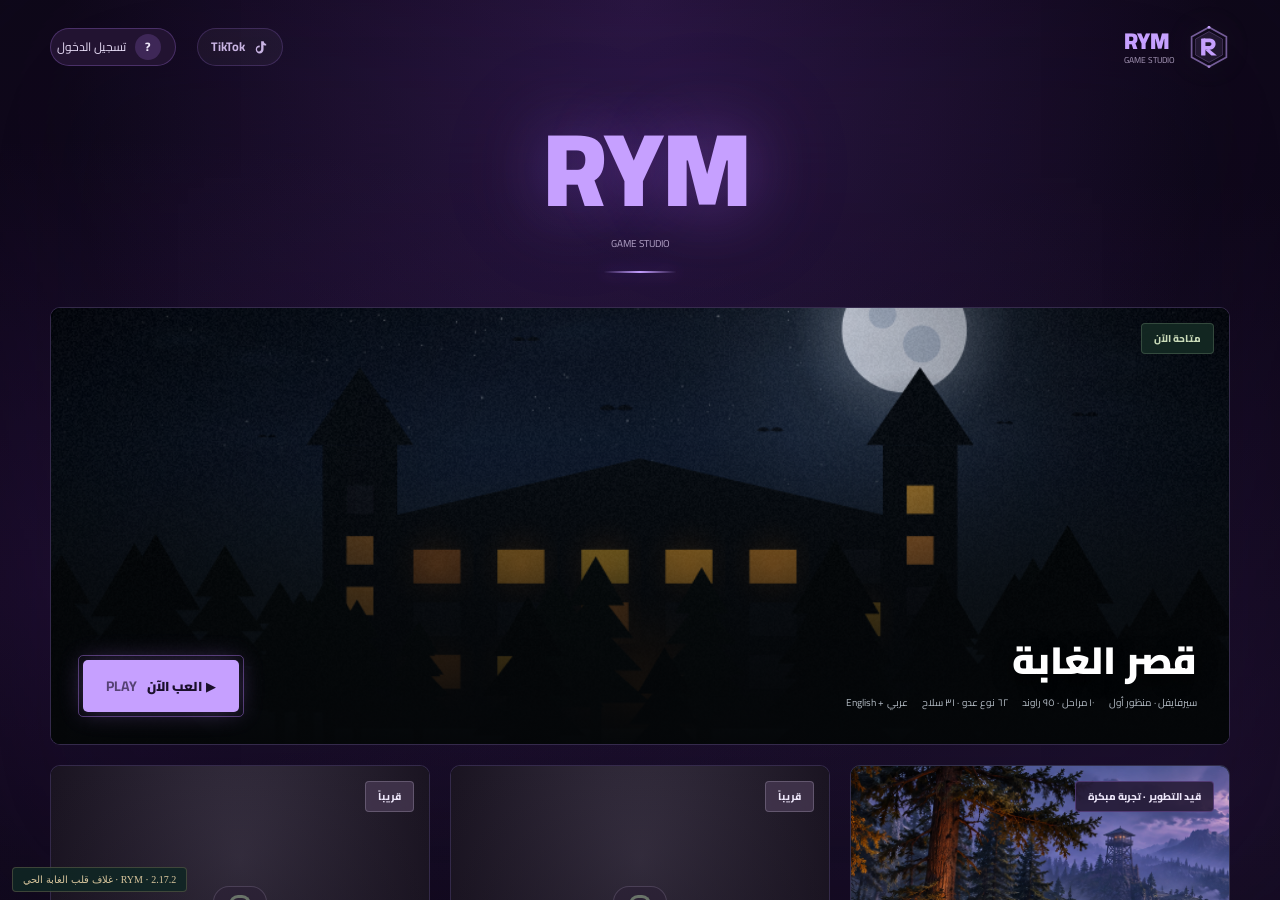
==== index.html @ 095da726 "2.17.2: bring the existing Heart cover to life Keep heart-card-v5.png and the current square card fr" ====
<!DOCTYPE html>
<html lang="ar" dir="rtl">
<head>
<meta charset="utf-8">
  <!-- يخلّي المتصفّح يتأكد من وجود نسخة أحدث بدل ما يعرض المخزّنة ١٠ دقائق -->
  <meta http-equiv="Cache-Control" content="no-cache, must-revalidate">
<meta name="viewport" content="width=device-width,initial-scale=1,viewport-fit=cover">
<title>RYM — استوديو ألعاب | اكتشف ألعابنا</title>
<meta name="description" content="قصر الغابة من RYM — لعبة رعب وسيرفايفل عربية بمنظور أول تلعبها مجاناً في المتصفح بدون تحميل. عوالم غامضة، أسلحة وتطويرات وصناديق سرّية.">
<meta name="keywords" content="العاب عربية, لعبة سيرفايفل, العاب رعب, لعبة متصفح, قصر الغابة, RYM, العاب اون لاين, لعبة زومبي عربية, العاب سعودية">
<meta name="author" content="RYM Game Studio">
<meta name="theme-color" content="#0b120f">
<link rel="canonical" href="https://srym1.github.io/">
<meta name="robots" content="index,follow,max-image-preview:large">

<meta property="og:type" content="website">
<meta property="og:site_name" content="RYM">
<meta property="og:locale" content="ar_SA">
<meta property="og:title" content="قصر الغابة — لعبة سيرفايفل عربية في متصفحك">
<meta property="og:description" content="انخطفت وصحيت داخل قصر مهجور وسط غابة. اقتل، اجمع فلوس، افتح الغرف، واهرب — إذا قدرت. مجاناً وبدون تحميل.">
<meta property="og:url" content="https://srym1.github.io/">
<meta property="og:image" content="https://srym1.github.io/og-image.png">
<meta property="og:image:width" content="1200">
<meta property="og:image:height" content="630">
<meta name="twitter:card" content="summary_large_image">
<meta name="twitter:title" content="قصر الغابة — RYM">
<meta name="twitter:description" content="لعبة سيرفايفل عربية بمنظور أول، تلعبها مجاناً في المتصفح.">
<meta name="twitter:image" content="https://srym1.github.io/og-image.png">

<link rel="icon" type="image/svg+xml" href="[data-uri]">
<script>
/* الأيقونات والمانيفست تُربط فقط لو الموقع منشور (مو ملف محلي) — يمنع أخطاء ٤٠٤ */
if (location.protocol.startsWith("http")) {
  const add = (rel, href, extra) => { const l = document.createElement("link"); l.rel = rel; l.href = href; if (extra) Object.assign(l, extra); document.head.appendChild(l); };
  add("apple-touch-icon", "icon-180.png");
  add("manifest", "manifest.webmanifest");
}
</script>

<script type="application/ld+json">
{
  "@context": "https://schema.org",
  "@type": "VideoGame",
  "name": "قصر الغابة",
  "alternateName": "Manor of the Woods",
  "url": "https://srym1.github.io/",
  "image": "https://srym1.github.io/og-image.png",
  "description": "لعبة سيرفايفل ورعب عربية بمنظور أول تُلعب في المتصفح مجاناً.",
  "inLanguage": "ar",
  "genre": ["Survival", "Horror", "First-person shooter"],
  "gamePlatform": "Web browser",
  "applicationCategory": "Game",
  "operatingSystem": "Any",
  "author": { "@type": "Organization", "name": "RYM Game Studio", "url": "https://srym1.github.io/" },
  "publisher": { "@type": "Organization", "name": "RYM Game Studio" },
  "offers": { "@type": "Offer", "price": "0", "priceCurrency": "SAR", "availability": "https://schema.org/InStock" }
}
</script>
<style>
@font-face{font-family:'Cairo';font-style:normal;font-weight:400 900;font-display:swap;
  src:url([data-uri]) format('woff2');
  unicode-range:U+0600-06FF,U+0750-077F,U+0870-088E,U+0890-0891,U+0897-08E1,U+08E3-08FF,U+200C-200E,U+2010-2011,U+204F,U+2E41,U+FB50-FDFF,U+FE70-FE74,U+FE76-FEFC;}
@font-face{font-family:'Cairo';font-style:normal;font-weight:400 900;font-display:swap;
  src:url([data-uri]) format('woff2');
  unicode-range:U+0000-00FF,U+0131,U+0152-0153,U+02BB-02BC,U+02C6,U+02DA,U+02DC,U+2000-206F,U+20AC,U+2122,U+2191,U+2193,U+2212,U+2215,U+FEFF,U+FFFD;}
:root{
  --gold:#c9a227; --gold-l:#ffd95e; --blood:#a3231f; --ink:#0a0b0d; --ice:#7fd8ff;
  --font:"Cairo","IBM Plex Sans Arabic","Segoe UI","Tajawal","Dubai","Noto Sans Arabic",system-ui,-apple-system,"Helvetica Neue",Arial,sans-serif;
  /* مقاسات موحّدة — ما ننزل تحت 12px عشان الحروف ما تزدحم */
  --fs-xs:12px; --fs-sm:13px; --fs-md:14px; --fs-lg:16px;
  --lh:1.9; --lh-tight:1.6;
}
*{box-sizing:border-box;margin:0;padding:0}
html,body{height:100%;background:#07080a;overflow:hidden;font-family:var(--font);color:#eee;
  -webkit-font-smoothing:antialiased;text-rendering:optimizeLegibility;line-height:var(--lh);
  font-feature-settings:"kern" 1,"liga" 1,"calt" 1}
/* العربية تحتاج ارتفاع سطر واضح — أي عنصر بلا line-height كان يتراكب */
p,li,span,div,small,b,i,h1,h2,h3,h4,h5,button,label{line-height:inherit}

.hide{display:none !important}
button{font-family:var(--font)}

/* ==================== الموقع ==================== */
/* --- الثيم الأساسي: أخضر عتيق داكن --- */
body{
  --bgA:#101c16; --bgB:#060c09;
  --acc:#a8c48d; --acc2:#c2a35a;
  --txt:#dde6dc; --dim:#7e8f80;
  --line:rgba(168,196,141,.18);
  --card:rgba(12,20,15,.72);
  --glow:rgba(120,170,110,.16);
}
/* --- ثيم قصر الغابة --- */
body.th-manor{
  --bgA:#241610; --bgB:#080403;
  --acc:#ffbe2e; --acc2:#c0392b;
  --txt:#f3e7cf; --dim:#a08f74;
  --line:rgba(255,190,46,.24);
  --card:rgba(22,13,8,.74);
  --glow:rgba(255,150,40,.20);
}
/* --- ثيم الخانات القادمة --- */
body.th-soon{
  --bgA:#e9edf1; --bgB:#aeb7c0;
  --acc:#4a555f; --acc2:#78838d;
  --txt:#1b2229; --dim:#5d6771;
  --line:rgba(40,50,60,.20);
  --card:rgba(255,255,255,.72);
  --glow:rgba(70,85,100,.14);
}
/* --- ثيم قلب الغابة --- */
body.th-heart{
  --bgA:#0c1c19; --bgB:#03090a;
  --acc:#57d6a8; --acc2:#7fa3c4;
  --txt:#dff0e9; --dim:#7a9690;
  --line:rgba(87,214,168,.22);
  --card:rgba(8,22,19,.74);
  --glow:rgba(60,200,150,.18);
}


#site{position:fixed;inset:0;overflow-y:auto;overflow-x:hidden;z-index:50}
#bg{position:fixed;inset:0;pointer-events:none;z-index:0}
.bg-layer{position:absolute;inset:0;opacity:0;transition:opacity .75s cubic-bezier(.3,.7,.3,1)}
.bg-layer.on{opacity:1}
.bg-layer[data-th="base"]{
  background:
    radial-gradient(ellipse 120% 80% at 50% -15%, #1d3327 0%, transparent 60%),
    radial-gradient(ellipse 90% 60% at 15% 105%, #16281d 0%, transparent 55%),
    linear-gradient(180deg,#101c16 0%,#0a120d 45%,#060c09 100%);
}
.bg-layer[data-th="manor"]{
  background:
    radial-gradient(ellipse 110% 70% at 50% -10%, #4a2410 0%, transparent 58%),
    radial-gradient(ellipse 80% 55% at 85% 100%, #3a1008 0%, transparent 55%),
    linear-gradient(180deg,#241610 0%,#140b07 45%,#070403 100%);
}
.bg-layer[data-th="soon"]{
  background:
    radial-gradient(ellipse 120% 80% at 50% -10%, #ffffff 0%, transparent 55%),
    radial-gradient(ellipse 90% 60% at 20% 105%, #c8d0d8 0%, transparent 55%),
    linear-gradient(180deg,#e9edf1 0%,#ccd3da 50%,#aeb7c0 100%);
}
.bg-layer[data-th="heart"]{
  background:
    radial-gradient(ellipse 115% 75% at 50% -12%, #12463a 0%, transparent 58%),
    radial-gradient(ellipse 85% 55% at 18% 105%, #0a3040 0%, transparent 55%),
    linear-gradient(180deg,#0c1c19 0%,#071310 45%,#03090a 100%);
}

/* هالة متحرّكة تتلوّن مع الثيم */
.bg-orb{position:absolute;inset:0;transition:background .75s ease}
.bg-orb::before,.bg-orb::after{
  content:"";position:absolute;border-radius:50%;filter:blur(70px);
  background:var(--glow);transition:background .75s ease}
.bg-orb::before{width:52vw;height:52vw;top:-14vw;right:-8vw;animation:drift1 22s ease-in-out infinite}
.bg-orb::after{width:44vw;height:44vw;bottom:-12vw;left:-6vw;animation:drift2 27s ease-in-out infinite}
@keyframes drift1{50%{transform:translate(-4vw,5vw) scale(1.12)}}
@keyframes drift2{50%{transform:translate(5vw,-4vw) scale(1.08)}}
.bg-grain{position:absolute;inset:0;opacity:.45;
  background:repeating-linear-gradient(0deg,rgba(255,255,255,.014) 0 1px,transparent 1px 3px)}
.bg-vig{position:absolute;inset:0;box-shadow:inset 0 0 22vw 6vw rgba(0,0,0,.45);transition:box-shadow .75s ease}
body.th-soon .bg-vig{box-shadow:inset 0 0 22vw 6vw rgba(90,105,120,.28)}

.snav{position:relative;z-index:2;display:flex;align-items:center;justify-content:space-between;
  padding:20px 30px;max-width:1240px;margin:0 auto}
.slogo{display:flex;align-items:center;gap:13px;cursor:default}
.slogo svg{width:42px;height:42px;display:block;color:var(--acc);
  filter:drop-shadow(0 0 16px var(--glow));transition:color .55s ease,filter .55s ease,transform .5s cubic-bezier(.2,.8,.3,1)}
.slogo:hover svg{transform:rotate(-6deg) scale(1.06)}
.slogo .wm{display:flex;flex-direction:column;line-height:1}
.slogo .wm b{font-size:23px;font-weight:900;letter-spacing:5px;direction:ltr;
  color:var(--txt);transition:color .55s ease}
.slogo .wm i{font-style:normal;font-size:8.5px;letter-spacing:3.4px;direction:ltr;
  color:var(--dim);margin-top:4px;transition:color .55s ease}
.snav .ver{font-size:11px;color:var(--dim);letter-spacing:1.5px;direction:ltr;
  border:1px solid var(--line);border-radius:20px;padding:6px 14px;transition:.55s ease}

.shero{position:relative;z-index:2;max-width:1240px;margin:0 auto;padding:6px 30px 60px}
.stitle{text-align:center;margin:14px 0 30px}
.stitle h1{font-size:clamp(46px,9vw,104px);font-weight:900;letter-spacing:14px;line-height:1;direction:ltr;
  color:var(--acc);text-shadow:0 0 80px var(--glow),0 8px 26px rgba(0,0,0,.6);transition:color .55s ease;
  padding-inline-start:14px}
body.th-soon .stitle h1{text-shadow:0 0 60px rgba(120,140,160,.4),0 4px 14px rgba(0,0,0,.15)}
.stitle .en{font-size:11.5px;letter-spacing:8px;color:var(--dim);margin-top:14px;direction:ltr;transition:color .55s}
.stitle .rule{width:74px;height:2px;margin:18px auto 0;border-radius:2px;
  background:linear-gradient(90deg,transparent,var(--acc),transparent);transition:background .55s ease}

/* ---------- شبكة الألعاب ---------- */
.grid{display:grid;grid-template-columns:repeat(3,1fr);gap:16px}
.gcard{position:relative;border-radius:20px;overflow:hidden;cursor:pointer;
  background:var(--card);border:1px solid var(--line);
  box-shadow:0 22px 60px rgba(0,0,0,.55);
  transition:transform .4s cubic-bezier(.2,.8,.3,1),box-shadow .4s,border-color .5s,
             opacity .45s ease,filter .45s ease}
.gcard.main{grid-column:1 / -1}
.gcard.main .art{aspect-ratio:16/6.4}
.gcard .art{position:relative;width:100%;aspect-ratio:16/10;overflow:hidden;background:#05070a}
.gcard .art canvas{display:block;width:100%;height:100%;object-fit:cover;
  transform:scale(1.02);transition:transform .7s cubic-bezier(.2,.8,.3,1),filter .5s}
.gcard:hover .art canvas{transform:scale(1.07)}
.gcard .shade{position:absolute;inset:0;
  background:linear-gradient(180deg,rgba(4,6,8,0) 30%,rgba(4,6,8,.6) 66%,rgba(4,6,8,.97) 100%)}
.gcard .body{position:absolute;left:0;right:0;bottom:0;padding:20px 24px;
  display:flex;align-items:flex-end;justify-content:space-between;gap:16px;flex-wrap:wrap}
.gcard h2{font-size:clamp(19px,2.7vw,30px);font-weight:900;color:#fff;line-height:1.3;
  text-shadow:0 4px 20px #000}
.gcard .meta{font-size:12px;color:#b3bbc4;margin-top:8px;display:flex;gap:7px;flex-wrap:wrap}
.gcard .meta span{border:1px solid rgba(255,255,255,.14);border-radius:20px;padding:3px 11px;background:rgba(0,0,0,.4)}
.playbtn{pointer-events:auto;cursor:pointer;display:flex;align-items:center;gap:10px;white-space:nowrap;
  font-size:17px;font-weight:900;color:#151208;border:none;border-radius:12px;padding:13px 30px;
  background:linear-gradient(180deg,var(--acc),var(--acc2));
  box-shadow:0 10px 30px var(--glow);transition:background .55s ease,box-shadow .4s,transform .4s}
.playbtn b{font-size:14px;direction:ltr;opacity:.65}
.gcard:hover .playbtn{transform:scale(1.05);box-shadow:0 16px 44px var(--glow)}
.playbtn:hover{filter:brightness(1.1)}
.infohint{position:absolute;top:15px;inset-inline-end:15px;font-size:12px;font-weight:700;
  color:#e6ebf0;background:rgba(8,10,14,.6);border:1px solid rgba(255,255,255,.16);
  border-radius:20px;padding:5px 13px;opacity:0;transform:translateY(-6px);
  transition:opacity .35s,transform .35s;backdrop-filter:blur(4px)}
.gcard:hover .infohint{opacity:1;transform:translateY(0)}
.gcard .badge{position:absolute;top:15px;inset-inline-start:15px;font-size:12px;font-weight:800;
  letter-spacing:1px;border-radius:7px;padding:5px 12px;box-shadow:0 4px 18px rgba(0,0,0,.5);
  background:rgba(163,35,31,.92);color:#fff}

/* حالة التأشير: بقية البطاقات تخفت */
.grid.hovering .gcard:not(:hover){opacity:.42;filter:saturate(.35) blur(.6px);transform:scale(.985)}
.gcard:hover{transform:translateY(-8px);box-shadow:0 34px 84px rgba(0,0,0,.7),0 0 70px var(--glow)}

/* ---------- بطاقات «قريباً» ---------- */
.gcard.soon{cursor:not-allowed}
.gcard.soon .art{background:linear-gradient(160deg,#dfe4e9 0%,#b6bec6 55%,#98a2ab 100%)}
.gcard.soon .shade{background:linear-gradient(180deg,rgba(240,243,246,0) 40%,rgba(120,132,144,.35) 100%)}
.soon-art{position:absolute;inset:0;display:flex;flex-direction:column;align-items:center;justify-content:center;gap:13px;padding-bottom:54px}
.soon-art .lock{width:54px;height:54px;border-radius:16px;background:rgba(255,255,255,.62);
  border:1.5px solid rgba(60,72,84,.28);display:flex;align-items:center;justify-content:center;
  box-shadow:0 10px 26px rgba(80,95,110,.22);transition:transform .5s}
.gcard.soon:hover .lock{transform:translateY(-4px) rotate(-4deg)}
.soon-art .lock::before{content:"";width:17px;height:14px;border-radius:3px;background:#5b6771;position:relative;top:4px}
.soon-art .lock::after{content:"";position:absolute;width:16px;height:16px;border:3px solid #5b6771;
  border-bottom:none;border-radius:9px 9px 0 0;margin-bottom:17px}
.soon-art .txt{font-size:13px;font-weight:800;letter-spacing:3px;color:#5b6771;direction:ltr}
.soon-art .stripe{position:absolute;inset:0;opacity:.35;
  background:repeating-linear-gradient(-45deg,rgba(255,255,255,.5) 0 12px,transparent 12px 26px)}
.gcard.soon h2{color:#232b33;text-shadow:none}
.gcard.soon .meta{color:#5f6a74}
.gcard.soon .meta span{border-color:rgba(50,62,74,.22);background:rgba(255,255,255,.5)}
.gcard.soon .badge{background:rgba(90,102,114,.92)}

/* ==================== بطاقة قلب الغابة — قيد التطوير ==================== */
.gcard.dev{cursor:default}
.gcard.dev .art{background:linear-gradient(180deg,#0a2320 0%,#0d3a34 42%,#123f39 58%,#04100e 100%)}
.gcard.dev .shade{background:linear-gradient(180deg,rgba(3,9,10,0) 30%,rgba(3,9,10,.55) 55%,rgba(3,9,10,.93) 100%)}
.gcard.dev h2{color:#eafaf3;text-shadow:0 2px 20px rgba(0,0,0,.9)}
.gcard.dev .meta{color:#a6cabb}
.gcard.dev .meta span{border-color:rgba(87,214,168,.3);background:rgba(4,16,13,.65)}
.gcard.dev .badge{background:linear-gradient(90deg,#176b52,#57d6a8);color:#04150f;
  box-shadow:0 6px 22px rgba(60,200,150,.35)}
.gcard.dev .soonbtn{color:#7fe6c0;border-color:rgba(87,214,168,.42);
  background:rgba(6,26,21,.72);letter-spacing:.4px}
.gcard.dev:hover{box-shadow:0 34px 84px rgba(0,0,0,.7),0 0 80px rgba(60,200,150,.28)}

.heart-art{position:absolute;inset:0;overflow:hidden}

/* ضوء ينفذ من بين الأشجار */
.heart-art .ha-glow{position:absolute;left:34%;top:2%;width:86%;height:62%;transform:translateX(-50%);
  background:radial-gradient(ellipse 60% 52% at 50% 62%, rgba(160,240,210,.34) 0%, rgba(120,200,190,.14) 42%, transparent 72%);
  animation:haBreath 8s ease-in-out infinite}
.heart-art .ha-shaft{position:absolute;left:24%;top:-30%;width:17%;height:104%;
  background:linear-gradient(180deg, rgba(200,250,228,.22), transparent 74%);
  transform:skewX(-12deg);filter:blur(10px);animation:haBreath 11s ease-in-out infinite reverse}

/* الرقيم الأزرق — رمز اللغز */
.heart-art .ha-rune{position:absolute;left:27%;top:27%;width:17%;aspect-ratio:1;transform:translate(-50%,-50%);
  min-width:46px}
.heart-art .ha-rune svg{width:100%;height:100%;overflow:visible;
  filter:drop-shadow(0 0 10px rgba(127,180,215,.9))}
.heart-art .ha-rune circle,.heart-art .ha-rune path{fill:none;stroke:#9fd0ea;stroke-linecap:round}
.heart-art .ha-rune .r1{stroke-width:2.4;stroke-dasharray:16 12;transform-origin:50% 50%;
  animation:haSpin 26s linear infinite}
.heart-art .ha-rune .r2{stroke-width:1.6;stroke-dasharray:5 10;opacity:.8;transform-origin:50% 50%;
  animation:haSpin 17s linear infinite reverse}
.heart-art .ha-rune .r3{stroke-width:2.6;stroke:#7ff0c4;stroke-linejoin:round;opacity:.95}
.heart-art .ha-rune .r4{stroke:none;fill:#7ff0c4;transform-origin:50% 50%;
  animation:haPulse 3.6s ease-in-out infinite}

/* غبار متطاير — متفرّق لا نسيج */
.heart-art .ha-motes{position:absolute;inset:-20% 0;opacity:.9;pointer-events:none;
  background-image:
    radial-gradient(circle 1.6px, rgba(215,255,238,.95), transparent 100%),
    radial-gradient(circle 1.1px, rgba(165,225,250,.85), transparent 100%),
    radial-gradient(circle 1.9px, rgba(190,250,225,.7), transparent 100%);
  background-size:170px 210px, 115px 155px, 230px 265px;
  background-position:22px 10px, 78px 60px, 140px 120px;
  animation:haRise 26s linear infinite}

/* ضباب بين طبقات الشجر */
.heart-art .ha-fog{position:absolute;left:-45%;width:190%;pointer-events:none}
.heart-art .f1{bottom:22%;height:30%;
  background:radial-gradient(ellipse 32% 100% at 28% 50%, rgba(175,235,215,.30), transparent 72%),
             radial-gradient(ellipse 28% 90% at 70% 55%, rgba(150,200,225,.24), transparent 72%);
  animation:haFog 40s linear infinite}
.heart-art .f2{bottom:4%;height:24%;
  background:radial-gradient(ellipse 40% 100% at 58% 50%, rgba(205,250,235,.30), transparent 74%);
  animation:haFog 28s linear infinite reverse}

/* صفوف الشجر — من الخلف للأمام */
.heart-art .ha-tree{position:absolute;bottom:0;display:block;width:128%;left:-14%}
.heart-art .ha-tree path{stroke:none}
.heart-art .t3{height:46%;animation:haDrift 66s ease-in-out infinite}
.heart-art .t2{height:60%;animation:haDrift 47s ease-in-out infinite reverse}
.heart-art .t1{height:74%;animation:haDrift 35s ease-in-out infinite}
.heart-art .t3 path{fill:#123a33;opacity:.85}
.heart-art .t2 path{fill:#0a2622}
.heart-art .t1 path{fill:#03100e}

@keyframes haDrift{0%,100%{transform:translateX(0)}50%{transform:translateX(-3%)}}
@keyframes haFog{0%{transform:translateX(-13%)}100%{transform:translateX(13%)}}
@keyframes haSpin{to{transform:rotate(360deg)}}
@keyframes haPulse{0%,100%{transform:scale(1);opacity:.9}50%{transform:scale(1.9);opacity:.3}}
@keyframes haBreath{0%,100%{opacity:.5}50%{opacity:1}}
@keyframes haRise{0%{background-position:22px 210px, 78px 155px, 140px 265px}
  100%{background-position:22px 0px, 78px 0px, 140px 0px}}
@media (prefers-reduced-motion: reduce){
  .heart-art *{animation:none !important}
}

.soonbtn{pointer-events:none;font-size:14px;font-weight:800;color:#4a555f;white-space:nowrap;
  border:1.5px solid rgba(70,85,100,.32);border-radius:11px;padding:11px 22px;background:rgba(255,255,255,.55)}

/* ---------- بطاقات المزايا ---------- */
.feats{display:grid;grid-template-columns:repeat(auto-fit,minmax(210px,1fr));gap:14px;margin-top:34px}
.feat{background:var(--card);border:1px solid var(--line);border-radius:15px;padding:18px 20px;
  transition:background .55s ease,border-color .55s ease}
.feat h3{font-size:15px;color:var(--acc);margin-bottom:7px;transition:color .55s}
.feat p{font-size:13px;color:var(--dim);line-height:1.85;transition:color .55s}
.slog{margin-top:26px;background:var(--card);border:1px solid var(--line);border-radius:15px;
  padding:18px 22px;transition:background .55s ease,border-color .55s ease}
.slog h3{font-size:14px;color:var(--txt);margin-bottom:10px;transition:color .55s}
.slog ul{list-style:none;font-size:12.5px;color:var(--dim);line-height:2;transition:color .55s}
.slog li::before{content:"◈ ";color:var(--acc);transition:color .55s}
.sfoot{text-align:center;font-size:12px;color:var(--dim);padding:26px 0 34px;letter-spacing:.5px;transition:color .55s}

@media (max-width:820px){
  .grid{grid-template-columns:1fr 1fr}
  .gcard.main .art{aspect-ratio:16/9}
}
@media (max-width:560px){
  .grid{grid-template-columns:1fr}
  .shero{padding:6px 16px 40px}
}

/* ---------- صفحة تفاصيل اللعبة ---------- */
#gameinfo{position:fixed;inset:0;z-index:60;overflow-y:auto;display:none}
#gameinfo.on{display:block;animation:infoIn .45s cubic-bezier(.2,.8,.3,1)}
@keyframes infoIn{from{opacity:0;transform:translateY(18px)}to{opacity:1;transform:none}}
.gi-wrap{position:relative;z-index:2;max-width:1080px;margin:0 auto;padding:20px 30px 70px}
.gi-top{display:flex;align-items:center;justify-content:space-between;gap:14px;padding:6px 0 18px}
.gi-back{cursor:pointer;font-size:14px;font-weight:800;color:var(--txt);background:transparent;
  border:1px solid var(--line);border-radius:11px;padding:10px 20px;transition:.25s}
.gi-back:hover{background:rgba(255,255,255,.06)}
body.th-soon .gi-back:hover{background:rgba(0,0,0,.05)}
.gi-hero{position:relative;border-radius:20px;overflow:hidden;border:1px solid var(--line);
  box-shadow:0 26px 70px rgba(0,0,0,.6)}
.gi-hero canvas{display:block;width:100%;aspect-ratio:16/6;object-fit:cover}
.gi-hero .fade{position:absolute;inset:0;
  background:linear-gradient(180deg,rgba(4,6,8,0) 40%,rgba(4,6,8,.55) 70%,rgba(4,6,8,.95) 100%)}
.gi-hero .cap{position:absolute;left:0;right:0;bottom:0;padding:22px 26px}
.gi-hero h2{font-size:clamp(24px,4vw,40px);font-weight:900;color:#fff;text-shadow:0 4px 22px #000}
.gi-hero .en{font-size:11px;letter-spacing:6px;color:#aab3bc;margin-top:7px;direction:ltr}
.gi-lead{font-size:15.5px;line-height:2;color:var(--txt);margin:24px auto 0;max-width:820px;
  text-align:center;transition:color .55s}
.gi-h{font-size:19px;font-weight:900;color:var(--acc);margin:34px 0 14px;transition:color .55s;
  display:flex;align-items:center;gap:11px}
.gi-h::after{content:"";flex:1;height:1px;background:var(--line);transition:background .55s}
.gi-stages{display:grid;grid-template-columns:repeat(auto-fit,minmax(260px,1fr));gap:14px}
.gi-stage{background:var(--card);border:1px solid var(--line);border-radius:16px;padding:20px 22px;
  position:relative;overflow:hidden;transition:background .55s,border-color .55s,transform .3s}
.gi-stage:hover{transform:translateY(-4px)}
.gi-stage{padding-bottom:60px}
.gi-stage .num{position:absolute;left:18px;right:auto;bottom:6px;top:auto;
  font-size:52px;font-weight:900;line-height:1;
  color:var(--acc);opacity:.10;direction:ltr;transition:color .55s;pointer-events:none;z-index:0}
.gi-more{position:relative;z-index:1}
.gi-stage h4{font-size:18px;color:var(--txt);margin-bottom:5px;transition:color .55s}
.gi-stage .sub{font-size:12px;letter-spacing:2px;color:var(--dim);margin-bottom:11px;transition:color .55s}
.gi-stage p{font-size:13px;line-height:1.95;color:var(--dim);transition:color .55s}
.gi-stage ul{list-style:none;margin-top:11px;font-size:12.5px;color:var(--dim);line-height:2;transition:color .55s}
.gi-stage li::before{content:"◂ ";color:var(--acc);transition:color .55s}
.autheye{background:none;border:none;color:#8ba095;font-family:inherit;font-size:12px;
  cursor:pointer;padding:5px 2px;line-height:1.8;text-align:start;display:block}
.autheye:hover{color:#e6d9a8}
.gi-note{font-size:13.5px;color:#9fb0a6;line-height:2.1;background:rgba(255,255,255,.03);
  border:1px solid var(--line);border-inline-start-width:3px;border-radius:10px;padding:13px 16px;margin:0 0 16px}
.gi-note b{color:var(--g)}
.gi-feat{background:var(--card);border:1px solid var(--line);border-radius:15px;padding:18px 20px;
  transition:background .55s,border-color .55s}
.gi-feat h3{font-size:15px;color:var(--acc);margin-bottom:7px;transition:color .55s}
.gi-feat p{font-size:13px;color:var(--dim);line-height:1.9;transition:color .55s}
.gi-keys{display:flex;flex-wrap:wrap;gap:9px}
.gi-key{background:var(--card);border:1px solid var(--line);border-radius:10px;padding:9px 15px;
  font-size:12.5px;color:var(--dim);transition:.55s}
.gi-key b{color:var(--txt);background:rgba(255,255,255,.09);border-radius:5px;padding:2px 8px;
  margin-inline-end:8px;font-family:monospace;direction:ltr;transition:.55s}
body.th-soon .gi-key b{background:rgba(0,0,0,.07)}
.gi-cta{display:flex;justify-content:center;margin-top:38px}
.gi-play{cursor:pointer;font-size:19px;font-weight:900;color:#151208;border:none;border-radius:14px;
  padding:16px 54px;background:linear-gradient(180deg,var(--acc),var(--acc2));
  box-shadow:0 14px 40px var(--glow);transition:.3s}
.gi-play:hover{transform:translateY(-3px);box-shadow:0 20px 54px var(--glow)}

/* ==================== اللعبة ==================== */
#wrap{position:fixed;inset:0;background:#000;z-index:10}
#stage{position:absolute;inset:0;line-height:0;overflow:hidden}
canvas#game{display:block;width:100%;height:100%;cursor:crosshair;background:#000;image-rendering:pixelated}

/* ---------- HUD ---------- */
#hud{position:absolute;inset:0;pointer-events:none;font-family:var(--font);line-height:1.4}
.panel{position:absolute;background:linear-gradient(180deg,rgba(12,14,18,.82),rgba(8,9,12,.72));
  border:1px solid rgba(201,162,39,.35);border-radius:10px;padding:8px 12px;backdrop-filter:blur(3px);
  box-shadow:0 4px 18px rgba(0,0,0,.5)}
#p-health{bottom:18px;right:18px;width:250px}
#hp-bar{width:100%;height:14px;background:#1b1d22;border-radius:7px;overflow:hidden;border:1px solid rgba(255,255,255,.10)}
#hp-fill{height:100%;width:100%;background:linear-gradient(90deg,#2fbf5f,#7ee08a);transition:width .12s linear}
#hp-text{font-size:13px;color:#cfd4da;margin-top:5px;letter-spacing:.5px}
#p-health .lbl{font-size:12px;color:#8a9099;margin-bottom:5px}
#p-ammo{bottom:18px;left:18px;text-align:left;min-width:200px}
#ammo{font-size:40px;font-weight:900;color:#fff;line-height:1}
#ammo-res{font-size:18px;color:#8a9099;margin-inline-start:6px}
#wname{font-size:14px;font-weight:700;margin-top:2px}
#reload{margin-top:6px;width:100%;height:5px;background:#1b1d22;border-radius:3px;overflow:hidden}
#reload-bar{height:100%;width:0;background:var(--gold-l)}
#p-top{top:16px;right:18px;display:flex;gap:18px;align-items:center}
.stat{text-align:center;min-width:60px}
.stat .v{font-size:20px;font-weight:900;color:#fff;line-height:1.1}
.stat .k{font-size:11.5px;color:#8a9099;letter-spacing:.5px}
#money{color:var(--gold-l) !important}
#keys{color:#ffd54a !important}
#p-room{top:16px;left:50%;transform:translateX(-50%);font-size:13px;color:#b9c0c8;letter-spacing:1px;
  background:rgba(8,9,12,.6);border:1px solid rgba(255,255,255,.08);border-radius:20px;padding:5px 18px}
/* ---------- لافتة اسم المكان ---------- */
#roomcard{position:absolute;top:7.5%;left:50%;transform:translateX(-50%);text-align:center;
  pointer-events:none;opacity:0;max-width:min(680px,86%);z-index:6}
#roomcard.show{animation:rcIn .62s cubic-bezier(.16,.9,.3,1) forwards}
#roomcard.out{animation:rcOut .55s ease forwards}
#roomcard .rc-orn{display:flex;align-items:center;justify-content:center;gap:10px;margin-bottom:7px}
#roomcard .rc-orn i{display:block;height:1px;width:64px;background:linear-gradient(90deg,transparent,#c9a227)}
#roomcard .rc-orn i:last-child{background:linear-gradient(270deg,transparent,#c9a227)}
#roomcard .rc-orn b{color:#c9a227;font-size:12px;line-height:1}
#roomcard .rc-name{font-size:clamp(24px,3.2vw,40px);font-weight:900;color:#f2e6c8;line-height:1.7;
  text-shadow:0 3px 22px rgba(0,0,0,.95),0 0 34px rgba(201,162,39,.35);letter-spacing:0}
#roomcard .rc-line{height:2px;width:0;margin:5px auto 8px;border-radius:2px;
  background:linear-gradient(90deg,transparent,#c9a227,transparent);animation:rcLine .8s .18s ease forwards}
#roomcard .rc-desc{font-size:clamp(13px,1.35vw,17px);color:#cbbfa6;line-height:2;
  text-shadow:0 2px 12px rgba(0,0,0,.9)}
#roomcard .rc-glow{position:absolute;inset:-24px -40px;border-radius:26px;z-index:-1;
  background:radial-gradient(ellipse at center,rgba(10,12,10,.62),transparent 72%)}
@keyframes rcIn{
  0%{opacity:0;transform:translateX(-50%) translateY(-22px) scale(.96);filter:blur(6px)}
  60%{opacity:1;filter:blur(0)}
  100%{opacity:1;transform:translateX(-50%) translateY(0) scale(1);filter:blur(0)}}
@keyframes rcOut{
  0%{opacity:1;transform:translateX(-50%) translateY(0)}
  100%{opacity:0;transform:translateX(-50%) translateY(-14px);filter:blur(4px)}}
@keyframes rcLine{from{width:0}to{width:min(340px,60%)}}

#wslots{position:absolute;bottom:96px;left:18px;display:flex;flex-direction:column;gap:5px}
.slot{display:flex;align-items:center;gap:8px;background:rgba(10,12,15,.72);border:1px solid #444;
  border-inline-start-width:3px;border-radius:6px;padding:4px 10px;font-size:12px;opacity:.55;transition:.15s}
.slot.on{opacity:1;background:rgba(20,24,30,.92);transform:translateX(-6px)}
.slot .n{color:#7a8089;font-size:11.5px}
#timers{position:absolute;top:96px;left:50%;transform:translateX(-50%);display:flex;gap:8px}
.tmr{font-size:13px;font-weight:800;border:1.5px solid;border-radius:20px;padding:3px 14px;
  background:rgba(8,9,12,.82);text-shadow:0 0 12px currentColor}
#perks{position:absolute;top:96px;right:18px;display:flex;flex-direction:column;gap:4px;align-items:flex-end}
.perk{font-size:12px;border:1px solid;border-radius:20px;padding:2px 10px;background:rgba(8,9,12,.7)}
#minimap-wrap{position:absolute;top:16px;left:18px;border:1px solid rgba(201,162,39,.35);border-radius:8px;
  overflow:hidden;background:rgba(6,7,9,.75);padding:4px;transition:transform .18s;transform-origin:top left}
#minimap-wrap.big{transform:scale(1.9)}
#minimap{display:block;image-rendering:pixelated;opacity:.92}
#mm-hint{font-size:11px;color:#6f757d;text-align:center;padding-top:2px}
#prompt{position:absolute;top:57%;left:50%;transform:translateX(-50%);font-size:16px;font-weight:700;
  background:rgba(6,7,9,.82);border:1px solid rgba(255,255,255,.14);border-radius:8px;padding:8px 20px;
  text-shadow:0 2px 6px #000;white-space:nowrap}
#prompt b{display:inline-block;background:#e8e8e8;color:#111;border-radius:4px;padding:0 7px;margin-inline-end:8px;font-size:14px}
#toast{position:absolute;bottom:150px;left:50%;transform:translateX(-50%);font-size:15px;font-weight:700;
  background:rgba(6,7,9,.85);border:1px solid rgba(201,162,39,.4);border-radius:8px;padding:7px 20px;color:var(--gold-l)}
#banner{position:absolute;top:26%;left:50%;transform:translateX(-50%);text-align:center;pointer-events:none}
#banner-title{font-size:48px;font-weight:900;color:var(--blood);letter-spacing:2px;
  text-shadow:0 0 26px rgba(163,35,31,.6),0 4px 10px #000}
#banner-sub{font-size:17px;color:#d8dde3;margin-top:4px;text-shadow:0 2px 8px #000}
#reward{position:absolute;top:34%;left:50%;transform:translateX(-50%);text-align:center;
  background:linear-gradient(180deg,rgba(14,16,20,.95),rgba(8,9,12,.92));border:2px solid #888;
  border-radius:14px;padding:16px 40px;min-width:280px}
#reward-rar{font-size:12px;letter-spacing:3px;font-weight:700}
#reward-title{font-size:28px;font-weight:900;margin:4px 0}
#reward-sub{font-size:13px;color:#aeb4bb}

/* ---------- الشاشات ---------- */
.screen{position:absolute;inset:0;display:flex;flex-direction:column;align-items:center;justify-content:center;
  background:radial-gradient(circle at 50% 45%,rgba(20,10,8,.88),rgba(0,0,0,.97));z-index:20;text-align:center;padding:24px;
  overflow-y:auto}
.screen h1{font-size:clamp(30px,5vw,58px);font-weight:900;color:var(--gold);letter-spacing:2px;line-height:1.4;margin-bottom:10px;
  text-shadow:0 0 40px rgba(201,162,39,.35),0 6px 16px #000}
.screen h2{font-size:clamp(26px,5vw,50px);font-weight:900;letter-spacing:2px;line-height:1.3}
.screen .en{font-size:13px;letter-spacing:6px;color:#7a8089;margin-top:8px;direction:ltr}
.screen p{color:#c6ccd3;max-width:640px;margin-top:14px;font-size:15px;line-height:1.9}
.btn{margin-top:16px;pointer-events:auto;cursor:pointer;font-size:18px;font-weight:800;
  color:#12140f;background:linear-gradient(180deg,var(--gold-l),var(--gold));border:none;border-radius:10px;
  padding:13px 44px;letter-spacing:1px;box-shadow:0 6px 22px rgba(201,162,39,.3);transition:.15s}
.btn:hover{transform:translateY(-2px);box-shadow:0 10px 28px rgba(201,162,39,.45)}
.btn.ghost{background:transparent;color:#c6ccd3;border:1px solid rgba(255,255,255,.18);box-shadow:none;font-size:15px;padding:11px 30px}
.btn.ghost:hover{background:rgba(255,255,255,.06);box-shadow:none}
.keys{display:flex;flex-wrap:wrap;gap:10px;justify-content:center;margin-top:22px;max-width:720px}
.kb{background:rgba(255,255,255,.05);border:1px solid rgba(255,255,255,.12);border-radius:8px;padding:7px 13px;font-size:12.5px;color:#c6ccd3}
.kb b{color:#fff;background:#2a2d33;border-radius:4px;padding:1px 7px;margin-inline-end:6px;font-family:monospace}
.tips{margin-top:18px;font-size:13px;color:#8a9099;max-width:640px;line-height:2}
.tips span{color:var(--gold-l)}
#screen-dead h2{color:var(--blood);text-shadow:0 0 40px rgba(163,35,31,.5)}
#screen-win h2{color:#5fd35f;text-shadow:0 0 40px rgba(95,211,95,.45)}
#screen-stage{background:radial-gradient(circle at 50% 45%,rgba(8,16,20,.9),rgba(0,0,0,.97))}
#screen-stage h1{color:var(--ice);text-shadow:0 0 40px rgba(127,216,255,.3),0 6px 16px #000}
#pause{background:rgba(0,0,0,.72);z-index:25}
.stats{margin-top:12px;font-size:16px;color:#d8dde3;line-height:2}
.stats b{color:var(--gold-l)}
.credit{margin-top:16px;font-size:12px;color:#4d5359;letter-spacing:1px}

/* ---------- القائمة الرئيسية ---------- */
#menu{z-index:30;background:linear-gradient(180deg,rgba(6,8,11,.94),rgba(4,5,7,.98))}
#menu .mtitle{font-size:clamp(26px,4.6vw,48px);font-weight:900;color:var(--gold);letter-spacing:2px;
  text-shadow:0 0 50px rgba(201,162,39,.3)}
.mbtns{display:flex;flex-direction:column;gap:9px;margin-top:24px;width:min(320px,86%)}
.mbtn{cursor:pointer;font-size:16px;font-weight:800;color:#e8ecf1;background:rgba(20,24,30,.85);
  border:1px solid rgba(255,255,255,.10);border-inline-end:3px solid rgba(201,162,39,.5);
  border-radius:10px;padding:13px 20px;transition:.14s;text-align:right}
.mbtn:hover{background:rgba(32,38,48,.95);border-inline-end-color:var(--gold-l);transform:translateX(-5px)}
.mbtn.primary{background:linear-gradient(180deg,var(--gold-l),var(--gold));color:#12140f;border-color:transparent}
.mbtn.primary:hover{filter:brightness(1.08)}
.mbtn:disabled{opacity:.38;cursor:not-allowed;transform:none}
.mbtn small{display:block;font-size:12px;font-weight:600;color:#8b939d;margin-top:3px}
.mbtn.primary small{color:#4a4326}

/* ---------- لوحات الإعدادات والحفظ ---------- */
.pane{z-index:32;background:rgba(4,6,9,.97);justify-content:flex-start;padding-top:34px}
.pane h2{font-size:26px;color:var(--gold-l);letter-spacing:1px;margin-bottom:4px}
.pane .sub{font-size:12px;color:#7b838d;margin-bottom:18px}
.plist{width:min(560px,94%);display:flex;flex-direction:column;gap:9px}
.prow{display:flex;align-items:center;justify-content:space-between;gap:14px;
  background:rgba(16,19,24,.9);border:1px solid rgba(255,255,255,.08);border-radius:10px;padding:11px 16px}
.prow .lab{font-size:14px;color:#d6dce3}
.prow .lab small{display:block;font-size:12px;color:#79818b;margin-top:2px}
.prow input[type=range]{width:190px;accent-color:var(--gold)}
.prow .val{font-size:13px;color:var(--gold-l);min-width:52px;text-align:center;font-weight:800}
.seg{display:flex;gap:5px}
.seg button{cursor:pointer;font-size:12.5px;color:#c6ccd3;background:rgba(255,255,255,.05);
  border:1px solid rgba(255,255,255,.12);border-radius:7px;padding:7px 14px;transition:.14s}
.seg button.on{background:var(--gold);color:#12140f;border-color:transparent;font-weight:800}
.keybtn{cursor:pointer;min-width:112px;font-family:monospace;font-size:13px;font-weight:700;color:#fff;
  background:#22262e;border:1px solid rgba(255,255,255,.16);border-radius:7px;padding:8px 12px;transition:.14s;direction:ltr}
.keybtn:hover{background:#2f353f;border-color:var(--gold)}
.keybtn.listen{background:var(--blood);border-color:#ff6b5b;color:#fff;animation:pulseK .8s infinite}
@keyframes pulseK{50%{opacity:.55}}
.saverow{display:flex;align-items:center;justify-content:space-between;gap:12px;
  background:rgba(16,19,24,.9);border:1px solid rgba(255,255,255,.08);border-radius:10px;padding:13px 16px}
.saverow .info{text-align:right}
.saverow .info b{font-size:14px;color:#e6ebf0}
.saverow .info small{display:block;font-size:12px;color:#79818b;margin-top:3px}
.saverow .acts{display:flex;gap:6px}
.sbtn{cursor:pointer;font-size:12.5px;font-weight:700;border-radius:7px;padding:8px 14px;border:1px solid transparent;transition:.14s}
.sbtn.save{background:#2b6b3f;color:#dff5e4}
.sbtn.load{background:#2b4d6b;color:#dce9f5}
.sbtn.del{background:#5e2626;color:#f5dcdc}
.sbtn:hover{filter:brightness(1.22)}
.sbtn:disabled{opacity:.35;cursor:not-allowed}
.codebox{width:100%;height:74px;background:#0d1014;border:1px solid rgba(255,255,255,.12);border-radius:9px;
  color:#8fd0ff;font-family:monospace;font-size:12px;padding:10px;resize:none;direction:ltr}
.pane .foot{margin-top:16px;display:flex;gap:9px}
.warn{font-size:12px;color:#8a9099;margin-top:9px;line-height:1.8;max-width:560px}

/* ============ الخانة السريعة وتلميح الشنطة ============ */
#quick{position:absolute;right:18px;bottom:152px;display:flex;align-items:center;gap:9px;
  background:rgba(8,12,10,.78);border:1px solid #2c3a33;border-radius:10px;padding:8px 12px;backdrop-filter:blur(4px)}
#quick .qi{font-size:19px;line-height:1}
#quick .qn{font-size:12.5px;font-weight:600}
#quick .qc{font-size:12px;color:#9fb0a6}
#quick .qk{font-size:12.5px;background:#e6d9a8;color:#1a1a14;border-radius:4px;padding:2px 7px;font-weight:800}
#baghint{position:absolute;right:18px;bottom:118px;font-size:12px;color:#93a89c;
  background:rgba(8,12,10,.6);border:1px solid #24312b;border-radius:8px;padding:4px 10px}
#baghint b{background:#e6d9a8;color:#1a1a14;border-radius:4px;padding:1px 6px;font-weight:800;margin-left:5px}
#baghint span{color:#c8b273;margin-right:6px}

/* ============ لوحة الشنطة ============ */
#bag{position:absolute;inset:0;background:rgba(4,7,6,.82);backdrop-filter:blur(6px);
  display:flex;align-items:center;justify-content:center;z-index:40}
#bag.hide{display:none}
.bagbox{width:min(1060px,94%);height:min(94%,820px);overflow:hidden;display:flex;flex-direction:column;background:#0e1613;border:1px solid #24352d;
  border-radius:16px;padding:20px 22px;box-shadow:0 24px 70px rgba(0,0,0,.6)}
.bagtop{display:flex;justify-content:space-between;align-items:flex-start;gap:14px;flex-wrap:wrap;
  border-bottom:1px solid #1e2c26;padding-bottom:13px;margin-bottom:15px}
.bagtop h3{font-size:21px;color:#c8b273;margin:0;line-height:1.35}
.bsub{display:block;font-size:12px;color:#8ba095;line-height:1.5;margin-top:2px}
.bagacts{display:flex;gap:8px;flex-wrap:wrap}
.bbtn{background:#16241e;border:1px solid #2a3d34;color:#dfe8e2;border-radius:9px;padding:8px 14px;
  font-family:inherit;font-size:12px;cursor:pointer;transition:.15s}
.bbtn:hover{background:#1e3129;border-color:#3d5a4c}
.bbtn.close{background:#2a1a1a;border-color:#4a2a2a}
.bagcols{display:grid;grid-template-columns:1fr 320px;gap:16px;flex:1;min-height:0;align-items:stretch}
.bagmain{min-height:0;overflow-y:auto;overscroll-behavior:contain;padding-inline-end:4px}
.bhdr{font-size:12px;color:#8ba095;margin:4px 0 8px;letter-spacing:1px;line-height:1.5}
.bhdr small{color:#c8b273}
.bhands{display:flex;gap:8px;flex-wrap:wrap;margin-bottom:14px}
.bgrid{display:grid;grid-template-columns:repeat(auto-fill,minmax(78px,1fr));gap:8px}
.bslot{background:#121d18;border:1px solid #22332b;border-radius:10px;padding:9px 6px;text-align:center;
  cursor:pointer;transition:.13s;position:relative;min-height:76px;display:flex;flex-direction:column;
  align-items:center;justify-content:center;gap:3px}
.bslot:hover{background:#182821;border-color:#3a5548;transform:translateY(-2px)}
.bslot.sel{border-color:#c8b273;box-shadow:0 0 0 2px #c8b27340,0 0 18px #c8b27333}
.bslot.mergeable{border-color:#7cff3d;box-shadow:0 0 12px #7cff3d33}
.bslot.quick{border-color:#8fd0ff}
.bslot .bi{font-size:20px;line-height:1}
.bslot .bn{font-size:12px;font-weight:600;line-height:1.25}
.bslot .bl{font-size:9px;letter-spacing:.5px}
.bslot .bc{position:absolute;top:4px;left:6px;font-size:11.5px;color:#9fb0a6}
.bslot .bq{position:absolute;top:4px;right:6px;font-size:11px;color:#8fd0ff}
.bslot.empty{opacity:.30;cursor:default;border-style:dashed}
.bslot.empty:hover{transform:none;background:#121d18;border-color:#22332b}
.bagside{display:flex;flex-direction:column;gap:12px;min-height:0}
.binfo{background:#121d18;border:1px solid #22332b;border-radius:12px;padding:14px 15px;
  flex:1;min-height:200px;overflow-y:auto;overscroll-behavior:contain;
  display:flex;flex-direction:column}
.binfo>.bempty{margin:auto 0}
.binfo h4{font-size:15px;margin:0 0 3px;line-height:1.4}
.binfo .brar{font-size:12px;letter-spacing:2px;margin-bottom:8px}
.binfo .bdesc{font-size:12px;color:#9fb0a6;line-height:1.65;margin-bottom:11px}
.binfo .bstats{display:grid;gap:5px;margin-bottom:12px}
.binfo .bstats div{display:flex;justify-content:space-between;gap:10px;font-size:12px;line-height:1.9;border-bottom:1px dashed #ffffff10;padding-bottom:2px}
.binfo .bstats span{color:#8ba095;flex:0 0 auto;white-space:nowrap}
.binfo .bstats b{flex:1 1 auto;text-align:end;min-width:0}
.binfo .bact{display:flex;flex-direction:column;gap:6px;margin-top:auto;padding-top:10px;
  padding-bottom:2px;border-top:1px solid #ffffff10;position:sticky;bottom:0;background:#121d18;
  box-shadow:0 -10px 14px -8px #121d18}
.binfo .bact button{width:100%}
.bempty{color:#6b8078;font-size:12px;text-align:center;padding:60px 14px 0;line-height:2;display:block}


/* ---------- شاشات قصيرة (جوال أفقي): كل شي مضغوط وما ينقص من فوق ---------- */
@media (max-height:520px){
  .screen{justify-content:flex-start;padding:12px 16px 18px}
  #menu .mtitle{font-size:22px;letter-spacing:1px;line-height:1.5;margin-bottom:3px}
  #menu .en{font-size:9.5px;letter-spacing:2px}
  .mbtns{margin-top:9px;gap:6px;width:min(340px,92%)}
  .mbtn{font-size:13.5px;padding:8px 14px;border-radius:8px}
  .mbtn small{font-size:10.5px;margin-top:1px}
  .screen h1{font-size:23px;margin-bottom:5px}
  .screen h2{font-size:19px}
  .screen .en{font-size:11px}
  .screen .stats{font-size:12px}
  .screen .btn{font-size:13px;padding:9px 18px;margin-top:7px}
  .pane{padding-top:12px}
  .pane h2{font-size:18px}
  .pane .sub{font-size:11px}
  .plist{font-size:12px}
  .prow{padding:7px 10px}
  .mp-box{padding:14px 16px}
  .mp-box h2{font-size:18px}
  .credit{position:static;margin-top:9px;font-size:10px}
}

/* ---------- HUD في وضع اللمس: كل شي أصغر وبعيد عن الأصابع ---------- */
body.touchmode #mm-hint,
body.touchmode #baghint,
body.touchmode #fsbtn,
body.touchmode #wslots,
body.touchmode #devbar{display:none !important}
body.touchmode #minimap-wrap{top:8px;left:8px;transform:scale(.58);transform-origin:top left;opacity:.92}
body.touchmode #minimap-wrap.big{transform:scale(1.15)}
body.touchmode #p-top{top:6px;right:8px;gap:9px;padding:6px 10px}
body.touchmode #p-top .stat{min-width:40px}
body.touchmode #p-top .stat .v{font-size:14px}
body.touchmode #p-top .stat .k{font-size:9px}
body.touchmode #p-top #stage-name{font-size:11px !important}
body.touchmode #p-ammo{top:62px;right:8px;bottom:auto;left:auto;text-align:right;min-width:0;padding:5px 10px}
body.touchmode #p-ammo #ammo{font-size:24px}
body.touchmode #p-ammo #ammo-res{font-size:12px}
body.touchmode #p-ammo #wname{font-size:11px}
body.touchmode #p-health{top:118px;right:8px;bottom:auto;width:132px;padding:5px 9px}
body.touchmode #p-health .lbl{display:none}
body.touchmode #p-health #hp-bar{height:9px}
body.touchmode #p-health #hp-text{font-size:11px;margin-top:3px}
body.touchmode #perks{top:auto;bottom:8px;right:auto;left:78px;flex-direction:row;align-items:flex-start;gap:4px}
body.touchmode #timers{top:8px}
body.touchmode #p-room{top:auto;bottom:4px;font-size:10.5px;opacity:.75}
body.touchmode #prompt{top:44%;font-size:14px}
body.touchmode #quick{bottom:auto;top:176px;right:8px}
body.touchmode #roomcard{transform:translate(-50%,-50%) scale(.8)}
@media (max-height:400px){
  body.touchmode #p-health{top:104px;width:112px}
  body.touchmode #p-ammo{top:54px}
  body.touchmode #minimap-wrap{transform:scale(.46)}
}

/* ================= تحكّم اللمس ================= */
#touch{position:fixed;inset:0;z-index:46;pointer-events:none;touch-action:none;
  -webkit-user-select:none;user-select:none;-webkit-tap-highlight-color:transparent}
#touch.hide{display:none}
#touch *{touch-action:none}
#t-pads.hide,#t-tap.hide{display:none}
#t-tap{position:absolute;inset:0;pointer-events:auto}
#t-move{position:absolute;top:0;bottom:0;left:0;width:44%;pointer-events:auto}
#t-look{position:absolute;top:0;bottom:0;right:0;width:56%;pointer-events:auto}
#t-ring{position:fixed;width:124px;height:124px;margin:-62px 0 0 -62px;border-radius:50%;
  border:2px solid rgba(200,178,115,.42);background:rgba(10,18,14,.30);pointer-events:none;
  backdrop-filter:blur(2px)}
#t-ring.hide{display:none}
#t-knob{position:absolute;left:50%;top:50%;width:56px;height:56px;border-radius:50%;
  background:rgba(200,178,115,.34);border:2px solid rgba(200,178,115,.75);
  transform:translate(-50%,-50%)}
.t-btn{position:absolute;pointer-events:auto;border-radius:50%;display:flex;flex-direction:column;
  align-items:center;justify-content:center;gap:1px;font-family:inherit;color:#e9f0ea;
  background:rgba(14,24,19,.55);border:2px solid rgba(200,178,115,.45);
  backdrop-filter:blur(3px);line-height:1;transition:transform .07s,background .07s}
.t-btn.down{background:rgba(200,178,115,.42);transform:scale(.93)}
.t-ico{font-size:20px}
.t-lab{font-size:9.5px;color:#c8b273;letter-spacing:.2px}
.t-fire{right:22px;bottom:26px;width:108px;height:108px;
  border-color:rgba(224,92,72,.7);background:rgba(60,18,14,.5)}
.t-fire .t-ico{font-size:32px}
.t-fire.down{background:rgba(224,92,72,.5)}
.t-reload{right:146px;bottom:112px;width:66px;height:66px}
.t-use{right:146px;bottom:32px;width:72px;height:72px;
  border-color:rgba(124,255,143,.5)}
.t-swap{right:26px;bottom:148px;width:62px;height:62px}
.t-quick{right:232px;bottom:30px;width:58px;height:58px}
.t-bag{right:232px;bottom:100px;width:58px;height:58px}
.t-map{left:18px;bottom:22px;width:52px;height:52px;opacity:.85}
.t-pause{left:80px;bottom:22px;width:52px;height:52px;opacity:.85}
/* شاشات أصغر: نصغّر كل شي */
@media (max-height:430px),(max-width:760px){
  .t-fire{width:88px;height:88px;bottom:18px;right:16px}
  .t-fire .t-ico{font-size:26px}
  .t-reload{width:56px;height:56px;bottom:92px;right:118px}
  .t-use{width:60px;height:60px;bottom:22px;right:118px}
  .t-swap{width:52px;height:52px;bottom:120px;right:20px}
  .t-quick{width:50px;height:50px;bottom:20px;right:190px}
  .t-bag{width:50px;height:50px;bottom:82px;right:190px}
  .t-map{width:44px;height:44px;bottom:16px;left:14px}
  .t-pause{width:44px;height:44px;bottom:16px;left:66px}
  .t-ico{font-size:17px}.t-lab{font-size:8.5px}
}
/* في وضع اللمس نخفي تلميحات الكيبورد */
body.touchmode .kbdhint,body.touchmode #prompt b{display:none}

/* ---------- البروفايل ---------- */
#profile{position:fixed;inset:0;z-index:82;display:flex;align-items:center;justify-content:center;
  background:rgba(4,6,5,.88);backdrop-filter:blur(7px)}
#profile.hide{display:none}
#profile.show .pf-box{animation:mpIn .4s cubic-bezier(.16,.9,.3,1)}
.pf-box{width:min(560px,94%);max-height:90vh;display:flex;flex-direction:column;
  background:#0e1613;border:1px solid #24352d;border-radius:16px;padding:20px 22px;
  box-shadow:0 24px 70px rgba(0,0,0,.6)}
.pf-head{display:flex;justify-content:space-between;align-items:flex-start;gap:12px;
  border-bottom:1px solid #1e2c26;padding-bottom:13px;margin-bottom:6px}
.pf-head h2{margin:0;font-size:19px;color:#c8b273;line-height:1.6}
.pf-sub{font-size:12.5px;color:#8ba095;line-height:1.8;margin-top:2px}
.pf-scroll{overflow-y:auto;min-height:0;padding-inline-end:4px}
.pf-sec{padding:15px 0;border-bottom:1px solid #1a2620}
.pf-sec:last-child{border-bottom:none}
.pf-t{font-size:13px;color:#c8b273;line-height:1.9;margin-bottom:10px}
.pf-avarow{display:flex;gap:14px;align-items:center}
.pf-ava{width:76px;height:76px;border-radius:50%;flex:none;background:#1e3129;color:#c8b273;
  display:flex;align-items:center;justify-content:center;font-size:30px;font-weight:800;
  overflow:hidden;border:1px solid #2a3d34}
.pf-ava img{width:100%;height:100%;object-fit:cover;display:block}
.pf-avactl{display:flex;flex-direction:column;gap:7px;min-width:0}
.pf-hint{font-size:11.5px;color:#7d9188;line-height:1.9}
.pf-hint b{color:#c8b273}
.pf-presets{display:flex;gap:8px;flex-wrap:wrap;margin-top:12px}
.pf-preset{width:44px;height:44px;border-radius:11px;border:1px solid #2a3d34;cursor:pointer;
  display:flex;align-items:center;justify-content:center;font-size:20px;background:#16241e;transition:.15s}
.pf-preset:hover{transform:translateY(-2px);border-color:#c8b273}
.pf-row{display:flex;gap:8px;align-items:center;margin-bottom:8px}
.pf-row .authinput{margin:0;flex:1;min-width:0}
.op-btn.go{background:#1e3129;border-color:#3d5a4c;color:#e6d9a8;flex:none;padding:9px 15px}
.op-btn.go:hover{background:#27402f}
.pf-msg{font-size:12px;line-height:1.9;min-height:18px}
.pf-msg.ok{color:#7cff8f}.pf-msg.err{color:#ff8f8f}.pf-msg.warn{color:#ffd54a}
.pf-cur{font-size:12.5px;color:#8ba095;line-height:1.9;margin-bottom:9px}
.pf-cur code{font-family:ui-monospace,Menlo,Consolas,monospace;color:#8fd0ff;direction:ltr;
  background:rgba(143,208,255,.08);border:1px solid rgba(143,208,255,.25);border-radius:7px;padding:3px 9px;
  display:inline-block}
#pf-oldrow.hide{display:none}

/* ---------- لوحة المالك ---------- */
.authgo.owner{background:linear-gradient(180deg,rgba(201,162,39,.22),rgba(201,162,39,.10));
  border:1px solid rgba(201,162,39,.5);color:#e6c96a;margin-bottom:8px}
.authgo.owner:hover{background:rgba(201,162,39,.28)}
.authgo.owner.hide{display:none}
#ownerpanel{position:fixed;inset:0;z-index:80;display:flex;align-items:center;justify-content:center;
  background:rgba(4,6,5,.88);backdrop-filter:blur(7px)}
#ownerpanel.hide{display:none}
#ownerpanel.show .op-box{animation:mpIn .4s cubic-bezier(.16,.9,.3,1)}
.op-box{width:min(760px,94%);max-height:88vh;display:flex;flex-direction:column;
  background:#0e1613;border:1px solid #24352d;border-radius:16px;padding:20px 22px;
  box-shadow:0 24px 70px rgba(0,0,0,.6)}
.op-head{display:flex;justify-content:space-between;align-items:flex-start;gap:12px;
  border-bottom:1px solid #1e2c26;padding-bottom:13px;margin-bottom:14px}
.op-head h2{margin:0;font-size:20px;color:#e6c96a;line-height:1.6}
.op-sub{font-size:12.5px;color:#8ba095;line-height:1.8;margin-top:2px}
.op-close{background:#2a1a1a;border:1px solid #4a2a2a;color:#dfe8e2;border-radius:9px;
  width:34px;height:34px;font-size:15px;cursor:pointer;font-family:inherit;flex:none}
.op-list{display:grid;gap:9px;overflow-y:auto;min-height:0;padding-inline-end:4px}
.op-row{display:grid;grid-template-columns:auto 1fr auto;gap:12px;align-items:center;
  background:#121d18;border:1px solid #22332b;border-radius:11px;padding:11px 14px}
.op-row.own{border-color:rgba(201,162,39,.45);background:linear-gradient(180deg,rgba(201,162,39,.10),#121d18)}
.op-ava{width:38px;height:38px;border-radius:50%;background:#1e3129;display:flex;align-items:center;
  justify-content:center;font-weight:800;color:#c8b273;font-size:16px}
.op-row.own .op-ava{background:rgba(201,162,39,.22);color:#f0d878}
.op-ava{overflow:hidden}
.op-ava img{width:100%;height:100%;object-fit:cover;display:block}
.op-name{font-size:14.5px;color:#dfe8e2;line-height:1.7}
.op-name b{color:#e6c96a}
.op-meta{font-size:11.5px;color:#7d9188;line-height:1.8}
.op-key{display:flex;align-items:center;gap:8px}
.op-key code{font-family:ui-monospace,Menlo,Consolas,monospace;font-size:13px;letter-spacing:1px;
  color:#8fd0ff;background:rgba(143,208,255,.08);border:1px solid rgba(143,208,255,.25);
  border-radius:8px;padding:5px 11px;direction:ltr}
.op-btn{background:#16241e;border:1px solid #2a3d34;color:#dfe8e2;border-radius:8px;
  padding:6px 11px;font-family:inherit;font-size:11.5px;cursor:pointer;line-height:1.7}
.op-btn:hover{background:#1e3129}
.op-btn.del{background:#2a1a1a;border-color:#4a2a2a;color:#ff9e9e}
.op-foot{font-size:12px;color:#7d9188;line-height:1.9;border-top:1px solid #1e2c26;
  padding-top:12px;margin-top:14px}
.op-empty{color:#6b8078;font-size:13px;text-align:center;padding:26px 10px;line-height:2}
/* شرائح الإحصاءات */
.st-grid{display:flex;flex-wrap:wrap;gap:7px;margin-top:9px}
.st-chip{display:flex;align-items:center;gap:6px;background:#16241e;border:1px solid #24382e;
  border-radius:9px;padding:5px 10px;font-size:11.5px;color:#8ba095;line-height:1.8}
.st-chip b{color:#dfe8e2;font-weight:700}
.st-chip.gold{border-color:rgba(201,162,39,.4);background:rgba(201,162,39,.09)}
.st-chip.gold b{color:#e6c96a}
.op-row .st-grid{grid-column:1/-1}
.op-live{color:#7cff8f}
.pf-stats .st-chip{font-size:12px;padding:7px 12px}
@media(max-width:640px){.op-row{grid-template-columns:auto 1fr;}.op-key{grid-column:1/-1;justify-content:flex-start}}

/* ---------- اختيار الوضع ---------- */
#mode-pick{position:fixed;inset:0;z-index:70;display:flex;align-items:center;justify-content:center;
  background:rgba(4,6,5,.86);backdrop-filter:blur(7px)}
#mode-pick.hide{display:none}
#mode-pick.show .mp-box{animation:mpIn .45s cubic-bezier(.16,.9,.3,1)}
.mp-box{width:min(880px,92%);text-align:center;padding:8px}
.mp-crown{display:inline-block;font-size:12px;color:#e6c96a;background:rgba(201,162,39,.12);
  border:1px solid rgba(201,162,39,.4);border-radius:20px;padding:5px 16px;line-height:1.6;margin-bottom:14px}
.mp-box h2{font-size:clamp(24px,3.2vw,36px);color:#f2e6c8;margin:0;line-height:1.7}
.mp-sub{font-size:13.5px;color:#8ba095;line-height:1.9;margin-bottom:22px}
.mp-cards{display:grid;grid-template-columns:1fr 1fr;gap:16px;margin-bottom:18px}
@media(max-width:720px){.mp-cards{grid-template-columns:1fr}}
.mp-card{background:linear-gradient(180deg,rgba(18,29,24,.95),rgba(11,18,15,.95));
  border:1px solid #24352d;border-radius:16px;padding:24px 20px;cursor:pointer;text-align:center;
  font-family:inherit;color:inherit;transition:.2s;display:flex;flex-direction:column;gap:8px;align-items:center}
.mp-card:hover{transform:translateY(-4px);border-color:#3d5a4c;box-shadow:0 16px 40px rgba(0,0,0,.5)}
.mp-card.classic:hover{border-color:#c9a227;box-shadow:0 16px 40px rgba(201,162,39,.22)}
.mp-card.test:hover{border-color:#b46bff;box-shadow:0 16px 40px rgba(180,107,255,.24)}
.mp-ic{font-size:38px;line-height:1.2}
.mp-name{font-size:19px;font-weight:800;color:#f2e6c8;line-height:1.7}
.mp-card.test .mp-name{color:#d9b6ff}
.mp-desc{font-size:12.5px;color:#9fb0a6;line-height:2}
.mp-desc b{color:#d9b6ff}
.mp-tag{font-size:11.5px;letter-spacing:1px;color:#7d9188;background:rgba(255,255,255,.05);
  border:1px solid #24352d;border-radius:14px;padding:3px 12px;line-height:1.7;margin-top:4px}
.mp-back{background:none;border:none;color:#8ba095;font-family:inherit;font-size:13px;
  cursor:pointer;padding:8px 16px;line-height:1.8}
.mp-back:hover{color:#e6d9a8}
@keyframes mpIn{from{opacity:0;transform:translateY(24px) scale(.97)}to{opacity:1;transform:none}}

/* شارة وضع التجربة في الشاشة */
#devbar{position:absolute;top:240px;left:18px;z-index:6;display:flex;flex-direction:column;gap:6px;
  pointer-events:auto}
#devbar.hide{display:none}
.devbtn{background:rgba(40,20,60,.82);border:1px solid #6a3fa0;color:#d9b6ff;border-radius:10px;
  padding:7px 13px;font-family:inherit;font-size:12px;line-height:1.7;cursor:pointer;text-align:start;
  transition:.15s;white-space:nowrap}
.devbtn:hover{background:rgba(70,36,110,.92);border-color:#a86bff}
.devbtn b{color:#fff;background:rgba(255,255,255,.12);border-radius:5px;padding:1px 6px;
  margin-inline-start:8px;font-size:11px;direction:ltr;display:inline-block}

#testbadge{position:absolute;top:200px;left:18px;z-index:5;pointer-events:none;
  font-size:12px;color:#d9b6ff;background:rgba(40,20,60,.72);border:1px solid #6a3fa0;
  border-radius:16px;padding:5px 14px;line-height:1.7;box-shadow:0 4px 16px rgba(0,0,0,.5)}
#testbadge.hide{display:none}

.gitem.rare{border-color:#6a3fa0;box-shadow:0 0 0 1px rgba(168,107,255,.25),0 10px 30px rgba(168,107,255,.18)}
.gitem.rare::after{content:'★';position:absolute;top:8px;inset-inline-end:10px;color:#a86bff;font-size:15px}
.gitem{position:relative}
.bagwarn{display:none;background:linear-gradient(180deg,rgba(120,26,26,.35),rgba(80,16,16,.28));
  border:1px solid #7a2c2c;border-inline-start-width:4px;border-radius:10px;padding:10px 14px;
  margin-bottom:10px;font-size:13px;line-height:1.9;color:#ffb3b3}
.bagwarn b{color:#ff8f8f}
.bagwarn.show{display:block;animation:bwIn .35s ease}
@keyframes bwIn{from{opacity:0;transform:translateY(-6px)}to{opacity:1;transform:none}}
.nowarn{background:rgba(120,26,26,.24);border:1px solid #7a2c2c;border-radius:9px;padding:9px 12px;
  margin-top:9px;font-size:12.5px;line-height:1.9;color:#ffb3b3}
.nowarn b{color:#ff8f8f}
.blegend{flex:none;margin-top:0;background:#101a16;border:1px solid #1e2c26;border-radius:10px;padding:11px 13px;display:grid;gap:6px}
.blegend div{font-size:12px;color:#7d9188;line-height:1.55}
.blegend b{color:#c8b273}
@media(max-width:780px){.bagcols{grid-template-columns:1fr;overflow-y:auto}
  .bagmain{overflow:visible}.binfo{flex:none;min-height:220px;max-height:52vh}}

/* ============ شبكة الشنطة (سحب وإفلات) ============ */
#b-gridwrap{background:#0b1310;border:1px solid #22332b;border-radius:12px;padding:12px;display:inline-block}
.bgrid{position:relative;background:
  repeating-linear-gradient(0deg,#1a2a23 0 1px,transparent 1px var(--cell)),
  repeating-linear-gradient(90deg,#1a2a23 0 1px,transparent 1px var(--cell));
  background-color:#0e1815;border:1px solid #24352d;border-radius:6px;
  width:calc(var(--gw) * var(--cell));height:calc(var(--gh) * var(--cell));
  touch-action:none;user-select:none}
.bcell{position:absolute;border:1px solid #16241e;border-radius:4px;pointer-events:none;
  background:rgba(255,255,255,.012)}
.bitem{position:absolute;border:1.5px solid #2a3d34;border-radius:7px;background:#14201b;
  display:flex;flex-direction:column;align-items:center;justify-content:center;gap:1px;
  cursor:grab;overflow:hidden;transition:box-shadow .12s,border-color .12s,transform .08s;
  padding:2px;text-align:center}
.bitem:hover{border-color:#3d5a4c;background:#18271f;z-index:3}
.bitem.sel{border-color:#c8b273;box-shadow:0 0 0 2px #c8b27340,0 0 20px #c8b27333;z-index:4}
.bitem.mergeable{border-color:#7cff3d;box-shadow:0 0 0 2px #7cff3d33,0 0 18px #7cff3d44;
  animation:mpulse 1.1s ease-in-out infinite}
@keyframes mpulse{0%,100%{box-shadow:0 0 0 2px #7cff3d33,0 0 14px #7cff3d33}
  50%{box-shadow:0 0 0 2px #7cff3d66,0 0 26px #7cff3d66}}
.bitem.quick{outline:2px dashed #8fd0ff;outline-offset:-4px}
.bitem.dragging{opacity:.28;cursor:grabbing}
.bitem .ii{font-size:17px;line-height:1}
.bitem .in{font-size:11.5px;font-weight:600;line-height:1.15;padding:0 2px;
  overflow:hidden;text-overflow:ellipsis;max-width:100%}
.bitem .il{font-size:8.5px;letter-spacing:.4px;line-height:1}
.bitem .ic{position:absolute;top:2px;left:4px;font-size:11.5px;color:#b9c6be;
  background:rgba(0,0,0,.5);border-radius:4px;padding:0 4px}
.bitem .iq{position:absolute;top:2px;right:4px;font-size:11px;color:#0a1420;background:#8fd0ff;
  border-radius:3px;padding:0 4px;font-weight:800}
.bitem.small .in{display:none}
.bitem.small .ii{font-size:20px}
/* شبح السحب */
#b-ghost{position:fixed;pointer-events:none;z-index:99;border-radius:7px;border:2px solid #c8b273;
  background:rgba(20,32,27,.94);display:flex;flex-direction:column;align-items:center;
  justify-content:center;gap:2px;box-shadow:0 10px 30px rgba(0,0,0,.55);transform:translate(-50%,-50%)}
#b-ghost.bad{border-color:#ff6b6b}
#b-ghost.merge{border-color:#7cff3d;box-shadow:0 0 26px #7cff3d66}
#b-ghost .ii{font-size:19px}
#b-ghost .in{font-size:11.5px;font-weight:600}
/* معاينة الإفلات */
.bdrop{position:absolute;border-radius:6px;pointer-events:none;z-index:2;
  border:2px dashed rgba(124,255,61,.75);background:rgba(124,255,61,.10)}
.bdrop.bad{border-color:rgba(255,107,107,.75);background:rgba(255,107,107,.10)}
.bghint{margin-top:9px;font-size:12px;color:#7d9188;line-height:1.6}
.bghint b{background:#e6d9a8;color:#1a1a14;border-radius:4px;padding:1px 6px;font-weight:800}
/* شريط مستوى الشنطة */
.baglvl{display:flex;align-items:center;gap:6px;margin:2px 0 10px}
.baglvl i{flex:1;height:5px;border-radius:3px;background:#1a2a23;position:relative;overflow:hidden}
.baglvl i.on{background:linear-gradient(90deg,#c8b273,#8d7a4e)}
.baglvl span{font-size:12px;color:#8ba095}

/* ============ تسجيل الدخول ============ */
.navright{display:flex;align-items:center;gap:10px}
.authbtn{display:flex;align-items:center;gap:9px;background:transparent;color:var(--txt);
  border:1px solid var(--line);border-radius:22px;padding:5px 14px 5px 6px;cursor:pointer;
  font-family:inherit;font-size:12px;transition:.35s ease}
.authbtn:hover{border-color:var(--gold);color:var(--gold)}
.authbtn .ava{width:26px;height:26px;border-radius:50%;background:var(--line);color:var(--txt);
  display:grid;place-items:center;font-size:12px;font-weight:800;direction:ltr;transition:.35s;
  overflow:hidden;flex:0 0 auto;line-height:1}
.authbtn.on .ava{background:var(--gold);color:#0d1410}
#auth{position:fixed;inset:0;background:rgba(4,7,6,.86);backdrop-filter:blur(8px);z-index:60;
  display:flex;align-items:center;justify-content:center;padding:20px}
#auth.hide{display:none}
.authbox{position:relative;width:min(420px,100%);background:#0e1613;border:1px solid #24352d;
  border-radius:18px;padding:28px 26px 20px;box-shadow:0 26px 80px rgba(0,0,0,.65);text-align:center}
.authx{position:absolute;top:12px;left:14px;background:transparent;border:0;color:#7d9188;
  font-size:17px;cursor:pointer;padding:4px 8px;border-radius:6px}
.authx:hover{color:#dfe8e2;background:#ffffff0d}
.authlogo{color:var(--gold);margin-bottom:8px}
.authbox h3{font-size:19px;color:var(--gold);margin:0 0 4px}
.authsub{font-size:12px;color:#8ba095;margin:0 0 18px}
.authlab{display:block;text-align:right;font-size:12px;color:#8ba095;margin-bottom:6px}
.authinput{width:100%;background:#121d18;border:1px solid #24352d;border-radius:10px;
  padding:12px 14px;color:#dfe8e2;font-family:inherit;font-size:15px;outline:none;transition:.2s;text-align:center}
.authinput:focus{border-color:var(--gold);box-shadow:0 0 0 3px #c8b27322}
.authinput.bad{border-color:#ff6b6b;box-shadow:0 0 0 3px #ff6b6b22}
.authinput.good{border-color:#7cff3d;box-shadow:0 0 0 3px #7cff3d22}
.authmsg{min-height:18px;font-size:12px;margin:7px 0 4px;line-height:1.5}
.authmsg.err{color:#ff8f8f}.authmsg.ok{color:#8ee87a}.authmsg.warn{color:#e8c96a}
.authrules{background:#101a16;border:1px solid #1e2c26;border-radius:10px;padding:11px 13px;
  display:grid;gap:5px;text-align:right;margin-bottom:16px}
.authrules div{font-size:12px;color:#7d9188;line-height:1.5}
.authrules b{color:var(--gold)}
.authgo{width:100%;background:linear-gradient(180deg,#d9c286,#a8935a);color:#14180f;border:0;
  border-radius:10px;padding:12px;font-family:inherit;font-size:14px;font-weight:800;cursor:pointer;transition:.18s}
.authgo:hover{filter:brightness(1.08)}
.authgo:disabled{opacity:.4;cursor:not-allowed;filter:none}
.authgo.ghost{background:transparent;border:1px solid #3a2a2a;color:#e4a0a0;font-weight:600}
.authgo.ghost:hover{background:#2a1a1a}
.author{display:flex;align-items:center;gap:12px;margin:16px 0 12px;color:#5f7a6d;font-size:12px}
.author::before,.author::after{content:"";flex:1;height:1px;background:#1e2c26}
.authgoogle{width:100%;display:flex;align-items:center;justify-content:center;gap:9px;
  background:#141d19;border:1px solid #24352d;border-radius:10px;padding:11px;color:#9fb0a6;
  font-family:inherit;font-size:13px;cursor:not-allowed;opacity:.72;position:relative}
.soonpill{position:absolute;left:10px;font-style:normal;font-size:11px;background:#2a2418;
  color:#c8b273;border:1px solid #3d3520;border-radius:10px;padding:2px 7px}
.soclink{display:inline-flex;align-items:center;gap:7px;text-decoration:none;
  color:var(--txt);background:rgba(255,255,255,.04);border:1px solid var(--line);
  border-radius:999px;padding:6px 13px;font-size:12.5px;font-weight:700;letter-spacing:.3px;
  transition:.2s;margin-inline-end:9px}
.soclink:hover{color:var(--gold-l);border-color:rgba(201,162,39,.55);background:rgba(201,162,39,.10);
  transform:translateY(-1px)}
.soclink svg{flex:none}
@media(max-width:560px){.soclink span{display:none}.soclink{padding:7px 9px}}
.authnote{font-size:11.5px;color:#6b8078;margin-top:10px;line-height:1.6;text-align:right}
.mecard{display:flex;align-items:center;gap:13px;background:#121d18;border:1px solid #24352d;
  border-radius:12px;padding:14px;margin-bottom:14px;text-align:right}
.meava{width:48px;height:48px;border-radius:50%;background:linear-gradient(140deg,#d9c286,#8d7a4e);
  color:#14180f;display:grid;place-items:center;font-size:19px;font-weight:800;direction:ltr;flex:0 0 auto;
  overflow:hidden;line-height:1}
/* أي صورة داخل أي دائرة أفتار: تملأ الدائرة كاملة وتغطّي حتى الإطار،
   وتنقص من الأطراف بدل ما تنضغط أو تطلع برّا */
.authbtn .ava,.meava,.op-ava,.pf-ava{position:relative;box-sizing:border-box}
.authbtn .ava img,.meava img,.op-ava img,.pf-ava img{
  position:absolute;inset:-1px;width:calc(100% + 2px);height:calc(100% + 2px);
  object-fit:cover;object-position:center;display:block;border-radius:inherit}
.mename{font-size:17px;font-weight:800;color:#dfe8e2;direction:ltr;text-align:right}
.metag{font-size:12px;color:#8ba095}
.mestats{display:grid;gap:6px;margin-bottom:16px}
.mestats div{display:flex;justify-content:space-between;font-size:12px;color:#9fb0a6;
  border-bottom:1px dashed #ffffff10;padding-bottom:4px}
.mestats b{color:var(--gold)}
.authver{font-size:10px;color:#5f7a6d;letter-spacing:1.5px;direction:ltr;margin-top:14px}
@media(max-width:520px){.authbox{padding:24px 18px 16px}}

/* ============ موسوعة الوحوش ============ */
.gi-stage.clickable{cursor:pointer;transition:.22s}
.gi-stage.clickable:hover{transform:translateY(-3px);border-color:var(--gold);
  box-shadow:0 14px 40px rgba(0,0,0,.45)}
.gi-more{margin-top:11px;font-size:12px;color:var(--gold);opacity:.75;letter-spacing:.4px}
.gi-stage.clickable:hover .gi-more{opacity:1}

.cx-head{display:flex;align-items:center;gap:16px;margin:8px 0 6px}
.cx-num{font-size:52px;font-weight:800;color:#fff;opacity:.10;line-height:1;direction:ltr}
.cx-head h2{font-size:27px;color:var(--gold);margin:0}
.cx-sub{font-size:12px;color:var(--dim)}
.cx-grid{display:grid;grid-template-columns:repeat(auto-fill,minmax(320px,1fr));gap:14px;margin-bottom:8px}
.cx-card{display:flex;gap:12px;background:rgba(10,16,13,.72);border:1px solid var(--line);
  border-radius:14px;padding:14px;transition:.2s}
.cx-card:hover{border-color:#3d5a4c;transform:translateY(-2px)}
.cx-card.boss{border-color:#7a3030;background:rgba(26,10,10,.6)}
.cx-art{flex:0 0 86px;height:86px;background:radial-gradient(circle at 50% 60%,#1a2620 0%,#0a100d 70%);
  border:1px solid var(--line);border-radius:11px;display:grid;place-items:center;overflow:hidden}
.cx-art img{width:78px;height:78px;image-rendering:pixelated;filter:drop-shadow(0 3px 6px rgba(0,0,0,.6))}
.cx-body{flex:1;min-width:0}
.cx-name{font-size:15px;font-weight:800;color:#e7eee9;display:flex;align-items:center;gap:7px;flex-wrap:wrap}
.cx-boss{font-size:11px;background:#ff4d4d22;color:#ff9b9b;border:1px solid #ff4d4d55;border-radius:10px;padding:1px 7px;font-weight:600}
.cx-tag{font-size:11px;background:#ff5bf018;color:#f19be6;border:1px solid #ff5bf055;border-radius:10px;padding:1px 7px;font-weight:600}
.cx-eff{font-size:12px;color:#e8c96a;margin-top:3px}
.cx-stats{display:grid;gap:3px;margin:9px 0 10px}
.cx-stats>div{display:grid;grid-template-columns:46px 1fr 56px;align-items:center;gap:8px;font-size:12px;color:var(--dim);line-height:1.8}
.cx-stats b{color:#dfe8e2;font-size:12px;text-align:left;direction:rtl;white-space:nowrap}
.cx-bar{height:5px;background:#0d1512;border-radius:3px;overflow:hidden}
.cx-bar i{display:block;height:100%;width:var(--w);border-radius:3px}
.cx-dh{font-size:12px;color:var(--gold);margin-bottom:6px;border-top:1px solid #ffffff10;padding-top:8px}
.cx-dh small{color:var(--dim);font-size:11.5px;margin-right:5px}
.cx-drops{display:grid;gap:4px}
.cx-drop{display:grid;grid-template-columns:24px minmax(60px,1fr) 46px 38px;align-items:center;gap:7px;font-size:12px;line-height:1.7}
.cx-drop span{min-width:0;overflow:hidden;text-overflow:ellipsis;white-space:nowrap}
.cx-ally{font-size:12px;color:#7cff8f;background:rgba(124,255,143,.08);border:1px solid rgba(124,255,143,.3);
  border-radius:8px;padding:7px 10px;line-height:1.7;margin-top:4px}
.cx-drop img{width:24px;height:24px;image-rendering:pixelated;display:block}
.cx-drop b{color:#dfe8e2;direction:ltr;text-align:left;font-size:12px}
.cx-dbar{height:5px;background:#0d1512;border-radius:3px;overflow:hidden}
.cx-dbar i{display:block;height:100%;width:var(--w);border-radius:3px;opacity:.85}
.cx-xs{display:flex;flex-wrap:wrap;gap:5px;margin-top:8px}
.cx-x{font-size:11.5px;border:1px solid color-mix(in srgb,var(--c) 45%,transparent);
  background:color-mix(in srgb,var(--c) 10%,transparent);color:var(--c);border-radius:10px;padding:2px 8px}
.cx-x b{color:#fff;font-weight:700}
.cx-secret{display:flex;gap:15px;background:color-mix(in srgb,var(--g) 7%,rgba(10,16,13,.7));
  border:1px solid color-mix(in srgb,var(--g) 40%,transparent);border-radius:14px;padding:16px;margin-bottom:8px}
.cx-sart{flex:0 0 92px;height:92px;display:grid;place-items:center;background:#0a100d;
  border:1px solid var(--line);border-radius:11px}
.cx-sart img{width:80px;height:80px;image-rendering:pixelated}
.cx-secret h4{color:var(--g);font-size:16px;margin:0 0 5px}
.cx-secret p{font-size:12px;color:var(--dim);line-height:1.7;margin:0 0 10px}
.cx-secret b{color:#dfe8e2}
.cx-sloot{display:grid;gap:6px}
.cx-sloot>div{background:rgba(0,0,0,.28);border:1px solid var(--line);border-radius:8px;padding:7px 11px}
.cx-sloot b{display:block;font-size:12.5px;color:var(--g)}
.cx-sloot span{font-size:12px;color:var(--dim)}
.cx-sloot>div{display:flex;align-items:center;gap:8px;flex-wrap:wrap}
.cx-sloot>div>b{flex:1 1 100%}
.cx-sloot .cx-pc{font-style:normal;font-weight:800;font-size:12px;color:var(--g);background:rgba(255,255,255,.06);border:1px solid var(--line);border-radius:6px;padding:2px 8px;margin-inline-start:auto}
.cx-rand{text-align:center;font-size:12px;color:var(--dim);background:none!important;border:0!important}
.cx-rand b{display:inline!important;color:var(--g)}
@media(max-width:560px){.cx-card{flex-direction:column}.cx-art{flex:none;width:100%;height:110px}
  .cx-secret{flex-direction:column}.cx-sart{flex:none;width:100%}}

/* ============ تبويبات + شاشة الشخصية ============ */
.bagtabs{display:flex;gap:6px;background:#0b1310;border:1px solid #1e2c26;border-radius:11px;padding:4px}
.btab{background:transparent;border:0;color:#8ba095;font-family:inherit;font-size:12.5px;
  padding:7px 15px;border-radius:8px;cursor:pointer;transition:.16s}
.btab:hover{color:#dfe8e2}
.btab.on{background:#1c2d25;color:var(--gold);box-shadow:inset 0 0 0 1px #2f4a3c}
#charview.hide,#bagview.hide{display:none}
.chcols{display:grid;grid-template-columns:280px 1fr;gap:18px}
.chdoll{position:relative;background:radial-gradient(circle at 50% 38%,#16241d 0%,#0a110e 72%);
  border:1px solid #22332b;border-radius:14px;padding:14px;display:grid;place-items:center;min-height:360px}
#ch-canvas{image-rendering:pixelated;filter:drop-shadow(0 10px 22px rgba(0,0,0,.6))}
#ch-slots{position:absolute;inset:0;pointer-events:none}
.chslot{position:absolute;width:44px;height:44px;border-radius:10px;border:1.5px solid #2a3d34;
  background:rgba(10,18,14,.9);display:grid;place-items:center;font-size:19px;pointer-events:auto;
  cursor:help;transition:.16s}
.chslot:hover{transform:scale(1.12);z-index:5}
.chslot.empty{opacity:.28;border-style:dashed;font-size:14px;color:#5f7a6d}
.chslot.on{border-color:var(--c);box-shadow:0 0 0 2px color-mix(in srgb,var(--c) 30%,transparent),
  0 0 18px color-mix(in srgb,var(--c) 40%,transparent)}
.chline{position:absolute;height:1px;background:linear-gradient(90deg,transparent,#3a5548);pointer-events:none}
.chside{display:flex;flex-direction:column}
.chname{font-size:21px;font-weight:800;color:var(--gold);line-height:1.45;margin:0 0 2px}
.chsub{font-size:12px;color:#8ba095;line-height:1.6;margin:0 0 16px}
.chstats{display:grid;grid-template-columns:1fr 1fr;gap:7px;margin-bottom:16px}
.chstat{background:#121d18;border:1px solid #22332b;border-radius:10px;padding:9px 11px;cursor:help}
.chstat span{display:block;font-size:11.5px;color:#8ba095;line-height:1.6}
.chstat b{font-size:15px;color:#dfe8e2;direction:ltr;display:block;line-height:1.5}
.chstat.up b{color:#7cff3d}
.chhdr{font-size:12px;color:var(--gold);margin-bottom:8px;border-top:1px solid #1e2c26;padding-top:12px}
.chgear{display:grid;gap:6px}
.chg{display:flex;align-items:center;gap:10px;background:#121d18;border:1px solid #22332b;
  border-right:3px solid var(--c);border-radius:9px;padding:9px 12px;cursor:help;transition:.15s}
.chg:hover{background:#182821;transform:translateX(-3px)}
.chg .gi{font-size:17px}
.chg .gn{font-size:12.5px;font-weight:600;color:var(--c);flex:1;line-height:1.5}
.chg .gt{font-size:11.5px;color:#7d9188}
.chempty{color:#6b8078;font-size:12px;text-align:center;padding:14px;
  border:1px dashed #24352d;border-radius:9px}
.chnote{margin-top:12px;font-size:12px;color:#7d9188;text-align:center}
/* تلميح عائم */
#tip{position:fixed;z-index:120;pointer-events:none;max-width:270px;
  background:rgba(10,16,13,.97);border:1px solid var(--tc,#2a3d34);border-radius:10px;
  padding:10px 12px;box-shadow:0 12px 34px rgba(0,0,0,.62);opacity:0;transform:translateY(4px);
  transition:opacity .12s,transform .12s}
#tip.on{opacity:1;transform:translateY(0)}
#tip .tt{font-size:13px;font-weight:800;color:var(--tc,#dfe8e2);margin-bottom:2px}
#tip .tk{font-size:11.5px;letter-spacing:1.5px;color:#7d9188;margin-bottom:6px}
#tip .td{font-size:12px;color:#a8b8ae;line-height:1.65}
#tip .ts{display:grid;gap:3px;margin-top:7px;border-top:1px solid #ffffff10;padding-top:6px}
#tip .ts div{display:flex;justify-content:space-between;gap:12px;font-size:12px;color:#8ba095}
#tip .ts b{color:#dfe8e2;direction:ltr}
@media(max-width:780px){.chcols{grid-template-columns:1fr}}

/* ============ حوار الشخصيات ============ */
/* ================= المتجر — التاجر الدب ================= */
#shop{position:absolute;inset:0;z-index:60;display:flex;align-items:center;justify-content:center;
  background:radial-gradient(circle at 50% 40%,rgba(16,22,26,.97),rgba(0,0,0,.99));padding:20px;overflow:auto}
#shop.hide{display:none}
.shopwrap{width:min(1180px,100%);background:#0d1512;border:1px solid #24352c;border-radius:20px;
  padding:20px 24px 22px;box-shadow:0 30px 90px rgba(0,0,0,.75);animation:dlgIn .3s ease}
.shoptop{display:flex;align-items:flex-start;justify-content:space-between;gap:16px;flex-wrap:wrap;
  border-bottom:1px solid #1e2c26;padding-bottom:14px;margin-bottom:16px}
.shoptop h3{font-size:23px;color:#c8b273;margin:0;line-height:1.35}
.shopsub{display:block;font-size:12px;color:#8ba095;line-height:1.7;margin-top:3px}
.shopmoney{background:#101a16;border:1px solid #2b4034;border-radius:12px;padding:9px 16px;
  font-size:20px;font-weight:900;color:#ffd54a;direction:ltr;line-height:1.3;white-space:nowrap}
.shopmoney small{display:block;font-size:11.5px;color:#8ba095;font-weight:600;letter-spacing:1px}
.shopcols{display:grid;grid-template-columns:300px 1fr;gap:20px;align-items:start}
@media(max-width:900px){.shopcols{grid-template-columns:1fr}}
.shopscene{background:linear-gradient(180deg,#111c17,#0a120f);border:1px solid #22332b;border-radius:16px;
  padding:16px 14px 14px;display:grid;gap:12px;justify-items:center}
.shopscene canvas{image-rendering:auto;display:block}
.bearrow{display:flex;align-items:flex-end;gap:10px;justify-content:center;padding-bottom:4px}
.bearsay{background:#101a16;border:1px solid #2b4034;border-radius:12px;padding:10px 13px;
  font-size:12px;color:#cfe0d6;line-height:1.8;text-align:center;min-height:44px;width:100%}
.chairbtn{width:100%;background:#12211a;border:1px solid #2e5a3c;border-radius:12px;padding:11px 13px;
  color:#cfe8d6;font:inherit;font-size:12.5px;line-height:1.7;cursor:pointer;text-align:center;
  transition:background .18s,border-color .18s}
.chairbtn:hover:not(:disabled){background:#17301f;border-color:#4a8a5c}
.chairbtn:disabled{opacity:.45;cursor:not-allowed}
.chairbtn b{color:#7cff8f;display:block;font-size:14px;margin-bottom:2px}
.chairbtn i{font-style:normal;color:#ffd54a;direction:ltr;display:inline-block}
.shopgoods{display:grid;grid-template-columns:repeat(auto-fit,minmax(210px,1fr));gap:14px}
.gitem{background:#101a16;border:1px solid #22332b;border-radius:14px;padding:14px 15px;
  display:flex;flex-direction:column;gap:8px;border-top:3px solid var(--r,#6b8078);
  transition:transform .2s,border-color .2s}
.gitem:hover{transform:translateY(-3px)}
.gitem.sold{opacity:.42}
.gihead{display:flex;align-items:center;gap:9px}
.gihead .gicon{font-size:22px;line-height:1;width:28px;text-align:center}
.gititle{font-size:14.5px;font-weight:800;color:#e7eee9;line-height:1.45;min-width:0}
.girar{font-size:11.5px;letter-spacing:1.6px;color:var(--r,#6b8078);line-height:1.6}
.gidesc{font-size:12px;color:#9fb0a6;line-height:1.75;flex:1}
.gitag{font-size:11.5px;color:#8ba095;background:#0c1512;border:1px solid #22332b;border-radius:7px;
  padding:3px 7px;display:inline-block;line-height:1.6}
.gibuy{width:100%;background:linear-gradient(180deg,#e8c141,#b8912f);border:none;border-radius:10px;
  padding:9px 12px;font:inherit;font-weight:800;font-size:13.5px;color:#1a1408;cursor:pointer;
  line-height:1.5;transition:filter .16s}
.gibuy:hover:not(:disabled){filter:brightness(1.1)}
.gibuy:disabled{background:#1b2620;color:#5f7268;cursor:not-allowed}
.gibuy .gp{direction:ltr;display:inline-block}
.shopbot{display:flex;align-items:center;justify-content:space-between;gap:14px;flex-wrap:wrap;
  margin-top:18px;border-top:1px solid #1e2c26;padding-top:15px}
.shopnote{font-size:12px;color:#7d9188;line-height:1.7;max-width:560px}
#shop-msg{font-size:12px;line-height:1.7;min-height:20px;color:#8ba095}
.stagebtns{display:flex;gap:12px;flex-wrap:wrap;justify-content:center;margin-top:8px}

#dlgveil{position:absolute;inset:0;pointer-events:none;z-index:44;
  background:linear-gradient(to top,rgba(0,0,0,.96) 0%,rgba(0,0,0,.84) 26%,rgba(0,0,0,.28) 60%,rgba(0,0,0,.12) 100%)}
#dlgveil.hide{display:none}
#dlg{position:absolute;inset:0;z-index:45;pointer-events:none}
#dlg.hide{display:none}
.dlgbar{position:absolute;left:0;right:0;height:11%;background:#000;transition:height .4s ease}
.dlgbar.top{top:0}.dlgbar.bot{bottom:0}
.dlgbox{position:absolute;left:6%;right:6%;bottom:15%;display:flex;align-items:stretch;gap:0;
  background:linear-gradient(90deg,#0a0f0c,#0d1310);
  border:1px solid #2a3d34;border-radius:14px;overflow:hidden;
  box-shadow:0 18px 50px rgba(0,0,0,.7);animation:dlgIn .32s ease}
@keyframes dlgIn{from{opacity:0;transform:translateY(14px)}to{opacity:1;transform:none}}
.dlgport{flex:0 0 96px;background:#0a100d;border-left:1px solid #22332b;display:grid;place-items:center}
#dlg-face{width:88px;height:88px;border-radius:10px;image-rendering:auto}
.dlgport.none{display:none}
.dlgtext{flex:1;padding:16px 20px;min-width:0}
.dlgname{font-size:12.5px;font-weight:800;letter-spacing:.5px;margin-bottom:5px}
.dlgline{font-size:16px;color:#e7eee9;line-height:1.85;min-height:52px}
.dlgline.narr{color:#9fb0a6;font-style:italic}
.dlgnext{align-self:flex-end;padding:0 16px 12px;font-size:12px;color:#7d9188;white-space:nowrap;
  animation:blink 1.4s ease-in-out infinite}
@keyframes blink{0%,100%{opacity:.35}50%{opacity:1}}
@media(max-width:620px){.dlgbox{left:3%;right:3%;bottom:12%}.dlgport{flex:0 0 70px}
  #dlg-face{width:62px;height:62px}.dlgline{font-size:14px}}

/* ============ مشهد الكرسي ============ */
#chair{position:absolute;inset:0;z-index:46;background:transparent;pointer-events:none}
#chair.hide{display:none}
.chairvig{display:none}
.chairmid{position:absolute;left:0;right:0;top:14%;text-align:center}
.chairhint{font-size:19px;color:#e7eee9;margin-bottom:14px;text-shadow:0 3px 14px #000}
.chairhint b{display:inline-block;background:#e6d9a8;color:#14180f;border-radius:7px;
  padding:2px 13px;font-weight:800;margin:0 5px;animation:mash .5s ease-in-out infinite}
@keyframes mash{0%,100%{transform:scale(1)}50%{transform:scale(1.13)}}
.chairbar{width:min(420px,72%);height:14px;margin:0 auto;background:rgba(0,0,0,.65);
  border:1px solid #3a2a22;border-radius:9px;overflow:hidden}
.chairbar i{display:block;height:100%;width:0%;border-radius:8px;
  background:linear-gradient(90deg,#8a3b2a,#d9a05a,#e6d9a8);transition:width .09s linear;
  box-shadow:0 0 18px rgba(230,217,168,.5)}
.chairsub{margin-top:11px;font-size:12.5px;color:#8f8071;text-shadow:0 2px 10px #000}

/* ============================================================
   ضبط الكتابة — العربية تحتاج مساحة تتنفّس فيها
   ١) تباعد الحروف يفصل وصلات الكلمة العربية ويخليها تبان مكسورة
      ومزدحمة — نمنعه كلياً في الوضع العربي ونبقيه للاتيني فقط.
   ٢) ارتفاع سطر أوسع + مسافة كلمات خفيفة.
   ٣) ما ننزل بأي نص عربي تحت 12px.
   ============================================================ */
html[dir="rtl"] body h1, html[dir="rtl"] body h2, html[dir="rtl"] body h3,
html[dir="rtl"] body h4, html[dir="rtl"] body h5, html[dir="rtl"] body p,
html[dir="rtl"] body li, html[dir="rtl"] body span, html[dir="rtl"] body div,
html[dir="rtl"] body small, html[dir="rtl"] body b, html[dir="rtl"] body i,
html[dir="rtl"] body button, html[dir="rtl"] body label,
html[dir="rtl"] body input, html[dir="rtl"] body textarea{
  letter-spacing:normal !important;
  word-spacing:.035em;
}
/* اللاتيني المقصود يرجع له تباعده */
html[dir="rtl"] body .en, html[dir="rtl"] body .ver, html[dir="rtl"] body .wm b,
html[dir="rtl"] body .wm i, html[dir="rtl"] body .cx-num, html[dir="rtl"] body .num,
html[dir="rtl"] body .stitle h1, html[dir="rtl"] body .soon-art .txt,
html[dir="rtl"] body .authver, html[dir="rtl"] body .gp, html[dir="rtl"] body .keybtn{
  letter-spacing:revert !important; word-spacing:normal;
}

/* أرقام وعملات معزولة عشان ما تنقلب داخل الجملة */
.num-ltr{direction:ltr;display:inline-block;unicode-bidi:isolate}

/* --- تنفّس أكثر في الكتل المزدحمة --- */
.cx-card{gap:14px;padding:16px 17px}
.cx-name{font-size:16px;line-height:1.6}
.cx-eff{line-height:1.9;margin-top:5px}
.cx-stats{gap:6px;margin:11px 0 12px}
.cx-stats>div{gap:10px;line-height:2}
.cx-dh{padding-top:10px;margin-bottom:8px;line-height:1.9}
.cx-drops{gap:7px}
.cx-drop{gap:9px;line-height:2}
.cx-x{padding:5px 10px;line-height:1.9}
.cx-ally{padding:10px 12px;line-height:1.95}
.cx-secret p{line-height:1.95}

.gi-stage{padding:22px 24px 62px}
.gi-stage h4{font-size:19px;line-height:1.6;margin-bottom:6px}
.gi-stage p{line-height:2.05}
.gi-stage ul{line-height:2.15;margin-top:13px}
.gi-lead{line-height:2.15}
.gi-feat p{line-height:2}
.gi-key{line-height:1.95}

.binfo{padding:16px 17px}
.binfo h4{font-size:16px;line-height:1.55;margin-bottom:4px}
.binfo .bdesc{line-height:1.95;margin-bottom:12px}
.binfo .bstats div{line-height:2;padding-bottom:4px}
.blegend{padding:13px 15px;gap:8px}
.blegend div{line-height:1.9}
.bempty{line-height:2.1}
.bagtop h3{line-height:1.45}
.bsub{line-height:1.8;margin-top:4px}
.bhdr{line-height:1.8;margin:6px 0 9px}

.gitem{padding:16px 17px;gap:9px}
.gititle{font-size:15.5px;line-height:1.55}
.gidesc{line-height:1.95}
.gitag{padding:4px 9px;line-height:1.8}
.gibuy{padding:11px 14px;line-height:1.6}
.chairbtn{padding:13px 15px;line-height:1.9}
.bearsay{padding:12px 14px;line-height:1.95}
.shopnote{line-height:1.9}
.shoptop h3{line-height:1.45}
.shopsub{line-height:1.85;margin-top:4px}

.dlgline{font-size:17px;line-height:2.05;min-height:56px}
.dlgname{line-height:1.7;margin-bottom:6px}
.screen p{line-height:2.05}
.tips{line-height:2.1}
.stats{line-height:2.15}
.warn{line-height:1.95}
.prow .lab{line-height:1.85}
.prow .lab small{display:block;margin-top:3px;line-height:1.8}
.authrules div{line-height:1.85}
.authnote{line-height:1.9}
.authmsg{line-height:1.75}
#tip .td{line-height:1.95}
.feat p, .slog ul{line-height:2.05}

/* HUD — الأسطر ما تلتصق ببعض */
#hud{line-height:1.7}
.stat .k{line-height:1.7;margin-top:2px}
.stat .v{line-height:1.25}
.wslot{line-height:1.8}
#p-room{line-height:1.8}
.toast{line-height:1.9}

/* الإنجليزية: نرجّع التباعد الأنيق للعناوين */
html[dir="ltr"] body h1, html[dir="ltr"] body h2{letter-spacing:1.5px}
html[dir="ltr"] body{word-spacing:normal}

/* --- خانات الأسلحة والشنطة: مساحة أكبر للاسم --- */
.bslot{padding:11px 9px}
.bslot .bi{font-size:22px;margin-bottom:3px}
.bslot .bn{font-size:12.5px;line-height:1.5;font-weight:700}
.bslot .bl{font-size:10.5px;line-height:1.6;margin-top:2px;opacity:.85}
.bslot .bc,.bslot .bq{font-size:11px;line-height:1.4}
.bitem .in{font-size:11.5px;line-height:1.4;padding:0 4px}
.bitem .ii{font-size:19px;margin-bottom:2px}
.bitem .il{font-size:10px;line-height:1.4}

/* --- الأرقام: أوضح وأثقل شوي --- */
.cx-stats b,.cx-drop b,.binfo .bstats b,.chstat b,.stat .v,#hp-text,.shopmoney span{
  font-weight:700;font-variant-numeric:tabular-nums}
.cx-stats b,.cx-drop b{font-size:12.5px}
#hp-text{font-size:14px}
.stat .v{font-size:21px}
.stat .k{font-size:12px}

/* --- الأزرار: نفَس أكثر حول النص --- */
.btn{padding:14px 46px;line-height:1.7}
.mbtn{line-height:1.7}
.seg button{padding:9px 15px;line-height:1.7;font-size:12.5px}
.keybtn{line-height:1.7}
.bagbtns button,.bagtabs button{line-height:1.7;padding:9px 14px}

/* --- التلميحات --- */
#tip{padding:12px 14px}
#tip .tt{line-height:1.65;font-size:13px}
#tip .td{font-size:12px}

/* --- آخر النصوص الصغيرة: ما ننزل تحت 12px في العربي --- */
.cx-dh small{font-size:12px;line-height:1.8}
.cx-tag,.cx-boss{font-size:12px;line-height:1.7;padding:3px 9px}
.cx-x{font-size:12px}
.cx-x b{font-size:12px}
.cx-ally{font-size:12px}
.girar{font-size:11.5px}
#mm-hint{font-size:12px;line-height:1.7}
.bslot .bl{font-size:12px}
.bslot .bc,.bslot .bq,.wslot .n{font-size:12px}
.bitem .il{font-size:11px}
.blegend div{font-size:12px}
.bghint{font-size:12px;line-height:1.8}
.gi-more{font-size:12px}
.shopmoney small{font-size:11.5px;line-height:1.6}
#tip .tk{font-size:11.5px}
.authrules div{font-size:12px}
.authnote{font-size:11.5px}
.chslot .lab,.chstat span{font-size:12px}

.slot .n{font-size:12px}
#b-cap{font-size:12px;line-height:1.7}
.bitem .in{font-size:12px}

.girar,.gitag,.shopmoney small{font-size:12px;line-height:1.75}

/* خانات الأسلحة ما تلامس عدّاد الذخيرة */
#wslots{bottom:104px}
#p-ammo{padding-top:10px}

/* ===== لوحة تفاصيل الغرض — مقارنة ومعاينة تطوير ===== */
.binfo .bstats b{display:flex;align-items:center;gap:8px;justify-content:flex-end;flex-wrap:wrap}
.dlt{font-style:normal;font-size:11px;font-weight:800;padding:1px 6px;border-radius:6px;line-height:1.6;
  direction:ltr;display:inline-block}
.dlt.up{color:#7cff8f;background:rgba(124,255,143,.10)}
.dlt.dn{color:#ff8f8f;background:rgba(255,143,143,.10)}
.upbox{margin:12px 0 4px;background:#101a16;border:1px solid #2b4034;border-radius:11px;padding:11px 13px}
.upbox.max{color:#ffbe2e;text-align:center;font-size:12.5px;line-height:1.9;border-color:#5a4a1e;
  background:rgba(255,190,46,.06)}
.upbox .uph{font-size:12.5px;font-weight:800;color:#7cff8f;line-height:1.8;margin-bottom:7px}
.upbox .uprow{display:grid;grid-template-columns:1fr auto auto;gap:9px;align-items:center;
  font-size:12px;line-height:1.9;color:#9fb0a6}
.upbox .uprow b{color:#dfe8e2;direction:ltr;font-weight:700}
.upbox .uprow u{color:#7cff8f;text-decoration:none;font-weight:800}
.mghint{margin-top:10px;font-size:12px;color:#7cff8f;background:rgba(124,255,143,.07);
  border:1px solid rgba(124,255,143,.24);border-radius:9px;padding:8px 11px;line-height:1.85}
.cmphint{margin-top:9px;font-size:11.5px;color:#8ba095;line-height:1.85}
.pinhint{margin-top:12px;font-size:11.5px;color:#6b8078;text-align:center;line-height:1.8;
  border-top:1px dashed #ffffff12;padding-top:10px}
.bslot.mergeable{border-color:#7cff3d !important;box-shadow:0 0 0 2px #7cff3d33,0 0 16px #7cff3d44}

/* زر ملء الشاشة */
#fsbtn{position:absolute;bottom:14px;left:50%;transform:translateX(-50%);z-index:40;pointer-events:auto;opacity:.62;
  width:38px;height:38px;border-radius:10px;cursor:pointer;
  background:rgba(10,16,13,.72);border:1px solid #2b4034;color:#c8b273;
  font-size:19px;line-height:1;display:grid;place-items:center;
  transition:background .15s,color .15s,border-color .15s}
#fsbtn:hover{background:rgba(20,32,26,.95);color:#ffd95e;border-color:#4a6a58;opacity:1}
#fsbtn.on{color:#7cff8f;border-color:#3d6a4c}
html[dir="ltr"] #fsbtn{left:50%;right:auto}
@media(max-width:640px){#fsbtn{width:34px;height:34px;font-size:17px}}

/* لوحة تفاصيل الغرض تمرّر لو طالت */
.binfo{overscroll-behavior:contain}
.binfo::-webkit-scrollbar{width:8px}
.binfo::-webkit-scrollbar-thumb{background:#2a3d34;border-radius:4px}
</style>
<link rel="stylesheet" href="site-improvements.css">
<link rel="stylesheet" href="living-world.css?v=2.17.2">
</head>
<body>

<!-- ==================== الموقع ==================== -->
<div id="site" data-world="base"><a class="skip-link" href="#main-content">تجاوز إلى المحتوى</a>
  <div id="world-stage" aria-hidden="true"><div class="world-sky"></div><div class="world-moon"></div><div class="world-forest"></div><div class="world-manor"></div><div class="world-rune">◇</div><div class="world-grid"></div><div class="world-fog fog-one"></div><div class="world-fog fog-two"></div><div class="world-bats"></div><div class="world-motes"></div><div class="world-vignette"></div></div><div id="bg">
    <div class="bg-layer on" data-th="base"></div>
    <div class="bg-layer" data-th="manor"></div>
    <div class="bg-layer" data-th="soon"></div>
    <div class="bg-orb"></div>
    <div class="bg-grain"></div>
    <div class="bg-vig"></div>
  </div>

  <div class="snav">
    <div class="slogo">
      <svg viewBox="0 0 64 64" aria-label="RYM">
        <path d="M32 2 L58.5 16.5 V47.5 L32 62 L5.5 47.5 V16.5 Z" fill="none"
              stroke="currentColor" stroke-width="2.6" opacity=".55"/>
        <path d="M32 8.5 L52.5 19.8 V44.2 L32 55.5 L11.5 44.2 V19.8 Z"
              fill="currentColor" opacity=".10"/>
        <path d="M32 8.5 L52.5 19.8 V44.2 L32 55.5 L11.5 44.2 V19.8 Z" fill="none"
              stroke="currentColor" stroke-width="1" opacity=".35"/>
        <g fill="currentColor">
          <rect x="20" y="19" width="6.6" height="26" rx="1"/>
          <path d="M24 19 h9.5 a8.6 8.6 0 0 1 0 17.2 H24 v-5.9 h9.1 a2.7 2.7 0 0 0 0-5.4 H24 z"/>
          <path d="M31.6 34.6 L44 45 h-8.4 L26.8 37 z"/>
        </g>
        <circle cx="32" cy="2" r="2.2" fill="currentColor"/>
        <circle cx="32" cy="62" r="2.2" fill="currentColor" opacity=".6"/>
      </svg>
      <span class="wm"><b>RYM</b><i>GAME STUDIO</i></span>
    </div>
    <div class="navright">
      <a class="soclink" id="tiktok" href="https://www.tiktok.com/@RYM" target="_blank" rel="noopener noreferrer"
         aria-label="TikTok" title="TikTok">
        <svg viewBox="0 0 24 24" width="17" height="17" aria-hidden="true">
          <path fill="currentColor" d="M16.5 3c.3 2 1.5 3.5 3.5 3.8v2.5c-1.3.1-2.6-.3-3.7-1v6.4c0 3.3-2.4 5.6-5.5 5.6S5.3 18 5.3 14.7c0-3.1 2.4-5.5 5.6-5.4v2.6c-.3-.1-.6-.1-.9-.1-1.6 0-2.9 1.3-2.9 2.9s1.3 2.9 2.9 2.9c1.7 0 2.9-1.2 2.9-3V3h3.6z"/>
        </svg>
        <span>TikTok</span>
      </a>
      <button id="authbtn" class="authbtn">
        <span class="ava" id="auth-ava">?</span>
        <span id="auth-label">تسجيل الدخول</span>
      </button>
    </div>
  </div>

  <!-- تسجيل الدخول -->
  <div id="auth" class="hide">
    <div class="authbox">
      <button class="authx" id="auth-close" aria-label="إغلاق نافذة الحساب">✕</button>
      <div class="authlogo">
        <svg viewBox="0 0 64 64" width="46" height="46" fill="none">
          <path d="M32 3 58 18v28L32 61 6 46V18z" stroke="currentColor" stroke-width="2.6" fill="currentColor" opacity=".9" fill-opacity=".06"/>
          <path d="M23 46V22h13a8 8 0 010 16H26l11 8" stroke="currentColor" stroke-width="4.6"
                stroke-linecap="round" stroke-linejoin="round"/>
        </svg>
      </div>

      <div id="auth-in">
        <h3>حسابك في RYM</h3>
        <p class="authsub">ملف لاعب محلي على هذا المتصفح. لا تستخدم كلمة سر خاصة بحساباتك الأخرى.</p>

        <label class="authlab" for="auth-name">اسم اللاعب</label>
        <input id="auth-name" class="authinput" type="text" maxlength="16" autocomplete="off"
               placeholder="اكتب اسمك هنا…" dir="auto">

        <label class="authlab" id="auth-passlab" for="auth-pass">كلمة السر</label>
        <input id="auth-pass" class="authinput" type="password" maxlength="32" autocomplete="off"
               placeholder="اكتب كلمة سر تحفظها…" dir="ltr">
        <button type="button" id="auth-eye" class="autheye">👁 أظهر كلمة السر</button>

        <div id="auth-msg" class="authmsg" role="status" aria-live="polite"></div>

        <div class="authrules">
          <div><b>٤ حروف فأكثر</b> للاسم — الأسماء الثلاثية محجوزة</div>
          <div><b>كلمة السر</b> ٤ خانات فأكثر — تحتاجها لما ترجع لحسابك</div>
          <div>حسابك وتقدّمك محفوظان في هذا المتصفّح</div>
        </div>

        <button id="auth-go" class="authgo">ادخل</button>

        <div class="authnote" id="auth-note"></div>
      </div>

      <div id="auth-me" class="hide">
        <div class="mecard">
          <div class="meava" id="me-ava">R</div>
          <div>
            <div class="mename" id="me-name">RYM</div>
            <div class="metag" id="me-tag">حساب محلي</div>
          </div>
        </div>
        <div class="mestats" id="me-stats"></div>
        <button id="me-profile" class="authgo ghost">⚙ البروفايل — الصورة والاسم وكلمة السر</button>
        <button id="me-panel" class="authgo owner hide">👑 لوحة المالك — كل الحسابات</button>
        <button id="auth-out" class="authgo ghost">تسجيل الخروج</button>
      </div>

      <div class="authver" id="site-ver">v0.0</div>
    </div>
  </div>

  <main class="shero" id="main-content" tabindex="-1">
<div class="stitle"><h1>RYM</h1><div class="en">GAME STUDIO</div><div class="rule"></div></div>
    <div class="grid" id="game-grid"></div>
    <section id="player-guide" class="player-guide" aria-labelledby="guide-title"><p class="eyebrow">جاهز للمغامرة؟</p><h2 id="guide-title">كل اللي تحتاجه قبل البداية</h2><div class="guide-grid"><article><span class="guide-number">01</span><h3>اختر طريقة لعبك</h3><p>على الكمبيوتر، استخدم لوحة المفاتيح والماوس. على الجوال، استخدم أزرار اللمس؛ الوضع الأفقي يعطيك مساحة أكبر.</p></article><article><span class="guide-number">02</span><h3>اضبط تجربتك</h3><p>راجع التحكم والصوت من إعدادات اللعبة قبل البداية. تقدر ترجع للقائمة وتكمل لاحقًا.</p></article><article><span class="guide-number">03</span><h3>احتفظ بتقدّمك</h3><p>احفظ من قائمة اللعبة، واحتفظ بنسخة من كود الحفظ إذا بتغيّر جهازك أو تمسح بيانات المتصفح.</p></article></div></section>
    <section class="site-faq" aria-labelledby="faq-title"><h2 id="faq-title">أسئلة اللاعبين</h2><details><summary>هل أحتاج أسجّل عشان ألعب؟</summary><p>لا. تقدر تبدأ مباشرة. ملف اللاعب اختياري ويساعدك ترتّب تقدّمك على نفس المتصفح.</p></details><details><summary>هل حسابي ينتقل بين الأجهزة؟</summary><p>الحسابات والحفظ محلية حاليًا، وما فيه مزامنة سحابية. استخدم كود الحفظ لنقل تقدّمك يدويًا.</p></details><details><summary>وش طبيعة محتوى اللعبة؟</summary><p>قصر الغابة لعبة رعب وبقاء فيها قتال ومشاهد مخيفة. اختر التجربة اللي تناسبك، واضبط الصوت قبل البداية.</p></details><details><summary>كيف تُحفظ بياناتي؟</summary><p>اسم اللاعب والصورة والتقدّم وبيانات الدخول تُحفظ في هذا المتصفح. رمز الدخول المحلي ليس حسابًا آمنًا على الإنترنت؛ لا تستخدم كلمة سر تستعملها في خدمات ثانية. حذف بيانات الموقع قد يحذف الحفظ.</p></details></section>
    <footer class="site-footer"><b>RYM <span>GAME STUDIO</span></b><a href="#main-content">العودة للأعلى ↑</a><p>ألعاب عربية، وقصص تستاهل التجربة.</p></footer>
  </main>
</div>

<!-- ============ صفحة تفاصيل اللعبة ============ -->
<div id="gameinfo">
  <div class="gi-wrap" id="gi-content"></div>
</div>

<!-- ==================== اللعبة ==================== -->
<div id="wrap" class="hide"><div id="stage">
  <canvas id="game" width="960" height="540"></canvas>

  <div id="hud" class="hide">
    <div id="minimap-wrap" class="panel" style="padding:4px">
      <canvas id="minimap"></canvas>
      <div id="mm-hint">TAB للتكبير</div>
    </div>
    <div id="p-top" class="panel">
      <div class="stat"><div class="v" id="stage-name" style="font-size:15px">القصر</div><div class="k">المرحلة</div></div>
      <div class="stat"><div class="v" id="round">٠</div><div class="k">الراوند</div></div>
      <div class="stat"><div class="v" id="left">—</div><div class="k">متبقّي</div></div>
      <div class="stat"><div class="v" id="keys">٠/٣</div><div class="k">مفاتيح</div></div>
      <div class="stat"><div class="v" id="money">٠ $</div><div class="k">الفلوس</div></div>
    </div>
    <div id="p-room">—</div>
    <div id="testbadge" class="hide">⚔️ وضع التجربة</div>
    <div id="devbar" class="hide">
      <button class="devbtn" id="dev-clear">✔ خلّص المرحلة <b>F7</b></button>
      <button class="devbtn" id="dev-next">⏭ المرحلة اللي بعدها <b>F8</b></button>
    </div>
    <div id="roomcard"><div class="rc-glow"></div>
      <div class="rc-orn"><i></i><b>◆</b><i></i></div>
      <div class="rc-name" id="rc-name"></div>
      <div class="rc-line"></div>
      <div class="rc-desc" id="rc-desc"></div>
    </div>
    <div id="timers"></div>
    <div id="perks"></div>
    <div id="p-health" class="panel">
      <div class="lbl">الصحّة</div>
      <div id="hp-bar"><div id="hp-fill"></div></div>
      <div id="hp-text">١٠٠ / ١٠٠</div>
    </div>
    <div id="p-ammo" class="panel">
      <div><span id="ammo">١٢</span><span id="ammo-res">/ ٩٦</span></div>
      <div id="wname">مسدس</div>
      <div id="reload" class="hide"><div id="reload-bar"></div></div>
    </div>
    <div id="wslots"></div>
  <button id="fsbtn" title="ملء الشاشة">⛶</button>
    <div id="quick" class="hide"></div>
    <div id="baghint"><b>Alt</b> الشنطة <span id="bagcount">٠/٢٤</span></div>
    <div id="prompt" class="hide"></div>
    <div id="toast" class="hide"></div>
    <div id="banner" class="hide"><div id="banner-title"></div><div id="banner-sub"></div></div>
    <div id="reward" class="hide"><div id="reward-rar"></div><div id="reward-title"></div><div id="reward-sub"></div></div>
  </div>

  <!-- الشنطة -->
  <div id="bag" class="hide">
    <div class="bagbox">
      <div class="bagtop">
        <div>
          <h3>الشنطة</h3>
          <span class="bsub">الوقت واقف — رتّب وادمج على راحتك</span>
        </div>
        <div class="bagtabs">
          <button id="tab-bag" class="btab on">🎒 الشنطة</button>
          <button id="tab-char" class="btab">🧍 الشخصية</button>
        </div>
        <div class="bagacts">
          <button id="b-mergeall" class="bbtn">⚡ ادمج كل شي</button>
          <button id="b-sort" class="bbtn">▦ رتّب</button>
          <button id="b-store" class="bbtn">⇩ نزّل سلاحك</button>
          <button id="b-close" class="bbtn close">إغلاق (Alt)</button>
        </div>
      </div>

      <!-- شاشة الشخصية -->
      <div id="charview" class="hide">
        <div class="chcols">
          <div class="chdoll">
            <canvas id="ch-canvas" width="220" height="330"></canvas>
            <div id="ch-slots"></div>
          </div>
          <div class="chside">
            <div class="chname" id="ch-name">الناجي</div>
            <div class="chsub" id="ch-sub"></div>
            <div class="chstats" id="ch-stats"></div>
            <div class="chhdr">ما تلبسه</div>
            <div class="chgear" id="ch-gear"></div>
            <div class="chnote">أشّر على أي قطعة — بدون ضغط — يطلع لك وش تسوي</div>
          </div>
        </div>
      </div>

      <div class="bagcols" id="bagview">
        <div class="bagmain">
          <div class="bhdr">أسلحتك بيدك</div>
          <div id="b-hands" class="bhands"></div>
          <div class="bhdr"><span id="b-bagname">الشنطة</span> <small id="b-cap"></small></div>
          <div id="b-gridwrap"><div id="b-grid" class="bgrid"></div></div>
          <div class="bghint">اسحب الغرض بالماوس · أفلته فوق غرض مضيء بالأخضر عشان يندمج · <b>R</b> يدوّره</div>
        </div>
        <div class="bagside">
          <div id="b-info" class="binfo"><div class="bempty">اختر خانة من الشنطة</div></div>
          <div class="blegend">
            <div><b>الدمج:</b> اختر خانة ثم خانة ثانية من نفس النوع ونفس المستوى</div>
            <div><b>٥ مستويات:</b> ★ → ★★★★★ — كل مستوى أقوى</div>
            <div><b>التطوير ثابت:</b> أول ما تركّب عنصر على سلاح ما ينبدّل أبداً</div>
            <div><b>E:</b> يستعمل الآيتم اللي في الخانة السريعة</div>
          </div>
        </div>
      </div>
    </div>
  </div>

  <!-- حوار الشخصيات -->
  <div id="dlgveil" class="hide"></div>
  <div id="dlg" class="hide">
    <div class="dlgbar top"></div>
    <div class="dlgbar bot"></div>
    <div class="dlgbox">
      <div class="dlgport"><canvas id="dlg-face" width="128" height="128"></canvas></div>
      <div class="dlgtext">
        <div class="dlgname" id="dlg-name"></div>
        <div class="dlgline" id="dlg-line"></div>
      </div>
      <div class="dlgnext" id="dlg-next">مسافة ▸</div>
    </div>
  </div>

  <!-- مشهد الكرسي -->
  <div id="chair" class="hide">
    <div class="chairvig"></div>
    <div class="chairmid">
      <div class="chairhint" id="chair-hint">اضغط <b>E</b> بسرعة</div>
      <div class="chairbar"><i id="chair-fill"></i></div>
      <div class="chairsub" id="chair-sub">الحبل مشدود على يديك</div>
    </div>
  </div>

  <div id="tip"></div>

  <!-- القائمة الرئيسية -->
  <div id="menu" class="screen">
    <div class="mtitle">قصر الغابة</div>
    <div class="en">MANOR OF THE WOODS</div>
    <div class="mbtns">
      <button class="mbtn primary" id="m-new">لعبة جديدة<small>تبدأ من القصة من أول</small></button>
      <button class="mbtn" id="m-continue" disabled>متابعة<small id="m-cont-sub">ما فيه حفظ</small></button>
      <button class="mbtn" id="m-save">حفظ اللعبة<small>احفظ تقدّمك في خانة</small></button>
      <button class="mbtn" id="m-load">تحميل لعبة<small>ارجع لحفظ سابق</small></button>
      <button class="mbtn" id="m-settings">الإعدادات<small>الأزرار · الحساسية · الصوت · الجودة</small></button>
      <button class="mbtn" id="m-site">رجوع للموقع</button>
    </div>
    <div class="credit" id="menu-ver">v0.0</div>
  </div>

  <!-- اختيار الوضع — حساب المالك فقط -->
  <div id="mode-pick" class="hide">
    <div class="mp-box">
      <div class="mp-crown">👑 حساب المالك</div>
      <h2>وش نوع اللعبة؟</h2>
      <div class="mp-sub">اختر الوضع اللي تبي تلعب فيه</div>
      <div class="mp-cards">
        <button class="mp-card classic" data-mode="classic">
          <div class="mp-ic">🎮</div>
          <div class="mp-name">لعب كلاسك</div>
          <div class="mp-desc">اللعبة زي ما هي — وضع طبيعي بالكامل، بلا أي تعديل</div>
          <div class="mp-tag">الوضع الأصلي</div>
        </button>
        <button class="mp-card test" data-mode="test">
          <div class="mp-ic">⚔️</div>
          <div class="mp-name">لعب التجربة</div>
          <div class="mp-desc"><span>معك</span> <b>نصل المُطوِّر</b> <span>— يقتل أي وحش بضربة واحدة، عشان تتنقّل وتجرّب اللعبة بسرعة</span></div>
          <div class="mp-tag">للفحص والتجربة</div>
        </button>
      </div>
      <button class="mp-back" id="mode-back">← رجوع</button>
    </div>
  </div>

  <!-- الإعدادات -->
  <div id="settings" class="screen pane hide">
    <h2>الإعدادات</h2>
    <div class="sub">تنحفظ تلقائياً وتنطبق فوراً</div>
    <div class="plist" id="set-list"></div>
    <div class="foot">
      <button class="btn ghost" id="set-reset">استرجاع الافتراضي</button>
      <button class="btn" id="set-back">رجوع</button>
    </div>
  </div>

  <!-- الحفظ / التحميل -->
  <div id="saves" class="screen pane hide">
    <h2 id="saves-title">حفظ اللعبة</h2>
    <div class="sub" id="saves-sub">اختر خانة</div>
    <div class="plist" id="slot-list"></div>
    <div class="plist" style="margin-top:14px">
      <div class="prow" style="flex-direction:column;align-items:stretch;gap:9px">
        <div class="lab">كود الحفظ <small>انسخه واحتفظ فيه — تقدر تلصقه بأي وقت وترجع لنفس النقطة</small></div>
        <textarea class="codebox" id="save-code" placeholder="كود الحفظ يطلع هنا…"></textarea>
        <div style="display:flex;gap:8px;flex-wrap:wrap">
          <button class="sbtn save" id="code-copy">نسخ الكود</button>
          <button class="sbtn load" id="code-load">تحميل من الكود</button>
        </div>
      </div>
    </div>
    <div class="warn" id="saves-warn"></div>
    <div class="foot"><button class="btn" id="saves-back">رجوع</button></div>
  </div>

  <!-- شاشة الموت -->
  <div id="screen-dead" class="screen hide">
    <h2>القصر ابتلعك</h2>
    <div class="en">YOU DIED</div>
    <div class="stats" id="dead-stats"></div>
    <button class="btn" id="btn-retry">حاول مرة ثانية</button>
    <button class="btn ghost" id="btn-dead-menu">القائمة الرئيسية</button>
  </div>

  <!-- شاشة الفوز -->
  <div id="screen-win" class="screen hide">
    <h2>هربت! 🌲</h2>
    <div class="en">YOU ESCAPED</div>
    <div class="stats" id="win-stats"></div>
    <button class="btn" id="btn-again">العب مرة ثانية</button>
    <button class="btn ghost" id="btn-win-menu">القائمة الرئيسية</button>
  </div>

  <!-- انتقال بين المراحل -->
  <div id="screen-stage" class="screen hide">
    <div class="en">STAGE CLEARED</div>
    <h1 id="stage-title">المرحلة ٢ — القبو</h1>
    <div class="en" id="stage-sub">تحت الأرض</div>
    <p id="stage-intro"></p>
    <div class="stats" id="stage-stats"></div>
    <div class="stagebtns">
      <button class="btn" id="btn-shop">🐻 روح للتاجر</button>
      <button class="btn ghost" id="btn-stage">ابدأ المرحلة</button>
    </div>
  </div>

  <!-- المتجر -->
  <div id="shop" class="hide">
    <div class="shopwrap">
      <div class="shoptop">
        <div>
          <h3>التــاجــر</h3>
          <span class="shopsub" id="shop-sub">ثلاث بضايع هالمرة — واللي تفوّته ما يرجع</span>
        </div>
        <div class="shopmoney"><small>فلوسك</small><span id="shop-money">$0</span></div>
      </div>
      <div class="shopcols">
        <div class="shopscene">
          <div class="bearrow" id="shop-art"></div>
          <div class="bearsay" id="bear-say"></div>
          <button class="chairbtn" id="chair-btn"></button>
        </div>
        <div class="shopgoods" id="shop-goods"></div>
      </div>
      <div class="shopbot">
        <div>
          <div id="shop-msg"></div>
          <div class="shopnote">بضاعته تتبدّل كل مرحلة. الأسعار تغلى كل ما تنزل أعمق — فلوسك تنتقل معك.</div>
        </div>
        <button class="btn" id="btn-shop-leave">ابدأ المرحلة ←</button>
      </div>
    </div>
  </div>

  <!-- إيقاف -->
  <div id="pause" class="screen hide">
    <h2 style="color:#c9a227">إيقاف مؤقّت</h2>
    <button class="btn" id="btn-resume">ارجع للّعب</button>
    <button class="btn ghost" id="btn-pause-settings">الإعدادات</button>
    <button class="btn ghost" id="btn-pause-save">حفظ سريع</button>
    <button class="btn ghost" id="btn-pause-menu">القائمة الرئيسية</button>
  </div>
</div></div>

<script>
const PORTAL = false;


/* ===== 00_config.js ===== */
/* ============================================================
   قصر الغابة — MANOR OF THE WOODS
   00_config.js : الثوابت، المراحل، الخرائط، جداول الغنائم
   ============================================================ */

const MAP_W = 48, MAP_H = 33;

// أنواع البلاطات
const T = {
  VOID: 0,
  FLOOR: 1,
  STONE: 2,
  WOOD: 3,
  BRICK: 4,
  DOOR: 5,
  GATE: 6,
  WINDOW: 7,
  PILLAR: 8,
  MARBLE: 9,
  HEDGE: 10,
  ROCK: 11,     // صخر القبو
  CRYPT: 12,    // جدار عظام
  RUST: 13,
  SDOOR: 14,
  WEB: 15,      // جدار خيوط
  CLOTH: 17,    // ستائر الطائفة
  TILE: 18,     // بلاط المختبر
  WET: 19,      // جدار غارق
  GLASS: 20,    // زجاج متشقّق
  BARK: 21,     // لحاء وجذور
  SILK: 16,     // حرير معتم     // معدن صدئ
  SLATE: 22,    // حجر البرج الأزرق
  BRASS: 23,    // نحاس المرصد
  CHART: 24,    // جدار خرائط النجوم
  OBSID: 25,    // زجاج بركاني أسود
  WAX: 26,      // شمع مسكوب وشموع
  SIGIL: 27,    // جدار منقوش برموز
  PALIS: 28,    // سور حجري مهترئ
  IRON: 29,     // قضبان حديد صدئة
};

// الأبواب والبوابة صلبة حتى تُفتح بالدفع — لا يمكن اختراقها
const SOLID_TILES = new Set(
  // كل نوع بلاطة ما عدا الأرض = جدار. نبنيها تلقائياً عشان أي بلاطة
  // جديدة نضيفها مستقبلاً تكون صلبة من أول لحظة وما تنسى.
  Object.values(T).filter(v => v !== T.FLOOR)
);

/* ============================================================
   المرحلة ١ — القصر
   ============================================================ */
const MANOR_ROOMS = [
  { id: 'foyer',        name: 'البهو', desc:'أول ما تدخل القصر — الغبار ساكن والباب ورا ظهرك',        x: 16, y: 25, w: 15, h: 7,  wall: T.WOOD,   ceilCol: '#221a15', floorTex: 0 },
  { id: 'kitchen',      name: 'المطبخ', desc:'صحون مكسّرة وريحة شيّ قديمة ما راحت',       x: 1,  y: 25, w: 14, h: 7,  wall: T.BRICK,  ceilCol: '#1d1b18', floorTex: 1 },
  { id: 'dining',       name: 'قاعة الطعام', desc:'طاولة طويلة معمورة وكأن أحداً ينتظر العشاء',  x: 32, y: 25, w: 15, h: 7,  wall: T.WOOD,   ceilCol: '#241c17', floorTex: 0 },
  { id: 'library',      name: 'المكتبة', desc:'رفوف تسقط من الرطوبة، وكتب أسماؤها ممحيّة',      x: 1,  y: 13, w: 12, h: 11, wall: T.WOOD,   ceilCol: '#1e1811', floorTex: 4 },
  { id: 'hall',         name: 'القاعة الكبرى', desc:'سقف عالٍ وثريا مايلة — الصدى هنا يفضحك',x: 14, y: 13, w: 20, h: 11, wall: T.MARBLE, ceilCol: '#201f22', floorTex: 2 },
  { id: 'armory',       name: 'مستودع السلاح', desc:'خزائن فاضية إلا من زيت البنادق',x: 35, y: 13, w: 12, h: 11, wall: T.STONE,  ceilCol: '#1b1b1b', floorTex: 1 },
  { id: 'gallery',      name: 'رواق اللوحات', desc:'وجوه ترسمها الظلمة… وعيونها تتبعك', x: 1,  y: 1,  w: 12, h: 11, wall: T.MARBLE, ceilCol: '#1d1a22', floorTex: 2 },
  { id: 'chapel',       name: 'قاعة الموسيقى', desc:'بيانو مغطّى بملاءة، ومقاعد مصفوفة لحفل ما صار', x: 14, y: 1,  w: 9,  h: 11, wall: T.STONE,  ceilCol: '#16171d', floorTex: 1 },
  { id: 'conservatory', name: 'قاعة الزجاج', desc:'زجاج مشقّق والقمر يدخل منه بارداً',  x: 24, y: 1,  w: 10, h: 11, wall: T.WINDOW, ceilCol: '#16201c', floorTex: 2 },
  { id: 'greenhouse',   name: 'البيت الزجاجي', desc:'نباتات ذابت على بعضها من طول الإهمال',x: 35, y: 1,  w: 8,  h: 11, wall: T.HEDGE,  ceilCol: '#152015', floorTex: 3 },
];

const MANOR_DOORS = [
  { x: 24, y: 24, cost: 300,  a: 'foyer',        b: 'hall' },
  { x: 15, y: 28, cost: 200,  a: 'foyer',        b: 'kitchen' },
  { x: 31, y: 28, cost: 200,  a: 'foyer',        b: 'dining' },
  { x: 6,  y: 24, cost: 500,  a: 'kitchen',      b: 'library' },
  { x: 40, y: 24, cost: 500,  a: 'dining',       b: 'armory' },
  { x: 13, y: 18, cost: 450,  a: 'library',      b: 'hall' },
  { x: 34, y: 18, cost: 450,  a: 'armory',       b: 'hall' },
  { x: 18, y: 12, cost: 800,  a: 'hall',         b: 'chapel' },
  { x: 28, y: 12, cost: 800,  a: 'hall',         b: 'conservatory' },
  { x: 6,  y: 12, cost: 900,  a: 'library',      b: 'gallery' },
  { x: 40, y: 12, cost: 1100, a: 'armory',       b: 'greenhouse' },
  { x: 13, y: 6,  cost: 700,  a: 'gallery',      b: 'chapel' },
  { x: 23, y: 6,  cost: 700,  a: 'chapel',       b: 'conservatory' },
  { x: 34, y: 6,  cost: 850,  a: 'conservatory', b: 'greenhouse' },
];

const MANOR_CHESTS = [
  { x: 18, y: 27, type: 'wood' },   { x: 28, y: 29, type: 'wood' },
  { x: 3,  y: 29, type: 'wood' },   { x: 12, y: 26, type: 'silver' },
  { x: 34, y: 29, type: 'wood' },   { x: 45, y: 26, type: 'silver' },
  { x: 6,  y: 18, type: 'silver' }, { x: 10, y: 22, type: 'wood' },
  { x: 24, y: 18, type: 'wood' },   { x: 28, y: 22, type: 'silver' },
  { x: 41, y: 15, type: 'gold' },   { x: 41, y: 22, type: 'silver' },
  { x: 6,  y: 5,  type: 'silver' }, { x: 10, y: 10, type: 'gold' },
  { x: 18, y: 4,  type: 'gold' },   { x: 21, y: 10, type: 'silver' },
  { x: 29, y: 2,  type: 'gold' },   { x: 26, y: 11, type: 'silver' },
  { x: 42, y: 4,  type: 'gold' },   { x: 36, y: 2,  type: 'silver' }, { x: 39, y: 10, type: 'gold' },
];

const MANOR_DECO = [
  [17,16,1,1,T.PILLAR],[17,20,1,1,T.PILLAR],[30,16,1,1,T.PILLAR],[30,20,1,1,T.PILLAR],
  [23,15,2,1,T.MARBLE],[23,21,2,1,T.MARBLE],
  [2,16,4,1,T.WOOD],[8,16,4,1,T.WOOD],[2,20,4,1,T.WOOD],[8,20,4,1,T.WOOD],
  [2,27,4,1,T.BRICK],[9,27,5,1,T.BRICK],[11,30,3,1,T.BRICK],
  [36,27,7,3,T.WOOD],
  [37,15,2,2,T.STONE],[44,20,2,2,T.STONE],[37,21,2,1,T.STONE],
  [3,3,1,1,T.MARBLE],[3,8,1,1,T.MARBLE],[10,3,1,1,T.MARBLE],[10,8,1,1,T.MARBLE],[6,2,2,1,T.MARBLE],
  [15,3,3,1,T.WOOD],[19,3,3,1,T.WOOD],[15,8,3,1,T.WOOD],[19,8,3,1,T.WOOD],[17,10,3,1,T.STONE],
  [26,3,1,1,T.HEDGE],[31,3,1,1,T.HEDGE],[26,9,1,1,T.HEDGE],[31,9,1,1,T.HEDGE],[28,6,2,1,T.HEDGE],
  [38,4,3,3,T.HEDGE],[41,2,1,1,T.HEDGE],[41,9,1,1,T.HEDGE],[36,8,2,1,T.HEDGE],
];

/* ============================================================
   المرحلة ٢ — القبو
   ممرّات ضيّقة وغرف خانقة تحت القصر
   ============================================================ */
const CELLAR_ROOMS = [
  // الشريط السفلي
  { id: 'stairs',  name: 'درج القبو', desc:'الدرجات تنزل بك تحت الأرض — وريحة العفن تزيد',    x: 16, y: 27, w: 11, h: 5, wall: T.ROCK,  ceilCol: '#100c0a', floorTex: 6 },
  { id: 'cells',   name: 'الزنازين', desc:'قضبان صدئة وخربشات على الجدار تعدّ الأيام',     x: 2,  y: 27, w: 13, h: 5, wall: T.RUST,  ceilCol: '#0d0f10', floorTex: 5 },
  { id: 'barrels', name: 'مخزن البراميل', desc:'براميل متكوّمة تنقّط شيئاً ما تبي تعرف وش هو',x: 28, y: 27, w: 18, h: 5, wall: T.ROCK,  ceilCol: '#120e0a', floorTex: 6 },
  // الممر السفلي
  { id: 'corrLow', name: 'الممر السفلي', desc:'ممر ضيّق منخفض — لازم تحني رأسك', x: 2,  y: 24, w: 44, h: 2, wall: T.ROCK,  ceilCol: '#0c0a09', floorTex: 5 },
  // الشريط الأوسط
  { id: 'crypt',   name: 'سرداب العظام', desc:'عظام مرصوصة بعناية… وكأن أحداً يهتمّ بها', x: 2,  y: 17, w: 13, h: 6, wall: T.CRYPT, ceilCol: '#14100c', floorTex: 7 },
  { id: 'furnace', name: 'غرفة المرجل', desc:'المرجل بارد من زمان، لكن الحديد لسّه يئنّ',  x: 16, y: 17, w: 11, h: 6, wall: T.RUST,  ceilCol: '#1a0d08', floorTex: 6 },
  { id: 'cistern', name: 'الخـزّان', desc:'ماء أسود ساكن يعكس شيئاً غير وجهك',      x: 28, y: 17, w: 18, h: 6, wall: T.ROCK,  ceilCol: '#0a1012', floorTex: 5 },
  // الممر العلوي
  { id: 'corrTop', name: 'الممر العلوي', desc:'ممر علوي يطلّ على العتمة كلها', x: 2,  y: 14, w: 44, h: 2, wall: T.ROCK,  ceilCol: '#0c0a09', floorTex: 5 },
  // الشريط العلوي
  { id: 'lab',     name: 'المعمل المهجور', desc:'قناني مكسورة وتجارب انتهت بشكل سيّئ',x: 2, y: 5,  w: 13, h: 8, wall: T.RUST,  ceilCol: '#0e1210', floorTex: 5 },
  { id: 'catacomb',name: 'المدافن', desc:'ممرات ضيّقة محفورة في الصخر — وكل جدار قبر',      x: 16, y: 5,  w: 11, h: 8, wall: T.CRYPT, ceilCol: '#14100c', floorTex: 7 },
  { id: 'pit',     name: 'الحفرة', desc:'حفرة عميقة… وما تدري وش نازل فيها',       x: 28, y: 5,  w: 18, h: 8, wall: T.ROCK,  ceilCol: '#0a0908', floorTex: 6 },
  // المذبح — أعلى الخريطة
  { id: 'altar',   name: 'المذبح', desc:'حجر أسود عليه أثر أيادٍ محروقة',       x: 16, y: 1,  w: 11, h: 3, wall: T.CRYPT, ceilCol: '#1a0a0a', floorTex: 7 },
];

const CELLAR_DOORS = [
  // من الغرف السفلية للممر السفلي
  { x: 8,  y: 26, cost: 250,  a: 'cells',   b: 'corrLow' },
  { x: 21, y: 26, cost: 200,  a: 'stairs',  b: 'corrLow' },
  { x: 36, y: 26, cost: 250,  a: 'barrels', b: 'corrLow' },
  // اختصارات جانبية سفلية
  { x: 15, y: 29, cost: 350,  a: 'stairs',  b: 'cells' },
  { x: 27, y: 29, cost: 350,  a: 'stairs',  b: 'barrels' },
  // من الممر السفلي للشريط الأوسط
  { x: 8,  y: 23, cost: 550,  a: 'corrLow', b: 'crypt' },
  { x: 21, y: 23, cost: 500,  a: 'corrLow', b: 'furnace' },
  { x: 36, y: 23, cost: 550,  a: 'corrLow', b: 'cistern' },
  // اختصارات وسطية
  { x: 15, y: 20, cost: 700,  a: 'crypt',   b: 'furnace' },
  { x: 27, y: 20, cost: 700,  a: 'furnace', b: 'cistern' },
  // من الشريط الأوسط للممر العلوي
  { x: 8,  y: 16, cost: 900,  a: 'crypt',   b: 'corrTop' },
  { x: 21, y: 16, cost: 850,  a: 'furnace', b: 'corrTop' },
  { x: 36, y: 16, cost: 900,  a: 'cistern', b: 'corrTop' },
  // من الممر العلوي للشريط العلوي
  { x: 8,  y: 13, cost: 1200, a: 'corrTop', b: 'lab' },
  { x: 21, y: 13, cost: 1100, a: 'corrTop', b: 'catacomb' },
  { x: 36, y: 13, cost: 1200, a: 'corrTop', b: 'pit' },
  // اختصارات علوية
  { x: 15, y: 8,  cost: 1000, a: 'lab',     b: 'catacomb' },
  { x: 27, y: 8,  cost: 1000, a: 'catacomb',b: 'pit' },
  // المذبح
  { x: 21, y: 4,  cost: 1800, a: 'catacomb',b: 'altar' },
];

const CELLAR_CHESTS = [
  { x: 18, y: 29, type: 'wood' },   { x: 25, y: 31, type: 'wood' },
  { x: 4,  y: 29, type: 'wood' },   { x: 13, y: 31, type: 'silver' },
  { x: 31, y: 29, type: 'silver' }, { x: 44, y: 31, type: 'gold' },
  { x: 4,  y: 25, type: 'wood' },   { x: 44, y: 25, type: 'silver' },
  { x: 25, y: 24, type: 'silver' },
  { x: 4,  y: 19, type: 'silver' }, { x: 13, y: 22, type: 'gold' },
  { x: 18, y: 19, type: 'silver' }, { x: 25, y: 22, type: 'gold' },
  { x: 31, y: 19, type: 'silver' }, { x: 44, y: 22, type: 'gold' },
  { x: 4,  y: 7,  type: 'gold' },   { x: 13, y: 11, type: 'silver' },
  { x: 18, y: 7,  type: 'gold' },   { x: 25, y: 11, type: 'silver' },
  { x: 31, y: 7,  type: 'gold' },   { x: 44, y: 11, type: 'gold' },
  { x: 18, y: 2,  type: 'gold' },   { x: 25, y: 2,  type: 'gold' },
];

const CELLAR_DECO = [
  // الزنازين — قضبان صدئة
  [4,28,1,3,T.RUST],[7,28,1,3,T.RUST],[10,28,1,3,T.RUST],
  // درج القبو
  [16,31,2,1,T.ROCK],[25,27,2,1,T.ROCK],
  // مخزن البراميل
  [31,28,2,2,T.RUST],[35,30,3,1,T.RUST],[40,28,2,2,T.RUST],[43,28,1,1,T.RUST],
  // الممر السفلي — أعمدة داعمة
  [12,24,1,1,T.ROCK],[19,25,1,1,T.ROCK],[26,24,1,1,T.ROCK],[33,25,1,1,T.ROCK],[41,24,1,1,T.ROCK],
  // سرداب العظام
  [3,18,1,4,T.CRYPT],[6,18,1,4,T.CRYPT],[9,20,4,1,T.CRYPT],[11,17,1,2,T.CRYPT],
  // غرفة المرجل
  [19,18,3,2,T.RUST],[24,21,2,2,T.RUST],
  // الخزّان
  [31,18,2,4,T.ROCK],[36,20,5,1,T.ROCK],[43,18,2,2,T.ROCK],
  // الممر العلوي
  [9,14,1,1,T.ROCK],[17,15,1,1,T.ROCK],[24,14,1,1,T.ROCK],[31,15,1,1,T.ROCK],[39,14,1,1,T.ROCK],
  // المعمل
  [4,6,2,1,T.RUST],[9,6,4,1,T.RUST],[4,10,3,1,T.RUST],[11,9,2,3,T.RUST],
  // المدافن
  [17,6,1,3,T.CRYPT],[20,6,1,3,T.CRYPT],[23,6,1,3,T.CRYPT],
  [17,11,2,1,T.CRYPT],[23,11,2,1,T.CRYPT],
  // الحفرة
  [31,6,3,1,T.ROCK],[36,8,4,4,T.ROCK],[43,6,2,2,T.ROCK],[30,11,2,1,T.ROCK],
  // المذبح
  [17,2,1,1,T.CRYPT],[25,2,1,1,T.CRYPT],
];

/* ============================================================
   الصندوق السري — غرفة مخفيّة في كل مرحلة
   لا تظهر على الخريطة المصغّرة، ولا تُفتح إلا بمفتاح مخبّأ
   ============================================================ */
const MANOR_SECRET = {
  room:  { id: 'vault', name: 'الخزنة السوداء', desc:'خزنة ما تنفتح إلا بمفتاح ضايع', x: 44, y: 3, w: 3, h: 7, wall: T.STONE, ceilCol: '#08080a', floorTex: 1 },
  door:  { x: 43, y: 6 },
  key:   { x: 2,  y: 10 },
  chest: { x: 45, y: 8, type: 'blackbox' },
  tex: 'black',
  keyName: 'المفتاح الأسود',
  doorName: 'الباب الأسود',
  hint: 'يهمسون عن باب أسود في القصر… ومفتاحه ضايع بين اللوحات',
};

const CELLAR_SECRET = {
  room:  { id: 'vault2', name: 'كهف الطحالب', desc:'الطحالب تضيء بلون أخضر مريض', x: 3, y: 1, w: 10, h: 3, wall: T.ROCK, ceilCol: '#0a140c', floorTex: 5 },
  door:  { x: 8, y: 4 },
  key:   { x: 40, y: 21 },
  chest: { x: 11, y: 2, type: 'mossbox' },
  tex: 'moss',
  keyName: 'مفتاح الطحالب',
  doorName: 'الباب الحجري',
  hint: 'تحت القبو باب حجري تغطّيه الطحالب… ومفتاحه غارق في الخـزّان',
};


/* ============================================================
   المرحلة ٣ — بيت العنكبوت
   عش عناكب متشابك، كل راوند نوع أشرس
   ============================================================ */
const NEST_ROOMS = [
  // الشريط السفلي  y26..31
  { id:'entry',  name:'البهو المتشابك', desc:'خيوط تغطّي الباب كأنها ستارة', x:17, y:26, w:13, h:6,  wall:T.WEB,   ceilCol:'#14100e', floorTex:6 },
  { id:'larder', name:'مخزن الفرائس', desc:'فرائس معلّقة بالسقف ملفوفة بالحرير',   x:1,  y:26, w:15, h:6,  wall:T.SILK,  ceilCol:'#12100d', floorTex:7 },
  { id:'husk',   name:'قاعة الجثث', desc:'أجساد ناشفة… ولا واحد منها كامل',     x:31, y:26, w:16, h:6,  wall:T.CRYPT, ceilCol:'#130f0d', floorTex:7 },
  // الشريط الأوسط  y15..24
  { id:'weave',  name:'قاعة النسيج', desc:'جدار كامل من نسيج يتنفّس مع الهواء',    x:1,  y:15, w:15, h:10, wall:T.WEB,   ceilCol:'#151312', floorTex:5 },
  { id:'atrium', name:'الردهة العظمى', desc:'ردهة ضخمة والخيوط تمتدّ من أرضها لسقفها',  x:17, y:15, w:13, h:10, wall:T.WOOD,  ceilCol:'#171310', floorTex:0 },
  { id:'brood',  name:'غرفة الحضّانة', desc:'بيض بحجم رأسك — وبعضه انفتح',  x:31, y:15, w:16, h:10, wall:T.SILK,  ceilCol:'#1a1410', floorTex:6 },
  // الشريط العلوي  y7..13
  { id:'silk',   name:'أنفاق الحرير', desc:'أنفاق ليّنة تلتصق برجلك مع كل خطوة',   x:1,  y:7,  w:15, h:7,  wall:T.SILK,  ceilCol:'#121110', floorTex:5 },
  { id:'eyes',   name:'ممر العيون', desc:'عيون صغيرة تلمع في كل شقّ',     x:17, y:7,  w:13, h:7,  wall:T.STONE, ceilCol:'#100f12', floorTex:1 },
  { id:'venom',  name:'بئر السم', desc:'بئر تنقّط سمّاً أخضر على الحجر',       x:31, y:7,  w:11, h:7,  wall:T.WEB,   ceilCol:'#0f150e', floorTex:6 },
  // العرش  y1..5
  { id:'throne', name:'عرش الملكة', desc:'عرش من حرير — وصاحبته تعرف إنك جيت',     x:17, y:1,  w:13, h:5,  wall:T.CRYPT, ceilCol:'#1c0f14', floorTex:7 },
];

const NEST_DOORS = [
  // داخل الشريط السفلي
  { x:16, y:29, cost:250,  a:'entry',  b:'larder' },
  { x:30, y:29, cost:250,  a:'entry',  b:'husk' },
  // من السفلي للأوسط
  { x:23, y:25, cost:400,  a:'entry',  b:'atrium' },
  { x:8,  y:25, cost:600,  a:'larder', b:'weave' },
  { x:38, y:25, cost:600,  a:'husk',   b:'brood' },
  // داخل الشريط الأوسط
  { x:16, y:19, cost:750,  a:'weave',  b:'atrium' },
  { x:30, y:19, cost:750,  a:'atrium', b:'brood' },
  // من الأوسط للعلوي
  { x:8,  y:14, cost:1000, a:'weave',  b:'silk' },
  { x:23, y:14, cost:950,  a:'atrium', b:'eyes' },
  { x:38, y:14, cost:1000, a:'brood',  b:'venom' },
  // داخل الشريط العلوي
  { x:16, y:10, cost:1150, a:'silk',   b:'eyes' },
  { x:30, y:10, cost:1150, a:'eyes',   b:'venom' },
  // العرش
  { x:23, y:6,  cost:2200, a:'eyes',   b:'throne' },
];

const NEST_CHESTS = [
  { x:19, y:28, type:'wood' },   { x:27, y:30, type:'wood' },
  { x:3,  y:28, type:'wood' },   { x:12, y:30, type:'silver' },
  { x:34, y:28, type:'silver' }, { x:45, y:30, type:'gold' },
  { x:3,  y:17, type:'silver' }, { x:13, y:22, type:'gold' },
  { x:20, y:17, type:'silver' }, { x:27, y:22, type:'gold' },
  { x:36, y:18, type:'silver' }, { x:45, y:22, type:'gold' },
  { x:3,  y:9,  type:'gold' },   { x:13, y:11, type:'silver' },
  { x:19, y:9,  type:'gold' },   { x:27, y:10, type:'silver' },
  { x:33, y:9,  type:'gold' },   { x:36, y:8,  type:'gold' },
  { x:20, y:3,  type:'gold' },   { x:26, y:3,  type:'gold' },
];

const NEST_DECO = [
  // البهو — شرانق معلّقة
  [19,30,2,1,T.SILK],[24,27,2,1,T.SILK],[28,30,1,1,T.SILK],
  // مخزن الفرائس
  [3,30,2,1,T.CRYPT],[7,27,3,1,T.CRYPT],[11,29,2,1,T.CRYPT],
  // قاعة الجثث
  [33,29,2,2,T.CRYPT],[38,27,4,1,T.CRYPT],[44,27,2,2,T.CRYPT],
  // قاعة النسيج — أعمدة خيوط
  [3,18,1,4,T.WEB],[6,16,1,3,T.WEB],[10,20,4,1,T.WEB],[12,16,1,3,T.WEB],[6,22,3,1,T.WEB],
  // الردهة
  [19,17,1,1,T.WOOD],[19,22,1,1,T.WOOD],[28,17,1,1,T.WOOD],[28,22,1,1,T.WOOD],[22,19,3,1,T.WOOD],
  // الحضّانة — أكياس بيض
  [33,17,2,2,T.SILK],[38,20,4,1,T.SILK],[43,17,2,2,T.SILK],[36,16,1,1,T.SILK],[33,22,2,1,T.SILK],
  // أنفاق الحرير
  [3,8,2,1,T.SILK],[7,10,4,1,T.SILK],[12,8,2,2,T.SILK],[6,12,3,1,T.SILK],
  // ممر العيون
  [19,8,1,1,T.STONE],[28,8,1,1,T.STONE],[19,12,1,1,T.STONE],[28,12,1,1,T.STONE],[23,10,1,1,T.STONE],
  // بئر السم
  [33,8,1,1,T.WEB],[36,10,3,1,T.WEB],[40,8,1,2,T.WEB],[33,12,2,1,T.WEB],
  // العرش
  [19,2,1,1,T.CRYPT],[28,2,1,1,T.CRYPT],[19,4,1,1,T.CRYPT],[28,4,1,1,T.CRYPT],
];

const NEST_SECRET = {
  room:  { id:'lair', name:'وكر الملكة', desc:'وكر الملكة — هنا ينتهي كل شي', x:43, y:8, w:4, h:5, wall:T.SILK, ceilCol:'#180d14', floorTex:7 },
  door:  { x:42, y:10 },
  key:   { x:3,  y:11 },
  chest: { x:45, y:12, type:'webbox' },
  tex: 'web',
  keyName: 'مفتاح الملكة',
  doorName: 'باب ملكة العنكبوت',
  hint: 'خلف بئر السم باب من خيوط… ومفتاحه ضايع في أنفاق الحرير',
};


/* ============================================================
   المرحلة ٤ — دير الملثمين   (شبكة ٤ أعمدة × ٣ صفوف)
   أعمدة: x1..11 | x13..23 | x25..35 | x37..46   جدران مشتركة x12 x24 x36
   صفوف:  y1..9  | y11..20  | y22..31            جدران مشتركة y10 y21
   ============================================================ */
const CULT_ROOMS = [
  { id:'gatehouse', name:'بيت البوابة', desc:'بوابة الدير — والحرّاس ما يتكلّمون', x:37, y:22, w:10, h:10, wall:T.STONE, ceilCol:'#141210', floorTex:1 },
  { id:'cells4',    name:'زنازين النذر', desc:'زنازين للنذر… والباب يقفل من برّا',x:25, y:22, w:11, h:10, wall:T.RUST,  ceilCol:'#12100e', floorTex:5 },
  { id:'refect',    name:'قاعة الطعام', desc:'طعام بارد على الطاولات وكراسي مقلوبة', x:13, y:22, w:11, h:10, wall:T.WOOD,  ceilCol:'#191410', floorTex:0 },
  { id:'kiln',      name:'الأتون', desc:'أتون لسّه دافئ — وهم يحرقون شيئاً كثيراً',      x:1,  y:22, w:11, h:10, wall:T.BRICK, ceilCol:'#1c1008', floorTex:6 },
  { id:'cloister',  name:'الرواق', desc:'رواق مفتوح على سماء بلا نجوم',      x:37, y:11, w:10, h:10, wall:T.MARBLE,ceilCol:'#15161a', floorTex:2 },
  { id:'scriptor',  name:'قاعة النسخ', desc:'مكاتب نسخ، والحبر أحمر أكثر من اللازم',  x:25, y:11, w:11, h:10, wall:T.CLOTH, ceilCol:'#171216', floorTex:4 },
  { id:'ossuary',   name:'خزانة العظام', desc:'جماجم مرتّبة بالحجم — ترتيب يخوّف',x:13, y:11, w:11, h:10, wall:T.CRYPT, ceilCol:'#141010', floorTex:7 },
  { id:'censer',    name:'غرفة البخور', desc:'دخان بخور ثقيل يخنق النفس', x:1,  y:11, w:11, h:10, wall:T.CLOTH, ceilCol:'#101610', floorTex:6 },
  { id:'vestry',    name:'غرفة الأردية', desc:'أردية سوداء معلّقة… وبعضها يتحرّك',x:37, y:1,  w:10, h:9,  wall:T.CLOTH, ceilCol:'#161018', floorTex:4 },
  { id:'nave',      name:'صحن الدير', desc:'صحن الدير — هنا يجتمعون كل ليلة',   x:25, y:1,  w:11, h:9,  wall:T.MARBLE,ceilCol:'#181820', floorTex:2 },
  { id:'crypt4',    name:'سرداب الرماد', desc:'رماد بشري في جِرار مختومة',x:13, y:1,  w:11, h:9,  wall:T.CRYPT, ceilCol:'#120e0e', floorTex:7 },
  { id:'sanctum',   name:'المحراب', desc:'محراب فيه شيء يُعبد وما هو الله',     x:1,  y:1,  w:11, h:6,  wall:T.STONE, ceilCol:'#1a0e12', floorTex:1 },
];

const CULT_DOORS = [
  { x:36, y:27, cost:300,  a:'gatehouse', b:'cells4' },
  { x:24, y:27, cost:350,  a:'cells4',    b:'refect' },
  { x:12, y:27, cost:400,  a:'refect',    b:'kiln' },
  { x:42, y:21, cost:600,  a:'gatehouse', b:'cloister' },
  { x:30, y:21, cost:650,  a:'cells4',    b:'scriptor' },
  { x:18, y:21, cost:650,  a:'refect',    b:'ossuary' },
  { x:6,  y:21, cost:700,  a:'kiln',      b:'censer' },
  { x:36, y:16, cost:900,  a:'cloister',  b:'scriptor' },
  { x:24, y:16, cost:950,  a:'scriptor',  b:'ossuary' },
  { x:12, y:16, cost:950,  a:'ossuary',   b:'censer' },
  { x:42, y:10, cost:1300, a:'cloister',  b:'vestry' },
  { x:30, y:10, cost:1350, a:'scriptor',  b:'nave' },
  { x:18, y:10, cost:1350, a:'ossuary',   b:'crypt4' },
  { x:36, y:5,  cost:1700, a:'vestry',    b:'nave' },
  { x:24, y:5,  cost:1800, a:'nave',      b:'crypt4' },
  { x:12, y:5,  cost:2400, a:'crypt4',    b:'sanctum' },
];

const CULT_CHESTS = [
  { x:41, y:24, type:'wood' },   { x:44, y:29, type:'silver' },
  { x:28, y:24, type:'wood' },   { x:33, y:29, type:'silver' },
  { x:16, y:24, type:'wood' },   { x:21, y:29, type:'gold' },
  { x:4,  y:24, type:'silver' }, { x:9,  y:29, type:'gold' },
  { x:41, y:13, type:'silver' }, { x:44, y:19, type:'gold' },
  { x:28, y:13, type:'silver' }, { x:33, y:19, type:'gold' },
  { x:16, y:13, type:'gold' },   { x:21, y:19, type:'silver' },
  { x:4,  y:13, type:'gold' },   { x:9,  y:19, type:'gold' },
  { x:41, y:3,  type:'gold' },   { x:28, y:3,  type:'gold' },
  { x:16, y:3,  type:'gold' },   { x:4,  y:3,  type:'gold' },
];

const CULT_DECO = [
  [39,26,2,1,T.STONE],[43,25,2,2,T.STONE],[38,30,3,1,T.STONE],
  [27,25,1,4,T.RUST],[31,25,1,4,T.RUST],[34,24,1,1,T.RUST],
  [15,25,2,1,T.WOOD],[19,24,4,1,T.WOOD],[15,29,2,1,T.WOOD],[22,29,1,1,T.WOOD],
  [3,25,2,2,T.BRICK],[8,24,3,1,T.BRICK],[3,30,4,1,T.BRICK],
  [39,14,1,1,T.MARBLE],[44,14,1,1,T.MARBLE],[39,18,1,1,T.MARBLE],[44,18,1,1,T.MARBLE],
  [27,14,2,1,T.CLOTH],[32,17,3,1,T.CLOTH],[27,19,1,1,T.CLOTH],
  [15,14,1,3,T.CRYPT],[19,14,1,3,T.CRYPT],[22,17,1,3,T.CRYPT],[15,19,3,1,T.CRYPT],
  [3,14,2,1,T.CLOTH],[8,16,3,1,T.CLOTH],[3,19,1,1,T.CLOTH],[10,13,1,2,T.CLOTH],
  [39,3,1,1,T.CLOTH],[44,3,1,1,T.CLOTH],[41,7,3,1,T.CLOTH],
  [27,4,1,1,T.MARBLE],[33,4,1,1,T.MARBLE],[29,7,3,1,T.MARBLE],[27,8,1,1,T.MARBLE],
  [15,3,1,2,T.CRYPT],[21,3,1,2,T.CRYPT],[17,7,3,1,T.CRYPT],
  [3,3,1,1,T.STONE],[9,3,1,1,T.STONE],[5,5,3,1,T.STONE],
];

const CULT_SECRET = {
  room:  { id:'reliquary', name:'حجرة الذخائر', desc:'حجرة الذخائر — كل شي فيها مسروق من قبر', x:2, y:8, w:9, h:2, wall:T.CLOTH, ceilCol:'#1a0f1c', floorTex:4 },
  door:  { x:6,  y:7 },
  key:   { x:17, y:15 },
  chest: { x:9,  y:9, type:'cultbox' },
  tex: 'cloth', keyName:'خاتم الطائفة', doorName:'الباب المستور',
  hint: 'تحت المحراب حجرة ما لها باب ظاهر… وخاتمها عند من يحرس العظام',
};


/* ============================================================
   المرحلة ٥ — المختبر   (٣×٣ + حجرة سرّية تحت الاستقبال)
   أعمدة x1..14 | x16..31 | x33..46   جدران مشتركة x15 x32
   صفوف  y1..10 | y12..21 | y23..…    جدران مشتركة y11 y22
   ============================================================ */
const LAB_ROOMS = [
  { id:'intake',  name:'الاستقبال', desc:'استقبال بأثاث أبيض ومجلّات من سنة بعيدة',      x:1,  y:23, w:14, h:6,  wall:T.TILE,  ceilCol:'#1b1e1d', floorTex:1 },
  { id:'wardA',   name:'العنبر أ', desc:'أسرّة بأحزمة… وكلها مفكوكة من الداخل',       x:16, y:23, w:16, h:9,  wall:T.TILE,  ceilCol:'#191d1c', floorTex:1 },
  { id:'morgue',  name:'المشرحة', desc:'أدراج معدنية مفتوحة وما فيها أحد',        x:33, y:23, w:14, h:9,  wall:T.RUST,  ceilCol:'#141818', floorTex:5 },
  { id:'lab5',    name:'قاعة التحاليل', desc:'عيّنات مصفوفة وكل وحدة عليها اسم',  x:1,  y:12, w:14, h:10, wall:T.TILE,  ceilCol:'#1a1e20', floorTex:2 },
  { id:'atrium5', name:'البهو الأبيض', desc:'بهو أبيض تحت ضوء ما يطفى أبداً',   x:16, y:12, w:16, h:10, wall:T.MARBLE,ceilCol:'#1d2022', floorTex:2 },
  { id:'vats',    name:'أحواض الاستنبات', desc:'أحواض زجاج فيها أشياء تنمو لحالها',x:33, y:12, w:14, h:10, wall:T.ROCK,  ceilCol:'#101a1c', floorTex:5 },
  { id:'files',   name:'الأرشيف', desc:'ملفّات مبعثرة — والأسماء فيها مشطوبة',        x:1,  y:1,  w:14, h:10, wall:T.WOOD,  ceilCol:'#1c1814', floorTex:0 },
  { id:'theatre', name:'مسرح العمليات', desc:'طاولة عمليات وأدوات ما تنظّفت',  x:16, y:1,  w:16, h:10, wall:T.TILE,  ceilCol:'#20242a', floorTex:1 },
  { id:'office',  name:'مكتب الرئيسة', desc:'مكتب الرئيسة — كل شي مرتّب إلا نهايتها',   x:33, y:1,  w:14, h:10, wall:T.WOOD,  ceilCol:'#1e1a18', floorTex:4 },
];

const LAB_DOORS = [
  { x:15, y:26, cost:300,  a:'intake',  b:'wardA' },
  { x:32, y:26, cost:400,  a:'wardA',   b:'morgue' },
  { x:7,  y:22, cost:550,  a:'intake',  b:'lab5' },
  { x:23, y:22, cost:600,  a:'wardA',   b:'atrium5' },
  { x:39, y:22, cost:650,  a:'morgue',  b:'vats' },
  { x:15, y:16, cost:850,  a:'lab5',    b:'atrium5' },
  { x:32, y:16, cost:900,  a:'atrium5', b:'vats' },
  { x:7,  y:11, cost:1200, a:'lab5',    b:'files' },
  { x:23, y:11, cost:1250, a:'atrium5', b:'theatre' },
  { x:39, y:11, cost:1300, a:'vats',    b:'office' },
  { x:15, y:5,  cost:1600, a:'files',   b:'theatre' },
  { x:32, y:5,  cost:1700, a:'theatre', b:'office' },
];

const LAB_CHESTS = [
  { x:4,  y:25, type:'wood' },   { x:12, y:27, type:'silver' },
  { x:19, y:25, type:'wood' },   { x:29, y:30, type:'silver' },
  { x:36, y:25, type:'silver' }, { x:44, y:30, type:'gold' },
  { x:4,  y:14, type:'silver' }, { x:12, y:20, type:'gold' },
  { x:19, y:14, type:'silver' }, { x:29, y:20, type:'gold' },
  { x:36, y:14, type:'gold' },   { x:44, y:20, type:'gold' },
  { x:4,  y:3,  type:'gold' },   { x:12, y:9,  type:'silver' },
  { x:19, y:3,  type:'gold' },   { x:29, y:9,  type:'gold' },
  { x:36, y:3,  type:'gold' },   { x:44, y:9,  type:'gold' },
];

const LAB_DECO = [
  [3,27,2,1,T.TILE],[8,24,3,1,T.TILE],[13,25,1,2,T.TILE],
  [18,27,2,2,T.TILE],[23,25,4,1,T.TILE],[29,27,1,3,T.TILE],[18,31,3,1,T.TILE],
  [35,25,2,2,T.RUST],[40,28,4,1,T.RUST],[45,25,1,3,T.RUST],
  [3,16,2,1,T.TILE],[8,14,4,1,T.TILE],[12,18,2,2,T.TILE],[3,20,3,1,T.TILE],
  [18,15,1,1,T.MARBLE],[29,15,1,1,T.MARBLE],[18,19,1,1,T.MARBLE],[29,19,1,1,T.MARBLE],[23,17,3,1,T.MARBLE],
  [35,14,2,3,T.ROCK],[40,18,4,1,T.ROCK],[44,14,1,2,T.ROCK],[35,20,2,1,T.ROCK],
  [3,4,2,1,T.WOOD],[7,3,1,5,T.WOOD],[10,3,1,5,T.WOOD],[13,4,1,4,T.WOOD],
  [18,4,1,1,T.TILE],[29,4,1,1,T.TILE],[22,6,4,2,T.TILE],[18,8,1,1,T.TILE],[29,8,1,1,T.TILE],
  [35,4,2,1,T.WOOD],[40,6,4,1,T.WOOD],[44,3,1,3,T.WOOD],
];

const LAB_SECRET = {
  room:  { id:'coldroom', name:'الغرفة الباردة', desc:'غرفة باردة تضيّع إحساسك بالوقت', x:3, y:30, w:10, h:2, wall:T.RUST, ceilCol:'#0e1618', floorTex:5 },
  door:  { x:7,  y:29 },
  key:   { x:44, y:16 },
  chest: { x:11, y:31, type:'labbox' },
  tex: 'steel', keyName:'بطاقة الرئيسة', doorName:'الباب الفولاذي',
  hint: 'تحت الاستقبال باب فولاذي ما ينفتح باليد… وبطاقته عند من يحرس الأحواض',
};


/* ============================================================
   المرحلة ٦ — المجرى الغارق   (٥ أعمدة × صفّان — قاعات طويلة)
   أعمدة x1..9 | x11..19 | x21..29 | x31..38 | x40..46
   جدران مشتركة x10 x20 x30 x39   ·   صفوف y1..15 | y17..31  (مشترك y16)
   ============================================================ */
const FLOOD_ROOMS = [
  { id:'inlet',   name:'المدخل الغارق', desc:'المدخل نصفه تحت الماء والتيّار يشدّك',  x:1,  y:17, w:9, h:11, wall:T.WET,   ceilCol:'#0c1416', floorTex:5 },
  { id:'pumps',   name:'غرفة المضخّات', desc:'مضخّات ميّتة من زمان والماء طالع',  x:11, y:17, w:9, h:15, wall:T.RUST,  ceilCol:'#101414', floorTex:6 },
  { id:'channel', name:'القناة الكبرى', desc:'قناة واسعة تجري بشيء ثقيل مو ماء',  x:21, y:17, w:9, h:15, wall:T.WET,   ceilCol:'#0a1214', floorTex:5 },
  { id:'grates',  name:'المصافي', desc:'مصافي حابسة كل اللي جرفه المجرى',        x:31, y:17, w:8, h:15, wall:T.RUST,  ceilCol:'#0e1212', floorTex:6 },
  { id:'sump',    name:'الحوض الأسفل', desc:'أخفض نقطة — الماء لركبتك وأثقل',   x:40, y:17, w:7, h:15, wall:T.ROCK,  ceilCol:'#080f11', floorTex:5 },
  { id:'weir',    name:'السدّ', desc:'سدّ مكسور يصبّ بلا توقّف',          x:1,  y:1,  w:9, h:15, wall:T.ROCK,  ceilCol:'#0b1113', floorTex:6 },
  { id:'drown',   name:'قاعة الغرقى', desc:'هنا غرقوا كلهم… ولسّه يمشون',    x:11, y:1,  w:9, h:15, wall:T.CRYPT, ceilCol:'#0d1012', floorTex:7 },
  { id:'valves',  name:'قاعة الصمّامات', desc:'صمّامات صدئة ما تدور بسهولة', x:21, y:1,  w:9, h:15, wall:T.RUST,  ceilCol:'#101413', floorTex:6 },
  { id:'spill',   name:'المفيض', desc:'مفيض مفتوح على العتمة',         x:31, y:1,  w:8, h:15, wall:T.WET,   ceilCol:'#091214', floorTex:5 },
  { id:'ladder',  name:'بئر السلّم', desc:'سلّم حديد طالع لبئر ضيّق',     x:40, y:1,  w:7, h:15, wall:T.STONE, ceilCol:'#0f1416', floorTex:1 },
];

const FLOOD_DOORS = [
  { x:10, y:24, cost:350,  a:'inlet',   b:'pumps' },
  { x:20, y:24, cost:450,  a:'pumps',   b:'channel' },
  { x:30, y:24, cost:550,  a:'channel', b:'grates' },
  { x:39, y:24, cost:650,  a:'grates',  b:'sump' },
  { x:5,  y:16, cost:800,  a:'inlet',   b:'weir' },
  { x:15, y:16, cost:900,  a:'pumps',   b:'drown' },
  { x:25, y:16, cost:1000, a:'channel', b:'valves' },
  { x:34, y:16, cost:1100, a:'grates',  b:'spill' },
  { x:43, y:16, cost:1250, a:'sump',    b:'ladder' },
  { x:10, y:8,  cost:1500, a:'weir',    b:'drown' },
  { x:20, y:8,  cost:1600, a:'drown',   b:'valves' },
  { x:30, y:8,  cost:1750, a:'valves',  b:'spill' },
  { x:39, y:8,  cost:2100, a:'spill',   b:'ladder' },
];

const FLOOD_CHESTS = [
  { x:4,  y:20, type:'wood' },   { x:7,  y:25, type:'silver' },
  { x:14, y:20, type:'wood' },   { x:17, y:29, type:'silver' },
  { x:24, y:20, type:'silver' }, { x:27, y:29, type:'gold' },
  { x:34, y:20, type:'silver' }, { x:36, y:29, type:'gold' },
  { x:43, y:20, type:'gold' },   { x:44, y:29, type:'gold' },
  { x:4,  y:4,  type:'silver' }, { x:7,  y:13, type:'gold' },
  { x:14, y:4,  type:'gold' },   { x:17, y:13, type:'silver' },
  { x:24, y:4,  type:'gold' },   { x:27, y:13, type:'gold' },
  { x:34, y:4,  type:'gold' },   { x:36, y:13, type:'gold' },
  { x:43, y:4,  type:'gold' },
];

const FLOOD_DECO = [
  [3,22,2,1,T.WET],[6,25,2,2,T.WET],[2,19,2,1,T.WET],[8,18,1,3,T.WET],
  [13,22,2,2,T.RUST],[16,26,3,1,T.RUST],[13,30,2,1,T.RUST],[18,19,1,4,T.RUST],
  [23,22,2,1,T.WET],[26,25,2,3,T.WET],[23,30,3,1,T.WET],[28,18,1,3,T.WET],
  [33,22,2,2,T.RUST],[35,27,3,1,T.RUST],[33,30,2,1,T.RUST],
  [42,21,2,2,T.ROCK],[41,26,3,1,T.ROCK],[45,29,1,2,T.ROCK],
  [3,4,2,2,T.ROCK],[6,8,3,1,T.ROCK],[3,12,2,1,T.ROCK],[8,2,1,3,T.ROCK],
  [13,4,1,4,T.CRYPT],[16,4,1,4,T.CRYPT],[13,11,3,1,T.CRYPT],[18,10,1,3,T.CRYPT],
  [23,4,2,2,T.RUST],[26,9,3,1,T.RUST],[23,13,2,1,T.RUST],[28,2,1,4,T.RUST],
  [33,5,2,1,T.WET],[35,10,3,1,T.WET],[33,13,1,2,T.WET],
  [42,3,2,1,T.STONE],[41,8,3,1,T.STONE],
];

const FLOOD_SECRET = {
  room:  { id:'cache6', name:'مخبأ الغوّاصين', desc:'مخبأ الغوّاصين — معدّاتهم باقية وهم لا', x:2, y:29, w:7, h:3, wall:T.WET, ceilCol:'#08151a', floorTex:5 },
  door:  { x:5,  y:28 },
  key:   { x:14, y:8 },
  chest: { x:8,  y:31, type:'floodbox' },
  tex: 'grate', keyName:'صمّام نحاسي', doorName:'باب المصفاة',
  hint: 'فوق بئر السلّم مصفاة ما تنفتح إلا بصمّام… وصمّامها بين الغرقى',
};


/* ============================================================
   المرحلة ٧ — البيوت الزجاجية   (قاعة وسطى ضخمة ١٨×١٢)
   أعمدة x1..13 | x15..32 | x34..46   مشترك x14 x33
   صفوف  y1..9  | y11..22 | y24..31   مشترك y10 y23
   ============================================================ */
const GROVE_ROOMS = [
  { id:'porch',   name:'المدخل المتشابك', desc:'مدخل مغطّى بجذور دخلت من الشقوق', x:1,  y:24, w:13, h:8,  wall:T.BARK,  ceilCol:'#131a10', floorTex:3 },
  { id:'beds',    name:'أحواض الشتلات', desc:'أحواض شتلات صارت أنياباً',   x:15, y:24, w:18, h:8,  wall:T.GLASS, ceilCol:'#111a14', floorTex:6 },
  { id:'compost', name:'حفرة السماد', desc:'سماد يتنفّس ويطلع منه بخار',     x:34, y:24, w:13, h:8,  wall:T.BARK,  ceilCol:'#161408', floorTex:6 },
  { id:'palms',   name:'قاعة النخيل', desc:'نخيل داخل الزجاج… وطوله غير طبيعي',     x:1,  y:11, w:13, h:12, wall:T.HEDGE, ceilCol:'#0f1a10', floorTex:3 },
  { id:'grand',   name:'البيت الكبير', desc:'البيت الكبير — قبّة زجاج على غابة كاملة',    x:15, y:11, w:18, h:12, wall:T.GLASS, ceilCol:'#0e1c16', floorTex:3 },
  { id:'orchids', name:'قاعة الزهور', desc:'زهور بألوان ما شفتها قبل — وريحتها تدوّخ',     x:34, y:11, w:13, h:12, wall:T.GLASS, ceilCol:'#1a1018', floorTex:6 },
  { id:'roots',   name:'قبو الجذور', desc:'جذور ماسكة القبو من تحت وتتحرّك',      x:1,  y:1,  w:13, h:9,  wall:T.BARK,  ceilCol:'#141008', floorTex:7 },
  { id:'canopy',  name:'الظُلّة', desc:'ظُلّة كثيفة تحجب أي ضوء',         x:15, y:1,  w:18, h:9,  wall:T.HEDGE, ceilCol:'#0d160e', floorTex:3 },
  { id:'seedvault',name:'خزانة البذور', desc:'خزانة بذور — كل درج فيه احتمال',   x:34, y:1,  w:9,  h:9,  wall:T.GLASS, ceilCol:'#101a1a', floorTex:2 },
];

const GROVE_DOORS = [
  { x:14, y:28, cost:400,  a:'porch',   b:'beds' },
  { x:33, y:28, cost:500,  a:'beds',    b:'compost' },
  { x:7,  y:23, cost:700,  a:'porch',   b:'palms' },
  { x:24, y:23, cost:800,  a:'beds',    b:'grand' },
  { x:40, y:23, cost:850,  a:'compost', b:'orchids' },
  { x:14, y:17, cost:1100, a:'palms',   b:'grand' },
  { x:33, y:17, cost:1200, a:'grand',   b:'orchids' },
  { x:7,  y:10, cost:1500, a:'palms',   b:'roots' },
  { x:24, y:10, cost:1600, a:'grand',   b:'canopy' },
  { x:38, y:10, cost:1700, a:'orchids', b:'seedvault' },
  { x:14, y:5,  cost:2000, a:'roots',   b:'canopy' },
  { x:33, y:5,  cost:2300, a:'canopy',  b:'seedvault' },
];

const GROVE_CHESTS = [
  { x:4,  y:26, type:'wood' },   { x:11, y:30, type:'silver' },
  { x:18, y:26, type:'wood' },   { x:30, y:30, type:'silver' },
  { x:37, y:26, type:'silver' }, { x:44, y:30, type:'gold' },
  { x:4,  y:13, type:'silver' }, { x:11, y:21, type:'gold' },
  { x:18, y:13, type:'silver' }, { x:29, y:21, type:'gold' },
  { x:37, y:13, type:'gold' },   { x:44, y:21, type:'gold' },
  { x:4,  y:3,  type:'gold' },   { x:11, y:8,  type:'silver' },
  { x:18, y:3,  type:'gold' },   { x:29, y:8,  type:'gold' },
  { x:36, y:3,  type:'gold' },   { x:41, y:8,  type:'gold' },
];

const GROVE_DECO = [
  [3,28,2,1,T.BARK],[7,25,3,1,T.BARK],[10,27,1,3,T.BARK],
  [17,28,2,2,T.GLASS],[21,26,4,1,T.GLASS],[26,28,2,2,T.GLASS],[31,25,1,3,T.GLASS],
  [36,28,2,1,T.BARK],[40,26,3,1,T.BARK],[43,28,1,2,T.BARK],
  [3,13,2,3,T.HEDGE],[6,18,3,1,T.HEDGE],[11,13,1,4,T.HEDGE],[3,21,2,1,T.HEDGE],
  [18,13,1,1,T.GLASS],[29,13,1,1,T.GLASS],[18,20,1,1,T.GLASS],[29,20,1,1,T.GLASS],
  [22,15,4,2,T.HEDGE],[20,18,2,2,T.HEDGE],[27,18,2,2,T.HEDGE],
  [36,13,2,2,T.GLASS],[40,17,3,1,T.GLASS],[44,13,1,3,T.GLASS],[36,20,2,1,T.GLASS],
  [3,3,2,2,T.BARK],[6,6,3,1,T.BARK],[11,2,1,4,T.BARK],[3,8,2,1,T.BARK],
  [18,3,1,1,T.HEDGE],[29,3,1,1,T.HEDGE],[22,5,4,1,T.HEDGE],[18,7,1,1,T.HEDGE],[29,7,1,1,T.HEDGE],
  [36,3,1,1,T.GLASS],[40,6,2,1,T.GLASS],[36,7,1,1,T.GLASS],
];

const GROVE_SECRET = {
  room:  { id:'hothouse', name:'البيت الحارّ', desc:'حرارة خانقة والزجاج مغطّى ببخار', x:44, y:2, w:3, h:7, wall:T.GLASS, ceilCol:'#1c1408', floorTex:6 },
  door:  { x:43, y:5 },
  key:   { x:8,  y:27 },
  chest: { x:45, y:8, type:'grovebox' },
  tex: 'vine', keyName:'بذرة سوداء', doorName:'باب الزجاج المعتم',
  hint: 'خلف خزانة البذور زجاج ما يُكسر… وبذرته السوداء مدفونة عند المدخل',
};

/* ============================================================
   المرحلة ٨ — البرج   (صعود حلزوني: ٣×٣ + خزانة الأسطرلاب)
   أعمدة x1..15 | x17..30 | x32..46   مشترك x16 x31
   صفوف  y1..10 | y12..21 | y23..31   مشترك y11 y22
   ============================================================ */
const TOWER_ROOMS = [
  { id:'foot',    name:'قاعدة البرج', desc:'قاعدة البرج وحجرها بارد',    x:1,  y:23, w:15, h:9,  wall:T.SLATE, ceilCol:'#0d1018', floorTex:2 },
  { id:'spiral',  name:'بئر الدرج', desc:'درج لولبي طويل يدوّخك وأنت طالع',      x:17, y:23, w:14, h:9,  wall:T.SLATE, ceilCol:'#0b0e16', floorTex:2 },
  { id:'bells',   name:'قاعة الأجراس', desc:'أجراس بلا حبال… وتدق لحالها',   x:32, y:23, w:15, h:9,  wall:T.BRASS, ceilCol:'#181206', floorTex:7 },
  { id:'charts',  name:'قاعة الخرائط', desc:'خرائط لسماء مو سماءنا',   x:1,  y:12, w:15, h:10, wall:T.CHART, ceilCol:'#0c111c', floorTex:3 },
  { id:'orrery',  name:'قاعة المجسّم', desc:'مجسّم نحاسي يدور بلا محرّك',   x:17, y:12, w:14, h:10, wall:T.BRASS, ceilCol:'#0e0d1a', floorTex:2 },
  { id:'lenses',  name:'قاعة العدسات', desc:'عدسات كبيرة توجّه الضوء عليك',   x:32, y:12, w:15, h:10, wall:T.SLATE, ceilCol:'#0a1420', floorTex:6 },
  { id:'archive', name:'أرشيف السماء', desc:'أرشيف رصد لسنين — وكلها تنتهي بنفس الليلة',   x:1,  y:1,  w:15, h:10, wall:T.CHART, ceilCol:'#0d0f1a', floorTex:3 },
  { id:'dome',    name:'القبّة', desc:'القبّة مفتوحة والنجوم قريبة زيادة',         x:17, y:1,  w:14, h:10, wall:T.SLATE, ceilCol:'#070a14', floorTex:2 },
  { id:'scope',   name:'غرفة المنظار', desc:'منظار موجّه للأسفل… مو للسماء',   x:32, y:1,  w:11, h:10, wall:T.BRASS, ceilCol:'#141006', floorTex:7 },
];

const TOWER_DOORS = [
  { x:16, y:27, cost:500,  a:'foot',   b:'spiral' },
  { x:31, y:27, cost:600,  a:'spiral', b:'bells'  },
  { x:8,  y:22, cost:800,  a:'foot',   b:'charts' },
  { x:24, y:22, cost:900,  a:'spiral', b:'orrery' },
  { x:39, y:22, cost:950,  a:'bells',  b:'lenses' },
  { x:16, y:16, cost:1200, a:'charts', b:'orrery' },
  { x:31, y:16, cost:1300, a:'orrery', b:'lenses' },
  { x:8,  y:11, cost:1600, a:'charts', b:'archive' },
  { x:24, y:11, cost:1700, a:'orrery', b:'dome' },
  { x:37, y:11, cost:1800, a:'lenses', b:'scope' },
  { x:16, y:5,  cost:2200, a:'archive',b:'dome' },
  { x:31, y:5,  cost:2500, a:'dome',   b:'scope' },
];

const TOWER_CHESTS = [
  { x:4,  y:25, type:'wood' },   { x:11, y:30, type:'silver' },
  { x:19, y:25, type:'wood' },   { x:28, y:30, type:'silver' },
  { x:35, y:29, type:'silver' }, { x:44, y:30, type:'gold' },
  { x:4,  y:20, type:'silver' }, { x:11, y:13, type:'gold' },
  { x:19, y:13, type:'silver' }, { x:28, y:21, type:'gold' },
  { x:37, y:13, type:'gold' },   { x:44, y:20, type:'gold' },
  { x:4,  y:5,  type:'gold' },   { x:11, y:9,  type:'silver' },
  { x:19, y:2,  type:'gold' },   { x:26, y:9,  type:'gold' },
  { x:34, y:5,  type:'gold' },   { x:41, y:9,  type:'gold' },
];

const TOWER_DECO = [
  [3,26,2,1,T.SLATE],[7,29,3,1,T.SLATE],[12,25,1,3,T.SLATE],
  [22,26,3,3,T.SLATE],[19,30,1,1,T.SLATE],[28,24,1,1,T.SLATE],
  [35,26,2,1,T.BRASS],[39,29,3,1,T.BRASS],[44,25,1,3,T.BRASS],
  [3,14,2,2,T.CHART],[6,19,3,1,T.CHART],[12,13,1,4,T.CHART],
  [22,15,4,2,T.BRASS],[20,18,2,2,T.BRASS],[26,18,2,2,T.BRASS],
  [18,13,1,1,T.BRASS],[29,13,1,1,T.BRASS],[18,20,1,1,T.BRASS],[29,20,1,1,T.BRASS],
  [34,14,2,2,T.SLATE],[38,17,3,1,T.SLATE],[44,13,1,3,T.SLATE],[34,20,2,1,T.SLATE],
  [3,3,2,2,T.CHART],[6,7,3,1,T.CHART],[12,2,1,4,T.CHART],
  [19,3,1,1,T.SLATE],[28,3,1,1,T.SLATE],[22,5,4,1,T.SLATE],[19,8,1,1,T.SLATE],[28,8,1,1,T.SLATE],
  [34,3,1,1,T.BRASS],[38,6,2,1,T.BRASS],[34,8,1,1,T.BRASS],
];

const TOWER_SECRET = {
  room:  { id:'astro', name:'خزانة الأسطرلاب', desc:'خزانة الأسطرلاب — نحاس يلمع في العتمة', x:44, y:2, w:3, h:8, wall:T.BRASS, ceilCol:'#1a1408', floorTex:7 },
  door:  { x:43, y:5 },
  key:   { x:4,  y:17 },
  chest: { x:45, y:8, type:'starbox' },
  tex: 'brass', keyName:'مفتاح نحاسي مسنّن', doorName:'باب النحاس',
  hint: 'خلف غرفة المنظار باب نحاس ما ينفتح إلا بمفتاح مسنّن… وهو معلّق في قاعة الخرائط',
};

/* ============================================================
   المرحلة ٩ — قاعة الطقوس الكبرى   (قاعة وسطى هائلة ٢١×١٢)
   أعمدة x1..12 | x14..34 | x36..46   مشترك x13 x35
   صفوف  y1..9  | y11..22 | y24..31   مشترك y10 y23
   ============================================================ */
const RITE_ROOMS = [
  { id:'narthex',   name:'الدهليز', desc:'دهليز طويل مكتوب على جدرانه بلغة ما تعرفها',            x:1,  y:24, w:12, h:8,  wall:T.OBSID, ceilCol:'#0c0709', floorTex:2 },
  { id:'procession',name:'طريق الموكب', desc:'طريق موكب مرصوف بأحجار محفورة',        x:14, y:24, w:21, h:8,  wall:T.SIGIL, ceilCol:'#100809', floorTex:8 },
  { id:'ossuary',   name:'بيت العظام', desc:'بيت عظام والجماجم مرتّبة على شكل باب',         x:36, y:24, w:11, h:8,  wall:T.CRYPT, ceilCol:'#0e0c08', floorTex:7 },
  { id:'vestry',    name:'غرفة الأثواب', desc:'أثواب طقوس معلّقة وجاهزة لمن ياخذها',       x:1,  y:11, w:12, h:12, wall:T.CLOTH, ceilCol:'#120a10', floorTex:3 },
  { id:'sanctum9',  name:'قاعة الطقوس الكبرى', desc:'القاعة الكبرى — هنا يستدعون', x:14, y:11, w:21, h:12, wall:T.OBSID, ceilCol:'#140609', floorTex:8 },
  { id:'pyre',      name:'حفرة المحرقة', desc:'حفرة محرقة لسّه جمرها حيّ',       x:36, y:11, w:11, h:12, wall:T.WAX,   ceilCol:'#1a0c04', floorTex:6 },
  { id:'votive',    name:'سرداب النذور', desc:'نذور معلّقة بالمئات — وكل واحد بحياة',       x:1,  y:1,  w:12, h:9,  wall:T.WAX,   ceilCol:'#140e06', floorTex:7 },
  { id:'choir',     name:'قاعة المرتّلين', desc:'مدرّجات المرتّلين… والصدى ما يسكت',     x:14, y:1,  w:21, h:9,  wall:T.SIGIL, ceilCol:'#0d0810', floorTex:2 },
  { id:'reliquary', name:'خزانة الذخائر', desc:'خزانة ذخائر مغلقة بسبعة أقفال',      x:36, y:1,  w:7,  h:9,  wall:T.OBSID, ceilCol:'#0a0a10', floorTex:8 },
];

const RITE_DOORS = [
  { x:13, y:28, cost:600,  a:'narthex',   b:'procession' },
  { x:35, y:28, cost:700,  a:'procession',b:'ossuary'    },
  { x:6,  y:23, cost:900,  a:'narthex',   b:'vestry'     },
  { x:24, y:23, cost:1000, a:'procession',b:'sanctum9'   },
  { x:41, y:23, cost:1100, a:'ossuary',   b:'pyre'       },
  { x:13, y:17, cost:1400, a:'vestry',    b:'sanctum9'   },
  { x:35, y:17, cost:1500, a:'sanctum9',  b:'pyre'       },
  { x:6,  y:10, cost:1800, a:'vestry',    b:'votive'     },
  { x:24, y:10, cost:1900, a:'sanctum9',  b:'choir'      },
  { x:39, y:10, cost:2000, a:'pyre',      b:'reliquary'  },
  { x:13, y:5,  cost:2400, a:'votive',    b:'choir'      },
  { x:35, y:5,  cost:2700, a:'choir',     b:'reliquary'  },
];

const RITE_CHESTS = [
  { x:4,  y:28, type:'wood' },   { x:11, y:31, type:'silver' },
  { x:16, y:28, type:'wood' },   { x:33, y:31, type:'silver' },
  { x:37, y:28, type:'silver' }, { x:46, y:31, type:'gold' },
  { x:4,  y:17, type:'silver' }, { x:11, y:20, type:'gold' },
  { x:16, y:13, type:'silver' }, { x:33, y:20, type:'gold' },
  { x:37, y:15, type:'gold' },   { x:46, y:20, type:'gold' },
  { x:4,  y:6,  type:'gold' },   { x:11, y:9,  type:'silver' },
  { x:16, y:2,  type:'gold' },   { x:26, y:8,  type:'gold' },
  { x:37, y:2,  type:'gold' },   { x:41, y:9,  type:'gold' },
];

const RITE_DECO = [
  [3,26,2,1,T.OBSID],[7,29,3,1,T.OBSID],[10,25,1,3,T.OBSID],
  [17,26,1,1,T.SIGIL],[20,26,1,1,T.SIGIL],[23,26,1,1,T.SIGIL],[26,26,1,1,T.SIGIL],[29,26,1,1,T.SIGIL],[32,26,1,1,T.SIGIL],
  [17,30,1,1,T.SIGIL],[20,30,1,1,T.SIGIL],[23,30,1,1,T.SIGIL],[26,30,1,1,T.SIGIL],[29,30,1,1,T.SIGIL],[32,30,1,1,T.SIGIL],
  [38,26,2,1,T.CRYPT],[42,29,3,1,T.CRYPT],[45,25,1,3,T.CRYPT],
  [3,13,2,2,T.CLOTH],[6,19,3,1,T.CLOTH],[10,14,1,4,T.CLOTH],[3,21,2,1,T.CLOTH],
  [17,13,1,1,T.OBSID],[21,13,1,1,T.OBSID],[27,13,1,1,T.OBSID],[31,13,1,1,T.OBSID],
  [17,20,1,1,T.OBSID],[21,20,1,1,T.OBSID],[27,20,1,1,T.OBSID],[31,20,1,1,T.OBSID],
  [23,16,3,2,T.SIGIL],
  [38,13,2,2,T.WAX],[42,17,3,1,T.WAX],[45,13,1,3,T.WAX],[38,20,2,1,T.WAX],
  [3,3,2,2,T.WAX],[6,7,3,1,T.WAX],[10,2,1,4,T.WAX],
  [17,3,1,1,T.SIGIL],[20,3,1,1,T.SIGIL],[28,3,1,1,T.SIGIL],[31,3,1,1,T.SIGIL],
  [22,5,4,1,T.SIGIL],[17,7,1,1,T.SIGIL],[31,7,1,1,T.SIGIL],
  [38,3,1,1,T.OBSID],[41,6,1,1,T.OBSID],[38,7,1,1,T.OBSID],
];

const RITE_SECRET = {
  room:  { id:'firstcell', name:'زنزانة الأوّل', desc:'زنزانة الأوّل — الجدران مخدوشة من الداخل', x:44, y:2, w:3, h:8, wall:T.CRYPT, ceilCol:'#120806', floorTex:7 },
  door:  { x:43, y:5 },
  key:   { x:39, y:27 },
  chest: { x:45, y:8, type:'ritebox' },
  tex: 'bone', keyName:'مفتاح عظمي', doorName:'باب العظام',
  hint: 'خلف خزانة الذخائر زنزانة ما لها اسم… ومفتاحها مركّب من عظم، مرمي في بيت العظام',
};

/* ============================================================
   المرحلة ١٠ — السور والخروج   (ساحات مفتوحة تحت المطر)
   أعمدة x1..15 | x17..31 | x33..46   مشترك x16 x32
   صفوف  y1..10 | y12..21 | y23..31   مشترك y11 y22
   ============================================================ */
const WALL_ROOMS = [
  { id:'backdoor', name:'الباب الخلفي', desc:'باب خلفي ضيّق يطلّ على الحرّية',   x:1,  y:23, w:15, h:9,  wall:T.PALIS, ceilCol:'#0a0d10', floorTex:9 },
  { id:'yard',     name:'الساحة', desc:'ساحة مفتوحة بلا غطاء — كلهم يشوفونك',         x:17, y:23, w:15, h:9,  wall:T.PALIS, ceilCol:'#080b0e', floorTex:9 },
  { id:'kennels',  name:'بيوت الكلاب', desc:'بيوت كلاب فاضية والسلاسل مقطوعة',    x:33, y:23, w:14, h:9,  wall:T.IRON,  ceilCol:'#0c0a08', floorTex:6 },
  { id:'orchard',  name:'بستان ميّت', desc:'بستان ميّت وأشجاره سوداء',     x:1,  y:12, w:15, h:10, wall:T.BARK,  ceilCol:'#0a0e0a', floorTex:9 },
  { id:'killzone', name:'الميدان', desc:'ميدان مكشوف — هنا يصطادون',        x:17, y:12, w:15, h:10, wall:T.PALIS, ceilCol:'#070a0d', floorTex:9 },
  { id:'stables',  name:'الإسطبل', desc:'إسطبل فاضي وريحة خوف باقية',        x:33, y:12, w:14, h:10, wall:T.WOOD,  ceilCol:'#100c06', floorTex:6 },
  { id:'westtower',name:'البرج الغربي', desc:'البرج الغربي يطلّ على كل الطريق',   x:1,  y:1,  w:15, h:10, wall:T.PALIS, ceilCol:'#0a0c12', floorTex:1 },
  { id:'gatehouse',name:'بيت البوابة', desc:'بيت البوابة — آخر حاجز بينك وبين برّا',    x:17, y:1,  w:15, h:10, wall:T.IRON,  ceilCol:'#060a0c', floorTex:1 },
  { id:'easttower',name:'البرج الشرقي', desc:'البرج الشرقي وسلالمه مكسورة',   x:33, y:1,  w:10, h:10, wall:T.PALIS, ceilCol:'#0a0c12', floorTex:1 },
];

const WALL_DOORS = [
  { x:16, y:27, cost:700,  a:'backdoor', b:'yard'      },
  { x:32, y:27, cost:800,  a:'yard',     b:'kennels'   },
  { x:8,  y:22, cost:1000, a:'backdoor', b:'orchard'   },
  { x:24, y:22, cost:1100, a:'yard',     b:'killzone'  },
  { x:39, y:22, cost:1200, a:'kennels',  b:'stables'   },
  { x:16, y:16, cost:1500, a:'orchard',  b:'killzone'  },
  { x:32, y:16, cost:1600, a:'killzone', b:'stables'   },
  { x:8,  y:11, cost:2000, a:'orchard',  b:'westtower' },
  { x:24, y:11, cost:2100, a:'killzone', b:'gatehouse' },
  { x:37, y:11, cost:2200, a:'stables',  b:'easttower' },
  { x:16, y:5,  cost:2600, a:'westtower',b:'gatehouse' },
  { x:32, y:5,  cost:2900, a:'gatehouse',b:'easttower' },
];

const WALL_CHESTS = [
  { x:4,  y:27, type:'wood' },   { x:11, y:31, type:'silver' },
  { x:18, y:27, type:'wood' },   { x:30, y:31, type:'silver' },
  { x:34, y:28, type:'silver' }, { x:46, y:31, type:'gold' },
  { x:4,  y:17, type:'silver' }, { x:11, y:20, type:'gold' },
  { x:18, y:13, type:'silver' }, { x:30, y:20, type:'gold' },
  { x:34, y:13, type:'gold' },   { x:46, y:20, type:'gold' },
  { x:4,  y:6,  type:'gold' },   { x:11, y:9,  type:'silver' },
  { x:18, y:2,  type:'gold' },   { x:26, y:9,  type:'gold' },
  { x:34, y:2,  type:'gold' },   { x:41, y:9,  type:'gold' },
];

const WALL_DECO = [
  [3,25,2,1,T.PALIS],[7,29,3,1,T.PALIS],[12,26,1,3,T.PALIS],
  [20,25,1,1,T.IRON],[24,29,3,1,T.IRON],[29,26,1,3,T.IRON],
  [35,25,2,1,T.IRON],[39,29,3,1,T.IRON],[44,26,1,3,T.IRON],
  [3,14,2,2,T.BARK],[6,19,3,1,T.BARK],[12,13,1,4,T.BARK],[3,21,2,1,T.BARK],
  [20,14,1,1,T.IRON],[28,14,1,1,T.IRON],[20,19,1,1,T.IRON],[28,19,1,1,T.IRON],
  [23,16,3,2,T.PALIS],
  [35,14,2,2,T.WOOD],[39,17,3,1,T.WOOD],[45,13,1,3,T.WOOD],[35,20,2,1,T.WOOD],
  [3,3,2,2,T.PALIS],[6,7,3,1,T.PALIS],[12,2,1,4,T.PALIS],
  [20,3,1,1,T.IRON],[28,3,1,1,T.IRON],[22,6,4,1,T.IRON],[20,8,1,1,T.IRON],[28,8,1,1,T.IRON],
  [35,3,1,1,T.IRON],[39,6,2,1,T.IRON],[35,8,1,1,T.IRON],
];

const WALL_SECRET = {
  room:  { id:'smuggler', name:'نفق المهرّبين', desc:'نفق المهرّبين — ضيّق، مظلم، وطالع', x:44, y:2, w:3, h:8, wall:T.ROCK, ceilCol:'#0a0806', floorTex:6 },
  door:  { x:43, y:5 },
  key:   { x:41, y:19 },
  chest: { x:45, y:8, type:'gatebox' },
  tex: 'hatch', keyName:'خطّاف صدئ', doorName:'باب النفق',
  hint: 'تحت البرج الشرقي باب أرضي قديم… وخطّافه معلّق في الإسطبل',
};

/* ---------- غرفة الغابة (للمشهد السينمائي فقط) ---------- */
const FOREST_ROOM_DEF = { id: 'forest', name: 'الغابة', desc:'الغابة أخيراً… بس القصر لسّه ورا ظهرك', x: 0, y: 0, w: 0, h: 0, wall: T.HEDGE, ceilCol: '#0a1410', floorTex: 3 };

/* ============================================================
   الوحوش
   ============================================================ */
const MONSTERS = {
  // --- وحوش القصر ---
  zombie:   { key:'zombie',   name:'زومبي',       hp: 120, speed: 1.25, dmg: 14, reach: 0.95, atkCd: 0.95, money: 60,  radius: 0.34, height: 1.00, sprite: 'zombie', drops: { chance:0.26, table:[['heal',42],['ammo',44],['grenade',14]] } },
  wolf:     { key:'wolf',     name:'ذئب',         hp: 95,  speed: 2.65, dmg: 18, reach: 1.00, atkCd: 0.75, money: 85,  radius: 0.32, height: 0.62, sprite: 'wolf', drops: { chance:0.22, table:[['heal',30],['ammo',58],['grenade',12]] } },
  bat:      { key:'bat',      name:'خفّاش',       hp: 55,  speed: 3.15, dmg: 9,  reach: 0.90, atkCd: 0.55, money: 70,  radius: 0.26, height: 0.45, sprite: 'bat', flying: true, drops: { chance:0.18, table:[['heal',55],['ammo',40],['grenade',5]] } },
  brute:    { key:'brute',    name:'الغول',       hp: 620, speed: 1.15, dmg: 38, reach: 1.25, atkCd: 1.30, money: 260, radius: 0.48, height: 1.35, sprite: 'brute',  armor: 0.25, drops: { chance:0.52, table:[['heal',30],['ammo',28],['grenade',30],['bagup',12]], power:0.10, elem:0.030 } },
  alpha:    { key:'alpha',    name:'سيّد القصر',  hp: 2400,speed: 1.70, dmg: 55, reach: 1.50, atkCd: 1.15, money: 1200,radius: 0.62, height: 1.70, sprite: 'alpha',  armor: 0.35, boss: true, drops: { chance:0.90, table:[['heal',26],['ammo',24],['grenade',32],['bagup',18]], power:0.35, elem:0.090 } },

  // --- وحوش القبو ---
  rat:      { key:'rat',      name:'جرذ عملاق',   hp: 70,  speed: 3.45, dmg: 8,  reach: 0.85, atkCd: 0.50, money: 45,  radius: 0.24, height: 0.40, sprite: 'rat', drops: { chance:0.20, table:[['heal',36],['ammo',56],['grenade',8]] } },
  spider:   { key:'spider',   name:'عنكبوت الظل', hp: 130, speed: 3.05, dmg: 20, reach: 0.95, atkCd: 0.70, money: 95,  radius: 0.34, height: 0.58, sprite: 'spider', drops: { chance:0.24, table:[['heal',44],['ammo',42],['grenade',14]] } },
  crawler:  { key:'crawler',  name:'الزاحف',      hp: 270, speed: 1.95, dmg: 27, reach: 1.05, atkCd: 0.85, money: 135, radius: 0.36, height: 0.72, sprite: 'crawler', drops: { chance:0.30, table:[['heal',40],['ammo',36],['grenade',24]] } },
  wraith:   { key:'wraith',   name:'الطيف',       hp: 190, speed: 3.35, dmg: 23, reach: 1.05, atkCd: 0.80, money: 155, radius: 0.32, height: 1.25, sprite: 'wraith', flying: true, ghost: true, drops: { chance:0.28, table:[['heal',30],['ammo',34],['grenade',26],['bagup',10]], elem:0.035 } },
  guardian: { key:'guardian', name:'الحارس الصدئ',hp: 950, speed: 1.10, dmg: 48, reach: 1.30, atkCd: 1.35, money: 330, radius: 0.50, height: 1.40, sprite: 'guardian', armor: 0.42, drops: { chance:0.56, table:[['heal',26],['ammo',34],['grenade',28],['bagup',12]], power:0.12, elem:0.035 } },
  // --- عناكب بيت العنكبوت ---
  spiderling:{key:'spiderling',name:'عنكبوت صغير', hp: 60,  speed: 3.9, dmg: 10, reach:0.85, atkCd:0.45, money: 40,  radius:0.22, height:0.34, sprite:'spiderling', drops: { chance:0.16, table:[['heal',52],['ammo',44],['grenade',4]] } },
  weaver:   { key:'weaver',   name:'النسّاج',      hp: 210, speed: 2.6, dmg: 18, reach:1.00, atkCd:0.75, money:110, radius:0.32, height:0.55, sprite:'weaver',   atkEffect:{ web:1.6 }, drops: { chance:0.26, table:[['heal',34],['ammo',44],['grenade',22]] } },
  venomite: { key:'venomite', name:'عنكبوت السم',  hp: 300, speed: 2.9, dmg: 22, reach:1.00, atkCd:0.70, money:145, radius:0.34, height:0.60, sprite:'venomite', atkEffect:{ poison:4.0, dps:11 }, drops: { chance:0.32, table:[['heal',48],['ammo',30],['grenade',22]] } },
  frostbite:{ key:'frostbite',name:'عنكبوت الجليد',hp: 380, speed: 2.4, dmg: 25, reach:1.05, atkCd:0.80, money:175, radius:0.36, height:0.64, sprite:'frostbite',atkEffect:{ slow:0.55, slowT:3.0 }, drops: { chance:0.34, table:[['heal',40],['ammo',32],['grenade',28]] } },
  ember:    { key:'ember',    name:'عنكبوت النار', hp: 430, speed: 2.7, dmg: 27, reach:1.05, atkCd:0.78, money:195, radius:0.36, height:0.66, sprite:'ember',    atkEffect:{ burn:3.5, dps:14 }, drops: { chance:0.36, table:[['heal',44],['ammo',28],['grenade',28]] } },
  broodmom: { key:'broodmom', name:'أم الحضّانة',  hp:1250, speed: 1.6, dmg: 44, reach:1.30, atkCd:1.20, money:420, radius:0.52, height:1.10, sprite:'broodmom', armor:0.40, atkEffect:{ poison:3.0, dps:14 }, drops: { chance:0.62, table:[['heal',30],['ammo',26],['grenade',30],['spiderbomb',8],['bagup',6]], power:0.14, elem:0.040 } },
  queen:    { key:'queen',    name:'ملكة العناكب', hp:9800, speed: 2.1, dmg: 80, reach:1.70, atkCd:1.00, money:3400,radius:0.72, height:1.55, sprite:'queen',    armor:0.46, boss:true, atkEffect:{ web:2.0, poison:4.0, dps:18 }, drops: { chance:1.00, table:[['heal',22],['ammo',20],['grenade',28],['spiderbomb',18],['bagup',12]], power:0.45, elem:0.130 } },

  // --- طائفة الملثمين (بشر) ---
  acolyte:  { key:'acolyte',  name:'مريد',         hp: 340, speed:2.85, dmg:26, reach:0.95, atkCd:0.70, money:150, radius:0.32, height:0.98, sprite:'acolyte',  drops:{ chance:0.30, table:[['heal',38],['ammo',42],['grenade',20]] } },
  zealot:   { key:'zealot',   name:'متعصّب',       hp: 470, speed:3.30, dmg:32, reach:1.00, atkCd:0.62, money:200, radius:0.34, height:1.02, sprite:'zealot',   drops:{ chance:0.34, table:[['heal',32],['ammo',44],['grenade',24]] } },
  censerman:{ key:'censerman',name:'حامل المبخرة', hp: 560, speed:2.30, dmg:30, reach:1.10, atkCd:0.85, money:250, radius:0.36, height:1.05, sprite:'censerman',atkEffect:{ poison:5.0, dps:16 }, drops:{ chance:0.40, table:[['heal',44],['ammo',26],['grenade',30]] } },
  flagellant:{key:'flagellant',name:'الجالد',      hp: 720, speed:2.60, dmg:40, reach:1.35, atkCd:0.95, money:300, radius:0.38, height:1.10, sprite:'flagellant',atkEffect:{ slow:0.60, slowT:2.4 }, drops:{ chance:0.44, table:[['heal',34],['ammo',30],['grenade',30],['bagup',6]] } },
  inquisitor:{key:'inquisitor',name:'المحقّق',     hp:1900, speed:1.75, dmg:56, reach:1.35, atkCd:1.15, money:560, radius:0.52, height:1.30, sprite:'inquisitor',armor:0.46, drops:{ chance:0.68, table:[['heal',28],['ammo',26],['grenade',30],['bagup',16]], power:0.16, elem:0.045 } },
  highpriest:{key:'highpriest',name:'الكاهن الأعلى',hp:14000,speed:2.15, dmg:95, reach:1.75, atkCd:0.98, money:4600,radius:0.72, height:1.62, sprite:'highpriest',armor:0.50, boss:true, atkEffect:{ burn:4.0, poison:5.0, dps:22 }, drops:{ chance:1.00, table:[['heal',22],['ammo',20],['grenade',30],['bagup',14],['spiderbomb',14]], power:0.50, elem:0.150 } },

  // --- المختبر: بشر نصف متحوّلين ---
  subject:  { key:'subject',  name:'المفحوص',      hp: 420, speed:2.55, dmg:28, reach:0.95, atkCd:0.72, money:170, radius:0.32, height:0.98, sprite:'subject',  drops:{ chance:0.32, table:[['heal',42],['ammo',44],['grenade',14]] } },
  orderly:  { key:'orderly',  name:'الممرّض',      hp: 620, speed:2.95, dmg:36, reach:1.05, atkCd:0.66, money:230, radius:0.34, height:1.04, sprite:'orderly',  drops:{ chance:0.36, table:[['heal',32],['ammo',46],['grenade',22]] } },
  twitcher: { key:'twitcher', name:'المرتجف',      hp: 480, speed:4.10, dmg:30, reach:0.90, atkCd:0.48, money:250, radius:0.28, height:0.86, sprite:'twitcher', atkEffect:{ slow:0.62, slowT:2.2 }, drops:{ chance:0.34, table:[['heal',40],['ammo',42],['grenade',18]] } },
  vatborn:  { key:'vatborn',  name:'وليد الحوض',   hp:1150, speed:2.10, dmg:46, reach:1.30, atkCd:0.92, money:360, radius:0.46, height:1.22, sprite:'vatborn',  atkEffect:{ poison:5.0, dps:19 }, drops:{ chance:0.50, table:[['heal',36],['ammo',28],['grenade',30],['bagup',6]] } },
  surgeon:  { key:'surgeon',  name:'الجرّاح',      hp:2600, speed:2.05, dmg:64, reach:1.35, atkCd:1.05, money:700, radius:0.52, height:1.32, sprite:'surgeon',  armor:0.50, drops:{ chance:0.72, table:[['heal',26],['ammo',26],['grenade',30],['bagup',18]], power:0.18, elem:0.050 } },
  matron:   { key:'matron',   name:'الرئيسة',      hp:19000,speed:2.25, dmg:110,reach:1.80, atkCd:0.95, money:6000,radius:0.74, height:1.66, sprite:'matron',   armor:0.52, boss:true, atkEffect:{ poison:6.0, slow:0.55, slowT:3.0, dps:26 }, drops:{ chance:1.00, table:[['heal',22],['ammo',18],['grenade',28],['bagup',16],['spiderbomb',16]], power:0.55, elem:0.170 } },
  // لا يهاجمك — يهاجم اللي حوله. بشر لسه فيه بقيّة
  wretch:   { key:'wretch',   name:'المسكين',      hp: 700, speed:2.40, dmg:34, reach:1.05, atkCd:0.80, money:0,   radius:0.32, height:0.94, sprite:'wretch',   friendly:true, drops:{ chance:0.0, table:[['heal',100]] } },

  // --- المجرى الغارق: غرقى ---
  floater:  { key:'floater',  name:'الطافي',       hp: 560, speed:2.35, dmg:32, reach:1.00, atkCd:0.75, money:200, radius:0.34, height:1.00, sprite:'floater',  drops:{ chance:0.32, table:[['heal',44],['ammo',42],['grenade',14]] } },
  diver:    { key:'diver',    name:'الغطّاس',      hp: 700, speed:3.60, dmg:40, reach:1.00, atkCd:0.58, money:280, radius:0.32, height:1.02, sprite:'diver',    atkEffect:{ slow:0.58, slowT:2.6 }, drops:{ chance:0.36, table:[['heal',34],['ammo',44],['grenade',22]] } },
  leech:    { key:'leech',    name:'العلقة',       hp: 430, speed:3.05, dmg:26, reach:0.90, atkCd:0.52, money:230, radius:0.26, height:0.56, sprite:'leech',    atkEffect:{ poison:6.0, dps:22 }, drops:{ chance:0.34, table:[['heal',52],['ammo',34],['grenade',14]] } },
  bloated:  { key:'bloated',  name:'المنتفخ',      hp:1400, speed:1.70, dmg:50, reach:1.25, atkCd:0.95, money:420, radius:0.50, height:1.24, sprite:'bloated',  burst:{ dmg:170, radius:3.6 }, drops:{ chance:0.52, table:[['heal',34],['ammo',26],['grenade',34],['bagup',6]] } },
  warden6:  { key:'warden6',  name:'حارس المجرى',  hp:3400, speed:2.10, dmg:72, reach:1.40, atkCd:1.05, money:860, radius:0.54, height:1.36, sprite:'warden6',  armor:0.52, drops:{ chance:0.74, table:[['heal',26],['ammo',24],['grenade',30],['bagup',20]], power:0.20, elem:0.055 } },
  drowned:  { key:'drowned',  name:'الغريقة',      hp:26000,speed:2.40, dmg:125,reach:1.85, atkCd:0.92, money:7800,radius:0.76, height:1.70, sprite:'drowned',  armor:0.54, boss:true, atkEffect:{ slow:0.50, slowT:3.4, poison:6.0, dps:30 }, drops:{ chance:1.00, table:[['heal',20],['ammo',18],['grenade',28],['bagup',16],['spiderbomb',18]], power:0.58, elem:0.185 } },

  // --- البيوت الزجاجية: متحوّلون نباتياً ---
  sporeling:{ key:'sporeling',name:'البوغ',        hp: 640, speed:2.60, dmg:34, reach:0.95, atkCd:0.70, money:240, radius:0.30, height:0.86, sprite:'sporeling',atkEffect:{ poison:5.0, dps:20 }, drops:{ chance:0.32, table:[['heal',46],['ammo',40],['grenade',14]] } },
  bramble:  { key:'bramble',  name:'الشوكي',       hp: 900, speed:2.90, dmg:44, reach:1.20, atkCd:0.66, money:320, radius:0.34, height:1.06, sprite:'bramble',  atkEffect:{ slow:0.56, slowT:2.8 }, drops:{ chance:0.36, table:[['heal',34],['ammo',44],['grenade',22]] } },
  fungoid:  { key:'fungoid',  name:'الفطري',       hp:1250, speed:2.20, dmg:48, reach:1.15, atkCd:0.88, money:400, radius:0.42, height:1.14, sprite:'fungoid',  atkEffect:{ poison:7.0, dps:26 }, drops:{ chance:0.46, table:[['heal',44],['ammo',26],['grenade',30]] } },
  bloomer:  { key:'bloomer',  name:'المتفتّحة',    hp:1800, speed:2.05, dmg:56, reach:1.30, atkCd:0.92, money:520, radius:0.48, height:1.26, sprite:'bloomer',  burst:{ dmg:200, radius:4.0 }, drops:{ chance:0.54, table:[['heal',34],['ammo',24],['grenade',34],['bagup',8]] } },
  thornguard:{key:'thornguard',name:'حارس الأشواك',hp:4400, speed:2.15, dmg:82, reach:1.45, atkCd:1.02, money:1050,radius:0.56, height:1.40, sprite:'thornguard',armor:0.54, drops:{ chance:0.76, table:[['heal',26],['ammo',22],['grenade',30],['bagup',22]], power:0.22, elem:0.060 } },
  rootmother:{key:'rootmother',name:'الأمّ الجذرية',hp:34000,speed:2.20, dmg:140,reach:1.95, atkCd:0.90, money:9800,radius:0.80, height:1.76, sprite:'rootmother',armor:0.56, boss:true, atkEffect:{ poison:7.0, slow:0.48, slowT:3.6, dps:34 }, drops:{ chance:1.00, table:[['heal',20],['ammo',16],['grenade',28],['bagup',18],['spiderbomb',18]], power:0.60, elem:0.200 } },

  // --- البرج: رُصّاد السماء ---
  gazer:    { key:'gazer',    name:'الحادق',       hp: 780, speed:2.75, dmg:38, reach:1.00, atkCd:0.68, money:280, radius:0.30, height:0.96, sprite:'gazer',    atkEffect:{ slow:0.60, slowT:2.4 }, drops:{ chance:0.32, table:[['heal',44],['ammo',42],['grenade',14]] } },
  ringer:   { key:'ringer',   name:'القارع',       hp:1050, speed:3.10, dmg:50, reach:1.15, atkCd:0.62, money:360, radius:0.34, height:1.08, sprite:'ringer',   atkEffect:{ slow:0.52, slowT:3.0 }, drops:{ chance:0.36, table:[['heal',34],['ammo',44],['grenade',22]] } },
  lensman:  { key:'lensman',  name:'حامل العدسة',  hp:1550, speed:2.30, dmg:58, reach:1.20, atkCd:0.90, money:460, radius:0.42, height:1.16, sprite:'lensman',  atkEffect:{ burn:5.5, dps:30 }, drops:{ chance:0.46, table:[['heal',42],['ammo',26],['grenade',32]] } },
  chime:    { key:'chime',    name:'الرنّان',      hp:2200, speed:2.10, dmg:64, reach:1.30, atkCd:0.94, money:600, radius:0.48, height:1.28, sprite:'chime',    burst:{ dmg:235, radius:4.2 }, drops:{ chance:0.56, table:[['heal',32],['ammo',24],['grenade',36],['bagup',8]] } },
  warden8:  { key:'warden8',  name:'حارس القبّة',  hp:5600, speed:2.18, dmg:96, reach:1.50, atkCd:1.00, money:1250,radius:0.58, height:1.44, sprite:'warden8',  armor:0.56, drops:{ chance:0.78, table:[['heal',24],['ammo',22],['grenade',30],['bagup',24]], power:0.24, elem:0.065 } },
  starseer: { key:'starseer', name:'الــرائــي',   hp:42000,speed:2.26, dmg:158,reach:2.00, atkCd:0.88, money:12500,radius:0.82,height:1.80, sprite:'starseer', armor:0.58, boss:true, atkEffect:{ burn:6.0, slow:0.46, slowT:3.6, dps:38 }, drops:{ chance:1.00, table:[['heal',20],['ammo',16],['grenade',26],['bagup',20],['spiderbomb',18]], power:0.64, elem:0.215 } },

  // --- قاعة الطقوس الكبرى: المُستدعَون ---
  chanter:  { key:'chanter',  name:'المرتّل',      hp: 940, speed:2.85, dmg:44, reach:1.00, atkCd:0.66, money:340, radius:0.30, height:0.98, sprite:'chanter',  atkEffect:{ slow:0.58, slowT:2.6 }, drops:{ chance:0.32, table:[['heal',44],['ammo',42],['grenade',14]] } },
  flayed:   { key:'flayed',   name:'المسلوخ',      hp:1300, speed:3.25, dmg:58, reach:1.15, atkCd:0.60, money:430, radius:0.34, height:1.08, sprite:'flayed',   atkEffect:{ poison:6.5, dps:34 }, drops:{ chance:0.36, table:[['heal',36],['ammo',42],['grenade',22]] } },
  emberling:{ key:'emberling',name:'الجمرة',       hp:1850, speed:2.45, dmg:66, reach:1.20, atkCd:0.86, money:560, radius:0.40, height:1.14, sprite:'emberling',atkEffect:{ burn:6.5, dps:40 }, drops:{ chance:0.46, table:[['heal',42],['ammo',26],['grenade',32]] } },
  effigy:   { key:'effigy',   name:'الدُّمية',     hp:2750, speed:2.15, dmg:74, reach:1.35, atkCd:0.92, money:720, radius:0.50, height:1.30, sprite:'effigy',   burst:{ dmg:280, radius:4.4 }, drops:{ chance:0.58, table:[['heal',32],['ammo',22],['grenade',36],['bagup',10]] } },
  warden9:  { key:'warden9',  name:'حامل المذبح',  hp:7200, speed:2.22, dmg:110,reach:1.55, atkCd:0.98, money:1500,radius:0.60, height:1.46, sprite:'warden9',  armor:0.58, atkEffect:{ burn:5.0, dps:30 }, drops:{ chance:0.80, table:[['heal',24],['ammo',20],['grenade',30],['bagup',26]], power:0.26, elem:0.070 } },
  thefirst: { key:'thefirst', name:'الأوّل',       hp:52000,speed:2.32, dmg:175,reach:2.05, atkCd:0.86, money:15500,radius:0.84,height:1.82, sprite:'thefirst', armor:0.60, boss:true, atkEffect:{ burn:7.0, poison:6.0, slow:0.44, slowT:3.8, dps:44 }, drops:{ chance:1.00, table:[['heal',20],['ammo',16],['grenade',26],['bagup',20],['spiderbomb',18]], power:0.68, elem:0.230 } },

  // --- السور والخروج: الصيّادون ---
  houndman: { key:'houndman', name:'كلب الصيد',    hp:1150, speed:3.95, dmg:54, reach:1.00, atkCd:0.56, money:420, radius:0.30, height:0.92, sprite:'houndman', drops:{ chance:0.32, table:[['heal',44],['ammo',42],['grenade',14]] } },
  netter:   { key:'netter',   name:'حامل الشبكة',  hp:1550, speed:3.05, dmg:56, reach:1.25, atkCd:0.72, money:520, radius:0.34, height:1.08, sprite:'netter',   atkEffect:{ web:1.8, slow:0.50, slowT:3.0 }, drops:{ chance:0.38, table:[['heal',36],['ammo',42],['grenade',22]] } },
  torchman: { key:'torchman', name:'حامل المشعل',  hp:2150, speed:2.55, dmg:72, reach:1.25, atkCd:0.84, money:660, radius:0.40, height:1.14, sprite:'torchman', atkEffect:{ burn:7.0, dps:46 }, drops:{ chance:0.46, table:[['heal',42],['ammo',26],['grenade',32]] } },
  ironmask: { key:'ironmask', name:'القناع الحديدي',hp:3400, speed:2.35, dmg:88, reach:1.35, atkCd:0.90, money:880, radius:0.48, height:1.30, sprite:'ironmask', armor:0.48, drops:{ chance:0.58, table:[['heal',32],['ammo',22],['grenade',34],['bagup',12]] } },
  warden10: { key:'warden10', name:'حارس السور',   hp:8600, speed:2.28, dmg:126,reach:1.60, atkCd:0.96, money:1800,radius:0.62, height:1.48, sprite:'warden10', armor:0.60, drops:{ chance:0.82, table:[['heal',24],['ammo',20],['grenade',28],['bagup',28]], power:0.28, elem:0.075 } },
  hunter:   { key:'hunter',   name:'الصيّاد',      hp:64000,speed:2.44, dmg:195,reach:2.05, atkCd:0.84, money:20000,radius:0.86,height:1.84, sprite:'hunter',   armor:0.62, boss:true, atkEffect:{ web:2.0, burn:6.0, slow:0.42, slowT:3.8, dps:48 }, drops:{ chance:1.00, table:[['heal',20],['ammo',16],['grenade',26],['bagup',22],['spiderbomb',16]], power:0.72, elem:0.250 } },
  // المنعتقون — متحوّلون فكّوا قيدهم، يقاتلون مع كاترينا
  unbound:  { key:'unbound',  name:'المنعتق',      hp:2600, speed:2.90, dmg:120,reach:1.30, atkCd:0.62, money:0,   radius:0.36, height:1.12, sprite:'unbound',  friendly:true, drops:{ chance:0.0, table:[['heal',100]] } },

  butcher:  { key:'butcher',  name:'الجــزّار',    hp: 6200,speed: 2.00, dmg: 72, reach: 1.60, atkCd: 1.05, money: 2600,radius: 0.66, height: 1.80, sprite: 'butcher',  armor: 0.42, boss: true, drops: { chance:0.95, table:[['heal',24],['ammo',22],['grenade',34],['bagup',20]], power:0.40, elem:0.110 } },
};

/* ============================================================
   الراوندات
   ============================================================ */
const MANOR_ROUNDS = [
  { n: 1,  comp: { zombie: 10 },                                     hpMul: 1.00, spdMul: 1.00, dmgMul: 1.00, spawnGap: 2.2, maxAlive: 14 },
  { n: 2,  comp: { zombie: 6, wolf: 4 },                             hpMul: 1.35, spdMul: 1.06, dmgMul: 1.10, spawnGap: 2.0, maxAlive: 14 },
  { n: 3,  comp: { zombie: 4, wolf: 3, bat: 3, brute:1 },                     hpMul: 1.80, spdMul: 1.12, dmgMul: 1.20, spawnGap: 1.7, maxAlive: 14 },
  { n: 4,  comp: { zombie: 3, wolf: 3, bat: 2, brute: 2 },           hpMul: 2.40, spdMul: 1.18, dmgMul: 1.35, spawnGap: 1.5, maxAlive: 15 },
  { n: 5,  comp: { zombie: 2, wolf: 3, bat: 2, brute: 2, alpha: 1 }, hpMul: 3.10, spdMul: 1.25, dmgMul: 1.55, spawnGap: 1.3, maxAlive: 15 },
];

const CELLAR_ROUNDS = [
  { n: 1,  comp: { rat: 8, spider: 3 },                                          hpMul: 1.6, spdMul: 1.00, dmgMul: 1.20, spawnGap: 1.6, maxAlive: 16 },
  { n: 2,  comp: { rat: 6, spider: 5, crawler: 2 },                              hpMul: 1.9, spdMul: 1.04, dmgMul: 1.30, spawnGap: 1.5, maxAlive: 16 },
  { n: 3,  comp: { rat: 4, spider: 6, crawler: 4, bat: 2, guardian:1 },                      hpMul: 2.2, spdMul: 1.08, dmgMul: 1.40, spawnGap: 1.4, maxAlive: 17 },
  { n: 4,  comp: { rat: 6, spider: 5, crawler: 4, wraith: 2 },                   hpMul: 2.6, spdMul: 1.12, dmgMul: 1.50, spawnGap: 1.3, maxAlive: 17 },
  { n: 5,  comp: { spider: 5, crawler: 6, wraith: 4, guardian: 1 },              hpMul: 3.0, spdMul: 1.16, dmgMul: 1.62, spawnGap: 1.2, maxAlive: 18 },
  { n: 6,  comp: { rat: 8, crawler: 5, wraith: 5, guardian: 2 },                 hpMul: 3.5, spdMul: 1.20, dmgMul: 1.74, spawnGap: 1.1, maxAlive: 18 },
  { n: 7,  comp: { spider: 8, crawler: 6, wraith: 4, guardian: 2 },              hpMul: 4.0, spdMul: 1.24, dmgMul: 1.86, spawnGap: 1.0, maxAlive: 19 },
  { n: 8,  comp: { crawler: 8, wraith: 6, guardian: 3, brute: 2 },               hpMul: 4.6, spdMul: 1.28, dmgMul: 1.98, spawnGap: 0.95, maxAlive: 19 },
  { n: 9,  comp: { spider: 9, crawler: 6, wraith: 6, guardian: 3 },              hpMul: 5.3, spdMul: 1.32, dmgMul: 2.10, spawnGap: 0.85, maxAlive: 20 },
  { n: 10, comp: { crawler: 6, wraith: 6, guardian: 4, brute: 3, butcher: 1 },   hpMul: 6.2, spdMul: 1.36, dmgMul: 2.25, spawnGap: 0.80, maxAlive: 20 },
];

const NEST_ROUNDS = [
  { n:1,  comp:{ spiderling:14 },                                              hpMul:2.2, spdMul:1.00, dmgMul:1.35, spawnGap:1.4, maxAlive:18 },
  { n:2,  comp:{ spiderling:12, weaver:4 },                                    hpMul:2.5, spdMul:1.04, dmgMul:1.45, spawnGap:1.3, maxAlive:18 },
  { n:3,  comp:{ spiderling:10, weaver:6, venomite:3, broodmom:1 },                        hpMul:2.8, spdMul:1.08, dmgMul:1.55, spawnGap:1.2, maxAlive:19 },
  { n:4,  comp:{ spiderling:8, weaver:6, venomite:6 },                         hpMul:3.2, spdMul:1.12, dmgMul:1.66, spawnGap:1.1, maxAlive:19 },
  { n:5,  comp:{ weaver:6, venomite:7, frostbite:4, broodmom:1 },                          hpMul:3.7, spdMul:1.16, dmgMul:1.78, spawnGap:1.05,maxAlive:20 },
  { n:6,  comp:{ spiderling:10, venomite:6, frostbite:6, ember:2 },            hpMul:4.2, spdMul:1.20, dmgMul:1.90, spawnGap:1.0, maxAlive:20 },
  { n:7,  comp:{ venomite:7, frostbite:7, ember:6, broodmom:1 },               hpMul:4.8, spdMul:1.24, dmgMul:2.02, spawnGap:0.95,maxAlive:21 },
  { n:8,  comp:{ spiderling:12, frostbite:6, ember:8, broodmom:2 },            hpMul:5.5, spdMul:1.28, dmgMul:2.15, spawnGap:0.88,maxAlive:21 },
  { n:9,  comp:{ weaver:8, venomite:8, frostbite:6, ember:8, broodmom:3 },     hpMul:6.3, spdMul:1.32, dmgMul:2.28, spawnGap:0.80,maxAlive:22 },
  { n:10, comp:{ spiderling:10, venomite:8, ember:8, broodmom:4, queen:1 },    hpMul:7.4, spdMul:1.36, dmgMul:2.45, spawnGap:0.75,maxAlive:22 },
];

const CULT_ROUNDS = [
  { n:1,  comp:{ acolyte:12 },                                                   hpMul:2.6, spdMul:1.00, dmgMul:1.50, spawnGap:1.5, maxAlive:16 },
  { n:2,  comp:{ acolyte:10, zealot:5 },                                         hpMul:2.9, spdMul:1.04, dmgMul:1.60, spawnGap:1.4, maxAlive:17 },
  { n:3,  comp:{ acolyte:8, zealot:8, censerman:3, inquisitor:1 },                             hpMul:3.2, spdMul:1.08, dmgMul:1.70, spawnGap:1.3, maxAlive:17 },
  { n:4,  comp:{ acolyte:8, zealot:8, censerman:6 },                             hpMul:3.6, spdMul:1.12, dmgMul:1.82, spawnGap:1.2, maxAlive:18 },
  { n:5,  comp:{ zealot:9, censerman:6, flagellant:4, inquisitor:1 },                          hpMul:4.1, spdMul:1.16, dmgMul:1.94, spawnGap:1.15,maxAlive:18 },
  { n:6,  comp:{ acolyte:10, censerman:7, flagellant:6, inquisitor:1 },          hpMul:4.7, spdMul:1.20, dmgMul:2.06, spawnGap:1.05,maxAlive:19 },
  { n:7,  comp:{ zealot:10, censerman:7, flagellant:7, inquisitor:2 },           hpMul:5.4, spdMul:1.24, dmgMul:2.20, spawnGap:0.98,maxAlive:19 },
  { n:8,  comp:{ acolyte:12, flagellant:8, inquisitor:3 },                       hpMul:6.2, spdMul:1.28, dmgMul:2.34, spawnGap:0.90,maxAlive:20 },
  { n:9,  comp:{ zealot:12, censerman:8, flagellant:8, inquisitor:4 },           hpMul:7.1, spdMul:1.32, dmgMul:2.48, spawnGap:0.82,maxAlive:20 },
  { n:10, comp:{ acolyte:10, censerman:8, flagellant:8, inquisitor:5, highpriest:1 }, hpMul:8.2, spdMul:1.36, dmgMul:2.65, spawnGap:0.76, maxAlive:21 },
];

const LAB_ROUNDS = [
  { n:1,  comp:{ subject:11 },                                                    hpMul:2.25, spdMul:1.00, dmgMul:1.36, spawnGap:1.5, maxAlive:15 },
  { n:2,  comp:{ subject:9, orderly:5, wretch:1 },                                hpMul:2.47, spdMul:1.04, dmgMul:1.44, spawnGap:1.4, maxAlive:16 },
  { n:3,  comp:{ subject:8, orderly:7, twitcher:4, surgeon:1 },                              hpMul:2.78, spdMul:1.08, dmgMul:1.53, spawnGap:1.3, maxAlive:17 },
  { n:4,  comp:{ orderly:8, twitcher:7, vatborn:2, wretch:1 },                    hpMul:3.07, spdMul:1.12, dmgMul:1.63, spawnGap:1.2, maxAlive:17 },
  { n:5,  comp:{ subject:8, twitcher:8, vatborn:5, surgeon:1 },                              hpMul:3.45, spdMul:1.16, dmgMul:1.73, spawnGap:1.12,maxAlive:18 },
  { n:6,  comp:{ orderly:9, twitcher:8, vatborn:6, surgeon:1, wretch:2 },         hpMul:3.9, spdMul:1.20, dmgMul:1.84, spawnGap:1.04,maxAlive:18 },
  { n:7,  comp:{ subject:10, vatborn:7, surgeon:2 },                              hpMul:4.43, spdMul:1.24, dmgMul:1.95, spawnGap:0.96,maxAlive:19 },
  { n:8,  comp:{ orderly:10, twitcher:9, vatborn:7, surgeon:3, wretch:2 },        hpMul:5.03, spdMul:1.28, dmgMul:2.07, spawnGap:0.88,maxAlive:19 },
  { n:9,  comp:{ twitcher:11, vatborn:9, surgeon:4 },                             hpMul:5.7, spdMul:1.32, dmgMul:2.19, spawnGap:0.80,maxAlive:20 },
  { n:10, comp:{ subject:8, vatborn:8, surgeon:5, matron:1, wretch:3 },           hpMul:6.6, spdMul:1.36, dmgMul:2.35, spawnGap:0.74,maxAlive:21 },
];

const FLOOD_ROUNDS = [
  { n:1,  comp:{ floater:11 },                                          hpMul:2.55, spdMul:1.00, dmgMul:1.46, spawnGap:1.45,maxAlive:16 },
  { n:2,  comp:{ floater:9, leech:6 },                                  hpMul:2.78, spdMul:1.04, dmgMul:1.55, spawnGap:1.36,maxAlive:16 },
  { n:3,  comp:{ floater:8, leech:7, diver:4, warden6:1 },                         hpMul:3.07, spdMul:1.08, dmgMul:1.65, spawnGap:1.26,maxAlive:17 },
  { n:4,  comp:{ leech:9, diver:7, bloated:2 },                         hpMul:3.45, spdMul:1.12, dmgMul:1.75, spawnGap:1.16,maxAlive:17 },
  { n:5,  comp:{ floater:9, diver:8, bloated:4, warden6:1 },                       hpMul:3.82, spdMul:1.16, dmgMul:1.85, spawnGap:1.08,maxAlive:18 },
  { n:6,  comp:{ leech:10, diver:9, bloated:5, warden6:1 },             hpMul:4.35, spdMul:1.20, dmgMul:1.97, spawnGap:1.00,maxAlive:18 },
  { n:7,  comp:{ floater:10, diver:10, bloated:6, warden6:2 },          hpMul:4.95, spdMul:1.24, dmgMul:2.09, spawnGap:0.92,maxAlive:19 },
  { n:8,  comp:{ leech:12, diver:10, bloated:7, warden6:3 },            hpMul:5.62, spdMul:1.28, dmgMul:2.21, spawnGap:0.85,maxAlive:19 },
  { n:9,  comp:{ diver:12, bloated:9, warden6:4 },                      hpMul:6.38, spdMul:1.32, dmgMul:2.35, spawnGap:0.78,maxAlive:20 },
  { n:10, comp:{ floater:9, diver:9, bloated:8, warden6:5, drowned:1 }, hpMul:7.35, spdMul:1.36, dmgMul:2.5, spawnGap:0.72,maxAlive:21 },
];

const GROVE_ROUNDS = [
  { n:1,  comp:{ sporeling:11 },                                                    hpMul:2.85, spdMul:1.00, dmgMul:1.56, spawnGap:1.42,maxAlive:16 },
  { n:2,  comp:{ sporeling:9, bramble:6 },                                          hpMul:3.15, spdMul:1.04, dmgMul:1.65, spawnGap:1.32,maxAlive:16 },
  { n:3,  comp:{ sporeling:8, bramble:8, fungoid:3, thornguard:1 },                               hpMul:3.45, spdMul:1.08, dmgMul:1.75, spawnGap:1.22,maxAlive:17 },
  { n:4,  comp:{ bramble:9, fungoid:7, bloomer:2 },                                 hpMul:3.82, spdMul:1.12, dmgMul:1.85, spawnGap:1.12,maxAlive:17 },
  { n:5,  comp:{ sporeling:9, fungoid:8, bloomer:4, thornguard:1 },                               hpMul:4.28, spdMul:1.16, dmgMul:1.95, spawnGap:1.04,maxAlive:18 },
  { n:6,  comp:{ bramble:10, fungoid:9, bloomer:5, thornguard:1 },                  hpMul:4.8, spdMul:1.20, dmgMul:2.07, spawnGap:0.96,maxAlive:18 },
  { n:7,  comp:{ sporeling:10, bramble:10, bloomer:6, thornguard:2 },               hpMul:5.47, spdMul:1.24, dmgMul:2.19, spawnGap:0.88,maxAlive:19 },
  { n:8,  comp:{ fungoid:12, bloomer:7, thornguard:3 },                             hpMul:6.15, spdMul:1.28, dmgMul:2.31, spawnGap:0.82,maxAlive:19 },
  { n:9,  comp:{ bramble:12, fungoid:10, bloomer:9, thornguard:4 },                 hpMul:6.98, spdMul:1.32, dmgMul:2.45, spawnGap:0.75,maxAlive:20 },
  { n:10, comp:{ sporeling:9, fungoid:9, bloomer:8, thornguard:5, rootmother:1 },   hpMul:8.02,spdMul:1.36, dmgMul:2.6, spawnGap:0.70,maxAlive:21 },
];

const TOWER_ROUNDS = [
  { n:1,  comp:{ gazer:11 },                                                 hpMul:3.3, spdMul:1.02, dmgMul:1.7, spawnGap:1.40,maxAlive:16 },
  { n:2,  comp:{ gazer:9, ringer:6 },                                        hpMul:3.68, spdMul:1.06, dmgMul:1.8, spawnGap:1.30,maxAlive:16 },
  { n:3,  comp:{ gazer:8, ringer:8, lensman:3, warden8:1 },                             hpMul:4.05, spdMul:1.10, dmgMul:1.9, spawnGap:1.20,maxAlive:17 },
  { n:4,  comp:{ ringer:9, lensman:7, chime:2 },                             hpMul:4.5, spdMul:1.14, dmgMul:2.02, spawnGap:1.10,maxAlive:17 },
  { n:5,  comp:{ gazer:9, lensman:8, chime:4, warden8:1 },                              hpMul:5.03, spdMul:1.18, dmgMul:2.14, spawnGap:1.02,maxAlive:18 },
  { n:6,  comp:{ ringer:10, lensman:9, chime:5, warden8:1 },                 hpMul:5.62, spdMul:1.22, dmgMul:2.26, spawnGap:0.94,maxAlive:18 },
  { n:7,  comp:{ gazer:10, ringer:10, chime:6, warden8:2 },                  hpMul:6.38, spdMul:1.26, dmgMul:2.4, spawnGap:0.86,maxAlive:19 },
  { n:8,  comp:{ lensman:12, chime:7, warden8:3 },                           hpMul:7.2, spdMul:1.30, dmgMul:2.53, spawnGap:0.80,maxAlive:19 },
  { n:9,  comp:{ ringer:12, lensman:10, chime:9, warden8:4 },                hpMul:8.18,spdMul:1.34, dmgMul:2.69, spawnGap:0.73,maxAlive:20 },
  { n:10, comp:{ gazer:9, lensman:9, chime:8, warden8:5, starseer:1 },       hpMul:9.3,spdMul:1.38, dmgMul:2.86, spawnGap:0.68,maxAlive:21 },
];

const RITE_ROUNDS = [
  { n:1,  comp:{ chanter:11 },                                              hpMul:3.75, spdMul:1.04, dmgMul:1.84, spawnGap:1.38,maxAlive:16 },
  { n:2,  comp:{ chanter:9, flayed:6 },                                     hpMul:4.2, spdMul:1.08, dmgMul:1.94, spawnGap:1.28,maxAlive:17 },
  { n:3,  comp:{ chanter:8, flayed:8, emberling:3, warden9:1 },                        hpMul:4.65, spdMul:1.12, dmgMul:2.06, spawnGap:1.18,maxAlive:17 },
  { n:4,  comp:{ flayed:9, emberling:7, effigy:2 },                         hpMul:5.18, spdMul:1.16, dmgMul:2.18, spawnGap:1.08,maxAlive:18 },
  { n:5,  comp:{ chanter:9, emberling:8, effigy:4, warden9:1 },                        hpMul:5.78, spdMul:1.20, dmgMul:2.31, spawnGap:1.00,maxAlive:18 },
  { n:6,  comp:{ flayed:10, emberling:9, effigy:5, warden9:1 },             hpMul:6.45, spdMul:1.24, dmgMul:2.45, spawnGap:0.92,maxAlive:19 },
  { n:7,  comp:{ chanter:10, flayed:10, effigy:6, warden9:2 },              hpMul:7.27, spdMul:1.28, dmgMul:2.6, spawnGap:0.84,maxAlive:19 },
  { n:8,  comp:{ emberling:12, effigy:7, warden9:3 },                       hpMul:8.25,spdMul:1.32, dmgMul:2.75, spawnGap:0.78,maxAlive:20 },
  { n:9,  comp:{ flayed:12, emberling:10, effigy:9, warden9:4 },            hpMul:9.3,spdMul:1.36, dmgMul:2.92, spawnGap:0.71,maxAlive:21 },
  { n:10, comp:{ chanter:9, emberling:9, effigy:8, warden9:5, thefirst:1 }, hpMul:10.5,spdMul:1.40, dmgMul:3.11, spawnGap:0.66,maxAlive:22 },
];

const WALL_ROUNDS = [
  { n:1,  comp:{ houndman:11 },                                                          hpMul:4.2, spdMul:1.06, dmgMul:1.95, spawnGap:1.34,maxAlive:17 },
  { n:2,  comp:{ houndman:9, netter:6, unbound:1 },                                      hpMul:4.65, spdMul:1.10, dmgMul:2.06, spawnGap:1.24,maxAlive:17 },
  { n:3,  comp:{ houndman:8, netter:8, torchman:3, warden10:1 },                                     hpMul:5.18, spdMul:1.14, dmgMul:2.18, spawnGap:1.14,maxAlive:18 },
  { n:4,  comp:{ netter:9, torchman:7, ironmask:2, unbound:1 },                          hpMul:5.78, spdMul:1.18, dmgMul:2.31, spawnGap:1.04,maxAlive:18 },
  { n:5,  comp:{ houndman:9, torchman:8, ironmask:4, warden10:1 },                                   hpMul:6.45, spdMul:1.22, dmgMul:2.45, spawnGap:0.96,maxAlive:19 },
  { n:6,  comp:{ netter:10, torchman:9, ironmask:5, warden10:1, unbound:2 },              hpMul:7.2, spdMul:1.26, dmgMul:2.6, spawnGap:0.88,maxAlive:19 },
  { n:7,  comp:{ houndman:10, netter:10, ironmask:6, warden10:2 },                        hpMul:8.1,spdMul:1.30, dmgMul:2.75, spawnGap:0.80,maxAlive:20 },
  { n:8,  comp:{ torchman:12, ironmask:7, warden10:3, unbound:2 },                        hpMul:9.15,spdMul:1.34, dmgMul:2.92, spawnGap:0.74,maxAlive:20 },
  { n:9,  comp:{ netter:12, torchman:10, ironmask:9, warden10:4 },                        hpMul:10.35,spdMul:1.38, dmgMul:3.11, spawnGap:0.68,maxAlive:21 },
  { n:10, comp:{ houndman:9, torchman:9, ironmask:8, warden10:5, hunter:1, unbound:3 },   hpMul:11.7,spdMul:1.42, dmgMul:3.31, spawnGap:0.62,maxAlive:23 },
];

/* ============================================================
   المراحل
   ============================================================ */
const STAGES = [
  {
    id: 'manor', num: 1, name: 'القصر', sub: 'الطابق الأرضي',
    intro: 'محاصر في قصر مهجور وسط الغابة. انجُ ٥ راوندات واجمع ٣ مفاتيح من الغيلان، ثم انزل للقبو.',
    rooms: MANOR_ROOMS, doors: MANOR_DOORS, chests: MANOR_CHESTS, deco: MANOR_DECO,
    rounds: MANOR_ROUNDS,
    start: { x: 23.5, y: 28.5, a: -Math.PI / 2 },
    gate: { x: 41, y: 0 },
    gateName: 'باب القبو',
    keys: 3, keyName: 'مفتاح', keyDroppers: ['brute', 'alpha'],
    moneyMul: 1.0, fogDist: 15, startMoney: 500,
    secret: MANOR_SECRET,
  },
  {
    id: 'cellar', num: 2, name: 'القبو', sub: 'تحت الأرض',
    intro: 'تحت القصر شبكة أقبية خانقة. ١٠ راوندات من مخلوقات الظلام، و٤ أختام تفتح المذبح.',
    rooms: CELLAR_ROOMS, doors: CELLAR_DOORS, chests: CELLAR_CHESTS, deco: CELLAR_DECO,
    rounds: CELLAR_ROUNDS,
    start: { x: 21.5, y: 30.5, a: -Math.PI / 2 },
    gate: { x: 21, y: 0 },
    gateName: 'بوابة المذبح',
    keys: 4, keyName: 'ختم', keyDroppers: ['guardian', 'butcher'],
    moneyMul: 1.35, fogDist: 11, startMoney: 0,
    secret: CELLAR_SECRET,   // تحمل فلوسك من المرحلة السابقة
  },
  {
    id: 'nest', num: 3, name: 'بيت العنكبوت', sub: 'العشّ',
    intro: 'خلف المذبح عشّ متشابك بالخيوط. ١٠ راوندات من العناكب — سامّة وجليدية ونارية — وتنتهي بملكة العناكب. ٥ شرانق تفتح عرشها.',
    rooms: NEST_ROOMS, doors: NEST_DOORS, chests: NEST_CHESTS, deco: NEST_DECO,
    rounds: NEST_ROUNDS,
    start: { x: 22.5, y: 30.5, a: -Math.PI / 2 },
    gate: { x: 23, y: 0 },
    gateName: 'عرش الملكة',
    keys: 5, keyName: 'شرنقة', keyDroppers: ['broodmom', 'queen'],
    moneyMul: 1.7, fogDist: 10, startMoney: 0,
    secret: NEST_SECRET,
  },
  {
    id: 'cult', num: 4, name: 'دير الملثمين', sub: 'الطائفة',
    intro: 'خلف عرش الملكة دير. أول مرة يكون اللي يهاجمك… لابس وجهه. ١٠ راوندات من الملثمين، و٦ أختام تفتح المحراب.',
    rooms: CULT_ROOMS, doors: CULT_DOORS, chests: CULT_CHESTS, deco: CULT_DECO,
    rounds: CULT_ROUNDS,
    start: { x: 42.5, y: 29.5, a: -Math.PI / 2 },
    gate: { x: 6, y: 0 },
    gateName: 'باب المحراب',
    keys: 6, keyName: 'ختم', keyDroppers: ['inquisitor', 'highpriest'],
    moneyMul: 2.0, fogDist: 12, startMoney: 0,
    secret: CULT_SECRET,
  },
  {
    id: 'lab', num: 5, name: 'المختبر', sub: 'المكان الغريب',
    intro: 'هنا حبسوا كاترينا ثلاث سنين. بلاط أبيض وأحواض وأوراق. ١٠ راوندات — وبعض اللي فيها لسه فيه بقيّة إنسان.',
    rooms: LAB_ROOMS, doors: LAB_DOORS, chests: LAB_CHESTS, deco: LAB_DECO,
    rounds: LAB_ROUNDS,
    start: { x: 7.5, y: 26.5, a: -Math.PI / 2 },
    gate: { x: 23, y: 0 },
    gateName: 'المخرج الشمالي',
    keys: 6, keyName: 'بطاقة', keyDroppers: ['surgeon', 'matron'],
    moneyMul: 2.4, fogDist: 14, startMoney: 3500,   // كاترينا تبدأ فصلها من الصفر — لازم تقدر تشتري
    secret: LAB_SECRET,
  },
  {
    id: 'flood', num: 6, name: 'المجرى الغارق', sub: 'تحت المختبر',
    intro: 'المخرج الشمالي ما كان مخرجاً — كان نزولاً. ماء للركبة وقاعات طويلة، واللي فيها ما عاد يتنفّس من زمان.',
    rooms: FLOOD_ROOMS, doors: FLOOD_DOORS, chests: FLOOD_CHESTS, deco: FLOOD_DECO,
    rounds: FLOOD_ROUNDS,
    start: { x: 5.5, y: 25.5, a: -Math.PI / 2 },
    gate: { x: 43, y: 0 },
    gateName: 'بئر السلّم',
    keys: 7, keyName: 'صمّام', keyDroppers: ['warden6', 'drowned'],
    moneyMul: 2.9, fogDist: 9, startMoney: 0,
    secret: FLOOD_SECRET,
  },
  {
    id: 'grove', num: 7, name: 'البيوت الزجاجية', sub: 'فوق الأرض',
    intro: 'أول ضوء من زمان — وأول مرة تشوفين السماء من وراء زجاج مكسور. بس اللي ينمو هنا… ما هو نبات.',
    rooms: GROVE_ROOMS, doors: GROVE_DOORS, chests: GROVE_CHESTS, deco: GROVE_DECO,
    rounds: GROVE_ROUNDS,
    start: { x: 7.5, y: 29.5, a: -Math.PI / 2 },
    gate: { x: 38, y: 0 },
    gateName: 'باب الزجاج الشمالي',
    keys: 7, keyName: 'بذرة', keyDroppers: ['thornguard', 'rootmother'],
    moneyMul: 3.4, fogDist: 17, startMoney: 0,
    secret: GROVE_SECRET,
  },
  {
    id: 'tower', num: 8, name: 'البــرج', sub: 'المرصد',
    intro: 'من فوق البيوت الزجاجية يطلع برج حجر ما ينتهي. هنا كانوا يقرأون السماء… ويكتبون تحت كل نجمة اسم واحد منّا.',
    rooms: TOWER_ROOMS, doors: TOWER_DOORS, chests: TOWER_CHESTS, deco: TOWER_DECO,
    rounds: TOWER_ROUNDS,
    start: { x: 4.5, y: 29.5, a: -Math.PI / 2 },
    gate: { x: 24, y: 0 },
    gateName: 'سلّم القبّة',
    keys: 8, keyName: 'ترس', keyDroppers: ['warden8', 'starseer'],
    moneyMul: 3.9, fogDist: 12, startMoney: 0,
    secret: TOWER_SECRET,
  },
  {
    id: 'rite', num: 9, name: 'قاعة الطقوس الكبرى', sub: 'قلب القصر',
    intro: 'من سلّم القبّة تنزلين لقاعة ما لها آخر. هنا ما كانوا يعبدون شي — هنا كانوا يصنعون. وكل وحش شفتيه في تسع مراحل… طلع من هالقاعة.',
    rooms: RITE_ROOMS, doors: RITE_DOORS, chests: RITE_CHESTS, deco: RITE_DECO,
    rounds: RITE_ROUNDS,
    start: { x: 5.5, y: 29.5, a: -Math.PI / 2 },
    gate: { x: 24, y: 0 },
    gateName: 'باب المحراب الأعلى',
    keys: 8, keyName: 'ختم', keyDroppers: ['warden9', 'thefirst'],
    moneyMul: 4.4, fogDist: 11, startMoney: 0,
    secret: RITE_SECRET,
  },
  {
    id: 'wall', num: 10, name: 'السور والخروج', sub: 'آخر مرحلة',
    intro: 'الباب الخلفي مفتوح. بينك وبين الغابة سور واحد وساحة وحدة — وكل اللي بقي منهم واقف بينهم وبينك. آخر مرة تركضين… خلّيها الأخيرة فعلاً.',
    rooms: WALL_ROOMS, doors: WALL_DOORS, chests: WALL_CHESTS, deco: WALL_DECO,
    rounds: WALL_ROUNDS,
    start: { x: 5.5, y: 29.5, a: -Math.PI / 2 },
    gate: { x: 24, y: 0 },
    gateName: 'البوّابة الكبرى',
    keys: 9, keyName: 'مسمار', keyDroppers: ['warden10', 'hunter'],
    moneyMul: 5.0, fogDist: 13, startMoney: 0,
    secret: WALL_SECRET,
  },
];

/* ============================================================
   الصناديق والندرة والأسلحة
   ============================================================ */
const CHEST_INFO = {
  wood:     { name: 'صندوق خشبي',    cost: 300,  col: '#8a5a2b', glow: '#d99b4e', band: '#6b4a22' },
  silver:   { name: 'صندوق فضي',     cost: 800,  col: '#9aa3ad', glow: '#dfe8f2', band: '#e6eef7' },
  gold:     { name: 'صندوق ذهبي',    cost: 1600, col: '#c9a227', glow: '#ffe27a', band: '#f0d060' },
  blackbox: { name: 'الصندوق الأسود', cost: 0,    col: '#141418', glow: '#a86bff', band: '#2b2140', secret: true },
  mossbox:  { name: 'الصندوق الحجري', cost: 0,    col: '#4c5a48', glow: '#7cff8f', band: '#2f4a2c', secret: true },
  webbox:   { name: 'صندوق الملكة',   cost: 0,    col: '#d8d2e4', glow: '#ffffff', band: '#8f86a8', secret: true },
  cultbox:  { name: 'صندوق الذخائر',  cost: 0,    col: '#3b1f2e', glow: '#e0483f', band: '#8a2f34', secret: true },
  labbox:   { name: 'خزنة الرئيسة',   cost: 0,    col: '#c8d4d8', glow: '#5fe0d0', band: '#6f8f96', secret: true },
  floodbox: { name: 'صندوق الغوّاصين',cost: 0,    col: '#2a4048', glow: '#57c8ff', band: '#3d6b78', secret: true },
  gatebox:  { name: 'صندوق النفق',    cost: 0,    col: '#1c2630', glow: '#9fe8ff', band: '#4a6a7c', secret: true },
  ritebox:  { name: 'صندوق القربان',  cost: 0,    col: '#2a0d10', glow: '#ff5b3a', band: '#7a1f22', secret: true },
  starbox:  { name: 'صندوق الأسطرلاب',cost: 0,    col: '#2a2416', glow: '#ffd86a', band: '#8d7a3e', secret: true },
  grovebox: { name: 'صندوق البذور',   cost: 0,    col: '#2f4a24', glow: '#b6ff4d', band: '#5f8a2e', secret: true },
};

const RARITY = {
  common:    { name: 'عادي',   col: '#b9c0c8', mult: 1.00 },
  uncommon:  { name: 'نادر',   col: '#5fd35f', mult: 1.18 },
  rare:      { name: 'ممتاز',  col: '#4fa8ff', mult: 1.40 },
  epic:      { name: 'أسطوري', col: '#c072ff', mult: 1.75 },
  legendary: { name: 'خرافي',  col: '#ffbe2e', mult: 2.30 },
  mythic:    { name: 'أسطورة', col: '#ff4d6d', mult: 3.10 },
};

/* ============================================================
   أسلحة الميثيك — أندر رتبة في اللعبة.
   لكل واحد مهارة تُستعمل بزر Q ولها تبريد.
   تطلع من كل الصناديق بنسبة ضئيلة جداً.
   ============================================================ */
const MYTHIC_CHANCE = 0.012;          // ١.٢٪ من كل صندوق


/* كل سلاح له دور مختلف — مو رقم ضرر أكبر.
   القاعدة: لو سلاحين يسوّون نفس الشغلة بأرقام مختلفة، واحد منهم زايد.
   قاذف الجحيم كان الوحيد اللي له بصمة (الحرق) — الحين كلهم لهم بصمة. */
const WEAPONS = {
  // دقيق ويخترق واحد — يكافئ التصويب مو الرش
  pistol:   { key:'pistol',   name: 'مسدس M9',        rarity:'common',    dmg: 30,  rpm: 320, mag: 12, reserve: 96,  spread: 0.005, pellets: 1, auto: false, reload: 1.1, range: 28, sound:'pistol',  shape:'pistol', pierce: 1, tracer:'#ffe9b8' },
  // كل طلقة تزعزع الوحش — سلاح «أوقفه قبل لا يوصلك»
  revolver: { key:'revolver', name: 'ريفولفر ٣٥٧',    rarity:'uncommon',  dmg: 88,  rpm: 140, mag: 6,  reserve: 48,  spread: 0.010, pellets: 1, auto: false, reload: 1.7, range: 30, sound:'heavy',   shape:'revolver', stunT: 0.5, tracer:'#ffcf7a' },
  // يرمي كل اللي قدامك بعيد — سلاح فكّ الحصار
  sawed:    { key:'sawed',    name: 'بندقية مقصوصة',  rarity:'uncommon',  dmg: 18,  rpm: 130, mag: 2,  reserve: 40,  spread: 0.115, pellets: 8, auto: false, reload: 1.6, range: 9,  sound:'shotgun', shape:'sawed', push: 6.0 },
  // كل إصابة ترجّع لك شوي دم — سلاح البقاء وأنت تتحرّك
  smg:      { key:'smg',      name: 'رشاش صغير',      rarity:'uncommon',  dmg: 20,  rpm: 720, mag: 32, reserve: 240, spread: 0.038, pellets: 1, auto: true,  reload: 1.5, range: 22, sound:'smg',     shape:'smg', lifesteal: 0.06 },
  // مدى أطول من المقصوصة ودفع أخف — ضرر مركّز مو طرد
  shotgun:  { key:'shotgun',  name: 'شوتقن قتالي',    rarity:'rare',      dmg: 22,  rpm: 90,  mag: 6,  reserve: 48,  spread: 0.070, pellets: 9, auto: false, reload: 2.1, range: 16, sound:'shotgun', shape:'shotgun', push: 2.0, stunT: 0.25 },
  // يخترق صفّين — سلاح الممرّات الضيّقة
  rifle:    { key:'rifle',    name: 'رشاش هجومي',     rarity:'rare',      dmg: 38,  rpm: 620, mag: 30, reserve: 210, spread: 0.024, pellets: 1, auto: true,  reload: 1.9, range: 34, sound:'rifle',   shape:'rifle', pierce: 2, tracer:'#ffd9a0' },
  // الطلقة تمشي في صف كامل — سلاح الرواق الطويل
  sniper:   { key:'sniper',   name: 'قنّاص الصيّاد',  rarity:'epic',      dmg: 240, rpm: 55,  mag: 5,  reserve: 40,  spread: 0.002, pellets: 1, auto: false, reload: 2.4, range: 60, sound:'heavy',   shape:'sniper', pierce: 4, stunT: 0.4, tracer:'#cfe8ff' },
  // الرصاص الكثيف يبطّئ اللي يمشي عليك — سلاح تثبيت الموجة
  lmg:      { key:'lmg',      name: 'مدفع رشاش ثقيل', rarity:'epic',      dmg: 44,  rpm: 780, mag: 100,reserve: 400, spread: 0.045, pellets: 1, auto: true,  reload: 3.4, range: 32, sound:'rifle',   shape:'lmg', slowT: 1.4, slow: 0.5 },
  plasma:   { key:'plasma',   name: 'مدفع البلازما',  rarity:'legendary', dmg: 150, rpm: 240, mag: 24, reserve: 120, spread: 0.006, pellets: 1, auto: true,  reload: 2.2, range: 40, sound:'plasma',  shape:'plasma', splash: 1.6, splashDmg: 70, tracer:'#69f0ff' },
  inferno:  { key:'inferno',  name: 'قاذف الجحيم',    rarity:'legendary', dmg: 26,  rpm: 900, mag: 90, reserve: 300, spread: 0.10,  pellets: 2, auto: true,  reload: 2.6, range: 11, sound:'fire',    shape:'flamer', burn: 34, tracer:'#ff9430' },
};

/* ---------- أسلحة الصناديق السرّية فقط ---------- */
const SECRET_WEAPONS = {
  /* ---------- الميثيك ---------- */
  dragonfang: { key:'dragonfang', name: 'نصل التنين', rarity:'mythic',
    dmg: 420, rpm: 200, mag: 1, reserve: 0, spread: 0, pellets: 1, auto: true,
    reload: 0, range: 8.5, sound:'slash', shape:'dragonfang', melee: true, cleave: 8.5,
    burn: 40, tracer:'#ff7a3d',
    ability: { key:'dragonbreath', name:'نَفَس التنين', cd: 30,
      desc:'موجة نار تكتسح الأمام وتشعل كل ما تلمسه' } },

  doomshot: { key:'doomshot', name: 'شوتقن الهلاك', rarity:'mythic',
    dmg: 46, rpm: 75, mag: 8, reserve: 64, spread: 0.10, pellets: 12, auto: false,
    reload: 2.0, range: 16, sound:'shotgun', shape:'doomshot',
    splash: 1.2, splashDmg: 60, tracer:'#ff4d6d',
    ability: { key:'doomwave', name:'دفعة الهلاك', cd: 30,
      desc:'انفجار دائري يرمي كل وحش حولك ويهشّمه' } },

  soulripper: { key:'soulripper', name: 'رشاش الأرواح', rarity:'mythic',
    dmg: 62, rpm: 840, mag: 60, reserve: 300, spread: 0.028, pellets: 1, auto: true,
    reload: 2.2, range: 36, sound:'plasma', shape:'soulripper', tracer:'#b06bff',
    ability: { key:'soulharvest', name:'حصاد الأرواح', cd: 30,
      desc:'يسحب أرواح الوحوش القريبة — ضرر مستمر ويشفيك من كل روح' } },

  devblade: { key:'devblade', name: 'نصل المُطوِّر',    rarity:'legendary', dmg: 1e9, rpm: 260, mag: 1,  reserve: 0,   spread: 0,     pellets: 1, auto: true,  reload: 0,   range: 7.5, sound:'slash',  shape:'devblade', melee: true, cleave: 7.5, dev: true, noMerge: true, stunT: 0.6 },
  katana:   { key:'katana',   name: 'كتانا النينجا',   rarity:'legendary', dmg: 430, rpm: 168, mag: 1,  reserve: 0,   spread: 0,     pellets: 1, auto: true,  reload: 0,   range: 2.5, sound:'slash',  shape:'katana',   melee: true, cleave: 2.5 },
  shuriken: { key:'shuriken', name: 'نجوم النينجا',    rarity:'epic',      dmg: 135, rpm: 300, mag: 10, reserve: 220, spread: 0.018, pellets: 1, auto: true,  reload: 1.0, range: 22,  sound:'throw',  shape:'shuriken', pierce: 3, tracer:'#dfe8f2' },
  gelfist:  { key:'gelfist',  name: 'القبضة الهلامية', rarity:'legendary', dmg: 215, rpm: 186, mag: 1,  reserve: 0,   spread: 0,     pellets: 1, auto: true,  reload: 0,   range: 2.9, sound:'gel',    shape:'gel',      melee: true, cleave: 3.0, push: 4.4, poisonT: 2.0, poisonDps: 62, tracer:'#7cff3d' },
  seedgun:  { key:'seedgun',  name: 'قاذف البذور',   rarity:'legendary', dmg: 1450,rpm: 66,  mag: 4,  reserve: 40,  spread: 0.010, pellets: 1, auto: false, reload: 2.7, range: 40, sound:'plasma', shape:'seed',   splash: 3.2, splashDmg: 520, tracer:'#b6ff4d' },
  thunderbore:{key:'thunderbore',name:'مدفع الرعد', rarity:'legendary', dmg: 4400,rpm: 42,  mag: 4,  reserve: 36,  spread: 0.004, pellets: 1, auto: false, reload: 3.2, range: 55, sound:'plasma', shape:'bore',   pierce: 6, tracer:'#9fe8ff' },
  escapeblade:{key:'escapeblade',name:'نصل الحرية', rarity:'legendary', dmg: 2800,rpm: 132, mag: 1,  reserve: 0,   spread: 0,     pellets: 1, auto: true,  reload: 0,   range: 5.0, sound:'slash',  shape:'eblade', melee: true, cleave: 5.0, lifesteal: 0.22, stunT: 0.8 },
  pyrestaff:{ key:'pyrestaff',name: 'عصا المحرقة', rarity:'legendary', dmg: 3100,rpm: 48,  mag: 6,  reserve: 48,  spread: 0.006, pellets: 1, auto: false, reload: 3.0, range: 42, sound:'plasma', shape:'pyre',   splash: 3.8, splashDmg: 1100, burn: 90, tracer:'#ff7a3a' },
  ritualblade:{key:'ritualblade',name:'نصل القربان',rarity:'legendary', dmg: 1950,rpm: 120, mag: 1,  reserve: 0,   spread: 0,     pellets: 1, auto: true,  reload: 0,   range: 4.4, sound:'slash',  shape:'rblade', melee: true, cleave: 4.2, lifesteal: 0.16 },
  starlance:{ key:'starlance',name: 'رمح النجمة',   rarity:'legendary', dmg: 2150,rpm: 54,  mag: 5,  reserve: 45,  spread: 0.004, pellets: 1, auto: false, reload: 2.9, range: 46, sound:'plasma', shape:'lance',  pierce: 4, tracer:'#ffe9a8' },
  brassmaul:{ key:'brassmaul',name: 'مطرقة النحاس',rarity:'legendary', dmg: 1280,rpm: 108, mag: 1,  reserve: 0,   spread: 0,     pellets: 1, auto: true,  reload: 0,   range: 4.6, sound:'slash',  shape:'maul',   melee: true, cleave: 4.6, stunT: 1.2 },
  thornwhip:{ key:'thornwhip',name: 'سوط الأشواك',   rarity:'legendary', dmg: 880, rpm: 150, mag: 1,  reserve: 0,   spread: 0,     pellets: 1, auto: true,  reload: 0,   range: 4.2, sound:'slash',  shape:'whip',   melee: true, cleave: 3.8, poisonT: 3.0, poisonDps: 70 },
  harpoon:  { key:'harpoon',  name: 'مدفع الحربة',   rarity:'legendary', dmg: 1050,rpm: 60,  mag: 3,  reserve: 36,  spread: 0.003, pellets: 1, auto: false, reload: 2.9, range: 48, sound:'heavy',  shape:'harpoon', pierce: 4, tracer:'#57c8ff' },
  tidegun:  { key:'tidegun',  name: 'صاعق المياه',   rarity:'legendary', dmg: 420, rpm: 156, mag: 14, reserve: 112, spread: 0.022, pellets: 1, auto: true,  reload: 2.3, range: 30, sound:'shock',  shape:'tide',    tracer:'#8fe8ff' },
  railgun:  { key:'railgun',  name: 'مسرّع الحوض',   rarity:'legendary', dmg: 780, rpm: 84,  mag: 6,  reserve: 54,  spread: 0.004, pellets: 1, auto: false, reload: 2.6, range: 55, sound:'plasma', shape:'railgun', pierce: 5, tracer:'#5fe0d0' },
  serumgun: { key:'serumgun', name: 'حاقن المصل',    rarity:'legendary', dmg: 300, rpm: 210, mag: 20, reserve: 160, spread: 0.030, pellets: 1, auto: true,  reload: 2.0, range: 26, sound:'smg',    shape:'serum',   burn: 60, tracer:'#a8ff6a' },
  scythe:   { key:'scythe',   name: 'منجل الطقوس',    rarity:'legendary', dmg: 620, rpm: 132, mag: 1,  reserve: 0,   spread: 0,     pellets: 1, auto: true,  reload: 0,   range: 3.0, sound:'slash',  shape:'scythe',  melee: true, cleave: 3.4 },
  censerbomb:{key:'censerbomb',name:'مبخرة الطقوس',   rarity:'epic',      dmg: 180, rpm: 96,  mag: 4,  reserve: 48,  spread: 0.09,  pellets: 3, auto: false, reload: 2.2, range: 12,  sound:'fire',   shape:'censer',  burn: 46, tracer:'#c9a227' },
  // --- سلاحا كاترينا ---
  kknife:   { key:'kknife',   name: 'سكينة كاترينا',  rarity:'rare',      dmg: 165, rpm: 200, mag: 1,  reserve: 0,   spread: 0,     pellets: 1, auto: true,  reload: 0,   range: 2.1, sound:'slash',  shape:'knife',   melee: true, cleave: 1.5 },
  kmagnum:  { key:'kmagnum',  name: 'ماغنوم كاترينا', rarity:'legendary', dmg: 520, rpm: 72,  mag: 2,  reserve: 26,  spread: 0.006, pellets: 1, auto: false, reload: 3.4, range: 42,  sound:'heavy',  shape:'magnum',  pierce: 2, tracer:'#ffd08a' },
  webgun:   { key:'webgun',   name: 'شوتقن الخيوط',   rarity:'legendary', dmg: 95,  rpm: 78,  mag: 5,  reserve: 60,  spread: 0.075, pellets: 5, auto: false, reload: 1.9, range: 14,  sound:'webshot', shape:'webgun',   web: 5.0, tracer:'#e8f4ff' },
};
Object.assign(WEAPONS, SECRET_WEAPONS);

/* بصمة كل سلاح بكلمة وحدة — عشان اللاعب يشوف الفرق مو يخمّنه.
   بدون هذا السطر كل الأسلحة تبان «رقم ضرر ومخزن» وتضيع الهوية. */
function weaponTraits(W) {
  const t = [];
  if (W.pierce)    t.push(L2(`يخترق ${ar(W.pierce)}`, `Pierces ${W.pierce}`));
  if (W.pellets>1) t.push(L2(`${ar(W.pellets)} شظايا`, `${W.pellets} pellets`));
  if (W.splash)    t.push(L2('انفجار', 'Splash'));
  if (W.burn)      t.push(L2('حرق', 'Burn'));
  if (W.poisonT)   t.push(L2('سُمّ', 'Poison'));
  if (W.stunT)     t.push(L2('يزعزع', 'Stagger'));
  if (W.push)      t.push(L2('يدفع', 'Knockback'));
  if (W.slowT)     t.push(L2('يبطّئ', 'Slow'));
  if (W.web)       t.push(L2('يثبّت', 'Web'));
  if (W.lifesteal) t.push(L2('امتصاص دم', 'Lifesteal'));
  if (W.cleave>3)  t.push(L2('كسح واسع', 'Wide cleave'));
  return t.join(' · ');
}

/* ============================================================
   طاولات الحبوب — لكل حبّة طاولة بتصميمها الخاص،
   وأماكنها تتوزّع عشوائياً في كل مرحلة (زي الصناديق)
   ============================================================ */
const PILL_TABLES = {
  pillhp:    { key:'pillhp',    style:'altar',   col:'#ff4d5e', col2:'#ffd6da', glow:'#ff5f70', w:22 },
  pillburst: { key:'pillburst', style:'forge',   col:'#ff8a1f', col2:'#ffe0b0', glow:'#ff9a3c', w:20 },
  pillluck:  { key:'pillluck',  style:'shrine',  col:'#ffd54a', col2:'#fff3c4', glow:'#ffd54a', w:20 },
  pillghost: { key:'pillghost', style:'mist',    col:'#7fe6ff', col2:'#e2fbff', glow:'#7fe6ff', w:16 },
  pillrev:   { key:'pillrev',   style:'reverse', col:'#b46bff', col2:'#efe0ff', glow:'#b46bff', w:12 },
};
const PILL_KEYS = Object.keys(PILL_TABLES);
/* كم طاولة في كل مرحلة */
const PILL_TABLES_PER_STAGE = 2;

/* أغراض ما تنباع أبداً */
const NO_SELL = { medkit:1, ammo:1, bagup:1, key:1, skey:1, heal:1, grenade:1, spiderbomb:1 };

const ITEMS = {
  armor:   { key:'armor',   name: 'درع فولاذي',    rarity:'rare',      desc: '+٥٠ صحة قصوى وشفاء كامل' },
  boots:   { key:'boots',   name: 'حذاء الرياح',   rarity:'uncommon',  desc: '+٢٠٪ سرعة حركة' },
  amulet:  { key:'amulet',  name: 'تعويذة الغضب',  rarity:'epic',      desc: '+٢٥٪ ضرر دائم' },
  medkit:  { key:'medkit',  name: 'حقيبة إسعاف',   rarity:'common',    desc: 'شفاء كامل فوري' },
  ammo:    { key:'ammo',    name: 'صندوق ذخيرة',   rarity:'common',    desc: 'تعبئة ذخيرة كل الأسلحة' },
  greed:   { key:'greed',   name: 'خاتم الجشع',    rarity:'rare',      desc: '+٤٠٪ فلوس من القتل' },
  vamp:    { key:'vamp',    name: 'ناب الدماء',    rarity:'epic',      desc: 'تسترد صحة مع كل قتل' },
  thorns:  { key:'thorns',  name: 'درع الأشواك',   rarity:'legendary', desc: 'يرد ٦٠٪ من الضرر للمهاجم' },
  ninja:   { key:'ninja',   name: 'درع النينجا',   rarity:'legendary', desc: 'حركة أخف ٢٥٪ — واحتمال تتفادى ضربة الوحش تماماً' },
  gelarm:  { key:'gelarm',  name: 'درع الهلام',    rarity:'legendary', desc: 'أي وحش يضربك يندفع بعيد ويتسمّم — وحركتك أسرع' },
  barkarm: { key:'barkarm', name: 'درع اللحاء',    rarity:'legendary', desc: '+١٥٠ صحة قصوى وتقليل ضرر ٣٠٪ — وتتجدّد صحتك ببطء بعد كل راوند' },
  divesuit:{ key:'divesuit',name: 'بدلة الغوّاص',  rarity:'legendary', desc: 'محصّن ضد التبطيء والسمّ، و+١٠٠ صحة قصوى' },
  serum:   { key:'serum',   name: 'مصل الرئيسة',   rarity:'legendary', desc: '+١٢٠ صحة قصوى و+٣٥٪ ضرر — لكن الجروح تشفى أبطأ' },
  cloak:   { key:'cloak',   name: 'عباءة الملثم',  rarity:'legendary', desc: 'الوحوش تضيّعك أحياناً وتتوقف عن ملاحقتك — وحركتك أخفت' },
  brokenchains:{key:'brokenchains',name:'السلاسل المكسورة',rarity:'legendary', desc: '+٣٠٠ صحة قصوى وتقليل ضرر ٤٥٪ و+٢٥٪ ضرر و+٢٠٪ سرعة — ما عاد أحد يقيّدك' },
  firstmantle:{key:'firstmantle',name:'رداء الأوّل',rarity:'legendary', desc: '+٢٥٠ صحة قصوى وتقليل ضرر ٤٠٪ — ومحصّن من الحرق' },
  brassarm:{ key:'brassarm',name: 'درع النحاس',   rarity:'legendary', desc: '+٢٠٠ صحة قصوى وتقليل ضرر ٣٥٪ — ويعمي اللي يضربك فيضيّعك' },
  /* ---------- الحبوب — بيركات تُؤخذ مرّة واحدة فقط ---------- */
  pillhp:    { key:'pillhp',    name:'حبّة الدم',     rarity:'legendary', pill:true, desc:'تضاعف صحتك القصوى ×٢ وتشفيك كامل — مرّة واحدة فقط' },
  pillburst: { key:'pillburst', name:'حبّة الانفجار', rarity:'legendary', pill:true, desc:'كل ٥ ضربات توصلك، تنفجر فيك موجة تحرق كل وحش حولك' },
  pillluck:  { key:'pillluck',  name:'حبّة الحظ',     rarity:'legendary', pill:true, desc:'الوحوش تنزّل غنائم أكثر بكثير — ونسبة الأشياء النادرة تزيد' },
  pillrev:   { key:'pillrev',   name:'حبّة الريفرس',  rarity:'legendary', pill:true, desc:'لو متّ، ترجع للحياة كاملة — بس تروح منك كل الحبوب اللي شربتها قبلها' },
  pillghost: { key:'pillghost', name:'حبّة الشبح',    rarity:'legendary', pill:true, desc:'لو قربت تموت، تختفي ٥ ثوانٍ والوحوش تضيّعك — كل ٤٥ ثانية مرّة' },

  spidarm: { key:'spidarm', name: 'درع العنكبوت',  rarity:'legendary', desc: '+٨٠ صحة قصوى وتقليل الضرر ٢٥٪ — وأي وحش يضربك ينمسك بخيط' },
};

/* ============================================================
   المتجر — التاجر الدب
   ت: usable = آيتم يُستعمل بـE · item = مزيّة دائمة · weapon = سلاح · bagup = ترقية شنطة
   s  = أقل مرحلة يظهر فيها (0 = من أول مرحلة)
   p  = السعر الأساسي (يتضاعف مع تقدّم المراحل)
   ============================================================ */
const SHOP_POOL = [
  // مستهلكات — موجودة دايماً
  { k:'heal',        t:'usable', s:0, p:420,  n:2 },
  { k:'ammo',        t:'usable', s:0, p:380,  n:2 },
  { k:'grenade',     t:'usable', s:0, p:560,  n:2 },
  { k:'spiderbomb',  t:'usable', s:2, p:1500, n:1 },
  { k:'bagup',       t:'bagup',  s:1, p:2600 },

  // مزايا دائمة
  { k:'armor',       t:'item', s:0, p:1400 },
  { k:'boots',       t:'item', s:0, p:1200 },
  { k:'greed',       t:'item', s:0, p:1600 },
  { k:'amulet',      t:'item', s:1, p:2400 },
  { k:'vamp',        t:'item', s:1, p:2600 },
  { k:'thorns',      t:'item', s:2, p:3000 },

  // الحبوب — غالية ومرّة واحدة
  { k:'pillhp',      t:'item', s:2, p:6500 },
  { k:'pillburst',   t:'item', s:3, p:7000 },
  { k:'pillluck',    t:'item', s:2, p:6000 },
  { k:'pillghost',   t:'item', s:4, p:9500 },
  { k:'pillrev',     t:'item', s:5, p:12000 },

  // أسلحة عادية
  { k:'shotgun',     t:'weapon', s:0, p:2200 },
  { k:'rifle',       t:'weapon', s:1, p:3000 },
  { k:'sniper',      t:'weapon', s:2, p:3800 },
  { k:'lmg',         t:'weapon', s:3, p:4600 },
  { k:'inferno',     t:'weapon', s:3, p:4800 },
  { k:'plasma',      t:'weapon', s:4, p:6000 },

  // بضاعة الصناديق السرّية — التاجر يبيعها بعد ما تعدّي مرحلتها
  { k:'katana',      t:'weapon', s:1, p:5200 },
  { k:'shuriken',    t:'weapon', s:1, p:4800 },
  { k:'ninja',       t:'item',   s:1, p:7000 },
  { k:'gelfist',     t:'weapon', s:2, p:6000 },
  { k:'gelarm',      t:'item',   s:2, p:7600 },
  { k:'webgun',      t:'weapon', s:3, p:7000 },
  { k:'spidarm',     t:'item',   s:3, p:9000 },
  { k:'scythe',      t:'weapon', s:4, p:9500 },
  { k:'censerbomb',  t:'weapon', s:4, p:9000 },
  { k:'cloak',       t:'item',   s:4, p:11000 },
  { k:'railgun',     t:'weapon', s:5, p:13000 },
  { k:'serumgun',    t:'weapon', s:5, p:11500 },
  { k:'serum',       t:'item',   s:5, p:14000 },
  { k:'harpoon',     t:'weapon', s:6, p:16000 },
  { k:'tidegun',     t:'weapon', s:6, p:14500 },
  { k:'divesuit',    t:'item',   s:6, p:17000 },
  { k:'seedgun',     t:'weapon', s:7, p:20000 },
  { k:'thornwhip',   t:'weapon', s:7, p:18000 },
  { k:'barkarm',     t:'item',   s:7, p:21000 },
  { k:'starlance',   t:'weapon', s:8, p:26000 },
  { k:'brassmaul',   t:'weapon', s:8, p:23000 },
  { k:'brassarm',    t:'item',   s:8, p:27000 },
  { k:'pyrestaff',   t:'weapon', s:9, p:34000 },
  { k:'ritualblade', t:'weapon', s:9, p:30000 },
  { k:'firstmantle', t:'item',   s:9, p:36000 },
];

// كلام التاجر — يتبدّل كل زيارة
const BEAR_LINES = [
  'ما عندي عيون… بس أشوف اللي معك من فلوس.',
  'ثلاث بضايع بس. اللي يفوتك ما يرجع.',
  'الكرسي يشفيك. الفلوس تشفيني أنا.',
  'أنا ما أدخل هناك. أنا أبيع بس.',
  'اللي داخل ما رجع منه أحد إلا وترك عندي شي.',
  'سنّي وحدة… لكن أعضّ بها زين.',
  'اشترِ ولا لا — أنا واقف هنا من قبلك ومن بعدك.',
  'خذ الشفاء قبل. الأسلحة ما تنفع لجثة.',
  'الأسعار تزيد كل مرحلة. مثلك بالضبط.',
  'ما أسأل من وين جبت الفلوس.',
];
Object.freeze(SHOP_POOL);

/* ---------- محتوى الصناديق السرّية (كامل، بدون عشوائية) ---------- */
/* ============================================================
   محتوى الصناديق السرّية
   كل صندوق يطلّع **غرضاً واحداً** بعشوائية موزونة —
   كل ما كان الغرض أقوى كانت نسبته أقل.
   ============================================================ */
const SECRET_LOOT = {
  blackbox: { title: 'الصندوق الأسود', sub: 'يطلع منه غرض واحد', pool: [
    { kind:'weapon', key:'katana',   w:40, title:'كتانا النينجا', sub:'نصل بلا ذخيرة يصيب كل من قدّامك' },
    { kind:'weapon', key:'shuriken', w:38, title:'نجوم النينجا',  sub:'تخترق أكثر من وحش في خطّ واحد' },
    { kind:'item',   key:'ninja',    w:22, title:'درع النينجا',   sub:'حركة أخف — واحتمال تتفادى الضربة كاملة' },
  ] },
  mossbox:  { title: 'الصندوق الحجري', sub: 'يطلع منه غرض واحد', pool: [
    { kind:'weapon', key:'gelfist',  w:62, title:'القبضة الهلامية', sub:'تدفع الوحش وتسمّمه' },
    { kind:'item',   key:'gelarm',   w:38, title:'درع الهلام',      sub:'اللي يضربك يندفع ويتسمّم — وحركتك أسرع' },
  ] },
  webbox:   { title: 'كنز الملكة', sub: 'يطلع منه غرض واحد', pool: [
    { kind:'weapon', key:'webgun',     w:42, title:'شوتقن الخيوط',   sub:'يطلق خيوطاً تثبّت الوحش ٥ ثوانٍ' },
    { kind:'bag',    key:'spiderbomb', w:36, title:'قنبلة العنكبوت',  sub:'تجمّد كل وحوش المرحلة بخيوط ١٠ ثوانٍ', count: 3 },
    { kind:'item',   key:'spidarm',    w:22, title:'درع العنكبوت',   sub:'+٨٠ صحة وتقليل ضرر ٢٥٪ — واللي يضربك ينمسك بخيط' },
  ] },
  cultbox:  { title: 'ذخائر الطائفة', sub: 'يطلع منه غرض واحد', pool: [
    { kind:'weapon', key:'censerbomb', w:42, title:'مبخرة الطقوس', sub:'ترمي بخوراً يحرق ويسمّم' },
    { kind:'weapon', key:'scythe',     w:36, title:'منجل الطقوس',  sub:'نصل واسع يحصد كل من قدّامك' },
    { kind:'item',   key:'cloak',      w:22, title:'عباءة الملثم', sub:'الوحوش تضيّعك أحياناً وتوقف عن ملاحقتك' },
  ] },
  labbox:   { title: 'خزنة الرئيسة', sub: 'يطلع منه غرض واحد', pool: [
    { kind:'weapon', key:'serumgun', w:42, title:'حاقن المصل',  sub:'رشّاش سريع يحرق أهدافه' },
    { kind:'weapon', key:'railgun',  w:36, title:'مسرّع الحوض', sub:'يخترق ٥ وحوش في طلقة' },
    { kind:'item',   key:'serum',    w:22, title:'مصل الرئيسة', sub:'+١٢٠ صحة و+٣٥٪ ضرر' },
  ] },
  floodbox: { title: 'عتاد الغوّاصين', sub: 'يطلع منه غرض واحد', pool: [
    { kind:'weapon', key:'tidegun',  w:42, title:'صاعق المياه', sub:'صاعقة تقفز بين الغرقى' },
    { kind:'weapon', key:'harpoon',  w:36, title:'مدفع الحربة', sub:'حربة تخترق صفّاً كاملاً' },
    { kind:'item',   key:'divesuit', w:22, title:'بدلة الغوّاص', sub:'محصّن ضد التبطيء والسمّ و+١٠٠ صحة' },
  ] },
  grovebox: { title: 'كنز البذور', sub: 'يطلع منه غرض واحد', pool: [
    { kind:'weapon', key:'thornwhip', w:42, title:'سوط الأشواك', sub:'سوط سامّ يصيب كل من حولك' },
    { kind:'weapon', key:'seedgun',   w:36, title:'قاذف البذور', sub:'بذور تنفجر عند الهدف' },
    { kind:'item',   key:'barkarm',   w:22, title:'درع اللحاء',  sub:'+١٥٠ صحة وتقليل ضرر ٣٠٪ ورمّة بعد كل راوند' },
  ] },
  starbox:  { title: 'كنز الأسطرلاب', sub: 'يطلع منه غرض واحد', pool: [
    { kind:'weapon', key:'brassmaul', w:42, title:'مطرقة النحاس', sub:'مطرقة تشلّ من تضربه' },
    { kind:'weapon', key:'starlance', w:36, title:'رمح النجمة',   sub:'يخترق ٤ وحوش بضرر هائل' },
    { kind:'item',   key:'brassarm',  w:22, title:'درع النحاس',   sub:'+٢٠٠ صحة وتقليل ضرر ٣٥٪ — ويعمي من يضربك' },
  ] },
  ritebox:  { title: 'قربان الأوّل', sub: 'يطلع منه غرض واحد', pool: [
    { kind:'weapon', key:'ritualblade', w:42, title:'نصل القربان', sub:'يمصّ لك دماً مع كل ضربة' },
    { kind:'weapon', key:'pyrestaff',   w:36, title:'عصا المحرقة', sub:'انفجار ناري هائل' },
    { kind:'item',   key:'firstmantle', w:22, title:'رداء الأوّل', sub:'+٢٥٠ صحة وتقليل ضرر ٤٠٪ ومحصّن من الحرق' },
  ] },
  gatebox:  { title: 'عتاد الخروج', sub: 'يطلع منه غرض واحد', pool: [
    { kind:'weapon', key:'escapeblade', w:42, title:'نصل الحرية',       sub:'يمصّ دماً ويشلّ من تضربه' },
    { kind:'weapon', key:'thunderbore', w:36, title:'مدفع الرعد',       sub:'أقوى سلاح — يخترق ٦ وحوش' },
    { kind:'item',   key:'brokenchains',w:22, title:'السلاسل المكسورة', sub:'+٣٠٠ صحة و٤٥٪ تقليل ضرر و+٢٥٪ ضرر و+٢٠٪ سرعة' },
  ] },
};

const LOOT = {
  wood: [
    ['medkit', 22], ['ammo', 20], ['pistol', 10], ['sawed', 14], ['smg', 13],
    ['revolver', 10], ['boots', 7], ['shotgun', 3], ['greed', 1], ['grenade', 14],
  ],
  silver: [
    ['ammo', 12], ['smg', 12], ['revolver', 10], ['shotgun', 16], ['rifle', 15],
    ['boots', 8], ['armor', 10], ['greed', 8], ['sniper', 4], ['amulet', 3], ['vamp', 2], ['grenade', 12],
  ],
  gold: [
    ['rifle', 10], ['shotgun', 7], ['armor', 9], ['sniper', 11], ['lmg', 11],
    ['amulet', 9], ['vamp', 8], ['greed', 5], ['plasma', 6], ['inferno', 6], ['thorns', 4],
    ['pillhp', 4], ['pillburst', 4], ['pillluck', 4], ['pillghost', 2], ['pillrev', 2],
  ],
};

/* ============================================================
   القوى الخاصة
   ============================================================ */
const POWERUPS = {
  nuke:      { key:'nuke',      name: 'لعنة الفناء',   desc: 'كل وحش في المكان ينهار',  col: '#ff4d4d', dur: 0 },
  maxammo:   { key:'maxammo',   name: 'ذخيرة قصوى',    desc: 'كل أسلحتك تعبّأت بالكامل', col: '#8fd0ff', dur: 0 },
  double:    { key:'double',    name: 'فلوس مضاعفة',   desc: '×٢ فلوس لمدة ٣٠ ثانية',    col: '#ffd54a', dur: 30 },
  instakill: { key:'instakill', name: 'قبضة الموت',    desc: 'قتل فوري لمدة ٢٥ ثانية',   col: '#c072ff', dur: 25 },
};
const POWERUP_TABLE = [['nuke', 11], ['maxammo', 30], ['double', 35], ['instakill', 24]];
const POWERUP_CHANCE = 0.035;
const POWERUP_CHANCE_BRUTE = 0.10;

/* ============================================================
   عناصر تطوير السلاح
   ============================================================ */
const ELEMENTS = {
  ice: {
    key:'ice', name:'الثلج', short:'❄', col:'#7fd8ff', tracer:'#a8e9ff',
    desc:'يبطّئ الوحوش ٦٠٪ — وأحياناً يجمّدهم تماماً',
    slow: 0.38, slowT: 3.2, freezeChance: 0.22, freezeT: 1.1, dmgMul: 1.10,
  },
  fire: {
    key:'fire', name:'النار', short:'🔥', col:'#ff9430', tracer:'#ffb45a',
    desc:'يشعل الوحش ويستمر يحرقه',
    burnT: 3.2, dps: 30, dmgMul: 1.15,
  },
  shock: {
    key:'shock', name:'الكهرباء', short:'⚡', col:'#ffe14d', tracer:'#fff3a0',
    desc:'يشلّ الوحش وينتقل لثلاثة غيره',
    stunT: 0.75, chain: 3, chainRange: 5.0, chainMul: 0.55, dmgMul: 1.05,
  },
  poison: {
    key:'poison', name:'السم', short:'☣', col:'#7cff3d', tracer:'#b6ff8a',
    desc:'سمّ يتراكم — أقوى من النار بمراحل',
    poisonT: 5.0, dps: 48, stacks: 3, dmgMul: 1.0,
  },
};
const ELEMENT_TABLE = [['ice', 25], ['fire', 25], ['shock', 25], ['poison', 25]];
const ELEMENT_CHANCE = 0.022;

/* ============================================================
   الشنطة — Alt يفتحها، اللعبة توقف
   ============================================================ */
// الشنطة شبكة — كل غرض له شكل ويحتل مساحة (فكرة ريزدنت إيفل ٤)
const BAG_LEVELS = [
  { lvl:1, w:5, h:1, name:'جراب الحزام',    desc:'٥ مساحات — بالكاد تكفي' },
  { lvl:2, w:5, h:2, name:'حقيبة صغيرة',    desc:'١٠ مساحات' },
  { lvl:3, w:5, h:4, name:'حقيبة الظهر',    desc:'٢٠ مساحة' },
  { lvl:4, w:5, h:5, name:'حقيبة الرحّالة', desc:'٢٥ مساحة' },
  { lvl:5, w:6, h:5, name:'حقيبة الناجي',   desc:'٣٠ مساحة — أكبر شي' },
];
const BAG_MAX_LVL = BAG_LEVELS.length;
const MERGE_MAX = 5;          // ٥ مستويات لكل شي يُدمج

// أشكال الأغراض داخل الشبكة [عرض, ارتفاع]
const SHAPES = {
  // آيتمات صغيرة
  heal: [1,1], ammo: [1,1], grenade: [1,1], spiderbomb: [1,1],
  element: [1,1],
  // أسلحة
  pistol:[2,1], revolver:[2,1], sawed:[2,1], smg:[2,1],
  shotgun:[3,1], rifle:[3,1], sniper:[4,1], lmg:[4,2],
  plasma:[3,2], inferno:[3,2],
  katana:[3,1], shuriken:[1,1], gelfist:[2,2], webgun:[3,1],
  scythe:[4,2], censerbomb:[2,2], kknife:[2,1], kmagnum:[3,1],
  railgun:[4,2], serumgun:[3,2], harpoon:[4,2], tidegun:[3,2], seedgun:[4,2], thornwhip:[3,2],
  starlance:[4,2], brassmaul:[3,2], brassarm:[2,2],
  pyrestaff:[4,2], ritualblade:[3,2], firstmantle:[2,2],
  thunderbore:[4,2], escapeblade:[3,2], brokenchains:[2,2],
};
function shapeOf(slot) {
  if (slot.t === 'element') return SHAPES.element;
  return SHAPES[slot.key] || [1,1];
}
function slotSize(slot) {
  const [w, h] = shapeOf(slot);
  return slot.rot ? [h, w] : [w, h];
}

// مضاعفات مستوى السلاح المدموج
function lvlMul(lvl) {
  return {
    dmg:     1 + 0.35 * (lvl - 1),
    mag:     1 + 0.25 * (lvl - 1),
    reserve: 1 + 0.30 * (lvl - 1),
  };
}
const LVL_STAR = ['', '★', '★★', '★★★', '★★★★', '★★★★★'];
const LVL_COL  = ['#b9c0c8', '#5fd35f', '#4fa8ff', '#c072ff', '#ffbe2e', '#ff6b3d'];

// الآيتمات اللي تنحط في الشنطة وتنستعمل بـ E
const USABLES = {
  heal: {
    key:'heal', name:'حقنة شفاء', col:'#ff6b6b', icon:'✚',
    desc: lvl => L2(`يرجّع ${ar(30 + (lvl - 1) * 22)} صحة`, `Restores ${30 + (lvl - 1) * 22} Health`) + (lvl >= 3 ? L2(` و+${ar((lvl - 2) * 15)} درع مؤقّت`, ` and +${(lvl - 2) * 15} temp shield`) : ''),
    heal: lvl => 30 + (lvl - 1) * 22,
    shield: lvl => lvl >= 3 ? (lvl - 2) * 15 : 0,
  },
  ammo: {
    key:'ammo', name:'صندوق ذخيرة', col:'#8fd0ff', icon:'▣',
    desc: lvl => L2(`يعبّي ${ar(Math.round((0.35 + (lvl - 1) * 0.18) * 100))}٪ من ذخيرة كل أسلحتك`, `Refills ${Math.round((0.35 + (lvl - 1) * 0.18) * 100)}% of every weapon's Ammo`),
    fill: lvl => 0.35 + (lvl - 1) * 0.18,
  },
  grenade: {
    key:'grenade', name:'قنبلة', col:'#ffb347', icon:'✸',
    desc: lvl => L2(`انفجار ${ar(Math.round(120 * (1 + (lvl - 1) * 0.5)))} ضرر في نطاق ${ar((3.2 + (lvl - 1) * 0.5).toFixed(1))}`, `${Math.round(120 * (1 + (lvl - 1) * 0.5))} blast Damage in a ${(3.2 + (lvl - 1) * 0.5).toFixed(1)} radius`),
    dmg: lvl => 120 * (1 + (lvl - 1) * 0.5),
    radius: lvl => 3.2 + (lvl - 1) * 0.5,
  },
  spiderbomb: {
    key:'spiderbomb', name:'قنبلة العنكبوت', col:'#e8f4ff', icon:'✺',
    desc: lvl => `تجمّد كل وحوش المرحلة بخيوط ${ar(10 + (lvl - 1) * 3)} ثوانٍ`,
    web: lvl => 10 + (lvl - 1) * 3,
  },
};

// القنبلة تنزل من الصناديق الخشبية والفضية
const BAG_DROP_CHANCE = 0.30;     // فرصة نزول آيتم من وحش
const BAG_UPGRADE_DROP = 0.02;    // فرصة نزول ترقية شنطة من وحش

/* ============================================================
   الشخصيات القابلة للعب
   ============================================================ */
const HEROES = {
  george: {
    key:'george', name:'جورج', stages:[0, 1, 2, 3],
    start:{ weapons:[{ k:'pistol' }] },
    hp:100, maxHp:100, speed:3.35, bagLvl:1,
  },
  katrina: {
    key:'katrina', name:'كاترينا', stages:[4, 5, 6, 7, 8, 9],
    // تبدأ بسكينتها وماغنوم قوي بس طلقاته شحيحة
    start:{ weapons:[{ k:'kknife' }, { k:'kmagnum' }] },
    hp:150, maxHp:150, speed:3.55, bagLvl:2,
  },
};
function heroForStage(i) { return HEROES.katrina.stages.includes(i) ? HEROES.katrina : HEROES.george; }

/* ============================================================
   اللاعب
   ============================================================ */
const PLAYER = {
  hp: 100, maxHp: 100, speed: 3.35, sprintMul: 1.55, radius: 0.26,
  startMoney: 500,
  regenDelay: 0, regenRate: 0,     // ما فيه شفاء تلقائي — الشفاء بالهيل فقط
};

const FOV = Math.PI / 2.6;

/* ============================================================
   القصة — جورج وكاترينا
   ============================================================ */
const CHARS = {
  george:  { key:'george',  name:'جورج',   col:'#d8c08a', sub:'ناجٍ' },
  katrina: { key:'katrina', name:'كاترينا', col:'#e08fa8', sub:'?' },
  narr:    { key:'narr',    name:'',       col:'#9fb0a6', sub:'' },
  monster: { key:'monster', name:'صوت أجش', col:'#8ea86f', sub:'' },
};

// بطاقات الافتتاحية — فوق غلاف اللعبة
const OPEN_CARDS = [
  { t:0.0,  d:4.4, text:'المطر ما وقف من ثلاث ساعات|والغابة صارت أطول من الطريق' },
  { t:4.4,  d:4.4, text:'اسمي جورج|وكل اللي أبيه سقف أنام تحته الليلة' },
  { t:8.8,  d:4.6, text:'وبين الشجر… طلع لي القصر|كأنه كان ينتظرني' },
  { t:13.4, d:4.2, text:'دفعت الباب|وما أذكر بعدها شي' },
];

// حوارات ما بين المراحل
const DIALOGUES = {
  // بعد ما تفكّ نفسك من الكرسي
  wake: [
    { s:'george', t:'يدي… الحبل قاطعها.' },
    { s:'george', t:'وين أنا؟ هذا مو مدخل القصر… هذا مكان ثاني.' },
    { s:'george', t:'أحد ربطني هنا. أحد كان يشوفني وأنا نايم.' },
    { s:'george', t:'طيب يا جورج. قوم. دوّر على باب.' },
  ],
  // بعد المرحلة ١ — القصر
  s1: [
    { s:'george', t:'خمس مرّات وأنا أقول هذي آخر وحدة.' },
    { s:'george', t:'اللي كنت أطلق عليهم… كانوا لابسين ملابس عادية. ساعة يد. خاتم.' },
    { s:'george', t:'هذولا كانوا ناس.' },
    { s:'narr',   t:'من تحت الأرض — صوت يشبه التنفّس.' },
    { s:'george', t:'وتحت أرجلي فيه شي أقدم منهم.' },
  ],
  // بعد المرحلة ٢ — القبو
  s2: [
    { s:'george', t:'الجدار كله عظام مرصوصة بالطول. أحد رصّها بيده.' },
    { s:'george', t:'يعني في أحد هنا… عايش. ومنظّم.' },
    { s:'george', t:'ليش يخلّون الأبواب مقفلة بفلوس؟ ليش فيه أصلاً فلوس في قبو؟' },
    { s:'george', t:'كأن أحد يلعب فينا.' },
  ],
  // بعد المرحلة ٣ — بيت العنكبوت، ثم اللقاء من وراء السياج
  s3: [
    { s:'george', t:'الملكة… كانت تصرخ بصوت امرأة.' },
    { s:'george', t:'ما كانت تهاجمني في الأول. كانت واقفة تطالعني.' },
    { s:'george', t:'أنا اللي طلقت أول.' },
    { s:'narr',   t:'وراء العشّ ممر ضيّق ينتهي بسياج حديد.' },
    { s:'narr',   t:'ومن الجهة الثانية — أحد يتنفّس.' },
    { s:'george', t:'مين هناك؟ اطلع للنور.' },
    { s:'katrina',t:'لا تقرّب من السياج. فيه أسلاك تحت.' },
    { s:'george', t:'إنتي… بشر.' },
    { s:'katrina',t:'كنت. من ثلاث سنين.' },
    { s:'george', t:'اسمي جورج. صحيت مربوط على كرسي وما أدري كيف وصلت.' },
    { s:'katrina',t:'كاترينا. وأنا كنت محبوسة هنا قبلك… وطلعت مرة.' },
    { s:'george', t:'طلعتي؟ كيف؟ ليش رجعتي؟' },
    { s:'katrina',t:'ما رجعت. رجّعوني.' },
    { s:'katrina',t:'ناس يلبسون على وجوههم. ما شفت وجه واحد فيهم أبداً.' },
    { s:'george', t:'وش يبون؟' },
    { s:'katrina',t:'ما أعرف. وصدّقني — أحسن لك ما تعرف الحين.' },
    { s:'narr',   t:'صوت أجراس بعيدة. ثلاث دقّات.' },
    { s:'katrina',t:'هذي إشارتهم. لازم أروح.' },
    { s:'katrina',t:'الباب اللي وراك يوصّل لديرهم. لو بتدخله… لا تثق بأي وجه مغطّى.' },
    { s:'george', t:'كاترينا — بنطلع من هنا. الاثنين.' },
    { s:'katrina',t:'…' },
    { s:'katrina',t:'قول لي كذا مرة ثانية لما تخلص.' },
  ],
  // بعد المرحلة ٤ — الدير
  s4: [
    { s:'george', t:'كلهم بشر. كل واحد نزّعت قناعه… وجه عادي.' },
    { s:'george', t:'واحد منهم كان يمسك صورة. صورة عائلة.' },
    { s:'katrina',t:'جورج! من وراك!' },
    { s:'george', t:'كاترينا؟ كيف دخلتي—' },
    { s:'narr',   t:'ما كمّل جملته.' },
  ],
  // ما بعد الطعنة — كاترينا تحمله
  death: [
    { s:'katrina',t:'جورج… جورج طالعني.' },
    { s:'george', t:'ما… حسّيت فيه.' },
    { s:'katrina',t:'لا تتكلم. خلّك ساكت بس.' },
    { s:'george', t:'الباب… الشمالي. مفتوح.' },
    { s:'george', t:'قلت لك بنطلع الاثنين.' },
    { s:'katrina',t:'وبنطلع. قوم.' },
    { s:'george', t:'كاترينا.' },
    { s:'george', t:'روحي.' },
    { s:'narr',   t:'…' },
    { s:'katrina',t:'ما أعرف اسم عائلتك حتى.' },
    { s:'narr',   t:'أخذت مسدسه وسكينته، وقامت.' },
  ],
  // بداية فصل كاترينا
  k_start: [
    { s:'katrina',t:'أعرف هذا المكان.' },
    { s:'katrina',t:'البلاط الأبيض هذا… عددت بلاطاته ثلاث سنين.' },
    { s:'katrina',t:'معي طلقتان. طلقتان بس.' },
    { s:'katrina',t:'يكفي.' },
  ],
  // بعد المرحلة ٥ — المختبر
  s5: [
    { s:'monster',t:'كا… ترينا.' },
    { s:'katrina',t:'إنت… تعرف اسمي؟' },
    { s:'monster',t:'كنّا… في نفس الغرفة.' },
    { s:'katrina',t:'…لا.' },
    { s:'monster',t:'ما تذكريني. ما فيه شي يتذكّر.' },
    { s:'monster',t:'الرئيسة… تسوي هذا فينا. وحدة… وحدة.' },
    { s:'katrina',t:'وش أسوي عشان—' },
    { s:'monster',t:'اطلعي. بس.' },
    { s:'monster',t:'واللي يوقفك… ما هو وحش. لا تنسي.' },
    { s:'narr',   t:'ثم سكت.' },
  ],
  // بعد المرحلة ٦ — المجرى الغارق
  s6: [
    { s:'katrina',t:'الماء وصل ركبتي طول الطريق.' },
    { s:'katrina',t:'واللي كانوا فيه… ما كانوا يهاجموني. كانوا يمشون معي.' },
    { s:'katrina',t:'كأنهم يعرفون الطريق ونسوه.' },
    { s:'narr',   t:'على جدار السدّ خطوط محفورة. عدّ.' },
    { s:'katrina',t:'واحد… عشرين… أربعين.' },
    { s:'katrina',t:'أنا كنت أعدّ البلاط. وهم كانوا يعدّون على الجدار.' },
    { s:'katrina',t:'كم واحد قبلي وصل هنا وبس؟' },
    { s:'narr',   t:'السلّم فوقها. وأول درجة فيها ضوء.' },
    { s:'katrina',t:'ضوء.' },
  ],
  // بعد المرحلة ٧ — البيوت الزجاجية
  s7: [
    { s:'narr',   t:'أول هواء نظيف من ثلاث سنين.' },
    { s:'katrina',t:'شفت السماء.' },
    { s:'katrina',t:'من وراء زجاج مكسور، بس شفتها.' },
    { s:'narr',   t:'في قاعة الزهور لوحات صغيرة على كل حوض. أسماء.' },
    { s:'katrina',t:'«حوض ١٤ — م. عبدالله». «حوض ١٥ — ن. سالم».' },
    { s:'katrina',t:'هذي مو أحواض نبات.' },
    { s:'katrina',t:'هذي قبور. وكل واحد فيها… صار اللي أقتله.' },
    { s:'narr',   t:'ولوحة فاضية في آخر الصف. مكتوب عليها رقم بس.' },
    { s:'katrina',t:'حوض ٤١.' },
    { s:'katrina',t:'أنا كنت رقم ٤١.' },
  ],

  /* ---------- بعد المرحلة ٨: البرج ---------- */
  s8: [
    { s:'narr',   t:'البرج ما له نهاية. كل ما تصعدين درجة… يبرد الهواء أكثر.' },
    { s:'katrina',t:'في قاعة الخرائط لقيت دفتر.' },
    { s:'katrina',t:'«كل نجمة نسمّيها باسم واحد منهم. ولما تنطفئ النجمة… ينطفئ صاحبها».' },
    { s:'monster',t:'لا… لا تطفّين المنظار.' },
    { s:'katrina',t:'…أنت تتكلّم.' },
    { s:'monster',t:'لسّه أقدر. ثلاث سنين وأنا أعدّ النجوم عشان ما أنسى اسمي.' },
    { s:'katrina',t:'وش اسمك؟' },
    { s:'monster',t:'نسيته من زمان.' },
    { s:'monster',t:'بس اسمك أنا أذكره. كنتِ رقم ٤١. اللي هربت.' },
    { s:'katrina',t:'ما هربت. رجعت.' },
    { s:'narr',   t:'وفوق، تحت القبّة، منظار واحد كبير… موجّه للأرض. مو للسماء.' },
    { s:'katrina',t:'ما كانوا يقرأون النجوم.' },
    { s:'katrina',t:'كانوا يراقبون الغابة. يراقبون اللي يجي.' },
    { s:'katrina',t:'ومنهم… أنا. ومنهم جورج.' },
  ],

  /* ---------- بعد المرحلة ٩: قاعة الطقوس الكبرى ---------- */
  s9: [
    { s:'narr',   t:'القاعة كبيرة لدرجة إن صوتك يرجع لك متأخر.' },
    { s:'katrina',t:'في نص القاعة مذبح… وحوله علامات بالدم.' },
    { s:'katrina',t:'أربعين علامة. وواحدة ناقصة.' },
    { s:'monster',t:'واحد وأربعين.' },
    { s:'katrina',t:'أنت اللي كلّمتني في البرج.' },
    { s:'monster',t:'لا. أنا اللي قبلهم كلهم.' },
    { s:'narr',   t:'من زنزانة ما لها اسم، صوت أقدم من القصر نفسه.' },
    { s:'monster',t:'أنا الأوّل. أول واحد جرّبوا عليه.' },
    { s:'monster',t:'ما مات أحد هنا يا كاترينا. تحوّلوا. وأنا اللي علّمتهم كيف.' },
    { s:'katrina',t:'ليش؟' },
    { s:'monster',t:'لأني كنت خايف أموت. فصرت شي ما يقدر يموت.' },
    { s:'monster',t:'وكل واحد صنعوه بعدي… كان محاولة يرجّعوني إنسان. وكلهم فشلوا.' },
    { s:'katrina',t:'وجورج؟' },
    { s:'monster',t:'جورج كان قريب. أقرب واحد وصل.' },
    { s:'katrina',t:'…' },
    { s:'monster',t:'وأنتِ أقرب منه.' },
    { s:'narr',   t:'وتحت المذبح لوحة أخيرة. مكتوب عليها اسم — مو رقم.' },
    { s:'katrina',t:'«كاترينا».' },
    { s:'katrina',t:'أول مرة من ثلاث سنين أشوف اسمي مكتوب.' },
    { s:'katrina',t:'وآخر مرة بيكتبونه.' },
  ],

  /* ---------- بعد المرحلة ١٠: قبل المشهد الأخير ---------- */
  s10: [
    { s:'narr',   t:'البوّابة الكبرى. أول مرة تشوفينها من الجهة هذي.' },
    { s:'katrina',t:'هذا اللي مسكني قبل ثلاث سنين.' },
    { s:'monster',t:'ما مسكتك عشانهم.' },
    { s:'katrina',t:'ليش إذن؟' },
    { s:'monster',t:'لأن اللي يطلع… يجيب معه ناس.' },
    { s:'monster',t:'والناس اللي تجي، يصير لها اللي صار لكِ.' },
    { s:'katrina',t:'وأنت وش صار لك؟' },
    { s:'monster',t:'أنا اللي يمسك. مو اللي ينمسك.' },
    { s:'monster',t:'…لين اليوم.' },
    { s:'narr',   t:'وخلف الصيّاد، المنعتقون واقفين. ما تحرّكوا.' },
    { s:'katrina',t:'ليش ما تطلعون معي؟' },
    { s:'monster',t:'ما نقدر. الضوء يقتلنا الحين.' },
    { s:'monster',t:'بس أنتِ… لسّه فيكِ بقيّة.' },
    { s:'katrina',t:'بروح. وبرجع بناس.' },
    { s:'monster',t:'لا ترجعين.' },
    { s:'katrina',t:'…' },
    { s:'katrina',t:'بس اللي طلع من هنا، ما ينسى اللي بقي.' },
    { s:'narr',   t:'وانفتحت البوّابة.' },
  ],
};



/* ===== 05_lang.js ===== */
/* ============================================================
   05_lang.js : نظام اللغتين — عربي / English
   الترجمة تشتغل على مستوى عُقد النص في الصفحة، فأي شي يتولّد
   ديناميكياً ينترجم تلقائياً بدون ما نلمس كل سطر في الكود.
   ============================================================ */

const I18N = {};          // عربي -> English  (يُملأ من 06_dict.js)
const I18N_RE = [];       // أنماط فيها أرقام: [regex, replacement]

const LANG = {
  cur: 'ar',
  KEY: 'rym_lang',
  obs: null,
  orig: new WeakMap(),    // عقدة نص -> نصّها العربي الأصلي
  origAttr: new WeakMap(),

  init() {
    let v = 'ar';
    try { v = Store.get(this.KEY) || 'ar'; } catch (e) { v = 'ar'; }
    this.set(v === 'en' ? 'en' : 'ar', true);
    this.watch();
  },

  isEn() { return this.cur === 'en'; },

  /* ترجمة نصّ واحد (تُستعمل داخل الكود لما نحتاجها صراحةً) */
  t(s) {
    if (this.cur !== 'en' || s == null) return s;
    const k = String(s).trim();
    if (!k) return s;
    const hit = I18N[k];
    if (hit !== undefined) return String(s).replace(k, hit);
    return this.pattern(String(s));
  },

  /* الأنماط اللي فيها أرقام أو أسماء متغيّرة */
  pattern(s) {
    for (const [re, rep] of I18N_RE) {
      re.lastIndex = 0;
      if (re.test(s)) { re.lastIndex = 0; return s.replace(re, rep); }
    }
    return s;
  },

  /* ترجمة جزء داخل نمط (اسم مرحلة مثلاً) */
  part(x) { return I18N[String(x).trim()] !== undefined ? I18N[String(x).trim()] : x; },

  /* أرقام عربية -> لاتينية + علامة النسبة */
  digits(s) {
    return s.replace(/[٠-٩]/g, d => String('٠١٢٣٤٥٦٧٨٩'.indexOf(d)))
            .replace(/٪/g, '%')
            .replace(/،/g, ',')
            .replace(/؟/g, '?');
  },

  /* --------- ترجمة عقدة نص واحدة --------- */
  node(n) {
    if (n.parentNode && (n.parentNode.nodeName === 'SCRIPT' || n.parentNode.nodeName === 'STYLE')) return;
    const raw = this.orig.has(n) ? this.orig.get(n) : n.nodeValue;
    if (raw.length > 1400) return;   // نسمح بسطور سجلّ التغييرات الطويلة
    if (this.cur !== 'en') {
      if (this.orig.has(n)) { n.nodeValue = raw; this.orig.delete(n); }
      return;
    }
    if (!/[؀-ۿ]/.test(raw)) return;          // ما فيه عربي أصلاً
    let out = raw;
    const k = raw.trim();
    if (I18N[k] !== undefined) out = raw.replace(k, I18N[k]);
    else out = this.pattern(raw);
    out = this.digits(out);
    if (out !== n.nodeValue) {
      if (!this.orig.has(n)) this.orig.set(n, raw);
      n.nodeValue = out;
    }
  },

  /* --------- ترجمة عنصر وكل ما تحته --------- */
  el(root) {
    if (!root) return;
    if (root.nodeType === 3) { this.node(root); return; }
    if (root.nodeType !== 1) return;
    const SKIP = { SCRIPT: 1, STYLE: 1, NOSCRIPT: 1, CANVAS: 1, TEMPLATE: 1 };
    const w = document.createTreeWalker(root, NodeFilter.SHOW_TEXT, {
      acceptNode: n => (n.parentNode && SKIP[n.parentNode.nodeName])
        ? NodeFilter.FILTER_REJECT : NodeFilter.FILTER_ACCEPT,
    });
    const list = [];
    let n; while ((n = w.nextNode())) list.push(n);
    for (const t of list) this.node(t);
    // خصائص فيها نصّ ظاهر
    const attrs = ['placeholder', 'title', 'aria-label'];
    const els = root.querySelectorAll ? [root, ...root.querySelectorAll('[placeholder],[title],[aria-label]')] : [root];
    for (const e of els) {
      if (!e.getAttribute) continue;
      for (const a of attrs) {
        const v = e.getAttribute(a);
        if (v == null) continue;
        const key = e.__i18nKey || (e.__i18nKey = {});
        if (this.cur === 'en') {
          const raw = key[a] !== undefined ? key[a] : v;
          if (!/[؀-ۿ]/.test(raw)) continue;
          const tr = this.digits(I18N[raw.trim()] !== undefined ? I18N[raw.trim()] : this.pattern(raw));
          if (tr !== v) { key[a] = raw; e.setAttribute(a, tr); }
        } else if (key[a] !== undefined) {
          e.setAttribute(a, key[a]); delete key[a];
        }
      }
    }
  },

  /* --------- مراقبة التغييرات عشان المحتوى الجديد ينترجم لحاله --------- */
  watch() {
    if (this.obs || typeof MutationObserver === 'undefined') return;
    if (!document.body) { document.addEventListener('DOMContentLoaded', () => this.watch(), { once: true }); return; }
    this.obs = new MutationObserver(muts => {
      if (this.cur !== 'en') return;
      for (const m of muts) {
        if (m.type === 'characterData') this.node(m.target);
        else for (const n of m.addedNodes) this.el(n);
      }
    });
    this.obs.observe(document.body, { childList: true, subtree: true, characterData: true });
  },

  set(l, silent) {
    this.cur = (l === 'en') ? 'en' : 'ar';
    const html = document.documentElement;
    html.lang = this.cur === 'en' ? 'en' : 'ar';
    html.dir = this.cur === 'en' ? 'ltr' : 'rtl';
    document.body.classList.toggle('lang-en', this.cur === 'en');
    this.el(document.body);
    if (!silent) { try { Store.set(this.KEY, this.cur); } catch (e) {} }
    // إعادة رسم ما يُبنى بالكانفس
    if (typeof Game !== 'undefined' && Game.updateHUD && Game.player) {
      try { Game.updateHUD(); Game.updateSlots(); Game.updatePerks(); } catch (e) {}
    }
  },
};

/* اختيار نصّ حسب اللغة — للنصوص اللي فيها أرقام متغيّرة */
function L2(a, e) { return LANG.cur === 'en' ? e : a; }

/* اسم عنصر بيانات حسب اللغة: يستعمل الحقل en لو موجود */
function nm(o) {
  if (!o) return '';
  if (LANG.cur === 'en') return o.en || I18N[o.name] || o.name;
  return o.name;
}



/* ===== 06_dict.js ===== */
/* ============================================================
   06_dict.js : قاموس الترجمة عربي -> English  (مولّد)
   ============================================================ */
Object.assign(I18N, {
  "👑 اسم المالك — اختر كلمة سر": "👑 Owner name — choose a password",
  "استعمل": "Item",
  "تفاعل": "Use",
  "تلقائي": "Auto",
  "أزرار وعصا على الشاشة — «تلقائي» يشغّلها على الجوال والتابلت فقط": "On-screen stick and buttons — \u201cAuto\u201d enables them on phones and tablets only",
  "تحكّم اللمس": "Touch controls",
  "عدد دخلاتك": "Your visits",
  "وقتك في الموقع": "Time on site",
  "في كل مرحلة: غرفة سرّية ما تظهر على الخريطة — لها باب مستور ومفتاح مخبّأ يبان لك بعلامة بنفسجية · وصناديق أماكنها تتغيّر كل لعبة جديدة · وطاولتا حبوب لكل وحدة تصميمها · وبين كل مرحلة والثانية التاجر الدب وكرسي الشفاء. اضغط أي مرحلة تشوف وحوشها وغنائمها بالتفصيل.": "In every stage: a secret room that never shows on the map — with a hidden door and a hidden key marked in purple · chests whose locations change every new run · two pill tables, each with its own design · and between every two stages, the Bear Merchant and the healing chair. Tap any stage to see its monsters and loot in detail.",
  "فتح باب · صندوق · طاولة حبوب": "Open a door · chest · pill table",
  "الشنطة (الوقت يوقف)": "Bag (time stops)",
  "قاعات واسعة ورخام وأثاث محترق — بهو ومطبخ ومكتبة وقاعة موسيقى وبيت زجاجي. ١٠ غرف مقفلة، وصناديق أماكنها تتغيّر كل لعبة، و٥ راوندات تنتهي بـ«سيّد القصر».": "Wide halls, marble and burnt furniture — a foyer, a kitchen, a library, a music room and a conservatory. 10 locked rooms, chests that move every run, and 5 rounds ending with \"The Master of the Manor\".",
  "🗝 الصندوق الأسود — يطلّع غرضاً واحداً: كتانا أو نجوم أو درع النينجا": "🗝 The Black Chest — gives one item: Katana, Shuriken or Ninja Armor",
  "🗝 الصندوق الحجري — غرض واحد: القبضة الهلامية أو درع الهلام أو قنبلة": "🗝 The Stone Chest — one item: Gel Fist, Gel Armor or a bomb",
  "🗝 صندوق الملكة — غرض واحد: شوتقن الخيوط أو درع العنكبوت أو قنبلة العنكبوت": "🗝 The Queen's Chest — one item: Web Shotgun, Spider Armor or Spider Bomb",
  "🗝 صندوق الذخائر — غرض واحد: منجل الطقوس أو مبخرة الطقوس أو عباءة الملثم": "🗝 The Reliquary Chest — one item: Rite Scythe, Rite Censer or the Masked Cloak",
  "🗝 خزنة الرئيسة — غرض واحد: مسرّع الحوض أو حاقن المصل أو مصل الرئيسة": "🗝 The Director's Vault — one item: Vat Railgun, Serum Injector or the Director's Serum",
  "🗝 صندوق الغوّاصين — غرض واحد: مدفع الحربة أو صاعق المياه أو بدلة الغوّاص": "🗝 The Divers' Chest — one item: Harpoon Gun, Tide Shocker or the Diving Suit",
  "🗝 صندوق البذور — غرض واحد: قاذف البذور أو سوط الأشواك أو درع اللحاء": "🗝 The Seed Chest — one item: Seed Launcher, Thorn Whip or Bark Armor",
  "🗝 صندوق الأسطرلاب — غرض واحد: رمح النجمة أو مطرقة النحاس أو درع النحاس": "🗝 The Astrolabe Chest — one item: Star Lance, Brass Maul or Brass Armor",
  "🗝 صندوق القربان — غرض واحد: عصا المحرقة أو نصل القربان أو رداء الأوّل": "🗝 The Offering Chest — one item: Pyre Staff, Ritual Blade or the First's Mantle",
  "🗝 صندوق النفق — غرض واحد: مدفع الرعد أو نصل الحرية أو السلاسل المكسورة": "🗝 The Tunnel Chest — one item: Thunder Bore, Escape Blade or the Broken Chains",
  "اسمك جورج. كنت تدوّر على ملجأ من المطر، ودفعت باب قصر وسط الغابة — وصحيت مربوطاً على كرسي. الأبواب مقفلة، واللي يتحرّك في الظلام ما هو بشر. اقتل، اجمع فلوس، افتح الغرف، واهرب — إذا قدرت. عشر مراحل، بطلان، ١١٠ أماكن لكل واحد وصفه، وصندوق سرّي في كل مرحلة ما يبان على الخريطة. اللعبة كاملة بالعربي والإنجليزي، وتشتغل من المتصفّح بلا تنزيل.": "Your name is George. You were looking for shelter from the rain, you pushed open the door of a manor in the middle of the woods — and woke up tied to a chair. The doors are locked, and whatever moves in the dark is not human. Kill, collect money, open the rooms, and escape — if you can. Ten stages, two heroes, 110 places each with its own description, and a secret room in every stage that never shows on the map. The game is fully playable in Arabic and English, and runs in the browser with no download.",
  "في كل مرحلة:": "In every stage:",
  "غرفة سرّية": "a secret room",
  "ما تظهر على الخريطة — لها باب مستور ومفتاح مخبّأ يبان لك على الخريطة بعلامة بنفسجية ·": "that never shows on the map — with a hidden door and a hidden key marked in purple on your map ·",
  "و": "and ",
  "صناديق": "chests",
  "أماكنها تتغيّر كل لعبة جديدة ·": "whose locations change every new run ·",
  "طاولتا حبوب": "two pill tables",
  "لكل وحدة تصميمها · وبين كل مرحلة والثانية": "each with its own design · and between every two stages,",
  "التاجر الدب": "the Bear Merchant",
  "وكرسي الشفاء. اضغط أي مرحلة تشوف وحوشها وغنائمها بالتفصيل.": "and the healing chair. Tap any stage to see its monsters and loot in detail.",
  "اختر كلمة سر": "Choose a password",
  "كلمة سر حسابك": "Your account password",
  "كلمة السر": "Password",
  "👁 أظهر كلمة السر": "👁 Show password",
  "🙈 اخفِ كلمة السر": "🙈 Hide password",
  "اكتب كلمة سر تحفظها…": "Type a password you will remember…",
  "اكتب كلمة سرّك…": "Type your password…",
  "سجّل وادخل": "Sign up and enter",
  "للاسم — الأسماء الثلاثية محجوزة": "for the name — three-letter names are reserved",
  "٤ خانات فأكثر — تحتاجها لما ترجع لحسابك": "4 characters or more — you need it to come back to your account",
  "حسابك وتقدّمك محفوظان في هذا المتصفّح": "Your account and progress are saved in this browser",
  "٦٢ نوع عدو · ٣١ سلاح": "62 enemy types · 31 weapons",
  "عربي + English": "Arabic + English",
  "اكتب كلمة السر": "Enter the password",
  "كلمة السر غلط": "Wrong password",
  "حساب موجود — اكتب كلمة سرّه عشان ترجع له": "Existing account — enter its password to come back to it",
  "الاسم متاح ✓ — اختر كلمة سر": "Name available ✓ — choose a password",
  "بلا كلمة سر": "no password",
  "✔ خلّص المرحلة": "✔ Clear the stage",
  "⏭ المرحلة اللي بعدها": "⏭ Next stage",
  "من صندوق سرّي": "from a secret chest",
  "قاعة الموسيقى": "The Music Room",
  "بيانو مغطّى بملاءة، ومقاعد مصفوفة لحفل ما صار": "A piano under a dust sheet, and chairs lined up for a concert that never happened",
  "كل حساب يرجع لصاحبه بمفتاحه — وحسابك أنت (المالك) يدخل بالاسم فقط بلا مفتاح. كل شي محفوظ في هذا المتصفّح وما يطلع منه": "Each account is restored with its key — your own owner account signs in by name alone. Everything is stored in this browser and never leaves it",
  "عدد الحسابات:": "Accounts:",
  "👑 لوحة المالك": "👑 Owner Panel",
  "كل الحسابات المسجّلة على هذا الجهاز": "Every account registered on this device",
  "👑 لوحة المالك — كل الحسابات": "👑 Owner Panel — all accounts",
  "👑 دخول المالك": "👑 Owner sign-in",
  "👑 اسم المالك — ادخل مباشرة": "👑 Owner name — sign in directly",
  "ارجع لحسابك": "Return to your account",
  "حساب موجود — اكتب مفتاحه عشان ترجع له": "Existing account — enter its key to come back to it",
  "اكتب مفتاح الحساب": "Enter the account key",
  "مفتاح الحساب غلط": "Wrong account key",
  "مفتاح الحساب… مثال: SAUD-4F2K": "Account key… e.g. SAUD-4F2K",
  "← رجوع": "← Back",
  "معك": "You get",
  "— يقتل أي وحش بضربة واحدة، عشان تتنقّل وتجرّب اللعبة بسرعة": "— kills any monster in one hit, so you can move through the game and test it fast",
  "وش نوع اللعبة؟": "What kind of run?",
  "اختر الوضع اللي تبي تلعب فيه": "Pick the mode you want to play",
  "لعب كلاسك": "Classic Run",
  "لعب التجربة": "Test Run",
  "اللعبة زي ما هي — وضع طبيعي بالكامل، بلا أي تعديل": "The game exactly as it is — fully normal, nothing changed",
  "الوضع الأصلي": "Original mode",
  "للفحص والتجربة": "For testing",
  "⚔️ وضع التجربة": "⚔️ Test Run",
  "وضع التجربة": "Test Run",
  "نصل المُطوِّر": "Developer's Blade",
  "الوحوش تنزّل غنائم أكثر بكثير — ونسبة الأشياء النادرة تزيد": "Monsters drop far more loot — and rare items become more likely",
  "تضاعف صحتك القصوى ×٢ وتشفيك كامل — مرّة واحدة فقط": "Doubles your max Health ×2 and fully heals you — one time only",
  "كل ٥ ضربات توصلك، تنفجر فيك موجة تحرق كل وحش حولك": "Every 5 hits you take sets off a blast that burns every monster around you",
  "لو قربت تموت، تختفي ٥ ثوانٍ والوحوش تضيّعك — كل ٤٥ ثانية مرّة": "When you are about to die you vanish for 5 seconds and monsters lose you — once every 45 seconds",
  /* — أوصاف الأماكن + حبّة الريفرس — */
  "أول ما تدخل القصر — الغبار ساكن والباب ورا ظهرك": "The first step inside the manor — the dust is still and the door is behind you",
  "صحون مكسّرة وريحة شيّ قديمة ما راحت": "Broken plates and an old smell of roasting that never left",
  "طاولة طويلة معمورة وكأن أحداً ينتظر العشاء": "A long table set as though someone still expects dinner",
  "رفوف تسقط من الرطوبة، وكتب أسماؤها ممحيّة": "Shelves collapsing from the damp, and books with their titles rubbed away",
  "سقف عالٍ وثريا مايلة — الصدى هنا يفضحك": "A high ceiling and a leaning chandelier — the echo here gives you away",
  "خزائن فاضية إلا من زيت البنادق": "Empty cabinets, nothing left but gun oil",
  "وجوه ترسمها الظلمة… وعيونها تتبعك": "Faces the darkness paints… and their eyes follow you",
  "مقاعد خشب مصفوفة لصلاة ما صارت": "Wooden pews lined up for a prayer that never happened",
  "زجاج مشقّق والقمر يدخل منه بارداً": "Cracked glass, and the moon comes through it cold",
  "نباتات ذابت على بعضها من طول الإهمال": "Plants melted into one another from long neglect",
  "الدرجات تنزل بك تحت الأرض — وريحة العفن تزيد": "The steps take you underground — and the smell of rot grows",
  "قضبان صدئة وخربشات على الجدار تعدّ الأيام": "Rusted bars and scratches on the wall counting the days",
  "براميل متكوّمة تنقّط شيئاً ما تبي تعرف وش هو": "Stacked barrels dripping something you would rather not identify",
  "ممر ضيّق منخفض — لازم تحني رأسك": "A low narrow corridor — you have to bow your head",
  "عظام مرصوصة بعناية… وكأن أحداً يهتمّ بها": "Bones laid out carefully… as though someone cares for them",
  "المرجل بارد من زمان، لكن الحديد لسّه يئنّ": "The boiler has been cold for years, but the iron still groans",
  "ماء أسود ساكن يعكس شيئاً غير وجهك": "Still black water reflecting something that is not your face",
  "ممر علوي يطلّ على العتمة كلها": "An upper corridor overlooking all of the darkness",
  "قناني مكسورة وتجارب انتهت بشكل سيّئ": "Broken flasks and experiments that ended badly",
  "ممرات ضيّقة محفورة في الصخر — وكل جدار قبر": "Narrow passages cut into rock — every wall is a grave",
  "حفرة عميقة… وما تدري وش نازل فيها": "A deep pit… and you do not know what lives down there",
  "حجر أسود عليه أثر أيادٍ محروقة": "Black stone marked with the print of burned hands",
  "خزنة ما تنفتح إلا بمفتاح ضايع": "A vault that opens for one lost key only",
  "الطحالب تضيء بلون أخضر مريض": "The moss glows a sick shade of green",
  "خيوط تغطّي الباب كأنها ستارة": "Webs cover the door like a curtain",
  "فرائس معلّقة بالسقف ملفوفة بالحرير": "Prey hung from the ceiling, wrapped in silk",
  "أجساد ناشفة… ولا واحد منها كامل": "Dried bodies… and not one of them is whole",
  "جدار كامل من نسيج يتنفّس مع الهواء": "A whole wall of weave breathing with the air",
  "ردهة ضخمة والخيوط تمتدّ من أرضها لسقفها": "A vast hall, webs running from its floor to its ceiling",
  "بيض بحجم رأسك — وبعضه انفتح": "Eggs the size of your head — and some have opened",
  "أنفاق ليّنة تلتصق برجلك مع كل خطوة": "Soft tunnels that cling to your leg with every step",
  "عيون صغيرة تلمع في كل شقّ": "Small eyes glinting in every crack",
  "بئر تنقّط سمّاً أخضر على الحجر": "A well dripping green venom onto the stone",
  "عرش من حرير — وصاحبته تعرف إنك جيت": "A throne of silk — and its owner knows you came",
  "وكر الملكة — هنا ينتهي كل شي": "The Queen's lair — everything ends here",
  "بوابة الدير — والحرّاس ما يتكلّمون": "The monastery gate — and the guards do not speak",
  "زنازين للنذر… والباب يقفل من برّا": "Cells for the vowed… and the door locks from outside",
  "طعام بارد على الطاولات وكراسي مقلوبة": "Cold food on the tables and chairs knocked over",
  "أتون لسّه دافئ — وهم يحرقون شيئاً كثيراً": "A kiln still warm — they burn a great deal here",
  "رواق مفتوح على سماء بلا نجوم": "An open cloister under a sky with no stars",
  "مكاتب نسخ، والحبر أحمر أكثر من اللازم": "Copying desks, and the ink is redder than it should be",
  "جماجم مرتّبة بالحجم — ترتيب يخوّف": "Skulls arranged by size — an order that frightens",
  "دخان بخور ثقيل يخنق النفس": "Heavy incense smoke that chokes the breath",
  "أردية سوداء معلّقة… وبعضها يتحرّك": "Black robes hanging… and some of them move",
  "صحن الدير — هنا يجتمعون كل ليلة": "The nave — this is where they gather every night",
  "رماد بشري في جِرار مختومة": "Human ash in sealed jars",
  "محراب فيه شيء يُعبد وما هو الله": "A sanctum holding something worshipped that is not God",
  "حجرة الذخائر — كل شي فيها مسروق من قبر": "The reliquary — everything in it was stolen from a grave",
  "استقبال بأثاث أبيض ومجلّات من سنة بعيدة": "A reception with white furniture and magazines from a distant year",
  "أسرّة بأحزمة… وكلها مفكوكة من الداخل": "Beds with straps… all of them undone from the inside",
  "أدراج معدنية مفتوحة وما فيها أحد": "Metal drawers pulled open with no one inside",
  "عيّنات مصفوفة وكل وحدة عليها اسم": "Samples in rows, each one with a name on it",
  "بهو أبيض تحت ضوء ما يطفى أبداً": "A white atrium under a light that never goes out",
  "أحواض زجاج فيها أشياء تنمو لحالها": "Glass vats with things growing on their own",
  "ملفّات مبعثرة — والأسماء فيها مشطوبة": "Files scattered — and the names on them are struck out",
  "طاولة عمليات وأدوات ما تنظّفت": "An operating table and instruments that were never cleaned",
  "مكتب الرئيسة — كل شي مرتّب إلا نهايتها": "The Director's office — everything in order except her ending",
  "غرفة باردة تضيّع إحساسك بالوقت": "A cold room that steals your sense of time",
  "المدخل نصفه تحت الماء والتيّار يشدّك": "The entrance is half underwater and the current pulls at you",
  "مضخّات ميّتة من زمان والماء طالع": "Pumps dead for years and the water rising",
  "قناة واسعة تجري بشيء ثقيل مو ماء": "A wide channel running with something heavier than water",
  "مصافي حابسة كل اللي جرفه المجرى": "Grates holding everything the drain swept down",
  "أخفض نقطة — الماء لركبتك وأثقل": "The lowest point — the water is at your knee and heavier",
  "سدّ مكسور يصبّ بلا توقّف": "A broken weir pouring without pause",
  "هنا غرقوا كلهم… ولسّه يمشون": "They all drowned here… and they still walk",
  "صمّامات صدئة ما تدور بسهولة": "Rusted valves that do not turn easily",
  "مفيض مفتوح على العتمة": "A spillway opening into the dark",
  "سلّم حديد طالع لبئر ضيّق": "An iron ladder climbing a narrow shaft",
  "مخبأ الغوّاصين — معدّاتهم باقية وهم لا": "The divers' cache — their gear remains, they do not",
  "مدخل مغطّى بجذور دخلت من الشقوق": "An entrance covered in roots that came through the cracks",
  "أحواض شتلات صارت أنياباً": "Seed beds that have grown fangs",
  "سماد يتنفّس ويطلع منه بخار": "Compost that breathes and gives off steam",
  "نخيل داخل الزجاج… وطوله غير طبيعي": "Palms inside the glass… at an unnatural height",
  "البيت الكبير — قبّة زجاج على غابة كاملة": "The great house — a glass dome over an entire forest",
  "زهور بألوان ما شفتها قبل — وريحتها تدوّخ": "Flowers in colors you have never seen — and a scent that dizzies",
  "جذور ماسكة القبو من تحت وتتحرّك": "Roots gripping the cellar from below, and moving",
  "ظُلّة كثيفة تحجب أي ضوء": "A canopy thick enough to block any light",
  "خزانة بذور — كل درج فيه احتمال": "A seed vault — every drawer holds a possibility",
  "حرارة خانقة والزجاج مغطّى ببخار": "Choking heat and glass fogged over",
  "قاعدة البرج وحجرها بارد": "The tower's base, its stone cold",
  "درج لولبي طويل يدوّخك وأنت طالع": "A long spiral stair that turns your head as you climb",
  "أجراس بلا حبال… وتدق لحالها": "Bells with no ropes… and they ring on their own",
  "خرائط لسماء مو سماءنا": "Charts of a sky that is not ours",
  "مجسّم نحاسي يدور بلا محرّك": "A brass orrery turning with no motor",
  "عدسات كبيرة توجّه الضوء عليك": "Great lenses aiming the light at you",
  "أرشيف رصد لسنين — وكلها تنتهي بنفس الليلة": "An archive of years of watching — all ending on the same night",
  "القبّة مفتوحة والنجوم قريبة زيادة": "The dome is open and the stars are too close",
  "منظار موجّه للأسفل… مو للسماء": "A scope aimed downward… not at the sky",
  "خزانة الأسطرلاب — نحاس يلمع في العتمة": "The astrolabe cabinet — brass gleaming in the dark",
  "دهليز طويل مكتوب على جدرانه بلغة ما تعرفها": "A long narthex, its walls written in a language you do not know",
  "طريق موكب مرصوف بأحجار محفورة": "A processional road paved with carved stones",
  "بيت عظام والجماجم مرتّبة على شكل باب": "A bone house, the skulls arranged into the shape of a door",
  "أثواب طقوس معلّقة وجاهزة لمن ياخذها": "Ritual robes hanging, ready for whoever takes them",
  "القاعة الكبرى — هنا يستدعون": "The great hall — this is where they summon",
  "حفرة محرقة لسّه جمرها حيّ": "A pyre pit with its embers still alive",
  "نذور معلّقة بالمئات — وكل واحد بحياة": "Votives hung by the hundred — each one a life",
  "مدرّجات المرتّلين… والصدى ما يسكت": "The choir stalls… and the echo never settles",
  "خزانة ذخائر مغلقة بسبعة أقفال": "A reliquary shut with seven locks",
  "زنزانة الأوّل — الجدران مخدوشة من الداخل": "The First's cell — the walls are clawed from the inside",
  "باب خلفي ضيّق يطلّ على الحرّية": "A narrow back door opening onto freedom",
  "ساحة مفتوحة بلا غطاء — كلهم يشوفونك": "An open yard with no cover — every one of them can see you",
  "بيوت كلاب فاضية والسلاسل مقطوعة": "Empty kennels and the chains cut",
  "بستان ميّت وأشجاره سوداء": "A dead orchard with black trees",
  "ميدان مكشوف — هنا يصطادون": "An open field — this is where they hunt",
  "إسطبل فاضي وريحة خوف باقية": "An empty stable and the smell of fear still in it",
  "البرج الغربي يطلّ على كل الطريق": "The west tower overlooks the whole road",
  "بيت البوابة — آخر حاجز بينك وبين برّا": "The gatehouse — the last barrier between you and outside",
  "البرج الشرقي وسلالمه مكسورة": "The east tower with its stairs broken",
  "نفق المهرّبين — ضيّق، مظلم، وطالع": "The smugglers' tunnel — narrow, dark, and climbing",
  "الغابة أخيراً… بس القصر لسّه ورا ظهرك": "The forest at last… but the manor is still behind you",
  "حبّة الريفرس": "Reverse Pill",
  "لو متّ، ترجع للحياة كاملة — بس تروح منك كل الحبوب اللي شربتها قبلها": "If you die, you come back at full health — but every pill you took before is lost",
  "💊 الريفرس رجّعك للحياة": "💊 Reverse brought you back",
  "حبّة · تُؤخذ مرّة واحدة": "Pill · one-time only",
  "قطعة دائمة": "Permanent gear",
  "الندرة": "Rarity",
  /* — إضافات الحبوب والبيع والصناديق السرّية — */
  "يطلع منه غرض واحد": "Gives one item",
  "نصل بلا ذخيرة يصيب كل من قدّامك": "Ammo-free blade that hits everyone in front of you",
  "تخترق أكثر من وحش في خطّ واحد": "Pierces several monsters in one line",
  "حركة أخف — واحتمال تتفادى الضربة كاملة": "Lighter movement — and a chance to dodge a hit entirely",
  "تدفع الوحش وتسمّمه": "Knocks the monster back and poisons it",
  "اللي يضربك يندفع ويتسمّم — وحركتك أسرع": "Whoever hits you is knocked back and poisoned — and you move faster",
  "ترمي بخوراً يحرق ويسمّم": "Lobs incense that burns and poisons",
  "نصل واسع يحصد كل من قدّامك": "A wide blade that reaps everyone in front of you",
  "الوحوش تضيّعك أحياناً وتوقف عن ملاحقتك": "Monsters sometimes lose you and stop chasing",
  "رشّاش سريع يحرق أهدافه": "A fast SMG that sets targets on fire",
  "يخترق ٥ وحوش في طلقة": "Pierces 5 monsters per shot",
  "+١٢٠ صحة و+٣٥٪ ضرر": "+120 Health and +35% Damage",
  "صاعقة تقفز بين الغرقى": "Lightning that arcs between the drowned",
  "حربة تخترق صفّاً كاملاً": "A harpoon that pierces a whole line",
  "محصّن ضد التبطيء والسمّ و+١٠٠ صحة": "Immune to slow and poison, and +100 Health",
  "سوط سامّ يصيب كل من حولك": "A poison whip that hits everyone around you",
  "بذور تنفجر عند الهدف": "Seeds that burst on the target",
  "+١٥٠ صحة وتقليل ضرر ٣٠٪ ورمّة بعد كل راوند": "+150 Health, 30% damage reduction and regen after every round",
  "مطرقة تشلّ من تضربه": "A maul that stuns whatever it hits",
  "يخترق ٤ وحوش بضرر هائل": "Pierces 4 monsters with massive damage",
  "+٢٠٠ صحة وتقليل ضرر ٣٥٪ — ويعمي من يضربك": "+200 Health, 35% damage reduction — and blinds whoever hits you",
  "يمصّ لك دماً مع كل ضربة": "Drains health with every hit",
  "انفجار ناري هائل": "A massive fiery blast",
  "+٢٥٠ صحة وتقليل ضرر ٤٠٪ ومحصّن من الحرق": "+250 Health, 40% damage reduction and burn immunity",
  "يمصّ دماً ويشلّ من تضربه": "Drains blood and stuns whatever it hits",
  "أقوى سلاح — يخترق ٦ وحوش": "The strongest weapon — pierces 6 monsters",
  "+٣٠٠ صحة و٤٥٪ تقليل ضرر و+٢٥٪ ضرر و+٢٠٪ سرعة": "+300 Health, 45% damage reduction, +25% Damage and +20% Speed",
  "حبّة الدم": "Blood Pill",
  "حبّة الانفجار": "Burst Pill",
  "حبّة الحظ": "Luck Pill",
  "حبّة الشبح": "Ghost Pill",
  "يطلع منه <b>غرض واحد</b> بس — والأقوى نسبته أقلّ": "Gives <b>one item</b> only — the strongest is the rarest",
  "! دوّر على": "! Search for",
  ") — رتّب أو ادمج بـ Alt": ") — Sort or Merge with Alt",
  "+١٢٠ صحة قصوى و+٣٥٪ ضرر — لكن الجروح تشفى أبطأ": "+120 Max Health and +35% Damage — but wounds heal slower",
  "+١٥٠ صحة قصوى وتقليل ضرر ٣٠٪ — وتتجدّد صحتك ببطء بعد كل راوند": "+150 Max Health and 30% Damage Reduction — Health slowly regenerates after each Round",
  "+٢٠٠ صحة قصوى وتقليل ضرر ٣٥٪ — ويعمي اللي يضربك فيضيّعك": "+200 Max Health and 35% Damage Reduction — blinds whoever hits you so they lose you",
  "+٢٠٪ سرعة حركة": "+20% Movement Speed",
  "+٢٥٠ صحة قصوى وتقليل ضرر ٤٠٪ — ومحصّن من الحرق": "+250 Max Health and 40% Damage Reduction — immune to burning",
  "+٢٥٪ ضرر دائم": "+25% permanent Damage",
  "+٣٠٠ صحة قصوى وتقليل ضرر ٤٥٪ و+٢٥٪ ضرر و+٢٠٪ سرعة — ما عاد أحد يقيّدك": "+300 Max Health, 45% Damage Reduction, +25% Damage and +20% Speed — nothing binds you now",
  "+٤٠٪ فلوس من القتل": "+40% Cash from kills",
  "+٥٠ صحة قصوى وشفاء كامل": "+50 Max Health and a full heal",
  "+٧٥٠$": "+$750",
  "+٨٠ صحة قصوى وتقليل الضرر ٢٥٪ — وأي وحش يضربك ينمسك بخيط": "+80 Max Health and 25% Damage Reduction — any monster that hits you gets snared in web",
  "+٨٠ صحة وتقليل ضرر ٢٥٪ — واللي يضربك ينمسك بخيط": "+80 Health and 25% Damage Reduction — whoever hits you gets snared in web",
  "/ ٩٦": "/ 96",
  "Language — تنطبق على اللعبة والموقع": "Applies to the game and the site",
  "TAB للتكبير": "TAB to zoom",
  "«المسكين» ما يهاجمك — يقاتل معك": "«The Wretch» won't attack you — it fights beside you",
  "«حوض ١٤ — م. عبدالله». «حوض ١٥ — ن. سالم».": "«Bed 14 — M. Abdullah». «Bed 15 — N. Salem».",
  "«كاترينا».": "«Katrina».",
  "«كل نجمة نسمّيها باسم واحد منهم. ولما تنطفئ النجمة… ينطفئ صاحبها».": "«Every star we name after one of them. And when the star goes out… so does its owner».",
  "· الراوند": "· Round",
  "· راوند": "· Round",
  "· مدى": "· Range",
  "· يُستعمل بـ E": "· Use with E",
  "×٢ فلوس ·": "×2 Cash ·",
  "×٢ فلوس لمدة ٣٠ ثانية": "×2 Cash for 30 seconds",
  "، ومفتاحه": ", and its Key",
  "آخر مرحلة": "Final Stage",
  "آخر مرحلة. بينك وبين الغابة سور واحد وساحة وحدة، وكل اللي بقي من الطائفة واقف بينهم وبينك — ومعك، لأول مرة، ناس يقاتلون في صفّك.": "Final Stage. One wall and one yard between you and the woods, and everything left of the cult stands in between — and for the first time, people are fighting at your side.",
  "آيتم": "Item",
  "آيتم · يُستعمل بـ E": "Item · Use with E",
  "أبعد تقدّم": "Furthest progress",
  "أحد ربطني هنا. أحد كان يشوفني وأنا نايم.": "Someone tied me here. Someone watched me sleep.",
  "أحواض الاستنبات": "Germination Beds",
  "أحواض الشتلات": "Seedling Beds",
  "أخذت": "Took",
  "أخذت مسدسه وسكينته، وقامت.": "She took his pistol and his knife, and stood up.",
  "أربعين علامة. وواحدة ناقصة.": "Forty marks. And one missing.",
  "أرشيف السماء": "Sky Archive",
  "أساسي": "Basic",
  "أسطوري": "Epic",
  "أسلحة ·": "Weapons ·",
  "أسلحتك بيدك": "Your weapons in hand",
  "أشّر على أي غرض تشوف تفاصيله هنا — واسحبه على غرض مضيء بالأخضر عشان تدمجهم": "Hover any item to see its details here — drag it onto a green-lit item to merge them",
  "أشّر على أي قطعة — بدون ضغط — يطلع لك وش تسوي": "Hover any piece — no click — to see what it does",
  "أعرف هذا المكان.": "I know this place.",
  "أقل = أسرع على الأجهزة الضعيفة": "Lower = faster on weak devices",
  "أم الحضّانة": "The Brood Mother",
  "أنا الأوّل. أول واحد جرّبوا عليه.": "I'm the First. The first one they tested on.",
  "أنا اللي طلقت أول.": "I fired first.",
  "أنا اللي يمسك. مو اللي ينمسك.": "I'm the one who catches. Not the one who gets caught.",
  "أنا كنت أعدّ البلاط. وهم كانوا يعدّون على الجدار.": "I was counting tiles. They were counting on the wall.",
  "أنا كنت رقم ٤١.": "I was number 41.",
  "أنا ما أدخل هناك. أنا أبيع بس.": "I don't go in there. I just sell.",
  "أنت اللي كلّمتني في البرج.": "You're the one who spoke to me in the tower.",
  "أنفاق الحرير": "Silk Tunnels",
  "أنهيت": "Cleared",
  "أهلاً": "Welcome",
  "أو": "or",
  "أول": "First",
  "أول ضوء من زمان — وأول مرة تشوفين السماء من وراء زجاج مكسور. بس اللي ينمو هنا… ما هو نبات.": "First light in ages — and the first time you see sky through broken glass. But what grows here… isn't plants.",
  "أول ضوء ونفس هواء نظيف من ثلاث سنين — وأول مرة تشوف السماء من وراء زجاج مكسور. بس اللي ينمو هنا ما هو نبات، والأحواض عليها أسماء.": "First light and first clean air in three years — and the first time you see sky through broken glass. But what grows here isn't plants, and the beds have names on them.",
  "أول ما تركّب عنصر على سلاح ما ينبدّل أبداً": "Once an element is set on a weapon it never changes",
  "أول مرة من ثلاث سنين أشوف اسمي مكتوب.": "First time in three years I've seen my name written down.",
  "أول هواء نظيف من ثلاث سنين.": "First clean air in three years.",
  "أي وحش يضربك يندفع بعيد ويتسمّم — وحركتك أسرع": "Any monster that hits you is thrown back and poisoned — and you move faster",
  "إطلاق": "Fire",
  "إعادة تعبئة": "Reload",
  "إغلاق (Alt)": "Close (Alt)",
  "إنتي… بشر.": "You're… human.",
  "إنت… تعرف اسمي؟": "You… know my name?",
  "إيقاف مؤقّت": "Paused",
  "ابدأ المرحلة": "Start Stage",
  "ابدأ المرحلة ←": "Start Stage →",
  "اجمع": "Collect",
  "احتمال": "chance",
  "احتمال تتفادى ضربة الوحش كاملة بدون ما تتأثر — من درع النينجا.": "Chance to Dodge a monster's hit entirely, untouched — from the ninja Armor.",
  "احفظ تقدّمك في خانة": "Save your progress to a slot",
  "اختر اسمك — حفظك وتقدّمك يرتبط فيه": "Pick your name — your saves and progress tie to it",
  "اختر حفظاً ترجع له": "Pick a save to go back to",
  "اختر خانة": "Pick a slot",
  "اختر خانة تحفظ فيها تقدّمك الحالي": "Pick a slot to save your current progress",
  "اختر خانة ثم خانة ثانية من نفس النوع ونفس المستوى": "Pick a slot, then another of the same type and Level",
  "اختر خانة من الشنطة": "Pick a slot from the Bag",
  "ادخل": "Enter",
  "ارتحت. صحتك كاملة.": "Rested. Health full.",
  "ارجع لحفظ سابق": "Load an earlier save",
  "ارجع للّعب": "Back to game",
  "اركض إلى": "Run to",
  "استبدل سلاحك الحالي": "Replace your current weapon",
  "استرجاع الافتراضي": "Restore defaults",
  "استعد…": "Get ready…",
  "استعمال آيتم": "Use Item",
  "اسحب الغرض بالماوس · أفلته فوق غرض مضيء بالأخضر عشان يندمج ·": "Drag the item with the mouse · drop it on an item glowing green to Merge ·",
  "اسم اللاعب": "Player name",
  "اسم المالك غير مُطالَب به بعد — تقدر تثبّته الآن": "Owner name unclaimed — you can lock it in now",
  "اسم المالك — محجوز ولا يُعطى لأحد": "Owner name — reserved, given to no one",
  "اسم المالك — يحتاج مفتاح المالك": "Owner name — requires the owner Key",
  "اسمك جورج. كنت تدوّر على ملجأ من المطر، ودفعت باب قصر وسط الغابة — وصحيت مربوطاً على كرسي. الأبواب مقفلة، واللي يتحرّك في الظلام ما هو بشر. اقتل، اجمع فلوس، افتح الغرف، واهرب — إذا قدرت.": "Your name is George. You were looking for shelter from the rain, so you pushed open the door of a manor deep in the woods — and woke up tied to a chair. The doors are locked, and what moves in the dark isn't human. Kill, collect Cash, open the rooms, and run — if you can.",
  "اسمي جورج. صحيت مربوط على كرسي وما أدري كيف وصلت.": "My name is George. I woke up tied to a chair with no idea how I got here.",
  "اسمي جورج|وكل اللي أبيه سقف أنام تحته الليلة": "My name is George|and all I want is a roof to sleep under tonight",
  "اشتريت": "Bought",
  "اشترِ": "Buy",
  "اشترِ ولا لا — أنا واقف هنا من قبلك ومن بعدك.": "Buy or don't — I stood here before you and I'll stand here after.",
  "اضغط": "Press",
  "اضغط الصورة للتفاصيل": "Click the image for details",
  "اضغط على غرض — أو اسحبه على غرض مضيء بالأخضر عشان تدمجهم": "Click an item — or drag it onto one glowing green to Merge them",
  "اضغط عليه عشان تتحكّم فيه": "Click it to act on it",
  "اضغط لتشوف وحوش المرحلة وغنائمها ←": "Click to see this Stage's monsters and their loot →",
  "اضغط مسافة للتخطّي": "Press Space to skip",
  "اطلعي. بس.": "Get out. That's all.",
  "افتح": "Open",
  "اكتب اسمك هنا…": "Type your name here…",
  "اكتب مفتاح المالك": "Enter the owner Key",
  "الأتون": "The Furnace",
  "الأخير —": "The Last —",
  "الأرشيف": "The Archive",
  "الأزرار · الحساسية · الصوت · الجودة": "Keys · Sensitivity · Audio · Quality",
  "الأزرار — اضغط على الزر ثم اضغط الزر الجديد": "Controls — click a key, then press the new one",
  "الأسعار تزيد كل مرحلة. مثلك بالضبط.": "Prices rise every Stage. Just like you.",
  "الأسماء الثلاثية محجوزة — لازم": "Three-letter names are reserved — you need",
  "الأمّ الجذرية": "The Root Mother",
  "الأوّل": "The First",
  "الإسطبل": "The Stable",
  "الإعدادات": "Settings",
  "الاستقبال": "The Foyer",
  "الاسم متاح ✓": "Name available ✓",
  "الباب": "The Door",
  "الباب الأسود": "The Black Door",
  "الباب الحجري": "The Stone Door",
  "الباب الخلفي": "The Back Door",
  "الباب الخلفي مفتوح. بينك وبين الغابة سور واحد وساحة وحدة — وكل اللي بقي منهم واقف بينهم وبينك. آخر مرة تركضين… خلّيها الأخيرة فعلاً.": "The back door is open. One wall and one yard between you and the woods — and everything left of them stands in between. Your last run… make it the last one for real.",
  "الباب الفولاذي": "The Steel Door",
  "الباب اللي وراك يوصّل لديرهم. لو بتدخله… لا تثق بأي وجه مغطّى.": "The door behind you leads to their monastery. If you go in… don't trust any covered face.",
  "الباب المستور": "The Hidden Door",
  "الباب… الشمالي. مفتوح.": "The… north door. Open.",
  "البرج الشرقي": "East Tower",
  "البرج الغربي": "West Tower",
  "البرج ما له نهاية. كل ما تصعدين درجة… يبرد الهواء أكثر.": "The tower has no top. Every step you climb… the air gets colder.",
  "البــرج": "THE TOWER",
  "البلاط الأبيض هذا… عددت بلاطاته ثلاث سنين.": "These white tiles… I counted them for three years.",
  "البهو": "The Foyer",
  "البهو الأبيض": "The White Foyer",
  "البهو المتشابك": "The Tangled Foyer",
  "البوغ": "The Spore",
  "البوغ · الشوكي · الفطري · المتفتّحة · حارس الأشواك": "The Spore · The Thorned · The Fungal · The Bloomed · Thorn Warden",
  "البوّابة الكبرى": "The Great Gate",
  "البوّابة الكبرى. أول مرة تشوفينها من الجهة هذي.": "The Great Gate. First time you've seen it from this side.",
  "البيت الحارّ": "The Hot House",
  "البيت الزجاجي": "The Glass House",
  "البيت الكبير": "The Big House",
  "البيوت الزجاجية": "The Glasshouses",
  "التحكم": "Controls",
  "التطوير ثابت:": "Upgrade fixed:",
  "التــاجــر": "THE MERCHANT",
  "التفادي": "Dodge",
  "الثلج": "Ice",
  "الجالد": "The Flogger",
  "الجدار كله عظام مرصوصة بالطول. أحد رصّها بيده.": "The whole wall is bone, stacked lengthwise. Someone stacked it by hand.",
  "الجذع": "The Trunk",
  "الجرّاح": "The Surgeon",
  "الجزء الأول — انتهى": "Part One — Complete",
  "الجــزّار": "THE BUTCHER",
  "الجمرة": "The Ember",
  "الحادق": "The Keen",
  "الحادق · القارع · حامل العدسة · الرنّان · حارس القبّة": "The Keen · The Knocker · The Lens Bearer · The Resonant · Dome Warden",
  "الحارس الصدئ": "The Rusted Warden",
  "الحبل بدأ يرخي…": "The rope's going slack…",
  "الحبل مشدود على يديك": "The rope is taut in your hands",
  "الحفرة": "The Pit",
  "الحفظ": "Save",
  "الحفظ محفوظ في متصفحك ويبقى بعد الريفريش.": "Your save lives in your browser and survives a refresh.",
  "الحوض الأسفل": "The Lower Basin",
  "الخانة": "Slot",
  "الخانة ٢": "Slot 2",
  "الخانة ٣": "Slot 3",
  "الخانة ٤": "Slot 4",
  "الخزنة السوداء": "The Black Safe",
  "الخـزّان": "THE CISTERN",
  "الدخول عبر Google": "Sign in with Google",
  "الدخول عبر Google يحتاج الموقع يكون منشوراً على دومين حقيقي مع مشروع Google Cloud.": "Google sign-in needs the site live on a real domain with a Google Cloud project.",
  "الدرع": "Armor",
  "الدقّة": "Accuracy",
  "الدمج:": "Merge:",
  "الدهليز": "The Vestibule",
  "الدُّمية": "The Doll",
  "الذخيرة": "Ammo",
  "الرئيسة": "The Matron",
  "الرئيسة… تسوي هذا فينا. وحدة… وحدة.": "The Matron… does this to us. One… by one.",
  "الراوند": "Round",
  "الراوند القادم بعد": "Next round in",
  "الردهة العظمى": "The Great Hall",
  "الرصّات": "Pellets",
  "الرقبة": "The Neck",
  "الرنّان": "The Resonant",
  "الرواق": "The Corridor",
  "الريلود": "Reload",
  "الزاحف": "The Crawler",
  "الزنازين": "The Cells",
  "الساحة": "The Yard",
  "السدّ": "The Dam",
  "السرعة": "Speed",
  "السلاسل المكسورة": "Broken Chains",
  "السلّم فوقها. وأول درجة فيها ضوء.": "The stairs are above it. And the first step has light on it.",
  "السم": "Poison",
  "السور والخروج": "The Wall and the Way Out",
  "الشنطة": "Bag",
  "الشنطة مليانة (": "Bag full (",
  "الشنطة والدمج": "Bag & Merge",
  "الشوكي": "The Thorned",
  "الصحة": "Health",
  "الصحّة": "Health",
  "الصندوق الأسود": "The Black Chest",
  "الصندوق الحجري": "The Stone Chest",
  "الصندوق السري": "Secret Chest",
  "الصندوق فاضي — انفتح من قبل": "Chest is empty — already opened",
  "الصيّاد": "The Hunter",
  "الضرر": "Damage",
  "الضرر المستلَم": "Damage Taken",
  "الطائفة": "The Cult",
  "الطابق الأرضي": "Ground Floor",
  "الطافي": "The Floater",
  "الطافي · الغطّاس · العلقة · المنتفخ · حارس المجرى": "The Floater · The Diver · The Leech · The Bloated · Channel Warden",
  "الطيف": "The Wraith",
  "الظُلّة": "The Canopy",
  "العب مرة ثانية": "Play Again",
  "العدد": "Count",
  "العشّ": "The Nest",
  "العلقة": "The Leech",
  "العنبر أ": "Ward A",
  "الغابة": "The Woods",
  "الغرفة الباردة": "The Cold Room",
  "الغريقة": "The Drowned",
  "الغطّاس": "The Diver",
  "الغول": "The Ghoul",
  "الــرائــي": "THE SEER",
  "الفصل الثاني": "Chapter Two",
  "الفطري": "The Fungal",
  "الفلوس": "Cash",
  "القائمة الرئيسية": "Main Menu",
  "القارع": "The Knocker",
  "القاعة الكبرى": "The Grand Hall",
  "القاعة كبيرة لدرجة إن صوتك يرجع لك متأخر.": "The hall's so big your own voice comes back late.",
  "القبضة الهلامية": "The Gel Fist",
  "القبضة الهلامية + درع الهلام": "The Gel Fist + Gel Armor",
  "القبو": "The Cellar",
  "القبّة": "The Dome",
  "القدم": "The Foot",
  "القصر": "The Manor",
  "القصر ابتلعك": "The manor swallowed you",
  "القصر كان البداية فقط…": "The manor was only the beginning…",
  "القناة الكبرى": "The Great Channel",
  "القناع الحديدي": "The Iron Mask",
  "القنبلة أصابت": "Grenade hit",
  "القنبلة انفجرت": "Grenade detonated",
  "الكاهن الأعلى": "The High Priest",
  "الكرسي يشفيك. الفلوس تشفيني أنا.": "The chair heals you. The cash heals me.",
  "الكهرباء": "Electric",
  "اللغة": "Language",
  "اللي داخل ما رجع منه أحد إلا وترك عندي شي.": "Nobody walks back out of there without leaving something with me.",
  "اللي كنت أطلق عليهم… كانوا لابسين ملابس عادية. ساعة يد. خاتم.": "The ones I was shooting… they had ordinary clothes on. A wristwatch. A ring.",
  "الماء وصل ركبتي طول الطريق.": "Water up to my knees the whole way.",
  "الماوس": "Mouse",
  "المتفتّحة": "The Bloomed",
  "المجرى الغارق": "The Sunken Channel",
  "المحراب": "The Sanctum",
  "المحقّق": "The Interrogator",
  "المختبر": "The Lab",
  "المخرج الشمالي": "The North Exit",
  "المخرج الشمالي ما كان مخرجاً — كان نزولاً. ماء للركبة وقاعات طويلة، واللي فيها ما عاد يتنفّس من زمان.": "The north exit wasn't an exit — it was a descent. Knee-deep water and long halls, and whatever's in them stopped breathing long ago.",
  "المخرج الشمالي ما كان مخرجاً — كان نزولاً. ماء للركبة وقاعات طويلة، واللي فيها ما عاد يتنفّس من زمان. وتنتهي بالغريقة.": "The north exit wasn't an exit — it was a descent. Knee-deep water and long halls, and whatever's in them stopped breathing long ago. It ends at the Drowned.",
  "المخزن": "The Storeroom",
  "المدافن": "The Catacombs",
  "المدخل الغارق": "The Sunken Entrance",
  "المدخل المتشابك": "The Tangled Entrance",
  "المدى": "Range",
  "المذبح": "The Altar",
  "المراحل": "Stages",
  "المرتجف": "The Twitcher",
  "المرتّل": "The Chanter",
  "المرتّل · المسلوخ · الجمرة · الدُّمية · حامل المذبح": "The Chanter · The Flayed · The Ember · The Doll · The Altar Bearer",
  "المرحلة": "Stage",
  "المرحلة ٢ — القبو": "Stage 2 — The Cellar",
  "المرصد": "The Observatory",
  "المساحة": "Size",
  "المستوى": "Level",
  "المسكين": "The Wretch",
  "المسلوخ": "The Flayed",
  "المشرحة": "The Morgue",
  "المصافي": "The Filters",
  "المصلّى": "The Chapel",
  "المطبخ": "The Kitchen",
  "المطر ما وقف من ثلاث ساعات|والغابة صارت أطول من الطريق": "Rain hasn't stopped in three hours|and the woods grew longer than the road",
  "المعمل المهجور": "The Abandoned Lab",
  "المفتاح الأسود": "The Black Key",
  "المفحوص": "The Subject",
  "المفحوص · الممرّض · المرتجف · وليد الحوض · الجرّاح": "The Subject · The Orderly · The Twitcher · Tank-Born · The Surgeon",
  "المفعول": "Effect",
  "المفيض": "The Overflow",
  "المكان الغريب": "The Strange Place",
  "المكتبة": "The Library",
  "الملكة… كانت تصرخ بصوت امرأة.": "The Queen… she screamed with a woman's voice.",
  "الممر السفلي": "The Lower Passage",
  "الممر العلوي": "The Upper Passage",
  "الممرّض": "The Orderly",
  "المنتفخ": "The Bloated",
  "المنعتق": "The Unbound",
  "الميدان": "The Arena",
  "الناجي": "The Survivor",
  "النار": "Fire",
  "النسّاج": "The Weaver",
  "الوحوش تضيّعك أحياناً وتتوقف عن ملاحقتك — وحركتك أخفت": "Monsters lose you sometimes and break off the chase — and your steps go quieter",
  "الوقت واقف — رتّب وادمج على راحتك": "Time's frozen — sort and merge at your own pace",
  "اليد": "The Hand",
  "انباع ✓": "SOLD ✓",
  "انتسخ ✔": "Copied ✔",
  "انسخه واحتفظ فيه — تقدر تلصقه بأي وقت وترجع لنفس النقطة": "Copy it and keep it — paste it anytime to come back to this point",
  "انفتح الباب السري…": "The secret door opened…",
  "انفتح الباب!": "The door opened!",
  "انفجار": "Splash",
  "انقطع الحبل": "The rope snapped",
  "بئر الدرج": "The Stairwell",
  "بئر السلّم": "The Stair Shaft",
  "بئر السم": "Poison Well",
  "باب الزجاج الشمالي": "North Glass Door",
  "باب الزجاج المعتم": "Frosted Glass Door",
  "باب العظام": "Bone Door",
  "باب القبو": "Cellar Door",
  "باب المحراب": "Sanctum Door",
  "باب المحراب الأعلى": "Upper Sanctum Door",
  "باب المصفاة": "Strainer Door",
  "باب النحاس": "Copper Door",
  "باب النفق": "Tunnel Door",
  "باب ملكة العنكبوت": "Spider Queen's Door",
  "بالتأشير": "hover",
  "بدلة الغوّاص": "Diver's Suit",
  "بدّل": "Swap",
  "بدّلنا": "Swapped",
  "بذرة": "Seed",
  "بذرة سوداء": "Black Seed",
  "بروح. وبرجع بناس.": "I'll go. I'll come back with people.",
  "بس أنتِ… لسّه فيكِ بقيّة.": "But you… you've still got something left.",
  "بس اسمك أنا أذكره. كنتِ رقم ٤١. اللي هربت.": "But your name I remember. You were number 41. The one who ran.",
  "بس اللي طلع من هنا، ما ينسى اللي بقي.": "But whoever gets out never forgets who stayed.",
  "بستان ميّت": "Dead Orchard",
  "بسرعة": "Hurry",
  "بضاعته تتبدّل كل مرحلة. الأسعار تغلى كل ما تنزل أعمق — فلوسك تنتقل معك.": "His stock changes every Stage. Prices climb the deeper you go — your Cash follows you down.",
  "بطاقة": "Card",
  "بطاقة الرئيسة": "Matron's Card",
  "بطلان · ١٠ صناديق سرّية": "Two heroes · 10 Secret Chests",
  "بطلان · ٧ صناديق سرّية": "Two heroes · 7 Secret Chests",
  "بعشوائية": "Random",
  "بكت وهي طالعة.": "She was crying when she left.",
  "بلا تطوير — تقدر تركّب عليه عنصر": "No Upgrade — you can socket an element",
  "بلا تطوير — تقدر تركّب عليه عنصر من الشنطة": "No Upgrade — socket an element from the Bag",
  "بندقية مقصوصة": "Sawed-Off Shotgun",
  "بوابة المذبح": "Altar Gate",
  "بوس": "Boss",
  "بيت البوابة": "Gatehouse",
  "بيت العظام": "Bone House",
  "بيت العنكبوت": "Spider House",
  "بيوت الكلاب": "Kennels",
  "تبدأ بجورج — تصحى مربوطاً على كرسي وتفكّ نفسك بيدك. وفي منتصف الطريق يتبدّل كل شي، وتكمّل بكاترينا اللي كانت محبوسة هنا قبلك بثلاث سنين.": "You start as George — you wake strapped to a chair and cut yourself loose. Halfway through everything flips, and you finish as Katrina, locked in here three years before you.",
  "تبدأ من القصة من أول": "Start the story from the beginning",
  "تبديل سلاح": "Swap Weapon",
  "تجمّد": "Freeze",
  "تجمّد كل وحوش المرحلة بخيوط": "Freezes every monster in the Stage in webs",
  "تجمّد كل وحوش المرحلة بخيوط ١٠ ثوانٍ": "Freezes every monster in the Stage in webs for 10 seconds",
  "تحت أقدامك شيء أقدم… وأجوع": "Something older is under your feet… and hungrier",
  "تحت الأرض": "Underground",
  "تحت الاستقبال باب فولاذي ما ينفتح باليد… وبطاقته عند من يحرس الأحواض": "Below reception, a steel door no hand opens… its card is on whatever guards the tanks",
  "تحت البرج الشرقي باب أرضي قديم… وخطّافه معلّق في الإسطبل": "Under the east tower, an old floor hatch… its hook hangs in the stable",
  "تحت القبو باب حجري تغطّيه الطحالب… ومفتاحه غارق في الخـزّان": "Below the cellar, a stone door choked with moss… its key is sunk in the tank",
  "تحت القصر شبكة أقبية خانقة. ١٠ راوندات من مخلوقات الظلام، و٤ أختام تفتح المذبح.": "A choking web of vaults under the manor. 10 Rounds of things born in the dark, and 4 seals open the altar.",
  "تحت المحراب حجرة ما لها باب ظاهر… وخاتمها عند من يحرس العظام": "Below the sanctum, a chamber with no door… its ring is on whatever guards the bones",
  "تحت المختبر": "Below the Lab",
  "تحتاج": "Requires",
  "تحتفظ بأسلحتك ومزاياك": "You keep your weapons and perks",
  "تحميل": "Load",
  "تحميل لعبة": "Load Game",
  "تحميل من الكود": "Load from Code",
  "تراجع": "Back",
  "ترس": "Shield",
  "ترقية": "Upgrade",
  "ترقية الشنطة": "Bag Upgrade",
  "ترقية شنطة": "Bag Upgrade",
  "تسترد صحة مع كل قتل": "Restores Health with every kill",
  "تسجيل الخروج": "Log Out",
  "تسجيل الدخول": "Log In",
  "تطوير": "Upgrade",
  "تطوير ثابت": "Permanent Upgrade",
  "تطوير خرافي": "Legendary Upgrade",
  "تطوير سلاح": "Weapon Element",
  "تعبئة": "Refill",
  "تعبئة ذخيرة كل الأسلحة": "Refills Ammo for every weapon",
  "تعويذة الغضب": "Wrath Charm",
  "تفادى!": "Dodged!",
  "تفاديت الضربة!": "Dodged the hit!",
  "تقدّم": "Progress",
  "تقليل الضرر": "Damage Reduction",
  "تكبير الخريطة": "Map Zoom",
  "تم الحفظ ✔": "Saved ✔",
  "تنبيه:": "Warning:",
  "تنحفظ تلقائياً وتنطبق فوراً": "Saved automatically, applied instantly",
  "ثبّت اسم المالك": "Set Owner Name",
  "ثلاث بضايع بس. اللي يفوتك ما يرجع.": "Three goods only. Whatever you skip is gone.",
  "ثلاث بضايع هالمرة — واللي تفوّته ما يرجع": "Three goods this time — skip one and it's gone",
  "ثم سكت.": "Then he went quiet.",
  "ثوانٍ": "seconds",
  "جاي…": "Coming…",
  "جراب الحزام": "Belt Pouch",
  "جرذ عملاق": "Giant Rat",
  "جرذان · عناكب · زواحف · أطياف · حرّاس": "Rats · Spiders · Reptiles · Wraiths · Wardens",
  "جري": "Sprint",
  "جودة الرسم": "Graphics Quality",
  "جورج": "George",
  "جورج كان قريب. أقرب واحد وصل.": "George got close. Closest anyone got.",
  "جورج! من وراك!": "George! Behind you!",
  "جورج… جورج طالعني.": "George… George got me out.",
  "حارس الأشواك": "Thorn Warden",
  "حارس السور": "Wall Warden",
  "حارس القبّة": "Dome Warden",
  "حارس المجرى": "Drain Warden",
  "حاقن المصل": "Serum Injector",
  "حامل الشبكة": "Net Bearer",
  "حامل العدسة": "Lens Bearer",
  "حامل المبخرة": "Censer Bearer",
  "حامل المذبح": "Altar Bearer",
  "حامل المشعل": "Torch Bearer",
  "حاول مرة ثانية": "Try again",
  "حجرة الذخائر": "Munitions Room",
  "حذاء الرياح": "Wind Boots",
  "حركة": "Movement",
  "حركة أخف ٢٥٪ — واحتمال تتفادى ضربة الوحش تماماً": "25% lighter movement — and a chance to Dodge a monster's hit outright",
  "حروف عربية أو إنجليزية وأرقام و": "Arabic or English letters, numbers and",
  "حروف عربية أو إنجليزية وأرقام و _ فقط": "Arabic or English letters, numbers and _ only",
  "حروف فأكثر": "characters or more",
  "حساب محلي": "Local Account",
  "حساب محلي على هذا الجهاز": "Local account on this device",
  "حسابك في RYM": "Your RYM account",
  "حساسية الماوس": "Mouse Sensitivity",
  "حصلت": "Found",
  "حفرة السماد": "Compost Pit",
  "حفرة المحرقة": "Incinerator Pit",
  "حفظ": "Save",
  "حفظ اللعبة": "Save Game",
  "حفظ سريع": "Quick Save",
  "حقنة شفاء": "Medkit",
  "حقنة شفاء → الشنطة": "Medkit → Bag",
  "حقيبة إسعاف": "First Aid Bag",
  "حقيبة الرحّالة": "Wanderer's Pack",
  "حقيبة الظهر": "Backpack",
  "حقيبة الناجي": "Survivor's Pack",
  "حقيبة صغيرة": "Small Bag",
  "حليف": "Ally",
  "حوض ٤١.": "Tank 41.",
  "خاتم الجشع": "Ring of Greed",
  "خاتم الطائفة": "Cult Ring",
  "خانات محفوظة": "Save Slots",
  "ختم": "Seal",
  "خذ الشفاء قبل. الأسلحة ما تنفع لجثة.": "Take the heal first. Weapons are no use to a corpse.",
  "خرافي": "Legendary",
  "خرجت.": "I got out.",
  "خروج من ملء الشاشة": "Exit fullscreen",
  "خريطة": "Map",
  "خزانة الأسطرلاب": "Astrolabe Cabinet",
  "خزانة البذور": "Seed Cabinet",
  "خزانة الذخائر": "Ammo Cabinet",
  "خزانة العظام": "Bone Cabinet",
  "خزنة الرئيسة": "Matron's Safe",
  "خطّاف صدئ": "Rusted Hook",
  "خفيفة": "Low",
  "خفّاش": "Bat",
  "خلص": "Done",
  "خلف المذبح عشّ متشابك بالخيوط. ١٠ راوندات من العناكب — سامّة وجليدية ونارية — وتنتهي بملكة العناكب. ٥ شرانق تفتح عرشها.": "Behind the altar, a nest knotted with webs. 10 Rounds of spiders — venom, frost and fire — ending with the Spider Queen. 5 cocoons open her throne.",
  "خلف بئر السم باب من خيوط… ومفتاحه ضايع في أنفاق الحرير": "Behind the poison well, a door of webs… its key is lost in the silk tunnels",
  "خلف خزانة البذور زجاج ما يُكسر… وبذرته السوداء مدفونة عند المدخل": "Behind the seed cabinet, glass that won't break… its black seed is buried at the entrance",
  "خلف خزانة الذخائر زنزانة ما لها اسم… ومفتاحها مركّب من عظم، مرمي في بيت العظام": "Behind the ammo cabinet, a cell with no name… its key is cut from bone, thrown in the bone house",
  "خلف عرش الملكة دير. أول مرة يكون اللي يهاجمك… لابس وجهه. ١٠ راوندات من الملثمين، و٦ أختام تفتح المحراب.": "Behind the queen's throne, a monastery. First time the thing hunting you… is wearing a face. 10 Rounds of the masked, and 6 seals open the sanctum.",
  "خلف غرفة المنظار باب نحاس ما ينفتح إلا بمفتاح مسنّن… وهو معلّق في قاعة الخرائط": "Behind the telescope room, a copper door only a toothed key opens… and it hangs in the map hall",
  "خمس مرّات وأنا أقول هذي آخر وحدة.": "Five times now I've said this was the last one.",
  "دخول المالك": "Owner Login",
  "درج القبو": "Cellar Stairs",
  "درع": "Armor",
  "درع الأشواك": "Thorn Armor",
  "درع العنكبوت": "Spider Armor",
  "درع اللحاء": "Bark Armor",
  "درع النحاس": "Copper Armor",
  "درع النينجا": "Ninja Armor",
  "درع الهلام": "Gel Armor",
  "درع فولاذي": "Steel Armor",
  "درع مؤقّت": "Temp Armor",
  "دفعت الباب|وما أذكر بعدها شي": "I pushed the door|and I don't remember anything after",
  "دمجت": "Merged",
  "دير الملثمين": "Monastery of the Masked",
  "ذئب": "Wolf",
  "ذخائر الطائفة": "Cult Munitions",
  "ذخيرة": "Ammo",
  "ذخيرة +": "Ammo +",
  "ذخيرة قصوى": "Max Ammo",
  "ذخيرة → الشنطة": "Ammo → Bag",
  "راح للشنطة": "Sent to Bag",
  "راح للشنطة — استعمله بـ E": "Sent to Bag — use it with E",
  "راح للشنطة — خاناتك مليانة": "Sent to Bag — your slots are full",
  "راح للشنطة — ركّبه على سلاح بلا تطوير (Alt)": "Sent to Bag — socket it on a weapon with no Upgrade (Alt)",
  "راوند": "rounds",
  "راوند ·": "Round ·",
  "راوندات": "Rounds",
  "رتّبت الشنطة": "Bag sorted",
  "رتّبت الشنطة —": "Bag sorted —",
  "رجوع": "Back",
  "رجوع للموقع": "Back to Site",
  "رداء الأوّل": "Robe of the First",
  "رشاش صغير": "SMG",
  "رشاش هجومي": "Assault Rifle",
  "رمح النجمة": "Star Spear",
  "رمح النجمة + مطرقة النحاس + درع النحاس": "Star Spear + Copper Hammer + Copper Armor",
  "رواق اللوحات": "Portrait Gallery",
  "روحي.": "Go.",
  "ريفولفر ٣٥٧": ".357 Revolver",
  "زنازين النذر": "Vow Cells",
  "زنزانة الأوّل": "Cell of the First",
  "زومبي": "Zombie",
  "زومبي · ذئاب · خفافيش · غيلان": "Zombies · Wolves · Bats · Ghouls",
  "سجل التحديثات": "Changelog",
  "سرداب الرماد": "Ash Crypt",
  "سرداب العظام": "Bone Crypt",
  "سرداب النذور": "Vow Crypt",
  "سرعة اللف بالماوس": "Look speed",
  "سرعة حركتك. تزيد بحذاء الرياح ودروع النينجا والهلام.": "Your movement Speed. Raised by Wind Boots and the ninja and gel Armor.",
  "سقط سيّد القصر!": "The Lord of the Manor has fallen!",
  "سقطت قوة خاصة!": "Special power dropped!",
  "سكينة كاترينا": "Katrina's Knife",
  "سلاح": "Weapon",
  "سلاح اشتباك —": "Melee weapon —",
  "سلاح الهلام": "Gel Weapon",
  "سلاح جديد!": "New weapon!",
  "سلّم القبّة": "Dome Stairs",
  "سمّ يتراكم — أقوى من النار بمراحل": "Poison stacks — far deadlier than Fire",
  "سنّي وحدة… لكن أعضّ بها زين.": "One tooth… but I bite just fine with it.",
  "سوط الأشواك": "Thorn Whip",
  "سيرفايفل · منظور أول": "Survival · First-Person",
  "سيّد القصر": "Lord of the Manor",
  "شرنقة": "Cocoon",
  "شفاء كامل": "Full heal",
  "شفاء كامل (": "Full heal (",
  "شفاء كامل فوري": "Instant full heal",
  "شفت السماء.": "I saw the sky.",
  "شنطتك بأقصى مستوى": "Bag at max Level",
  "شنطتك تكبر لـ": "Bag grows to",
  "شنطتك كبرت!": "Bag expanded!",
  "شنطتك مليانة — رتّبها أو ادمج أول": "Bag full — sort or Merge first",
  "شوتقن الخيوط": "Web Shotgun",
  "شوتقن قتالي": "Combat Shotgun",
  "شوي… شوي بس": "A little… just a little",
  "صار": "now",
  "صاعق المياه": "Water Stunner",
  "صحة": "Health",
  "صحتك القصوى تزيد بالدروع. ما فيه شفاء تلقائي — استعمل حقنة شفاء من الشنطة.": "Max Health rises with Armor. No auto-heal — use a Medkit from the Bag.",
  "صحتك كاملة": "Health full",
  "صحتك كاملة — ما تحتاجه": "Health is full — you do not need it",
  "صحن الدير": "Monastery Courtyard",
  "صمّام": "Valve",
  "صمّام نحاسي": "Copper Valve",
  "صندوق الأسطرلاب": "Astrolabe Chest",
  "صندوق البذور": "Seed Chest",
  "صندوق الذخائر": "Ammo Chest",
  "صندوق الغوّاصين": "Divers' Chest",
  "صندوق القربان": "Offering Chest",
  "صندوق الملكة": "Queen's Chest",
  "صندوق النفق": "Tunnel Chest",
  "صندوق خشبي": "Wooden Chest",
  "صندوق ذخيرة": "Ammo Crate",
  "صندوق ذهبي": "Gold Chest",
  "صندوق فضي": "Silver Chest",
  "صوت أجراس بعيدة. ثلاث دقّات.": "Bells somewhere far off. Three tolls.",
  "صوت أجش": "A hoarse voice",
  "ضايع في مكان ما بالمرحلة.": "Lost somewhere in the Stage.",
  "ضرر": "DMG",
  "ضرر في نطاق": "Damage in a radius",
  "ضرر للضربة، يصيب كل من قدّامك، وبلا ذخيرة": "Damage per swing, hits everything in front of you, no Ammo",
  "ضرر للطلقة · مخزن": "Damage per shot · Mag",
  "ضرر/ثانية": "DPS",
  "ضوء.": "Light.",
  "ضيّعك!": "It lost you!",
  "طائر": "Flying",
  "طريق الموكب": "Procession Road",
  "طقم النينجا": "Ninja Gear",
  "طلعتي؟ كيف؟ ليش رجعتي؟": "You got out? How? Why come back?",
  "طيب يا جورج. قوم. دوّر على باب.": "Alright, George. Get up. Find a door.",
  "عادي": "Common",
  "عالية": "High",
  "عباءة الملثم": "Masked Cloak",
  "عتاد الخروج": "Escape Gear",
  "عتاد الغوّاصين": "Divers' Gear",
  "عربي": "Arabic",
  "عرش الملكة": "Queen's Throne",
  "عشّ متشابك بالخيوط، كله عناكب — سامّة تسمّمك، جليدية تبطّئك، ونارية تحرقك. وتنتهي بملكة العناكب.": "A nest knotted with webs, nothing but spiders — venom poisons you, frost slows you, fire burns you. It ends with the Spider Queen.",
  "عصا المحرقة": "Pyre Staff",
  "عصا المحرقة + نصل القربان + رداء الأوّل": "Pyre Staff + Offering Blade + Robe of the First",
  "على جدار السدّ خطوط محفورة. عدّ.": "Lines carved on the dam wall. Count them.",
  "عليه": "Has",
  "عليه تطوير": "Has an Upgrade",
  "عندك": "You have",
  "عنكبوت الجليد": "Frost Spider",
  "عنكبوت السم": "Venom Spider",
  "عنكبوت الظل": "Shadow Spider",
  "عنكبوت النار": "Fire Spider",
  "عنكبوت صغير": "Spiderling",
  "عنكبوت صغير · نسّاج · سم · جليد · نار · أم الحضّانة": "Spiderling · Weaver · Venom · Frost · Fire · The Brood Mother",
  "غرفة الأثواب": "Wardrobe Room",
  "غرفة الأردية": "Vestry",
  "غرفة البخور": "Incense Room",
  "غرفة الحضّانة": "Brood Room",
  "غرفة المرجل": "Boiler Room",
  "غرفة المضخّات": "Pump Room",
  "غرفة المنظار": "Telescope Room",
  "فارغة": "Empty",
  "فاضية": "Empty",
  "فتح / تفاعل": "Open / Interact",
  "فتح باب أو صندوق": "Open a door or chest",
  "فقط": "only",
  "فلوس مضاعفة": "Double Cash",
  "فلوسك": "Your Cash",
  "فلوسك ما تكفي": "Not enough Cash",
  "فوق الأرض": "Above ground",
  "فوق بئر السلّم مصفاة ما تنفتح إلا بصمّام… وصمّامها بين الغرقى": "Above the stairwell, a strainer only a valve opens… and its valve is among the drowned",
  "في قاعة الخرائط لقيت دفتر.": "Found a notebook in the map hall.",
  "في قاعة الزهور لوحات صغيرة على كل حوض. أسماء.": "Little plaques on every bed in the flower hall. Names.",
  "في كل مرحلة غرفة مخفيّة ما تظهر على الخريطة أبداً. باب سري ومفتاح مخبّأ يوصّلك لأسلحة ما تلقاها في أي صندوق عادي.": "Every Stage hides a room that never shows on the map. A secret door and a hidden Key lead to weapons no ordinary Chest holds.",
  "في نص القاعة مذبح… وحوله علامات بالدم.": "An altar in the middle of the hall… blood marks all around it.",
  "في يدك": "In your hands",
  "قادم": "Incoming",
  "قاذف البذور": "Seed Launcher",
  "قاذف البذور + سوط الأشواك + درع اللحاء": "Seed Launcher + Thorn Whip + Bark Armor",
  "قاذف الجحيم": "Hellfire Launcher",
  "قاعات واسعة ورخام وأثاث محترق. ١٠ غرف مقفلة، ٢١ صندوق، و٥ راوندات تنتهي بـ«سيّد القصر».": "Wide halls, marble, burnt furniture. 10 locked rooms, 21 Chests, and 5 Rounds ending with «the Lord of the Manor».",
  "قاعة الأجراس": "Bell Hall",
  "قاعة التحاليل": "Analysis Hall",
  "قاعة الجثث": "Corpse Hall",
  "قاعة الخرائط": "Map Hall",
  "قاعة الزجاج": "Glass Hall",
  "قاعة الزهور": "Flower Hall",
  "قاعة الصمّامات": "Valve Hall",
  "قاعة الطعام": "Dining Hall",
  "قاعة الطقوس الكبرى": "The Great Ritual Hall",
  "قاعة العدسات": "Lens Hall",
  "قاعة الغرقى": "Hall of the Drowned",
  "قاعة المجسّم": "Diorama Hall",
  "قاعة المرتّلين": "Chanters' Hall",
  "قاعة النخيل": "Palm Hall",
  "قاعة النسخ": "Scriptorium",
  "قاعة النسيج": "Weaving Hall",
  "قاعة وسطى ضخمة ١٨×١٢": "Huge central hall 18×12",
  "قاعدة البرج": "Tower Base",
  "قبضة الموت": "Death Fist",
  "قبو الجذور": "Root Cellar",
  "قتل فوري ·": "Instakill ·",
  "قتل فوري لمدة ٢٥ ثانية": "Instakill for 25 seconds",
  "قتلة": "Kill",
  "قتلت": "Killed",
  "قربان الأوّل": "Offering to the First",
  "قريباً": "Coming Soon",
  "قصة ببطلين": "Two-Hero Story",
  "قصر الغابة": "Manor of the Woods",
  "قطعة": "Piece",
  "قلب القصر": "Heart of the Manor",
  "قلب القصر. هنا ما كانوا يعبدون شي — هنا كانوا يصنعون. كل وحش شفته في تسع مراحل طلع من هالقاعة، وفي زنزانة بلا اسم يجلس أول واحد جرّبوا عليه.": "The heart of the Manor. They weren't worshipping here — they were making. Every monster you've seen across nine stages came out of this hall, and in a nameless cell sits the first one they tested.",
  "قلت لك بنطلع الاثنين.": "I told you. We both get out.",
  "قنبلة": "Grenade",
  "قنبلة العنكبوت": "Spider Grenade",
  "قنبلة عنكبوت": "Spider Grenade",
  "قنبلة عنكبوت → الشنطة": "Spider Grenade → Bag",
  "قنبلة → الشنطة": "Grenade → Bag",
  "قنّاص الصيّاد": "Hunter Sniper",
  "قوة خاصة": "Power-up",
  "قول لي كذا مرة ثانية لما تخلص.": "Say that again when it's over.",
  "كأن أحد يلعب فينا.": "Like someone's playing with us.",
  "كأنهم يعرفون الطريق ونسوه.": "Like they knew the way and forgot it.",
  "كاترينا": "Katrina",
  "كاترينا — بنطلع من هنا. الاثنين.": "Katrina — we're getting out. Both of us.",
  "كاترينا.": "Katrina.",
  "كاترينا. وأنا كنت محبوسة هنا قبلك… وطلعت مرة.": "Katrina. I was locked in here before you… and I got out once.",
  "كاترينا؟ كيف دخلتي—": "Katrina? How did you get in—",
  "كان يحاول يساعدك.": "He was trying to help you.",
  "كانوا يراقبون الغابة. يراقبون اللي يجي.": "They watched the woods. Watched whoever came.",
  "كا… ترينا.": "Ka… trina.",
  "كتانا + نجوم النينجا + درع النينجا": "Katana + Ninja Stars + Ninja Armor",
  "كتانا النينجا": "Ninja Katana",
  "كرسي الشفاء": "Healing Chair",
  "كل أسلحتك تعبّأت بالكامل": "All weapons fully reloaded",
  "كل الأبواب انفتحت!": "All doors opened!",
  "كل شي جاهز في الكود — ينقصنا الاستضافة فقط.": "Everything's ready in the code — we just need hosting.",
  "كل ضربة توصلك تنقص بهذي النسبة — من الدروع الثقيلة.": "Every hit you take is cut by this much — from heavy armor.",
  "كل ما تلقاه ينحفظ في الشنطة (Alt). السلاح المكرر تدمجه لـ٥ مستويات، والهيل والذخيرة والقنابل كذلك. الوقت يوقف وأنت ترتّب.": "Everything you find goes to the Bag (Alt). Duplicate weapons merge up to 5 levels — same for medkits, ammo and grenades. Time stops while you sort.",
  "كل وحش في المكان ينهار": "Every monster in the area drops",
  "كلب الصيد": "Hound",
  "كلب الصيد · حامل الشبكة · حامل المشعل · القناع الحديدي · حارس السور": "Hound · Net Bearer · Torch Bearer · The Iron Mask · Wall Warden",
  "كلهم بشر. كل واحد نزّعت قناعه… وجه عادي.": "All of them human. Every mask I pulled off… an ordinary face.",
  "كليك": "Click",
  "كم تكسب من كل قتلة. يزيد بخاتم الجشع.": "Cash per kill. Raised by the Greed Ring.",
  "كم واحد قبلي وصل هنا وبس؟": "How many got this far before me — and stopped?",
  "كنت. من ثلاث سنين.": "I was. Three years ago.",
  "كنز الأسطرلاب": "Astrolabe Treasure",
  "كنز البذور": "Seed Treasure",
  "كنز الملكة": "Queen's Treasure",
  "كنز سرّي": "Secret Treasure",
  "كنّا… في نفس الغرفة.": "We were… in the same room.",
  "كهف الطحالب": "Moss Cave",
  "كود الحفظ": "Save Code",
  "كود الحفظ يطلع هنا…": "Your save code appears here…",
  "كود غير صالح": "Invalid code",
  "لأن اللي يطلع… يجيب معه ناس.": "Because whoever gets out… brings people back.",
  "لأني كنت خايف أموت. فصرت شي ما يقدر يموت.": "Because I was afraid to die. So I became something that can't.",
  "لا تتكلم. خلّك ساكت بس.": "Don't talk. Just stay quiet.",
  "لا ترجعين.": "Don't come back.",
  "لا تقرّب من السياج. فيه أسلاك تحت.": "Stay off the fence. There are wires under it.",
  "لا. أنا اللي قبلهم كلهم.": "No. I'm the one before all of them.",
  "لازم أطلع من هنا.": "I have to get out of here.",
  "لازم تلقى": "You need to find",
  "لازم يبقى سلاح بيدك": "You must keep a weapon in hand",
  "لا… لا تطفّين المنظار.": "No… don't turn off the scope.",
  "لبست": "Equipped",
  "لسّه أقدر. ثلاث سنين وأنا أعدّ النجوم عشان ما أنسى اسمي.": "I still can. Three years counting stars so I wouldn't forget my name.",
  "لعبة جديدة": "New Game",
  "لعبة قادمة": "Upcoming Game",
  "لعنة الفناء": "Curse of Doom",
  "لف ونظر": "Look around",
  "لو دمجته": "If you merge it",
  "ليش إذن؟": "Then why?",
  "ليش ما تطلعون معي؟": "Why don't you come out with me?",
  "ليش يخلّون الأبواب مقفلة بفلوس؟ ليش فيه أصلاً فلوس في قبو؟": "Why lock the doors with cash? Why is there cash in a cellar at all?",
  "ليش؟": "Why?",
  "ما أسأل من وين جبت الفلوس.": "I don't ask where the cash came from.",
  "ما أعرف اسم عائلتك حتى.": "I don't even know your last name.",
  "ما أعرف. وصدّقني — أحسن لك ما تعرف الحين.": "I don't know. And trust me — better you don't. Not now.",
  "ما بكت وهي داخل.": "She didn't cry going in.",
  "ما تذكريني. ما فيه شي يتذكّر.": "Don't remember me. There's nothing to remember.",
  "ما تلبسه": "What you wear",
  "ما رجعت تلتفت.": "She never looked back.",
  "ما رجعت. رجّعوني.": "I didn't come back. They brought me back.",
  "ما عندي عيون… بس أشوف اللي معك من فلوس.": "I have no eyes… but I see every coin on you.",
  "ما فيه آيتم في الخانة السريعة — افتح الشنطة بـ Alt": "No item in the quick slot — open the Bag with Alt",
  "ما فيه حفظ": "No save",
  "ما فيه حفظ — استخدم كود الحفظ": "No save — use a save code",
  "ما فيه سلاح": "No weapon",
  "ما فيه شي يتدمج": "Nothing to merge",
  "ما فيه مساحة للسلاح القديم — انرمى": "No room for the old weapon — dropped",
  "ما كانت تهاجمني في الأول. كانت واقفة تطالعني.": "She didn't attack me at first. She just stood there, watching.",
  "ما كانوا يقرأون النجوم.": "They weren't reading the stars.",
  "ما كمّل جملته.": "He never finished the sentence.",
  "ما لبست شي هنا بعد — الدروع تطلع من الصناديق والصناديق السرّية.": "Nothing equipped yet — armor comes from chests and Secret Chests.",
  "ما لقى مكان وانرمى": "No room — dropped",
  "ما مات أحد هنا يا كاترينا. تحوّلوا. وأنا اللي علّمتهم كيف.": "No one died here, Katrina. They changed. And I taught them how.",
  "ما مسكتك عشانهم.": "I didn't catch you for them.",
  "ما معك كفاية": "not enough cash",
  "ما نقدر. الضوء يقتلنا الحين.": "We can't. The light kills us now.",
  "ما هربت. رجعت.": "I didn't run. I came back.",
  "ما يكفي": "Too poor",
  "ما يكفي —": "Not enough —",
  "ماغنوم كاترينا": "Katrina's Magnum",
  "ما… حسّيت فيه.": "I… didn't feel it.",
  "مبخرة الطقوس": "Ritual Censer",
  "متابعة": "Continue",
  "متاحة الآن": "Available Now",
  "متبقّي": "Remaining",
  "متعصّب": "Zealot",
  "متوسطة": "Medium",
  "مثبّت": "Rooted",
  "مجمّد": "Frozen",
  "محاصر في قصر مهجور وسط الغابة. انجُ ٥ راوندات واجمع ٣ مفاتيح من الغيلان، ثم انزل للقبو.": "Trapped in an abandoned manor deep in the woods. Survive 5 Rounds, collect 3 Keys from the ghouls, then descend to the Cellar.",
  "محصّن ضد التبطيء والسمّ، و+١٠٠ صحة قصوى": "Immune to slow and poison, +100 max Health",
  "مخبأ الغوّاصين": "Divers' Hideout",
  "مخزن البراميل": "Barrel Storeroom",
  "مخزن الفرائس": "Prey Storeroom",
  "مخفي في": "Hidden in",
  "مدفع البلازما": "Plasma Cannon",
  "مدفع الحربة": "Harpoon Cannon",
  "مدفع الحربة + صاعق المياه + بدلة الغوّاص": "Harpoon Cannon + Water Taser + Diver Suit",
  "مدفع الرعد": "Thunder Cannon",
  "مدفع الرعد + نصل الحرية + السلاسل المكسورة": "Thunder Cannon + Blade of Freedom + Broken Chains",
  "مدفع رشاش ثقيل": "Heavy Machine Gun",
  "مرات": "times",
  "مرتبط باسمك": "Tied to your name",
  "مركّب عليه": "Attached",
  "مريد": "Acolyte",
  "مريد · متعصّب · حامل المبخرة · الجالد · المحقّق": "Acolyte · Zealot · Censer Bearer · The Flagellant · The Inquisitor",
  "مزية": "Perk",
  "مزيّة دائمة": "Permanent Perk",
  "مساحة": "slots",
  "مساحة (": "Space (",
  "مساحة)": "Space)",
  "مسافة ▸": "Distance ▸",
  "مستهلك": "Consumable",
  "مستودع السلاح": "The Armory",
  "مستوى": "Level",
  "مستوى الصوت": "Volume",
  "مسح": "Clear",
  "مسدس": "Pistol",
  "مسدس M9": "M9 Pistol",
  "مسرح العمليات": "Operating Theater",
  "مسرّع الحوض": "Vat Accelerant",
  "مسرّع الحوض + حاقن المصل + مصل الرئيسة": "Vat Accelerant + Serum Injector + Matron's Serum",
  "مسمار": "Nail",
  "مصل الرئيسة": "Matron's Serum",
  "مصّ دماء": "Lifesteal",
  "مضاعف الضرر على كل أسلحتك. يزيد بتعويذة الغضب.": "Damage multiplier on every weapon. Raised by the Rage Charm.",
  "مضمون": "guaranteed",
  "مطرقة النحاس": "Brass Hammer",
  "مطفي": "Off",
  "معي طلقتان. طلقتان بس.": "I've got two rounds. Two.",
  "مفاتيح": "Keys",
  "مفتاح": "Key",
  "مفتاح الطحالب": "Algae Key",
  "مفتاح المالك غلط": "Wrong Owner's Key",
  "مفتاح المالك…": "The Owner's Key…",
  "مفتاح الملكة": "Queen's Key",
  "مفتاح عظمي": "Bone Key",
  "مفتاح نحاسي مسنّن": "Serrated Brass Key",
  "مفعّل": "On",
  "مقفل — انجُ حتى الراوند": "Locked — survive to Round",
  "مكافأة": "Bonus",
  "مكتب الرئيسة": "Matron's Office",
  "مكرر — راح للشنطة، ادمجه بـ Alt": "Duplicate — sent to Bag, Merge with Alt",
  "ملء الشاشة": "Fullscreen",
  "ملكة العناكب": "Spider Queen",
  "ممتاز": "Rare",
  "ممر العيون": "Hall of Eyes",
  "ممرّات ضيّقة وجدران عظام ورائحة صدأ. الرؤية أقصر والوحوش أشرس بمراحل، وتنتهي بـ«الجــزّار».": "Tight halls, bone walls, the stink of rust. Sightlines shorten, the monsters turn savage — and it ends with «THE BUTCHER».",
  "من تحت الأرض — صوت يشبه التنفّس.": "From under the ground — a sound like breathing.",
  "من زنزانة ما لها اسم، صوت أقدم من القصر نفسه.": "From a nameless cell, a voice older than the Manor itself.",
  "من سلّم القبّة تنزلين لقاعة ما لها آخر. هنا ما كانوا يعبدون شي — هنا كانوا يصنعون. وكل وحش شفتيه في تسع مراحل… طلع من هالقاعة.": "The dome stair drops into a hall with no end. They weren't worshipping here — they were making. Every monster you've seen across nine Stages… came out of this hall.",
  "من فوق البيوت الزجاجية يطلع برج حجر ما ينتهي. هنا كانوا يقرأون السماء ويكتبون تحت كل نجمة اسم واحد منهم — وفي القبّة منظار واحد موجّه للأرض، مو للسماء.": "Above The Glasshouse rises a stone tower with no top. Here they read the sky and wrote one of their names under every star — and in the dome, a single telescope aimed at the ground, not the sky.",
  "من فوق البيوت الزجاجية يطلع برج حجر ما ينتهي. هنا كانوا يقرأون السماء… ويكتبون تحت كل نجمة اسم واحد منّا.": "Above The Glasshouse rises a stone tower with no top. Here they read the sky… and wrote one of our names under every star.",
  "من مسدس بسيط لمدفع بلازما. وتطويرات نادرة: ثلج يجمّد، نار تحرق، كهرباء تنطّ بين الوحوش، وسمّ يتراكم.": "From a plain pistol to a plasma cannon. Uncommon Upgrades: ice that freezes, fire that burns, lightning that chains between monsters, poison that stacks.",
  "من وراء زجاج مكسور، بس شفتها.": "Through broken glass, but I saw her.",
  "منجل الطقوس": "Ritual Scythe",
  "منجل الطقوس + مبخرة الطقوس + عباءة الملثم": "Ritual Scythe + Ritual Censer + Masked Cloak",
  "موصد — يحتاج": "Barred — needs",
  "مين هناك؟ اطلع للنور.": "Who's there? Step into the light.",
  "ناب الدماء": "Bloodfang",
  "ناجٍ": "Survivor",
  "نادر": "Uncommon",
  "ناس يلبسون على وجوههم. ما شفت وجه واحد فيهم أبداً.": "People wearing something over their faces. I never saw one face.",
  "نجوت من القصر في": "Survived The Manor in",
  "نجوم النينجا": "Ninja Stars",
  "نسخ الكود": "Copy Code",
  "نسيته من زمان.": "Forgot it long ago.",
  "نصل الحرية": "Freedom Blade",
  "نصل القربان": "Offering Blade",
  "نفق المهرّبين": "Smugglers' Tunnel",
  "نوع وحش": "monster types",
  "هذا الاسم مأخوذ — جرّب غيره": "Name taken — try another",
  "هذا الصندوق انفتح من قبل": "This Chest is already open",
  "هذا اللي مسكني قبل ثلاث سنين.": "This is the one that took me three years ago.",
  "هذولا كانوا ناس.": "These were people.",
  "هذي إشارتهم. لازم أروح.": "That's their signal. I have to go.",
  "هذي قبور. وكل واحد فيها… صار اللي أقتله.": "These are graves. And every one in them… became what I kill.",
  "هذي مو أحواض نبات.": "These aren't planters.",
  "هربت! 🌲": "Escaped! 🌲",
  "هنا تنكشف الحقيقة الأولى: اللي يهاجمك ما هو وحش — إنسان لابس وجهه. دير كامل لطائفة لا تُعرف، وتنتهي بالكاهن الأعلى.": "The first truth surfaces here: what attacks you isn't a monster — it's a human wearing its face. A whole monastery for a cult no one can name, ending with the High Priest.",
  "هنا حبسوا كاترينا ثلاث سنين. بلاط أبيض وأحواض وأوراق. ١٠ راوندات — وبعض اللي فيها لسه فيه بقيّة إنسان.": "They kept Katrina here three years. White tile, tanks, paperwork. 10 Rounds — and some of what's inside is still part human.",
  "هنا يتبدّل كل شي. تلعب بكاترينا — سكينة وماغنوم بطلقتين. وهنا تكتشف إن بعض اللي في الممرات لسه فيه بقيّة إنسان… وبعضهم يحاول يساعدك.": "Everything flips here. You play Katrina — a knife and a Magnum with two rounds. And you learn some things in the halls are still part human… and some of them try to help you.",
  "و+": "and +",
  "وآخر مرة بيكتبونه.": "And the last time they'll write it.",
  "وأنت وش صار لك؟": "And you — what happened to you?",
  "وأنتِ أقرب منه.": "And you're closer than he is.",
  "واحد": "One",
  "واحد منهم كان يمسك صورة. صورة عائلة.": "One of them was holding a photo. A family photo.",
  "واحد وأربعين اسم دخلوا هالباب.": "Forty-one names walked through this door.",
  "واحد وأربعين.": "Forty-one.",
  "واحد… عشرين… أربعين.": "One… twenty… forty.",
  "واللي كانوا فيه… ما كانوا يهاجموني. كانوا يمشون معي.": "And the ones inside… they didn't attack me. They walked with me.",
  "واللي يوقفك… ما هو وحش. لا تنسي.": "And what stops you… isn't a monster. Don't forget.",
  "والناس اللي تجي، يصير لها اللي صار لكِ.": "And whoever comes next ends up like you.",
  "وانفتحت البوّابة.": "And the gate opened.",
  "وبنطلع. قوم.": "And we're getting out. Get up.",
  "وبين الشجر… طلع لي القصر|كأنه كان ينتظرني": "And through the trees… the Manor rose|like it was waiting for me",
  "وتحت أرجلي فيه شي أقدم منهم.": "And under my feet, something older than them.",
  "وتحت المذبح لوحة أخيرة. مكتوب عليها اسم — مو رقم.": "And under the altar, one last plaque. A name on it — not a number.",
  "وجورج؟": "And George?",
  "وحش": "Monster",
  "وحش · معك": "Monster · With you",
  "وحش بخيوط": "Thread Monster",
  "وحش — الدقّة": "Monster — Accuracy",
  "وحوش المرحلة": "Stage Monsters",
  "وخلف الصيّاد، المنعتقون واقفين. ما تحرّكوا.": "And behind the Hunter, the Freed stood. They didn't move.",
  "وراء العشّ ممر ضيّق ينتهي بسياج حديد.": "Behind the nest, a narrow passage ends at an iron fence.",
  "وش أسوي عشان—": "What do I do to—",
  "وش اسمك؟": "What's your name?",
  "وش فيها": "What's inside",
  "وش يبون؟": "What do they want?",
  "وش يطلع منه": "Drops",
  "وفوق، تحت القبّة، منظار واحد كبير… موجّه للأرض. مو للسماء.": "And up top, under the dome, one big telescope… aimed at the ground. Not the sky.",
  "وكر الملكة": "Queen's Lair",
  "وكل واحد صنعوه بعدي… كان محاولة يرجّعوني إنسان. وكلهم فشلوا.": "And every one they made after me… was a try at making me human again. All of them failed.",
  "ولوحة فاضية في آخر الصف. مكتوب عليها رقم بس.": "And one blank plaque at the end of the row. Just a number on it.",
  "وليد الحوض": "Vat Spawn",
  "ومن الجهة الثانية — أحد يتنفّس.": "And from the other side — someone breathing.",
  "ومنهم… أنا. ومنهم جورج.": "One of them… me. One of them George.",
  "وواحد بس طلع.": "Only one came out.",
  "وين أنا؟ هذا مو مدخل القصر… هذا مكان ثاني.": "Where am I? This isn't the Manor entrance… this is somewhere else.",
  "وين أنا…؟": "Where am I…?",
  "يبطّئ الوحوش ٦٠٪ — وأحياناً يجمّدهم تماماً": "Slows monsters 60% — sometimes freezes them solid",
  "يبطّئك": "slows you",
  "يتبع…": "To be continued…",
  "يثبّتك بخيط": "webs you",
  "يحتاج استضافة": "Requires a host",
  "يحرقك": "burns you",
  "يخترق": "Pierce",
  "يدخل ملء الشاشة أول ما تبدأ اللعب — أو اضغط ⛶ فوق": "Goes fullscreen when you start playing — or hit ⛶ above",
  "يدك حرّة": "Hands free",
  "يدوّره": "Rotates it",
  "يدي… الحبل قاطعها.": "My hand… the rope cut it.",
  "يرجّع": "Puts it back",
  "يرد ٦٠٪ من الضرر للمهاجم": "Reflects 60% of the Damage to the attacker",
  "يسار": "Left",
  "يستعمل الآيتم اللي في الخانة السريعة": "Uses the item in the quick slot",
  "يسمّمك": "poisons you",
  "يشعل الوحش ويستمر يحرقه": "Ignites the monster and keeps it burning",
  "يشلّ الوحش وينتقل لثلاثة غيره": "Stuns the monster and chains to three more",
  "يطلع منه": "Exits it",
  "يطلق خيوطاً تثبّت الوحش ٥ ثوانٍ": "Fires webs that pin the monster for 5s",
  "يعبّي": "Reloads",
  "يعني في أحد هنا… عايش. ومنظّم.": "So someone's here… alive. And tidy.",
  "يكفي.": "Enough.",
  "يمتصّ الضرر قبل صحتك. يجيك من حقنة الشفاء المطوّرة ★★★ فأكثر.": "Soaks Damage before your Health. Drops from Medkit ★★★ and up.",
  "يمين": "Right",
  "يهمسون عن باب أسود في القصر… ومفتاحه ضايع بين اللوحات": "They whisper of a black door in the Manor… its key lost among the paintings",
  "٠ $": "$0",
  "٠/٢٤": "0/24",
  "٠/٣": "0/3",
  "٠١٢٣٤٥٦٧٨٩": "0123456789",
  "١×١": "1×1",
  "١٠ أسلحة و٤ تطويرات": "10 weapons and 4 Upgrades",
  "١٠ راوندات · لين ٢٥ وحش بالراوند": "10 Rounds · up to 25 monsters per Round",
  "١٠ راوندات · ٦ أنواع غرقى": "10 Rounds · 6 drowned types",
  "١٠ راوندات · ٦ أنواع ملثمين": "10 Rounds · 6 masked types",
  "١٠ راوندات · ٦ رُصّاد": "10 Rounds · 6 watchers",
  "١٠ راوندات · ٦ صيّادين + حلفاء": "10 Rounds · 6 hunters + Allies",
  "١٠ راوندات · ٦ متحوّلين نباتياً": "10 Rounds · 6 plant-mutants",
  "١٠ راوندات · ٦ مُستدعَين": "10 Rounds · 6 summoned",
  "١٠ راوندات · ٧ أنواع": "10 Rounds · 7 types",
  "١٠ راوندات · ٧ أنواع عناكب": "10 Rounds · 7 spider types",
  "١٠ مراحل · ٩٥ راوند": "10 Stages · 95 Rounds",
  "١٠ مساحات": "10 spaces",
  "١٠٠ / ١٠٠": "100 / 100",
  "١٢": "12",
  "١٩ أغسطس ٢٠٢٦": "August 19, 2026",
  "٢٠ مساحة": "20 spaces",
  "٢٥ مساحة": "25 spaces",
  "٣ مفاتيح تفتح باب القبو": "3 Keys open the Cellar door",
  "٣٠ مساحة — أكبر شي": "30 spaces — the biggest",
  "٤ أختام تفتح بوابة المذبح": "4 seals open the altar gate",
  "٤ حروف فأكثر": "4 letters or more",
  "٤٣ نوع عدو": "43 enemy types",
  "٥ راوندات · ١٠ وحوش لكل راوند": "5 Rounds · 10 monsters per Round",
  "٥ شرانق تفتح عرش الملكة": "5 cocoons open the Queen's throne",
  "٥ مساحات — بالكاد تكفي": "5 spaces — barely enough",
  "٥ مستويات:": "5 Levels:",
  "٦ أختام تفتح المحراب": "6 seals open the sanctum",
  "٦ بطاقات تفتح المخرج الشمالي": "6 keycards open the north exit",
  "٦٢ نوع عدو": "62 enemy types",
  "٦٥ راوند": "65 Rounds",
  "٧ بذور تفتح الباب الشمالي": "7 seeds open the north door",
  "٧ صمّامات تفتح بئر السلّم": "7 valves open the stairwell",
  "٨ أختام تفتح باب المحراب الأعلى": "8 seals open the upper sanctum door",
  "٨ تروس تفتح سلّم القبّة": "8 gears open the dome stairs",
  "٩ مسامير تفتح البوّابة الكبرى": "9 bolts open the great gate",
  "٪ من ذخيرة كل أسلحتك": "% of every weapon's Ammo",
  "— أول ما تركّبه على سلاح يصير ثابت ما ينبدّل.": "— Once fitted to a weapon it's locked in, no swapping.",
  "— أول ما تركّبه على سلاح يصير ثابت ما ينشال ولا ينبدّل.": "— Once fitted to a weapon it's locked in — no removing, no swapping.",
  "— افتحه مجاناً": "— Unlock it free",
  "— الأسماء الثلاثية محجوزة": "— Three-letter names are reserved",
  "— التطوير ثابت ما ينبدّل": "— The Upgrade is locked in, no swapping",
  "— خانة": "— slot",
  "— راح للشنطة": "— sent to the Bag",
  "— ما يظهر على الخريطة أبداً. تدخله من": "— Never shows on the map. You enter from",
  "— معك": "— on you",
  "— هذا ما يهاجمك، يقاتل معك. لا تطلق عليه، وما يطلع منه غنائم.": "— this one does not attack you, it fights with you. Do not shoot it, and it drops nothing.",
  "…أنت تتكلّم.": "…You're talking.",
  "…لا.": "…No.",
  "…لين اليوم.": "…Until today.",
  "← رجوع لتفاصيل اللعبة": "← Back to game details",
  "← رجوع للألعاب": "← Back to games",
  "⇩ نزّل سلاحك": "⇩ Lower your weapon",
  "▦ رتّب": "▦ Sort",
  "▶ استعمله الآن": "▶ Use it now",
  "▶ العب الآن": "▶ Play now",
  "★ → ★★★★★ — كل مستوى أقوى": "★ → ★★★★★ — every Level hits harder",
  "⚙ ركّبه على": "⚙ Fit it to",
  "⚠ الدُّمية تنفجر لما تموت": "⚠ The Doll blows up when it dies",
  "⚠ الرنّان ينفجر بموجة صوت لما يموت": "⚠ The Screamer bursts in a sound wave when it dies",
  "⚠ المنتفخ ينفجر عليك لما يموت": "⚠ The Bloater bursts on you when it dies",
  "⚠ يثبّتك بخيط · يبطّئك": "⚠ webs you · slows you",
  "⚠ يثبّتك بخيط · يحرقك · يبطّئك": "⚠ webs you · burns you · slows you",
  "⚠ يحرقك": "⚠ burns you",
  "⚡ ادمج كل شي": "⚡ Merge everything",
  "⚡ حطّه في خانة E": "⚡ Put in E slot",
  "✋ خذه بيدك": "✋ Take it",
  "✓ اسحبه على الخانة المضيّئة بالأخضر عشان يندمج": "✓ Drag it onto the green-lit slot to Merge",
  "⟳ دوّره (R)": "⟳ Rotate (R)",
  "⬇ انزل للمرحلة": "⬇ Descend to Stage",
  "⭐ سقط تطوير سلاح نادر!": "⭐ Uncommon weapon Upgrade dropped!",
  "🌳 درع اللحاء رمّم جروحك": "🌳 Bark Armor mended your wounds",
  "🎒 السلاح راح للشنطة — الخانات مليانة": "🎒 Weapon sent to the Bag — slots are full",
  "🎒 الشنطة": "🎒 The Bag",
  "🎒 ترقية شنطة:": "🎒 Bag Upgrade:",
  "🎒 سقطت ترقية شنطة!": "🎒 Bag Upgrade dropped!",
  "🐻 روح للتاجر": "🐻 Go see The Merchant",
  "👑 حساب المالك": "👑 Owner account",
  "🗑 ارمِه": "🗑 Drop it",
  "🗑 ارمِه على الأرض": "🗑 Drop on the ground",
  "🗝 الصندوق الأسود: كتانا + نجوم + درع النينجا": "🗝 Black Chest: Katana + Shuriken + Ninja Armor",
  "🗝 الصندوق الحجري: القبضة الهلامية + درع الهلام": "🗝 Stone Chest: Gel Fist + Gel Armor",
  "🗝 خزنة الرئيسة: مسرّع الحوض + حاقن المصل + مصل الرئيسة": "🗝 The Matron's Vault: Tank Accelerator + Serum Injector + Matron Serum",
  "🗝 صندوق الأسطرلاب: رمح النجمة + مطرقة النحاس + درع النحاس": "🗝 Astrolabe Chest: Star Spear + Brass Hammer + Brass Armor",
  "🗝 صندوق البذور: قاذف البذور + سوط الأشواك + درع اللحاء": "🗝 Seed Chest: Seed Launcher + Thorn Whip + Bark Armor",
  "🗝 صندوق الذخائر: منجل الطقوس + مبخرة الطقوس + عباءة الملثم": "🗝 Reliquary Chest: Rite Scythe + Rite Censer + Masked Cloak",
  "🗝 صندوق الغوّاصين: مدفع الحربة + صاعق المياه + بدلة الغوّاص": "🗝 Divers' Chest: Harpoon Cannon + Water Shocker + Diving Suit",
  "🗝 صندوق القربان: عصا المحرقة + نصل القربان + رداء الأوّل": "🗝 Offering Chest: Pyre Staff + Offering Blade + Robe of the First",
  "🗝 صندوق الملكة: شوتقن الخيوط أو درع العنكبوت أو قنبلة العنكبوت": "🗝 Queen's Chest: Web Shotgun or Spider Armor or Spider Grenade",
  "🗝 صندوق النفق: مدفع الرعد + نصل الحرية + السلاسل المكسورة": "🗝 Tunnel Chest: Thunder Cannon + Freedom Blade + Broken Chains",
  "🚪 اهرب من القصر!": "🚪 Escape The Manor!",
  "🟢 «المنعتق» يقاتل معك — لا تطلق عليه": "🟢 «The Freed» fights with you — don't shoot him",
  "🧍 الشخصية": "🧍 Character",
  "🪑 اجلس على الكرسي": "🪑 Sit in the chair",
  "👁 أظهر كلمات السر": "👁 Show passwords",
  "غيّرها": "Change",
  "— حفظاتك تنتقل معك.": "— your saves follow you.",
  "مرّة واحدة فقط": "once only",
  "تقدر تغيّر اسمك": "You may change your name",
  "غيّر الاسم": "Change name",
  "الصورة تنحفظ في متصفّحك فقط · تتصغّر تلقائياً": "The picture is stored in your browser only · resized automatically",
  "🗑 شيل الصورة": "🗑 Remove picture",
  "📷 اختر صورة من جهازك": "📷 Pick a picture from your device",
  "الصورة الشخصية": "Profile picture",
  "نشاطك في الموقع": "Your activity here",
  "حسابك": "Your account",
  "⚙ البروفايل": "⚙ Profile",
  "⚙ البروفايل — الصورة والاسم وكلمة السر": "⚙ Profile — picture, name and password",
});

/* أنماط فيها أرقام أو أسماء متغيّرة */
I18N_RE.push(
  [/^([\u0660-\u06690-9]+)\s*س\s*([\u0660-\u06690-9]+)\s*د$/, '$1h $2m'],
  [/^([\u0660-\u06690-9]+)\s*د\s*([\u0660-\u06690-9]+)\s*ث$/, '$1m $2s'],
  [/^([\u0660-\u06690-9]+)\s*ث$/, '$1s'],
  [/^(.+?)\s+—\s+([\u0660-\u06690-9]+)\s+راوندات$/, (m, a, n) => `${LANG.part(a)} — ${n} rounds`],
  [/([\u0660-\u06690-9]+)\s*أغسطس\s*([\u0660-\u06690-9]+)/, '$1 August $2'],
  [/^المرحلة\s+([\u0660-\u06690-9]+)\s+—\s+(.+)$/, 'Stage $1 — $2'],
  [/^الراوند القادم بعد\s+(.+)$/, 'Next round in $1'],
  [/^الراوند\s+(.+?)\s+خلص$/, 'Round $1 cleared'],
  [/^أنهيت\s+(.+?)\s+—\s+(.+?)\s+راوندات$/, 'Cleared $1 — $2 rounds'],
  [/^قتلت\s+(.+?)\s+وحش$/, 'Killed $1 monsters'],
  [/^نجوت من القصر في\s+(.+)$/, 'Survived the manor in $1'],
  [/^اضغط\s+(.+?)\s+بسرعة$/, 'Mash $1'],
  [/^شنطتك مليانة\s*\((.+?)\)\s*—\s*(.+)$/, 'Bag full ($1) — $2'],
  [/^(.+?)\s+راح للشنطة$/, '$1 → Bag'],
  [/^(.+?)\s+→ الشنطة$/, '$1 → Bag']
);



/* ===== 10_util.js ===== */
/* ============================================================
   10_util.js : رياضيات، عشوائية، تكسترات مولّدة، صوت
   ============================================================ */

const clamp = (v, a, b) => v < a ? a : (v > b ? b : v);
const lerp = (a, b, t) => a + (b - a) * t;
const rand = (a, b) => a + Math.random() * (b - a);
const randInt = (a, b) => Math.floor(rand(a, b + 1));
const pick = arr => arr[Math.floor(Math.random() * arr.length)];
const TAU = Math.PI * 2;

function weightedPick(table) {
  let total = 0;
  for (const [, w] of table) total += w;
  let r = Math.random() * total;
  for (const [k, w] of table) { r -= w; if (r <= 0) return k; }
  return table[table.length - 1][0];
}

// أرقام عربية
const AR_DIGITS = ['٠','١','٢','٣','٤','٥','٦','٧','٨','٩'];
// أرقام عربية — الأرقام الصحيحة تتقرّب، والنصوص (مثل "3.9") تحتفظ بكسورها
function ar(n) {
  const str = typeof n === 'number' ? String(Math.round(n)) : String(n);
  return str.replace(/[0-9]/g, d => AR_DIGITS[+d]);
}

function angDiff(a, b) {
  let d = a - b;
  while (d > Math.PI) d -= TAU;
  while (d < -Math.PI) d += TAU;
  return d;
}

function makeCanvas(w, h) {
  const c = document.createElement('canvas');
  c.width = w; c.height = h;
  return c;
}

/* ---------------- تكسترات الجدران ---------------- */
const TEX_SIZE = 64;
const TEXTURES = {};

function noiseOverlay(ctx, w, h, amt, alpha) {
  const img = ctx.getImageData(0, 0, w, h);
  const d = img.data;
  for (let i = 0; i < d.length; i += 4) {
    const n = (Math.random() - 0.5) * amt;
    d[i] = clamp(d[i] + n, 0, 255);
    d[i + 1] = clamp(d[i + 1] + n, 0, 255);
    d[i + 2] = clamp(d[i + 2] + n, 0, 255);
  }
  ctx.putImageData(img, 0, 0);
  if (alpha) { ctx.fillStyle = alpha; ctx.fillRect(0, 0, w, h); }
}

function texStone() {
  const c = makeCanvas(TEX_SIZE, TEX_SIZE), x = c.getContext('2d');
  x.fillStyle = '#4a4a4f'; x.fillRect(0, 0, 64, 64);
  const rows = [0, 16, 32, 48];
  for (let ri = 0; ri < rows.length; ri++) {
    const y = rows[ri], off = (ri % 2) * 16;
    for (let bx = -16; bx < 64; bx += 32) {
      const px = bx + off;
      const g = 62 + randInt(-10, 10);
      x.fillStyle = `rgb(${g + 8},${g + 6},${g + 10})`;
      x.fillRect(px + 1, y + 1, 30, 14);
      x.fillStyle = 'rgba(255,255,255,0.06)';
      x.fillRect(px + 1, y + 1, 30, 2);
      x.fillStyle = 'rgba(0,0,0,0.30)';
      x.fillRect(px + 1, y + 12, 30, 3);
    }
  }
  noiseOverlay(x, 64, 64, 22);
  return c;
}

function texWood() {
  const c = makeCanvas(TEX_SIZE, TEX_SIZE), x = c.getContext('2d');
  x.fillStyle = '#5b3d26'; x.fillRect(0, 0, 64, 64);
  for (let i = 0; i < 4; i++) {
    const px = i * 16;
    x.fillStyle = `rgb(${88 + randInt(-14, 14)},${58 + randInt(-10, 10)},${34 + randInt(-8, 8)})`;
    x.fillRect(px + 1, 0, 14, 64);
    for (let j = 0; j < 10; j++) {
      x.fillStyle = `rgba(0,0,0,${0.05 + Math.random() * 0.12})`;
      x.fillRect(px + 1, randInt(0, 62), 14, 1);
    }
    x.fillStyle = 'rgba(0,0,0,0.45)'; x.fillRect(px, 0, 1, 64);
    x.fillStyle = 'rgba(255,220,180,0.05)'; x.fillRect(px + 1, 0, 1, 64);
  }
  // إطار أفقي
  x.fillStyle = 'rgba(30,18,10,0.55)'; x.fillRect(0, 30, 64, 4);
  noiseOverlay(x, 64, 64, 16);
  return c;
}

function texBrick() {
  const c = makeCanvas(TEX_SIZE, TEX_SIZE), x = c.getContext('2d');
  x.fillStyle = '#3b2a24'; x.fillRect(0, 0, 64, 64);
  for (let ri = 0; ri < 8; ri++) {
    const y = ri * 8, off = (ri % 2) * 8;
    for (let bx = -16; bx < 64; bx += 16) {
      const r = 118 + randInt(-24, 18);
      x.fillStyle = `rgb(${r},${58 + randInt(-12, 12)},${46 + randInt(-10, 10)})`;
      x.fillRect(bx + off + 1, y + 1, 14, 6);
      x.fillStyle = 'rgba(255,255,255,0.05)';
      x.fillRect(bx + off + 1, y + 1, 14, 1);
    }
  }
  noiseOverlay(x, 64, 64, 20);
  return c;
}

function texMarble() {
  const c = makeCanvas(TEX_SIZE, TEX_SIZE), x = c.getContext('2d');
  const g = x.createLinearGradient(0, 0, 64, 64);
  g.addColorStop(0, '#7c7a86'); g.addColorStop(0.5, '#66646f'); g.addColorStop(1, '#8b8894');
  x.fillStyle = g; x.fillRect(0, 0, 64, 64);
  x.strokeStyle = 'rgba(255,255,255,0.16)';
  for (let i = 0; i < 9; i++) {
    x.lineWidth = Math.random() * 1.6 + 0.3;
    x.beginPath();
    let px = rand(0, 64), py = rand(0, 64);
    x.moveTo(px, py);
    for (let s = 0; s < 5; s++) { px += rand(-16, 16); py += rand(-16, 16); x.lineTo(px, py); }
    x.stroke();
  }
  // أعمدة رخام
  x.fillStyle = 'rgba(0,0,0,0.30)'; x.fillRect(0, 0, 2, 64); x.fillRect(62, 0, 2, 64);
  x.fillStyle = 'rgba(0,0,0,0.22)'; x.fillRect(0, 58, 64, 6);
  noiseOverlay(x, 64, 64, 12);
  return c;
}

function texWindow() {
  const c = makeCanvas(TEX_SIZE, TEX_SIZE), x = c.getContext('2d');
  x.fillStyle = '#2a3a36'; x.fillRect(0, 0, 64, 64);
  // زجاج ملوّن
  const cols = ['#2f6f78', '#3d8a6a', '#7a5f2f', '#5a3f6f', '#2f5f8a'];
  for (let gy = 0; gy < 4; gy++) for (let gx = 0; gx < 4; gx++) {
    x.fillStyle = pick(cols);
    x.globalAlpha = 0.85;
    x.fillRect(gx * 16 + 2, gy * 16 + 2, 12, 12);
    x.globalAlpha = 1;
    x.fillStyle = 'rgba(255,255,255,0.14)';
    x.fillRect(gx * 16 + 2, gy * 16 + 2, 12, 3);
  }
  x.strokeStyle = '#14201e'; x.lineWidth = 3;
  for (let i = 0; i <= 4; i++) {
    x.beginPath(); x.moveTo(i * 16, 0); x.lineTo(i * 16, 64); x.stroke();
    x.beginPath(); x.moveTo(0, i * 16); x.lineTo(64, i * 16); x.stroke();
  }
  return c;
}

function texHedge() {
  const c = makeCanvas(TEX_SIZE, TEX_SIZE), x = c.getContext('2d');
  x.fillStyle = '#1d3a1e'; x.fillRect(0, 0, 64, 64);
  for (let i = 0; i < 500; i++) {
    const g = 40 + randInt(0, 70);
    x.fillStyle = `rgb(${20 + randInt(0, 25)},${g},${18 + randInt(0, 22)})`;
    x.fillRect(randInt(0, 63), randInt(0, 63), randInt(1, 3), randInt(1, 3));
  }
  return c;
}

/* ---------- تكسترات القبو ---------- */
function texRock() {
  const c = makeCanvas(TEX_SIZE, TEX_SIZE), x = c.getContext('2d');
  x.fillStyle = '#2e2a26'; x.fillRect(0, 0, 64, 64);
  for (let i = 0; i < 26; i++) {
    const px = randInt(-6, 60), py = randInt(-6, 60);
    const w = randInt(10, 26), h = randInt(8, 18);
    const g = 46 + randInt(-14, 16);
    x.fillStyle = `rgb(${g + 4},${g},${g - 4})`;
    x.beginPath();
    x.moveTo(px, py + h * 0.4);
    x.lineTo(px + w * 0.3, py);
    x.lineTo(px + w, py + h * 0.25);
    x.lineTo(px + w * 0.8, py + h);
    x.lineTo(px + w * 0.15, py + h * 0.9);
    x.closePath(); x.fill();
    x.fillStyle = 'rgba(0,0,0,0.30)';
    x.fillRect(px, py + h * 0.85, w, 2);
  }
  // ترشّح رطوبة
  for (let i = 0; i < 7; i++) {
    x.fillStyle = `rgba(30,50,45,${rand(0.10, 0.30)})`;
    x.fillRect(randInt(0, 60), 0, randInt(2, 6), randInt(20, 64));
  }
  noiseOverlay(x, 64, 64, 26);
  return c;
}

function texCrypt() {
  const c = makeCanvas(TEX_SIZE, TEX_SIZE), x = c.getContext('2d');
  x.fillStyle = '#241f1b'; x.fillRect(0, 0, 64, 64);
  // خانات عظام
  for (let ry = 0; ry < 4; ry++) {
    const y = ry * 16;
    x.fillStyle = '#0f0c0a'; x.fillRect(2, y + 2, 60, 12);
    for (let i = 0; i < 4; i++) {
      const px = 4 + i * 15;
      // جمجمة
      x.fillStyle = `rgb(${196 + randInt(-24, 20)},${186 + randInt(-22, 18)},${162 + randInt(-20, 16)})`;
      x.beginPath(); x.arc(px + 5, y + 7, 4.6, 0, TAU); x.fill();
      x.fillRect(px + 2.6, y + 8, 5, 4);
      x.fillStyle = '#100c08';
      x.fillRect(px + 3, y + 6, 2, 2.4); x.fillRect(px + 6.4, y + 6, 2, 2.4);
      x.fillRect(px + 4.6, y + 9.6, 1.4, 2);
    }
    x.fillStyle = 'rgba(0,0,0,0.45)'; x.fillRect(0, y + 14, 64, 3);
    x.fillStyle = '#3a322a'; x.fillRect(0, y, 64, 2);
  }
  noiseOverlay(x, 64, 64, 18);
  return c;
}

function texRust() {
  const c = makeCanvas(TEX_SIZE, TEX_SIZE), x = c.getContext('2d');
  x.fillStyle = '#3a3128'; x.fillRect(0, 0, 64, 64);
  // ألواح معدنية
  for (let i = 0; i < 2; i++) {
    x.fillStyle = i ? '#454036' : '#3d382f';
    x.fillRect(0, i * 32, 64, 30);
    x.fillStyle = 'rgba(255,255,255,0.06)'; x.fillRect(0, i * 32, 64, 2);
    x.fillStyle = 'rgba(0,0,0,0.42)'; x.fillRect(0, i * 32 + 28, 64, 4);
  }
  // براغي
  for (let i = 0; i < 8; i++) {
    const px = 6 + (i % 4) * 16, py = 6 + Math.floor(i / 4) * 32;
    x.fillStyle = '#6a6252'; x.beginPath(); x.arc(px, py, 2.4, 0, TAU); x.fill();
    x.fillStyle = '#241e16'; x.beginPath(); x.arc(px, py, 1, 0, TAU); x.fill();
  }
  // صدأ
  for (let i = 0; i < 70; i++) {
    const px = randInt(0, 62), py = randInt(0, 62);
    x.fillStyle = `rgba(${96 + randInt(0, 40)},${48 + randInt(0, 22)},${22 + randInt(0, 14)},${rand(0.10, 0.28)})`;
    x.beginPath(); x.ellipse(px, py, rand(1.5, 4.5), rand(1.5, 4), rand(0, 3), 0, TAU); x.fill();
  }
  noiseOverlay(x, 64, 64, 20);
  return c;
}

function texDoor(locked) {
  const c = makeCanvas(TEX_SIZE, TEX_SIZE), x = c.getContext('2d');
  x.fillStyle = locked ? '#4a2c18' : '#3a2412'; x.fillRect(0, 0, 64, 64);
  x.fillStyle = '#5e3a1e'; x.fillRect(3, 2, 58, 60);
  x.fillStyle = 'rgba(0,0,0,0.35)';
  x.fillRect(8, 8, 22, 22); x.fillRect(34, 8, 22, 22);
  x.fillRect(8, 34, 22, 22); x.fillRect(34, 34, 22, 22);
  x.fillStyle = '#7a4e28';
  x.fillRect(10, 10, 18, 18); x.fillRect(36, 10, 18, 18);
  x.fillRect(10, 36, 18, 18); x.fillRect(36, 36, 18, 18);
  // مقبض + قفل
  x.fillStyle = locked ? '#d8c05a' : '#8d9099';
  x.beginPath(); x.arc(54, 32, 3.2, 0, TAU); x.fill();
  if (locked) {
    x.fillStyle = '#c9a227'; x.fillRect(28, 27, 9, 10);
    x.strokeStyle = '#c9a227'; x.lineWidth = 2;
    x.beginPath(); x.arc(32.5, 27, 3.2, Math.PI, 0); x.stroke();
  }
  noiseOverlay(x, 64, 64, 14);
  return c;
}

function texWeb() {
  const c = makeCanvas(TEX_SIZE, TEX_SIZE), x = c.getContext('2d');
  x.fillStyle = '#171418'; x.fillRect(0, 0, 64, 64);
  // شبكة قطرية
  x.strokeStyle = 'rgba(226,232,240,0.34)'; x.lineWidth = 1;
  for (let r = 8; r <= 46; r += 9) {
    x.beginPath();
    for (let i = 0; i <= 8; i++) {
      const a = i / 8 * TAU;
      const px = 32 + Math.cos(a) * r, py = 32 + Math.sin(a) * r * 0.92;
      i ? x.lineTo(px, py) : x.moveTo(px, py);
    }
    x.closePath(); x.stroke();
  }
  x.strokeStyle = 'rgba(226,232,240,0.26)';
  for (let i = 0; i < 8; i++) {
    const a = i / 8 * TAU;
    x.beginPath(); x.moveTo(32, 32);
    x.lineTo(32 + Math.cos(a) * 46, 32 + Math.sin(a) * 44); x.stroke();
  }
  // خصل خيوط
  for (let i = 0; i < 26; i++) {
    x.strokeStyle = `rgba(240,244,250,${rand(0.10, 0.35)})`;
    x.beginPath();
    x.moveTo(randInt(0, 63), randInt(0, 63));
    x.lineTo(randInt(0, 63), randInt(0, 63));
    x.stroke();
  }
  noiseOverlay(x, 64, 64, 16);
  return c;
}

function texSilk() {
  const c = makeCanvas(TEX_SIZE, TEX_SIZE), x = c.getContext('2d');
  x.fillStyle = '#221d22'; x.fillRect(0, 0, 64, 64);
  // طبقات حرير متكتّلة
  for (let i = 0; i < 34; i++) {
    x.fillStyle = `rgba(${196 + randInt(0, 40)},${190 + randInt(0, 36)},${200 + randInt(0, 40)},${rand(0.06, 0.20)})`;
    x.beginPath();
    x.ellipse(randInt(0, 63), randInt(0, 63), rand(5, 17), rand(3, 11), rand(0, 3), 0, TAU);
    x.fill();
  }
  // خيوط رأسية
  x.strokeStyle = 'rgba(235,238,245,0.20)'; x.lineWidth = 1;
  for (let i = 0; i < 14; i++) {
    const px = randInt(0, 63);
    x.beginPath(); x.moveTo(px, 0);
    x.bezierCurveTo(px + rand(-8, 8), 22, px + rand(-8, 8), 42, px + rand(-5, 5), 64);
    x.stroke();
  }
  // شرانق
  for (let i = 0; i < 3; i++) {
    const px = randInt(8, 56), py = randInt(8, 56);
    x.fillStyle = 'rgba(214,208,220,0.30)';
    x.beginPath(); x.ellipse(px, py, rand(4, 7), rand(7, 11), 0, 0, TAU); x.fill();
  }
  noiseOverlay(x, 64, 64, 18);
  return c;
}

function texGlass() {
  const c = makeCanvas(TEX_SIZE, TEX_SIZE), x = c.getContext('2d');
  x.fillStyle = '#1a2a26'; x.fillRect(0, 0, 64, 64);
  // ألواح زجاج
  x.fillStyle = 'rgba(150,215,205,0.16)';
  for (let gy = 0; gy < 3; gy++) for (let gx = 0; gx < 2; gx++)
    x.fillRect(gx * 32 + 3, gy * 21 + 2, 26, 17);
  x.strokeStyle = '#3d5248'; x.lineWidth = 3;
  for (let i = 1; i < 2; i++) { x.beginPath(); x.moveTo(i * 32, 0); x.lineTo(i * 32, 64); x.stroke(); }
  for (let i = 1; i < 3; i++) { x.beginPath(); x.moveTo(0, i * 21); x.lineTo(64, i * 21); x.stroke(); }
  // تشققات
  x.strokeStyle = 'rgba(220,245,240,0.42)'; x.lineWidth = 1;
  for (let i = 0; i < 5; i++) {
    let px = randInt(6, 58), py = randInt(6, 58);
    x.beginPath(); x.moveTo(px, py);
    for (let j = 0; j < 4; j++) { px += randInt(-9, 9); py += randInt(-9, 9); x.lineTo(px, py); }
    x.stroke();
  }
  // زحف نباتي
  for (let i = 0; i < 22; i++) {
    x.fillStyle = `rgba(${50 + randInt(0, 40)},${100 + randInt(0, 60)},${40 + randInt(0, 30)},${rand(0.14, 0.42)})`;
    x.beginPath(); x.ellipse(randInt(0, 63), randInt(0, 63), rand(2, 7), rand(1.5, 4), rand(0, 3), 0, TAU); x.fill();
  }
  x.strokeStyle = 'rgba(80,150,60,0.42)'; x.lineWidth = 1.6;
  for (let i = 0; i < 4; i++) {
    const px = randInt(0, 63);
    x.beginPath(); x.moveTo(px, 64);
    x.bezierCurveTo(px + rand(-8, 8), 42, px + rand(-8, 8), 20, px + rand(-6, 6), 0); x.stroke();
  }
  noiseOverlay(x, 64, 64, 12);
  return c;
}

function texBark() {
  const c = makeCanvas(TEX_SIZE, TEX_SIZE), x = c.getContext('2d');
  x.fillStyle = '#33281a'; x.fillRect(0, 0, 64, 64);
  for (let i = 0; i < 16; i++) {
    const px = i * 4 + randInt(-1, 1);
    const g = x.createLinearGradient(px, 0, px + 4, 0);
    g.addColorStop(0, 'rgba(0,0,0,0.42)');
    g.addColorStop(0.5, `rgba(${86 + randInt(0, 30)},${66 + randInt(0, 22)},${38 + randInt(0, 16)},0.9)`);
    g.addColorStop(1, 'rgba(0,0,0,0.42)');
    x.fillStyle = g; x.fillRect(px, 0, 4, 64);
  }
  // عقد
  for (let i = 0; i < 3; i++) {
    const px = randInt(10, 54), py = randInt(10, 54);
    x.strokeStyle = 'rgba(30,20,10,0.6)'; x.lineWidth = 2;
    for (let r = 3; r < 10; r += 3) { x.beginPath(); x.ellipse(px, py, r, r * 0.65, 0, 0, TAU); x.stroke(); }
  }
  // طحلب
  for (let i = 0; i < 24; i++) {
    x.fillStyle = `rgba(${50 + randInt(0, 30)},${95 + randInt(0, 50)},${45 + randInt(0, 25)},${rand(0.10, 0.34)})`;
    x.beginPath(); x.ellipse(randInt(0, 63), randInt(0, 63), rand(2, 6), rand(1.5, 4), 0, 0, TAU); x.fill();
  }
  noiseOverlay(x, 64, 64, 16);
  return c;
}

function texFloorMud() {
  const c = makeCanvas(TEX_SIZE, TEX_SIZE), x = c.getContext('2d');
  x.fillStyle = '#241d16'; x.fillRect(0, 0, 64, 64);
  for (let i = 0; i < 90; i++) {
    const b = 26 + randInt(0, 22);
    x.fillStyle = `rgba(${b + 12},${b + 6},${b},${rand(0.3, 0.85)})`;
    x.beginPath(); x.ellipse(randInt(0, 63), randInt(0, 63), rand(2, 7), rand(1.5, 5), rand(0, 3), 0, TAU); x.fill();
  }
  // برك ماء تعكس الضوء
  for (let i = 0; i < 5; i++) {
    const px = randInt(6, 56), py = randInt(6, 56), rw = rand(5, 12), rh = rand(3, 7);
    x.fillStyle = 'rgba(90,120,140,0.34)';
    x.beginPath(); x.ellipse(px, py, rw, rh, rand(0, 3), 0, TAU); x.fill();
    x.strokeStyle = 'rgba(170,205,225,0.32)'; x.lineWidth = 1;
    x.beginPath(); x.ellipse(px, py, rw, rh, 0, 0, TAU); x.stroke();
    x.fillStyle = 'rgba(200,225,240,0.20)';
    x.fillRect(px - rw * 0.5, py - rh * 0.3, rw * 0.9, 1.2);
  }
  // آثار أقدام
  x.fillStyle = 'rgba(16,12,8,0.42)';
  for (let i = 0; i < 6; i++) x.fillRect(randInt(2, 58), randInt(2, 58), rand(3, 5), rand(5, 8));
  noiseOverlay(x, 64, 64, 16);
  return c;
}

function texFloorAsh() {
  const c = makeCanvas(TEX_SIZE, TEX_SIZE), x = c.getContext('2d');
  x.fillStyle = '#171114'; x.fillRect(0, 0, 64, 64);
  // رماد
  for (let i = 0; i < 120; i++) {
    const b = 22 + randInt(0, 26);
    x.fillStyle = `rgba(${b + 10},${b + 4},${b},${rand(0.25, 0.8)})`;
    x.fillRect(randInt(0, 63), randInt(0, 63), rand(1, 4), rand(1, 4));
  }
  // شمع مسكوب
  for (let i = 0; i < 7; i++) {
    x.fillStyle = `rgba(${180 + randInt(0, 40)},${150 + randInt(0, 40)},${110 + randInt(0, 30)},${rand(0.14, 0.32)})`;
    x.beginPath(); x.ellipse(randInt(4, 60), randInt(4, 60), rand(3, 9), rand(2, 6), rand(0, 3), 0, TAU); x.fill();
  }
  // خطوط ختم دائري بالدم
  x.strokeStyle = 'rgba(150,26,26,0.42)'; x.lineWidth = 1.4;
  x.beginPath(); x.arc(32, 32, 22, 0, TAU); x.stroke();
  x.lineWidth = 0.9;
  x.beginPath(); x.arc(32, 32, 15, 0, TAU); x.stroke();
  for (let i = 0; i < 5; i++) {
    const a1 = i * TAU / 5 - 1.57, a2 = ((i + 2) % 5) * TAU / 5 - 1.57;
    x.beginPath();
    x.moveTo(32 + Math.cos(a1) * 21, 32 + Math.sin(a1) * 21);
    x.lineTo(32 + Math.cos(a2) * 21, 32 + Math.sin(a2) * 21);
    x.stroke();
  }
  noiseOverlay(x, 64, 64, 14);
  return c;
}

function texPalis() {
  const c = makeCanvas(TEX_SIZE, TEX_SIZE), x = c.getContext('2d');
  x.fillStyle = '#2a2b28'; x.fillRect(0, 0, 64, 64);
  // حجر سور مهترئ
  for (let gy = 0; gy < 6; gy++) for (let gx = 0; gx < 4; gx++) {
    const b = 44 + randInt(0, 24);
    x.fillStyle = `rgb(${b},${b + 2},${b - 4})`;
    x.fillRect(gx * 16 + (gy % 2 ? 8 : 0), gy * 11, 15, 10);
  }
  x.strokeStyle = 'rgba(0,0,0,0.45)'; x.lineWidth = 1;
  for (let i = 1; i < 6; i++) { x.beginPath(); x.moveTo(0, i * 11); x.lineTo(64, i * 11); x.stroke(); }
  // حجارة ناقصة (فجوات سوداء)
  for (let i = 0; i < 3; i++) {
    x.fillStyle = '#0c0e0c';
    x.fillRect(randInt(0, 3) * 16 + randInt(0, 4), randInt(0, 5) * 11 + 1, 14, 9);
  }
  // بلل ومطر ينزل
  x.strokeStyle = 'rgba(150,185,205,0.20)'; x.lineWidth = 0.9;
  for (let i = 0; i < 14; i++) {
    const px = randInt(0, 63);
    x.beginPath(); x.moveTo(px, randInt(0, 20)); x.lineTo(px + rand(-1, 1), randInt(40, 64)); x.stroke();
  }
  // طحلب أسفل الجدار
  for (let i = 0; i < 16; i++) {
    x.fillStyle = `rgba(${44 + randInt(0, 24)},${72 + randInt(0, 34)},${44 + randInt(0, 20)},${rand(0.12, 0.34)})`;
    x.beginPath(); x.ellipse(randInt(0, 63), randInt(40, 63), rand(2, 6), rand(1.5, 4), 0, 0, TAU); x.fill();
  }
  noiseOverlay(x, 64, 64, 14);
  return c;
}

function texIron() {
  const c = makeCanvas(TEX_SIZE, TEX_SIZE), x = c.getContext('2d');
  x.fillStyle = '#12100e'; x.fillRect(0, 0, 64, 64);
  // قضبان عمودية
  for (let i = 0; i < 6; i++) {
    const px = 3 + i * 10;
    const g = x.createLinearGradient(px, 0, px + 6, 0);
    g.addColorStop(0, '#2a231c'); g.addColorStop(0.4, '#6a5c4c'); g.addColorStop(1, '#231d16');
    x.fillStyle = g; x.fillRect(px, 0, 6, 64);
  }
  // عارضتان أفقيتان
  x.fillStyle = '#4e4438'; x.fillRect(0, 12, 64, 6); x.fillRect(0, 44, 64, 6);
  x.fillStyle = 'rgba(255,255,255,0.10)'; x.fillRect(0, 12, 64, 1.4); x.fillRect(0, 44, 64, 1.4);
  // صدأ
  for (let i = 0; i < 30; i++) {
    x.fillStyle = `rgba(${130 + randInt(0, 50)},${62 + randInt(0, 30)},${24 + randInt(0, 20)},${rand(0.16, 0.5)})`;
    x.beginPath(); x.ellipse(randInt(0, 63), randInt(0, 63), rand(1.6, 5), rand(1.2, 4), rand(0, 3), 0, TAU); x.fill();
  }
  noiseOverlay(x, 64, 64, 14);
  return c;
}

function texObsid() {
  const c = makeCanvas(TEX_SIZE, TEX_SIZE), x = c.getContext('2d');
  x.fillStyle = '#0d0a10'; x.fillRect(0, 0, 64, 64);
  // كسر زجاج بركاني
  for (let i = 0; i < 26; i++) {
    const px = randInt(0, 63), py = randInt(0, 63);
    const b = 16 + randInt(0, 26);
    x.fillStyle = `rgb(${b + 6},${b},${b + 10})`;
    x.beginPath();
    x.moveTo(px, py);
    for (let j = 0; j < 4; j++) x.lineTo(px + randInt(-11, 11), py + randInt(-11, 11));
    x.closePath(); x.fill();
  }
  // بريق حادّ
  x.strokeStyle = 'rgba(190,170,220,0.30)'; x.lineWidth = 1;
  for (let i = 0; i < 9; i++) {
    let px = randInt(0, 63), py = randInt(0, 63);
    x.beginPath(); x.moveTo(px, py);
    for (let j = 0; j < 3; j++) { px += randInt(-13, 13); py += randInt(-13, 13); x.lineTo(px, py); }
    x.stroke();
  }
  // عروق حمراء
  x.strokeStyle = 'rgba(180,40,34,0.28)'; x.lineWidth = 1.4;
  for (let i = 0; i < 3; i++) {
    let px = randInt(0, 63);
    x.beginPath(); x.moveTo(px, 64);
    x.bezierCurveTo(px + rand(-10, 10), 42, px + rand(-10, 10), 20, px + rand(-8, 8), 0);
    x.stroke();
  }
  noiseOverlay(x, 64, 64, 10);
  return c;
}

function texWax() {
  const c = makeCanvas(TEX_SIZE, TEX_SIZE), x = c.getContext('2d');
  x.fillStyle = '#241a10'; x.fillRect(0, 0, 64, 64);
  // طبقات شمع مسكوب
  for (let i = 0; i < 9; i++) {
    const px = i * 7 + randInt(-2, 2);
    const g = x.createLinearGradient(px, 0, px + 8, 0);
    g.addColorStop(0, 'rgba(0,0,0,0.34)');
    g.addColorStop(0.5, `rgba(${190 + randInt(0, 40)},${162 + randInt(0, 30)},${118 + randInt(0, 24)},0.86)`);
    g.addColorStop(1, 'rgba(0,0,0,0.34)');
    x.fillStyle = g;
    x.beginPath();
    x.moveTo(px, 0);
    x.lineTo(px + 8, 0);
    x.lineTo(px + 8, randInt(28, 58));
    x.quadraticCurveTo(px + 4, randInt(48, 64), px, randInt(24, 54));
    x.closePath(); x.fill();
  }
  // شموع مشتعلة
  for (let i = 0; i < 4; i++) {
    const px = randInt(6, 56), py = randInt(10, 46);
    x.fillStyle = '#e8d2a0'; x.fillRect(px, py, 4, 12);
    const gg = x.createRadialGradient(px + 2, py - 3, 0.5, px + 2, py - 3, 8);
    gg.addColorStop(0, 'rgba(255,220,120,0.95)');
    gg.addColorStop(1, 'transparent');
    x.fillStyle = gg; x.beginPath(); x.arc(px + 2, py - 3, 8, 0, TAU); x.fill();
  }
  noiseOverlay(x, 64, 64, 12);
  return c;
}

function texSigil() {
  const c = makeCanvas(TEX_SIZE, TEX_SIZE), x = c.getContext('2d');
  x.fillStyle = '#181018'; x.fillRect(0, 0, 64, 64);
  // مداميك حجر داكن
  for (let gy = 0; gy < 5; gy++) for (let gx = 0; gx < 4; gx++) {
    const b = 26 + randInt(0, 16);
    x.fillStyle = `rgb(${b + 8},${b},${b + 6})`;
    x.fillRect(gx * 16 + (gy % 2 ? 8 : 0), gy * 13, 15, 12);
  }
  // رموز محفورة متوهّجة
  x.strokeStyle = 'rgba(224,72,63,0.55)'; x.lineWidth = 1.6; x.lineCap = 'round';
  for (let i = 0; i < 4; i++) {
    const px = randInt(10, 54), py = randInt(10, 54), r = rand(4, 8);
    x.beginPath(); x.arc(px, py, r, 0, TAU); x.stroke();
    for (let k = 0; k < 3; k++) {
      const a = k * TAU / 3 + i;
      x.beginPath();
      x.moveTo(px + Math.cos(a) * r, py + Math.sin(a) * r);
      x.lineTo(px + Math.cos(a + 2.1) * r, py + Math.sin(a + 2.1) * r);
      x.stroke();
    }
  }
  // بقع دم قديمة
  for (let i = 0; i < 12; i++) {
    x.fillStyle = `rgba(${90 + randInt(0, 40)},${16 + randInt(0, 14)},${16 + randInt(0, 12)},${rand(0.14, 0.40)})`;
    x.beginPath(); x.ellipse(randInt(0, 63), randInt(0, 63), rand(2, 6), rand(1.5, 4), rand(0, 3), 0, TAU); x.fill();
  }
  noiseOverlay(x, 64, 64, 12);
  return c;
}

function texSlate() {
  const c = makeCanvas(TEX_SIZE, TEX_SIZE), x = c.getContext('2d');
  x.fillStyle = '#1a2030'; x.fillRect(0, 0, 64, 64);
  // حجر البرج — مداميك مائلة
  for (let gy = 0; gy < 6; gy++) for (let gx = 0; gx < 4; gx++) {
    const b = 34 + randInt(0, 20);
    x.fillStyle = `rgb(${b},${b + 6},${b + 18})`;
    x.fillRect(gx * 16 + (gy % 2 ? 8 : 0), gy * 11, 15, 10);
  }
  x.strokeStyle = 'rgba(0,0,0,0.42)'; x.lineWidth = 1;
  for (let i = 1; i < 6; i++) { x.beginPath(); x.moveTo(0, i * 11); x.lineTo(64, i * 11); x.stroke(); }
  // نقوش نجوم محفورة
  x.strokeStyle = 'rgba(180,200,255,0.20)'; x.lineWidth = 1;
  for (let i = 0; i < 5; i++) {
    const px = randInt(8, 56), py = randInt(8, 56), r = rand(2.4, 4.6);
    x.beginPath();
    for (let k = 0; k < 4; k++) {
      const a = k * Math.PI / 2;
      x.moveTo(px, py); x.lineTo(px + Math.cos(a) * r, py + Math.sin(a) * r);
    }
    x.stroke();
  }
  noiseOverlay(x, 64, 64, 14);
  return c;
}

function texBrass() {
  const c = makeCanvas(TEX_SIZE, TEX_SIZE), x = c.getContext('2d');
  const g = x.createLinearGradient(0, 0, 0, 64);
  g.addColorStop(0, '#6d5a24'); g.addColorStop(0.5, '#a4862f'); g.addColorStop(1, '#4c3d18');
  x.fillStyle = g; x.fillRect(0, 0, 64, 64);
  // ألواح نحاس مبرشمة
  x.strokeStyle = 'rgba(30,22,8,0.6)'; x.lineWidth = 2;
  x.strokeRect(2, 2, 60, 60);
  x.strokeRect(2, 30, 60, 0.1);
  for (let i = 0; i < 10; i++) {
    const px = 6 + (i % 5) * 13, py = i < 5 ? 7 : 55;
    x.fillStyle = '#d9bb63'; x.beginPath(); x.arc(px, py, 2.1, 0, TAU); x.fill();
    x.fillStyle = 'rgba(0,0,0,0.35)'; x.beginPath(); x.arc(px + 0.7, py + 0.7, 1.1, 0, TAU); x.fill();
  }
  // بقع أكسدة خضراء
  for (let i = 0; i < 20; i++) {
    x.fillStyle = `rgba(${60 + randInt(0, 30)},${120 + randInt(0, 50)},${95 + randInt(0, 30)},${rand(0.10, 0.34)})`;
    x.beginPath(); x.ellipse(randInt(0, 63), randInt(0, 63), rand(2, 7), rand(1.6, 5), rand(0, 3), 0, TAU); x.fill();
  }
  // بريق
  x.fillStyle = 'rgba(255,240,190,0.16)'; x.fillRect(0, 24, 64, 4);
  noiseOverlay(x, 64, 64, 10);
  return c;
}

function texChart() {
  const c = makeCanvas(TEX_SIZE, TEX_SIZE), x = c.getContext('2d');
  x.fillStyle = '#141826'; x.fillRect(0, 0, 64, 64);
  // ورق خرائط معلّق
  x.fillStyle = '#2c2a20'; x.fillRect(4, 5, 26, 24);
  x.fillStyle = '#26242c'; x.fillRect(34, 8, 25, 22);
  x.fillStyle = '#2a281e'; x.fillRect(9, 34, 27, 24);
  x.fillStyle = '#232732'; x.fillRect(39, 36, 21, 22);
  // خطوط شبكة سماوية
  x.strokeStyle = 'rgba(150,175,230,0.30)'; x.lineWidth = 0.7;
  for (const r of [[4,5,26,24],[34,8,25,22],[9,34,27,24],[39,36,21,22]]) {
    for (let i = 1; i < 3; i++) {
      x.beginPath(); x.moveTo(r[0], r[1] + i * r[3] / 3); x.lineTo(r[0] + r[2], r[1] + i * r[3] / 3); x.stroke();
      x.beginPath(); x.moveTo(r[0] + i * r[2] / 3, r[1]); x.lineTo(r[0] + i * r[2] / 3, r[1] + r[3]); x.stroke();
    }
    x.strokeStyle = 'rgba(200,180,120,0.45)'; x.lineWidth = 1;
    x.strokeRect(r[0], r[1], r[2], r[3]);
    x.strokeStyle = 'rgba(150,175,230,0.30)'; x.lineWidth = 0.7;
  }
  // نجوم وخطوط أبراج
  for (let i = 0; i < 26; i++) {
    const px = randInt(3, 60), py = randInt(3, 60);
    x.fillStyle = `rgba(255,245,210,${rand(0.4, 0.95)})`;
    x.fillRect(px, py, rand(0.8, 1.8), rand(0.8, 1.8));
  }
  x.strokeStyle = 'rgba(255,225,150,0.28)'; x.lineWidth = 0.7;
  for (let i = 0; i < 4; i++) {
    let px = randInt(6, 56), py = randInt(6, 56);
    x.beginPath(); x.moveTo(px, py);
    for (let j = 0; j < 3; j++) { px += randInt(-14, 14); py += randInt(-14, 14); x.lineTo(px, py); }
    x.stroke();
  }
  noiseOverlay(x, 64, 64, 12);
  return c;
}

function texWet() {
  const c = makeCanvas(TEX_SIZE, TEX_SIZE), x = c.getContext('2d');
  x.fillStyle = '#1e2b30'; x.fillRect(0, 0, 64, 64);
  // حجر مبلّل
  for (let gy = 0; gy < 5; gy++) for (let gx = 0; gx < 4; gx++) {
    const b = 38 + randInt(0, 22);
    x.fillStyle = `rgb(${b - 6},${b + 6},${b + 12})`;
    x.fillRect(gx * 16 + (gy % 2 ? 8 : 0), gy * 13, 15, 12);
  }
  // خطّ ماء
  x.fillStyle = 'rgba(90,180,210,0.20)'; x.fillRect(0, 40, 64, 24);
  x.fillStyle = 'rgba(140,220,240,0.28)'; x.fillRect(0, 40, 64, 2);
  // طحالب وتسريب
  for (let i = 0; i < 26; i++) {
    x.fillStyle = `rgba(${40 + randInt(0, 30)},${80 + randInt(0, 50)},${70 + randInt(0, 40)},${rand(0.10, 0.32)})`;
    x.beginPath(); x.ellipse(randInt(0, 63), randInt(0, 63), rand(2, 6), rand(1.5, 4), 0, 0, TAU); x.fill();
  }
  x.strokeStyle = 'rgba(150,220,240,0.20)'; x.lineWidth = 1;
  for (let i = 0; i < 6; i++) {
    const px = randInt(0, 63);
    x.beginPath(); x.moveTo(px, 0);
    x.bezierCurveTo(px + rand(-4, 4), 22, px + rand(-4, 4), 44, px + rand(-3, 3), 64); x.stroke();
  }
  noiseOverlay(x, 64, 64, 14);
  return c;
}

function texCloth() {
  const c = makeCanvas(TEX_SIZE, TEX_SIZE), x = c.getContext('2d');
  x.fillStyle = '#2a1a22'; x.fillRect(0, 0, 64, 64);
  // ثنيات قماش رأسية
  for (let i = 0; i < 10; i++) {
    const px = i * 6.4;
    const g = x.createLinearGradient(px, 0, px + 6.4, 0);
    g.addColorStop(0, 'rgba(0,0,0,0.42)');
    g.addColorStop(0.45, 'rgba(120,60,80,0.20)');
    g.addColorStop(1, 'rgba(0,0,0,0.42)');
    x.fillStyle = g; x.fillRect(px, 0, 6.4, 64);
  }
  // خيط مطرّز
  x.strokeStyle = 'rgba(201,162,39,0.32)'; x.lineWidth = 1.2;
  for (const y of [14, 34, 54]) { x.beginPath(); x.moveTo(0, y); x.lineTo(64, y); x.stroke(); }
  // رمز الطائفة
  x.strokeStyle = 'rgba(224,72,63,0.34)'; x.lineWidth = 2;
  x.beginPath(); x.arc(32, 32, 9, 0, TAU); x.stroke();
  x.beginPath(); x.moveTo(32, 22); x.lineTo(32, 42); x.stroke();
  x.beginPath(); x.moveTo(26, 28); x.lineTo(38, 36); x.stroke();
  noiseOverlay(x, 64, 64, 16);
  return c;
}

function texTile() {
  const c = makeCanvas(TEX_SIZE, TEX_SIZE), x = c.getContext('2d');
  x.fillStyle = '#cfd6d2'; x.fillRect(0, 0, 64, 64);
  for (let gy = 0; gy < 4; gy++) for (let gx = 0; gx < 4; gx++) {
    const sh = 200 + randInt(0, 26);
    x.fillStyle = `rgb(${sh - 12},${sh},${sh - 6})`;
    x.fillRect(gx * 16 + 1, gy * 16 + 1, 14, 14);
  }
  // بقع وصدأ
  for (let i = 0; i < 30; i++) {
    x.fillStyle = `rgba(${90 + randInt(0, 50)},${80 + randInt(0, 30)},${60 + randInt(0, 30)},${rand(0.05, 0.22)})`;
    x.beginPath(); x.ellipse(randInt(0, 63), randInt(0, 63), rand(2, 7), rand(1.5, 5), 0, 0, TAU); x.fill();
  }
  // شقوق
  x.strokeStyle = 'rgba(60,70,66,0.42)'; x.lineWidth = 1;
  for (let i = 0; i < 4; i++) {
    x.beginPath(); x.moveTo(randInt(0, 63), randInt(0, 63));
    x.lineTo(randInt(0, 63), randInt(0, 63)); x.stroke();
  }
  noiseOverlay(x, 64, 64, 12);
  return c;
}

function texSecretDoor(kind) {
  const c = makeCanvas(TEX_SIZE, TEX_SIZE), x = c.getContext('2d');
  if (kind === 'vine') {
    // زجاج معتم تغطيه الأغصان
    x.fillStyle = '#0e1a14'; x.fillRect(0, 0, 64, 64);
    const g = x.createLinearGradient(0, 64, 0, 0);
    g.addColorStop(0, 'rgba(40,90,50,0.34)'); g.addColorStop(1, 'rgba(120,190,140,0.16)');
    x.fillStyle = g; x.fillRect(3, 3, 58, 58);
    x.strokeStyle = '#3d5242'; x.lineWidth = 3; x.strokeRect(3, 3, 58, 58);
    // أغصان متشابكة
    x.strokeStyle = '#4a6a2e'; x.lineCap = 'round';
    for (let i = 0; i < 7; i++) {
      x.lineWidth = rand(1.6, 3.4);
      let px = randInt(0, 63), py = 64;
      x.beginPath(); x.moveTo(px, py);
      for (let j = 0; j < 4; j++) { px += randInt(-12, 12); py -= 16; x.lineTo(px, py); }
      x.stroke();
    }
    // أوراق
    for (let i = 0; i < 16; i++) {
      x.fillStyle = `rgba(${60 + randInt(0, 40)},${120 + randInt(0, 60)},${50 + randInt(0, 30)},0.75)`;
      x.beginPath(); x.ellipse(randInt(6, 58), randInt(6, 58), rand(3, 6), rand(1.6, 3), rand(0, 3), 0, TAU); x.fill();
    }
    // البذرة السوداء في المنتصف
    x.fillStyle = '#0a0d08'; x.beginPath(); x.ellipse(32, 32, 7, 9, 0, 0, TAU); x.fill();
    x.strokeStyle = '#b6ff4d'; x.lineWidth = 1.6;
    x.beginPath(); x.ellipse(32, 32, 10, 12, 0, 0, TAU); x.stroke();
  } else if (kind === 'hatch') {
    // باب أرضي خشبي بخطّاف حديد
    x.fillStyle = '#241a10'; x.fillRect(0, 0, 64, 64);
    for (let i = 0; i < 5; i++) {
      const py = i * 13;
      const g = x.createLinearGradient(0, py, 0, py + 13);
      g.addColorStop(0, 'rgba(0,0,0,0.40)');
      g.addColorStop(0.5, `rgba(${92 + randInt(0, 26)},${64 + randInt(0, 20)},${38 + randInt(0, 14)},0.95)`);
      g.addColorStop(1, 'rgba(0,0,0,0.40)');
      x.fillStyle = g; x.fillRect(0, py, 64, 13);
    }
    // شرائط حديد
    x.fillStyle = '#3c332a'; x.fillRect(6, 0, 6, 64); x.fillRect(52, 0, 6, 64);
    x.fillStyle = 'rgba(150,70,28,0.42)'; x.fillRect(6, 0, 6, 64); x.fillRect(52, 0, 6, 64);
    for (let i = 0; i < 10; i++) {
      const px = i < 5 ? 9 : 55, py = 6 + (i % 5) * 13;
      x.fillStyle = '#6a5c4c'; x.beginPath(); x.arc(px, py, 2, 0, TAU); x.fill();
    }
    // الخطّاف
    x.strokeStyle = '#7a6a56'; x.lineWidth = 4; x.lineCap = 'round';
    x.beginPath(); x.arc(32, 32, 10, 0.5, 5.2); x.stroke();
    x.lineWidth = 3;
    x.beginPath(); x.moveTo(32, 22); x.lineTo(32, 12); x.stroke();
    x.fillStyle = 'rgba(150,70,28,0.5)';
    x.beginPath(); x.arc(32, 32, 12, 0, TAU); x.fill();
    x.fillStyle = '#0a0806';
    x.beginPath(); x.arc(32, 32, 4.4, 0, TAU); x.fill();
    noiseOverlay(x, 64, 64, 12);
  } else if (kind === 'bone') {
    // باب مركّب من عظام
    x.fillStyle = '#14100c'; x.fillRect(0, 0, 64, 64);
    // عظام طويلة عمودية
    for (let i = 0; i < 5; i++) {
      const px = 5 + i * 12;
      x.fillStyle = `rgb(${196 + randInt(0, 24)},${186 + randInt(0, 20)},${162 + randInt(0, 18)})`;
      x.fillRect(px, 8, 6, 48);
      x.beginPath(); x.arc(px + 1.6, 8, 3.4, 0, TAU); x.fill();
      x.beginPath(); x.arc(px + 4.4, 8, 3.4, 0, TAU); x.fill();
      x.beginPath(); x.arc(px + 1.6, 56, 3.4, 0, TAU); x.fill();
      x.beginPath(); x.arc(px + 4.4, 56, 3.4, 0, TAU); x.fill();
      x.fillStyle = 'rgba(0,0,0,0.30)'; x.fillRect(px + 4, 8, 2, 48);
    }
    // جمجمة في المنتصف
    x.fillStyle = '#e2dcc6';
    x.beginPath(); x.ellipse(32, 28, 11, 12, 0, 0, TAU); x.fill();
    x.fillRect(26, 36, 12, 8);
    x.fillStyle = '#100c08';
    x.beginPath(); x.ellipse(28, 27, 3.2, 4, 0, 0, TAU); x.fill();
    x.beginPath(); x.ellipse(36, 27, 3.2, 4, 0, 0, TAU); x.fill();
    x.beginPath(); x.moveTo(32, 31); x.lineTo(29.6, 35); x.lineTo(34.4, 35); x.closePath(); x.fill();
    for (let i = 0; i < 4; i++) x.fillRect(27 + i * 3, 36, 1.4, 7);
    // خيط أحمر يربط العظام
    x.strokeStyle = 'rgba(200,40,34,0.55)'; x.lineWidth = 1.4;
    x.beginPath(); x.moveTo(2, 20); x.lineTo(62, 22); x.stroke();
    x.beginPath(); x.moveTo(2, 48); x.lineTo(62, 46); x.stroke();
    noiseOverlay(x, 64, 64, 10);
  } else if (kind === 'brass') {
    // باب نحاس بترس مسنّن
    const g = x.createLinearGradient(0, 0, 0, 64);
    g.addColorStop(0, '#5c4a1c'); g.addColorStop(0.5, '#9c8028'); g.addColorStop(1, '#3e3212');
    x.fillStyle = g; x.fillRect(0, 0, 64, 64);
    x.strokeStyle = '#2a2008'; x.lineWidth = 3; x.strokeRect(3, 3, 58, 58);
    // برشام
    for (let i = 0; i < 12; i++) {
      const px = 7 + (i % 6) * 10, py = i < 6 ? 8 : 56;
      x.fillStyle = '#e2c46e'; x.beginPath(); x.arc(px, py, 1.9, 0, TAU); x.fill();
    }
    // الترس
    x.fillStyle = '#c9a227';
    x.beginPath(); x.arc(32, 32, 13, 0, TAU); x.fill();
    x.fillStyle = '#8d7a3e';
    for (let i = 0; i < 10; i++) {
      const a = i * TAU / 10;
      x.save(); x.translate(32 + Math.cos(a) * 15, 32 + Math.sin(a) * 15); x.rotate(a);
      x.fillRect(-2.4, -2.4, 5, 5); x.restore();
    }
    x.fillStyle = '#241a06'; x.beginPath(); x.arc(32, 32, 4.6, 0, TAU); x.fill();
    x.strokeStyle = 'rgba(255,230,150,0.55)'; x.lineWidth = 1.4;
    x.beginPath(); x.arc(32, 32, 9, 0, TAU); x.stroke();
    noiseOverlay(x, 64, 64, 10);
  } else if (kind === 'grate') {
    // مصفاة حديدية بصمّام
    x.fillStyle = '#141c20'; x.fillRect(0, 0, 64, 64);
    x.fillStyle = '#3d525c';
    for (let i = 0; i < 7; i++) x.fillRect(2 + i * 9, 2, 6, 60);
    x.fillStyle = '#2a3a42';
    for (let i = 0; i < 4; i++) x.fillRect(0, 4 + i * 17, 64, 4);
    // صدأ
    for (let i = 0; i < 40; i++) {
      x.fillStyle = `rgba(${110 + randInt(0, 40)},${58 + randInt(0, 24)},${26 + randInt(0, 16)},${rand(0.10, 0.30)})`;
      x.beginPath(); x.ellipse(randInt(0, 63), randInt(0, 63), rand(1.5, 4), rand(1.5, 3.5), 0, 0, TAU); x.fill();
    }
    // عجلة الصمّام
    x.strokeStyle = '#9aa8b0'; x.lineWidth = 3;
    x.beginPath(); x.arc(32, 32, 12, 0, TAU); x.stroke();
    x.lineWidth = 2.4;
    for (let i = 0; i < 4; i++) {
      const a = i / 4 * TAU + 0.4;
      x.beginPath(); x.moveTo(32, 32);
      x.lineTo(32 + Math.cos(a) * 12, 32 + Math.sin(a) * 12); x.stroke();
    }
    x.fillStyle = '#57c8ff'; x.beginPath(); x.arc(32, 32, 3.4, 0, TAU); x.fill();
  } else if (kind === 'steel') {
    // باب فولاذي بقارئ بطاقة
    x.fillStyle = '#4a5257'; x.fillRect(0, 0, 64, 64);
    const g = x.createLinearGradient(0, 0, 64, 0);
    g.addColorStop(0, 'rgba(255,255,255,0.10)');
    g.addColorStop(0.5, 'rgba(0,0,0,0.18)');
    g.addColorStop(1, 'rgba(255,255,255,0.06)');
    x.fillStyle = g; x.fillRect(0, 0, 64, 64);
    x.fillStyle = 'rgba(0,0,0,0.30)';
    x.fillRect(0, 30, 64, 3);
    x.strokeStyle = 'rgba(20,26,28,0.7)'; x.lineWidth = 2;
    x.strokeRect(4, 4, 56, 56);
    // مسامير
    x.fillStyle = '#8d969b';
    for (const [px, py] of [[8,8],[56,8],[8,56],[56,56]]) { x.beginPath(); x.arc(px, py, 2.2, 0, TAU); x.fill(); }
    // قارئ البطاقة
    x.fillStyle = '#161c1e'; x.fillRect(44, 24, 12, 18);
    x.fillStyle = '#5fe0d0'; x.fillRect(46, 27, 8, 3);
    x.fillStyle = '#e04a4a'; x.beginPath(); x.arc(50, 37, 2.2, 0, TAU); x.fill();
    // خدوش
    x.strokeStyle = 'rgba(200,215,220,0.16)'; x.lineWidth = 1;
    for (let i = 0; i < 12; i++) {
      x.beginPath(); x.moveTo(randInt(6, 42), randInt(6, 58));
      x.lineTo(randInt(6, 42), randInt(6, 58)); x.stroke();
    }
  } else if (kind === 'cloth') {
    // ستارة الطائفة — باب ما له مقبض
    x.fillStyle = '#1d1017'; x.fillRect(0, 0, 64, 64);
    for (let i = 0; i < 8; i++) {
      const px = i * 8;
      const g = x.createLinearGradient(px, 0, px + 8, 0);
      g.addColorStop(0, 'rgba(0,0,0,0.55)');
      g.addColorStop(0.5, 'rgba(96,34,52,0.42)');
      g.addColorStop(1, 'rgba(0,0,0,0.55)');
      x.fillStyle = g; x.fillRect(px, 0, 8, 64);
    }
    // شرّابات ذهبية
    x.fillStyle = 'rgba(201,162,39,0.55)';
    x.fillRect(0, 4, 64, 3);
    for (let i = 0; i < 16; i++) x.fillRect(i * 4 + 1, 7, 1.6, randInt(3, 7));
    // العين المفتوحة
    x.fillStyle = '#0d0709';
    x.beginPath(); x.ellipse(32, 34, 15, 9, 0, 0, TAU); x.fill();
    x.strokeStyle = '#e0483f'; x.lineWidth = 1.8;
    x.beginPath(); x.ellipse(32, 34, 15, 9, 0, 0, TAU); x.stroke();
    x.fillStyle = '#e0483f'; x.beginPath(); x.arc(32, 34, 4.6, 0, TAU); x.fill();
    x.fillStyle = '#1d0808'; x.beginPath(); x.arc(32, 34, 2.1, 0, TAU); x.fill();
    x.strokeStyle = 'rgba(224,72,63,0.30)'; x.lineWidth = 1;
    for (let i = 0; i < 8; i++) {
      const a = i / 8 * TAU;
      x.beginPath();
      x.moveTo(32 + Math.cos(a) * 18, 34 + Math.sin(a) * 12);
      x.lineTo(32 + Math.cos(a) * 27, 34 + Math.sin(a) * 20);
      x.stroke();
    }
  } else if (kind === 'web') {
    // باب من خيوط الملكة
    x.fillStyle = '#0e0c11'; x.fillRect(0, 0, 64, 64);
    const g = x.createRadialGradient(32, 32, 3, 32, 32, 40);
    g.addColorStop(0, 'rgba(240,244,252,0.30)'); g.addColorStop(1, 'rgba(120,110,140,0.05)');
    x.fillStyle = g; x.fillRect(0, 0, 64, 64);
    x.strokeStyle = 'rgba(244,248,255,0.68)'; x.lineWidth = 1.3;
    for (let r = 6; r <= 42; r += 7) {
      x.beginPath();
      for (let i = 0; i <= 10; i++) {
        const a = i / 10 * TAU;
        const px = 32 + Math.cos(a) * r, py = 32 + Math.sin(a) * r;
        i ? x.lineTo(px, py) : x.moveTo(px, py);
      }
      x.closePath(); x.stroke();
    }
    x.strokeStyle = 'rgba(244,248,255,0.55)';
    for (let i = 0; i < 10; i++) {
      const a = i / 10 * TAU;
      x.beginPath(); x.moveTo(32, 32);
      x.lineTo(32 + Math.cos(a) * 44, 32 + Math.sin(a) * 44); x.stroke();
    }
    // عينان في المركز
    x.fillStyle = '#0a0810'; x.beginPath(); x.arc(32, 32, 8, 0, TAU); x.fill();
    x.fillStyle = '#ff3d6b';
    x.beginPath(); x.arc(29, 31, 2.2, 0, TAU); x.fill();
    x.beginPath(); x.arc(35, 31, 2.2, 0, TAU); x.fill();
    x.strokeStyle = 'rgba(255,61,107,0.6)'; x.lineWidth = 1.4;
    x.beginPath(); x.arc(32, 32, 10.5, 0, TAU); x.stroke();
  } else if (kind === 'moss') {
    // باب حجري تغطّيه الطحالب
    x.fillStyle = '#3d443a'; x.fillRect(0, 0, 64, 64);
    for (let i = 0; i < 46; i++) {
      x.fillStyle = `rgba(${60 + randInt(0, 30)},${66 + randInt(0, 26)},${58 + randInt(0, 22)},0.85)`;
      x.fillRect(randInt(0, 58), randInt(0, 58), randInt(6, 14), randInt(5, 11));
    }
    // كتل حجرية
    x.strokeStyle = 'rgba(12,16,12,0.75)'; x.lineWidth = 2;
    for (let r = 1; r < 4; r++) { x.beginPath(); x.moveTo(0, r * 16); x.lineTo(64, r * 16); x.stroke(); }
    x.beginPath(); x.moveTo(32, 0); x.lineTo(32, 64); x.stroke();
    // طحالب
    for (let i = 0; i < 90; i++) {
      const px = randInt(0, 63), py = randInt(0, 63);
      x.fillStyle = `rgba(${40 + randInt(0, 40)},${110 + randInt(0, 70)},${48 + randInt(0, 40)},${rand(0.16, 0.55)})`;
      x.beginPath(); x.ellipse(px, py, rand(1.5, 5), rand(1.2, 4), rand(0, 3), 0, TAU); x.fill();
    }
    // ثقب المفتاح
    x.fillStyle = '#0c1410'; x.beginPath(); x.arc(32, 30, 5, 0, TAU); x.fill();
    x.fillRect(30, 30, 4, 9);
    x.strokeStyle = '#7cff8f'; x.lineWidth = 1.4;
    x.beginPath(); x.arc(32, 30, 7.5, 0, TAU); x.stroke();
  } else {
    // باب أسود من حديد
    x.fillStyle = '#0b0b0e'; x.fillRect(0, 0, 64, 64);
    x.fillStyle = '#15151b'; x.fillRect(3, 2, 58, 60);
    x.fillStyle = 'rgba(0,0,0,0.55)';
    x.fillRect(8, 8, 22, 22); x.fillRect(34, 8, 22, 22);
    x.fillRect(8, 34, 22, 22); x.fillRect(34, 34, 22, 22);
    x.fillStyle = '#1e1e28';
    x.fillRect(10, 10, 18, 18); x.fillRect(36, 10, 18, 18);
    x.fillRect(10, 36, 18, 18); x.fillRect(36, 36, 18, 18);
    // مسامير
    x.fillStyle = '#3a3550';
    for (const [px, py] of [[6,5],[57,5],[6,58],[57,58],[6,32],[57,32]]) { x.beginPath(); x.arc(px, py, 2, 0, TAU); x.fill(); }
    // نقوش بنفسجية باهتة
    x.strokeStyle = 'rgba(168,107,255,0.30)'; x.lineWidth = 1.2;
    for (let i = 0; i < 5; i++) {
      x.beginPath();
      x.moveTo(randInt(6, 58), randInt(6, 58));
      x.lineTo(randInt(6, 58), randInt(6, 58));
      x.stroke();
    }
    // ثقب المفتاح المتوهّج
    x.fillStyle = '#05050a'; x.beginPath(); x.arc(32, 30, 5, 0, TAU); x.fill();
    x.fillRect(30, 30, 4, 10);
    x.strokeStyle = '#a86bff'; x.lineWidth = 1.6;
    x.beginPath(); x.arc(32, 30, 8, 0, TAU); x.stroke();
  }
  noiseOverlay(x, 64, 64, 12);
  return c;
}

function texGate(open) {
  const c = makeCanvas(TEX_SIZE, TEX_SIZE), x = c.getContext('2d');
  x.fillStyle = open ? '#0a1a0c' : '#20242a'; x.fillRect(0, 0, 64, 64);
  if (open) {
    const g = x.createLinearGradient(0, 64, 0, 0);
    g.addColorStop(0, '#12301a'); g.addColorStop(1, '#5ea9ff');
    x.fillStyle = g; x.fillRect(4, 0, 56, 64);
    for (let i = 0; i < 40; i++) {
      x.fillStyle = `rgba(180,255,190,${Math.random() * 0.5})`;
      x.fillRect(randInt(4, 58), randInt(0, 63), 2, 2);
    }
  } else {
    x.strokeStyle = '#7d858f'; x.lineWidth = 4;
    for (let i = 1; i < 8; i++) { x.beginPath(); x.moveTo(i * 8, 0); x.lineTo(i * 8, 64); x.stroke(); }
    x.lineWidth = 5;
    x.beginPath(); x.moveTo(0, 14); x.lineTo(64, 14); x.stroke();
    x.beginPath(); x.moveTo(0, 48); x.lineTo(64, 48); x.stroke();
    x.fillStyle = '#c9a227'; x.fillRect(26, 26, 12, 14);
    x.fillStyle = '#141414'; x.fillRect(31, 31, 3, 6);
  }
  return c;
}

/* ---------- تكسترات الأرضيات والسقوف (تُقرأ بكسل ببكسل) ---------- */
const FLOOR_TEX = [];
let CEIL_TEX = null;

function texToRGB(c) {
  const d = c.getContext('2d').getImageData(0, 0, TEX_SIZE, TEX_SIZE).data;
  const out = new Uint8Array(TEX_SIZE * TEX_SIZE * 3);
  for (let i = 0, j = 0; i < d.length; i += 4, j += 3) { out[j] = d[i]; out[j + 1] = d[i + 1]; out[j + 2] = d[i + 2]; }
  return out;
}

function texFloorWood() {
  const c = makeCanvas(64, 64), x = c.getContext('2d');
  x.fillStyle = '#4a3121'; x.fillRect(0, 0, 64, 64);
  for (let r = 0; r < 4; r++) {
    const y = r * 16, off = (r % 2) * 20;
    for (let px = -20; px < 64; px += 40) {
      const b = 74 + randInt(-16, 12);
      x.fillStyle = `rgb(${b},${b * 0.62 | 0},${b * 0.4 | 0})`;
      x.fillRect(px + off + 1, y + 1, 38, 14);
      for (let i = 0; i < 5; i++) {
        x.fillStyle = `rgba(0,0,0,${0.06 + Math.random() * 0.10})`;
        x.fillRect(px + off + 1, y + 1 + randInt(0, 13), 38, 1);
      }
      x.fillStyle = 'rgba(255,220,180,0.05)'; x.fillRect(px + off + 1, y + 1, 38, 1);
    }
  }
  noiseOverlay(x, 64, 64, 12);
  return c;
}
function texFloorStone() {
  const c = makeCanvas(64, 64), x = c.getContext('2d');
  x.fillStyle = '#26262a'; x.fillRect(0, 0, 64, 64);
  for (let gy = 0; gy < 2; gy++) for (let gx = 0; gx < 2; gx++) {
    const g = 62 + randInt(-14, 12);
    x.fillStyle = `rgb(${g},${g},${g + 4})`;
    x.fillRect(gx * 32 + 2, gy * 32 + 2, 28, 28);
    x.fillStyle = 'rgba(255,255,255,0.05)'; x.fillRect(gx * 32 + 2, gy * 32 + 2, 28, 2);
    x.fillStyle = 'rgba(0,0,0,0.22)'; x.fillRect(gx * 32 + 2, gy * 32 + 27, 28, 3);
  }
  noiseOverlay(x, 64, 64, 20);
  return c;
}
function texFloorMarble() {
  const c = makeCanvas(64, 64), x = c.getContext('2d');
  for (let gy = 0; gy < 4; gy++) for (let gx = 0; gx < 4; gx++) {
    const dark = (gx + gy) % 2 === 0;
    x.fillStyle = dark ? '#3a3a42' : '#6e6c78';
    x.fillRect(gx * 16, gy * 16, 16, 16);
    x.fillStyle = 'rgba(255,255,255,0.06)'; x.fillRect(gx * 16, gy * 16, 16, 1);
    x.fillStyle = 'rgba(0,0,0,0.20)'; x.fillRect(gx * 16, gy * 16 + 15, 16, 1);
  }
  x.strokeStyle = 'rgba(255,255,255,0.10)'; x.lineWidth = 0.8;
  for (let i = 0; i < 5; i++) {
    x.beginPath(); let px = rand(0, 64), py = rand(0, 64); x.moveTo(px, py);
    for (let s = 0; s < 4; s++) { px += rand(-14, 14); py += rand(-14, 14); x.lineTo(px, py); }
    x.stroke();
  }
  noiseOverlay(x, 64, 64, 10);
  return c;
}
function texFloorCarpet() {
  const c = makeCanvas(64, 64), x = c.getContext('2d');
  x.fillStyle = '#5a1f1f'; x.fillRect(0, 0, 64, 64);
  x.fillStyle = '#6d2727'; x.fillRect(4, 4, 56, 56);
  x.strokeStyle = '#9a7328'; x.lineWidth = 2;
  x.strokeRect(8, 8, 48, 48);
  x.strokeRect(16, 16, 32, 32);
  x.fillStyle = '#9a7328';
  x.fillRect(30, 6, 4, 4); x.fillRect(30, 54, 4, 4); x.fillRect(6, 30, 4, 4); x.fillRect(54, 30, 4, 4);
  noiseOverlay(x, 64, 64, 26);
  return c;
}
function texFloorGrass() {
  const c = makeCanvas(64, 64), x = c.getContext('2d');
  x.fillStyle = '#1e3319'; x.fillRect(0, 0, 64, 64);
  for (let i = 0; i < 900; i++) {
    const g = 34 + randInt(0, 46);
    x.fillStyle = `rgb(${14 + randInt(0, 18)},${g},${14 + randInt(0, 16)})`;
    x.fillRect(randInt(0, 63), randInt(0, 63), randInt(1, 3), randInt(1, 3));
  }
  for (let i = 0; i < 18; i++) {
    x.fillStyle = 'rgba(90,72,40,0.45)';
    x.fillRect(randInt(0, 60), randInt(0, 60), randInt(2, 5), randInt(2, 4));
  }
  return c;
}
function texCeiling() {
  const c = makeCanvas(64, 64), x = c.getContext('2d');
  x.fillStyle = '#241c16'; x.fillRect(0, 0, 64, 64);
  for (let i = 0; i < 64; i += 16) {
    x.fillStyle = '#33271d'; x.fillRect(0, i + 2, 64, 11);
    x.fillStyle = 'rgba(0,0,0,0.35)'; x.fillRect(0, i + 12, 64, 3);
    x.fillStyle = 'rgba(255,220,180,0.03)'; x.fillRect(0, i + 2, 64, 1);
  }
  noiseOverlay(x, 64, 64, 14);
  return c;
}

/* ---------- سماء الليل (بانوراما دائرية للمشهد الأخير) ---------- */
let SKY_CV = null;
function buildSky() {
  const W = 1024, H = 320;
  const c = makeCanvas(W, H), x = c.getContext('2d');
  const g = x.createLinearGradient(0, 0, 0, H);
  g.addColorStop(0, '#04070f');
  g.addColorStop(0.45, '#0b1524');
  g.addColorStop(0.78, '#1d2c3d');
  g.addColorStop(1, '#3a4a4a');
  x.fillStyle = g; x.fillRect(0, 0, W, H);
  // نجوم
  for (let i = 0; i < 620; i++) {
    const px = rand(0, W), py = rand(0, H * 0.8);
    const a = (1 - py / (H * 0.8)) * rand(0.15, 1);
    x.fillStyle = `rgba(255,255,255,${a * 0.9})`;
    const s = Math.random() < 0.08 ? 2 : 1;
    x.fillRect(px, py, s, s);
  }
  // القمر
  const mx = W * 0.30, my = H * 0.22;
  const mg = x.createRadialGradient(mx, my, 6, mx, my, 90);
  mg.addColorStop(0, 'rgba(230,240,255,0.55)');
  mg.addColorStop(0.25, 'rgba(180,205,235,0.16)');
  mg.addColorStop(1, 'transparent');
  x.fillStyle = mg; x.beginPath(); x.arc(mx, my, 90, 0, TAU); x.fill();
  x.fillStyle = '#e8eefc'; x.beginPath(); x.arc(mx, my, 24, 0, TAU); x.fill();
  x.fillStyle = 'rgba(170,185,210,0.5)';
  x.beginPath(); x.arc(mx - 8, my - 6, 5, 0, TAU); x.fill();
  x.beginPath(); x.arc(mx + 7, my + 5, 7, 0, TAU); x.fill();
  x.beginPath(); x.arc(mx + 2, my - 12, 3.5, 0, TAU); x.fill();
  // غيوم
  for (let i = 0; i < 30; i++) {
    const px = rand(0, W), py = rand(H * 0.26, H * 0.74);
    const a = rand(0.10, 0.26);
    for (let j = 0; j < 7; j++) {
      const bx = px + j * rand(10, 22), by = py + rand(-8, 8);
      const rw = rand(24, 60), rh = rand(8, 18);
      const cg = x.createRadialGradient(bx, by, 0, bx, by, rw);
      cg.addColorStop(0, `rgba(46,62,86,${a})`);
      cg.addColorStop(0.6, `rgba(40,54,76,${a * 0.5})`);
      cg.addColorStop(1, 'rgba(36,48,68,0)');
      x.save(); x.translate(bx, by); x.scale(1, rh / rw); x.translate(-bx, -by);
      x.fillStyle = cg; x.beginPath(); x.arc(bx, by, rw, 0, TAU); x.fill();
      x.restore();
    }
  }
  // ضباب فوق خط الأفق
  const fg2 = x.createLinearGradient(0, H * 0.8, 0, H);
  fg2.addColorStop(0, 'rgba(90,110,110,0)');
  fg2.addColorStop(1, 'rgba(120,140,135,0.34)');
  x.fillStyle = fg2; x.fillRect(0, H * 0.8, W, H * 0.2);
  SKY_CV = c;
  return c;
}

function texFloorWet() {
  const c = makeCanvas(64, 64), x = c.getContext('2d');
  x.fillStyle = '#1e2224'; x.fillRect(0, 0, 64, 64);
  for (let gy = 0; gy < 4; gy++) for (let gx = 0; gx < 4; gx++) {
    const g = 40 + randInt(-12, 14);
    x.fillStyle = `rgb(${g - 3},${g + 2},${g + 4})`;
    x.fillRect(gx * 16 + 1, gy * 16 + 1, 14, 14);
    x.fillStyle = 'rgba(120,170,180,0.07)';
    x.fillRect(gx * 16 + 1, gy * 16 + 1, 14, 3);
  }
  // برك ماء
  for (let i = 0; i < 6; i++) {
    x.fillStyle = `rgba(40,80,86,${rand(0.18, 0.42)})`;
    x.beginPath(); x.ellipse(rand(0, 64), rand(0, 64), rand(5, 16), rand(3, 10), 0, 0, TAU); x.fill();
  }
  noiseOverlay(x, 64, 64, 16);
  return c;
}
function texFloorDirt() {
  const c = makeCanvas(64, 64), x = c.getContext('2d');
  x.fillStyle = '#2b241c'; x.fillRect(0, 0, 64, 64);
  for (let i = 0; i < 1100; i++) {
    const g = 40 + randInt(0, 34);
    x.fillStyle = `rgb(${g},${(g * 0.78) | 0},${(g * 0.58) | 0})`;
    x.fillRect(randInt(0, 63), randInt(0, 63), randInt(1, 3), randInt(1, 3));
  }
  for (let i = 0; i < 14; i++) {
    x.fillStyle = `rgba(20,16,12,${rand(0.2, 0.5)})`;
    x.beginPath(); x.ellipse(rand(0, 64), rand(0, 64), rand(3, 10), rand(2, 7), 0, 0, TAU); x.fill();
  }
  return c;
}
function texFloorCrypt() {
  const c = makeCanvas(64, 64), x = c.getContext('2d');
  x.fillStyle = '#242019'; x.fillRect(0, 0, 64, 64);
  for (let gy = 0; gy < 2; gy++) for (let gx = 0; gx < 2; gx++) {
    const g = 52 + randInt(-12, 10);
    x.fillStyle = `rgb(${g},${g - 5},${g - 12})`;
    x.fillRect(gx * 32 + 2, gy * 32 + 2, 28, 28);
    x.fillStyle = 'rgba(0,0,0,0.26)';
    x.fillRect(gx * 32 + 2, gy * 32 + 27, 28, 3);
  }
  // بقع دم وعظام
  for (let i = 0; i < 8; i++) {
    x.fillStyle = `rgba(${60 + randInt(0, 40)},10,10,${rand(0.16, 0.42)})`;
    x.beginPath(); x.ellipse(rand(0, 64), rand(0, 64), rand(4, 13), rand(3, 9), 0, 0, TAU); x.fill();
  }
  for (let i = 0; i < 5; i++) {
    x.fillStyle = 'rgba(196,186,162,0.5)';
    const px = rand(4, 56), py = rand(4, 56), a = rand(0, 3);
    x.save(); x.translate(px, py); x.rotate(a);
    x.fillRect(-6, -1, 12, 2.2);
    x.beginPath(); x.arc(-6, 0, 1.8, 0, TAU); x.fill();
    x.beginPath(); x.arc(6, 0, 1.8, 0, TAU); x.fill();
    x.restore();
  }
  noiseOverlay(x, 64, 64, 14);
  return c;
}

function buildFloorTextures() {
  FLOOR_TEX.length = 0;
  FLOOR_TEX.push(texToRGB(texFloorWood()));    // 0
  FLOOR_TEX.push(texToRGB(texFloorStone()));   // 1
  FLOOR_TEX.push(texToRGB(texFloorMarble()));  // 2
  FLOOR_TEX.push(texToRGB(texFloorGrass()));   // 3
  FLOOR_TEX.push(texToRGB(texFloorCarpet()));  // 4
  FLOOR_TEX.push(texToRGB(texFloorWet()));     // 5 — حجر رطب
  FLOOR_TEX.push(texToRGB(texFloorDirt()));    // 6 — تراب
  FLOOR_TEX.push(texToRGB(texFloorCrypt()));   // 7 — بلاط سرداب
  FLOOR_TEX.push(texToRGB(texFloorAsh()));     // 8 — رماد وشمع ودم
  FLOOR_TEX.push(texToRGB(texFloorMud()));     // 9 — طين ومطر
  CEIL_TEX = texToRGB(texCeiling());
}

// نسخ معتمة مسبقة الحساب لكل تكستر (بدل رسم مستطيل أسود فوق كل عمود)
const DARK_LEVELS = 10;
function precomputeDark(src) {
  src.dark = [];
  for (let i = 0; i < DARK_LEVELS; i++) {
    const a = i / (DARK_LEVELS - 1) * 0.94;
    const c = makeCanvas(src.width, src.height);
    const x = c.getContext('2d');
    x.drawImage(src, 0, 0);
    x.fillStyle = `rgba(0,0,0,${a})`;
    x.fillRect(0, 0, src.width, src.height);
    src.dark.push(c);
  }
  return src;
}

function buildTextures() {
  TEXTURES[T.STONE]  = texStone();
  TEXTURES[T.WOOD]   = texWood();
  TEXTURES[T.BRICK]  = texBrick();
  TEXTURES[T.MARBLE] = texMarble();
  TEXTURES[T.WINDOW] = texWindow();
  TEXTURES[T.HEDGE]  = texHedge();
  TEXTURES[T.PILLAR] = texMarble();
  TEXTURES[T.ROCK]   = texRock();
  TEXTURES[T.CRYPT]  = texCrypt();
  TEXTURES[T.RUST]   = texRust();
  TEXTURES[T.WEB]    = texWeb();
  TEXTURES[T.SILK]   = texSilk();
  TEXTURES[T.CLOTH]  = texCloth();
  TEXTURES[T.TILE]   = texTile();
  TEXTURES[T.WET]    = texWet();
  TEXTURES[T.GLASS]  = texGlass();
  TEXTURES[T.BARK]   = texBark();
  TEXTURES[T.SLATE]  = texSlate();
  TEXTURES[T.BRASS]  = texBrass();
  TEXTURES[T.CHART]  = texChart();
  TEXTURES[T.OBSID]  = texObsid();
  TEXTURES[T.WAX]    = texWax();
  TEXTURES[T.SIGIL]  = texSigil();
  TEXTURES[T.PALIS]  = texPalis();
  TEXTURES[T.IRON]   = texIron();
  TEXTURES.doorLocked = texDoor(true);
  TEXTURES.doorOpen   = texDoor(false);
  TEXTURES.sdoorBlack = texSecretDoor('black');
  TEXTURES.sdoorMoss  = texSecretDoor('moss');
  TEXTURES.sdoorWeb   = texSecretDoor('web');
  TEXTURES.sdoorCloth = texSecretDoor('cloth');
  TEXTURES.sdoorSteel = texSecretDoor('steel');
  TEXTURES.sdoorGrate = texSecretDoor('grate');
  TEXTURES.sdoorVine  = texSecretDoor('vine');
  TEXTURES.sdoorBrass = texSecretDoor('brass');
  TEXTURES.sdoorBone  = texSecretDoor('bone');
  TEXTURES.sdoorHatch = texSecretDoor('hatch');
  TEXTURES.gateLocked = texGate(false);
  TEXTURES.gateOpen   = texGate(true);
  for (const k of Object.keys(TEXTURES)) precomputeDark(TEXTURES[k]);
}

/* ---------------- الصوت ---------------- */
const SFX = {
  ctx: null,
  master: null,
  enabled: true,
  init() {
    if (this.ctx) return;
    const AC = window.AudioContext || window.webkitAudioContext;
    if (!AC) { this.enabled = false; return; }
    this.ctx = new AC();
    this.master = this.ctx.createGain();
    this.master.gain.value = 0.42;
    this.master.connect(this.ctx.destination);
    // بفر ضوضاء
    const len = this.ctx.sampleRate * 1.0;
    this.noiseBuf = this.ctx.createBuffer(1, len, this.ctx.sampleRate);
    const d = this.noiseBuf.getChannelData(0);
    for (let i = 0; i < len; i++) d[i] = Math.random() * 2 - 1;
  },
  noise(dur, filterFreq, gain, type = 'lowpass', q = 1) {
    if (!this.enabled || !this.ctx) return;
    const t = this.ctx.currentTime;
    const src = this.ctx.createBufferSource();
    src.buffer = this.noiseBuf;
    const f = this.ctx.createBiquadFilter();
    f.type = type; f.frequency.value = filterFreq; f.Q.value = q;
    const g = this.ctx.createGain();
    g.gain.setValueAtTime(gain, t);
    g.gain.exponentialRampToValueAtTime(0.0008, t + dur);
    src.connect(f); f.connect(g); g.connect(this.master);
    src.start(t); src.stop(t + dur + 0.02);
  },
  tone(freq, dur, gain, type = 'square', slideTo) {
    if (!this.enabled || !this.ctx) return;
    const t = this.ctx.currentTime;
    const o = this.ctx.createOscillator();
    o.type = type; o.frequency.setValueAtTime(freq, t);
    if (slideTo) o.frequency.exponentialRampToValueAtTime(Math.max(20, slideTo), t + dur);
    const g = this.ctx.createGain();
    g.gain.setValueAtTime(gain, t);
    g.gain.exponentialRampToValueAtTime(0.0008, t + dur);
    o.connect(g); g.connect(this.master);
    o.start(t); o.stop(t + dur + 0.02);
  },
  play(name, vol = 1) {
    if (!this.enabled || !this.ctx) return;
    switch (name) {
      case 'pistol':  this.noise(0.13, 1600, 0.5 * vol); this.tone(220, 0.08, 0.20 * vol, 'square', 60); break;
      case 'smg':     this.noise(0.08, 2100, 0.32 * vol); this.tone(300, 0.05, 0.13 * vol, 'square', 90); break;
      case 'rifle':   this.noise(0.11, 1500, 0.44 * vol); this.tone(180, 0.07, 0.20 * vol, 'square', 55); break;
      case 'shotgun': this.noise(0.26, 900, 0.62 * vol);  this.tone(110, 0.16, 0.28 * vol, 'square', 40); break;
      case 'heavy':   this.noise(0.30, 700, 0.66 * vol);  this.tone(90, 0.20, 0.32 * vol, 'sawtooth', 35); break;
      case 'plasma':  this.tone(900, 0.20, 0.28 * vol, 'sawtooth', 180); this.noise(0.14, 3200, 0.20 * vol, 'bandpass', 4); break;
      case 'fire':    this.noise(0.14, 800, 0.18 * vol, 'bandpass', 0.7); break;
      case 'hit':     this.noise(0.07, 2600, 0.26 * vol, 'bandpass', 2); break;
      case 'kill':    this.tone(160, 0.24, 0.24 * vol, 'sawtooth', 45); this.noise(0.22, 500, 0.30 * vol); break;
      case 'hurt':    this.tone(140, 0.24, 0.34 * vol, 'sawtooth', 60); this.noise(0.18, 500, 0.24 * vol); break;
      case 'reload':  this.noise(0.05, 3000, 0.24 * vol, 'bandpass', 3); setTimeout(() => this.noise(0.06, 1400, 0.24 * vol), 160); break;
      case 'empty':   this.noise(0.04, 4200, 0.20 * vol, 'bandpass', 5); break;
      case 'buy':     this.tone(660, 0.09, 0.20 * vol, 'triangle'); setTimeout(() => this.tone(990, 0.13, 0.20 * vol, 'triangle'), 80); break;
      case 'deny':    this.tone(190, 0.16, 0.22 * vol, 'square', 110); break;
      case 'door':    this.noise(0.55, 380, 0.32 * vol); this.tone(70, 0.5, 0.16 * vol, 'sawtooth', 42); break;
      case 'chest':   this.tone(520, 0.10, 0.18 * vol, 'triangle'); setTimeout(() => this.tone(780, 0.10, 0.18 * vol, 'triangle'), 90); setTimeout(() => this.tone(1180, 0.22, 0.20 * vol, 'triangle'), 180); break;
      case 'legend':  [523, 659, 784, 1046, 1318].forEach((f, i) => setTimeout(() => this.tone(f, 0.30, 0.22 * vol, 'triangle'), i * 95)); break;
      case 'key':     this.tone(1200, 0.12, 0.20 * vol, 'triangle'); setTimeout(() => this.tone(1600, 0.20, 0.20 * vol, 'triangle'), 100); break;
      case 'growl':   this.tone(rand(58, 92), 0.5, 0.16 * vol, 'sawtooth', 40); this.noise(0.4, 300, 0.12 * vol); break;
      case 'screech': this.tone(rand(1100, 1900), 0.20, 0.14 * vol, 'sawtooth', 700); break;
      case 'round':   [392, 523, 659].forEach((f, i) => setTimeout(() => this.tone(f, 0.35, 0.20 * vol, 'triangle'), i * 130)); break;
      case 'gameover':[440, 349, 262, 196].forEach((f, i) => setTimeout(() => this.tone(f, 0.55, 0.24 * vol, 'sawtooth'), i * 260)); break;
      case 'heart':   [0, 0.42, 1.1, 1.52, 2.2, 2.62].forEach((d, i) => setTimeout(() => this.tone(52, 0.22, (i % 2 ? 0.18 : 0.26) * vol, 'sine', 30), d * 1000)); break;
      case 'wake':    this.noise(1.2, 320, 0.14 * vol); this.tone(120, 1.0, 0.10 * vol, 'sine', 60); break;
      case 'step':    this.noise(0.055, rand(420, 700), 0.13 * vol, 'lowpass'); break;
      case 'shock':   this.tone(rand(1400, 2200), 0.10, 0.18 * vol, 'square', 400); this.noise(0.09, 4000, 0.16 * vol, 'bandpass', 6); break;
      case 'power':   [660, 880, 1320].forEach((f, i) => setTimeout(() => this.tone(f, 0.22, 0.22 * vol, 'triangle'), i * 90)); break;
      case 'rare':    [880, 1180, 1560, 2090].forEach((f, i) => setTimeout(() => this.tone(f, 0.26, 0.18 * vol, 'triangle'), i * 80)); break;
      case 'nuke':    this.tone(70, 1.5, 0.42 * vol, 'sawtooth', 24); this.noise(1.4, 420, 0.5 * vol); setTimeout(() => this.noise(0.9, 900, 0.3 * vol), 180); break;
      case 'webshot': this.noise(0.22, 1500, 0.34 * vol, 'bandpass', 1.2); this.tone(240, 0.18, 0.16 * vol, 'triangle', 90); break;
      case 'webhit':  this.noise(0.30, 900, 0.22 * vol, 'lowpass'); this.tone(150, 0.26, 0.12 * vol, 'sine', 70); break;
      case 'boom':    this.tone(58, 0.85, 0.40 * vol, 'sawtooth', 22); this.noise(0.8, 520, 0.46 * vol); setTimeout(() => this.noise(0.45, 1100, 0.22 * vol), 90); break;
      case 'bag':     this.noise(0.09, 1800, 0.16 * vol, 'bandpass', 2); this.tone(420, 0.08, 0.12 * vol, 'triangle', 620); break;
      case 'merge':   [523, 698, 880, 1174].forEach((f, i) => setTimeout(() => this.tone(f, 0.24, 0.20 * vol, 'triangle'), i * 70)); break;
      case 'heal':    [392, 523, 659].forEach((f, i) => setTimeout(() => this.tone(f, 0.30, 0.18 * vol, 'sine'), i * 90)); break;
      case 'slash':   this.noise(0.13, 5200, 0.30 * vol, 'bandpass', 3); this.tone(rand(600, 780), 0.10, 0.14 * vol, 'triangle', 220); break;
      case 'throw':   this.noise(0.07, 6500, 0.22 * vol, 'bandpass', 6); this.tone(1500, 0.06, 0.10 * vol, 'sine', 700); break;
      case 'gel':     this.tone(rand(150, 210), 0.16, 0.24 * vol, 'sine', 70); this.noise(0.16, 620, 0.22 * vol, 'lowpass'); break;
      case 'secret':  [196, 262, 330, 392, 523].forEach((f, i) => setTimeout(() => this.tone(f, 0.55, 0.20 * vol, 'sine'), i * 170)); this.noise(0.9, 300, 0.16 * vol); break;
      case 'win':     [523, 659, 784, 1046, 784, 1046, 1318].forEach((f, i) => setTimeout(() => this.tone(f, 0.36, 0.24 * vol, 'triangle'), i * 150)); break;
    }
  }
};

/* ============================================================
   عشوائية ببذرة — عشان أماكن الصناديق والطاولات تتغيّر كل لعبة
   لكن تبقى ثابتة داخل نفس اللعبة (وتنحفظ مع الحفظ)
   ============================================================ */
function mulberry32(a) {
  a = a >>> 0;
  return function () {
    a = (a + 0x6D2B79F5) | 0;
    let t = Math.imul(a ^ (a >>> 15), 1 | a);
    t = (t + Math.imul(t ^ (t >>> 7), 61 | t)) ^ t;
    return ((t ^ (t >>> 14)) >>> 0) / 4294967296;
  };
}
function newSeed() { return (Math.random() * 4294967295) >>> 0; }
function seedShuffle(arr, rnd) {
  for (let i = arr.length - 1; i > 0; i--) {
    const j = Math.floor(rnd() * (i + 1));
    [arr[i], arr[j]] = [arr[j], arr[i]];
  }
  return arr;
}

/* رقم حسب اللغة: عربي في الوضع العربي، لاتيني في الإنجليزي */
function num(n) {
  try { return (typeof LANG !== 'undefined' && LANG.cur === 'en') ? String(Math.round(n)) : ar(n); }
  catch (e) { return ar(n); }
}



/* ===== 20_sprites.js ===== */
/* ============================================================
   20_sprites.js : توليد سبرايتات الوحوش والصناديق برمجياً
   ============================================================ */

const SPR = {};   // SPR.zombie = {walk:[c,c,c,c], attack:c, dead:c}
let COVER = null; // غلاف اللعبة
const SW = 64, SH = 64;

function newSpr() { const c = makeCanvas(SW, SH); return [c, c.getContext('2d')]; }

function shade(ctx, x, y, w, h, base, dark) {
  ctx.fillStyle = base; ctx.fillRect(x, y, w, h);
  ctx.fillStyle = dark; ctx.fillRect(x + w * 0.62, y, w * 0.38, h);
  ctx.fillStyle = 'rgba(255,255,255,0.10)'; ctx.fillRect(x, y, w * 0.22, h);
}

/* ---------- زومبي ---------- */
function drawZombie(ctx, phase, mode, pal) {
  const sw = Math.sin(phase * TAU);
  const cx = 32, ground = 60;
  const skin = pal.skin, skinD = pal.skinD, cloth = pal.cloth, clothD = pal.clothD;
  // ظل
  ctx.fillStyle = 'rgba(0,0,0,0.35)';
  ctx.beginPath(); ctx.ellipse(cx, ground + 1, 12, 3.2, 0, 0, TAU); ctx.fill();
  // أرجل
  const l1 = sw * 4, l2 = -sw * 4;
  shade(ctx, cx - 8 + l1, ground - 18, 6, 18, cloth, clothD);
  shade(ctx, cx + 2 + l2, ground - 18, 6, 18, cloth, clothD);
  ctx.fillStyle = '#2a2018';
  ctx.fillRect(cx - 9 + l1, ground - 3, 8, 4);
  ctx.fillRect(cx + 1 + l2, ground - 3, 8, 4);
  // جذع
  const lean = mode === 'attack' ? 2 : 0;
  shade(ctx, cx - 9 + lean, ground - 36, 18, 19, cloth, clothD);
  // تمزّق + دم
  ctx.fillStyle = 'rgba(90,20,20,0.75)';
  ctx.fillRect(cx - 5 + lean, ground - 31, 7, 4);
  ctx.fillRect(cx + 2 + lean, ground - 24, 4, 6);
  ctx.fillStyle = skinD;
  ctx.fillRect(cx - 3 + lean, ground - 28, 5, 5);
  // ذراعان ممدودتان
  const ay = mode === 'attack' ? ground - 38 + Math.sin(phase * TAU) * 2 : ground - 33;
  const reach = mode === 'attack' ? 12 : 9;
  shade(ctx, cx - 13 - (reach - 9), ay, reach + 4, 5, skin, skinD);
  shade(ctx, cx + 9, ay + (mode === 'attack' ? -2 : 2), reach + 4, 5, skin, skinD);
  // مخالب
  ctx.fillStyle = '#d8d0c0';
  ctx.fillRect(cx - 15 - (reach - 9), ay - 1, 3, 2);
  ctx.fillRect(cx + 22, ay + (mode === 'attack' ? -3 : 1), 3, 2);
  // رأس
  const hx = cx - 6 + lean, hy = ground - 48;
  shade(ctx, hx, hy, 13, 13, skin, skinD);
  ctx.fillStyle = pal.hair; ctx.fillRect(hx - 1, hy - 1, 15, 4);
  // عيون
  ctx.fillStyle = pal.eye;
  ctx.fillRect(hx + 2, hy + 5, 3, 3);
  ctx.fillRect(hx + 8, hy + 5, 3, 3);
  ctx.fillStyle = 'rgba(255,255,255,0.55)';
  ctx.fillRect(hx + 2, hy + 5, 1, 1); ctx.fillRect(hx + 8, hy + 5, 1, 1);
  // فم
  ctx.fillStyle = '#3a0d0d';
  const m = mode === 'attack' ? 5 : 2;
  ctx.fillRect(hx + 3, hy + 10, 7, m);
  if (mode === 'attack') {
    ctx.fillStyle = '#e8e0d0';
    ctx.fillRect(hx + 4, hy + 10, 1, 2); ctx.fillRect(hx + 7, hy + 10, 1, 2);
  }
}

/* ---------- ذئب ---------- */
function drawWolf(ctx, phase, mode) {
  const sw = Math.sin(phase * TAU);
  const ground = 60, cx = 32;
  ctx.fillStyle = 'rgba(0,0,0,0.35)';
  ctx.beginPath(); ctx.ellipse(cx, ground + 1, 15, 3.4, 0, 0, TAU); ctx.fill();
  const body = '#3a3a40', bodyD = '#24242a', belly = '#4e4e56';
  // أرجل
  ctx.fillStyle = bodyD;
  ctx.fillRect(cx - 13 + sw * 3, ground - 12, 5, 12);
  ctx.fillRect(cx - 6 - sw * 3, ground - 12, 5, 12);
  ctx.fillRect(cx + 5 + sw * 3, ground - 12, 5, 12);
  ctx.fillRect(cx + 11 - sw * 3, ground - 12, 5, 12);
  // جسم
  ctx.fillStyle = body;
  ctx.beginPath(); ctx.ellipse(cx + 1, ground - 18, 17, 9, 0, 0, TAU); ctx.fill();
  ctx.fillStyle = belly;
  ctx.beginPath(); ctx.ellipse(cx + 1, ground - 15, 14, 5, 0, 0, TAU); ctx.fill();
  ctx.fillStyle = bodyD;
  ctx.beginPath(); ctx.ellipse(cx + 6, ground - 22, 12, 5, 0, 0, TAU); ctx.fill();
  // ذيل
  ctx.fillStyle = body;
  ctx.save(); ctx.translate(cx + 16, ground - 20); ctx.rotate(-0.5 + sw * 0.3);
  ctx.fillRect(0, -3, 14, 6); ctx.restore();
  // رأس
  const hx = cx - 24, hy = ground - 30 + (mode === 'attack' ? 3 : 0);
  ctx.fillStyle = body;
  ctx.beginPath(); ctx.ellipse(hx + 8, hy + 8, 10, 8, 0, 0, TAU); ctx.fill();
  // خطم
  ctx.fillStyle = bodyD; ctx.fillRect(hx - 4, hy + 7, 9, 6);
  ctx.fillStyle = '#101014'; ctx.fillRect(hx - 5, hy + 7, 3, 3);
  // آذان
  ctx.fillStyle = body;
  ctx.beginPath(); ctx.moveTo(hx + 4, hy + 1); ctx.lineTo(hx + 7, hy - 7); ctx.lineTo(hx + 10, hy + 1); ctx.fill();
  ctx.beginPath(); ctx.moveTo(hx + 11, hy + 1); ctx.lineTo(hx + 14, hy - 6); ctx.lineTo(hx + 17, hy + 1); ctx.fill();
  // عيون
  ctx.fillStyle = '#ff5a2b';
  ctx.fillRect(hx + 2, hy + 5, 4, 3); ctx.fillRect(hx + 9, hy + 5, 4, 3);
  ctx.fillStyle = 'rgba(255,220,180,0.8)';
  ctx.fillRect(hx + 3, hy + 5, 1, 1); ctx.fillRect(hx + 10, hy + 5, 1, 1);
  // فم مفتوح
  if (mode === 'attack') {
    ctx.fillStyle = '#4a0f14'; ctx.fillRect(hx - 4, hy + 11, 12, 5);
    ctx.fillStyle = '#f0e8d8';
    for (let i = 0; i < 4; i++) ctx.fillRect(hx - 3 + i * 3, hy + 11, 1.6, 3);
  }
}

/* ---------- خفّاش ---------- */
function drawBat(ctx, phase, mode) {
  const f = Math.sin(phase * TAU);
  const cx = 32, cy = 34;
  const body = '#2d1f35', wing = '#4a2f56', wingD = '#231830';
  // أجنحة
  for (const s of [-1, 1]) {
    ctx.save();
    ctx.translate(cx + s * 5, cy);
    ctx.scale(s, 1);
    ctx.rotate(f * 0.55);
    ctx.fillStyle = wing;
    ctx.beginPath();
    ctx.moveTo(0, -3);
    ctx.quadraticCurveTo(14, -14, 26, -6);
    ctx.lineTo(22, 2); ctx.lineTo(16, -1); ctx.lineTo(12, 6); ctx.lineTo(6, 2);
    ctx.closePath(); ctx.fill();
    ctx.strokeStyle = wingD; ctx.lineWidth = 1.2;
    ctx.beginPath(); ctx.moveTo(2, -2); ctx.lineTo(21, -5); ctx.stroke();
    ctx.beginPath(); ctx.moveTo(2, 0); ctx.lineTo(15, 0); ctx.stroke();
    ctx.restore();
  }
  // جسم
  ctx.fillStyle = body;
  ctx.beginPath(); ctx.ellipse(cx, cy + 2, 6, 9, 0, 0, TAU); ctx.fill();
  ctx.fillStyle = '#3d2b47';
  ctx.beginPath(); ctx.ellipse(cx, cy - 5, 6.5, 6, 0, 0, TAU); ctx.fill();
  // آذان
  ctx.fillStyle = body;
  ctx.beginPath(); ctx.moveTo(cx - 5, cy - 9); ctx.lineTo(cx - 6, cy - 17); ctx.lineTo(cx - 1, cy - 10); ctx.fill();
  ctx.beginPath(); ctx.moveTo(cx + 5, cy - 9); ctx.lineTo(cx + 6, cy - 17); ctx.lineTo(cx + 1, cy - 10); ctx.fill();
  // عيون
  ctx.fillStyle = '#ff3df0';
  ctx.fillRect(cx - 4, cy - 6, 3, 3); ctx.fillRect(cx + 1, cy - 6, 3, 3);
  // أنياب
  ctx.fillStyle = '#f2eadd';
  const m = mode === 'attack' ? 4 : 2;
  ctx.fillRect(cx - 2, cy - 1, 1.4, m); ctx.fillRect(cx + 1, cy - 1, 1.4, m);
}

/* ---------- الغول (Brute) ---------- */
function drawBrute(ctx, phase, mode) {
  const sw = Math.sin(phase * TAU);
  const cx = 32, ground = 61;
  const skin = '#7a3c34', skinD = '#542621', armor = '#4a4038', armorD = '#2e2822';
  ctx.fillStyle = 'rgba(0,0,0,0.45)';
  ctx.beginPath(); ctx.ellipse(cx, ground + 1, 17, 4, 0, 0, TAU); ctx.fill();
  // أرجل ضخمة
  shade(ctx, cx - 12 + sw * 3, ground - 20, 9, 20, skinD, '#3d1c18');
  shade(ctx, cx + 3 - sw * 3, ground - 20, 9, 20, skinD, '#3d1c18');
  // جذع
  shade(ctx, cx - 15, ground - 42, 30, 24, skin, skinD);
  // دروع صدر
  ctx.fillStyle = armor; ctx.fillRect(cx - 14, ground - 40, 28, 8);
  ctx.fillStyle = armorD; ctx.fillRect(cx - 14, ground - 34, 28, 3);
  ctx.fillStyle = 'rgba(255,255,255,0.10)'; ctx.fillRect(cx - 14, ground - 40, 28, 2);
  for (let i = 0; i < 5; i++) { ctx.fillStyle = '#8d8578'; ctx.fillRect(cx - 12 + i * 6, ground - 38, 2, 2); }
  // جروح
  ctx.fillStyle = 'rgba(120,20,20,0.6)';
  ctx.fillRect(cx - 8, ground - 28, 10, 4); ctx.fillRect(cx + 4, ground - 24, 6, 5);
  // ذراعان
  const reach = mode === 'attack' ? 14 : 8;
  const ay = mode === 'attack' ? ground - 44 : ground - 38;
  shade(ctx, cx - 17 - reach, ay, reach + 8, 9, skin, skinD);
  shade(ctx, cx + 11, ay + 4, reach + 8, 9, skin, skinD);
  ctx.fillStyle = '#d8cfc0';
  ctx.fillRect(cx - 21 - reach, ay + 1, 4, 3);
  ctx.fillRect(cx + reach + 18, ay + 5, 4, 3);
  // رأس
  const hx = cx - 8, hy = ground - 56;
  shade(ctx, hx, hy, 16, 15, skin, skinD);
  ctx.fillStyle = armor; ctx.fillRect(hx - 2, hy - 2, 20, 6);
  // قرون
  ctx.fillStyle = '#c8b89a';
  ctx.beginPath(); ctx.moveTo(hx - 2, hy); ctx.lineTo(hx - 8, hy - 9); ctx.lineTo(hx + 2, hy - 3); ctx.fill();
  ctx.beginPath(); ctx.moveTo(hx + 18, hy); ctx.lineTo(hx + 24, hy - 9); ctx.lineTo(hx + 14, hy - 3); ctx.fill();
  // عيون
  ctx.fillStyle = '#ff2b2b';
  ctx.fillRect(hx + 2, hy + 6, 4, 4); ctx.fillRect(hx + 10, hy + 6, 4, 4);
  ctx.fillStyle = 'rgba(255,200,200,0.8)';
  ctx.fillRect(hx + 3, hy + 7, 1, 1); ctx.fillRect(hx + 11, hy + 7, 1, 1);
  // فم
  ctx.fillStyle = '#320a0a';
  const m = mode === 'attack' ? 6 : 3;
  ctx.fillRect(hx + 3, hy + 11, 10, m);
  ctx.fillStyle = '#efe6d5';
  for (let i = 0; i < 3; i++) ctx.fillRect(hx + 4 + i * 3, hy + 11, 1.6, 2.4);
}

/* ---------- سيّد القصر (Boss) ---------- */
function drawAlpha(ctx, phase, mode) {
  const sw = Math.sin(phase * TAU);
  const cx = 32, ground = 62;
  const skin = '#2f4a30', skinD = '#1b2e1d', armor = '#1d1f26', glow = '#7cff3d';
  ctx.fillStyle = 'rgba(0,0,0,0.5)';
  ctx.beginPath(); ctx.ellipse(cx, ground, 19, 4.5, 0, 0, TAU); ctx.fill();
  // هالة
  const g = ctx.createRadialGradient(cx, ground - 34, 4, cx, ground - 34, 34);
  g.addColorStop(0, 'rgba(124,255,61,0.22)'); g.addColorStop(1, 'rgba(124,255,61,0)');
  ctx.fillStyle = g; ctx.fillRect(0, 0, SW, SH);
  // أرجل
  shade(ctx, cx - 13 + sw * 3, ground - 22, 10, 22, skinD, '#12200f');
  shade(ctx, cx + 3 - sw * 3, ground - 22, 10, 22, skinD, '#12200f');
  // عباءة
  ctx.fillStyle = '#2a1030';
  ctx.beginPath(); ctx.moveTo(cx - 18, ground - 44); ctx.lineTo(cx - 22, ground - 4);
  ctx.lineTo(cx + 22, ground - 4); ctx.lineTo(cx + 18, ground - 44); ctx.closePath(); ctx.fill();
  ctx.fillStyle = 'rgba(0,0,0,0.35)';
  ctx.fillRect(cx - 20, ground - 20, 40, 4);
  // جذع
  shade(ctx, cx - 15, ground - 46, 30, 26, skin, skinD);
  ctx.fillStyle = armor; ctx.fillRect(cx - 15, ground - 46, 30, 10);
  ctx.fillStyle = glow; ctx.fillRect(cx - 4, ground - 32, 8, 8);
  ctx.fillStyle = 'rgba(255,255,255,0.5)'; ctx.fillRect(cx - 2, ground - 30, 3, 3);
  // ذراعان
  const reach = mode === 'attack' ? 16 : 9;
  const ay = mode === 'attack' ? ground - 50 : ground - 42;
  shade(ctx, cx - 18 - reach, ay, reach + 9, 10, skin, skinD);
  shade(ctx, cx + 10, ay + 5, reach + 9, 10, skin, skinD);
  ctx.fillStyle = glow;
  ctx.fillRect(cx - 23 - reach, ay + 1, 5, 4);
  ctx.fillRect(cx + reach + 18, ay + 6, 5, 4);
  // رأس + تاج
  const hx = cx - 9, hy = ground - 62;
  shade(ctx, hx, hy, 18, 16, skin, skinD);
  ctx.fillStyle = '#c9a227';
  ctx.beginPath();
  ctx.moveTo(hx - 2, hy + 1); ctx.lineTo(hx - 2, hy - 6); ctx.lineTo(hx + 3, hy - 1);
  ctx.lineTo(hx + 9, hy - 9); ctx.lineTo(hx + 15, hy - 1); ctx.lineTo(hx + 20, hy - 6);
  ctx.lineTo(hx + 20, hy + 1); ctx.closePath(); ctx.fill();
  ctx.fillStyle = glow;
  ctx.fillRect(hx + 2, hy + 6, 5, 5); ctx.fillRect(hx + 11, hy + 6, 5, 5);
  ctx.fillStyle = '#0d1a0a';
  const m = mode === 'attack' ? 7 : 3;
  ctx.fillRect(hx + 4, hy + 12, 11, m);
  ctx.fillStyle = '#dff5cf';
  for (let i = 0; i < 4; i++) ctx.fillRect(hx + 5 + i * 3, hy + 12, 1.6, 2.6);
}

/* ============================================================
   وحوش القبو
   ============================================================ */

/* ---------- جرذ عملاق ---------- */
function drawRat(ctx, phase, mode) {
  const sw = Math.sin(phase * TAU);
  const cx = 32, ground = 60;
  const fur = '#4a3b2e', furD = '#2f251c', pink = '#a8736b';
  ctx.fillStyle = 'rgba(0,0,0,0.35)';
  ctx.beginPath(); ctx.ellipse(cx, ground + 1, 13, 3, 0, 0, TAU); ctx.fill();
  // ذيل
  ctx.strokeStyle = pink; ctx.lineWidth = 2.6; ctx.lineCap = 'round';
  ctx.beginPath();
  ctx.moveTo(cx + 12, ground - 10);
  ctx.quadraticCurveTo(cx + 24, ground - 14 + sw * 5, cx + 27, ground - 3 + sw * 3);
  ctx.stroke();
  // أرجل
  ctx.fillStyle = furD;
  ctx.fillRect(cx - 10 + sw * 3, ground - 7, 4, 7);
  ctx.fillRect(cx - 3 - sw * 3, ground - 7, 4, 7);
  ctx.fillRect(cx + 5 + sw * 3, ground - 7, 4, 7);
  ctx.fillRect(cx + 10 - sw * 3, ground - 7, 4, 7);
  // جسم
  ctx.fillStyle = fur;
  ctx.beginPath(); ctx.ellipse(cx + 2, ground - 12, 14, 7, 0, 0, TAU); ctx.fill();
  ctx.fillStyle = furD;
  ctx.beginPath(); ctx.ellipse(cx + 5, ground - 15, 10, 4, 0, 0, TAU); ctx.fill();
  // رأس
  const hx = cx - 17, hy = ground - 19;
  ctx.fillStyle = fur;
  ctx.beginPath(); ctx.ellipse(hx + 7, hy + 7, 8, 6.5, 0, 0, TAU); ctx.fill();
  ctx.fillStyle = furD; ctx.fillRect(hx - 4, hy + 6, 8, 5);
  ctx.fillStyle = pink; ctx.fillRect(hx - 5, hy + 6.5, 3, 3);
  // آذان
  ctx.fillStyle = pink;
  ctx.beginPath(); ctx.arc(hx + 5, hy, 4, 0, TAU); ctx.fill();
  ctx.beginPath(); ctx.arc(hx + 12, hy + 1, 4, 0, TAU); ctx.fill();
  ctx.fillStyle = furD;
  ctx.beginPath(); ctx.arc(hx + 5, hy, 2, 0, TAU); ctx.fill();
  ctx.beginPath(); ctx.arc(hx + 12, hy + 1, 2, 0, TAU); ctx.fill();
  // عيون
  ctx.fillStyle = '#ff4040';
  ctx.fillRect(hx + 3, hy + 5, 2.6, 2.6); ctx.fillRect(hx + 8, hy + 5, 2.6, 2.6);
  // أنياب
  if (mode === 'attack') {
    ctx.fillStyle = '#efe6d0';
    ctx.fillRect(hx - 3, hy + 10, 1.6, 4); ctx.fillRect(hx + 1, hy + 10, 1.6, 4);
  }
}

/* ---------- عنكبوت الظل ---------- */
function drawSpider(ctx, phase, mode) {
  const sw = Math.sin(phase * TAU);
  const cx = 32, ground = 58;
  const body = '#1e1726', bodyL = '#2f2440', mark = '#b03a8a';
  ctx.fillStyle = 'rgba(0,0,0,0.38)';
  ctx.beginPath(); ctx.ellipse(cx, ground + 2, 16, 3.4, 0, 0, TAU); ctx.fill();
  // أرجل
  ctx.strokeStyle = body; ctx.lineWidth = 2.6; ctx.lineCap = 'round';
  for (let i = 0; i < 4; i++) {
    for (const sgn of [-1, 1]) {
      const ph = sw * (i % 2 ? 1 : -1) * 3;
      const kx = cx + sgn * (7 + i * 2);
      const ky = ground - 16 + i * 1.5;
      ctx.beginPath();
      ctx.moveTo(kx, ky);
      ctx.lineTo(kx + sgn * (10 + i * 2), ky - 9 + ph);
      ctx.lineTo(kx + sgn * (15 + i * 3), ground - 1 + ph * 0.4);
      ctx.stroke();
    }
  }
  // بطن
  ctx.fillStyle = body;
  ctx.beginPath(); ctx.ellipse(cx + 6, ground - 17, 11, 9, 0, 0, TAU); ctx.fill();
  ctx.fillStyle = mark;
  ctx.beginPath(); ctx.moveTo(cx + 6, ground - 24); ctx.lineTo(cx + 10, ground - 17); ctx.lineTo(cx + 6, ground - 11); ctx.lineTo(cx + 2, ground - 17); ctx.closePath(); ctx.fill();
  // صدر ورأس
  ctx.fillStyle = bodyL;
  ctx.beginPath(); ctx.ellipse(cx - 7, ground - 15, 8, 6.5, 0, 0, TAU); ctx.fill();
  // عيون
  ctx.fillStyle = '#ff3df0';
  for (let i = 0; i < 4; i++) ctx.fillRect(cx - 13 + (i % 2) * 5, ground - 18 + Math.floor(i / 2) * 4, 2.6, 2.6);
  ctx.fillStyle = 'rgba(255,255,255,0.7)';
  ctx.fillRect(cx - 13, ground - 18, 1, 1);
  // أنياب
  ctx.fillStyle = '#d8d0c0';
  const m = mode === 'attack' ? 6 : 3;
  ctx.fillRect(cx - 14, ground - 10, 2, m); ctx.fillRect(cx - 9, ground - 10, 2, m);
}

/* ---------- عناكب بيت العنكبوت (مولّد عام) ---------- */
function drawArachnid(ctx, phase, mode, pal) {
  const sw = Math.sin(phase * TAU);
  const cx = 32, ground = 59;
  const S = pal.scale || 1;
  const body = pal.body, bodyL = pal.bodyL, mark = pal.mark, eye = pal.eye;

  ctx.fillStyle = 'rgba(0,0,0,0.36)';
  ctx.beginPath(); ctx.ellipse(cx, ground + 2, 16 * S, 3.4 * S, 0, 0, TAU); ctx.fill();

  // هالة العنصر (نار/جليد/سم)
  if (pal.aura) {
    const g = ctx.createRadialGradient(cx, ground - 16 * S, 2, cx, ground - 16 * S, 26 * S);
    g.addColorStop(0, pal.aura + '55'); g.addColorStop(1, 'transparent');
    ctx.fillStyle = g; ctx.fillRect(0, 0, SW, SH);
  }

  // ٨ أرجل
  ctx.strokeStyle = pal.leg || body;
  ctx.lineWidth = 2.4 * S; ctx.lineCap = 'round';
  for (let i = 0; i < 4; i++) {
    for (const sgn of [-1, 1]) {
      const ph = sw * (i % 2 ? 1 : -1) * 3.4;
      const kx = cx + sgn * (6 + i * 2) * S;
      const ky = ground - (15 + i * 1.4) * S;
      ctx.beginPath();
      ctx.moveTo(kx, ky);
      ctx.lineTo(kx + sgn * (9 + i * 2) * S, ky - (9 - ph) * S);
      ctx.lineTo(kx + sgn * (14 + i * 3) * S, ground - 1 + ph * 0.4 * S);
      ctx.stroke();
    }
  }

  // بطن
  ctx.fillStyle = body;
  ctx.beginPath(); ctx.ellipse(cx + 6 * S, ground - 16 * S, 11 * S, 9 * S, 0, 0, TAU); ctx.fill();
  ctx.fillStyle = 'rgba(255,255,255,0.10)';
  ctx.beginPath(); ctx.ellipse(cx + 3 * S, ground - 19 * S, 5 * S, 3.4 * S, 0, 0, TAU); ctx.fill();
  // علامة الظهر
  ctx.fillStyle = mark;
  ctx.beginPath();
  ctx.moveTo(cx + 6 * S, ground - 23 * S);
  ctx.lineTo(cx + 10 * S, ground - 16 * S);
  ctx.lineTo(cx + 6 * S, ground - 10 * S);
  ctx.lineTo(cx + 2 * S, ground - 16 * S);
  ctx.closePath(); ctx.fill();

  // صدر ورأس
  ctx.fillStyle = bodyL;
  ctx.beginPath(); ctx.ellipse(cx - 7 * S, ground - 14 * S, 8 * S, 6.5 * S, 0, 0, TAU); ctx.fill();

  // عيون
  ctx.fillStyle = eye;
  for (let i = 0; i < 6; i++)
    ctx.fillRect(cx - (14 - (i % 3) * 4) * S, ground - (18 - Math.floor(i / 3) * 4) * S, 2.4 * S, 2.4 * S);
  ctx.fillStyle = 'rgba(255,255,255,0.75)';
  ctx.fillRect(cx - 14 * S, ground - 18 * S, 1.2 * S, 1.2 * S);

  // أنياب
  ctx.fillStyle = pal.fang || '#d8d0c0';
  const m = (mode === 'attack' ? 7 : 3.5) * S;
  ctx.fillRect(cx - 14 * S, ground - 9 * S, 2.2 * S, m);
  ctx.fillRect(cx - 9 * S, ground - 9 * S, 2.2 * S, m);

  // قطرات العنصر
  if (pal.drip) {
    for (let i = 0; i < 3; i++) {
      const dy = ((phase * 3 + i * 0.33) % 1) * 12 * S;
      ctx.fillStyle = pal.drip + Math.round(clamp(1 - dy / (12 * S), 0, 1) * 200).toString(16).padStart(2, '0');
      ctx.beginPath();
      ctx.ellipse(cx - 12 * S + i * 4 * S, ground - 6 * S + dy, 1.6 * S, 2.6 * S, 0, 0, TAU);
      ctx.fill();
    }
  }
}

/* ---------- ملكة العناكب ---------- */
function drawQueen(ctx, phase, mode) {
  const sw = Math.sin(phase * TAU);
  const cx = 32, ground = 61;
  ctx.fillStyle = 'rgba(0,0,0,0.45)';
  ctx.beginPath(); ctx.ellipse(cx, ground + 1, 24, 4.4, 0, 0, TAU); ctx.fill();

  // هالة قرمزية
  const g = ctx.createRadialGradient(cx, ground - 26, 3, cx, ground - 26, 34);
  g.addColorStop(0, 'rgba(255,61,107,0.30)'); g.addColorStop(1, 'transparent');
  ctx.fillStyle = g; ctx.fillRect(0, 0, SW, SH);

  // أرجل ضخمة
  ctx.strokeStyle = '#241826'; ctx.lineWidth = 3.4; ctx.lineCap = 'round';
  for (let i = 0; i < 4; i++) {
    for (const sgn of [-1, 1]) {
      const ph = sw * (i % 2 ? 1 : -1) * 4;
      const kx = cx + sgn * (7 + i * 2.4);
      const ky = ground - 26 + i * 2;
      ctx.beginPath();
      ctx.moveTo(kx, ky);
      ctx.lineTo(kx + sgn * (13 + i * 2), ky - 13 + ph);
      ctx.lineTo(kx + sgn * (20 + i * 2.6), ground - 1 + ph * 0.4);
      ctx.stroke();
    }
  }
  // مفاصل لامعة
  ctx.fillStyle = '#57324f';
  for (let i = 0; i < 4; i++) for (const sgn of [-1, 1]) {
    const ph = sw * (i % 2 ? 1 : -1) * 4;
    ctx.beginPath();
    ctx.arc(cx + sgn * (13 + i * 2 + (7 + i * 2.4) - (7 + i * 2.4)) + sgn * (13 + i * 2), ground - 26 + i * 2 - 13 + ph, 2.6, 0, TAU);
    ctx.fill();
  }

  // بطن ضخم
  ctx.fillStyle = '#2b1c30';
  ctx.beginPath(); ctx.ellipse(cx + 8, ground - 25, 17, 15, 0, 0, TAU); ctx.fill();
  ctx.fillStyle = 'rgba(255,255,255,0.08)';
  ctx.beginPath(); ctx.ellipse(cx + 3, ground - 31, 8, 5, 0, 0, TAU); ctx.fill();
  // علامة الساعة الرملية
  ctx.fillStyle = '#ff3d6b';
  ctx.beginPath();
  ctx.moveTo(cx + 2, ground - 34); ctx.lineTo(cx + 14, ground - 34);
  ctx.lineTo(cx + 9, ground - 25); ctx.lineTo(cx + 14, ground - 16);
  ctx.lineTo(cx + 2, ground - 16); ctx.lineTo(cx + 7, ground - 25);
  ctx.closePath(); ctx.fill();

  // صدر
  ctx.fillStyle = '#3a2740';
  ctx.beginPath(); ctx.ellipse(cx - 10, ground - 23, 12, 10, 0, 0, TAU); ctx.fill();

  // تاج
  ctx.fillStyle = '#e8dcc0';
  for (let i = 0; i < 5; i++) {
    const bx = cx - 18 + i * 4.4;
    ctx.beginPath();
    ctx.moveTo(bx, ground - 31);
    ctx.lineTo(bx + 2.2, ground - 39 - (i === 2 ? 4 : 0));
    ctx.lineTo(bx + 4.4, ground - 31);
    ctx.closePath(); ctx.fill();
  }
  ctx.fillStyle = '#ff3d6b';
  ctx.beginPath(); ctx.arc(cx - 13.8, ground - 40, 2, 0, TAU); ctx.fill();

  // ٨ عيون قرمزية
  ctx.fillStyle = '#ff3d6b';
  for (let i = 0; i < 8; i++)
    ctx.fillRect(cx - 19 + (i % 4) * 5, ground - 27 + Math.floor(i / 4) * 5, 3.2, 3.2);
  ctx.fillStyle = 'rgba(255,255,255,0.85)';
  ctx.fillRect(cx - 19, ground - 27, 1.4, 1.4);

  // أنياب
  ctx.fillStyle = '#efe6d2';
  const m = mode === 'attack' ? 12 : 6;
  ctx.fillRect(cx - 19, ground - 15, 3.2, m);
  ctx.fillRect(cx - 11, ground - 15, 3.2, m);
  // سمّ على الأنياب
  ctx.fillStyle = 'rgba(124,255,61,0.7)';
  ctx.fillRect(cx - 19, ground - 15 + m, 3.2, 2.4);
  ctx.fillRect(cx - 11, ground - 15 + m, 3.2, 2.4);
}

/* ---------- الزاحف ---------- */
function drawCrawler(ctx, phase, mode) {
  const sw = Math.sin(phase * TAU);
  const cx = 32, ground = 60;
  const skin = '#9aa08a', skinD = '#6b7060', flesh = '#7a2b2b';
  ctx.fillStyle = 'rgba(0,0,0,0.35)';
  ctx.beginPath(); ctx.ellipse(cx, ground + 1, 15, 3.2, 0, 0, TAU); ctx.fill();
  // أرجل خلفية مطوية
  shade(ctx, cx + 6, ground - 12, 7, 12, skinD, '#4c5044');
  shade(ctx, cx + 13, ground - 9, 7, 9, skinD, '#4c5044');
  // جذع منخفض
  shade(ctx, cx - 8, ground - 22, 20, 13, skin, skinD);
  // أضلاع بارزة
  ctx.fillStyle = 'rgba(240,235,220,0.45)';
  for (let i = 0; i < 4; i++) ctx.fillRect(cx - 6 + i * 5, ground - 20, 2.4, 9);
  ctx.fillStyle = flesh;
  ctx.fillRect(cx + 2, ground - 18, 6, 5);
  // ذراعان طويلتان
  const reach = mode === 'attack' ? 13 : 7;
  shade(ctx, cx - 14 - reach, ground - 22 + sw * 2, reach + 10, 6, skin, skinD);
  shade(ctx, cx - 10 - reach * 0.6, ground - 14 - sw * 2, reach + 8, 6, skinD, '#4c5044');
  ctx.fillStyle = '#e6e0d0';
  ctx.fillRect(cx - 17 - reach, ground - 23 + sw * 2, 4, 2);
  ctx.fillRect(cx - 13 - reach * 0.6, ground - 15 - sw * 2, 4, 2);
  // رأس ممدود للأمام
  const hx = cx - 16, hy = ground - 30;
  shade(ctx, hx, hy, 14, 11, skin, skinD);
  ctx.fillStyle = '#101010';
  ctx.fillRect(hx + 1, hy + 3, 4.5, 3); ctx.fillRect(hx + 8, hy + 3, 4.5, 3);
  // فم عريض
  ctx.fillStyle = '#320d0d';
  const m = mode === 'attack' ? 8 : 4;
  ctx.fillRect(hx - 1, hy + 7, 15, m);
  ctx.fillStyle = '#efe6d0';
  for (let i = 0; i < 5; i++) ctx.fillRect(hx + i * 3, hy + 7, 1.6, m * 0.55);
}

/* ---------- الطيف ---------- */
function drawWraith(ctx, phase, mode) {
  const f = Math.sin(phase * TAU);
  const cx = 32, cy = 30 + f * 2;
  ctx.globalAlpha = 0.9;
  // هالة
  const g = ctx.createRadialGradient(cx, cy, 3, cx, cy, 30);
  g.addColorStop(0, 'rgba(120,200,220,0.30)');
  g.addColorStop(1, 'transparent');
  ctx.fillStyle = g; ctx.fillRect(0, 0, SW, SH);
  // عباءة متمزّقة
  ctx.fillStyle = '#1b2c33';
  ctx.beginPath();
  ctx.moveTo(cx, cy - 20);
  ctx.quadraticCurveTo(cx + 15, cy - 12, cx + 13, cy + 8);
  for (let i = 0; i < 5; i++) {
    const px = cx + 13 - i * 6.5;
    ctx.lineTo(px, cy + 14 + Math.sin(phase * TAU + i) * 5);
    ctx.lineTo(px - 3, cy + 6);
  }
  ctx.quadraticCurveTo(cx - 15, cy - 12, cx, cy - 20);
  ctx.fill();
  ctx.fillStyle = '#2a4450';
  ctx.beginPath();
  ctx.moveTo(cx, cy - 18); ctx.quadraticCurveTo(cx + 8, cy - 10, cx + 6, cy + 4);
  ctx.lineTo(cx - 6, cy + 4); ctx.quadraticCurveTo(cx - 8, cy - 10, cx, cy - 18);
  ctx.fill();
  // قلنسوة سوداء
  ctx.fillStyle = '#0b1216';
  ctx.beginPath(); ctx.ellipse(cx, cy - 13, 8, 9, 0, 0, TAU); ctx.fill();
  // عيون متوهّجة
  ctx.fillStyle = '#7fe8ff';
  const ew = mode === 'attack' ? 4 : 3;
  ctx.fillRect(cx - 5, cy - 14, ew, 3); ctx.fillRect(cx + 2, cy - 14, ew, 3);
  ctx.fillStyle = 'rgba(255,255,255,0.85)';
  ctx.fillRect(cx - 5, cy - 14, 1.4, 1.4); ctx.fillRect(cx + 2, cy - 14, 1.4, 1.4);
  // أيدٍ شبحية
  ctx.fillStyle = 'rgba(190,230,240,0.75)';
  const r = mode === 'attack' ? 15 : 9;
  ctx.beginPath(); ctx.ellipse(cx - r, cy - 2 + f * 2, 4, 5.5, 0.4, 0, TAU); ctx.fill();
  ctx.beginPath(); ctx.ellipse(cx + r, cy - 2 - f * 2, 4, 5.5, -0.4, 0, TAU); ctx.fill();
  ctx.globalAlpha = 1;
}

/* ---------- الحارس الصدئ ---------- */
function drawGuardian(ctx, phase, mode) {
  const sw = Math.sin(phase * TAU);
  const cx = 32, ground = 61;
  const steel = '#5a5348', steelD = '#38332c', rust = '#7a4526', glow = '#ff7a2b';
  ctx.fillStyle = 'rgba(0,0,0,0.45)';
  ctx.beginPath(); ctx.ellipse(cx, ground + 1, 16, 3.6, 0, 0, TAU); ctx.fill();
  // سيقان مدرّعة
  shade(ctx, cx - 11 + sw * 2.5, ground - 20, 8, 20, steelD, '#241f19');
  shade(ctx, cx + 3 - sw * 2.5, ground - 20, 8, 20, steelD, '#241f19');
  ctx.fillStyle = rust;
  ctx.fillRect(cx - 11 + sw * 2.5, ground - 12, 8, 3);
  ctx.fillRect(cx + 3 - sw * 2.5, ground - 12, 8, 3);
  // درع الجذع
  shade(ctx, cx - 14, ground - 44, 28, 25, steel, steelD);
  ctx.fillStyle = rust;
  ctx.fillRect(cx - 14, ground - 34, 28, 4);
  ctx.fillRect(cx - 9, ground - 44, 5, 25);
  ctx.fillStyle = 'rgba(255,255,255,0.10)'; ctx.fillRect(cx - 14, ground - 44, 28, 2);
  ctx.fillStyle = glow; ctx.fillRect(cx - 3, ground - 40, 6, 6);
  // كتفيات
  shade(ctx, cx - 20, ground - 46, 9, 11, steel, steelD);
  shade(ctx, cx + 11, ground - 46, 9, 11, steel, steelD);
  // ذراعان
  const reach = mode === 'attack' ? 12 : 5;
  shade(ctx, cx - 22 - reach, ground - 36, reach + 10, 8, steelD, '#241f19');
  shade(ctx, cx + 12, ground - 36 + (mode === 'attack' ? -6 : 0), reach + 10, 8, steelD, '#241f19');
  // فأس صدئة
  ctx.save();
  ctx.translate(cx + 22 + reach, ground - 34 + (mode === 'attack' ? -6 : 0));
  ctx.rotate(mode === 'attack' ? -0.7 : 0.25);
  ctx.fillStyle = '#4a3524'; ctx.fillRect(-2, -3, 6, 26);
  ctx.fillStyle = rust;
  ctx.beginPath();
  ctx.moveTo(4, -2); ctx.lineTo(16, -8); ctx.lineTo(18, 6); ctx.lineTo(4, 8);
  ctx.closePath(); ctx.fill();
  ctx.fillStyle = '#8d8578';
  ctx.beginPath(); ctx.moveTo(14, -7); ctx.lineTo(18, 5); ctx.lineTo(16, 6); ctx.lineTo(12, -5); ctx.closePath(); ctx.fill();
  ctx.restore();
  // خوذة
  const hx = cx - 9, hy = ground - 58;
  shade(ctx, hx, hy, 18, 15, steel, steelD);
  ctx.fillStyle = steelD; ctx.fillRect(hx - 1, hy + 10, 20, 4);
  ctx.fillStyle = rust; ctx.fillRect(hx, hy, 18, 3);
  // شق العينين
  ctx.fillStyle = '#0a0908'; ctx.fillRect(hx + 2, hy + 5, 14, 4);
  ctx.fillStyle = glow;
  ctx.fillRect(hx + 3, hy + 6, 4, 2.4); ctx.fillRect(hx + 11, hy + 6, 4, 2.4);
  // ريشة
  ctx.fillStyle = '#6b2020';
  ctx.beginPath(); ctx.moveTo(cx, hy - 1); ctx.lineTo(cx + 3, hy - 11); ctx.lineTo(cx + 6, hy - 1); ctx.fill();
}

/* ---------- الجــزّار (بوس القبو) ---------- */
function drawButcher(ctx, phase, mode) {
  const sw = Math.sin(phase * TAU);
  const cx = 32, ground = 62;
  const skin = '#8a6a52', skinD = '#5e4535', apron = '#c8c0ae', apronD = '#9a9080', blood = '#7a1414';
  ctx.fillStyle = 'rgba(0,0,0,0.5)';
  ctx.beginPath(); ctx.ellipse(cx, ground, 19, 4.4, 0, 0, TAU); ctx.fill();
  // هالة حمراء
  const g = ctx.createRadialGradient(cx, ground - 32, 4, cx, ground - 32, 34);
  g.addColorStop(0, 'rgba(180,20,20,0.20)'); g.addColorStop(1, 'transparent');
  ctx.fillStyle = g; ctx.fillRect(0, 0, SW, SH);
  // أرجل
  shade(ctx, cx - 13 + sw * 3, ground - 22, 10, 22, '#3b3229', '#241e18');
  shade(ctx, cx + 3 - sw * 3, ground - 22, 10, 22, '#3b3229', '#241e18');
  // جذع ضخم
  shade(ctx, cx - 16, ground - 48, 32, 27, skin, skinD);
  // مئزر الجزّار الملطّخ
  ctx.fillStyle = apron;
  ctx.beginPath();
  ctx.moveTo(cx - 12, ground - 44); ctx.lineTo(cx + 12, ground - 44);
  ctx.lineTo(cx + 14, ground - 12); ctx.lineTo(cx - 14, ground - 12); ctx.closePath(); ctx.fill();
  ctx.fillStyle = apronD; ctx.fillRect(cx + 4, ground - 44, 10, 32);
  for (let i = 0; i < 7; i++) {
    ctx.fillStyle = `rgba(122,20,20,${rand(0.35, 0.8)})`;
    ctx.beginPath();
    ctx.ellipse(cx + rand(-11, 11), ground - rand(14, 42), rand(2.5, 6), rand(2, 5), 0, 0, TAU);
    ctx.fill();
  }
  ctx.fillStyle = blood; ctx.fillRect(cx - 14, ground - 20, 28, 3);
  // ذراعان
  const reach = mode === 'attack' ? 16 : 8;
  shade(ctx, cx - 20 - reach, ground - 44, reach + 10, 11, skin, skinD);
  shade(ctx, cx + 12, ground - 44 + (mode === 'attack' ? -8 : 4), reach + 10, 11, skin, skinD);
  // ساطور
  ctx.save();
  ctx.translate(cx + 24 + reach, ground - 40 + (mode === 'attack' ? -8 : 4));
  ctx.rotate(mode === 'attack' ? -0.9 : 0.3);
  ctx.fillStyle = '#3a2a1c'; ctx.fillRect(-3, 0, 7, 14);
  ctx.fillStyle = '#c9ccd2';
  ctx.beginPath(); ctx.moveTo(-4, 2); ctx.lineTo(22, -6); ctx.lineTo(24, 10); ctx.lineTo(-4, 12); ctx.closePath(); ctx.fill();
  ctx.fillStyle = 'rgba(255,255,255,0.35)';
  ctx.beginPath(); ctx.moveTo(-2, 3); ctx.lineTo(20, -4); ctx.lineTo(20, -1); ctx.lineTo(-2, 5); ctx.closePath(); ctx.fill();
  ctx.fillStyle = blood; ctx.fillRect(6, 6, 12, 3);
  ctx.restore();
  // خطّاف في اليد اليسرى
  ctx.strokeStyle = '#8d8578'; ctx.lineWidth = 3;
  ctx.beginPath(); ctx.arc(cx - 26 - reach, ground - 32, 7, 0.4, 3.6); ctx.stroke();
  // رأس مغطّى بكيس
  const hx = cx - 10, hy = ground - 64;
  ctx.fillStyle = '#b8ab90'; ctx.fillRect(hx, hy, 20, 17);
  ctx.fillStyle = '#9c9078'; ctx.fillRect(hx + 13, hy, 7, 17);
  ctx.fillStyle = '#7a6f5c'; ctx.fillRect(hx - 1, hy + 15, 22, 4);
  // ثقوب العينين
  ctx.fillStyle = '#0a0806';
  ctx.fillRect(hx + 3, hy + 6, 5, 4); ctx.fillRect(hx + 12, hy + 6, 5, 4);
  ctx.fillStyle = '#ff3b2b';
  ctx.fillRect(hx + 4, hy + 7, 2.4, 2.4); ctx.fillRect(hx + 13, hy + 7, 2.4, 2.4);
  // خيط الكيس
  ctx.fillStyle = '#5e5346'; ctx.fillRect(hx + 8, hy - 3, 3, 4);
  if (mode === 'attack') {
    ctx.fillStyle = blood;
    ctx.fillRect(hx + 5, hy + 12, 11, 3);
  }
}

/* ---------- صندوق ---------- */
function drawChest(type, open, t) {
  const [c, x] = newSpr();
  const info = CHEST_INFO[type];
  const cx = 32, ground = 58;
  x.fillStyle = 'rgba(0,0,0,0.4)';
  x.beginPath(); x.ellipse(cx, ground + 2, 18, 4, 0, 0, TAU); x.fill();
  // جسم
  shade(x, cx - 17, ground - 20, 34, 20, info.col, 'rgba(0,0,0,0.35)');
  x.fillStyle = 'rgba(0,0,0,0.28)';
  x.fillRect(cx - 17, ground - 20, 34, 3);
  // شرائط معدنية
  x.fillStyle = info.band || '#6b4a22';
  x.fillRect(cx - 12, ground - 20, 4, 20);
  x.fillRect(cx + 8, ground - 20, 4, 20);
  // لمسات الصناديق السرّية
  if (info.secret) {
    if (type === 'mossbox') {
      for (let i = 0; i < 26; i++) {
        x.fillStyle = `rgba(${50 + randInt(0, 40)},${120 + randInt(0, 80)},${55 + randInt(0, 40)},${rand(0.25, 0.7)})`;
        x.beginPath(); x.ellipse(cx - 16 + Math.random() * 32, ground - 20 + Math.random() * 20, rand(1.5, 4), rand(1.2, 3), 0, 0, TAU); x.fill();
      }
    } else {
      x.strokeStyle = 'rgba(168,107,255,0.55)'; x.lineWidth = 1.2;
      for (let i = 0; i < 4; i++) {
        x.beginPath();
        x.moveTo(cx - 14 + i * 9, ground - 17);
        x.lineTo(cx - 10 + i * 9, ground - 4);
        x.stroke();
      }
    }
  }
  // غطاء
  const lift = open ? -8 : 0;
  x.save();
  x.translate(cx, ground - 20 + lift);
  x.rotate(open ? -0.5 : 0);
  shade(x, -18, -13, 36, 14, info.col, 'rgba(0,0,0,0.4)');
  x.fillStyle = info.band || '#6b4a22';
  x.fillRect(-18, -13, 36, 3);
  x.fillRect(-13, -13, 4, 14); x.fillRect(9, -13, 4, 14);
  x.restore();
  // قفل
  if (!open) {
    x.fillStyle = info.glow;
    x.fillRect(cx - 4, ground - 22, 8, 7);
    x.fillStyle = '#221a10'; x.fillRect(cx - 1, ground - 20, 2, 3);
  } else {
    // توهج
    const g = x.createRadialGradient(cx, ground - 20, 2, cx, ground - 20, 26);
    g.addColorStop(0, info.glow + 'cc'); g.addColorStop(1, 'transparent');
    x.fillStyle = g; x.fillRect(0, 0, SW, SH);
  }
  // بريق متحرّك
  const s = (Math.sin(t * TAU) + 1) / 2;
  x.fillStyle = `rgba(255,255,255,${0.10 + s * 0.30})`;
  x.fillRect(cx - 17, ground - 12 - s * 6, 34, 2);
  return c;
}

/* ---------- الالتقاطات ---------- */
function drawPickup(kind, t) {
  const [c, x] = newSpr();
  const cx = 32, cy = 34 + Math.sin(t * TAU) * 3;
  const glowCol = kind === 'key' ? '#ffd54a' : (kind === 'skey' ? '#a86bff' : (kind === 'ammo' ? '#8fd0ff' : (kind === 'grenade' ? '#ffb347' : (kind === 'spiderbomb' ? '#e8f4ff' : (kind === 'bagup' ? '#c8b273' : '#ff6b6b')))));
  const g = x.createRadialGradient(cx, cy, 2, cx, cy, 22);
  g.addColorStop(0, glowCol + '99'); g.addColorStop(1, 'transparent');
  x.fillStyle = g; x.fillRect(0, 0, SW, SH);
  if (kind === 'key') {
    x.fillStyle = '#e8c141';
    x.beginPath(); x.arc(cx - 6, cy, 6, 0, TAU); x.fill();
    x.fillStyle = '#3a2f10';
    x.beginPath(); x.arc(cx - 6, cy, 2.4, 0, TAU); x.fill();
    x.fillStyle = '#e8c141';
    x.fillRect(cx - 2, cy - 2, 16, 4);
    x.fillRect(cx + 8, cy + 2, 3, 5);
    x.fillRect(cx + 13, cy + 2, 3, 4);
  } else if (kind === 'skey') {
    // المفتاح السري — أسود بحوافّ بنفسجية
    x.strokeStyle = 'rgba(168,107,255,0.9)'; x.lineWidth = 1.6;
    x.fillStyle = '#17151f';
    x.beginPath(); x.arc(cx - 6, cy, 6.4, 0, TAU); x.fill(); x.stroke();
    x.fillStyle = '#a86bff';
    x.beginPath(); x.arc(cx - 6, cy, 2.2, 0, TAU); x.fill();
    x.fillStyle = '#17151f';
    x.fillRect(cx - 2, cy - 2.4, 17, 4.8);
    x.fillRect(cx + 8, cy + 2.4, 3, 5.5);
    x.fillRect(cx + 13, cy + 2.4, 3, 4.5);
    x.strokeStyle = 'rgba(168,107,255,0.75)'; x.lineWidth = 1;
    x.strokeRect(cx - 2, cy - 2.4, 17, 4.8);
  } else if (kind === 'bagup') {
    // شنطة ظهر
    x.fillStyle = '#5a4a2e';
    x.beginPath(); x.roundRect(cx - 11, cy - 8, 22, 19, 4); x.fill();
    x.fillStyle = '#6d5a38'; x.fillRect(cx - 11, cy - 2, 22, 4);
    x.fillStyle = '#3e3320';
    x.beginPath(); x.roundRect(cx - 6, cy + 1, 12, 9, 2); x.fill();
    x.strokeStyle = '#8d7a4e'; x.lineWidth = 2;
    x.beginPath(); x.moveTo(cx - 6, cy - 8); x.quadraticCurveTo(cx, cy - 17, cx + 6, cy - 8); x.stroke();
    x.fillStyle = '#c8b273';
    x.fillRect(cx - 1.5, cy - 15, 3, 9); x.fillRect(cx - 5, cy - 12.5, 10, 3);
  } else if (kind === 'grenade') {
    x.fillStyle = '#3e4a2e';
    x.beginPath(); x.ellipse(cx, cy + 2, 9, 10.5, 0, 0, TAU); x.fill();
    x.fillStyle = '#2c3622';
    for (let r = -1; r <= 1; r++) x.fillRect(cx - 9, cy - 2 + r * 6, 18, 2);
    x.fillRect(cx - 3, cy - 8, 2, 20); x.fillRect(cx + 2, cy - 8, 2, 20);
    x.fillStyle = '#8d9099'; x.fillRect(cx - 3.5, cy - 12, 7, 5);
    x.strokeStyle = '#c9a227'; x.lineWidth = 1.6;
    x.beginPath(); x.arc(cx + 6, cy - 11, 3.4, 0, TAU); x.stroke();
  } else if (kind === 'spiderbomb') {
    // كرة خيوط
    const g2 = x.createRadialGradient(cx, cy, 2, cx, cy, 13);
    g2.addColorStop(0, '#ffffff'); g2.addColorStop(1, '#9aa3b8');
    x.fillStyle = g2;
    x.beginPath(); x.arc(cx, cy, 11, 0, TAU); x.fill();
    x.strokeStyle = 'rgba(90,96,120,0.85)'; x.lineWidth = 1;
    for (let r = 3.5; r <= 10; r += 3.2) { x.beginPath(); x.arc(cx, cy, r, 0, TAU); x.stroke(); }
    for (let i = 0; i < 8; i++) {
      const a = i / 8 * TAU;
      x.beginPath(); x.moveTo(cx, cy);
      x.lineTo(cx + Math.cos(a) * 11, cy + Math.sin(a) * 11); x.stroke();
    }
    x.fillStyle = '#ff3d6b';
    x.beginPath(); x.arc(cx - 2, cy - 1, 1.8, 0, TAU); x.fill();
    x.beginPath(); x.arc(cx + 2, cy - 1, 1.8, 0, TAU); x.fill();
  } else if (kind === 'ammo') {
    x.fillStyle = '#3d5a3d'; x.fillRect(cx - 11, cy - 7, 22, 15);
    x.fillStyle = '#2c422c'; x.fillRect(cx - 11, cy - 7, 22, 3);
    x.fillStyle = '#d8c86a'; x.fillRect(cx - 7, cy - 2, 4, 8);
    x.fillRect(cx - 1, cy - 2, 4, 8); x.fillRect(cx + 5, cy - 2, 4, 8);
  } else {
    x.fillStyle = '#e8e8ea'; x.fillRect(cx - 10, cy - 8, 20, 16);
    x.fillStyle = '#d43b3b'; x.fillRect(cx - 2.5, cy - 5, 5, 10);
    x.fillRect(cx - 7, cy - 2.5, 14, 5);
  }
  return c;
}

/* ============================================================
   التاجر — دب أبيض دائري، بلا عيون (× مكانها)، وسنّ واحدة
   ============================================================ */
function drawBearMerchant(t) {
  const W = 220, H = 220;
  const c = makeCanvas(W, H), x = c.getContext('2d');
  const bob = Math.sin(t * TAU) * 4;
  const cx = W / 2, cy = 128 + bob;
  const fur = '#f4f2ee', furD = '#d9d5cd', furS = '#bdb8ae';

  // ظل
  x.fillStyle = 'rgba(0,0,0,0.35)';
  x.beginPath(); x.ellipse(cx, 200, 62, 12, 0, 0, TAU); x.fill();

  // هالة خفيفة
  const gl = x.createRadialGradient(cx, cy - 10, 10, cx, cy - 10, 120);
  gl.addColorStop(0, 'rgba(255,255,255,0.10)'); gl.addColorStop(1, 'transparent');
  x.fillStyle = gl; x.fillRect(0, 0, W, H);

  // أذنان دائريتان
  for (const side of [-1, 1]) {
    x.fillStyle = furD;
    x.beginPath(); x.arc(cx + side * 52, cy - 54, 22, 0, TAU); x.fill();
    x.fillStyle = '#e6b9b0';
    x.beginPath(); x.arc(cx + side * 52, cy - 54, 11, 0, TAU); x.fill();
  }

  // أرجل صغيرة
  x.fillStyle = furD;
  x.beginPath(); x.ellipse(cx - 30, cy + 66, 20, 12, 0, 0, TAU); x.fill();
  x.beginPath(); x.ellipse(cx + 30, cy + 66, 20, 12, 0, 0, TAU); x.fill();

  // الجسم — دائرة كبيرة
  const g = x.createRadialGradient(cx - 22, cy - 30, 12, cx, cy, 92);
  g.addColorStop(0, '#ffffff'); g.addColorStop(0.65, fur); g.addColorStop(1, furS);
  x.fillStyle = g;
  x.beginPath(); x.arc(cx, cy, 76, 0, TAU); x.fill();

  // ذراعان قصيرتان تحت
  x.fillStyle = furD;
  x.beginPath(); x.ellipse(cx - 70, cy + 34 + Math.sin(t * TAU + 1) * 3, 17, 21, 0.5, 0, TAU); x.fill();
  x.beginPath(); x.ellipse(cx + 70, cy + 34 - Math.sin(t * TAU + 1) * 3, 17, 21, -0.5, 0, TAU); x.fill();

  // خطم فاتح
  x.fillStyle = '#ffffff';
  x.beginPath(); x.ellipse(cx, cy + 24, 44, 32, 0, 0, TAU); x.fill();
  x.fillStyle = '#3a2f2c';
  x.beginPath(); x.ellipse(cx, cy - 6, 12, 8, 0, 0, TAU); x.fill();   // الأنف

  // عيون على شكل × (ما عنده عيون)
  x.strokeStyle = '#14110f'; x.lineWidth = 6; x.lineCap = 'round';
  for (const side of [-1, 1]) {
    const ex = cx + side * 30, ey = cy - 24, r = 12;
    x.beginPath();
    x.moveTo(ex - r, ey - r); x.lineTo(ex + r, ey + r);
    x.moveTo(ex + r, ey - r); x.lineTo(ex - r, ey + r);
    x.stroke();
  }

  // فم واسع مفتوح
  x.fillStyle = '#1c100e';
  x.beginPath();
  x.ellipse(cx, cy + 28, 30, 20, 0, 0, TAU);
  x.fill();
  // لسان
  x.fillStyle = '#8a3b46';
  x.beginPath(); x.ellipse(cx, cy + 40, 17, 9, 0, Math.PI, TAU, true); x.fill();
  // السنّ الوحيدة — كبيرة وواضحة
  x.fillStyle = '#fffdf6';
  x.beginPath();
  x.moveTo(cx - 10, cy + 10);
  x.lineTo(cx + 10, cy + 10);
  x.lineTo(cx + 2, cy + 40);
  x.quadraticCurveTo(cx, cy + 44, cx - 2, cy + 40);
  x.closePath(); x.fill();
  x.fillStyle = 'rgba(0,0,0,0.12)';
  x.beginPath();
  x.moveTo(cx + 3, cy + 10); x.lineTo(cx + 10, cy + 10); x.lineTo(cx + 2, cy + 40);
  x.closePath(); x.fill();
  // خطّ الفم العلوي
  x.strokeStyle = '#1c100e'; x.lineWidth = 3.4; x.lineCap = 'round';
  x.beginPath();
  x.moveTo(cx - 22, cy + 11);
  x.quadraticCurveTo(cx, cy + 3, cx + 22, cy + 11);
  x.stroke();

  // حزام تاجر + كيس نقود
  x.strokeStyle = '#6b4a2a'; x.lineWidth = 9;
  x.beginPath(); x.moveTo(cx - 70, cy + 60); x.lineTo(cx + 70, cy + 56); x.stroke();
  x.fillStyle = '#8d6a3a';
  x.beginPath(); x.ellipse(cx + 60, cy + 70, 16, 18, 0.2, 0, TAU); x.fill();
  x.fillStyle = '#5a4426';
  x.beginPath(); x.ellipse(cx + 60, cy + 56, 10, 5, 0.2, 0, TAU); x.fill();
  x.fillStyle = '#ffd54a'; x.font = 'bold 15px "Cairo","IBM Plex Sans Arabic","Segoe UI","Tajawal",system-ui,sans-serif'; x.textAlign = 'center';
  x.fillText('$', cx + 60, cy + 76);
  return c;
}

/* ---------- كرسي المساج (الشفاء) ---------- */
function drawHealChair(t) {
  const W = 180, H = 200;
  const c = makeCanvas(W, H), x = c.getContext('2d');
  const cx = W / 2;
  const pulse = 0.55 + (Math.sin(t * TAU) + 1) / 2 * 0.45;

  x.fillStyle = 'rgba(0,0,0,0.34)';
  x.beginPath(); x.ellipse(cx, 186, 58, 11, 0, 0, TAU); x.fill();

  // قاعدة
  x.fillStyle = '#22262c';
  x.beginPath(); x.roundRect(cx - 44, 152, 88, 26, 7); x.fill();
  x.fillStyle = '#2f353d'; x.fillRect(cx - 44, 152, 88, 6);

  // مسند القدمين
  x.fillStyle = '#3a2a30';
  x.beginPath(); x.roundRect(cx - 40, 132, 80, 24, 9); x.fill();

  // المقعد
  x.fillStyle = '#4a2f38';
  x.beginPath(); x.roundRect(cx - 48, 104, 96, 36, 11); x.fill();
  x.fillStyle = '#5c3a45';
  x.beginPath(); x.roundRect(cx - 44, 106, 88, 16, 8); x.fill();

  // الظهر
  x.fillStyle = '#4a2f38';
  x.beginPath(); x.roundRect(cx - 44, 26, 88, 84, 16); x.fill();
  x.fillStyle = '#5c3a45';
  x.beginPath(); x.roundRect(cx - 38, 32, 76, 70, 13); x.fill();
  // خياطة
  x.strokeStyle = '#2e1c22'; x.lineWidth = 2;
  for (let i = 0; i < 3; i++) {
    x.beginPath(); x.moveTo(cx - 34, 44 + i * 20); x.lineTo(cx + 34, 44 + i * 20); x.stroke();
  }

  // مساند الذراعين
  x.fillStyle = '#3a2a30';
  x.beginPath(); x.roundRect(cx - 62, 96, 20, 44, 8); x.fill();
  x.beginPath(); x.roundRect(cx + 42, 96, 20, 44, 8); x.fill();

  // مسند الرأس
  x.fillStyle = '#3a2a30';
  x.beginPath(); x.roundRect(cx - 26, 12, 52, 24, 10); x.fill();

  // صليب شفاء متوهّج
  const g = x.createRadialGradient(cx, 68, 2, cx, 68, 40 * pulse);
  g.addColorStop(0, `rgba(124,255,143,${0.42 * pulse})`); g.addColorStop(1, 'transparent');
  x.fillStyle = g; x.beginPath(); x.arc(cx, 68, 40, 0, TAU); x.fill();
  x.fillStyle = '#7cff8f';
  x.fillRect(cx - 5, 54, 10, 30);
  x.fillRect(cx - 15, 64, 30, 10);

  // موجات اهتزاز
  x.strokeStyle = `rgba(124,255,143,${0.35 * pulse})`; x.lineWidth = 2;
  for (let i = 0; i < 2; i++) {
    const r = 52 + i * 12 + pulse * 8;
    x.beginPath(); x.arc(cx, 68, r, -0.9, 0.9); x.stroke();
    x.beginPath(); x.arc(cx, 68, r, Math.PI - 0.9, Math.PI + 0.9); x.stroke();
  }
  return c;
}

/* ---------- أيقونات صغيرة نظيفة للموسوعة (بلا هالة، تملأ الإطار) ---------- */
function drawDropIcon(kind) {
  const c = makeCanvas(32, 32), x = c.getContext('2d');
  const line = (col, w) => { x.strokeStyle = col; x.lineWidth = w; };
  if (kind === 'heal' || kind === 'medkit') {
    x.fillStyle = '#f2f2f4';
    x.beginPath(); x.roundRect(2, 6, 28, 21, 3); x.fill();
    x.fillStyle = '#c9ccd2'; x.fillRect(2, 6, 28, 4);
    x.fillStyle = '#8d9099'; x.fillRect(12, 3, 8, 4);
    x.fillStyle = '#d43b3b';
    x.fillRect(14, 10, 4, 14); x.fillRect(9, 15, 14, 4);
  } else if (kind === 'ammo') {
    x.fillStyle = '#3d5a3d'; x.beginPath(); x.roundRect(2, 8, 28, 19, 3); x.fill();
    x.fillStyle = '#2c422c'; x.fillRect(2, 8, 28, 5);
    x.fillStyle = '#d8c86a';
    for (let i = 0; i < 4; i++) { x.fillRect(5 + i * 6, 14, 4, 11); }
    x.fillStyle = '#b0a049';
    for (let i = 0; i < 4; i++) { x.fillRect(5 + i * 6, 14, 4, 3); }
  } else if (kind === 'grenade') {
    x.fillStyle = '#3e4a2e';
    x.beginPath(); x.ellipse(16, 19, 10, 11, 0, 0, TAU); x.fill();
    x.fillStyle = '#2c3622';
    for (let r = 0; r < 3; r++) x.fillRect(6, 12 + r * 7, 20, 2);
    x.fillRect(12, 9, 2, 21); x.fillRect(18, 9, 2, 21);
    x.fillStyle = '#8d9099'; x.fillRect(12, 3, 8, 6);
    line('#c9a227', 2); x.beginPath(); x.arc(24, 5, 3.4, 0, TAU); x.stroke();
  } else if (kind === 'spiderbomb') {
    const g = x.createRadialGradient(16, 16, 1, 16, 16, 14);
    g.addColorStop(0, '#ffffff'); g.addColorStop(1, '#9aa3b8');
    x.fillStyle = g; x.beginPath(); x.arc(16, 16, 14, 0, TAU); x.fill();
    line('rgba(80,86,110,0.9)', 1.2);
    for (let r = 4; r <= 13; r += 4.2) { x.beginPath(); x.arc(16, 16, r, 0, TAU); x.stroke(); }
    for (let i = 0; i < 8; i++) {
      const a = i / 8 * TAU;
      x.beginPath(); x.moveTo(16, 16); x.lineTo(16 + Math.cos(a) * 14, 16 + Math.sin(a) * 14); x.stroke();
    }
    x.fillStyle = '#ff3d6b';
    x.beginPath(); x.arc(13, 15, 2.1, 0, TAU); x.fill();
    x.beginPath(); x.arc(19, 15, 2.1, 0, TAU); x.fill();
  } else if (kind === 'bagup') {
    x.fillStyle = '#5a4a2e'; x.beginPath(); x.roundRect(3, 9, 26, 21, 4); x.fill();
    x.fillStyle = '#6d5a38'; x.fillRect(3, 16, 26, 4);
    x.fillStyle = '#3e3320'; x.beginPath(); x.roundRect(10, 20, 12, 9, 2); x.fill();
    line('#8d7a4e', 2.4);
    x.beginPath(); x.moveTo(10, 9); x.quadraticCurveTo(16, 0, 22, 9); x.stroke();
    x.fillStyle = '#c8b273'; x.fillRect(14.5, 2, 3, 9); x.fillRect(11, 5, 10, 3);
  } else if (kind === 'key' || kind === 'skey') {
    const gold = kind === 'key';
    x.fillStyle = gold ? '#e8c141' : '#17151f';
    x.beginPath(); x.arc(9, 16, 7.5, 0, TAU); x.fill();
    if (!gold) { line('#a86bff', 1.8); x.beginPath(); x.arc(9, 16, 7.5, 0, TAU); x.stroke(); }
    x.fillStyle = gold ? '#3a2f10' : '#a86bff';
    x.beginPath(); x.arc(9, 16, 3, 0, TAU); x.fill();
    x.fillStyle = gold ? '#e8c141' : '#17151f';
    x.fillRect(15, 13.5, 15, 5);
    x.fillRect(23, 18, 3, 6); x.fillRect(27, 18, 3, 5);
    if (!gold) { line('#a86bff', 1); x.strokeRect(15, 13.5, 15, 5); }
  } else {
    x.fillStyle = '#7d9188';
    x.beginPath(); x.arc(16, 16, 9, 0, TAU); x.fill();
  }
  return c;
}

/* ============================================================
   غرض ملقى على الأرض — يُرسم مرّة ويُخزّن
   ============================================================ */
const LOOT_CACHE = {};

/* رسم شكل السلاح الحقيقي حسب نوعه — بحيث السيف يبان سيفاً والمسدس مسدساً */
function drawWeaponShape(x, shape, col, cx, cy) {
  const metal = '#39414a', metalD = '#20262c', metalL = '#6d7783';
  const wood = '#6b4525', woodD = '#462c17', blade = '#dbe6f0';
  const B = (a, b, w, h, c) => { x.fillStyle = c; x.fillRect(cx + a, cy + b, w, h); };

  switch (shape) {
    case 'devblade': {                               // نصل المطوّر — يلمع
      x.save(); x.translate(cx, cy); x.rotate(-0.62);
      const gg = x.createLinearGradient(-6, 0, 30, 0);
      gg.addColorStop(0, '#7cf'); gg.addColorStop(0.5, '#fff'); gg.addColorStop(1, '#b8f');
      x.fillStyle = gg;
      x.beginPath();
      x.moveTo(-5, 3.2); x.lineTo(26, 1.4); x.lineTo(32, -0.4); x.lineTo(-5, -3);
      x.closePath(); x.fill();
      x.fillStyle = 'rgba(255,255,255,0.75)'; x.fillRect(-4, -2.6, 32, 1.3);
      x.fillStyle = '#b46bff'; x.fillRect(-9, -5, 4, 10);
      x.fillStyle = '#1c1630'; x.fillRect(-22, -3, 13, 6);
      x.fillStyle = '#7fe6ff';
      for (let i = 0; i < 3; i++) x.fillRect(-20 + i * 4, -3, 1.6, 6);
      x.restore(); return;
    }
    case 'katana': case 'knife': case 'rblade': case 'eblade': {
      const long = shape === 'katana' || shape === 'eblade';
      x.save(); x.translate(cx, cy); x.rotate(-0.62);
      const L = long ? 26 : 17;
      x.fillStyle = blade;
      x.beginPath();
      x.moveTo(-4, 2.6); x.lineTo(L, 1.2); x.lineTo(L + 5, -0.4); x.lineTo(-4, -2.4);
      x.closePath(); x.fill();
      x.fillStyle = 'rgba(255,255,255,0.55)'; x.fillRect(-3, -2.2, L + 3, 1.1);
      x.fillStyle = col; x.fillRect(-7, -4, 3.4, 8);          // الحاجز
      x.fillStyle = woodD; x.fillRect(-19, -2.4, 12, 5);      // المقبض
      x.fillStyle = 'rgba(0,0,0,0.35)';
      for (let i = 0; i < 3; i++) x.fillRect(-17 + i * 4, -2.4, 1.4, 5);
      x.restore(); return;
    }
    case 'scythe': {
      x.save(); x.translate(cx + 2, cy + 2);
      x.strokeStyle = woodD; x.lineWidth = 3.4; x.lineCap = 'round';
      x.beginPath(); x.moveTo(-13, 13); x.lineTo(9, -12); x.stroke();
      x.fillStyle = blade;
      x.beginPath(); x.moveTo(9, -12);
      x.quadraticCurveTo(-8, -19, -18, -6);
      x.quadraticCurveTo(-6, -13, 8, -8);
      x.closePath(); x.fill();
      x.restore(); return;
    }
    case 'maul': {
      x.save(); x.translate(cx, cy); x.rotate(-0.5);
      x.fillStyle = woodD; x.fillRect(-3, -4, 5, 26);
      x.fillStyle = col; x.beginPath(); x.roundRect(-13, -16, 26, 15, 3); x.fill();
      x.fillStyle = 'rgba(255,255,255,0.22)'; x.fillRect(-13, -16, 26, 4);
      x.fillStyle = 'rgba(0,0,0,0.3)'; x.fillRect(4, -16, 9, 15);
      x.restore(); return;
    }
    case 'whip': {
      x.strokeStyle = wood; x.lineWidth = 6; x.lineCap = 'round';
      x.beginPath(); x.moveTo(cx - 20, cy + 13); x.lineTo(cx - 10, cy + 4); x.stroke();
      x.strokeStyle = woodD; x.lineWidth = 1.4;
      for (let i = 0; i < 3; i++) {
        x.beginPath(); x.moveTo(cx - 19 + i * 3.4, cy + 15); x.lineTo(cx - 15 + i * 3.4, cy + 10); x.stroke();
      }
      x.strokeStyle = col; x.lineWidth = 3; x.lineCap = 'round';
      x.beginPath();
      x.moveTo(cx - 10, cy + 4);
      x.bezierCurveTo(cx + 6, cy - 10, cx + 2, cy + 12, cx + 19, cy + 2);
      x.stroke();
      x.fillStyle = '#f0e6d0';                        // الأشواك
      const pts = [[-3, -1], [4, 3], [10, 6], [15, 3]];
      for (const [px, py] of pts) {
        x.beginPath();
        x.moveTo(cx + px, cy + py - 4); x.lineTo(cx + px + 3, cy + py + 1);
        x.lineTo(cx + px - 3, cy + py + 1); x.closePath(); x.fill();
      }
      return;
    }
    case 'shuriken': {
      x.fillStyle = blade;
      for (let i = 0; i < 4; i++) {
        x.save(); x.translate(cx, cy); x.rotate(i * Math.PI / 2);
        x.beginPath(); x.moveTo(0, -3.4); x.lineTo(17, 0); x.lineTo(0, 3.4);
        x.closePath(); x.fill(); x.restore();
      }
      x.fillStyle = col; x.beginPath(); x.arc(cx, cy, 5, 0, TAU); x.fill();
      x.fillStyle = '#101418'; x.beginPath(); x.arc(cx, cy, 2.2, 0, TAU); x.fill();
      return;
    }
    case 'gel': {
      x.fillStyle = col;
      x.beginPath(); x.roundRect(cx - 12, cy - 9, 24, 19, 7); x.fill();
      x.fillStyle = 'rgba(255,255,255,0.30)';
      x.beginPath(); x.roundRect(cx - 9, cy - 6, 9, 6, 3); x.fill();
      x.fillStyle = 'rgba(0,0,0,0.28)';
      for (let i = 0; i < 3; i++) x.fillRect(cx - 8 + i * 7, cy + 1, 5, 8);
      return;
    }
    case 'censer': {
      x.strokeStyle = '#8d7a3e'; x.lineWidth = 1.8;
      x.beginPath(); x.moveTo(cx, cy - 16); x.lineTo(cx, cy - 4); x.stroke();
      x.fillStyle = col; x.beginPath(); x.arc(cx, cy + 3, 9, 0, TAU); x.fill();
      x.fillStyle = 'rgba(0,0,0,0.3)'; x.beginPath(); x.arc(cx + 3, cy + 3, 6, 0, TAU); x.fill();
      x.fillStyle = '#c9a227'; x.fillRect(cx - 8, cy - 6, 16, 3);
      return;
    }
    case 'pistol': case 'revolver': case 'magnum': {
      B(-13, -5, 22, 7, metal);                  // الماسورة
      B(-13, -5, 22, 2, metalL);
      B(-7, 2, 7, 12, metalD);                   // المقبض
      B(9, -4, 4, 5, col);                       // الفوهة
      if (shape !== 'pistol') { x.fillStyle = metalL; x.beginPath(); x.arc(cx - 1, cy - 1.5, 4.4, 0, TAU); x.fill();
        x.fillStyle = metalD; x.beginPath(); x.arc(cx - 1, cy - 1.5, 1.8, 0, TAU); x.fill(); }
      return;
    }
    case 'smg': {
      B(-16, -5, 28, 7, metal); B(-16, -5, 28, 2, metalL);
      B(-9, 2, 6, 13, metalD); B(2, 2, 5, 10, metalD);
      B(12, -4, 4, 5, col);
      return;
    }
    case 'shotgun': case 'webgun': {
      B(-19, -6, 33, 5, metal); B(-19, -1, 33, 5, metalD);
      B(-19, -6, 33, 1.6, metalL);
      B(-19, 4, 12, 6, wood);
      B(14, -6, 4, 10, col);
      return;
    }
    case 'lance': {                                  // رمح
      x.save(); x.translate(cx, cy); x.rotate(-0.62);
      x.fillStyle = wood; x.fillRect(-24, -2.4, 36, 5);
      x.fillStyle = woodD; x.fillRect(-24, 1.2, 36, 1.6);
      x.fillStyle = col;
      for (let i = 0; i < 3; i++) x.fillRect(-14 + i * 9, -3.2, 2.4, 6.6);
      x.fillStyle = blade;
      x.beginPath();
      x.moveTo(12, -5.6); x.lineTo(27, 0); x.lineTo(12, 5.6);
      x.lineTo(15, 0); x.closePath(); x.fill();
      x.fillStyle = 'rgba(255,255,255,0.6)';
      x.beginPath(); x.moveTo(12, -5.6); x.lineTo(27, 0); x.lineTo(14, -0.6);
      x.closePath(); x.fill();
      x.fillStyle = col; x.beginPath(); x.arc(11, 0, 3.6, 0, TAU); x.fill();
      x.strokeStyle = 'rgba(0,0,0,0.4)'; x.lineWidth = 1.2;
      x.beginPath(); x.moveTo(12, -5.6); x.lineTo(27, 0); x.lineTo(12, 5.6);
      x.closePath(); x.stroke();
      x.restore(); return;
    }
    case 'rifle': case 'sniper': case 'lmg': case 'bore': case 'railgun': case 'harpoon': {
      B(-22, -4, 40, 6, metal); B(-22, -4, 40, 2, metalL);
      B(-22, 2, 13, 7, wood); B(-6, 2, 5, 10, metalD);
      B(18, -3.4, 5, 5, col);
      if (shape === 'sniper') { B(-6, -10, 15, 5, metalD); B(-6, -10, 15, 1.6, metalL); }
      if (shape === 'lmg') { x.fillStyle = metalD; x.beginPath(); x.arc(cx - 2, cy + 8, 7, 0, TAU); x.fill();
        x.fillStyle = col; x.beginPath(); x.arc(cx - 2, cy + 8, 3, 0, TAU); x.fill(); }
      if (shape === 'bore' || shape === 'railgun') {
        x.fillStyle = col + 'cc'; x.fillRect(cx + 2, cy - 7, 14, 3);
        x.fillRect(cx + 2, cy + 2, 14, 3);
      }
      if (shape === 'harpoon') { x.fillStyle = blade;
        x.beginPath(); x.moveTo(cx + 23, cy - 1); x.lineTo(cx + 15, cy - 6); x.lineTo(cx + 15, cy + 4);
        x.closePath(); x.fill(); }
      return;
    }
    case 'plasma': case 'tide': case 'serum': case 'seed': case 'pyre': case 'flamer': {
      B(-19, -5, 30, 8, '#2b3138'); B(-19, -5, 30, 2, '#525a63');
      B(-8, 3, 6, 11, '#20262c');
      const g = x.createRadialGradient(cx + 15, cy - 1, 1, cx + 15, cy - 1, 11);
      g.addColorStop(0, '#fff'); g.addColorStop(0.35, col); g.addColorStop(1, 'transparent');
      x.fillStyle = g; x.beginPath(); x.arc(cx + 15, cy - 1, 11, 0, TAU); x.fill();
      x.fillStyle = col; x.beginPath(); x.arc(cx + 15, cy - 1, 5, 0, TAU); x.fill();
      if (shape === 'pyre' || shape === 'flamer') { x.fillStyle = '#7a2c1e';
        x.beginPath(); x.roundRect(cx - 22, cy - 12, 11, 16, 3); x.fill(); }
      return;
    }
    default: {
      B(-15, -5, 26, 8, metal); B(-15, -5, 26, 2, metalL);
      B(-7, 3, 6, 10, metalD); B(11, -4, 4, 6, col);
    }
  }
}

/* غرض ملقى على الأرض — يبان بشكله الحقيقي */
/* ---- شكل الأغراض (دروع، تعاويذ، حبوب) على الأرض ---- */
const PILL_COL = {
  pillhp:    ['#ff4d5e', '#ffd6da'],
  pillburst: ['#ff8a1f', '#ffe0b0'],
  pillluck:  ['#ffd54a', '#fff3c4'],
  pillghost: ['#7fe6ff', '#e2fbff'],
};
/* كل درع له لونه وعلامته عشان ما يتشابهون */
const ARMOR_KEYS = {
  armor:       { c:'#9fb6cc', e:'plate'  },
  thorns:      { c:'#c9d2da', e:'thorn'  },
  ninja:       { c:'#3d4450', e:'ninja'  },
  gelarm:      { c:'#7de0b4', e:'blob'   },
  barkarm:     { c:'#8a6234', e:'leaf'   },
  divesuit:    { c:'#4fa3d6', e:'helm'   },
  brassarm:    { c:'#d2a44e', e:'gear'   },
  spidarm:     { c:'#6f5aa8', e:'spider' },
  firstmantle: { c:'#e0d3a8', e:'star'   },
  cloak:       { c:'#4a3f57', e:'hood'   },
};

function drawItemShape(x, key, col, cx, cy) {
  const dark = 'rgba(0,0,0,0.42)', hi = 'rgba(255,255,255,0.5)';

  /* الحبوب — كبسولة بلونين */
  if (PILL_COL[key]) {
    const [c1, c2] = PILL_COL[key];
    x.save(); x.translate(cx, cy); x.rotate(-0.55);
    x.fillStyle = c2;
    x.beginPath(); x.roundRect(-17, -8, 34, 16, 8); x.fill();
    x.save();
    x.beginPath(); x.roundRect(-17, -8, 34, 16, 8); x.clip();
    x.fillStyle = c1; x.fillRect(-17, -8, 17, 16);
    x.restore();
    x.fillStyle = 'rgba(255,255,255,0.42)';
    x.beginPath(); x.roundRect(-13, -5.4, 26, 3.4, 2); x.fill();
    x.strokeStyle = dark; x.lineWidth = 1.4;
    x.beginPath(); x.roundRect(-17, -8, 34, 16, 8); x.stroke();
    x.beginPath(); x.moveTo(0, -8); x.lineTo(0, 8); x.stroke();
    x.restore();
    return;
  }

  /* الدروع — صدرية بلون وعلامة خاصة لكل واحد */
  const A = ARMOR_KEYS[key];
  if (A) {
    const ac = A.c;
    const body = () => {
      x.beginPath();
      x.moveTo(cx - 15, cy - 12); x.lineTo(cx - 6, cy - 15); x.lineTo(cx, cy - 11);
      x.lineTo(cx + 6, cy - 15); x.lineTo(cx + 15, cy - 12);
      x.lineTo(cx + 13, cy + 6); x.lineTo(cx, cy + 17); x.lineTo(cx - 13, cy + 6);
      x.closePath();
    };
    x.fillStyle = ac; body(); x.fill();
    x.fillStyle = 'rgba(255,255,255,0.22)';
    x.beginPath();
    x.moveTo(cx - 15, cy - 12); x.lineTo(cx - 6, cy - 15); x.lineTo(cx, cy - 11);
    x.lineTo(cx - 4, cy + 12); x.lineTo(cx - 13, cy + 6); x.closePath(); x.fill();
    x.fillStyle = 'rgba(0,0,0,0.22)';
    x.beginPath();
    x.moveTo(cx + 15, cy - 12); x.lineTo(cx + 6, cy - 15); x.lineTo(cx, cy - 11);
    x.lineTo(cx + 4, cy + 12); x.lineTo(cx + 13, cy + 6); x.closePath(); x.fill();

    // العلامة
    x.save(); x.translate(cx, cy + 1);
    const em = 'rgba(0,0,0,0.5)', lt = 'rgba(255,255,255,0.85)';
    if (A.e === 'plate') {
      x.strokeStyle = em; x.lineWidth = 1.6;
      for (let i = 0; i < 3; i++) {
        x.beginPath(); x.moveTo(-9, -5 + i * 5); x.lineTo(9, -5 + i * 5); x.stroke();
      }
    } else if (A.e === 'thorn') {
      x.fillStyle = em;
      for (let i = 0; i < 6; i++) {
        const a = i / 6 * TAU;
        x.beginPath();
        x.moveTo(Math.cos(a) * 3, Math.sin(a) * 3);
        x.lineTo(Math.cos(a + 0.3) * 9, Math.sin(a + 0.3) * 9);
        x.lineTo(Math.cos(a - 0.3) * 9, Math.sin(a - 0.3) * 9);
        x.closePath(); x.fill();
      }
    } else if (A.e === 'ninja') {
      x.fillStyle = '#e8404a';
      x.beginPath(); x.roundRect(-11, -3.6, 22, 6, 2); x.fill();
      x.fillStyle = lt;
      x.beginPath(); x.arc(0, -0.6, 2.6, 0, TAU); x.fill();
    } else if (A.e === 'blob') {
      x.fillStyle = 'rgba(255,255,255,0.55)';
      x.beginPath(); x.arc(-3, -1, 5.4, 0, TAU); x.fill();
      x.beginPath(); x.arc(4, 4, 3.6, 0, TAU); x.fill();
      x.beginPath(); x.arc(5, -4, 2.6, 0, TAU); x.fill();
    } else if (A.e === 'leaf') {
      x.fillStyle = '#4f8a3a';
      x.beginPath(); x.ellipse(0, 0, 5, 9.5, 0.5, 0, TAU); x.fill();
      x.strokeStyle = em; x.lineWidth = 1.2;
      x.beginPath(); x.moveTo(-4, 6); x.lineTo(4, -6); x.stroke();
    } else if (A.e === 'helm') {
      x.fillStyle = 'rgba(230,250,255,0.85)';
      x.beginPath(); x.arc(0, 0, 8, 0, TAU); x.fill();
      x.strokeStyle = em; x.lineWidth = 2;
      x.beginPath(); x.arc(0, 0, 8, 0, TAU); x.stroke();
      x.beginPath(); x.moveTo(-8, 0); x.lineTo(8, 0); x.stroke();
    } else if (A.e === 'gear') {
      x.fillStyle = em;
      for (let i = 0; i < 8; i++) {
        const a = i / 8 * TAU;
        x.save(); x.rotate(a); x.fillRect(-1.8, -10, 3.6, 4); x.restore();
      }
      x.beginPath(); x.arc(0, 0, 6.4, 0, TAU); x.fill();
      x.fillStyle = ac; x.beginPath(); x.arc(0, 0, 2.8, 0, TAU); x.fill();
    } else if (A.e === 'spider') {
      x.strokeStyle = em; x.lineWidth = 1.5; x.lineCap = 'round';
      for (let i = 0; i < 4; i++) {
        const yy = -5 + i * 3.4;
        x.beginPath(); x.moveTo(-2, yy); x.lineTo(-9, yy - 3); x.stroke();
        x.beginPath(); x.moveTo(2, yy); x.lineTo(9, yy - 3); x.stroke();
      }
      x.fillStyle = em; x.beginPath(); x.ellipse(0, 1, 3.6, 5, 0, 0, TAU); x.fill();
    } else if (A.e === 'star') {
      x.fillStyle = '#e6b93a';
      x.beginPath();
      for (let i = 0; i < 10; i++) {
        const a = -Math.PI / 2 + i * Math.PI / 5, r = i % 2 ? 4 : 10;
        x[i ? 'lineTo' : 'moveTo'](Math.cos(a) * r, Math.sin(a) * r);
      }
      x.closePath(); x.fill();
    } else if (A.e === 'hood') {
      x.fillStyle = 'rgba(0,0,0,0.55)';
      x.beginPath(); x.arc(0, 0, 8.4, Math.PI, 0); x.lineTo(6, 8); x.lineTo(-6, 8);
      x.closePath(); x.fill();
      x.fillStyle = '#c8a4ff';
      x.beginPath(); x.arc(-3, 1, 1.6, 0, TAU); x.fill();
      x.beginPath(); x.arc(3, 1, 1.6, 0, TAU); x.fill();
    }
    x.restore();

    x.strokeStyle = dark; x.lineWidth = 1.5; body(); x.stroke();
    return;
  }

  switch (key) {
    case 'boots': {                                   // حذاء بساق ونعل
      const bc = '#7a4f2c';
      x.fillStyle = bc;
      x.beginPath();
      x.moveTo(cx - 10, cy - 16);
      x.lineTo(cx + 1, cy - 16);
      x.lineTo(cx + 2, cy + 2);
      x.quadraticCurveTo(cx + 6, cy + 4, cx + 15, cy + 6);
      x.quadraticCurveTo(cx + 18, cy + 7, cx + 17, cy + 11);
      x.lineTo(cx - 10, cy + 11);
      x.closePath(); x.fill();
      x.fillStyle = 'rgba(255,255,255,0.24)'; x.fillRect(cx - 9, cy - 14, 3.4, 15);
      x.fillStyle = '#3a2415';                        // النعل
      x.beginPath(); x.roundRect(cx - 12, cy + 10, 30, 5.4, 2); x.fill();
      x.fillStyle = 'rgba(0,0,0,0.3)';                // الكعب
      x.fillRect(cx - 12, cy + 4, 4, 7);
      x.fillStyle = col;                               // شريط ملوّن
      x.fillRect(cx - 10, cy - 11, 12, 3.4);
      x.fillRect(cx - 10, cy - 5, 12, 3.4);
      x.strokeStyle = dark; x.lineWidth = 1.4;
      x.beginPath();
      x.moveTo(cx - 10, cy - 16);
      x.lineTo(cx + 1, cy - 16);
      x.lineTo(cx + 2, cy + 2);
      x.quadraticCurveTo(cx + 6, cy + 4, cx + 15, cy + 6);
      x.quadraticCurveTo(cx + 18, cy + 7, cx + 17, cy + 11);
      x.lineTo(cx - 10, cy + 11);
      x.closePath(); x.stroke();
      return;
    }
    case 'amulet': {                                  // تعويذة معلّقة
      x.strokeStyle = '#c8b070'; x.lineWidth = 2;
      x.beginPath(); x.arc(cx, cy - 4, 12, Math.PI * 0.15, Math.PI * 0.85, true); x.stroke();
      x.fillStyle = col;
      x.beginPath();
      x.moveTo(cx, cy - 2); x.lineTo(cx + 9, cy + 5); x.lineTo(cx, cy + 17);
      x.lineTo(cx - 9, cy + 5); x.closePath(); x.fill();
      x.fillStyle = hi;
      x.beginPath(); x.moveTo(cx, cy - 2); x.lineTo(cx + 9, cy + 5); x.lineTo(cx, cy + 5);
      x.closePath(); x.fill();
      x.strokeStyle = dark; x.lineWidth = 1.4;
      x.beginPath();
      x.moveTo(cx, cy - 2); x.lineTo(cx + 9, cy + 5); x.lineTo(cx, cy + 17);
      x.lineTo(cx - 9, cy + 5); x.closePath(); x.stroke();
      return;
    }
    case 'greed': {                                   // خاتم بفصّ
      x.strokeStyle = '#e9c65a'; x.lineWidth = 5;
      x.beginPath(); x.arc(cx, cy + 4, 11, 0, TAU); x.stroke();
      x.strokeStyle = 'rgba(255,255,255,0.4)'; x.lineWidth = 1.6;
      x.beginPath(); x.arc(cx, cy + 4, 13, Math.PI * 1.1, Math.PI * 1.7); x.stroke();
      x.fillStyle = col;
      x.beginPath();
      x.moveTo(cx, cy - 16); x.lineTo(cx + 7, cy - 9); x.lineTo(cx, cy - 2);
      x.lineTo(cx - 7, cy - 9); x.closePath(); x.fill();
      x.strokeStyle = dark; x.lineWidth = 1.3; x.stroke();
      return;
    }
    case 'vamp': {                                    // ناب
      x.fillStyle = '#f2f0e6';
      x.beginPath();
      x.moveTo(cx - 9, cy - 14); x.lineTo(cx + 9, cy - 14);
      x.lineTo(cx + 4, cy + 4); x.lineTo(cx, cy + 17); x.lineTo(cx - 4, cy + 4);
      x.closePath(); x.fill();
      x.fillStyle = hi; x.fillRect(cx - 7, cy - 12, 3.4, 14);
      x.fillStyle = col;
      x.beginPath(); x.moveTo(cx - 3, cy + 6); x.lineTo(cx + 3, cy + 6);
      x.lineTo(cx, cy + 17); x.closePath(); x.fill();
      x.strokeStyle = dark; x.lineWidth = 1.4;
      x.beginPath();
      x.moveTo(cx - 9, cy - 14); x.lineTo(cx + 9, cy - 14);
      x.lineTo(cx + 4, cy + 4); x.lineTo(cx, cy + 17); x.lineTo(cx - 4, cy + 4);
      x.closePath(); x.stroke();
      return;
    }
    case 'brokenchains': {                            // سلاسل مكسورة
      x.strokeStyle = '#8d949c'; x.lineWidth = 3.2;
      for (let i = 0; i < 3; i++) {
        x.beginPath(); x.ellipse(cx - 13 + i * 7, cy - 6 + i * 3, 5, 3.4, -0.5, 0, TAU); x.stroke();
      }
      for (let i = 0; i < 3; i++) {
        x.beginPath(); x.ellipse(cx + 5 + i * 7, cy + 8 - i * 3, 5, 3.4, -0.5, 0, TAU); x.stroke();
      }
      x.strokeStyle = col; x.lineWidth = 2;
      x.beginPath(); x.moveTo(cx - 3, cy + 2); x.lineTo(cx + 3, cy - 3); x.stroke();
      return;
    }
    case 'serum': {                                   // قارورة مصل
      x.fillStyle = 'rgba(220,235,245,0.35)';
      x.beginPath(); x.roundRect(cx - 8, cy - 16, 16, 30, 5); x.fill();
      x.fillStyle = col;
      x.beginPath(); x.roundRect(cx - 6.4, cy - 2, 12.8, 14.6, 4); x.fill();
      x.fillStyle = 'rgba(255,255,255,0.4)'; x.fillRect(cx - 6, cy - 12, 3, 16);
      x.fillStyle = '#6b4525'; x.fillRect(cx - 5, cy - 21, 10, 6);
      x.strokeStyle = dark; x.lineWidth = 1.4;
      x.beginPath(); x.roundRect(cx - 8, cy - 16, 16, 30, 5); x.stroke();
      return;
    }
    default: {                                        // كيس / صرّة
      x.fillStyle = col;
      x.beginPath(); x.moveTo(cx - 12, cy - 4); x.quadraticCurveTo(cx, cy - 14, cx + 12, cy - 4);
      x.quadraticCurveTo(cx + 15, cy + 14, cx, cy + 16);
      x.quadraticCurveTo(cx - 15, cy + 14, cx - 12, cy - 4);
      x.closePath(); x.fill();
      x.fillStyle = 'rgba(0,0,0,0.28)'; x.fillRect(cx - 13, cy - 6, 26, 4);
      x.fillStyle = hi;
      x.beginPath(); x.ellipse(cx - 5, cy + 3, 4, 6, -0.4, 0, TAU); x.fill();
      x.strokeStyle = dark; x.lineWidth = 1.4;
      x.beginPath(); x.moveTo(cx - 12, cy - 4); x.quadraticCurveTo(cx, cy - 14, cx + 12, cy - 4);
      x.quadraticCurveTo(cx + 15, cy + 14, cx, cy + 16);
      x.quadraticCurveTo(cx - 15, cy + 14, cx - 12, cy - 4);
      x.closePath(); x.stroke();
      return;
    }
  }
}


/* ============================================================
   طاولات الحبوب — كل حبّة لها طاولة بتصميم يميّزها
   ============================================================ */
function drawPillTable(key, t) {
  const D = PILL_TABLES[key];
  const [c, x] = newSpr();
  const cx = SW / 2, base = SH - 5;
  const pulse = 0.5 + (Math.sin(t * TAU) + 1) / 2 * 0.5;
  const float = Math.sin(t * TAU) * 2.2;

  // هالة أرضية
  const g = x.createRadialGradient(cx, base - 2, 1, cx, base - 2, 26);
  g.addColorStop(0, D.glow + '55'); g.addColorStop(1, 'transparent');
  x.fillStyle = g; x.beginPath(); x.ellipse(cx, base - 2, 24, 9, 0, 0, TAU); x.fill();

  const wood = '#5b4026', woodD = '#3a2817', stone = '#6e6a63', stoneD = '#4a4741';

  /* ------- القاعدة حسب الطراز ------- */
  if (D.style === 'altar') {                       // مذبح حجري بدرجتين
    x.fillStyle = stoneD; x.fillRect(cx - 17, base - 8, 34, 8);
    x.fillStyle = stone;  x.fillRect(cx - 13, base - 22, 26, 14);
    x.fillStyle = '#807b73'; x.fillRect(cx - 15, base - 26, 30, 5);
    x.fillStyle = D.col + '99';
    x.fillRect(cx - 11, base - 19, 22, 2.4);
    x.fillStyle = 'rgba(255,255,255,0.14)'; x.fillRect(cx - 13, base - 22, 4, 14);
  } else if (D.style === 'forge') {                // سندان ونار
    x.fillStyle = woodD; x.fillRect(cx - 15, base - 9, 30, 9);
    x.fillStyle = '#3b4046'; x.fillRect(cx - 11, base - 24, 22, 15);
    x.fillStyle = '#565d65'; x.fillRect(cx - 15, base - 28, 30, 5);
    for (let i = 0; i < 5; i++) {                  // جمر
      const fx2 = cx - 9 + i * 4.5, fh = 4 + Math.sin((t * 3 + i) * TAU) * 2.4;
      x.fillStyle = i % 2 ? '#ff8a1f' : '#ffd06a';
      x.globalAlpha = 0.55 + pulse * 0.4;
      x.beginPath(); x.ellipse(fx2, base - 30, 2, fh, 0, 0, TAU); x.fill();
    }
    x.globalAlpha = 1;
  } else if (D.style === 'shrine') {               // ضريح ذهبي بأعمدة
    x.fillStyle = '#3d3527'; x.fillRect(cx - 16, base - 7, 32, 7);
    x.fillStyle = '#c8a24a'; x.fillRect(cx - 12, base - 26, 4, 19);
    x.fillRect(cx + 8, base - 26, 4, 19);
    x.fillStyle = '#e0c070'; x.fillRect(cx - 15, base - 30, 30, 5);
    x.fillStyle = '#5a4a2a'; x.fillRect(cx - 8, base - 24, 16, 17);
    x.fillStyle = D.col + '55'; x.fillRect(cx - 8, base - 24, 16, 17);
    x.fillStyle = '#e6c96a';                       // عملات
    for (let i = 0; i < 4; i++) {
      x.beginPath(); x.ellipse(cx - 10 + i * 6.6, base - 4, 3, 1.6, 0, 0, TAU); x.fill();
    }
  } else if (D.style === 'mist') {                 // طاولة خشب وضباب
    x.fillStyle = woodD; x.fillRect(cx - 12, base - 20, 3.4, 20);
    x.fillRect(cx + 9, base - 20, 3.4, 20);
    x.fillStyle = wood; x.fillRect(cx - 16, base - 25, 32, 6);
    x.fillStyle = 'rgba(255,255,255,0.10)'; x.fillRect(cx - 16, base - 25, 32, 2);
    x.fillStyle = D.col + '2e';                    // ضباب
    for (let i = 0; i < 4; i++) {
      const mw = 12 + Math.sin((t * 2 + i * 0.7) * TAU) * 5;
      x.beginPath(); x.ellipse(cx + Math.sin((t + i) * TAU) * 5, base - 24 + i * 2.2, mw, 3.2, 0, 0, TAU); x.fill();
    }
  } else {                                         // reverse — ساعة رملية مقلوبة
    x.fillStyle = '#2f2438'; x.fillRect(cx - 15, base - 8, 30, 8);
    x.fillStyle = '#4a3a58'; x.fillRect(cx - 11, base - 23, 22, 15);
    x.fillStyle = '#6a5480'; x.fillRect(cx - 14, base - 27, 28, 5);
    x.strokeStyle = D.col; x.lineWidth = 2;        // سهم الرجوع
    x.beginPath(); x.arc(cx, base - 15, 7, 0.5, 5.4); x.stroke();
    x.fillStyle = D.col;
    x.beginPath(); x.moveTo(cx + 7, base - 20); x.lineTo(cx + 2, base - 20);
    x.lineTo(cx + 6, base - 15); x.closePath(); x.fill();
  }

  /* ------- عمود الضوء ------- */
  const topY = base - (D.style === 'mist' ? 27 : D.style === 'shrine' ? 32 : 28);
  const lg = x.createLinearGradient(cx, topY - 22, cx, topY + 4);
  lg.addColorStop(0, 'transparent');
  lg.addColorStop(1, D.glow + Math.round(38 + pulse * 46).toString(16).padStart(2, '0'));
  x.fillStyle = lg;
  x.beginPath(); x.moveTo(cx - 4, topY - 22); x.lineTo(cx + 4, topY - 22);
  x.lineTo(cx + 9, topY + 3); x.lineTo(cx - 9, topY + 3); x.closePath(); x.fill();

  /* ------- الحبّة نفسها تطفو وتدور ------- */
  x.save();
  x.translate(cx, topY - 9 + float);
  x.rotate(Math.sin(t * TAU) * 0.35 - 0.5);
  const gl = x.createRadialGradient(0, 0, 1, 0, 0, 13);
  gl.addColorStop(0, D.glow + 'aa'); gl.addColorStop(1, 'transparent');
  x.fillStyle = gl; x.beginPath(); x.arc(0, 0, 13, 0, TAU); x.fill();
  x.fillStyle = D.col2;
  x.beginPath(); x.roundRect(-10, -4.6, 20, 9.2, 4.6); x.fill();
  x.save();
  x.beginPath(); x.roundRect(-10, -4.6, 20, 9.2, 4.6); x.clip();
  x.fillStyle = D.col; x.fillRect(-10, -4.6, 10, 9.2);
  x.restore();
  x.fillStyle = 'rgba(255,255,255,0.5)';
  x.beginPath(); x.roundRect(-7.4, -3.2, 15, 2, 1); x.fill();
  x.strokeStyle = 'rgba(0,0,0,0.42)'; x.lineWidth = 1.2;
  x.beginPath(); x.roundRect(-10, -4.6, 20, 9.2, 4.6); x.stroke();
  x.beginPath(); x.moveTo(0, -4.6); x.lineTo(0, 4.6); x.stroke();
  x.restore();

  /* ------- شرارات صاعدة ------- */
  x.fillStyle = D.glow + '99';
  for (let i = 0; i < 4; i++) {
    const ph = (t + i * 0.25) % 1;
    const sy = topY + 2 - ph * 24, sx2 = cx + Math.sin((ph + i) * TAU) * 7;
    x.globalAlpha = (1 - ph) * 0.8;
    x.fillRect(sx2, sy, 1.8, 1.8);
  }
  x.globalAlpha = 1;
  return c;
}


function lootSprite(slot) {
  const key = `${slot.t}:${slot.key}:${slot.lvl || 1}:${slot.element || ''}:${slot.n || 1}`;
  if (LOOT_CACHE[key]) return LOOT_CACHE[key];
  const c = makeCanvas(SW, SH), x = c.getContext('2d');
  const cx = 32, cy = 31;

  let col = '#b9c0c8';
  if (slot.t === 'weapon') {
    const W = WEAPONS[slot.key];
    col = slot.element ? ELEMENTS[slot.element].col
        : ((slot.lvl > 1 && LVL_COL[slot.lvl]) ? LVL_COL[slot.lvl] : RARITY[W.rarity].col);
  } else if (slot.t === 'element') col = ELEMENTS[slot.key].col;
  else col = (USABLES[slot.key] && USABLES[slot.key].col)
          || (ITEMS[slot.key] && RARITY[ITEMS[slot.key].rarity] && RARITY[ITEMS[slot.key].rarity].col)
          || '#b9c0c8';

  // هالة خلفية
  const g = x.createRadialGradient(cx, cy, 2, cx, cy, 27);
  g.addColorStop(0, col + '55'); g.addColorStop(0.5, col + '1e'); g.addColorStop(1, 'transparent');
  x.fillStyle = g; x.fillRect(0, 0, SW, SH);

  // حلقة ضوء على الأرض
  x.fillStyle = col + '2e';
  x.beginPath(); x.ellipse(cx, 54, 16, 5, 0, 0, TAU); x.fill();
  x.strokeStyle = col + '88'; x.lineWidth = 1.3;
  x.beginPath(); x.ellipse(cx, 54, 16, 5, 0, 0, TAU); x.stroke();
  x.strokeStyle = col + '44'; x.lineWidth = 1;
  x.beginPath(); x.ellipse(cx, 54, 21, 6.6, 0, 0, TAU); x.stroke();

  if (slot.t === 'weapon') {
    drawWeaponShape(x, WEAPONS[slot.key].shape, col, cx, cy);
  } else if (slot.t === 'element') {
    x.fillStyle = col;
    x.beginPath(); x.moveTo(cx, cy - 15); x.lineTo(cx + 11, cy - 2);
    x.lineTo(cx, cy + 15); x.lineTo(cx - 11, cy - 2); x.closePath(); x.fill();
    x.fillStyle = 'rgba(255,255,255,0.45)';
    x.beginPath(); x.moveTo(cx, cy - 15); x.lineTo(cx + 11, cy - 2); x.lineTo(cx, cy - 2);
    x.closePath(); x.fill();
    x.strokeStyle = 'rgba(0,0,0,0.42)'; x.lineWidth = 1.3;
    x.beginPath(); x.moveTo(cx, cy - 15); x.lineTo(cx + 11, cy - 2);
    x.lineTo(cx, cy + 15); x.lineTo(cx - 11, cy - 2); x.closePath(); x.stroke();
  } else {
    const ic = SPR.icons && SPR.icons[slot.key];
    if (ic) x.drawImage(ic, cx - 19, cy - 19, 38, 38);
    else drawItemShape(x, slot.key, col, cx, cy);
  }

  // نجوم المستوى فوق الغرض
  if (slot.t !== 'element' && slot.lvl > 1) {
    const n = Math.min(5, slot.lvl);
    x.fillStyle = LVL_COL[slot.lvl] || '#ffd54a';
    for (let i = 0; i < n; i++) {
      const sx = cx - (n - 1) * 3.4 + i * 6.8;
      x.beginPath();
      x.moveTo(sx, cy - 21); x.lineTo(sx + 2.6, cy - 16); x.lineTo(sx - 2.6, cy - 16);
      x.closePath(); x.fill();
    }
  }
  // العدد
  if ((slot.n || 1) > 1) {
    x.fillStyle = 'rgba(0,0,0,0.78)';
    x.beginPath(); x.roundRect(cx + 7, cy + 9, 18, 13, 4); x.fill();
    x.strokeStyle = col + '99'; x.lineWidth = 1; x.stroke();
    x.fillStyle = '#fff'; x.font = '900 11px "Cairo","Segoe UI",system-ui,sans-serif';
    x.textAlign = 'center'; x.fillText('×' + slot.n, cx + 16, cy + 19);
  }
  LOOT_CACHE[key] = c;
  return c;
}

/* ---------- القوى الخاصة ---------- */
function drawPowerup(kind, t) {
  const [c, x] = newSpr();
  const info = POWERUPS[kind];
  const cx = 32, cy = 32 + Math.sin(t * TAU) * 3.5;
  const pulse = 0.65 + (Math.sin(t * TAU * 2) + 1) / 2 * 0.35;

  // هالة
  const g = x.createRadialGradient(cx, cy, 2, cx, cy, 30);
  g.addColorStop(0, info.col + 'bb'); g.addColorStop(0.5, info.col + '44'); g.addColorStop(1, 'transparent');
  x.fillStyle = g; x.fillRect(0, 0, SW, SH);

  // قرص دوّار
  x.save(); x.translate(cx, cy); x.rotate(t * TAU);
  x.strokeStyle = info.col; x.lineWidth = 2.2; x.globalAlpha = pulse;
  x.beginPath();
  for (let i = 0; i < 6; i++) {
    const a = i / 6 * TAU;
    const r1 = 17, r2 = 21;
    x.moveTo(Math.cos(a) * r1, Math.sin(a) * r1);
    x.lineTo(Math.cos(a + 0.3) * r2, Math.sin(a + 0.3) * r2);
  }
  x.stroke(); x.globalAlpha = 1; x.restore();

  // اللوح
  x.fillStyle = '#0d1014';
  x.beginPath(); x.arc(cx, cy, 14, 0, TAU); x.fill();
  x.strokeStyle = info.col; x.lineWidth = 2.4;
  x.beginPath(); x.arc(cx, cy, 14, 0, TAU); x.stroke();

  x.fillStyle = info.col;
  if (kind === 'nuke') {                       // جمجمة
    x.beginPath(); x.arc(cx, cy - 2, 7, 0, TAU); x.fill();
    x.fillRect(cx - 4, cy + 3, 8, 5);
    x.fillStyle = '#0d1014';
    x.fillRect(cx - 4.5, cy - 4, 3.5, 4); x.fillRect(cx + 1, cy - 4, 3.5, 4);
    x.fillRect(cx - 1, cy + 1, 2, 3);
    x.fillRect(cx - 3, cy + 4, 1.4, 4); x.fillRect(cx + 1.6, cy + 4, 1.4, 4);
  } else if (kind === 'maxammo') {             // رصاصات
    for (let i = -1; i <= 1; i++) {
      x.fillRect(cx + i * 5 - 1.8, cy - 6, 3.6, 9);
      x.beginPath(); x.moveTo(cx + i * 5 - 1.8, cy - 6); x.lineTo(cx + i * 5, cy - 10); x.lineTo(cx + i * 5 + 1.8, cy - 6); x.fill();
    }
    x.fillRect(cx - 8, cy + 4, 16, 3.5);
  } else if (kind === 'double') {              // ×٢
    x.font = '900 17px "Cairo","IBM Plex Sans Arabic","Segoe UI","Tajawal",system-ui,sans-serif';
    x.textAlign = 'center'; x.textBaseline = 'middle';
    x.fillText('×2', cx, cy + 1);
  } else {                                     // قبضة
    x.fillRect(cx - 7, cy - 3, 14, 10);
    x.fillRect(cx - 7, cy - 7, 3.4, 5); x.fillRect(cx - 3, cy - 9, 3.4, 7);
    x.fillRect(cx + 1, cy - 9, 3.4, 7); x.fillRect(cx + 5, cy - 7, 3.4, 5);
    x.fillRect(cx - 10, cy - 1, 4, 6);
  }
  return c;
}

/* ---------- عناصر تطوير السلاح ---------- */
function drawElement(kind, t) {
  const [c, x] = newSpr();
  const el = ELEMENTS[kind];
  const cx = 32, cy = 32 + Math.sin(t * TAU) * 4;
  const g = x.createRadialGradient(cx, cy, 1, cx, cy, 30);
  g.addColorStop(0, '#ffffffdd'); g.addColorStop(0.25, el.col + 'cc');
  g.addColorStop(0.6, el.col + '55'); g.addColorStop(1, 'transparent');
  x.fillStyle = g; x.fillRect(0, 0, SW, SH);

  x.save(); x.translate(cx, cy); x.rotate(t * TAU * 0.6);
  if (kind === 'ice') {
    x.strokeStyle = '#eaffff'; x.lineWidth = 2.4; x.lineCap = 'round';
    for (let i = 0; i < 6; i++) {
      const a = i / 6 * TAU;
      x.beginPath(); x.moveTo(0, 0); x.lineTo(Math.cos(a) * 13, Math.sin(a) * 13); x.stroke();
      x.beginPath();
      x.moveTo(Math.cos(a) * 8, Math.sin(a) * 8);
      x.lineTo(Math.cos(a + 0.5) * 12, Math.sin(a + 0.5) * 12);
      x.moveTo(Math.cos(a) * 8, Math.sin(a) * 8);
      x.lineTo(Math.cos(a - 0.5) * 12, Math.sin(a - 0.5) * 12);
      x.stroke();
    }
  } else if (kind === 'fire') {
    x.fillStyle = '#ff7a1a';
    x.beginPath();
    x.moveTo(0, -16); x.quadraticCurveTo(11, -4, 7, 6);
    x.quadraticCurveTo(4, 13, 0, 14); x.quadraticCurveTo(-4, 13, -7, 6);
    x.quadraticCurveTo(-11, -4, 0, -16); x.fill();
    x.fillStyle = '#ffdb5a';
    x.beginPath();
    x.moveTo(0, -8); x.quadraticCurveTo(5, -1, 3, 6);
    x.quadraticCurveTo(0, 10, -3, 6); x.quadraticCurveTo(-5, -1, 0, -8); x.fill();
  } else if (kind === 'shock') {
    x.fillStyle = '#fff8b0';
    x.beginPath();
    x.moveTo(2, -16); x.lineTo(-8, 1); x.lineTo(-1, 1); x.lineTo(-4, 16);
    x.lineTo(9, -3); x.lineTo(1, -3); x.closePath(); x.fill();
    x.strokeStyle = '#ffe14d'; x.lineWidth = 1.6; x.stroke();
  } else {
    x.fillStyle = '#9dff5e';
    x.beginPath(); x.arc(0, 0, 5, 0, TAU); x.fill();
    for (let i = 0; i < 3; i++) {
      const a = i / 3 * TAU;
      x.save(); x.rotate(a);
      x.beginPath(); x.arc(0, -11, 6.5, 0, TAU); x.fill();
      x.restore();
    }
    x.fillStyle = '#173d0c';
    x.beginPath(); x.arc(0, 0, 2.4, 0, TAU); x.fill();
  }
  x.restore();
  return c;
}

/* ---------- الناجي (المشهد السينمائي) ---------- */
function drawHero(ctx, phase, mode, who) {
  const sw = Math.sin(phase * TAU);
  const cx = 32, ground = 60;
  const F = who === 'katrina';
  const jacket = F ? '#5a2f3a' : '#6b4a2a', jacketD = F ? '#3d1e28' : '#4a3119';
  const pants = F ? '#2a2f38' : '#2f3a4a', pantsD = F ? '#1a1e26' : '#1e2833';
  const skin = F ? '#d9a882' : '#d8ab7e', skinD = F ? '#b0835f' : '#a87d55';
  const hair = F ? '#2e1c18' : '#241a12', pack = F ? '#33333a' : '#3b3f34';
  const run = mode === 'run';
  const look = mode === 'look';
  const stride = run ? 8 : (look ? 0 : 4.5);
  const lean = run ? 3 : 0;
  const headTurn = look ? Math.round(Math.sin(phase * TAU) * 4) : 0;
  const bob = run ? Math.abs(sw) * 2.5 : (look ? Math.sin(phase * TAU * 0.7) * 0.8 : Math.abs(sw) * 1.2);

  ctx.fillStyle = 'rgba(0,0,0,0.42)';
  ctx.beginPath(); ctx.ellipse(cx, ground + 1, 10, 3, 0, 0, TAU); ctx.fill();

  const gy = ground - bob;
  // أرجل
  shade(ctx, cx - 7 + sw * stride, gy - 20, 6, 20, pants, pantsD);
  shade(ctx, cx + 1 - sw * stride, gy - 20, 6, 20, pants, pantsD);
  ctx.fillStyle = '#1a1410';
  ctx.fillRect(cx - 8 + sw * stride, gy - 3, 8, 4);
  ctx.fillRect(cx + 0 - sw * stride, gy - 3, 8, 4);

  // حقيبة الظهر
  shade(ctx, cx + 6 + lean, gy - 38, 8, 17, pack, '#252820');
  ctx.fillStyle = '#8a7b4a'; ctx.fillRect(cx + 6 + lean, gy - 33, 8, 2);

  // جذع
  shade(ctx, cx - 9 + lean, gy - 40, 18, 21, jacket, jacketD);
  ctx.fillStyle = jacketD; ctx.fillRect(cx - 1 + lean, gy - 40, 3, 21);   // سحّاب
  ctx.fillStyle = 'rgba(30,10,10,0.45)'; ctx.fillRect(cx - 7 + lean, gy - 30, 6, 5); // دم

  // ذراعان
  const aSw = run ? sw * 9 : (look ? 1 : sw * 5);
  shade(ctx, cx - 13 + lean, gy - 38 + aSw, 5, 17, jacket, jacketD);
  shade(ctx, cx + 8 + lean, gy - 38 - aSw, 5, 17, jacket, jacketD);
  ctx.fillStyle = skin;
  ctx.fillRect(cx - 13 + lean, gy - 22 + aSw, 5, 5);
  ctx.fillRect(cx + 8 + lean, gy - 22 - aSw, 5, 5);
  // سلاح في اليد اليمنى — سكينة لكاترينا، مسدس لجورج
  if (F) {
    ctx.fillStyle = '#3a2a1c'; ctx.fillRect(cx + 11 + lean, gy - 22 - aSw, 4, 4);
    ctx.fillStyle = '#cfd8e2'; ctx.fillRect(cx + 14 + lean, gy - 21.4 - aSw, 8, 2.4);
  } else {
    ctx.fillStyle = '#2b2f36';
    ctx.fillRect(cx + 11 + lean, gy - 22 - aSw, 8, 4);
  }

  // رأس
  const hx = cx - 6 + lean + headTurn, hy = gy - 53;
  shade(ctx, hx, hy, 13, 13, skin, skinD);
  ctx.fillStyle = hair;
  ctx.fillRect(hx - 1, hy - 2, 15, 5);
  ctx.fillRect(hx - 1, hy - 2, 3, 8);
  if (F) {   // شعر طويل مربوط
    ctx.fillRect(hx + 11, hy - 2, 3, 11);
    ctx.fillRect(hx + 12, hy + 7, 3, 9);
  }
  // عين واحدة تظهر حسب دوران الرأس
  ctx.fillStyle = '#1a1410';
  ctx.fillRect(hx + 3 + headTurn * 0.4, hy + 6, 2.4, 2.4);
  ctx.fillRect(hx + 8 + headTurn * 0.4, hy + 6, 2.4, 2.4);
  ctx.fillStyle = skinD;
  ctx.fillRect(hx + 3, hy + 10, 6, 1.6);
  // دموع — للنهاية
  if (mode === 'cry' || (F && mode === 'look')) {
    ctx.fillStyle = 'rgba(180,225,245,0.9)';
    const dr = ((phase * 2) % 1) * 5;
    ctx.fillRect(hx + 3.6 + headTurn * 0.4, hy + 8 + dr, 1.4, 3);
    ctx.fillRect(hx + 8.6 + headTurn * 0.4, hy + 8 + ((phase * 2 + 0.4) % 1) * 5, 1.4, 3);
  }
}

/* ---------- أشجار الغابة ---------- */
function drawTree(variant) {
  const c = makeCanvas(SW, SH), x = c.getContext('2d');
  const cx = 32, ground = 62;
  const trunkCols = ['#3a2a1c', '#332417', '#42301f'];
  const leafCols = [['#1c3a20', '#27512c', '#152c18'], ['#20351f', '#2c4a28', '#16261544'], ['#1a3326', '#244634', '#12241a']];
  const tc = trunkCols[variant % 3], lc = leafCols[variant % 3];
  x.fillStyle = 'rgba(0,0,0,0.35)';
  x.beginPath(); x.ellipse(cx, ground, 11, 3, 0, 0, TAU); x.fill();
  // جذع
  x.fillStyle = tc; x.fillRect(cx - 4, ground - 22, 8, 22);
  x.fillStyle = 'rgba(0,0,0,0.35)'; x.fillRect(cx + 1, ground - 22, 3, 22);
  // طبقات صنوبر
  const layers = variant % 2 === 0 ? 4 : 3;
  for (let i = 0; i < layers; i++) {
    const w = 24 - i * 4.5, yy = ground - 20 - i * 11;
    x.fillStyle = lc[0];
    x.beginPath(); x.moveTo(cx, yy - 16); x.lineTo(cx + w, yy); x.lineTo(cx - w, yy); x.closePath(); x.fill();
    x.fillStyle = lc[1];
    x.beginPath(); x.moveTo(cx, yy - 16); x.lineTo(cx - w, yy); x.lineTo(cx - w * 0.2, yy); x.closePath(); x.fill();
    x.fillStyle = 'rgba(0,0,0,0.20)';
    x.fillRect(cx - w, yy - 2, w * 2, 2);
  }
  return c;
}

/* ============================================================
   غلاف اللعبة — يُستخدم في الموقع وفي مقدّمة القصة
   ============================================================ */
function drawCover(W, H) {
  const c = makeCanvas(W, H), x = c.getContext('2d');
  // سماء
  const sky = x.createLinearGradient(0, 0, 0, H);
  sky.addColorStop(0, '#05070d');
  sky.addColorStop(0.42, '#101a2b');
  sky.addColorStop(0.66, '#22303c');
  sky.addColorStop(1, '#0d1412');
  x.fillStyle = sky; x.fillRect(0, 0, W, H);
  // نجوم
  for (let i = 0; i < 320; i++) {
    const px = rand(0, W), py = rand(0, H * 0.6);
    x.fillStyle = `rgba(255,255,255,${(1 - py / (H * 0.6)) * rand(0.2, 0.95)})`;
    x.fillRect(px, py, Math.random() < 0.1 ? 2 : 1, Math.random() < 0.1 ? 2 : 1);
  }
  // قمر
  const mx = W * 0.72, my = H * 0.21, mr = W * 0.052;
  const mg = x.createRadialGradient(mx, my, mr * 0.4, mx, my, mr * 5);
  mg.addColorStop(0, 'rgba(226,238,255,0.55)');
  mg.addColorStop(0.3, 'rgba(150,180,215,0.14)');
  mg.addColorStop(1, 'transparent');
  x.fillStyle = mg; x.beginPath(); x.arc(mx, my, mr * 5, 0, TAU); x.fill();
  x.fillStyle = '#eef3ff'; x.beginPath(); x.arc(mx, my, mr, 0, TAU); x.fill();
  x.fillStyle = 'rgba(168,184,212,0.55)';
  x.beginPath(); x.arc(mx - mr * 0.35, my - mr * 0.25, mr * 0.22, 0, TAU); x.fill();
  x.beginPath(); x.arc(mx + mr * 0.28, my + mr * 0.22, mr * 0.3, 0, TAU); x.fill();
  // غيوم
  for (let i = 0; i < 12; i++) {
    const px = rand(-40, W), py = rand(H * 0.10, H * 0.42), rw = rand(W * 0.06, W * 0.18);
    const g = x.createRadialGradient(px, py, 0, px, py, rw);
    g.addColorStop(0, `rgba(40,58,82,${rand(0.10, 0.26)})`);
    g.addColorStop(1, 'transparent');
    x.save(); x.translate(px, py); x.scale(1, 0.28); x.translate(-px, -py);
    x.fillStyle = g; x.beginPath(); x.arc(px, py, rw, 0, TAU); x.fill(); x.restore();
  }

  // ---- القصر (ظلّ) ----
  const baseY = H * 0.80, mW = W * 0.46, mx0 = W * 0.5 - mW / 2;
  const mainH = H * 0.30;
  x.fillStyle = '#080b0e';
  // جسم القصر
  x.fillRect(mx0, baseY - mainH, mW, mainH);
  // سطح مثلث
  x.beginPath();
  x.moveTo(mx0 - W * 0.012, baseY - mainH);
  x.lineTo(W * 0.5, baseY - mainH - H * 0.10);
  x.lineTo(mx0 + mW + W * 0.012, baseY - mainH);
  x.closePath(); x.fill();
  // برجان
  const tw = W * 0.062, th = H * 0.42;
  for (const tx0 of [mx0 - tw * 0.55, mx0 + mW - tw * 0.45]) {
    x.fillRect(tx0, baseY - th, tw, th);
    x.beginPath();
    x.moveTo(tx0 - tw * 0.22, baseY - th);
    x.lineTo(tx0 + tw / 2, baseY - th - H * 0.115);
    x.lineTo(tx0 + tw * 1.22, baseY - th);
    x.closePath(); x.fill();
    // نوافذ البرج
    for (let r = 0; r < 3; r++) {
      const lit = Math.random() < 0.55;
      x.fillStyle = lit ? `rgba(255,${150 + randInt(0, 50)},60,${rand(0.55, 0.95)})` : 'rgba(18,22,28,0.9)';
      x.fillRect(tx0 + tw * 0.32, baseY - th + H * 0.06 + r * H * 0.075, tw * 0.36, H * 0.042);
      x.fillStyle = '#080b0e';
    }
  }
  // نوافذ الواجهة
  for (let r = 0; r < 3; r++) for (let i = 0; i < 6; i++) {
    const wx = mx0 + mW * 0.09 + i * mW * 0.152;
    const wy = baseY - mainH + H * 0.035 + r * H * 0.078;
    const lit = Math.random() < 0.42;
    x.fillStyle = lit ? `rgba(255,${140 + randInt(0, 60)},50,${rand(0.5, 0.95)})` : 'rgba(16,20,26,0.92)';
    x.fillRect(wx, wy, mW * 0.085, H * 0.05);
    if (lit) {
      const gg = x.createRadialGradient(wx + mW * 0.042, wy + H * 0.025, 1, wx + mW * 0.042, wy + H * 0.025, W * 0.045);
      gg.addColorStop(0, 'rgba(255,150,50,0.20)'); gg.addColorStop(1, 'transparent');
      x.fillStyle = gg; x.fillRect(wx - W * 0.05, wy - H * 0.05, W * 0.1, H * 0.14);
    }
  }
  // الباب الكبير
  x.fillStyle = '#05070a';
  x.fillRect(W * 0.5 - mW * 0.06, baseY - mainH * 0.42, mW * 0.12, mainH * 0.42);
  const dg = x.createRadialGradient(W * 0.5, baseY - mainH * 0.2, 2, W * 0.5, baseY - mainH * 0.2, W * 0.09);
  dg.addColorStop(0, 'rgba(255,140,40,0.35)'); dg.addColorStop(1, 'transparent');
  x.fillStyle = dg; x.fillRect(W * 0.36, baseY - mainH * 0.7, W * 0.28, mainH * 0.8);

  // ---- غابة أمامية ----
  const treeLayer = (yBase, hMul, col, count) => {
    x.fillStyle = col;
    for (let i = 0; i < count; i++) {
      const px = rand(-20, W + 20), th2 = H * hMul * rand(0.7, 1.3);
      const w = th2 * 0.34;
      x.fillRect(px - w * 0.10, yBase - th2 * 0.28, w * 0.2, th2 * 0.3);
      for (let l = 0; l < 4; l++) {
        const ly = yBase - th2 * 0.24 - l * th2 * 0.20, lw = w * (1 - l * 0.16);
        x.beginPath();
        x.moveTo(px, ly - th2 * 0.30);
        x.lineTo(px + lw, ly); x.lineTo(px - lw, ly);
        x.closePath(); x.fill();
      }
    }
  };
  treeLayer(baseY + H * 0.02, 0.20, '#070c0a', 26);
  treeLayer(H * 0.94, 0.30, '#030605', 18);

  // ضباب أرضي
  const fg = x.createLinearGradient(0, baseY - H * 0.06, 0, H);
  fg.addColorStop(0, 'rgba(120,150,150,0)');
  fg.addColorStop(0.55, 'rgba(110,140,140,0.16)');
  fg.addColorStop(1, 'rgba(90,120,120,0.05)');
  x.fillStyle = fg; x.fillRect(0, baseY - H * 0.06, W, H * 0.5);

  // خفافيش
  x.fillStyle = 'rgba(8,10,14,0.9)';
  for (let i = 0; i < 9; i++) {
    const px = rand(W * 0.15, W * 0.9), py = rand(H * 0.10, H * 0.4), s = rand(3, 8);
    x.beginPath();
    x.moveTo(px, py);
    x.quadraticCurveTo(px - s, py - s * 0.9, px - s * 2, py);
    x.quadraticCurveTo(px - s, py + s * 0.35, px, py);
    x.quadraticCurveTo(px + s, py - s * 0.9, px + s * 2, py);
    x.quadraticCurveTo(px + s, py + s * 0.35, px, py);
    x.fill();
  }

  // تدرّج سينمائي + فينيت
  const vg = x.createRadialGradient(W / 2, H * 0.45, H * 0.25, W / 2, H * 0.5, H * 0.95);
  vg.addColorStop(0, 'rgba(0,0,0,0)');
  vg.addColorStop(1, 'rgba(0,0,0,0.72)');
  x.fillStyle = vg; x.fillRect(0, 0, W, H);
  x.fillStyle = 'rgba(20,40,70,0.10)'; x.fillRect(0, 0, W, H);
  // حبيبات
  const img = x.getImageData(0, 0, W, H), d = img.data;
  for (let i = 0; i < d.length; i += 4) {
    const n = (Math.random() - 0.5) * 13;
    d[i] += n; d[i + 1] += n; d[i + 2] += n;
  }
  x.putImageData(img, 0, 0);
  return c;
}

/* ---------- البناء ---------- */
function buildSprites() {
  const palZ = [
    { skin:'#6f8f5a', skinD:'#4c6a3c', cloth:'#3f4a55', clothD:'#2a323a', hair:'#2b2018', eye:'#ffe14d' },
    { skin:'#7d8f6a', skinD:'#566047', cloth:'#5a3a3a', clothD:'#3c2626', hair:'#403020', eye:'#ffb84d' },
    { skin:'#5f7f6a', skinD:'#3e5a48', cloth:'#454055', clothD:'#2c293a', hair:'#1a1a1a', eye:'#c6ff4d' },
  ];
  // الوحوش الكبيرة (scale > 1) كانت تُقصّ رؤوسها خارج لوحة 64×64 —
  // نصغّرها حول نقطة الأرض عشان يدخل الجسم كامل، والحجم الحقيقي يحدّده height في العالم
  const mk = (drawFn, extra) => {
    const S = (extra && extra.scale) || 1;
    const FIT = S > 1 ? Math.min(1, 0.99 / S) : 1;
    const draw = (x, ph, mode) => {
      if (FIT === 1) { drawFn(x, ph, mode, extra); return; }
      x.save();
      x.translate(SW / 2, SH - 4);
      x.scale(FIT, FIT);
      x.translate(-SW / 2, -(SH - 4));
      drawFn(x, ph, mode, extra);
      x.restore();
    };
    const walk = [];
    for (let i = 0; i < 4; i++) {
      const [c, x] = newSpr();
      draw(x, i / 4, 'walk');
      walk.push(c);
    }
    const [ac, ax] = newSpr(); draw(ax, 0.25, 'attack');
    return { walk, attack: ac };
  };
  SPR.zombie = palZ.map(p => mk(drawZombie, p));
  SPR.wolf   = [mk(drawWolf)];
  SPR.bat    = [mk(drawBat)];
  SPR.brute  = [mk(drawBrute)];
  SPR.alpha  = [mk(drawAlpha)];
  // وحوش القبو
  SPR.rat      = [mk(drawRat)];
  SPR.spider   = [mk(drawSpider)];
  SPR.crawler  = [mk(drawCrawler)];
  SPR.wraith   = [mk(drawWraith)];
  SPR.guardian = [mk(drawGuardian)];
  SPR.butcher  = [mk(drawButcher)];
  // عناكب بيت العنكبوت
  SPR.spiderling = [mk(drawArachnid, { scale:0.62, body:'#2a2230', bodyL:'#3b3145', mark:'#7d6f92', eye:'#ff9de8', leg:'#221b28' })];
  SPR.weaver     = [mk(drawArachnid, { scale:0.92, body:'#3a3542', bodyL:'#544c60', mark:'#e8f0fa', eye:'#e8f4ff', leg:'#2c2733', fang:'#eef4fa' })];
  SPR.venomite   = [mk(drawArachnid, { scale:1.0,  body:'#1d3020', bodyL:'#2c4a2e', mark:'#7cff3d', eye:'#a6ff5c', leg:'#16241a', aura:'#7cff3d', drip:'#7cff3d', fang:'#c9ff9a' })];
  SPR.frostbite  = [mk(drawArachnid, { scale:1.06, body:'#1c2f3c', bodyL:'#2b4a5e', mark:'#a8e9ff', eye:'#d6f4ff', leg:'#16242e', aura:'#7fd8ff', drip:'#a8e9ff', fang:'#e4f7ff' })];
  SPR.ember      = [mk(drawArachnid, { scale:1.1,  body:'#3a1a12', bodyL:'#5e2a16', mark:'#ff9430', eye:'#ffd06a', leg:'#2a1210', aura:'#ff9430', drip:'#ff7a1e', fang:'#ffcf9a' })];
  SPR.broodmom   = [mk(drawArachnid, { scale:1.5,  body:'#2e2233', bodyL:'#443150', mark:'#c072ff', eye:'#e0a6ff', leg:'#241a29', aura:'#a86bff', fang:'#e8dcc0' })];
  SPR.queen      = [mk(drawQueen)];
  // طائفة الملثمين
  SPR.acolyte    = [mk(drawCultist, { scale:0.92, robe:'#3a2430', robeD:'#281824', trim:'#8a2f34', mask:'#cfc6b6', weapon:'knife' })];
  SPR.zealot     = [mk(drawCultist, { scale:0.96, robe:'#4a1f28', robeD:'#33141c', trim:'#c9a227', mask:'#e0d6c2', weapon:'knife', eyeGlow:'#e0483f' })];
  SPR.censerman  = [mk(drawCultist, { scale:1.0,  robe:'#243424', robeD:'#182618', trim:'#7cff3d', mask:'#c6cfae', weapon:'censer', aura:'#7cff3d' })];
  SPR.flagellant = [mk(drawCultist, { scale:1.06, robe:'#2e2018', robeD:'#1f1510', trim:'#a8683a', mask:'#b8a892', weapon:'whip' })];
  SPR.inquisitor = [mk(drawCultist, { scale:1.34, robe:'#20222e', robeD:'#151620', trim:'#9aa3ad', mask:'#8f96a0', weapon:'staff', aura:'#6f7d94', eyeGlow:'#a8c4ff' })];
  // المختبر
  SPR.subject  = [mk(drawSubject, { scale:0.96, skin:'#b5a894', skinD:'#8d8272', cloth:'#c9cfca', eye:'#ffd06a', tag:true })];
  SPR.orderly  = [mk(drawSubject, { scale:1.0,  skin:'#a89c88', skinD:'#847a68', cloth:'#8fa8a0', eye:'#ffb04a', tool:'scalpel' })];
  SPR.twitcher = [mk(drawSubject, { scale:0.86, skin:'#c2b6a0', skinD:'#968b78', cloth:'#d6dad4', eye:'#ff5b5b', bandage:true, stain:'rgba(150,40,40,0.6)' })];
  SPR.vatborn  = [mk(drawSubject, { scale:1.22, skin:'#8fae96', skinD:'#5f7a66', cloth:'#6f8f84', eye:'#a8ff6a', aura:'#5fe0d0', drip:'#5fe0d0', stain:'rgba(60,140,110,0.5)' })];
  SPR.surgeon  = [mk(drawSubject, { scale:1.36, skin:'#9aa0a6', skinD:'#71767c', cloth:'#5f7a80', eye:'#5fe0d0', tool:'saw', bandage:true })];
  SPR.matron   = [mk(drawSubject, { scale:1.66, skin:'#c8b8a8', skinD:'#94867a', cloth:'#e6e2d8', eye:'#ff3d6b', tool:'saw', aura:'#5fe0d0', halo:'#5fe0d0', stain:'rgba(150,30,60,0.55)' })];
  // البيوت الزجاجية
  SPR.sporeling = [mk(drawFlora, { scale:0.9,  body:'#5a7a42', bodyD:'#3e5a2e', cap:true, petal:'#8fae5c', eye:'#d6ff8a', spore:'#b6ff4d', aura:'#7cff3d' })];
  SPR.bramble   = [mk(drawFlora, { scale:1.02, body:'#4a3f28', bodyD:'#33291a', thorn:true, eye:'#ffb04a', root:'#3a2e18' })];
  SPR.fungoid   = [mk(drawFlora, { scale:1.14, body:'#5e6a48', bodyD:'#404a30', cap:true, petal:'#a86bd8', eye:'#e0b0ff', spore:'#c072ff', aura:'#a86bff' })];
  SPR.bloomer   = [mk(drawFlora, { scale:1.26, body:'#4a6a3a', bodyD:'#33502a', bloom:true, petal:'#e04a6a', petalD:'#a82f48', eye:'#ffd06a', aura:'#e04a6a' })];
  SPR.thornguard= [mk(drawFlora, { scale:1.42, body:'#3e3524', bodyD:'#2a2418', thorn:true, eye:'#b6ff4d', aura:'#8fae5c', root:'#2e2614' })];
  SPR.rootmother= [mk(drawFlora, { scale:1.72, body:'#3a4a2a', bodyD:'#26331c', bloom:true, petal:'#b6ff4d', petalD:'#5f8a2e', eye:'#ffffff', aura:'#b6ff4d', spore:'#b6ff4d', crown:true })];

  // --- البرج: رُصّاد السماء ---
  SPR.gazer     = [mk(drawWatcher, { scale:0.94, robe:'#232a3c', robeD:'#161b29', trim:'#8d7a3e', helm:'#a4862f', lens:'#8fd0ff', glow:'#8fd0ff' })];
  SPR.ringer    = [mk(drawWatcher, { scale:1.06, robe:'#2b2418', robeD:'#1c170f', trim:'#c9a227', helm:'#b8912f', lens:'#ffd86a', glow:'#ffd86a', bell:true })];
  SPR.lensman   = [mk(drawWatcher, { scale:1.16, robe:'#1e2a34', robeD:'#131c24', trim:'#9aa3ad', helm:'#8d7a3e', lens:'#ffb04a', glow:'#ff9430', scope:true })];
  SPR.chime     = [mk(drawWatcher, { scale:1.28, robe:'#302036', robeD:'#1e1424', trim:'#c9a227', helm:'#a4862f', lens:'#e0b0ff', glow:'#c072ff', bell:true, rings:true })];
  SPR.warden8   = [mk(drawWatcher, { scale:1.44, robe:'#1a2030', robeD:'#0f1420', trim:'#d9bb63', helm:'#c9a227', lens:'#ffe9a8', glow:'#ffd86a', scope:true, rings:true })];
  SPR.starseer  = [mk(drawWatcher, { scale:1.80, robe:'#141a2c', robeD:'#0a0e1c', trim:'#ffe9a8', helm:'#e2c46e', lens:'#ffffff', glow:'#ffe9a8', rings:true, crown:true, halo:true })];

  // --- قاعة الطقوس الكبرى: المُستدعَون ---
  SPR.chanter   = [mk(drawRite, { scale:0.96, wax:'#c9b48c', waxD:'#8d7c5c', flesh:'#8a5f52', ember:'#ffb04a', glow:'#ffb04a', candles:2 })];
  SPR.flayed    = [mk(drawRite, { scale:1.08, wax:'#8e4a44', waxD:'#5e2e2c', flesh:'#a8342e', ember:'#ff5b3a', glow:'#ff3a2a', ribs:true, skinless:true })];
  SPR.emberling = [mk(drawRite, { scale:1.14, wax:'#4a2418', waxD:'#2c150e', flesh:'#7a2a14', ember:'#ff7a2a', glow:'#ff7a2a', burning:true })];
  SPR.effigy    = [mk(drawRite, { scale:1.30, wax:'#d8c8a2', waxD:'#9c8c68', flesh:'#6a5238', ember:'#ffd86a', glow:'#ffd86a', candles:4, stitched:true })];
  SPR.warden9   = [mk(drawRite, { scale:1.46, wax:'#3a2028', waxD:'#22121a', flesh:'#7a2a2a', ember:'#ff5b3a', glow:'#e0483f', ribs:true, burning:true, candles:3, chains:true })];
  SPR.thefirst  = [mk(drawRite, { scale:1.82, wax:'#2c1418', waxD:'#180a0e', flesh:'#8e1616', ember:'#ff5b3a', glow:'#ff3a2a', ribs:true, burning:true, chains:true, faces:true, crown:true })];

  // --- السور والخروج: الصيّادون ---
  SPR.houndman  = [mk(drawHunterman, { scale:0.94, coat:'#3a2e22', coatD:'#241c14', mask:'#6a5c4c', lamp:'#ffb04a', glow:'#ff9430', hound:true })];
  SPR.netter    = [mk(drawHunterman, { scale:1.08, coat:'#2c3236', coatD:'#1a1e22', mask:'#8a9098', lamp:'#8fd0ff', glow:'#8fd0ff', net:true, hat:true })];
  SPR.torchman  = [mk(drawHunterman, { scale:1.14, coat:'#3e2a1c', coatD:'#261a10', mask:'#7a6a56', lamp:'#ff7a2a', glow:'#ff7a2a', torch:true, hat:true })];
  SPR.ironmask  = [mk(drawHunterman, { scale:1.30, coat:'#22262c', coatD:'#141820', mask:'#5a6068', lamp:'#c8d4e0', glow:'#9fb0c4', iron:true, hat:true })];
  SPR.warden10  = [mk(drawHunterman, { scale:1.48, coat:'#1c2026', coatD:'#101318', mask:'#4a5058', lamp:'#ffd86a', glow:'#ffb04a', iron:true, torch:true, hat:true, chains:true })];
  SPR.hunter    = [mk(drawHunterman, { scale:1.84, coat:'#191d18', coatD:'#0d100c', mask:'#3e444a', lamp:'#ff3a2a', glow:'#ff3a2a', iron:true, net:true, hat:true, chains:true, antlers:true })];
  // المنعتق — حليف
  SPR.unbound   = [mk(drawRite, { scale:1.12, wax:'#7a8a86', waxD:'#4e5a58', flesh:'#8a5f52', ember:'#7cff8f', glow:'#7cff8f', ribs:true, freed:true })];
  // الغرقى
  SPR.floater = [mk(drawDrowned, { scale:0.98, skin:'#8fa0a4', skinD:'#697b80', eye:'#dff4ff' })];
  SPR.diver   = [mk(drawDrowned, { scale:1.0,  skin:'#6f8a94', skinD:'#4e6670', eye:'#8fe8ff', tool:'hook', hair:'rgba(20,34,40,0.9)' })];
  SPR.leech   = [mk(drawDrowned, { scale:0.9,  skin:'#5e7a5a', skinD:'#3f5840', blob:true, aura:'#7cff3d' })];
  SPR.bloated = [mk(drawDrowned, { scale:1.24, skin:'#9db08c', skinD:'#71856a', fat:true, eye:'#c9ff9a', sore:'rgba(160,190,120,0.55)', aura:'#a8d06a' })];
  SPR.warden6 = [mk(drawDrowned, { scale:1.38, skin:'#5f7480', skinD:'#42545e', tool:'hook', eye:'#57c8ff', aura:'#57c8ff' })];
  SPR.drowned = [mk(drawDrowned, { scale:1.68, skin:'#7f96a4', skinD:'#566b78', eye:'#ffffff', aura:'#57c8ff', crown:true, hair:'rgba(14,28,36,0.95)' })];
  SPR.wretch   = [mk(drawSubject, { scale:0.94, skin:'#9c9080', skinD:'#736a5c', cloth:'#b0b6ae', eye:'#8fd0ff', bandage:true, halo:'#8fd0ff' })];
  SPR.highpriest = [mk(drawCultist, { scale:1.62, robe:'#4a1020', robeD:'#2e0812', trim:'#e6c14a', mask:'#efe4c8', weapon:'staff', aura:'#e0483f', eyeGlow:'#ffd06a', crown:true })];

  // صناديق (٨ إطارات بريق × مقفول/مفتوح)
  SPR.chests = {};
  for (const type of Object.keys(CHEST_INFO)) {
    SPR.chests[type] = {
      closed: Array.from({ length: 8 }, (_, i) => drawChest(type, false, i / 8)),
      open: drawChest(type, true, 0.5),
    };
  }
  SPR.bear  = Array.from({ length: 12 }, (_, i) => drawBearMerchant(i / 12));
  SPR.chair = Array.from({ length: 12 }, (_, i) => drawHealChair(i / 12));
  SPR.tables = {};
  for (const k of PILL_KEYS)
    SPR.tables[k] = Array.from({ length: 12 }, (_, i) => drawPillTable(k, i / 12));
  SPR.icons = {};
  for (const k of ['heal', 'medkit', 'ammo', 'grenade', 'spiderbomb', 'bagup', 'key', 'skey'])
    SPR.icons[k] = drawDropIcon(k);
  SPR.pickups = {};
  for (const k of ['key', 'skey', 'ammo', 'medkit', 'grenade', 'spiderbomb', 'bagup']) {
    SPR.pickups[k] = Array.from({ length: 8 }, (_, i) => drawPickup(k, i / 8));
  }
  for (const k of Object.keys(POWERUPS)) {
    SPR.pickups[k] = Array.from({ length: 12 }, (_, i) => drawPowerup(k, i / 12));
  }
  for (const k of Object.keys(ELEMENTS)) {
    SPR.pickups['el_' + k] = Array.from({ length: 12 }, (_, i) => drawElement(k, i / 12));
  }

  // الناجي + الأشجار (المشهد السينمائي)
  SPR.hero = {}; SPR.heroK = {};
  for (const mode of ['walk', 'run', 'look', 'cry']) {
    SPR.hero[mode] = Array.from({ length: 6 }, (_, i) => {
      const [c, x] = newSpr();
      drawHero(x, i / 6, mode === 'cry' ? 'walk' : mode, 'george');
      return c;
    });
    SPR.heroK[mode] = Array.from({ length: 6 }, (_, i) => {
      const [c, x] = newSpr();
      drawHero(x, i / 6, mode, 'katrina');
      return c;
    });
  }
  SPR.trees = [0, 1, 2, 3, 4].map(v => drawTree(v));
  SPR.portraits = { george: drawPortrait('george'), katrina: drawPortrait('katrina') };
  COVER = drawCover(960, 540);
}

/* ---------- متحوّلو النبات ---------- */
function drawFlora(ctx, phase, mode, pal) {
  const sw = Math.sin(phase * TAU);
  const cx = 32, ground = 60;
  const S = pal.scale || 1;
  const body = pal.body, bodyD = pal.bodyD;

  ctx.fillStyle = 'rgba(0,0,0,0.34)';
  ctx.beginPath(); ctx.ellipse(cx, ground + 1, 13 * S, 3.4 * S, 0, 0, TAU); ctx.fill();
  if (pal.aura) {
    const g = ctx.createRadialGradient(cx, ground - 26 * S, 3, cx, ground - 26 * S, 32 * S);
    g.addColorStop(0, pal.aura + '40'); g.addColorStop(1, 'transparent');
    ctx.fillStyle = g; ctx.fillRect(0, 0, SW, SH);
  }

  // جذور بدل الأقدام
  ctx.strokeStyle = pal.root || '#4a3a20'; ctx.lineWidth = 2.2 * S; ctx.lineCap = 'round';
  for (let i = 0; i < 5; i++) {
    const rx = cx - 10 * S + i * 5 * S;
    ctx.beginPath(); ctx.moveTo(rx, ground - 14 * S);
    ctx.quadraticCurveTo(rx + Math.sin(i + phase * 2) * 4 * S, ground - 6 * S, rx + (i - 2) * 3.4 * S, ground - 1);
    ctx.stroke();
  }

  // جذع
  ctx.fillStyle = body;
  ctx.beginPath();
  ctx.moveTo(cx - 9 * S, ground - 14 * S);
  ctx.quadraticCurveTo(cx - 12 * S, ground - 34 * S, cx - 7 * S, ground - 42 * S);
  ctx.lineTo(cx + 7 * S, ground - 42 * S);
  ctx.quadraticCurveTo(cx + 12 * S, ground - 34 * S, cx + 9 * S, ground - 14 * S);
  ctx.closePath(); ctx.fill();
  ctx.fillStyle = bodyD;
  ctx.beginPath();
  ctx.moveTo(cx + 2 * S, ground - 14 * S);
  ctx.quadraticCurveTo(cx + 12 * S, ground - 34 * S, cx + 7 * S, ground - 42 * S);
  ctx.lineTo(cx + 2 * S, ground - 42 * S);
  ctx.closePath(); ctx.fill();
  // عروق
  ctx.strokeStyle = pal.vein || 'rgba(30,50,20,0.5)'; ctx.lineWidth = 1.2 * S;
  for (let i = 0; i < 4; i++) {
    ctx.beginPath();
    ctx.moveTo(cx - 6 * S + i * 4 * S, ground - 16 * S);
    ctx.lineTo(cx - 4 * S + i * 3.4 * S, ground - 40 * S); ctx.stroke();
  }

  // أذرع كالأغصان
  const arm = mode === 'attack' ? 10 * S : 0;
  ctx.strokeStyle = body; ctx.lineWidth = 4 * S;
  for (const sgn of [-1, 1]) {
    ctx.beginPath();
    ctx.moveTo(cx + sgn * 8 * S, ground - 36 * S);
    ctx.quadraticCurveTo(cx + sgn * (20 * S + arm * 0.4), ground - 32 * S,
                         cx + sgn * (22 * S + arm), ground - (18 - (mode === 'attack' ? 6 : 0)) * S);
    ctx.stroke();
    if (pal.thorn) {
      ctx.fillStyle = '#d8d0b0';
      for (let i = 0; i < 4; i++) {
        const t = 0.3 + i * 0.18;
        const px = cx + sgn * (10 + t * 14) * S, py = ground - (35 - t * 14) * S;
        ctx.beginPath();
        ctx.moveTo(px, py); ctx.lineTo(px + sgn * 4 * S, py - 3 * S); ctx.lineTo(px, py - 4 * S);
        ctx.closePath(); ctx.fill();
      }
    }
  }

  // الرأس/الزهرة
  if (pal.bloom) {
    const open = mode === 'attack' ? 1 : 0.62;
    for (let i = 0; i < 7; i++) {
      const a = i / 7 * TAU;
      ctx.fillStyle = i % 2 ? pal.petal : pal.petalD || pal.petal;
      ctx.beginPath();
      ctx.ellipse(cx + Math.cos(a) * 11 * S * open, ground - 46 * S + Math.sin(a) * 11 * S * open,
                  7 * S, 4.4 * S, a, 0, TAU);
      ctx.fill();
    }
    ctx.fillStyle = '#2a1408';
    ctx.beginPath(); ctx.arc(cx, ground - 46 * S, 6 * S, 0, TAU); ctx.fill();
    ctx.fillStyle = pal.eye || '#ffd06a';
    for (let i = 0; i < 5; i++) {
      const a = i / 5 * TAU + phase;
      ctx.beginPath();
      ctx.arc(cx + Math.cos(a) * 3 * S, ground - 46 * S + Math.sin(a) * 3 * S, 1.3 * S, 0, TAU); ctx.fill();
    }
  } else if (pal.cap) {
    // قبّعة فطر
    ctx.fillStyle = pal.petal;
    ctx.beginPath(); ctx.ellipse(cx, ground - 44 * S, 15 * S, 10 * S, 0, Math.PI, TAU); ctx.fill();
    ctx.fillStyle = 'rgba(255,255,255,0.22)';
    for (let i = 0; i < 6; i++)
      ctx.beginPath(), ctx.arc(cx - 10 * S + i * 4 * S, ground - 47 * S - (i % 2) * 3 * S, 2 * S, 0, TAU), ctx.fill();
    ctx.fillStyle = pal.eye || '#a8ff6a';
    ctx.beginPath(); ctx.arc(cx - 4 * S, ground - 40 * S, 2 * S, 0, TAU); ctx.fill();
    ctx.beginPath(); ctx.arc(cx + 4 * S, ground - 40 * S, 2 * S, 0, TAU); ctx.fill();
  } else {
    ctx.fillStyle = bodyD;
    ctx.beginPath(); ctx.ellipse(cx, ground - 45 * S, 8.4 * S, 9 * S, 0, 0, TAU); ctx.fill();
    ctx.fillStyle = pal.eye || '#b6ff4d';
    ctx.beginPath(); ctx.arc(cx - 3.4 * S, ground - 47 * S, 2.2 * S, 0, TAU); ctx.fill();
    ctx.beginPath(); ctx.arc(cx + 3.4 * S, ground - 47 * S, 2.2 * S, 0, TAU); ctx.fill();
    // فم شوكي
    ctx.fillStyle = '#e6dcc0';
    for (let i = 0; i < 5; i++) {
      const px = cx - 5 * S + i * 2.6 * S;
      ctx.beginPath();
      ctx.moveTo(px, ground - 40 * S);
      ctx.lineTo(px + 1.3 * S, ground - (36 - (mode === 'attack' ? 2 : 0)) * S);
      ctx.lineTo(px + 2.6 * S, ground - 40 * S);
      ctx.closePath(); ctx.fill();
    }
  }

  // أبواغ متطايرة
  if (pal.spore) {
    for (let i = 0; i < 6; i++) {
      const a = phase * TAU + i * 1.05;
      const r = 14 * S + Math.sin(a * 2) * 5 * S;
      ctx.fillStyle = pal.spore + '9a';
      ctx.beginPath();
      ctx.arc(cx + Math.cos(a) * r, ground - 34 * S + Math.sin(a) * r * 0.55, 1.8 * S, 0, TAU);
      ctx.fill();
    }
  }
  if (pal.crown) {
    ctx.strokeStyle = pal.petal; ctx.lineWidth = 2 * S;
    for (let i = 0; i < 7; i++) {
      const a = -Math.PI / 2 + (i - 3) * 0.36;
      ctx.beginPath();
      ctx.moveTo(cx, ground - 52 * S);
      ctx.lineTo(cx + Math.cos(a) * 20 * S, ground - 52 * S + Math.sin(a) * 20 * S);
      ctx.stroke();
    }
  }
}

/* ---------- الغرقى ---------- */
function drawDrowned(ctx, phase, mode, pal) {
  const sw = Math.sin(phase * TAU);
  const cx = 32, ground = 60;
  const S = pal.scale || 1;
  const skin = pal.skin, skinD = pal.skinD;

  ctx.fillStyle = 'rgba(0,0,0,0.34)';
  ctx.beginPath(); ctx.ellipse(cx, ground + 1, 13 * S, 3.4 * S, 0, 0, TAU); ctx.fill();
  // بريق ماء تحته
  ctx.fillStyle = 'rgba(80,180,220,0.16)';
  ctx.beginPath(); ctx.ellipse(cx, ground, 16 * S, 4.4 * S, 0, 0, TAU); ctx.fill();

  if (pal.aura) {
    const g = ctx.createRadialGradient(cx, ground - 24 * S, 3, cx, ground - 24 * S, 30 * S);
    g.addColorStop(0, pal.aura + '3a'); g.addColorStop(1, 'transparent');
    ctx.fillStyle = g; ctx.fillRect(0, 0, SW, SH);
  }

  if (pal.blob) {
    // العلقة — جسم واحد ملتوٍ
    ctx.fillStyle = skin;
    ctx.beginPath();
    ctx.ellipse(cx, ground - 12 * S, 15 * S, 9 * S, sw * 0.16, 0, TAU); ctx.fill();
    ctx.fillStyle = skinD;
    ctx.beginPath(); ctx.ellipse(cx + 5 * S, ground - 12 * S, 8 * S, 7 * S, 0, 0, TAU); ctx.fill();
    // حلقات
    ctx.strokeStyle = 'rgba(0,0,0,0.28)'; ctx.lineWidth = 1.4 * S;
    for (let i = -2; i <= 2; i++) {
      ctx.beginPath();
      ctx.ellipse(cx + i * 5 * S, ground - 12 * S, 3 * S, 8 * S, 0, 0, TAU); ctx.stroke();
    }
    // فم دائري بأسنان
    ctx.fillStyle = '#3a1418';
    ctx.beginPath(); ctx.arc(cx - 13 * S, ground - 12 * S, 5.4 * S, 0, TAU); ctx.fill();
    ctx.fillStyle = '#e8e2d4';
    for (let i = 0; i < 7; i++) {
      const a = i / 7 * TAU;
      ctx.beginPath();
      ctx.arc(cx - 13 * S + Math.cos(a) * 3.8 * S, ground - 12 * S + Math.sin(a) * 3.8 * S, 1.1 * S, 0, TAU);
      ctx.fill();
    }
    return;
  }

  // أرجل
  const l1 = sw * 3.6 * S, l2 = -sw * 3.6 * S;
  ctx.fillStyle = skinD;
  ctx.fillRect(cx - 8 * S + l1, ground - 17 * S, 6 * S, 17 * S);
  ctx.fillRect(cx + 2 * S + l2, ground - 17 * S, 6 * S, 17 * S);

  // جذع منتفخ
  const bw = pal.fat ? 15 : 10;
  ctx.fillStyle = skin;
  if (pal.fat) {
    ctx.beginPath(); ctx.ellipse(cx, ground - 26 * S, bw * S, 13 * S, 0, 0, TAU); ctx.fill();
  } else {
    ctx.fillRect(cx - bw * S, ground - 36 * S, bw * 2 * S, 21 * S);
  }
  ctx.fillStyle = skinD;
  if (pal.fat) { ctx.beginPath(); ctx.ellipse(cx + 6 * S, ground - 26 * S, 8 * S, 11 * S, 0, 0, TAU); ctx.fill(); }
  else ctx.fillRect(cx + 3 * S, ground - 36 * S, (bw - 3) * S, 21 * S);

  // انتفاخات / قروح
  for (let i = 0; i < (pal.fat ? 9 : 5); i++) {
    ctx.fillStyle = pal.sore || 'rgba(120,150,120,0.5)';
    ctx.beginPath();
    ctx.ellipse(cx - 9 * S + (i * 3.6) * S, ground - 32 * S + (i % 4) * 6 * S, 2.8 * S, 2.4 * S, 0, 0, TAU);
    ctx.fill();
  }

  // ذراعان متدلّيتان
  const arm = mode === 'attack' ? 9 * S : 0;
  ctx.fillStyle = skin;
  ctx.fillRect(cx - (bw + 5) * S, ground - 34 * S + arm * 0.3, 5 * S, 20 * S);
  ctx.fillRect(cx + bw * S, ground - 34 * S - arm * 0.3, 5 * S, 20 * S);

  if (pal.tool === 'hook') {
    ctx.strokeStyle = '#8f9aa4'; ctx.lineWidth = 2.4 * S; ctx.lineCap = 'round';
    ctx.save(); ctx.translate(cx + (bw + 3) * S, ground - 15 * S - arm * 0.3);
    ctx.rotate(mode === 'attack' ? -0.8 : -0.2);
    ctx.beginPath(); ctx.moveTo(0, 0); ctx.lineTo(14 * S, 0);
    ctx.arc(14 * S, 5 * S, 5 * S, -Math.PI / 2, Math.PI / 2); ctx.stroke();
    ctx.restore();
  }

  // رأس
  ctx.fillStyle = skin;
  ctx.beginPath(); ctx.ellipse(cx, ground - 43 * S, 8 * S, 9.4 * S, 0, 0, TAU); ctx.fill();
  ctx.fillStyle = skinD;
  ctx.beginPath(); ctx.ellipse(cx + 3.6 * S, ground - 43 * S, 4.4 * S, 8.4 * S, 0, 0, TAU); ctx.fill();
  // شعر مبلول متدلٍّ
  ctx.strokeStyle = pal.hair || 'rgba(30,40,44,0.85)'; ctx.lineWidth = 1.6 * S;
  for (let i = 0; i < 7; i++) {
    const hx = cx - 7 * S + i * 2.4 * S;
    ctx.beginPath(); ctx.moveTo(hx, ground - 50 * S);
    ctx.lineTo(hx + Math.sin(i + phase * 3) * 2 * S, ground - 36 * S); ctx.stroke();
  }
  // عيون بيضاء
  ctx.fillStyle = pal.eye || '#dff4ff';
  ctx.beginPath(); ctx.arc(cx - 3.4 * S, ground - 45 * S, 2.2 * S, 0, TAU); ctx.fill();
  ctx.beginPath(); ctx.arc(cx + 3.4 * S, ground - 45 * S, 2.2 * S, 0, TAU); ctx.fill();
  // فم مفتوح
  ctx.fillStyle = '#141c1e';
  ctx.beginPath();
  ctx.ellipse(cx, ground - 37 * S, 3.4 * S, (mode === 'attack' ? 4.4 : 2.4) * S, 0, 0, TAU); ctx.fill();

  // قطرات ماء
  for (let i = 0; i < 4; i++) {
    const dy = ((phase * 2.4 + i * 0.25) % 1) * 15 * S;
    ctx.fillStyle = `rgba(140,215,240,${clamp(0.55 - dy / (15 * S) * 0.55, 0, 1)})`;
    ctx.beginPath();
    ctx.ellipse(cx - 10 * S + i * 6 * S, ground - 12 * S + dy, 1.5 * S, 2.8 * S, 0, 0, TAU);
    ctx.fill();
  }
  if (pal.crown) {
    ctx.strokeStyle = '#8fe8ff'; ctx.lineWidth = 1.8 * S;
    ctx.beginPath(); ctx.arc(cx, ground - 43 * S, 14 * S, 0, TAU); ctx.stroke();
    ctx.fillStyle = '#57c8ff';
    for (let i = 0; i < 6; i++) {
      const a = i / 6 * TAU;
      ctx.beginPath();
      ctx.arc(cx + Math.cos(a) * 14 * S, ground - 43 * S + Math.sin(a) * 14 * S, 2 * S, 0, TAU); ctx.fill();
    }
  }
}

/* ---------- المختبر: بشر نصف متحوّلين ---------- */
function drawSubject(ctx, phase, mode, pal) {
  const sw = Math.sin(phase * TAU);
  const cx = 32, ground = 60;
  const S = pal.scale || 1;
  const skin = pal.skin, skinD = pal.skinD, cloth = pal.cloth || '#cfd6d2';

  ctx.fillStyle = 'rgba(0,0,0,0.36)';
  ctx.beginPath(); ctx.ellipse(cx, ground + 1, 12 * S, 3.2 * S, 0, 0, TAU); ctx.fill();
  if (pal.aura) {
    const g = ctx.createRadialGradient(cx, ground - 24 * S, 3, cx, ground - 24 * S, 28 * S);
    g.addColorStop(0, pal.aura + '3e'); g.addColorStop(1, 'transparent');
    ctx.fillStyle = g; ctx.fillRect(0, 0, SW, SH);
  }

  // أرجل
  const l1 = sw * 4 * S, l2 = -sw * 4 * S;
  ctx.fillStyle = skinD;
  ctx.fillRect(cx - 8 * S + l1, ground - 18 * S, 6 * S, 18 * S);
  ctx.fillRect(cx + 2 * S + l2, ground - 18 * S, 6 * S, 18 * S);

  // ثوب المرضى
  ctx.fillStyle = cloth;
  ctx.fillRect(cx - 10 * S, ground - 36 * S, 20 * S, 21 * S);
  ctx.fillStyle = 'rgba(0,0,0,0.20)';
  ctx.fillRect(cx + 3 * S, ground - 36 * S, 7 * S, 21 * S);
  // بقع
  for (let i = 0; i < 6; i++) {
    ctx.fillStyle = pal.stain || 'rgba(120,30,30,0.45)';
    ctx.beginPath();
    ctx.ellipse(cx - 8 * S + (i * 3.4) * S, ground - 32 * S + (i % 3) * 6 * S, 2.6 * S, 2 * S, 0, 0, TAU);
    ctx.fill();
  }
  // رقم على الصدر
  if (pal.tag) {
    ctx.fillStyle = 'rgba(30,30,30,0.7)';
    ctx.fillRect(cx - 6 * S, ground - 33 * S, 11 * S, 4 * S);
  }

  // ذراعان
  const arm = mode === 'attack' ? 8 * S : 0;
  ctx.fillStyle = skin;
  ctx.fillRect(cx - 15 * S, ground - 34 * S + arm * 0.3, 5 * S, 18 * S);
  ctx.fillRect(cx + 10 * S, ground - 34 * S - arm * 0.3, 5 * S, 18 * S);

  // أداة
  if (pal.tool === 'scalpel') {
    ctx.fillStyle = '#e2eaf2';
    ctx.save(); ctx.translate(cx + 13 * S, ground - 17 * S - arm * 0.3);
    ctx.rotate(mode === 'attack' ? -1.0 : -0.2);
    ctx.fillRect(0, -1.4 * S, 11 * S, 2.8 * S); ctx.restore();
  } else if (pal.tool === 'saw') {
    ctx.fillStyle = '#c9d2da';
    ctx.save(); ctx.translate(cx + 13 * S, ground - 18 * S - arm * 0.3);
    ctx.rotate(mode === 'attack' ? -0.9 : -0.15);
    ctx.fillRect(0, -2.4 * S, 20 * S, 4.8 * S);
    ctx.fillStyle = '#8f9aa4';
    for (let i = 0; i < 7; i++) ctx.fillRect(i * 2.8 * S, 2.4 * S, 1.6 * S, 2.2 * S);
    ctx.restore();
  }

  // رأس
  ctx.fillStyle = skin;
  ctx.beginPath(); ctx.ellipse(cx, ground - 43 * S, 8 * S, 9.6 * S, 0, 0, TAU); ctx.fill();
  ctx.fillStyle = skinD;
  ctx.beginPath(); ctx.ellipse(cx + 3.6 * S, ground - 43 * S, 4.4 * S, 8.6 * S, 0, 0, TAU); ctx.fill();

  if (pal.bandage) {
    ctx.fillStyle = '#e6e2d8';
    ctx.fillRect(cx - 9 * S, ground - 47 * S, 18 * S, 6 * S);
    ctx.fillStyle = 'rgba(140,30,30,0.55)';
    ctx.beginPath(); ctx.ellipse(cx + 3 * S, ground - 44 * S, 3 * S, 2 * S, 0, 0, TAU); ctx.fill();
  } else {
    ctx.fillStyle = pal.eye || '#ffd06a';
    ctx.fillRect(cx - 5 * S, ground - 45 * S, 3 * S, 2.4 * S);
    ctx.fillRect(cx + 2 * S, ground - 45 * S, 3 * S, 2.4 * S);
  }
  // فم
  ctx.strokeStyle = 'rgba(60,20,20,0.7)'; ctx.lineWidth = 1.4 * S;
  ctx.beginPath();
  ctx.moveTo(cx - 4 * S, ground - 37 * S);
  ctx.lineTo(cx + 4 * S, ground - 37 * S + (mode === 'attack' ? 2 * S : 0));
  ctx.stroke();

  // أنابيب / قطرات
  if (pal.drip) {
    for (let i = 0; i < 3; i++) {
      const dy = ((phase * 3 + i * 0.33) % 1) * 13 * S;
      ctx.fillStyle = pal.drip + Math.round(clamp(1 - dy / (13 * S), 0, 1) * 190).toString(16).padStart(2, '0');
      ctx.beginPath();
      ctx.ellipse(cx - 8 * S + i * 7 * S, ground - 14 * S + dy, 1.8 * S, 3 * S, 0, 0, TAU);
      ctx.fill();
    }
  }
  if (pal.halo) {
    ctx.strokeStyle = pal.halo; ctx.lineWidth = 1.6 * S;
    ctx.beginPath(); ctx.arc(cx, ground - 43 * S, 13 * S, 0, TAU); ctx.stroke();
  }
}

/* ---------- الملثمون: بشر بأقنعة ---------- */
function drawCultist(ctx, phase, mode, pal) {
  const sw = Math.sin(phase * TAU);
  const cx = 32, ground = 60;
  const S = pal.scale || 1;
  const robe = pal.robe, robeD = pal.robeD, trim = pal.trim, mask = pal.mask || '#d8cfc0';

  ctx.fillStyle = 'rgba(0,0,0,0.38)';
  ctx.beginPath(); ctx.ellipse(cx, ground + 1, 13 * S, 3.4 * S, 0, 0, TAU); ctx.fill();

  if (pal.aura) {
    const g = ctx.createRadialGradient(cx, ground - 26 * S, 3, cx, ground - 26 * S, 30 * S);
    g.addColorStop(0, pal.aura + '44'); g.addColorStop(1, 'transparent');
    ctx.fillStyle = g; ctx.fillRect(0, 0, SW, SH);
  }

  // أقدام تحت العباءة
  const l1 = sw * 3.4 * S, l2 = -sw * 3.4 * S;
  ctx.fillStyle = '#241c18';
  ctx.fillRect(cx - 8 * S + l1, ground - 4 * S, 7 * S, 4 * S);
  ctx.fillRect(cx + 1 * S + l2, ground - 4 * S, 7 * S, 4 * S);

  // العباءة — مثلث واسع
  ctx.fillStyle = robe;
  ctx.beginPath();
  ctx.moveTo(cx, ground - 40 * S);
  ctx.lineTo(cx + 15 * S, ground - 1);
  ctx.lineTo(cx - 15 * S, ground - 1);
  ctx.closePath(); ctx.fill();
  ctx.fillStyle = robeD;
  ctx.beginPath();
  ctx.moveTo(cx + 2 * S, ground - 40 * S);
  ctx.lineTo(cx + 15 * S, ground - 1);
  ctx.lineTo(cx + 4 * S, ground - 1);
  ctx.closePath(); ctx.fill();
  // شريط مطرّز
  ctx.fillStyle = trim;
  ctx.fillRect(cx - 12 * S, ground - 13 * S, 24 * S, 2.4 * S);
  ctx.fillRect(cx - 1.4 * S, ground - 32 * S, 2.8 * S, 20 * S);

  // ذراعان
  const arm = mode === 'attack' ? 7 * S : 0;
  ctx.fillStyle = robeD;
  ctx.fillRect(cx - 17 * S, ground - 32 * S + arm * 0.4, 7 * S, 16 * S);
  ctx.fillRect(cx + 10 * S, ground - 32 * S - arm * 0.4, 7 * S, 16 * S);
  ctx.fillStyle = '#c49a6f';
  ctx.fillRect(cx - 18 * S, ground - 18 * S + arm * 0.4, 6 * S, 5 * S);
  ctx.fillRect(cx + 12 * S, ground - 18 * S - arm * 0.4, 6 * S, 5 * S);

  // السلاح
  if (pal.weapon === 'knife') {
    ctx.fillStyle = '#cfd8e2';
    ctx.save(); ctx.translate(cx + 15 * S, ground - 18 * S - arm * 0.4);
    ctx.rotate(mode === 'attack' ? -0.9 : -0.25);
    ctx.fillRect(0, -1.6 * S, 12 * S, 3.2 * S);
    ctx.fillStyle = '#3a2a1c'; ctx.fillRect(-4 * S, -2 * S, 5 * S, 4 * S);
    ctx.restore();
  } else if (pal.weapon === 'censer') {
    ctx.strokeStyle = '#8d7a3e'; ctx.lineWidth = 1.4 * S;
    ctx.beginPath(); ctx.moveTo(cx + 15 * S, ground - 16 * S);
    ctx.lineTo(cx + 19 * S, ground - 6 * S); ctx.stroke();
    ctx.fillStyle = '#c9a227';
    ctx.beginPath(); ctx.arc(cx + 19 * S, ground - 3 * S, 4.4 * S, 0, TAU); ctx.fill();
    for (let i = 0; i < 4; i++) {
      const dy = ((phase * 2 + i * 0.25) % 1) * 16 * S;
      ctx.fillStyle = `rgba(124,255,61,${clamp(0.5 - dy / (16 * S) * 0.5, 0, 1)})`;
      ctx.beginPath(); ctx.arc(cx + 19 * S + Math.sin(dy) * 2, ground - 6 * S - dy, 2.6 * S, 0, TAU); ctx.fill();
    }
  } else if (pal.weapon === 'whip') {
    ctx.strokeStyle = '#6b4a2a'; ctx.lineWidth = 2 * S; ctx.lineCap = 'round';
    ctx.beginPath();
    ctx.moveTo(cx + 16 * S, ground - 18 * S);
    ctx.quadraticCurveTo(cx + 26 * S, ground - 26 * S + arm, cx + 22 * S, ground - 6 * S);
    ctx.stroke();
    ctx.fillStyle = '#9aa3ad';
    for (let i = 0; i < 3; i++) ctx.fillRect(cx + 20 * S + i * 2, ground - 8 * S + i * 2, 2 * S, 2 * S);
  } else if (pal.weapon === 'staff') {
    ctx.fillStyle = '#4a3420';
    ctx.fillRect(cx + 16 * S, ground - 44 * S, 2.6 * S, 44 * S);
    ctx.fillStyle = pal.aura || '#e0483f';
    ctx.beginPath(); ctx.arc(cx + 17 * S, ground - 46 * S, 5 * S, 0, TAU); ctx.fill();
    ctx.fillStyle = 'rgba(255,255,255,0.6)';
    ctx.beginPath(); ctx.arc(cx + 15.6 * S, ground - 47.4 * S, 1.6 * S, 0, TAU); ctx.fill();
  }

  // القلنسوة
  ctx.fillStyle = robe;
  ctx.beginPath();
  ctx.moveTo(cx, ground - 52 * S);
  ctx.quadraticCurveTo(cx + 13 * S, ground - 46 * S, cx + 10 * S, ground - 33 * S);
  ctx.lineTo(cx - 10 * S, ground - 33 * S);
  ctx.quadraticCurveTo(cx - 13 * S, ground - 46 * S, cx, ground - 52 * S);
  ctx.closePath(); ctx.fill();

  // القناع
  ctx.fillStyle = mask;
  ctx.beginPath(); ctx.ellipse(cx, ground - 41 * S, 7.6 * S, 9 * S, 0, 0, TAU); ctx.fill();
  ctx.fillStyle = 'rgba(0,0,0,0.22)';
  ctx.beginPath(); ctx.ellipse(cx + 3.4 * S, ground - 41 * S, 4 * S, 8 * S, 0, 0, TAU); ctx.fill();
  // فتحتا العين
  ctx.fillStyle = '#0a0608';
  ctx.beginPath(); ctx.ellipse(cx - 3 * S, ground - 43 * S, 2.2 * S, 1.5 * S, 0, 0, TAU); ctx.fill();
  ctx.beginPath(); ctx.ellipse(cx + 3 * S, ground - 43 * S, 2.2 * S, 1.5 * S, 0, 0, TAU); ctx.fill();
  if (pal.eyeGlow) {
    ctx.fillStyle = pal.eyeGlow;
    ctx.fillRect(cx - 4 * S, ground - 43.6 * S, 2 * S, 1.4 * S);
    ctx.fillRect(cx + 2 * S, ground - 43.6 * S, 2 * S, 1.4 * S);
  }
  // شقّ الفم
  ctx.strokeStyle = 'rgba(0,0,0,0.55)'; ctx.lineWidth = 1.2 * S;
  ctx.beginPath(); ctx.moveTo(cx - 3 * S, ground - 36 * S); ctx.lineTo(cx + 3 * S, ground - 36 * S); ctx.stroke();

  // التاج للكاهن
  if (pal.crown) {
    ctx.fillStyle = '#e0483f';
    for (let i = 0; i < 5; i++) {
      const bx = cx - 10 * S + i * 5 * S;
      ctx.beginPath();
      ctx.moveTo(bx, ground - 50 * S);
      ctx.lineTo(bx + 2.2 * S, ground - 58 * S - (i === 2 ? 4 * S : 0));
      ctx.lineTo(bx + 4.4 * S, ground - 50 * S);
      ctx.closePath(); ctx.fill();
    }
  }
}

/* ---------- الصيّادون: معاطف وأقنعة حديد ومشاعل ---------- */
function drawHunterman(ctx, phase, mode, pal) {
  const sw = Math.sin(phase * TAU);
  const cx = 32, ground = 60;
  const S = pal.scale || 1;
  const coat = pal.coat, coatD = pal.coatD, mask = pal.mask;

  ctx.fillStyle = 'rgba(0,0,0,0.40)';
  ctx.beginPath(); ctx.ellipse(cx, ground + 1, 12.5 * S, 3.4 * S, 0, 0, TAU); ctx.fill();

  if (pal.glow) {
    const g = ctx.createRadialGradient(cx, ground - 28 * S, 3, cx, ground - 28 * S, 30 * S);
    g.addColorStop(0, pal.glow + '32'); g.addColorStop(1, 'transparent');
    ctx.fillStyle = g; ctx.fillRect(0, 0, SW, SH);
  }

  // أرجل بجزمة
  const l1 = sw * 4 * S, l2 = -sw * 4 * S;
  ctx.fillStyle = coatD;
  ctx.fillRect(cx - 8 * S + l1, ground - 14 * S, 6.5 * S, 12 * S);
  ctx.fillRect(cx + 1.5 * S + l2, ground - 14 * S, 6.5 * S, 12 * S);
  ctx.fillStyle = '#141210';
  ctx.fillRect(cx - 9 * S + l1, ground - 4 * S, 8 * S, 4 * S);
  ctx.fillRect(cx + 1 * S + l2, ground - 4 * S, 8 * S, 4 * S);

  // معطف طويل مشمّع
  ctx.fillStyle = coat;
  ctx.beginPath();
  ctx.moveTo(cx - 10 * S, ground - 40 * S);
  ctx.lineTo(cx + 10 * S, ground - 40 * S);
  ctx.lineTo(cx + 13 * S, ground - 10 * S);
  ctx.lineTo(cx - 13 * S, ground - 10 * S);
  ctx.closePath(); ctx.fill();
  ctx.fillStyle = coatD;
  ctx.beginPath();
  ctx.moveTo(cx + 3 * S, ground - 40 * S);
  ctx.lineTo(cx + 10 * S, ground - 40 * S);
  ctx.lineTo(cx + 13 * S, ground - 10 * S);
  ctx.lineTo(cx + 5 * S, ground - 10 * S);
  ctx.closePath(); ctx.fill();
  // فتحة المعطف
  ctx.fillStyle = 'rgba(0,0,0,0.45)';
  ctx.fillRect(cx - 1 * S, ground - 40 * S, 2 * S, 30 * S);
  // حزام
  ctx.fillStyle = '#161210'; ctx.fillRect(cx - 11 * S, ground - 26 * S, 22 * S, 3 * S);
  ctx.fillStyle = '#7a6a56'; ctx.fillRect(cx - 2 * S, ground - 26.4 * S, 4 * S, 3.8 * S);

  // درع حديد على الصدر
  if (pal.iron) {
    ctx.fillStyle = mask;
    ctx.fillRect(cx - 8 * S, ground - 39 * S, 16 * S, 12 * S);
    ctx.fillStyle = 'rgba(255,255,255,0.12)';
    ctx.fillRect(cx - 8 * S, ground - 39 * S, 16 * S, 2 * S);
    ctx.fillStyle = 'rgba(150,70,28,0.35)';
    ctx.fillRect(cx - 6 * S, ground - 33 * S, 9 * S, 4 * S);
  }

  // سلاسل على الحزام
  if (pal.chains) {
    ctx.strokeStyle = '#6a6a70'; ctx.lineWidth = 1.2 * S;
    for (const side of [-1, 1]) {
      ctx.beginPath();
      ctx.moveTo(cx + side * 9 * S, ground - 25 * S);
      ctx.quadraticCurveTo(cx + side * 15 * S, ground - 16 * S + sw * 2 * S, cx + side * 11 * S, ground - 8 * S);
      ctx.stroke();
    }
  }

  // ذراعان
  const arm = mode === 'attack' ? 9 * S : 0;
  ctx.fillStyle = coatD;
  ctx.fillRect(cx - 16 * S, ground - 38 * S + arm * 0.45, 6.5 * S, 17 * S);
  ctx.fillRect(cx + 9.5 * S, ground - 38 * S - arm * 0.45, 6.5 * S, 17 * S);
  ctx.fillStyle = '#3a3028';
  ctx.fillRect(cx - 17 * S, ground - 23 * S + arm * 0.45, 6.5 * S, 6 * S);
  ctx.fillRect(cx + 10.5 * S, ground - 23 * S - arm * 0.45, 6.5 * S, 6 * S);

  // مشعل مشتعل
  if (pal.torch) {
    const tx = cx + 17 * S, ty = ground - 26 * S - arm * 0.45;
    ctx.fillStyle = '#4a3420';
    ctx.save(); ctx.translate(tx, ty); ctx.rotate(mode === 'attack' ? 0.5 : 0.15);
    ctx.fillRect(-1.4 * S, 0, 2.8 * S, 16 * S);
    for (let i = 0; i < 6; i++) {
      const t = (phase * 2.6 + i * 0.17) % 1;
      const fy = -t * 15 * S;
      ctx.fillStyle = `rgba(255,${130 + Math.floor(t * 100)},${40 + Math.floor(t * 50)},${clamp(0.85 - t * 0.85, 0, 1)})`;
      ctx.beginPath(); ctx.arc(Math.sin(t * 8 + i) * 2.2 * S, fy, (4 - t * 3) * S, 0, TAU); ctx.fill();
    }
    ctx.restore();
  }

  // شبكة صيد
  if (pal.net) {
    const nx = cx - 18 * S, ny = ground - 30 * S + arm * 0.45;
    ctx.strokeStyle = 'rgba(210,220,230,0.7)'; ctx.lineWidth = 0.8 * S;
    const nw = 11 * S, nh = 13 * S;
    for (let i = 0; i <= 3; i++) {
      ctx.beginPath(); ctx.moveTo(nx - nw / 2 + i * nw / 3, ny); ctx.lineTo(nx - nw / 2 + i * nw / 3 - 1.6 * S, ny + nh); ctx.stroke();
      ctx.beginPath(); ctx.moveTo(nx - nw / 2 - i * 0.5 * S, ny + i * nh / 3); ctx.lineTo(nx + nw / 2 - i * 0.5 * S, ny + i * nh / 3); ctx.stroke();
    }
    ctx.fillStyle = '#8a9098';
    for (let i = 0; i < 4; i++) ctx.beginPath(), ctx.arc(nx - nw / 2 + i * nw / 3 - 1.6 * S, ny + nh, 1.3 * S, 0, TAU), ctx.fill();
  }

  // الرأس
  ctx.fillStyle = '#2a231c';
  ctx.beginPath(); ctx.ellipse(cx, ground - 46 * S, 7.4 * S, 8.6 * S, 0, 0, TAU); ctx.fill();

  // قناع
  ctx.fillStyle = mask;
  if (pal.hound) {
    // قناع كلب — خطم بارز
    ctx.beginPath(); ctx.ellipse(cx, ground - 46 * S, 6.6 * S, 7.6 * S, 0, 0, TAU); ctx.fill();
    ctx.beginPath(); ctx.ellipse(cx + 1 * S, ground - 42 * S, 4.4 * S, 3.4 * S, 0, 0, TAU); ctx.fill();
    ctx.fillStyle = '#0f0d0a';
    ctx.beginPath(); ctx.arc(cx + 4 * S, ground - 42 * S, 1.4 * S, 0, TAU); ctx.fill();
    // أذنان
    ctx.fillStyle = mask;
    for (const side of [-1, 1]) {
      ctx.beginPath();
      ctx.moveTo(cx + side * 5 * S, ground - 52 * S);
      ctx.lineTo(cx + side * 8.4 * S, ground - 58 * S);
      ctx.lineTo(cx + side * 8.4 * S, ground - 50 * S);
      ctx.closePath(); ctx.fill();
    }
    // أنياب
    ctx.fillStyle = '#e8e0cc';
    for (let i = 0; i < 3; i++) {
      const bx = cx - 1 * S + i * 2.4 * S;
      ctx.beginPath();
      ctx.moveTo(bx, ground - 40 * S);
      ctx.lineTo(bx + 1 * S, ground - 36.6 * S);
      ctx.lineTo(bx + 2 * S, ground - 40 * S);
      ctx.closePath(); ctx.fill();
    }
  } else {
    // قناع حديد مصمت بفتحة أفقية
    ctx.fillRect(cx - 6.6 * S, ground - 52 * S, 13.2 * S, 15 * S);
    ctx.fillStyle = 'rgba(0,0,0,0.28)';
    ctx.fillRect(cx + 2.4 * S, ground - 52 * S, 4.2 * S, 15 * S);
    ctx.fillStyle = '#0a0808';
    ctx.fillRect(cx - 5.4 * S, ground - 46.5 * S, 10.8 * S, 2.6 * S);
    // برشام
    ctx.fillStyle = 'rgba(255,255,255,0.22)';
    for (let i = 0; i < 4; i++) ctx.fillRect(cx - 5.4 * S + i * 3.4 * S, ground - 51 * S, 1.4 * S, 1.4 * S);
    // فتحات تنفّس
    ctx.fillStyle = '#0a0808';
    for (let i = 0; i < 3; i++) ctx.fillRect(cx - 3 * S + i * 3 * S, ground - 41 * S, 1.4 * S, 2.6 * S);
  }

  // عينان متوهّجتان خلف القناع
  ctx.fillStyle = pal.lamp;
  const eb = mode === 'attack' ? 1.5 : 1.1;
  ctx.fillRect(cx - 4.4 * S, ground - 46.4 * S, 2.4 * S, eb * S);
  ctx.fillRect(cx + 2 * S, ground - 46.4 * S, 2.4 * S, eb * S);

  // قبّعة عريضة
  if (pal.hat) {
    ctx.fillStyle = coatD;
    ctx.beginPath(); ctx.ellipse(cx, ground - 53 * S, 15 * S, 3.6 * S, 0, 0, TAU); ctx.fill();
    ctx.fillRect(cx - 6.6 * S, ground - 61 * S, 13.2 * S, 8 * S);
    ctx.fillStyle = 'rgba(0,0,0,0.30)';
    ctx.fillRect(cx + 2 * S, ground - 61 * S, 4.6 * S, 8 * S);
    ctx.fillStyle = '#6a5c4c';
    ctx.fillRect(cx - 6.6 * S, ground - 55 * S, 13.2 * S, 1.8 * S);
  }

  // قرون للصيّاد
  if (pal.antlers) {
    ctx.strokeStyle = '#c8bda0'; ctx.lineWidth = 1.8 * S; ctx.lineCap = 'round';
    for (const side of [-1, 1]) {
      ctx.beginPath();
      ctx.moveTo(cx + side * 5 * S, ground - 60 * S);
      ctx.lineTo(cx + side * 10 * S, ground - 68 * S);
      ctx.stroke();
      ctx.lineWidth = 1.2 * S;
      ctx.beginPath(); ctx.moveTo(cx + side * 7.4 * S, ground - 64 * S); ctx.lineTo(cx + side * 12 * S, ground - 63 * S); ctx.stroke();
      ctx.beginPath(); ctx.moveTo(cx + side * 9 * S, ground - 66.4 * S); ctx.lineTo(cx + side * 13 * S, ground - 70 * S); ctx.stroke();
      ctx.lineWidth = 1.8 * S;
    }
  }
}

/* ---------- المُستدعَون: أجساد شمع ولحم محروق ---------- */
function drawRite(ctx, phase, mode, pal) {
  const sw = Math.sin(phase * TAU);
  const cx = 32, ground = 60;
  const S = pal.scale || 1;
  const wax = pal.wax, waxD = pal.waxD, flesh = pal.flesh, ember = pal.ember;

  ctx.fillStyle = 'rgba(0,0,0,0.40)';
  ctx.beginPath(); ctx.ellipse(cx, ground + 1, 12.5 * S, 3.4 * S, 0, 0, TAU); ctx.fill();

  if (pal.glow) {
    const g = ctx.createRadialGradient(cx, ground - 28 * S, 3, cx, ground - 28 * S, 32 * S);
    g.addColorStop(0, pal.glow + '3e'); g.addColorStop(1, 'transparent');
    ctx.fillStyle = g; ctx.fillRect(0, 0, SW, SH);
  }

  // أقدام
  const l1 = sw * 3.4 * S, l2 = -sw * 3.4 * S;
  ctx.fillStyle = waxD;
  ctx.fillRect(cx - 8 * S + l1, ground - 5 * S, 7 * S, 5 * S);
  ctx.fillRect(cx + 1 * S + l2, ground - 5 * S, 7 * S, 5 * S);

  // الجسم — شمع مسكوب على هيكل
  ctx.fillStyle = wax;
  ctx.beginPath();
  ctx.moveTo(cx - 9 * S, ground - 38 * S);
  ctx.lineTo(cx + 9 * S, ground - 38 * S);
  ctx.lineTo(cx + 13 * S, ground - 2);
  ctx.lineTo(cx - 13 * S, ground - 2);
  ctx.closePath(); ctx.fill();
  ctx.fillStyle = waxD;
  ctx.beginPath();
  ctx.moveTo(cx + 3 * S, ground - 38 * S);
  ctx.lineTo(cx + 9 * S, ground - 38 * S);
  ctx.lineTo(cx + 13 * S, ground - 2);
  ctx.lineTo(cx + 5 * S, ground - 2);
  ctx.closePath(); ctx.fill();

  // قطرات شمع نازلة
  ctx.fillStyle = wax;
  for (let i = 0; i < 4; i++) {
    const dx = cx - 10 * S + i * 6.6 * S;
    const dl = (6 + ((i * 37 + Math.floor(phase * 4) * 11) % 9)) * S;
    ctx.beginPath();
    ctx.moveTo(dx, ground - 12 * S);
    ctx.lineTo(dx + 2.6 * S, ground - 12 * S);
    ctx.lineTo(dx + 1.3 * S, ground - 12 * S + dl);
    ctx.closePath(); ctx.fill();
  }

  // قفص صدري مكشوف
  if (pal.ribs) {
    ctx.fillStyle = flesh;
    ctx.beginPath(); ctx.ellipse(cx, ground - 28 * S, 8 * S, 10 * S, 0, 0, TAU); ctx.fill();
    ctx.strokeStyle = '#e8dcc0'; ctx.lineWidth = 1.5 * S; ctx.lineCap = 'round';
    for (let i = 0; i < 4; i++) {
      const ry = ground - 34 * S + i * 4.4 * S;
      ctx.beginPath();
      ctx.moveTo(cx - 7.4 * S, ry);
      ctx.quadraticCurveTo(cx, ry + 2.6 * S, cx + 7.4 * S, ry);
      ctx.stroke();
    }
    // قلب متوهّج بين الأضلاع
    const beat = 0.7 + Math.abs(Math.sin(phase * TAU * 2)) * 0.5;
    ctx.fillStyle = ember;
    ctx.beginPath(); ctx.arc(cx, ground - 28 * S, 2.6 * S * beat, 0, TAU); ctx.fill();
  }

  // خياطة على البدن
  if (pal.stitched) {
    ctx.strokeStyle = '#4a3a24'; ctx.lineWidth = 1 * S;
    ctx.beginPath(); ctx.moveTo(cx, ground - 36 * S); ctx.lineTo(cx, ground - 8 * S); ctx.stroke();
    for (let i = 0; i < 7; i++) {
      const yy = ground - 34 * S + i * 4 * S;
      ctx.beginPath(); ctx.moveTo(cx - 2.6 * S, yy); ctx.lineTo(cx + 2.6 * S, yy - 1.6 * S); ctx.stroke();
    }
  }

  // سلاسل معلّقة
  if (pal.chains) {
    ctx.strokeStyle = '#6a6a70'; ctx.lineWidth = 1.3 * S;
    for (const side of [-1, 1]) {
      ctx.beginPath();
      ctx.moveTo(cx + side * 11 * S, ground - 34 * S);
      ctx.quadraticCurveTo(cx + side * 17 * S, ground - 20 * S + sw * 2 * S, cx + side * 13 * S, ground - 5 * S);
      ctx.stroke();
    }
  }

  // ذراعان
  const arm = mode === 'attack' ? 8 * S : 0;
  ctx.fillStyle = waxD;
  ctx.fillRect(cx - 15 * S, ground - 36 * S + arm * 0.45, 6 * S, 17 * S);
  ctx.fillRect(cx + 9 * S, ground - 36 * S - arm * 0.45, 6 * S, 17 * S);
  ctx.fillStyle = pal.skinless ? flesh : '#b8a17f';
  ctx.fillRect(cx - 16 * S, ground - 21 * S + arm * 0.45, 6 * S, 6 * S);
  ctx.fillRect(cx + 10 * S, ground - 21 * S - arm * 0.45, 6 * S, 6 * S);

  // اشتعال — لهب يتصاعد من الكتفين
  if (pal.burning) {
    for (let i = 0; i < 6; i++) {
      const t = (phase * 2.4 + i * 0.17) % 1;
      const fx2 = cx - 12 * S + (i % 3) * 12 * S + Math.sin(t * 7 + i) * 2.4 * S;
      const fy = ground - 36 * S - t * 20 * S;
      ctx.fillStyle = `rgba(255,${120 + Math.floor(t * 110)},${40 + Math.floor(t * 60)},${clamp(0.75 - t * 0.75, 0, 1)})`;
      ctx.beginPath(); ctx.arc(fx2, fy, (3.4 - t * 2.4) * S, 0, TAU); ctx.fill();
    }
  }

  // الرأس — قناع شمع بلا ملامح
  ctx.fillStyle = wax;
  ctx.beginPath(); ctx.ellipse(cx, ground - 46 * S, 7.6 * S, 9.2 * S, 0, 0, TAU); ctx.fill();
  ctx.fillStyle = 'rgba(0,0,0,0.26)';
  ctx.beginPath(); ctx.ellipse(cx + 3.4 * S, ground - 46 * S, 4 * S, 8.4 * S, 0, 0, TAU); ctx.fill();

  // وجوه إضافية للأوّل — وجوه من ابتلعهم
  if (pal.faces) {
    ctx.fillStyle = waxD;
    for (const side of [-1, 1]) {
      ctx.beginPath(); ctx.ellipse(cx + side * 7.4 * S, ground - 40 * S, 4 * S, 4.8 * S, side * 0.4, 0, TAU); ctx.fill();
      ctx.fillStyle = '#0a0608';
      ctx.beginPath(); ctx.arc(cx + side * 8.4 * S, ground - 41 * S, 1.1 * S, 0, TAU); ctx.fill();
      ctx.fillStyle = waxD;
    }
  }

  // عينان محروقتان
  ctx.fillStyle = '#0a0608';
  ctx.beginPath(); ctx.ellipse(cx - 3 * S, ground - 48 * S, 2.4 * S, 2.8 * S, 0, 0, TAU); ctx.fill();
  ctx.beginPath(); ctx.ellipse(cx + 3 * S, ground - 48 * S, 2.4 * S, 2.8 * S, 0, 0, TAU); ctx.fill();
  ctx.fillStyle = ember;
  const ey = mode === 'attack' ? 1.5 : 1.1;
  ctx.beginPath(); ctx.arc(cx - 3 * S, ground - 48 * S, ey * S, 0, TAU); ctx.fill();
  ctx.beginPath(); ctx.arc(cx + 3 * S, ground - 48 * S, ey * S, 0, TAU); ctx.fill();

  // فم مخيّط
  ctx.strokeStyle = 'rgba(0,0,0,0.6)'; ctx.lineWidth = 1.2 * S;
  ctx.beginPath(); ctx.moveTo(cx - 4 * S, ground - 40 * S); ctx.lineTo(cx + 4 * S, ground - 40 * S); ctx.stroke();
  ctx.lineWidth = 0.9 * S;
  for (let i = 0; i < 4; i++) {
    const sx2 = cx - 3.4 * S + i * 2.3 * S;
    ctx.beginPath(); ctx.moveTo(sx2, ground - 42 * S); ctx.lineTo(sx2 + 1.4 * S, ground - 38 * S); ctx.stroke();
  }

  // شموع مثبّتة بالشمع على الرأس
  if (pal.candles) {
    // قاعدة شمع مسكوب فوق الجمجمة
    ctx.fillStyle = wax;
    ctx.beginPath(); ctx.ellipse(cx, ground - 54 * S, 7 * S, 2.6 * S, 0, 0, TAU); ctx.fill();
    for (let i = 0; i < pal.candles; i++) {
      const bx = cx - (pal.candles - 1) * 3 * S + i * 6 * S;
      const ch = (5 + (i % 2) * 2.4) * S;              // أطوال مختلفة
      const top = ground - 55 * S - ch;
      ctx.fillStyle = '#efe0bc';
      ctx.fillRect(bx - 1 * S, top, 2 * S, ch);
      ctx.fillStyle = 'rgba(0,0,0,0.25)';
      ctx.fillRect(bx + 0.3 * S, top, 0.8 * S, ch);
      // فتيل
      ctx.fillStyle = '#2a1a10';
      ctx.fillRect(bx - 0.3 * S, top - 1.4 * S, 0.7 * S, 1.6 * S);
      // لهب على شكل دمعة
      const fl = 0.75 + Math.abs(Math.sin(phase * TAU * 3 + i * 1.7)) * 0.5;
      const g2 = ctx.createRadialGradient(bx, top - 3 * S, 0.4, bx, top - 3 * S, 6 * S * fl);
      g2.addColorStop(0, 'rgba(255,236,170,0.85)');
      g2.addColorStop(0.45, 'rgba(255,150,50,0.35)');
      g2.addColorStop(1, 'transparent');
      ctx.fillStyle = g2;
      ctx.beginPath(); ctx.arc(bx, top - 3 * S, 6 * S * fl, 0, TAU); ctx.fill();
      ctx.fillStyle = '#ffb03a';
      ctx.beginPath();
      ctx.moveTo(bx, top - 6.4 * S * fl);
      ctx.quadraticCurveTo(bx + 1.9 * S, top - 2.4 * S, bx, top - 1.2 * S);
      ctx.quadraticCurveTo(bx - 1.9 * S, top - 2.4 * S, bx, top - 6.4 * S * fl);
      ctx.fill();
      ctx.fillStyle = '#fff4cf';
      ctx.beginPath(); ctx.ellipse(bx, top - 3 * S, 0.8 * S, 1.7 * S, 0, 0, TAU); ctx.fill();
    }
  }

  // تاج من مسامير للأوّل
  if (pal.crown) {
    ctx.fillStyle = '#8e1616';
    for (let i = 0; i < 6; i++) {
      const bx = cx - 10 * S + i * 4 * S;
      ctx.beginPath();
      ctx.moveTo(bx, ground - 54 * S);
      ctx.lineTo(bx + 1.7 * S, ground - 63 * S - (i === 3 ? 4 * S : 0));
      ctx.lineTo(bx + 3.4 * S, ground - 54 * S);
      ctx.closePath(); ctx.fill();
    }
  }
}

/* ---------- رُصّاد البرج ---------- */
function drawWatcher(ctx, phase, mode, pal) {
  const sw = Math.sin(phase * TAU);
  const cx = 32, ground = 60;
  const S = pal.scale || 1;
  const robe = pal.robe, robeD = pal.robeD, trim = pal.trim, helm = pal.helm || '#a4862f';

  ctx.fillStyle = 'rgba(0,0,0,0.38)';
  ctx.beginPath(); ctx.ellipse(cx, ground + 1, 13 * S, 3.4 * S, 0, 0, TAU); ctx.fill();

  if (pal.glow) {
    const g = ctx.createRadialGradient(cx, ground - 30 * S, 3, cx, ground - 30 * S, 32 * S);
    g.addColorStop(0, pal.glow + '3a'); g.addColorStop(1, 'transparent');
    ctx.fillStyle = g; ctx.fillRect(0, 0, SW, SH);
  }

  // هالة نجمية للرائي
  if (pal.halo) {
    ctx.strokeStyle = pal.glow + '88'; ctx.lineWidth = 1.2 * S;
    for (let i = 0; i < 3; i++) {
      const rr = (18 + i * 5) * S;
      ctx.beginPath();
      ctx.ellipse(cx, ground - 50 * S, rr, rr * 0.30, phase * TAU + i * 1.1, 0, TAU);
      ctx.stroke();
    }
  }

  // أقدام
  const l1 = sw * 3.2 * S, l2 = -sw * 3.2 * S;
  ctx.fillStyle = '#1a1a20';
  ctx.fillRect(cx - 8 * S + l1, ground - 4 * S, 7 * S, 4 * S);
  ctx.fillRect(cx + 1 * S + l2, ground - 4 * S, 7 * S, 4 * S);

  // عباءة الراصد
  ctx.fillStyle = robe;
  ctx.beginPath();
  ctx.moveTo(cx, ground - 42 * S);
  ctx.lineTo(cx + 14 * S, ground - 1);
  ctx.lineTo(cx - 14 * S, ground - 1);
  ctx.closePath(); ctx.fill();
  ctx.fillStyle = robeD;
  ctx.beginPath();
  ctx.moveTo(cx + 2 * S, ground - 42 * S);
  ctx.lineTo(cx + 14 * S, ground - 1);
  ctx.lineTo(cx + 4 * S, ground - 1);
  ctx.closePath(); ctx.fill();

  // شرائط نحاسية أفقية على العباءة
  ctx.fillStyle = trim;
  ctx.fillRect(cx - 12 * S, ground - 26 * S, 24 * S, 1.8 * S);
  ctx.fillRect(cx - 11 * S, ground - 15 * S, 22 * S, 1.6 * S);

  // حلقات الأسطرلاب حول الجسم
  if (pal.rings) {
    ctx.strokeStyle = trim; ctx.lineWidth = 1.4 * S;
    ctx.beginPath(); ctx.ellipse(cx, ground - 24 * S, 17 * S, 5.5 * S, Math.sin(phase * TAU) * 0.35, 0, TAU); ctx.stroke();
    ctx.strokeStyle = pal.glow + 'aa';
    ctx.beginPath(); ctx.ellipse(cx, ground - 24 * S, 12 * S, 4 * S, -Math.sin(phase * TAU) * 0.5, 0, TAU); ctx.stroke();
    // كويكب صغير يدور
    const ax = cx + Math.cos(phase * TAU) * 16 * S, ay = ground - 24 * S + Math.sin(phase * TAU) * 5 * S;
    ctx.fillStyle = pal.glow; ctx.beginPath(); ctx.arc(ax, ay, 2 * S, 0, TAU); ctx.fill();
  }

  // ذراعان
  const arm = mode === 'attack' ? 8 * S : 0;
  ctx.fillStyle = robeD;
  ctx.fillRect(cx - 16 * S, ground - 34 * S + arm * 0.4, 6.5 * S, 16 * S);
  ctx.fillRect(cx + 10 * S, ground - 34 * S - arm * 0.4, 6.5 * S, 16 * S);
  ctx.fillStyle = '#b8a17f';
  ctx.fillRect(cx - 17 * S, ground - 20 * S + arm * 0.4, 6 * S, 5 * S);
  ctx.fillRect(cx + 11 * S, ground - 20 * S - arm * 0.4, 6 * S, 5 * S);

  // جرس نحاسي معلّق
  if (pal.bell) {
    const bx = cx + 17 * S, by = ground - 16 * S - arm * 0.4;
    const swing = Math.sin(phase * TAU * 2) * 0.35 + (mode === 'attack' ? 0.5 : 0);
    ctx.save(); ctx.translate(bx, by); ctx.rotate(swing);
    ctx.strokeStyle = '#6b5a24'; ctx.lineWidth = 1.3 * S;
    ctx.beginPath(); ctx.moveTo(0, 0); ctx.lineTo(0, 7 * S); ctx.stroke();
    ctx.fillStyle = '#c9a227';
    ctx.beginPath();
    ctx.moveTo(-5 * S, 15 * S); ctx.lineTo(-3 * S, 7 * S);
    ctx.lineTo(3 * S, 7 * S); ctx.lineTo(5 * S, 15 * S);
    ctx.closePath(); ctx.fill();
    ctx.fillStyle = '#8d7a3e'; ctx.fillRect(-5 * S, 15 * S, 10 * S, 1.8 * S);
    ctx.restore();
  }

  // منظار على الكتف
  if (pal.scope) {
    ctx.save();
    ctx.translate(cx - 15 * S, ground - 36 * S);
    ctx.rotate(mode === 'attack' ? -0.55 : -0.95);
    ctx.fillStyle = '#8d7a3e'; ctx.fillRect(0, -3 * S, 22 * S, 6 * S);
    ctx.fillStyle = '#5a4a1e'; ctx.fillRect(0, -3 * S, 22 * S, 1.6 * S);
    ctx.fillStyle = pal.lens; ctx.beginPath(); ctx.arc(22 * S, 0, 3.4 * S, 0, TAU); ctx.fill();
    ctx.restore();
  }

  // القلنسوة
  ctx.fillStyle = robe;
  ctx.beginPath();
  ctx.moveTo(cx, ground - 54 * S);
  ctx.quadraticCurveTo(cx + 12 * S, ground - 48 * S, cx + 9.5 * S, ground - 35 * S);
  ctx.lineTo(cx - 9.5 * S, ground - 35 * S);
  ctx.quadraticCurveTo(cx - 12 * S, ground - 48 * S, cx, ground - 54 * S);
  ctx.closePath(); ctx.fill();

  // الخوذة النحاسية
  ctx.fillStyle = helm;
  ctx.beginPath(); ctx.ellipse(cx, ground - 43 * S, 7.4 * S, 8.8 * S, 0, 0, TAU); ctx.fill();
  ctx.fillStyle = 'rgba(0,0,0,0.24)';
  ctx.beginPath(); ctx.ellipse(cx + 3.2 * S, ground - 43 * S, 4 * S, 8 * S, 0, 0, TAU); ctx.fill();

  // العدسة الكبيرة بدل العين
  const lensY = ground - 45 * S;
  ctx.fillStyle = '#241a06';
  ctx.beginPath(); ctx.arc(cx - 0.5 * S, lensY, 5.2 * S, 0, TAU); ctx.fill();
  ctx.fillStyle = pal.lens;
  ctx.beginPath(); ctx.arc(cx - 0.5 * S, lensY, 3.6 * S, 0, TAU); ctx.fill();
  ctx.fillStyle = 'rgba(255,255,255,0.75)';
  ctx.beginPath(); ctx.arc(cx - 2 * S, lensY - 1.4 * S, 1.3 * S, 0, TAU); ctx.fill();
  // حلقات العدسة
  ctx.strokeStyle = trim; ctx.lineWidth = 1 * S;
  ctx.beginPath(); ctx.arc(cx - 0.5 * S, lensY, 6.4 * S, 0, TAU); ctx.stroke();
  // شعاع من العدسة وقت الهجوم
  if (mode === 'attack') {
    ctx.fillStyle = pal.glow + '66';
    ctx.beginPath();
    ctx.moveTo(cx - 0.5 * S, lensY - 3 * S);
    ctx.lineTo(cx + 26 * S, lensY - 9 * S);
    ctx.lineTo(cx + 26 * S, lensY + 9 * S);
    ctx.lineTo(cx - 0.5 * S, lensY + 3 * S);
    ctx.closePath(); ctx.fill();
  }
  // فم مشبك نحاسي
  ctx.fillStyle = trim;
  ctx.fillRect(cx - 4 * S, ground - 37 * S, 8 * S, 1.6 * S);

  // تاج النجوم للرائي
  if (pal.crown) {
    ctx.fillStyle = pal.glow;
    for (let i = 0; i < 5; i++) {
      const bx = cx - 9.5 * S + i * 4.8 * S;
      ctx.beginPath();
      ctx.moveTo(bx, ground - 52 * S);
      ctx.lineTo(bx + 2 * S, ground - 60 * S - (i === 2 ? 4 * S : 0));
      ctx.lineTo(bx + 4 * S, ground - 52 * S);
      ctx.closePath(); ctx.fill();
    }
  }
}

/* ---------- بورتريهات الشخصيات ---------- */
function drawPortrait(who) {
  const c = makeCanvas(128, 128), x = c.getContext('2d');
  const F = who === 'katrina';
  const skin = F ? '#d9a882' : '#c49a6f', skinD = F ? '#b0835f' : '#9c7550';
  const hair = F ? '#2e1c18' : '#3a2a1c', hairL = F ? '#4a2e26' : '#54402a';

  // خلفية
  const g = x.createRadialGradient(64, 52, 8, 64, 64, 76);
  g.addColorStop(0, F ? '#2a1a22' : '#22261c');
  g.addColorStop(1, '#0a0d0b');
  x.fillStyle = g; x.fillRect(0, 0, 128, 128);

  // كتفان
  x.fillStyle = F ? '#3d2a32' : '#2c3239';
  x.beginPath(); x.ellipse(64, 132, 46, 30, 0, 0, TAU); x.fill();
  x.fillStyle = F ? '#4d3640' : '#39414a';
  x.beginPath(); x.ellipse(64, 136, 38, 26, 0, 0, TAU); x.fill();

  // رقبة
  x.fillStyle = skinD; x.fillRect(55, 88, 18, 18);

  // وجه
  x.fillStyle = skin;
  x.beginPath(); x.ellipse(64, 62, F ? 25 : 27, F ? 31 : 32, 0, 0, TAU); x.fill();
  x.fillStyle = skinD;
  x.beginPath(); x.ellipse(76, 64, F ? 13 : 14, 26, 0, 0, TAU); x.fill();

  // شعر
  x.fillStyle = hair;
  if (F) {
    x.beginPath(); x.ellipse(64, 40, 30, 26, 0, Math.PI, TAU); x.fill();
    x.beginPath(); x.moveTo(34, 40); x.quadraticCurveTo(24, 86, 32, 116);
    x.lineTo(46, 116); x.quadraticCurveTo(40, 78, 44, 44); x.closePath(); x.fill();
    x.beginPath(); x.moveTo(94, 40); x.quadraticCurveTo(104, 86, 96, 116);
    x.lineTo(82, 116); x.quadraticCurveTo(88, 78, 84, 44); x.closePath(); x.fill();
    x.fillStyle = hairL;
    x.beginPath(); x.ellipse(56, 34, 16, 10, -0.3, 0, TAU); x.fill();
  } else {
    x.beginPath(); x.ellipse(64, 38, 29, 22, 0, Math.PI, TAU); x.fill();
    x.fillRect(35, 36, 58, 8);
    x.fillStyle = hairL;
    x.beginPath(); x.ellipse(54, 32, 14, 8, -0.25, 0, TAU); x.fill();
    // لحية خفيفة
    x.fillStyle = 'rgba(40,28,18,0.55)';
    x.beginPath(); x.ellipse(64, 82, 20, 14, 0, 0, Math.PI); x.fill();
  }

  // حواجب
  x.fillStyle = hair;
  x.fillRect(46, 54, 15, F ? 2.6 : 3.4);
  x.fillRect(68, 54, 15, F ? 2.6 : 3.4);

  // عيون
  x.fillStyle = '#efe9e0';
  x.beginPath(); x.ellipse(53, 62, 7, F ? 5 : 4.4, 0, 0, TAU); x.fill();
  x.beginPath(); x.ellipse(76, 62, 7, F ? 5 : 4.4, 0, 0, TAU); x.fill();
  x.fillStyle = F ? '#4a6b52' : '#4a3a28';
  x.beginPath(); x.arc(54, 62, 3.4, 0, TAU); x.fill();
  x.beginPath(); x.arc(77, 62, 3.4, 0, TAU); x.fill();
  x.fillStyle = '#0d0d0d';
  x.beginPath(); x.arc(54, 62, 1.7, 0, TAU); x.fill();
  x.beginPath(); x.arc(77, 62, 1.7, 0, TAU); x.fill();
  x.fillStyle = 'rgba(255,255,255,0.85)';
  x.fillRect(52, 60, 1.8, 1.8); x.fillRect(75, 60, 1.8, 1.8);

  // أنف وفم
  x.fillStyle = skinD;
  x.beginPath(); x.moveTo(64, 64); x.lineTo(68, 74); x.lineTo(61, 74); x.closePath(); x.fill();
  x.strokeStyle = F ? '#a85f68' : '#7a4a3a';
  x.lineWidth = F ? 3 : 2.4; x.lineCap = 'round';
  x.beginPath(); x.moveTo(56, 82); x.quadraticCurveTo(64, F ? 85 : 84, 72, 82); x.stroke();

  // خدوش وتراب — الاثنان مرّوا بشي
  x.strokeStyle = 'rgba(150,40,40,0.55)'; x.lineWidth = 1.6;
  if (F) {
    x.beginPath(); x.moveTo(84, 50); x.lineTo(90, 62); x.stroke();
    x.beginPath(); x.moveTo(88, 52); x.lineTo(93, 60); x.stroke();
  } else {
    x.beginPath(); x.moveTo(40, 70); x.lineTo(46, 78); x.stroke();
  }
  for (let i = 0; i < 22; i++) {
    x.fillStyle = `rgba(60,45,32,${rand(0.06, 0.20)})`;
    x.beginPath(); x.ellipse(randInt(38, 92), randInt(46, 96), rand(1.5, 4), rand(1, 3), 0, 0, TAU); x.fill();
  }

  // فينيت
  const v = x.createRadialGradient(64, 60, 30, 64, 64, 78);
  v.addColorStop(0, 'rgba(0,0,0,0)');
  v.addColorStop(1, 'rgba(0,0,0,0.55)');
  x.fillStyle = v; x.fillRect(0, 0, 128, 128);
  return c;
}



/* ===== 30_world.js ===== */
/* ============================================================
   30_world.js : بناء الخريطة، الأبواب، خريطة التدفّق (BFS)
   ============================================================ */

const World = {
  map: null,          // Uint8Array
  roomOf: null,       // Uint8Array فهرس الغرفة لكل بلاطة (255 = لا شيء)
  doors: [],
  doorAt: new Map(),  // "x,y" -> door
  gate: null,
  flow: null,         // Int16Array مسافة BFS من اللاعب
  flowTick: 0,
  spawnTiles: [],

  idx(x, y) { return y * MAP_W + x; },

  tile(x, y) {
    if (x < 0 || y < 0 || x >= MAP_W || y >= MAP_H) return T.VOID;
    return this.map[y * MAP_W + x];
  },

  isSolid(x, y) { return SOLID_TILES.has(this.tile(x, y)); },
  isSolidF(fx, fy) { return this.isSolid(Math.floor(fx), Math.floor(fy)); },

  build(stage) {
    this.stage = stage;
    // الغرفة السرّية غرفة حقيقية في الخريطة — لكنها مخفيّة عن الخريطة المصغّرة
    const all = stage.secret ? stage.rooms.concat([stage.secret.room]) : stage.rooms.slice();
    this.secretIdx = stage.secret ? all.length - 1 : -1;
    this.secretDoor = null;
    this.secretFound = false;
    this.rooms = all.concat([FOREST_ROOM_DEF]);
    this.forestIdx = this.rooms.length - 1;
    this.map = new Uint8Array(MAP_W * MAP_H).fill(T.VOID);
    this.roomOf = new Uint8Array(MAP_W * MAP_H).fill(255);
    this.doors = []; this.doorAt = new Map();

    // 1) حفر أرضيات الغرف
    all.forEach((r, ri) => {
      for (let y = r.y; y < r.y + r.h; y++)
        for (let x = r.x; x < r.x + r.w; x++) {
          this.map[this.idx(x, y)] = T.FLOOR;
          this.roomOf[this.idx(x, y)] = ri;
        }
    });

    // 2) جدران حول كل غرفة
    all.forEach((r, ri) => {
      for (let y = r.y - 1; y <= r.y + r.h; y++)
        for (let x = r.x - 1; x <= r.x + r.w; x++) {
          if (x < 0 || y < 0 || x >= MAP_W || y >= MAP_H) continue;
          const i = this.idx(x, y);
          if (this.map[i] === T.VOID) {
            this.map[i] = r.wall;
            if (this.roomOf[i] === 255) this.roomOf[i] = ri;
          }
        }
    });

    // 3) الأبواب
    for (const d of stage.doors) {
      const door = { ...d, open: false };
      this.map[this.idx(d.x, d.y)] = T.DOOR;
      this.doors.push(door);
      this.doorAt.set(d.x + ',' + d.y, door);
    }

    // 4) البوابة
    this.gate = { x: stage.gate.x, y: stage.gate.y, open: false };
    this.map[this.idx(stage.gate.x, stage.gate.y)] = T.GATE;

    // 5) الديكور (كتل صلبة داخل الغرف)
    for (const [x, y, w, h, t] of stage.deco)
      for (let j = 0; j < h; j++) for (let i = 0; i < w; i++)
        this.map[this.idx(x + i, y + j)] = t;

    // 5.5) الباب السري — بعد الديكور حتى لا يُطمس
    if (stage.secret) {
      this.secretDoor = { x: stage.secret.door.x, y: stage.secret.door.y, open: false };
      this.map[this.idx(stage.secret.door.x, stage.secret.door.y)] = T.SDOOR;
    }

    // 6) نقاط الظهور: كل بلاطة أرضية فارغة
    this.spawnTiles = [];
    for (let y = 0; y < MAP_H; y++) for (let x = 0; x < MAP_W; x++)
      if (this.map[this.idx(x, y)] === T.FLOOR) this.spawnTiles.push([x, y]);

    this.flow = new Int16Array(MAP_W * MAP_H).fill(-1);
  },

  // ---- ساحة الهروب: غابة أمام سور القصر (للمشهد السينمائي) ----
  buildEscape() {
    this.map = new Uint8Array(MAP_W * MAP_H).fill(T.HEDGE);
    this.roomOf = new Uint8Array(MAP_W * MAP_H).fill(this.forestIdx);
    // أرضية الغابة
    for (let y = 2; y <= 25; y++)
      for (let x = 2; x < MAP_W - 2; x++)
        this.map[this.idx(x, y)] = T.FLOOR;
    // سور القصر في الجنوب + فتحة البوابة
    for (let x = 0; x < MAP_W; x++) {
      for (let y = 26; y < MAP_H; y++) this.map[this.idx(x, y)] = T.STONE;
    }
    for (let y = 26; y < MAP_H - 1; y++) {
      this.map[this.idx(23, y)] = T.FLOOR;
      this.map[this.idx(24, y)] = T.FLOOR;
    }
    // بروزات في السور تعطي عمقاً
    for (const bx of [14, 18, 29, 33]) {
      this.map[this.idx(bx, 25)] = T.STONE;
      this.map[this.idx(bx + 1, 25)] = T.STONE;
    }
    this.gate = { x: 23, y: 26, open: true };
    this.flow.fill(-1);
  },

  roomName(x, y) {
    const ri = this.roomOf[this.idx(Math.floor(x), Math.floor(y))];
    return ri === 255 ? '' : this.rooms[ri].name;
  },
  roomAt(x, y) {
    const ri = this.roomOf[this.idx(Math.floor(x), Math.floor(y))];
    return ri === 255 ? null : this.rooms[ri];
  },

  openDoor(door) {
    door.open = true;
    this.map[this.idx(door.x, door.y)] = T.FLOOR;
  },
  openSecretDoor() {
    if (!this.secretDoor || this.secretDoor.open) return;
    this.secretDoor.open = true;
    this.map[this.idx(this.secretDoor.x, this.secretDoor.y)] = T.FLOOR;
    this.secretFound = true;
  },
  openGate() {
    this.gate.open = true;
    this.map[this.idx(this.gate.x, this.gate.y)] = T.FLOOR;
  },

  walkable(x, y) {
    const t = this.tile(x, y);
    return t === T.FLOOR || t === T.GATE;
  },

  // BFS من موقع اللاعب — مصفوفة مسافات للتتبّع
  computeFlow(px, py) {
    const f = this.flow;
    f.fill(-1);
    const sx = clamp(Math.floor(px), 0, MAP_W - 1), sy = clamp(Math.floor(py), 0, MAP_H - 1);
    if (!this.walkable(sx, sy)) return;
    const q = new Int32Array(MAP_W * MAP_H);
    let head = 0, tail = 0;
    q[tail++] = sy * MAP_W + sx;
    f[sy * MAP_W + sx] = 0;
    while (head < tail) {
      const cur = q[head++];
      const cx = cur % MAP_W, cy = (cur / MAP_W) | 0;
      const nd = f[cur] + 1;
      for (let k = 0; k < 4; k++) {
        const nx = cx + (k === 0 ? 1 : k === 1 ? -1 : 0);
        const ny = cy + (k === 2 ? 1 : k === 3 ? -1 : 0);
        if (nx < 0 || ny < 0 || nx >= MAP_W || ny >= MAP_H) continue;
        const ni = ny * MAP_W + nx;
        if (f[ni] !== -1) continue;
        if (!this.walkable(nx, ny)) continue;
        f[ni] = nd;
        q[tail++] = ni;
      }
    }
  },

  dist(x, y) {
    if (x < 0 || y < 0 || x >= MAP_W || y >= MAP_H) return -1;
    return this.flow[y * MAP_W + x];
  },

  // اتجاه أفضل خطوة نحو اللاعب من بلاطة
  stepDir(x, y) {
    const cur = this.dist(x, y);
    if (cur <= 0) return null;
    let best = cur, bx = 0, by = 0;
    const dirs = [[1,0],[-1,0],[0,1],[0,-1],[1,1],[1,-1],[-1,1],[-1,-1]];
    for (const [dx, dy] of dirs) {
      // القُطر يحتاج الجانبين مفتوحين
      if (dx && dy && (!this.walkable(x + dx, y) || !this.walkable(x, y + dy))) continue;
      const d = this.dist(x + dx, y + dy);
      if (d !== -1 && d < best) { best = d; bx = dx; by = dy; }
    }
    if (bx === 0 && by === 0) return null;
    return [bx, by];
  },

  // خط رؤية بسيط
  lineOfSight(x0, y0, x1, y1) {
    const dx = x1 - x0, dy = y1 - y0;
    const steps = Math.ceil(Math.hypot(dx, dy) * 4);
    for (let i = 1; i < steps; i++) {
      const t = i / steps;
      if (this.isSolidF(x0 + dx * t, y0 + dy * t)) return false;
    }
    return true;
  },
};



/* ===== 40_entities.js ===== */
/* ============================================================
   40_entities.js : الوحوش، الجسيمات، الالتقاطات
   ============================================================ */

let ENT_ID = 0;

class Enemy {
  constructor(typeKey, x, y, R, moneyMul, roundNum) {
    const d = MONSTERS[typeKey];
    this.id = ++ENT_ID;
    this.type = typeKey;
    this.def = d;
    this.x = x; this.y = y;
    this.maxHp = Math.round(d.hp * R.hpMul);
    this.hp = this.maxHp;
    this.speed = d.speed * R.spdMul;
    this.dmg = d.dmg * R.dmgMul;
    this.radius = d.radius;
    this.height = d.height;
    this.money = Math.round(d.money * (1 + (roundNum - 1) * 0.18) * (moneyMul || 1));
    this.armor = d.armor || 0;
    this.flying = !!d.flying;
    this.boss = !!d.boss;
    this.ghost = !!d.ghost;
    this.friendly = !!d.friendly;      // ما يهاجمك — يهاجم اللي حواليه
    this.variant = Math.floor(Math.random() * (SPR[d.sprite] ? SPR[d.sprite].length : 1));
    this.anim = Math.random();
    this.state = 'walk';
    this.atkTimer = rand(0, 0.4);
    this.flash = 0;
    this.burn = 0; this.burnT = 0; this.burnDmg = 0;
    this.poison = 0; this.poisonT = 0; this.poisonDmg = 0; this.poisonStacks = 0;
    this.slowT = 0; this.slowMul = 1;
    this.frozen = 0;
    this.web = 0;                                 // مثبّت بخيوط
    this.dead = false;
    this.deadT = 0;
    this.growlT = rand(2, 8);
    this.stun = 0;
    this.confuse = 0;                             // ضيّعك (عباءة الملثم / درع النحاس)
    this.kx = 0; this.ky = 0; this.knockT = 0;   // دفع للخلف
    this.spawnT = 0.35;      // فترة ظهور
  }

  get zOff() { return this.flying ? 0.32 + Math.sin(this.anim * TAU) * 0.06 : 0; }

  hurt(amount, game, dot) {
    if (this.dead) return 0;
    const real = amount * (1 - this.armor);
    this.hp -= real;
    this.flash = 0.12;
    if (!dot) this.stun = Math.min(this.stun + 0.05, 0.15);
    if (this.hp <= 0) {
      this.dead = true;
      this.deadT = 0;
      game.onKill(this);
    }
    return real;
  }

  update(dt, game) {
    this.anim += dt * (this.flying ? 3.2 : (this.state === 'attack' ? 1.6 : this.speed * 0.55));
    if (this.flash > 0) this.flash -= dt;
    if (this.spawnT > 0) { this.spawnT -= dt; return; }
    if (this.dead) { this.deadT += dt; return; }

    // اندفاع للخلف (درع الهلام / القبضة الهلامية) — يشتغل حتى وهو مشلول
    if (this.knockT > 0) {
      this.knockT -= dt;
      this.moveBy(this.kx * dt, this.ky * dt);
      this.kx *= 0.86; this.ky *= 0.86;
    }

    // احتراق
    if (this.burn > 0) {
      this.burnT -= dt; this.burn -= dt;
      if (this.burnT <= 0) {
        this.burnT = 0.35;
        this.hurt((this.burnDmg || 10) * 0.35, game, true);
        game.fx.spark(this.x, this.y, 0.5 + this.zOff + this.height * 0.4, '#ff9430', 3);
      }
    }
    // تسمّم — أقوى من النار ويتراكم
    if (this.poison > 0) {
      this.poisonT -= dt; this.poison -= dt;
      if (this.poisonT <= 0) {
        this.poisonT = 0.30;
        this.hurt(this.poisonDmg * 0.30 * Math.max(1, this.poisonStacks), game, true);
        game.fx.spark(this.x, this.y, 0.4 + this.zOff + this.height * 0.5, '#7cff3d', 3);
      }
      if (this.poison <= 0) this.poisonStacks = 0;
    }
    // تجمّد وتباطؤ
    if (this.slowT > 0) this.slowT -= dt;
    if (this.frozen > 0) {
      this.frozen -= dt;
      if (Math.random() < dt * 6) game.fx.spark(this.x, this.y, 0.5 + this.zOff, '#a8e9ff', 2);
      return;   // مجمّد تماماً — لا يتحرّك ولا يهاجم
    }
    // مثبّت بخيوط العنكبوت
    if (this.web > 0) {
      this.web -= dt;
      if (Math.random() < dt * 5) game.fx.spark(this.x, this.y, 0.5 + this.zOff + this.height * 0.4, '#e8f4ff', 2);
      return;
    }
    if (this.stun > 0) { this.stun -= dt; }
    if (this.confuse > 0) this.confuse -= dt;

    // المسكين ما يهاجمك — يهاجم أقرب وحش عدو له
    let p = game.player;
    if (this.friendly) {
      let best = null, bd = 1e9;
      for (const e of game.enemies) {
        if (e === this || e.dead || e.friendly || e.spawnT > 0) continue;
        const d2 = (e.x - this.x) ** 2 + (e.y - this.y) ** 2;
        if (d2 < bd) { bd = d2; best = e; }
      }
      p = best || { x: this.x, y: this.y, radius: 0 };
    }
    const dx = p.x - this.x, dy = p.y - this.y;
    const dist = Math.hypot(dx, dy);

    // زئير عشوائي
    this.growlT -= dt;
    if (this.growlT <= 0) {
      this.growlT = rand(4, 12);
      if (dist < 14) SFX.play(this.type === 'bat' ? 'screech' : 'growl', clamp(1 - dist / 14, 0.1, 1) * 0.7);
    }

    if (dist <= this.def.reach + p.radius && this.confuse <= 0) {
      this.state = 'attack';
      this.atkTimer -= dt;
      if (this.atkTimer <= 0) {
        this.atkTimer = this.def.atkCd;
        if (this.friendly) {
          if (p.hurt) {
            p.hurt(this.dmg, game);
            game.fx.blood(p.x, p.y, 0.6 + p.zOff, 6, '#8e1616');
          }
        } else {
          const hit = game.damagePlayer(this.dmg, this);
          if (hit !== false && this.def.atkEffect) game.applyPlayerEffect(this.def.atkEffect);
        }
      }
      return;
    }
    this.state = 'walk';
    if (this.stun > 0) return;
    if (this.friendly && dist > 40) return;

    // اتجاه الحركة: خط مباشر إن كان مكشوفاً، وإلا اتبع BFS
    let mx = 0, my = 0;
    if (dist < 9 && World.lineOfSight(this.x, this.y, p.x, p.y)) {
      mx = dx / dist; my = dy / dist;
    } else {
      const s = World.stepDir(Math.floor(this.x), Math.floor(this.y));
      if (s) {
        // استهدف مركز البلاطة التالية لسلاسة الحركة
        const tx = Math.floor(this.x) + s[0] + 0.5, ty = Math.floor(this.y) + s[1] + 0.5;
        const l = Math.hypot(tx - this.x, ty - this.y) || 1;
        mx = (tx - this.x) / l; my = (ty - this.y) / l;
      } else if (dist > 0.01) { mx = dx / dist; my = dy / dist; }
    }

    // تباعد عن بقية الوحوش
    let sx = 0, sy = 0;
    for (const e of game.enemies) {
      if (e === this || e.dead) continue;
      const ex = this.x - e.x, ey = this.y - e.y;
      const d2 = ex * ex + ey * ey;
      const minD = this.radius + e.radius;
      if (d2 < minD * minD && d2 > 0.0001) {
        const d1 = Math.sqrt(d2);
        sx += (ex / d1) * (minD - d1); sy += (ey / d1) * (minD - d1);
      }
    }
    if (this.confuse > 0) { mx = -mx; my = -my; }   // يمشي بعيد عنك وهو ضايع
    mx += sx * 2.2; my += sy * 2.2;
    const ml = Math.hypot(mx, my) || 1;
    mx /= ml; my /= ml;

    const sp = this.speed * (this.slowT > 0 ? this.slowMul : 1) * dt;
    this.moveBy(mx * sp, my * sp);
  }

  knock(dx, dy, force) {
    const f = force * (this.boss ? 0.30 : 1);
    this.kx = dx * f; this.ky = dy * f; this.knockT = 0.28;
  }

  moveBy(dx, dy) {
    const r = this.radius;
    const nx = this.x + dx, ny = this.y + dy;
    if (!World.isSolidF(nx + Math.sign(dx) * r, this.y)) this.x = nx;
    if (!World.isSolidF(this.x, ny + Math.sign(dy) * r)) this.y = ny;
  }

  sprite() {
    const set = SPR[this.def.sprite][this.variant] || SPR[this.def.sprite][0];
    if (this.state === 'attack') return set.attack;
    return set.walk[Math.floor(this.anim * 4) % 4];
  }
}

/* ---------------- الجسيمات ---------------- */
class FX {
  constructor() { this.parts = []; this.texts = []; this.decals = []; }

  spawn(x, y, z, vx, vy, vz, life, col, size, grav) {
    if (this.parts.length > 900) return;
    this.parts.push({ x, y, z, vx, vy, vz, life, max: life, col, size, grav: grav === undefined ? 2.6 : grav });
  }

  blood(x, y, z, n = 10, col = '#8e1616') {
    for (let i = 0; i < n; i++) {
      const a = rand(0, TAU), s = rand(0.6, 3.2);
      this.spawn(x, y, z, Math.cos(a) * s, Math.sin(a) * s, rand(0.4, 3.0), rand(0.35, 0.8), col, rand(2, 5));
    }
  }
  spark(x, y, z, col, n = 6) {
    for (let i = 0; i < n; i++) {
      const a = rand(0, TAU), s = rand(0.8, 3.5);
      this.spawn(x, y, z, Math.cos(a) * s, Math.sin(a) * s, rand(0.5, 3.5), rand(0.2, 0.5), col, rand(1.5, 3.5), 1.2);
    }
  }
  puff(x, y, z, col, n = 8) {
    for (let i = 0; i < n; i++) {
      const a = rand(0, TAU), s = rand(0.2, 1.2);
      this.spawn(x, y, z, Math.cos(a) * s, Math.sin(a) * s, rand(0.2, 1.0), rand(0.5, 1.1), col, rand(4, 9), -0.4);
    }
  }
  text(x, y, z, str, col, size = 15) {
    if (this.texts.length > 40) this.texts.shift();
    this.texts.push({ x, y, z, str, col, size, life: 0.95, max: 0.95 });
  }

  update(dt) {
    for (let i = this.parts.length - 1; i >= 0; i--) {
      const p = this.parts[i];
      p.life -= dt;
      if (p.life <= 0) { this.parts.splice(i, 1); continue; }
      p.x += p.vx * dt; p.y += p.vy * dt; p.z += p.vz * dt;
      p.vz -= p.grav * dt;
      p.vx *= 0.96; p.vy *= 0.96;
      if (p.z < 0.02) { p.z = 0.02; p.vz = 0; p.vx *= 0.7; p.vy *= 0.7; }
    }
    for (let i = this.texts.length - 1; i >= 0; i--) {
      const t = this.texts[i];
      t.life -= dt; t.z += dt * 0.85;
      if (t.life <= 0) this.texts.splice(i, 1);
    }
  }
}

/* ---------------- الالتقاطات ---------------- */
class Pickup {
  constructor(kind, x, y, payload) {
    this.kind = kind;      // key | ammo | medkit
    this.x = x; this.y = y;
    this.payload = payload || {};
    this.anim = Math.random();
    this.taken = false;
  }
  sprite() {
    if (this.kind === 'loot') return lootSprite(this.payload);
    const set = SPR.pickups[this.kind] || SPR.pickups.ammo;
    return set[Math.floor(this.anim * set.length) % set.length];
  }
  get isLoot() { return this.kind === 'loot'; }
  get isPower() { return !!POWERUPS[this.kind]; }
  get isElement() { return this.kind.startsWith('el_'); }
}



/* ===== 50_render.js ===== */
/* ============================================================
   50_render.js : محرك Raycasting + السبرايتات + سلاح اللاعب
   ============================================================ */

const Renderer = {
  cv: null, ctx: null,
  W: 0, H: 0,
  COL: 2,          // عرض العمود بالبكسل
  rays: 0,
  zbuf: null,
  tintCache: new Map(),
  shakeT: 0, shakeAmt: 0,

  init(canvas) {
    this.cv = canvas;
    this.ctx = canvas.getContext('2d', { alpha: false });
    this.resize();
  },

  resize() {
    /* اللعبة تملأ النافذة كاملة — ما في سواد على الجوانب.
       نوسّع مجال الرؤية أفقياً حسب نسبة الشاشة (hor+) عشان
       ما تنشدّ الصورة على الشاشات العريضة. */
    const winW = Math.max(320, Math.floor(window.innerWidth));
    const winH = Math.max(240, Math.floor(window.innerHeight));
    // نسبة مرجعية ١٦:٩ — كل ما زادت، زاد المجال الأفقي بنفس القدر
    this.aspect = winW / winH;
    this.planeLen = Math.tan(FOV / 2) * clamp(this.aspect / (16 / 9), 0.72, 1.7);
    // نرسم بدقّة محدودة ونمدّها على كل الشاشة: تملأ الشاشة بلا سواد، والأداء يبقى ثابت
    const BUDGET = 2073600;                       // ١٩٢٠×١٠٨٠
    let W = winW, H = winH;
    const px = W * H;
    if (px > BUDGET) {
      const k = Math.sqrt(BUDGET / px);
      W = Math.max(640, Math.round(W * k));
      H = Math.max(360, Math.round(H * k));
    }
    this.COL = W > 1750 ? 3 : 2;
    this.cv.width = W; this.cv.height = H;
    this.cv.style.width = '100%'; this.cv.style.height = '100%';
    this.W = W; this.H = H;
    this.rays = Math.ceil(W / this.COL);
    this.zbuf = new Float32Array(this.rays);
    this.ctx.imageSmoothingEnabled = false;
    this.gradCache = {};
    // مخزن منخفض الدقّة لرسم الأرضية والسقف بالمنظور
    this.fbW = 256; this.fbH = 76;
    this.fbCv = makeCanvas(this.fbW, this.fbH);
    this.fbCtx = this.fbCv.getContext('2d');
    this.fbImg = this.fbCtx.createImageData(this.fbW, this.fbH);
    this.cbCv = makeCanvas(this.fbW, this.fbH);
    this.cbCtx = this.cbCv.getContext('2d');
    this.cbImg = this.cbCtx.createImageData(this.fbW, this.fbH);
    for (const img of [this.fbImg, this.cbImg]) {
      const d = img.data;
      for (let i = 3; i < d.length; i += 4) d[i] = 255;
    }
    // فينيت مخبّأ
    const v = this.ctx.createRadialGradient(W / 2, H / 2, H * 0.28, W / 2, H / 2, H * 0.85);
    v.addColorStop(0, 'rgba(0,0,0,0)');
    v.addColorStop(1, 'rgba(0,0,0,0.62)');
    this.vignette = v;
  },

  tinted(src, col) {
    let m = this.tintCache.get(src);
    if (!m) { m = new Map(); this.tintCache.set(src, m); }
    let c = m.get(col);
    if (!c) {
      c = makeCanvas(src.width, src.height);
      const x = c.getContext('2d');
      x.drawImage(src, 0, 0);
      x.globalCompositeOperation = 'source-atop';
      x.fillStyle = col;
      x.fillRect(0, 0, src.width, src.height);
      m.set(col, c);
    }
    return c;
  },

  shake(amt) { this.shakeT = 0.18; this.shakeAmt = Math.max(this.shakeAmt, amt); },

  /* ---------- رسم الأرضية والسقف بالمنظور (floor casting) ---------- */
  drawFloorCeil(p, dirX, dirY, planeX, planeY, horizon, camZ, sky) {
    const W = this.W, H = this.H, fw = this.fbW, fh = this.fbH;
    const fd = this.fbImg.data, cd = this.cbImg.data;
    const rdx0 = dirX - planeX, rdy0 = dirY - planeY;
    const rdx1 = dirX + planeX, rdy1 = dirY + planeY;
    const TS = TEX_SIZE;
    const floorSpan = H - horizon, ceilSpan = horizon;

    for (let j = 0; j < fh; j++) {
      /* --- الأرضية --- */
      const relY = (j + 0.5) * floorSpan / fh;
      const rowDist = (camZ * H) / Math.max(0.5, relY);
      let base = 1 - Math.min(1, rowDist / (sky ? 30 : 16));
      base = base * base * (sky ? 0.92 : 1.15);
      const stepX = rowDist * (rdx1 - rdx0) / fw, stepY = rowDist * (rdy1 - rdy0) / fw;
      let fx = p.x + rowDist * rdx0, fy = p.y + rowDist * rdy0;
      let k = j * fw * 4;
      for (let i = 0; i < fw; i++, fx += stepX, fy += stepY, k += 4) {
        const cx = fx | 0, cy = fy | 0;
        let sh = base * (1 - Math.abs(i / fw - 0.5) * 0.75);
        if (sh <= 0.012 || cx < 0 || cy < 0 || cx >= MAP_W || cy >= MAP_H) { fd[k] = fd[k+1] = fd[k+2] = 0; continue; }
        const ri = World.roomOf[cy * MAP_W + cx];
        const tex = FLOOR_TEX[ri === 255 ? 1 : World.rooms[ri].floorTex];
        const tx = ((fx - cx) * TS) | 0, ty = ((fy - cy) * TS) | 0;
        const o = (ty * TS + tx) * 3;
        fd[k] = tex[o] * sh; fd[k + 1] = tex[o + 1] * sh; fd[k + 2] = tex[o + 2] * sh;
      }

      /* --- السقف --- */
      if (sky) continue;
      const relC = (fh - j - 0.5) * ceilSpan / fh;
      const cDist = ((1 - camZ) * H) / Math.max(0.5, relC);
      let cbase = (1 - Math.min(1, cDist / 13));
      cbase = cbase * cbase * 0.95;
      const cStepX = cDist * (rdx1 - rdx0) / fw, cStepY = cDist * (rdy1 - rdy0) / fw;
      let gx = p.x + cDist * rdx0, gy = p.y + cDist * rdy0;
      let m = j * fw * 4;
      for (let i = 0; i < fw; i++, gx += cStepX, gy += cStepY, m += 4) {
        let sh = cbase * (1 - Math.abs(i / fw - 0.5) * 0.6);
        if (sh <= 0.012) { cd[m] = cd[m+1] = cd[m+2] = 0; continue; }
        const tx = (Math.floor(gx * TS) % TS + TS) % TS;
        const ty = (Math.floor(gy * TS) % TS + TS) % TS;
        const o = (ty * TS + tx) * 3;
        cd[m] = CEIL_TEX[o] * sh; cd[m + 1] = CEIL_TEX[o + 1] * sh; cd[m + 2] = CEIL_TEX[o + 2] * sh;
      }
    }
    this.fbCtx.putImageData(this.fbImg, 0, 0);
    const ctx = this.ctx;
    ctx.imageSmoothingEnabled = true;
    if (sky) {
      // بانوراما السماء تلتف مع زاوية الكاميرا
      const sw = SKY_CV.width, sh = SKY_CV.height;
      const fovFrac = (2 * Math.atan(this.planeLen || Math.tan(FOV / 2))) / TAU;
      const srcW = sw * fovFrac;
      let srcX = ((Math.atan2(dirY, dirX) / TAU) % 1 + 1) % 1 * sw - srcW / 2;
      const skyTop = horizon - this.H * 0.62;
      const drawSlice = (sx, dx0, dw) => ctx.drawImage(SKY_CV, sx, 0, dw / (W / srcW), sh, dx0, skyTop, dw, horizon - skyTop + 2);
      if (srcX < 0) srcX += sw;
      if (srcX + srcW <= sw) {
        ctx.drawImage(SKY_CV, srcX, 0, srcW, sh, -20, skyTop, W + 40, horizon - skyTop + 2);
      } else {
        const w1 = sw - srcX, frac = w1 / srcW;
        ctx.drawImage(SKY_CV, srcX, 0, w1, sh, -20, skyTop, (W + 40) * frac, horizon - skyTop + 2);
        ctx.drawImage(SKY_CV, 0, 0, srcW - w1, sh, -20 + (W + 40) * frac, skyTop, (W + 40) * (1 - frac), horizon - skyTop + 2);
      }
    } else {
      this.cbCtx.putImageData(this.cbImg, 0, 0);
      ctx.drawImage(this.cbCv, 0, 0, fw, fh, -20, -20, W + 40, ceilSpan + 20);
    }
    ctx.drawImage(this.fbCv, 0, 0, fw, fh, -20, horizon, W + 40, floorSpan + 20);
    ctx.imageSmoothingEnabled = false;
  },

  /* ---------------- الإطار ---------------- */
  frame(g, dt) {
    const ctx = this.ctx, W = this.W, H = this.H;
    const p = g.cam || g.player;
    const camZ = p.z === undefined ? 0.5 : p.z;
    const cine = !!p.cine;
    const wallScale = cine ? 2.6 : 1;   // أسوار القصر تبدو شاهقة في المشهد الأخير
    const fogD = cine ? 26 : ((World.stage && World.stage.fogDist) || 15);

    let ox = 0, oy = 0;
    if (this.shakeT > 0) {
      this.shakeT -= dt;
      const k = Math.max(0, this.shakeT / 0.18) * this.shakeAmt;
      ox = rand(-k, k); oy = rand(-k, k);
      if (this.shakeT <= 0) this.shakeAmt = 0;
    }
    ctx.save();
    ctx.translate(ox, oy);

    const horizon = H / 2 + (p.bobY || 0) * 0.6 + (p.pitch || 0);

    const dirX = Math.cos(p.a), dirY = Math.sin(p.a);
    const planeLen = this.planeLen || Math.tan(FOV / 2);
    const planeX = -dirY * planeLen, planeY = dirX * planeLen;
    const COL = this.COL;

    // --- السقف والأرض بالمنظور ---
    ctx.fillStyle = '#000'; ctx.fillRect(-40, -40, W + 80, H + 80);
    this.drawFloorCeil(p, dirX, dirY, planeX, planeY, horizon, camZ, cine);

    for (let r = 0; r < this.rays; r++) {
      const camX = 2 * r / this.rays - 1;
      const rdx = dirX + planeX * camX;
      const rdy = dirY + planeY * camX;
      let mapX = Math.floor(p.x), mapY = Math.floor(p.y);
      const ddx = Math.abs(1 / (rdx || 1e-9));
      const ddy = Math.abs(1 / (rdy || 1e-9));
      let stepX, stepY, sdx, sdy;
      if (rdx < 0) { stepX = -1; sdx = (p.x - mapX) * ddx; } else { stepX = 1; sdx = (mapX + 1 - p.x) * ddx; }
      if (rdy < 0) { stepY = -1; sdy = (p.y - mapY) * ddy; } else { stepY = 1; sdy = (mapY + 1 - p.y) * ddy; }

      let side = 0, hitTile = T.VOID, guard = 0;
      while (guard++ < 128) {
        if (sdx < sdy) { sdx += ddx; mapX += stepX; side = 0; }
        else { sdy += ddy; mapY += stepY; side = 1; }
        if (mapX < 0 || mapY < 0 || mapX >= MAP_W || mapY >= MAP_H) { hitTile = T.STONE; break; }
        const t = World.map[mapY * MAP_W + mapX];
        if (SOLID_TILES.has(t) || t === T.DOOR || t === T.GATE || t === T.SDOOR) { hitTile = t; break; }
      }
      const perp = side === 0 ? (sdx - ddx) : (sdy - ddy);
      const dist = Math.max(0.05, perp);
      this.zbuf[r] = dist;

      const lineH = H / dist;
      const wallH = lineH * wallScale;
      const y0 = horizon + lineH * camZ - wallH;

      let wallX = side === 0 ? p.y + dist * rdy : p.x + dist * rdx;
      wallX -= Math.floor(wallX);

      let tex;
      if (hitTile === T.DOOR) tex = TEXTURES.doorLocked;
      else if (hitTile === T.SDOOR) {
        const sk = World.stage && World.stage.secret && World.stage.secret.tex;
        tex = sk === 'moss' ? TEXTURES.sdoorMoss : sk === 'web' ? TEXTURES.sdoorWeb
            : sk === 'cloth' ? TEXTURES.sdoorCloth : sk === 'steel' ? TEXTURES.sdoorSteel
            : sk === 'grate' ? TEXTURES.sdoorGrate : sk === 'vine' ? TEXTURES.sdoorVine
            : sk === 'brass' ? TEXTURES.sdoorBrass : sk === 'bone' ? TEXTURES.sdoorBone : sk === 'hatch' ? TEXTURES.sdoorHatch : TEXTURES.sdoorBlack;
      }
      else if (hitTile === T.GATE) tex = World.gate.open ? TEXTURES.gateOpen : TEXTURES.gateLocked;
      else tex = TEXTURES[hitTile] || TEXTURES[T.STONE];

      let texX = Math.floor(wallX * TEX_SIZE);
      if ((side === 0 && rdx > 0) || (side === 1 && rdy < 0)) texX = TEX_SIZE - texX - 1;
      texX = clamp(texX, 0, TEX_SIZE - 1);

      // إضاءة/عتمة عبر نسخة معتمة جاهزة (أسرع من رسم مستطيل فوق كل عمود)
      let dark = clamp(dist / fogD, 0, 1);
      dark = dark * dark * 0.92;
      if (side === 1) dark = clamp(dark + 0.14, 0, 1);
      const torch = clamp(1 - Math.abs(camX) * 0.55, 0, 1);
      dark = clamp(dark + (1 - torch) * 0.22, 0, 0.99);
      const lv = Math.min(DARK_LEVELS - 1, (dark * DARK_LEVELS) | 0);
      const img = (tex.dark && lv > 0) ? tex.dark[lv] : tex;
      ctx.drawImage(img, texX, 0, 1, TEX_SIZE, r * COL, y0, COL, wallH);
    }

    // --- السبرايتات ---
    this.drawSprites(g, dirX, dirY, planeX, planeY, horizon, camZ, p);

    ctx.restore();

    if (cine) { if (g.cine) this.cineFX(g); return; }
    // --- تأثيرات الشاشة ---
    this.screenFX(g, dt);
    this.statusFX(g);
    // --- السلاح ---
    this.drawWeapon(g, dt);
    // --- التصويب ---
    this.drawCrosshair(g);
  },

  /* ---------- طبقة المشهد السينمائي ---------- */
  cineFX(g) {
    const ctx = this.ctx, W = this.W, H = this.H;
    const c = g.cine;
    // فينيت سينمائي
    const v = ctx.createRadialGradient(W / 2, H / 2, H * 0.30, W / 2, H / 2, H * 0.92);
    v.addColorStop(0, 'rgba(0,0,0,0)');
    v.addColorStop(1, 'rgba(0,0,0,0.66)');
    ctx.fillStyle = v; ctx.fillRect(0, 0, W, H);
    // تدرّج أزرق ليلي
    ctx.fillStyle = 'rgba(20,40,70,0.16)'; ctx.fillRect(0, 0, W, H);
    // أشرطة سينمائية
    const bar = H * 0.115 * clamp(c.barT, 0, 1);
    ctx.fillStyle = '#000';
    ctx.fillRect(0, 0, W, bar); ctx.fillRect(0, H - bar, W, bar);
    // فيلم قديم — حبيبات خفيفة
    ctx.globalAlpha = 0.05;
    for (let i = 0; i < 40; i++) {
      ctx.fillStyle = Math.random() < 0.5 ? '#fff' : '#000';
      ctx.fillRect(rand(0, W), rand(bar, H - bar), rand(1, 3), rand(1, 2));
    }
    ctx.globalAlpha = 1;
    // العنوان
    if (c.title && c.titleA > 0.01) {
      ctx.globalAlpha = clamp(c.titleA, 0, 1);
      ctx.textAlign = 'center';
      ctx.font = `900 ${Math.round(H * 0.075)}px "Cairo","IBM Plex Sans Arabic","Segoe UI","Tajawal",system-ui,sans-serif`;
      ctx.lineWidth = 8; ctx.strokeStyle = 'rgba(0,0,0,0.75)';
      ctx.strokeText(c.title, W / 2, H * 0.29);
      ctx.fillStyle = '#e8d68a';
      ctx.fillText(c.title, W / 2, H * 0.29);
      if (c.sub) {
        ctx.font = `600 ${Math.round(H * 0.03)}px "Cairo","IBM Plex Sans Arabic","Segoe UI","Tajawal",system-ui,sans-serif`;
        ctx.lineWidth = 5;
        ctx.strokeText(c.sub, W / 2, H * 0.375);
        ctx.fillStyle = '#c8cdd4';
        ctx.fillText(c.sub, W / 2, H * 0.375);
      }
      ctx.globalAlpha = 1;
    }
    // تلاشي
    if (c.fade > 0.001) {
      ctx.fillStyle = `rgba(0,0,0,${clamp(c.fade, 0, 1)})`;
      ctx.fillRect(0, 0, W, H);
    }
    // نص سردي
    if (c.narr && c.narrA > 0.01) {
      ctx.globalAlpha = clamp(c.narrA, 0, 1);
      ctx.textAlign = 'center';
      ctx.font = `700 ${Math.round(H * 0.036)}px "Cairo","IBM Plex Sans Arabic","Segoe UI","Tajawal",system-ui,sans-serif`;
      ctx.lineWidth = 6; ctx.strokeStyle = 'rgba(0,0,0,0.8)';
      ctx.strokeText(c.narr, W / 2, H - bar - H * 0.10);
      ctx.fillStyle = '#e6ebf0';
      ctx.fillText(c.narr, W / 2, H - bar - H * 0.10);
      ctx.globalAlpha = 1;
    }
    // تلميح التخطّي
    if (c.t > 1.2 && c.fade < 0.4) {
      ctx.globalAlpha = 0.45;
      ctx.textAlign = 'center';
      ctx.font = `600 ${Math.round(H * 0.026)}px "Cairo","IBM Plex Sans Arabic","Segoe UI","Tajawal",system-ui,sans-serif`;
      ctx.fillStyle = '#fff';
      ctx.fillText('اضغط مسافة للتخطّي', W / 2, H - bar - H * 0.035);
      ctx.globalAlpha = 1;
    }
  },

  drawSprites(g, dirX, dirY, planeX, planeY, horizon, camZ, cam) {
    const ctx = this.ctx, W = this.W, H = this.H, p = cam || g.player;
    if (camZ === undefined) camZ = 0.5;
    const list = [];

    for (const e of g.enemies) {
      if (e.dead && e.deadT > 1.6) continue;
      list.push({ kind: 'enemy', o: e, x: e.x, y: e.y });
    }
    for (const c of g.chests) list.push({ kind: 'chest', o: c, x: c.x + 0.5, y: c.y + 0.5 });
    if (g.tables) for (const tb of g.tables) if (!tb.taken) list.push({ kind: 'table', o: tb, x: tb.x + 0.5, y: tb.y + 0.5 });
    for (const u of g.pickups) if (!u.taken) list.push({ kind: 'pickup', o: u, x: u.x, y: u.y });
    for (const pt of g.fx.parts) list.push({ kind: 'part', o: pt, x: pt.x, y: pt.y });
    for (const tx of g.fx.texts) list.push({ kind: 'text', o: tx, x: tx.x, y: tx.y });
    if (g.props) for (const pr of g.props) list.push({ kind: 'prop', o: pr, x: pr.x, y: pr.y });

    const invDet = 1 / (planeX * dirY - dirX * planeY);
    for (const s of list) {
      const sx = s.x - p.x, sy = s.y - p.y;
      s.tx = invDet * (dirY * sx - dirX * sy);
      s.ty = invDet * (-planeY * sx + planeX * sy);
    }
    const vis = list.filter(s => s.ty > 0.12);
    vis.sort((a, b) => b.ty - a.ty);

    const COL = this.COL;
    for (const s of vis) {
      const screenX = (W / 2) * (1 + s.tx / s.ty);
      const unit = H / s.ty;   // ارتفاع وحدة عالم واحدة بالبكسل

      if (s.kind === 'part') {
        const pt = s.o;
        const bottom = horizon + unit * camZ - pt.z * unit;
        const size = clamp(pt.size * unit / 34, 1, 26);
        const r = Math.round(screenX / COL);
        if (r < 0 || r >= this.rays || this.zbuf[r] < s.ty) continue;
        ctx.globalAlpha = clamp(pt.life / pt.max, 0, 1);
        ctx.fillStyle = pt.col;
        ctx.fillRect(screenX - size / 2, bottom - size / 2, size, size);
        ctx.globalAlpha = 1;
        continue;
      }
      if (s.kind === 'text') {
        const tx = s.o;
        const bottom = horizon + unit * camZ - tx.z * unit;
        const r = Math.round(screenX / COL);
        if (r < 0 || r >= this.rays || this.zbuf[r] < s.ty) continue;
        const fs = clamp(tx.size * unit / 170, 17, 46);
        ctx.globalAlpha = clamp(tx.life / tx.max, 0, 1);
        ctx.direction = 'ltr';
        ctx.font = `900 ${fs}px "Cairo","IBM Plex Sans Arabic","Segoe UI","Tajawal",system-ui,sans-serif`;
        ctx.textAlign = 'center';
        ctx.lineWidth = Math.max(3, fs * 0.22); ctx.strokeStyle = 'rgba(0,0,0,0.92)';
        ctx.lineJoin = 'round';
        ctx.strokeText(tx.str, screenX, bottom);
        ctx.fillStyle = tx.col;
        ctx.fillText(tx.str, screenX, bottom);
        ctx.direction = 'inherit';
        ctx.globalAlpha = 1;
        continue;
      }

      let img, hh, zOff = 0, alpha = 1, tint = null;
      if (s.kind === 'enemy') {
        const e = s.o;
        img = e.sprite();
        hh = e.height * (e.spawnT > 0 ? clamp(1 - e.spawnT / 0.35, 0.15, 1) : 1);
        zOff = e.zOff;
        if (e.dead) {
          const t = clamp(e.deadT / 1.6, 0, 1);
          alpha = 1 - t;
          hh *= (1 - t * 0.75);
          tint = 'rgba(60,10,10,0.55)';
        } else if (e.flash > 0) tint = 'rgba(255,255,255,0.75)';
        else if (e.frozen > 0) tint = 'rgba(140,225,255,0.62)';
        else if (e.web > 0) tint = 'rgba(232,244,255,0.60)';
        else if (e.poison > 0) tint = 'rgba(124,255,61,0.34)';
        else if (e.burn > 0) tint = 'rgba(255,140,40,0.38)';
        else if (e.slowT > 0) tint = 'rgba(130,205,255,0.26)';
      } else if (s.kind === 'chest') {
        const c = s.o;
        img = c.opened ? SPR.chests[c.type].open : SPR.chests[c.type].closed[Math.floor(g.time * 3) % 8];
        hh = 0.75;
      } else if (s.kind === 'table') {
        const tb = s.o;

        const set = SPR.tables[tb.pill];
        img = set[Math.floor((g.time * 1.6 + tb.anim) * set.length) % set.length];
        hh = 0.92; zOff = 0;
      } else if (s.kind === 'prop') {
        img = s.o.img; hh = s.o.h; zOff = 0;
        if (s.o.tint) tint = s.o.tint;
      } else {
        img = s.o.sprite();
        hh = 0.55; zOff = 0.18;
      }
      if (!img) continue;

      const spriteH = hh * unit;
      const spriteW = spriteH;
      const bottom = horizon + unit * camZ - zOff * unit;
      const top = bottom - spriteH;
      const left = screenX - spriteW / 2;
      const src = tint ? this.tinted(img, tint) : img;

      const r0 = Math.max(0, Math.floor(left / COL));
      const r1 = Math.min(this.rays - 1, Math.ceil((left + spriteW) / COL));
      if (r1 < 0 || r0 >= this.rays || spriteH < 0.6) continue;

      // عتمة حسب المسافة
      const dark = clamp((s.ty / (p.cine ? 26 : ((World.stage && World.stage.fogDist) || 15))) ** 2 * 0.85, 0, 0.88);
      ctx.globalAlpha = alpha;

      let runStart = -1;
      for (let r = r0; r <= r1 + 1; r++) {
        const visible = r <= r1 && this.zbuf[r] > s.ty;
        if (visible && runStart < 0) runStart = r;
        if ((!visible || r > r1) && runStart >= 0) {
          const px0 = runStart * COL, px1 = r * COL;
          const u0 = clamp((px0 - left) / spriteW, 0, 1) * SW;
          const u1 = clamp((px1 - left) / spriteW, 0, 1) * SW;
          if (u1 - u0 > 0.05) {
            ctx.drawImage(src, u0, 0, u1 - u0, SH, px0, top, px1 - px0, spriteH);
            if (dark > 0.02) {
              ctx.globalAlpha = alpha * dark;
              ctx.fillStyle = '#000';
              ctx.fillRect(px0, top, px1 - px0, spriteH);
              ctx.globalAlpha = alpha;
            }
          }
          runStart = -1;
        }
      }
      ctx.globalAlpha = 1;

      // علامة الحليف — سهم أخضر فوق المخلوقات اللي تقاتل معك
      if (s.kind === 'enemy' && s.o.friendly && !s.o.dead && spriteH > 14) {
        const mw = Math.max(6, spriteW * 0.16);
        const my = top - mw * 0.9;
        ctx.globalAlpha = 0.55 + Math.sin(g.time * 4) * 0.25;
        ctx.fillStyle = '#7cff8f';
        ctx.beginPath();
        ctx.moveTo(screenX, my + mw * 0.85);
        ctx.lineTo(screenX - mw * 0.55, my);
        ctx.lineTo(screenX + mw * 0.55, my);
        ctx.closePath(); ctx.fill();
        ctx.globalAlpha = 1;
      }

      // شريط صحة للوحوش القوية
      if (s.kind === 'enemy' && !s.o.dead && (s.o.boss || s.o.type === 'brute') && spriteH > 26) {
        const bw = spriteW * 0.8, bh = Math.max(3, spriteH * 0.035);
        const bx = screenX - bw / 2, by = top - bh * 2.4;
        ctx.fillStyle = 'rgba(0,0,0,0.65)'; ctx.fillRect(bx - 1, by - 1, bw + 2, bh + 2);
        ctx.fillStyle = s.o.boss ? '#7cff3d' : '#ff4d4d';
        ctx.fillRect(bx, by, bw * clamp(s.o.hp / s.o.maxHp, 0, 1), bh);
      }
    }
  },

  statusFX(g) {
    const ctx = this.ctx, W = this.W, H = this.H, p = g.player;
    if (!p) return;
    const layer = (col, a) => {
      const v = ctx.createRadialGradient(W / 2, H / 2, H * 0.22, W / 2, H / 2, H * 0.80);
      v.addColorStop(0, 'rgba(0,0,0,0)');
      v.addColorStop(1, col.replace('ALPHA', a.toFixed(3)));
      ctx.fillStyle = v; ctx.fillRect(0, 0, W, H);
    };
    // نخلي الأقوى فقط يطغى حتى لا تتراكم الطبقات وتعمي الشاشة
    const st = [
      [p.burnT,   3, 'rgba(255,120,40,ALPHA)',  0.30],
      [p.poisonT, 4, 'rgba(124,255,61,ALPHA)',  0.24],
      [p.slowT,   3, 'rgba(130,205,255,ALPHA)', 0.22],
    ].filter(v => v[0] > 0).sort((a, b) => (b[0] / b[1]) - (a[0] / a[1]));
    if (st.length) {
      const [t, d, col, mx] = st[0];
      layer(col, clamp(t / d, 0, 1) * mx);
      if (st[1]) layer(st[1][2], clamp(st[1][0] / st[1][1], 0, 1) * st[1][3] * 0.4);
    }
    if (p.webT > 0) {
      const a = clamp(p.webT / 2, 0, 1);
      layer('rgba(232,244,255,ALPHA)', a * 0.18);
      // خيوط على الشاشة
      ctx.save();
      ctx.globalAlpha = a * 0.38;
      ctx.strokeStyle = '#e8f4ff'; ctx.lineWidth = 1.4;
      for (const [ox, oy] of [[0, 0], [W, 0], [0, H], [W, H]]) {
        for (let i = 0; i < 7; i++) {
          const t = (i + 1) / 8;
          ctx.beginPath();
          ctx.moveTo(ox, oy + (oy === 0 ? H * t * 0.5 : -H * t * 0.5));
          ctx.lineTo(ox + (ox === 0 ? W * t * 0.5 : -W * t * 0.5), oy);
          ctx.stroke();
        }
      }
      ctx.restore();
    }
    if (g.shield > 0) {
      ctx.save();
      ctx.globalAlpha = 0.30 + Math.sin(g.time * 5) * 0.08;
      ctx.strokeStyle = '#8fd0ff'; ctx.lineWidth = 5;
      ctx.strokeRect(3, 3, W - 6, H - 6);
      ctx.restore();
    }
  },

  screenFX(g, dt) {
    const ctx = this.ctx, W = this.W, H = this.H;
    // فينيت
    ctx.fillStyle = this.vignette; ctx.fillRect(0, 0, W, H);

    // ضرر
    if (g.player.hurtFlash > 0) {
      const a = clamp(g.player.hurtFlash, 0, 1) * 0.55;
      const r = ctx.createRadialGradient(W / 2, H / 2, H * 0.15, W / 2, H / 2, H * 0.75);
      r.addColorStop(0, 'rgba(140,0,0,0)');
      r.addColorStop(1, `rgba(170,10,10,${a})`);
      ctx.fillStyle = r; ctx.fillRect(0, 0, W, H);
    }
    // صحة منخفضة
    const hpr = g.player.hp / g.player.maxHp;
    if (hpr < 0.34) {
      const pulse = (Math.sin(g.time * 5) + 1) / 2;
      const a = (0.34 - hpr) / 0.34 * (0.16 + pulse * 0.16);
      ctx.fillStyle = `rgba(120,0,0,${a})`;
      ctx.fillRect(0, 0, W, H);
    }
    // وميض الفوهة
    if (g.muzzle > 0) {
      ctx.fillStyle = `rgba(255,220,140,${clamp(g.muzzle, 0, 1) * 0.10})`;
      ctx.fillRect(0, 0, W, H);
    }
    // انفجار لعنة الفناء
    if (g.nukeFlash > 0) {
      const a = clamp(g.nukeFlash, 0, 1);
      ctx.fillStyle = `rgba(255,${Math.round(90 + 120 * (1 - a))},${Math.round(70 + 80 * (1 - a))},${a * 0.85})`;
      ctx.fillRect(0, 0, W, H);
    }
    // إطار القتل الفوري
    if (g.instaT > 0) {
      const gr = ctx.createRadialGradient(W / 2, H / 2, H * 0.42, W / 2, H / 2, H * 0.8);
      gr.addColorStop(0, 'rgba(192,114,255,0)');
      gr.addColorStop(1, `rgba(192,114,255,${0.20 + Math.sin(g.time * 4) * 0.06})`);
      ctx.fillStyle = gr; ctx.fillRect(0, 0, W, H);
    }
  },

  drawCrosshair(g) {
    const ctx = this.ctx, cx = this.W / 2, cy = this.H / 2;
    const sp = 6 + g.spreadVis * 260;
    ctx.strokeStyle = g.aimOnEnemy ? '#ff5b5b' : 'rgba(255,255,255,0.82)';
    ctx.lineWidth = 2;
    ctx.beginPath();
    ctx.moveTo(cx - sp - 7, cy); ctx.lineTo(cx - sp, cy);
    ctx.moveTo(cx + sp, cy); ctx.lineTo(cx + sp + 7, cy);
    ctx.moveTo(cx, cy - sp - 7); ctx.lineTo(cx, cy - sp);
    ctx.moveTo(cx, cy + sp); ctx.lineTo(cx, cy + sp + 7);
    ctx.stroke();
    ctx.fillStyle = 'rgba(255,255,255,0.6)';
    ctx.fillRect(cx - 1, cy - 1, 2, 2);
    // علامة الإصابة
    if (g.hitMark > 0) {
      ctx.globalAlpha = clamp(g.hitMark * 3, 0, 1);
      ctx.strokeStyle = g.hitMarkKill ? '#ff3b3b' : '#ffffff';
      ctx.lineWidth = 2.4;
      const d = 9, o = 4;
      ctx.beginPath();
      ctx.moveTo(cx - d, cy - d); ctx.lineTo(cx - o, cy - o);
      ctx.moveTo(cx + d, cy - d); ctx.lineTo(cx + o, cy - o);
      ctx.moveTo(cx - d, cy + d); ctx.lineTo(cx - o, cy + o);
      ctx.moveTo(cx + d, cy + d); ctx.lineTo(cx + o, cy + o);
      ctx.stroke();
      ctx.globalAlpha = 1;
    }
  },

  /* ---------------- سلاح اللاعب ---------------- */
  drawWeapon(g, dt) {
    const ctx = this.ctx, W = this.W, H = this.H;
    const w = g.currentWeapon();
    if (!w) return;
    const p = g.player;
    const scale = H / 430;
    const bobX = Math.cos(p.bobT) * 13 * p.bobAmp * scale;
    const bobY = Math.abs(Math.sin(p.bobT)) * 11 * p.bobAmp * scale;
    const recoil = g.recoil * 34 * scale;
    const reloadDip = g.reloadT > 0 ? Math.sin(clamp(1 - g.reloadT / g.reloadTotal, 0, 1) * Math.PI) * 80 * scale : 0;

    const ox = W * 0.60 + bobX;
    const oy = H + 26 * scale + bobY + recoil + reloadDip;

    ctx.save();
    ctx.translate(ox, oy);
    ctx.scale(scale, scale);
    if (g.reloadT > 0) ctx.rotate(0.22 * Math.sin(clamp(1 - g.reloadT / g.reloadTotal, 0, 1) * Math.PI));

    // أشكال ما لها موديل خاص — تستعير أقرب موديل بدل ما تظهر بلا سلاح
    // ما عاد فيه استعارة — كل سلاح له موديله الخاص
    /* كل سلاح له موديله الخاص — ما عاد فيه استعارة */
    const shape = w.def.shape;
    const metal = '#33373e', metalD = '#1b1e23', metalL = '#575d68';
    const wood = '#6b4525', woodD = '#4a2e17';
    const skin = '#c49a6f', skinD = '#9c7550', sleeve = '#232830', sleeveD = '#161a20';

    const rect = (x, y, ww, hh, c) => { ctx.fillStyle = c; ctx.fillRect(x, y, ww, hh); };
    // ساعد اللاعب — يظهر مع كل الأسلحة
    const arm = (ax, ay) => {
      rect(ax - 6, ay + 34, 62, 92, sleeve);
      rect(ax - 6, ay + 34, 12, 92, sleeveD);
      rect(ax + 46, ay + 34, 10, 92, sleeveD);
      rect(ax, ay - 10, 52, 52, skin);
      rect(ax + 40, ay - 10, 12, 52, skinD);
      rect(ax, ay - 10, 52, 7, '#d8b088');
    };

    const fingers = (fx, fy) => {
      for (let i = 0; i < 3; i++) {
        rect(fx, fy + i * 15, 40, 12, i % 2 ? skinD : skin);
        rect(fx + 34, fy + i * 15, 6, 12, skinD);
      }
    };

    /* ---- أدوات التفاصيل ----
       المعدن المسطّح هو اللي كان يخلّي الأسلحة تبان رخيصة ومتشابهة.
       تدرّج + برشام + فتحات تهوية = سطح له عمق، وكل سلاح يبان مختلف. */
    const grad = (x, y, ww, hh, top, bot) => {
      const gr = ctx.createLinearGradient(0, y, 0, y + hh);
      gr.addColorStop(0, top); gr.addColorStop(1, bot);
      ctx.fillStyle = gr; ctx.fillRect(x, y, ww, hh);
    };
    const round = (x, y, ww, hh, r, c) => {
      ctx.fillStyle = c; ctx.beginPath(); ctx.roundRect(x, y, ww, hh, r); ctx.fill();
    };
    const vents = (x, y, n, gap, ww, hh, c) => {
      ctx.fillStyle = c;
      for (let i = 0; i < n; i++) ctx.fillRect(x + i * gap, y, ww, hh);
    };
    const rivets = (x, y, n, gap, c) => {
      ctx.fillStyle = c;
      for (let i = 0; i < n; i++) { ctx.beginPath(); ctx.arc(x + i * gap, y, 2.4, 0, TAU); ctx.fill(); }
    };
    const bore = (x, y, r) => {
      ctx.fillStyle = '#07080a'; ctx.beginPath(); ctx.arc(x, y, r, 0, TAU); ctx.fill();
      ctx.strokeStyle = '#6e7681'; ctx.lineWidth = 2; ctx.stroke();
    };
    const kick = Math.min(g.recoil || 0, 1);      // ٠..١ — قوة الارتداد الحالية
    const rl   = g.reloadT > 0 ? Math.sin(clamp(1 - g.reloadT / g.reloadTotal, 0, 1) * Math.PI) : 0;

    let mx = 110, my = -134;   // موضع الفوهة

    if (shape === 'pistol') {
      /* M9 — مسدس دقيق: المزلاج يرجع مع كل طلقة، شعيرتان، ومخزن بارز */
      arm(-52, -112);
      round(-40, -152, 42, 80, 5, '#2e323a');
      grad(-40, -152, 42, 80, '#454b55', '#1e2126');
      vents(-36, -140, 6, 11, 32, 3, '#15171b');        // تخشين المقبض
      fingers(-38, -136);
      round(-8, -134, 38, 15, 4, '#25282e');            // حارس الزناد
      rect(4, -138, 8, 17, '#0e1013');                  // الزناد
      ctx.save(); ctx.translate(-kick * 17, 0);          // المزلاج يتراجع
      grad(-32, -178, 96, 34, '#525963', '#22252b');
      rect(-32, -178, 96, 4, '#79808c');
      vents(-27, -170, 5, 7, 3, 19, '#191c21');         // تخشين المزلاج
      rect(54, -172, 18, 23, '#23262c');
      bore(66, -161, 6);
      rect(-26, -184, 8, 7, '#8d95a1');
      rect(46, -184, 6, 7, '#8d95a1');
      ctx.restore();
      rect(-32, -80, 28, 11, '#15171b');                // قاعدة المخزن
      mx = 70; my = -161;
    } else if (shape === 'revolver') {
      /* ٣٥٧ — أسطوانة تدور مع كل طلقة، مطرقة تنكسر، ومقبض خشب */
      const spin = (g.shotsFired || 0) * (TAU / 6) + kick * 0.55;
      arm(-52, -112);
      round(-44, -152, 46, 84, 8, woodD);
      grad(-44, -152, 46, 84, '#875c34', '#3a2310');
      for (let i = 0; i < 5; i++) rect(-40, -144 + i * 15, 38, 3, 'rgba(0,0,0,.38)');
      fingers(-40, -136);
      round(-12, -136, 38, 16, 4, '#22252b');
      rect(0, -140, 8, 18, '#0e1013');
      grad(-26, -178, 62, 38, '#626a76', '#1f2228');    // الإطار
      ctx.save(); ctx.translate(6, -154); ctx.rotate(spin);   // الأسطوانة
      ctx.fillStyle = '#525a65'; ctx.beginPath(); ctx.arc(0, 0, 21, 0, TAU); ctx.fill();
      ctx.strokeStyle = '#2a2e35'; ctx.lineWidth = 2; ctx.stroke();
      ctx.fillStyle = '#1a1d22';
      for (let i = 0; i < 6; i++) {
        const a = i * TAU / 6;
        ctx.beginPath(); ctx.arc(Math.cos(a) * 12.5, Math.sin(a) * 12.5, 5.2, 0, TAU); ctx.fill();
      }
      ctx.fillStyle = '#7c848f'; ctx.beginPath(); ctx.arc(0, 0, 4, 0, TAU); ctx.fill();
      ctx.restore();
      grad(30, -174, 66, 28, '#626a76', '#20232a');     // ماسورة بضلع مهوّى
      vents(38, -174, 5, 12, 5, 7, '#15181d');
      rect(92, -172, 14, 24, '#23262c');
      bore(102, -160, 7);
      round(30, -148, 58, 10, 4, '#3d434c');            // قضيب الإخراج
      ctx.save(); ctx.translate(-20, -174); ctx.rotate(-kick * 0.75);   // المطرقة
      rect(-9, -22, 13, 26, '#79808c'); rect(-9, -22, 13, 5, '#a3abb6');
      ctx.restore();
      mx = 106; my = -160;
    } else if (shape === 'smg') {
      /* رشاش صغير — غلاف مثقّب، مخزن منحني، وقارورة دم على الجنب تنبض */
      arm(-58, -108);
      round(-44, -146, 34, 62, 5, '#33373f');
      grad(-44, -146, 34, 62, '#454b55', '#1d2025');
      fingers(-46, -132);
      round(-38, -186, 30, 40, 4, '#22252b');           // القبضة الخلفية
      grad(-36, -172, 118, 38, '#4a505b', '#1e2127');   // الجسم
      rect(-36, -172, 118, 5, '#727a86');
      rivets(-26, -140, 5, 24, '#191c21');
      ctx.save(); ctx.translate(0, 0);                   // مخزن منحني
      ctx.fillStyle = '#181b20';
      ctx.beginPath();
      ctx.moveTo(-4, -134); ctx.lineTo(22, -134);
      ctx.quadraticCurveTo(30, -100, 20, -74);
      ctx.lineTo(-4, -74); ctx.quadraticCurveTo(4, -102, -4, -134);
      ctx.fill();
      ctx.fillStyle = '#2c3038'; ctx.fillRect(-2, -128, 4, 48);
      ctx.restore();
      grad(78, -164, 54, 22, '#3d434c', '#191c21');     // غلاف مثقّب
      for (let i = 0; i < 4; i++) {
        ctx.fillStyle = '#0d0f12';
        ctx.beginPath(); ctx.arc(88 + i * 12, -153, 5, 0, TAU); ctx.fill();
      }
      rect(126, -160, 14, 14, '#23262c');
      bore(134, -153, 5);
      const vial = 0.5 + Math.sin(g.time * 3.2) * 0.5;   // قارورة الامتصاص
      round(-16, -196, 46, 20, 8, '#1b1216');
      ctx.globalAlpha = 0.55 + vial * 0.45;
      round(-13, -193, 40 * (0.55 + vial * 0.45), 14, 6, '#e0324e');
      ctx.globalAlpha = 1;
      round(-16, -196, 46, 5, 3, 'rgba(255,255,255,.16)');
      mx = 142; my = -153;
    } else if (shape === 'shotgun') {
      /* شوتقن قتالي — مضخّة تتحرّك بعد كل طلقة، درع حراري، وأنبوب خراطيش */
      const pump = -kick * 30;
      arm(-64, -108);
      round(-62, -154, 52, 68, 6, woodD);               // الأخمص
      grad(-62, -154, 52, 68, '#8a5f36', '#3d2612');
      rect(-62, -154, 52, 6, '#a9773f');
      for (let i = 0; i < 4; i++) rect(-56, -146 + i * 16, 40, 2, 'rgba(0,0,0,.3)');
      fingers(-60, -142);
      round(-24, -136, 36, 15, 4, '#22252b');
      grad(-34, -170, 132, 34, '#4e545f', '#1e2127');   // الجسم
      rect(-34, -170, 132, 5, '#767e8a');
      rivets(-22, -140, 4, 30, '#181b20');
      grad(-34, -196, 90, 24, '#3a4049', '#1b1e23');    // درع حراري
      vents(-26, -192, 6, 13, 6, 16, '#0e1013');
      ctx.save(); ctx.translate(pump, 0);                // المضخّة
      round(-14, -138, 96, 22, 7, '#5c3d20');
      grad(-14, -138, 96, 22, '#7d5730', '#3b2411');
      for (let i = 0; i < 6; i++) rect(-8 + i * 15, -138, 4, 22, 'rgba(0,0,0,.35)');
      ctx.restore();
      round(-14, -114, 110, 14, 6, '#2b2f36');          // أنبوب الخراطيش
      rect(94, -176, 30, 42, '#23262c');
      bore(112, -156, 11);
      mx = 126; my = -156;
    } else if (shape === 'rifle') {
      /* رشاش هجومي — مقبض حمل، حاضنة مفتّحة، وغلاق يتحرّك ويقذف الظرف */
      arm(-68, -110);
      round(-72, -156, 48, 68, 5, '#3a3f47');           // أخمص قابل للتعديل
      grad(-72, -156, 48, 68, '#4a505b', '#1e2126');
      vents(-66, -146, 4, 15, 36, 3, '#15181d');
      fingers(-68, -144);
      round(-32, -138, 38, 16, 4, '#22252b');
      grad(-40, -172, 150, 36, '#4c525d', '#1d2025');   // علبة المغلاق
      rect(-40, -172, 150, 5, '#747c88');
      round(-30, -200, 84, 20, 6, '#2e333b');           // مقبض الحمل
      round(-24, -196, 72, 8, 4, '#161a1f');
      ctx.fillStyle = '#181b20';                        // مخزن مستقيم مائل
      ctx.beginPath();
      ctx.moveTo(-4, -138); ctx.lineTo(26, -138);
      ctx.lineTo(36, -72); ctx.lineTo(6, -72); ctx.closePath(); ctx.fill();
      rect(2, -132, 4, 54, '#2c3038');
      grad(64, -166, 68, 26, '#3f454e', '#191c21');     // الحاضنة
      vents(72, -162, 5, 12, 6, 8, '#0d0f12');
      rect(126, -164, 22, 20, '#23262c');
      rect(146, -168, 12, 28, '#2b2f36');               // كابح الفوهة
      bore(152, -154, 6);
      ctx.save(); ctx.translate(-kick * 13, 0);          // مقبض التذخير
      rect(84, -180, 26, 9, '#828a96');
      ctx.restore();
      if (kick > 0.25) {                                 // الظرف الطائر
        const t = 1 - kick;
        ctx.globalAlpha = kick;
        ctx.fillStyle = '#d9a441';
        ctx.save(); ctx.translate(70 + t * 44, -178 - t * 30); ctx.rotate(t * 5);
        ctx.fillRect(-5, -3, 11, 6); ctx.restore();
        ctx.globalAlpha = 1;
      }
      mx = 162; my = -154;
    } else if (shape === 'sniper') {
      /* قنّاص — منظار كبير بلمعة تمشي، حامل ثنائي، ومقبض غلاق بارز */
      arm(-70, -110);
      round(-78, -158, 54, 72, 6, '#2f3a33');           // أخمص تكتيكي
      grad(-78, -158, 54, 72, '#41503f', '#1b231c');
      round(-70, -186, 40, 30, 5, '#354034');           // مسند الخد
      fingers(-72, -146);
      round(-36, -140, 38, 16, 4, '#22252b');
      grad(-44, -174, 156, 32, '#414d40', '#1a211b');   // الجسم
      rect(-44, -174, 156, 5, '#67785f');
      rivets(-30, -148, 5, 30, '#141a15');
      round(-4, -140, 30, 58, 4, '#171b16');            // المخزن
      grad(112, -166, 62, 18, '#3a453a', '#161b16');    // الماسورة الثقيلة
      rect(168, -172, 20, 30, '#20261f');               // كابح الفوهة
      vents(171, -168, 3, 6, 3, 22, '#0a0d0a');
      bore(178, -157, 6);
      round(-16, -212, 122, 26, 12, '#101512');         // المنظار
      grad(-16, -212, 122, 26, '#2b332a', '#0d110c');
      round(-22, -216, 22, 34, 6, '#161c15');
      round(94, -218, 24, 38, 7, '#161c15');
      ctx.fillStyle = '#2ea8ff';
      ctx.beginPath(); ctx.arc(106, -199, 12, 0, TAU); ctx.fill();
      ctx.fillStyle = '#bfe9ff';
      ctx.beginPath(); ctx.arc(106, -199, 5, 0, TAU); ctx.fill();
      const gl = (g.time * 0.55) % 1;                    // لمعة تمشي على العدسة
      ctx.globalAlpha = 0.5;
      ctx.fillStyle = '#eaffff';
      ctx.beginPath();
      ctx.ellipse(96 + gl * 20, -206 + gl * 12, 4, 11, -0.5, 0, TAU); ctx.fill();
      ctx.globalAlpha = 1;
      round(30, -206, 18, 8, 3, '#39443a');
      ctx.save(); ctx.translate(0, 0);                   // مقبض الغلاق
      ctx.rotate(rl * 0.9);
      rect(34, -178, 12, 34, '#7d8a7b'); rect(34, -178, 12, 5, '#a9b6a6');
      ctx.restore();
      ctx.strokeStyle = '#22291f'; ctx.lineWidth = 7; ctx.lineCap = 'round';
      ctx.beginPath(); ctx.moveTo(122, -148); ctx.lineTo(104, -104);   // حامل ثنائي
      ctx.moveTo(122, -148); ctx.lineTo(146, -104); ctx.stroke();
      mx = 192; my = -157;
    } else if (shape === 'lmg') {
      /* رشاش ثقيل — حزام ذخيرة يتمايل، ماسورة مضلّعة تحمرّ من الحرارة */
      const hot = clamp(kick * 1.4, 0, 1);
      arm(-70, -110);
      round(-76, -158, 50, 72, 6, '#33373f');
      grad(-76, -158, 50, 72, '#464c57', '#1c1f24');
      fingers(-70, -146);
      round(-36, -140, 38, 16, 4, '#22252b');
      grad(-46, -176, 152, 40, '#4a505b', '#1b1e23');   // علبة ضخمة
      rect(-46, -176, 152, 6, '#767e8a');
      rivets(-34, -144, 6, 26, '#15181d');
      round(-24, -208, 96, 20, 7, '#2c3038');           // مقبض الحمل
      round(-18, -204, 84, 8, 4, '#14171b');
      round(-16, -136, 74, 52, 6, '#20242a');           // صندوق الذخيرة
      grad(-16, -136, 74, 52, '#2e343c', '#131619');
      rivets(-6, -96, 4, 20, '#0d0f12');
      const sway = Math.sin(g.time * 5) * 5 + kick * 9;  // الحزام يتمايل
      ctx.save(); ctx.translate(0, sway);
      for (let i = 0; i < 7; i++) {
        const bx = 26 + i * 13, by = -128 + Math.sin(i * 0.8 + g.time * 5) * 4;
        ctx.fillStyle = i % 2 ? '#c9a13f' : '#e0b850';
        ctx.fillRect(bx, by, 10, 17);
        ctx.fillStyle = '#8a6a24'; ctx.fillRect(bx, by + 13, 10, 4);
      }
      ctx.restore();
      grad(102, -168, 66, 24, '#3d434c', '#181b20');    // ماسورة مضلّعة
      for (let i = 0; i < 6; i++) rect(108 + i * 10, -170, 5, 28, '#282c33');
      if (hot > 0.05) {                                  // احمرار الحرارة
        ctx.globalAlpha = hot * 0.7;
        grad(102, -168, 66, 24, '#ff6a2a', '#8a1f00');
        ctx.globalAlpha = 1;
      }
      rect(162, -172, 18, 32, '#23262c');
      bore(170, -157, 8);
      ctx.strokeStyle = '#1c1f24'; ctx.lineWidth = 8; ctx.lineCap = 'round';
      ctx.beginPath(); ctx.moveTo(118, -142); ctx.lineTo(98, -96);      // حامل ثنائي
      ctx.moveTo(118, -142); ctx.lineTo(142, -96); ctx.stroke();
      mx = 184; my = -157;
    } else if (shape === 'plasma') {
      /* مدفع البلازما — نواة عائمة، حلقتان تدوران، وملفّات تشحن */
      arm(-64, -108);
      round(-64, -154, 46, 66, 6, '#22303f');
      grad(-64, -154, 46, 66, '#2f4358', '#141d27');
      fingers(-62, -142);
      round(-28, -138, 36, 15, 4, '#1a232d');
      grad(-40, -178, 146, 44, '#26364b', '#101822');   // الجسم
      rect(-40, -178, 146, 6, '#4a7096');
      rivets(-28, -142, 5, 28, '#0c131a');
      for (let i = 0; i < 3; i++) {                      // ملفّات الشحن
        const pl = 0.35 + Math.abs(Math.sin(g.time * 6 - i * 0.7)) * 0.65;
        ctx.globalAlpha = pl;
        round(-14 + i * 34, -166, 24, 12, 5, '#69f0ff');
        ctx.globalAlpha = 1;
        round(-14 + i * 34, -166, 24, 3, 2, '#d8fbff');
      }
      round(-34, -196, 54, 18, 6, '#1b2836');           // خزّان
      ctx.globalAlpha = 0.55 + Math.sin(g.time * 4) * 0.35;
      round(-30, -192, 46, 10, 4, '#69f0ff');
      ctx.globalAlpha = 1;
      ctx.save(); ctx.translate(118, -156);              // النواة والحلقات
      const cg = ctx.createRadialGradient(0, 0, 2, 0, 0, 26);
      cg.addColorStop(0, '#eaffff'); cg.addColorStop(0.45, '#69f0ff');
      cg.addColorStop(1, 'rgba(105,240,255,0)');
      ctx.fillStyle = cg; ctx.beginPath(); ctx.arc(0, 0, 26, 0, TAU); ctx.fill();
      ctx.strokeStyle = '#9df4ff'; ctx.lineWidth = 3;
      for (let i = 0; i < 2; i++) {
        ctx.save(); ctx.rotate(g.time * (i ? -2.2 : 1.7));
        ctx.beginPath(); ctx.ellipse(0, 0, 22, 8 + i * 4, 0, 0, TAU); ctx.stroke();
        ctx.restore();
      }
      ctx.fillStyle = '#0c1620'; ctx.beginPath(); ctx.arc(0, 0, 9, 0, TAU); ctx.fill();
      ctx.fillStyle = '#c9fbff'; ctx.beginPath(); ctx.arc(0, 0, 5, 0, TAU); ctx.fill();
      ctx.restore();
      mx = 140; my = -156;
    } else if (shape === 'devblade') {
      // نصل المُطوِّر — نصل متوهّج
      const sw = clamp(g.recoil / 1.2, 0, 1);
      const pulse = 0.6 + Math.sin(g.time * 4) * 0.4;
      ctx.save();
      ctx.rotate(-0.55 + sw * 1.15);
      arm(-46, -104);
      rect(-30, -150, 30, 62, '#1c1630');
      for (let i = 0; i < 5; i++) rect(-30, -148 + i * 12, 30, 4, '#7fe6ff');
      fingers(-32, -138);
      rect(-40, -158, 52, 9, '#b46bff');
      ctx.save();
      ctx.shadowColor = '#b46bff'; ctx.shadowBlur = 26 * pulse;
      const bg = ctx.createLinearGradient(0, -200, 220, -150);
      bg.addColorStop(0, '#7fe6ff'); bg.addColorStop(0.5, '#ffffff'); bg.addColorStop(1, '#d9b6ff');
      ctx.fillStyle = bg;
      ctx.beginPath();
      ctx.moveTo(6, -166); ctx.lineTo(228, -200); ctx.lineTo(244, -188); ctx.lineTo(6, -150);
      ctx.closePath(); ctx.fill();
      ctx.restore();
      ctx.fillStyle = 'rgba(255,255,255,0.9)';
      ctx.beginPath();
      ctx.moveTo(8, -164); ctx.lineTo(226, -197); ctx.lineTo(228, -192); ctx.lineTo(8, -159);
      ctx.closePath(); ctx.fill();
      // رموز على النصل
      ctx.fillStyle = 'rgba(120,60,190,0.55)';
      for (let i = 0; i < 5; i++) ctx.fillRect(40 + i * 36, -180 - i * 5, 12, 4);
      if (sw > 0.05) {
        ctx.globalAlpha = sw * 0.75;
        ctx.strokeStyle = '#d9b6ff'; ctx.lineWidth = 11;
        ctx.beginPath(); ctx.arc(0, -150, 216, -0.9, -0.1); ctx.stroke();
        ctx.strokeStyle = '#7fe6ff'; ctx.lineWidth = 4;
        ctx.beginPath(); ctx.arc(0, -150, 232, -0.85, -0.15); ctx.stroke();
        ctx.globalAlpha = 1;
      }
      ctx.restore();
    } else if (shape === 'knife') {
      /* سكينة كاترينا — نصل قصير بقبضة عكسية */
      const sw = clamp(g.recoil / 1.2, 0, 1);
      ctx.save(); ctx.rotate(-0.35 + sw * 0.9);
      arm(-40, -100);
      rect(-24, -142, 26, 54, '#2b2018');             // مقبض ملفوف بالجلد
      for (let i = 0; i < 4; i++) rect(-24, -140 + i * 13, 26, 4, '#6b4a2a');
      fingers(-26, -132);
      rect(-30, -150, 40, 8, '#4a4f57');              // الحاجز الصغير
      const kb = ctx.createLinearGradient(0, -160, 92, -150);
      kb.addColorStop(0, '#e9eef4'); kb.addColorStop(1, '#9fb0c2');
      ctx.fillStyle = kb;
      ctx.beginPath();
      ctx.moveTo(4, -158); ctx.lineTo(84, -170); ctx.lineTo(104, -156);
      ctx.lineTo(84, -146); ctx.lineTo(4, -144);
      ctx.closePath(); ctx.fill();
      ctx.fillStyle = 'rgba(255,255,255,0.8)';
      ctx.beginPath(); ctx.moveTo(8, -156); ctx.lineTo(82, -166); ctx.lineTo(84, -161); ctx.lineTo(8, -152);
      ctx.closePath(); ctx.fill();
      rect(20, -152, 46, 3, '#7f8e9c');               // مجرى الدم
      if (sw > 0.05) {
        ctx.globalAlpha = sw * 0.4; ctx.strokeStyle = '#e6f0ff'; ctx.lineWidth = 5;
        ctx.beginPath(); ctx.arc(0, -148, 96, -0.8, -0.1); ctx.stroke(); ctx.globalAlpha = 1;
      }
      ctx.restore();
      mx = 100; my = -156;
    } else if (shape === 'rblade') {
      /* نصل القربان — خنجر معقوف بنقوش حمراء */
      const sw = clamp(g.recoil / 1.2, 0, 1);
      ctx.save(); ctx.rotate(-0.5 + sw * 1.0);
      arm(-44, -102);
      rect(-28, -148, 28, 58, '#2a1420');
      for (let i = 0; i < 4; i++) rect(-28, -146 + i * 14, 28, 5, '#7a2f3a');
      fingers(-30, -136);
      ctx.fillStyle = '#8a2f34';                       // حاجز على شكل قرنين
      ctx.beginPath();
      ctx.moveTo(-36, -156); ctx.lineTo(10, -160); ctx.lineTo(4, -142); ctx.lineTo(-36, -146);
      ctx.closePath(); ctx.fill();
      ctx.fillStyle = '#cfd8e2';                       // النصل المعقوف
      ctx.beginPath();
      ctx.moveTo(2, -160);
      ctx.quadraticCurveTo(90, -196, 168, -168);
      ctx.quadraticCurveTo(96, -170, 4, -146);
      ctx.closePath(); ctx.fill();
      ctx.fillStyle = '#e8404a';                       // نقوش
      for (let i = 0; i < 4; i++) ctx.fillRect(24 + i * 30, -172 - i * 4, 12, 3);
      ctx.strokeStyle = 'rgba(0,0,0,0.35)'; ctx.lineWidth = 2;
      ctx.beginPath(); ctx.moveTo(2, -160); ctx.quadraticCurveTo(90, -196, 168, -168); ctx.stroke();
      if (sw > 0.05) {
        ctx.globalAlpha = sw * 0.5; ctx.strokeStyle = '#e8404a'; ctx.lineWidth = 8;
        ctx.beginPath(); ctx.arc(0, -152, 170, -0.9, -0.2); ctx.stroke(); ctx.globalAlpha = 1;
      }
      ctx.restore();
      mx = 168; my = -168;
    } else if (shape === 'eblade') {
      /* نصل الحرية — ساطور عريض وسلسلة مكسورة على المقبض */
      const sw = clamp(g.recoil / 1.2, 0, 1);
      ctx.save(); ctx.rotate(-0.5 + sw * 1.05);
      arm(-46, -104);
      rect(-32, -150, 32, 62, '#3a2c1c');
      fingers(-34, -138);
      ctx.strokeStyle = '#8d949c'; ctx.lineWidth = 4;   // سلسلة معلّقة
      for (let i = 0; i < 3; i++) {
        ctx.beginPath(); ctx.ellipse(-40 - i * 9, -120 + i * 12, 6, 4, -0.6, 0, TAU); ctx.stroke();
      }
      rect(-38, -158, 48, 10, '#5d6570');
      const eb = ctx.createLinearGradient(0, -190, 0, -140);
      eb.addColorStop(0, '#f2f6fa'); eb.addColorStop(1, '#8b98a6');
      ctx.fillStyle = eb;
      ctx.beginPath();
      ctx.moveTo(4, -164); ctx.lineTo(150, -190); ctx.lineTo(196, -172);
      ctx.lineTo(150, -152); ctx.lineTo(4, -146);
      ctx.closePath(); ctx.fill();
      rect(30, -170, 110, 4, 'rgba(255,255,255,0.75)');
      ctx.fillStyle = '#6b7480';                        // ثقوب في النصل
      for (let i = 0; i < 3; i++) { ctx.beginPath(); ctx.arc(52 + i * 34, -164, 5, 0, TAU); ctx.fill(); }
      if (sw > 0.05) {
        ctx.globalAlpha = sw * 0.5; ctx.strokeStyle = '#dfe9f5'; ctx.lineWidth = 10;
        ctx.beginPath(); ctx.arc(0, -152, 196, -0.9, -0.15); ctx.stroke(); ctx.globalAlpha = 1;
      }
      ctx.restore();
      mx = 196; my = -172;
    } else if (shape === 'scythe') {
      /* منجل الطقوس — عصا طويلة ونصل هلالي */
      const sw = clamp(g.recoil / 1.2, 0, 1);
      ctx.save(); ctx.rotate(-0.75 + sw * 1.35);
      arm(-40, -96);
      rect(-46, -168, 210, 16, wood);                  // العصا
      rect(-46, -168, 210, 5, '#8a5c33');
      for (let i = 0; i < 6; i++) rect(-30 + i * 34, -168, 5, 16, woodD);
      fingers(-30, -150);
      ctx.fillStyle = '#4a4f57';                        // وصلة معدنية
      rect(130, -176, 34, 32, '#4a4f57');
      const sc = ctx.createLinearGradient(140, -240, 240, -170);
      sc.addColorStop(0, '#ffffff'); sc.addColorStop(1, '#8fa0b2');
      ctx.fillStyle = sc;                               // النصل الهلالي
      ctx.beginPath();
      ctx.moveTo(150, -172);
      ctx.quadraticCurveTo(210, -252, 286, -216);
      ctx.quadraticCurveTo(224, -220, 158, -160);
      ctx.closePath(); ctx.fill();
      ctx.strokeStyle = 'rgba(0,0,0,0.35)'; ctx.lineWidth = 2.4;
      ctx.beginPath(); ctx.moveTo(150, -172); ctx.quadraticCurveTo(210, -252, 286, -216); ctx.stroke();
      if (sw > 0.05) {
        ctx.globalAlpha = sw * 0.55; ctx.strokeStyle = '#dff1ff'; ctx.lineWidth = 12;
        ctx.beginPath(); ctx.arc(0, -160, 270, -1.05, -0.25); ctx.stroke(); ctx.globalAlpha = 1;
      }
      ctx.restore();
      mx = 286; my = -216;
    } else if (shape === 'maul') {
      /* مطرقة النحاس — رأس نحاسي ثقيل */
      const sw = clamp(g.recoil / 1.2, 0, 1);
      ctx.save(); ctx.rotate(-0.62 + sw * 1.4);
      arm(-42, -98);
      rect(-38, -166, 190, 20, '#5b4026');             // العصا
      rect(-38, -166, 190, 6, '#7a5a34');
      for (let i = 0; i < 4; i++) rect(-20 + i * 40, -166, 6, 20, '#3a2817');
      fingers(-28, -148);
      rect(120, -206, 30, 96, '#8a6a2e');              // رقبة الرأس
      const mg = ctx.createLinearGradient(140, -220, 220, -120);
      mg.addColorStop(0, '#e8c46a'); mg.addColorStop(0.5, '#c8952e'); mg.addColorStop(1, '#7a5a1e');
      ctx.fillStyle = mg;
      ctx.beginPath();
      ctx.roundRect(140, -216, 92, 116, 10); ctx.fill();
      ctx.fillStyle = 'rgba(255,255,255,0.35)'; rect(148, -208, 76, 12, 'rgba(255,255,255,0.3)');
      ctx.fillStyle = '#5e4416';                        // مسامير
      for (const [bx, by] of [[158,-190],[212,-190],[158,-128],[212,-128]]) {
        ctx.beginPath(); ctx.arc(bx, by, 7, 0, TAU); ctx.fill();
      }
      if (sw > 0.05) {
        ctx.globalAlpha = sw * 0.5; ctx.strokeStyle = '#ffe6a8'; ctx.lineWidth = 14;
        ctx.beginPath(); ctx.arc(0, -158, 230, -1.0, -0.2); ctx.stroke(); ctx.globalAlpha = 1;
      }
      ctx.restore();
      mx = 232; my = -158;
    } else if (shape === 'whip') {
      /* سوط الأشواك — سير ملتوٍ عليه أشواك */
      const sw = clamp(g.recoil / 1.2, 0, 1);
      ctx.save(); ctx.rotate(-0.2 + sw * 0.55);
      arm(-44, -104);
      rect(-30, -156, 30, 66, '#4a3018');              // المقبض
      for (let i = 0; i < 5; i++) rect(-30, -154 + i * 13, 30, 4, '#7cff3d');
      fingers(-32, -142);
      ctx.strokeStyle = '#5f7a34'; ctx.lineWidth = 11; ctx.lineCap = 'round';
      ctx.beginPath();
      ctx.moveTo(2, -158);
      ctx.bezierCurveTo(70, -210 - sw * 40, 150, -110 + sw * 30, 240, -176 - sw * 20);
      ctx.stroke();
      ctx.strokeStyle = '#86a84a'; ctx.lineWidth = 5;
      ctx.beginPath();
      ctx.moveTo(2, -158);
      ctx.bezierCurveTo(70, -210 - sw * 40, 150, -110 + sw * 30, 240, -176 - sw * 20);
      ctx.stroke();
      ctx.fillStyle = '#e8f0d8';                        // الأشواك
      for (let i = 1; i <= 6; i++) {
        const t = i / 7;
        const bx = 2 + (238) * t;
        const by = -158 + Math.sin(t * 3.4 + sw * 2) * 34;
        ctx.beginPath();
        ctx.moveTo(bx, by - 12); ctx.lineTo(bx + 8, by + 3); ctx.lineTo(bx - 8, by + 3);
        ctx.closePath(); ctx.fill();
      }
      ctx.restore();
      mx = 240; my = -176;
    } else if (shape === 'lance') {
      /* رمح النجمة — رمح طويل برأس نجمي */
      const sw = clamp(g.recoil / 1.2, 0, 1);
      ctx.save(); ctx.rotate(-0.30 + sw * 0.35);
      arm(-44, -100);
      rect(-40, -164, 230, 15, '#6b5a2e');             // العصا
      rect(-40, -164, 230, 5, '#9a8446');
      for (let i = 0; i < 5; i++) rect(-24 + i * 44, -164, 6, 15, '#3f351a');
      fingers(-30, -148);
      ctx.fillStyle = '#c9a227';
      ctx.beginPath(); ctx.arc(196, -157, 16, 0, TAU); ctx.fill();
      const lg = ctx.createLinearGradient(200, -190, 300, -140);
      lg.addColorStop(0, '#fff6d0'); lg.addColorStop(1, '#c9a227');
      ctx.fillStyle = lg;                               // الرأس
      ctx.beginPath();
      ctx.moveTo(206, -184); ctx.lineTo(306, -157); ctx.lineTo(206, -130);
      ctx.lineTo(222, -157); ctx.closePath(); ctx.fill();
      ctx.fillStyle = 'rgba(255,255,255,0.7)';
      ctx.beginPath(); ctx.moveTo(206, -184); ctx.lineTo(306, -157); ctx.lineTo(214, -158);
      ctx.closePath(); ctx.fill();
      ctx.fillStyle = '#ffe9a8';                        // نجوم صغيرة
      for (let i = 0; i < 3; i++) {
        const px = 232 + i * 22, py = -166 + i * 6;
        ctx.beginPath();
        for (let k = 0; k < 10; k++) {
          const a = -Math.PI / 2 + k * Math.PI / 5, r = k % 2 ? 2 : 5;
          ctx[k ? 'lineTo' : 'moveTo'](px + Math.cos(a) * r, py + Math.sin(a) * r);
        }
        ctx.closePath(); ctx.fill();
      }
      ctx.restore();
      mx = 306; my = -157;
    } else if (shape === 'magnum') {
      /* ماغنوم كاترينا — ريفولفر طويل بمقبض عاجي */
      arm(-52, -112);
      rect(-36, -146, 36, 68, '#e8dcc8');               // مقبض عاجي
      rect(-36, -146, 10, 68, '#c9bda6');
      fingers(-38, -134);
      rect(-28, -176, 96, 38, '#4a4f57');               // الجسم
      rect(-28, -176, 96, 7, '#7c8590');
      rect(-28, -142, 96, 5, '#2a2e34');
      ctx.fillStyle = '#7c8590';                        // الأسطوانة
      ctx.beginPath(); ctx.arc(4, -156, 21, 0, TAU); ctx.fill();
      ctx.fillStyle = '#2a2e34';
      for (let i = 0; i < 6; i++) {
        const a = i / 6 * TAU;
        ctx.beginPath(); ctx.arc(4 + Math.cos(a) * 12, -156 + Math.sin(a) * 12, 4, 0, TAU); ctx.fill();
      }
      rect(60, -170, 70, 24, '#3a3f47');                // ماسورة طويلة
      rect(60, -170, 70, 5, '#7c8590');
      rect(96, -178, 10, 9, '#8fd0ff');                 // الشعيرة
      mx = 132; my = -158;
    } else if (shape === 'sawed') {
      /* مقصوصة — أخمص مبتور، ماسورتان قصيرتان تنكسران للتعبئة،
         مطرقتان مكشوفتان، وخراطيش على الأخمص */
      arm(-58, -110);
      ctx.fillStyle = woodD;                               // أخمص مقطوع بزاوية
      ctx.beginPath();
      ctx.moveTo(-64, -152); ctx.lineTo(-16, -152);
      ctx.lineTo(-16, -84); ctx.lineTo(-44, -84);
      ctx.closePath(); ctx.fill();
      const wg = ctx.createLinearGradient(0, -152, 0, -84);
      wg.addColorStop(0, '#8a5f36'); wg.addColorStop(1, '#3a2210');
      ctx.fillStyle = wg; ctx.fill();
      for (let i = 0; i < 3; i++) {                        // حلقات خراطيش
        ctx.fillStyle = '#241708'; ctx.fillRect(-60, -146 + i * 19, 40, 15);
        ctx.fillStyle = '#c9973f'; ctx.fillRect(-56, -144 + i * 19, 12, 11);
        ctx.fillStyle = '#7a5a1e'; ctx.fillRect(-56, -136 + i * 19, 12, 3);
      }
      fingers(-56, -140);
      round(-24, -136, 32, 15, 4, '#22252b');
      ctx.save();
      ctx.translate(-16, -158);
      ctx.rotate(rl * 0.62);                               // تنكسر للأسفل عند التعبئة
      grad(0, -16, 82, 24, '#5e656f', '#1e2126');
      grad(0,  8, 82, 24, '#5e656f', '#1e2126');
      rect(0, -16, 82, 4, '#868e9a');
      rect(0,   8, 82, 4, '#868e9a');
      rect(0, -16, 5, 48, '#2a2e35');
      ctx.fillStyle = '#07080a';
      ctx.beginPath(); ctx.arc(80, -4, 9, 0, TAU); ctx.fill();
      ctx.beginPath(); ctx.arc(80, 20, 9, 0, TAU); ctx.fill();
      ctx.strokeStyle = '#6e7681'; ctx.lineWidth = 2;
      ctx.beginPath(); ctx.arc(80, -4, 9, 0, TAU); ctx.stroke();
      ctx.beginPath(); ctx.arc(80, 20, 9, 0, TAU); ctx.stroke();
      ctx.restore();
      for (let i = 0; i < 2; i++) {                        // مطرقتان مكشوفتان
        ctx.save(); ctx.translate(-14, -176 + i * 10); ctx.rotate(-kick * 0.8);
        rect(-10, -16, 12, 20, '#7d858f'); rect(-10, -16, 12, 4, '#a8b0ba');
        ctx.restore();
      }
      mx = 72; my = -160;
    } else if (shape === 'webgun') {
      /* شوتقن الخيوط — أسطوانة حرير وفوهة شبكية */
      arm(-62, -108);
      rect(-56, -150, 46, 60, '#4a4550');
      fingers(-58, -140);
      rect(-30, -168, 122, 34, '#5a5566');
      rect(-30, -168, 122, 6, '#8f86a8');
      ctx.fillStyle = '#d8d2e4';                        // بكرة الحرير
      ctx.beginPath(); ctx.arc(24, -132, 24, 0, TAU); ctx.fill();
      ctx.strokeStyle = '#8f86a8'; ctx.lineWidth = 2;
      for (let i = 0; i < 5; i++) { ctx.beginPath(); ctx.arc(24, -132, 5 + i * 4, 0, TAU); ctx.stroke(); }
      rect(82, -174, 44, 46, '#4a4550');                // الفوهة
      ctx.strokeStyle = '#e8e4f2'; ctx.lineWidth = 2.4; // شبكة
      for (let i = 0; i <= 3; i++) {
        ctx.beginPath(); ctx.moveTo(86, -170 + i * 12); ctx.lineTo(122, -170 + i * 12); ctx.stroke();
        ctx.beginPath(); ctx.moveTo(86 + i * 12, -174); ctx.lineTo(86 + i * 12, -130); ctx.stroke();
      }
      mx = 128; my = -152;
    } else if (shape === 'harpoon') {
      /* مدفع الحربة — حربة مسنّنة وكابل ملفوف */
      arm(-64, -110);
      rect(-60, -152, 44, 62, '#2a3a44');
      fingers(-62, -142);
      rect(-34, -170, 130, 30, '#33454f');
      rect(-34, -170, 130, 6, '#5f7d8c');
      ctx.strokeStyle = '#8fd0ff'; ctx.lineWidth = 3;   // بكرة الكابل
      ctx.beginPath(); ctx.arc(6, -134, 20, 0, TAU); ctx.stroke();
      ctx.beginPath(); ctx.arc(6, -134, 12, 0, TAU); ctx.stroke();
      rect(80, -162, 96, 14, '#8d99a4');                // الحربة
      ctx.fillStyle = '#dfe9f2';
      ctx.beginPath();
      ctx.moveTo(176, -155); ctx.lineTo(228, -155); ctx.lineTo(176, -170);
      ctx.closePath(); ctx.fill();
      ctx.beginPath();
      ctx.moveTo(176, -155); ctx.lineTo(228, -155); ctx.lineTo(176, -140);
      ctx.closePath(); ctx.fill();
      ctx.fillStyle = '#b8c6d2';                        // أسنان
      for (let i = 0; i < 3; i++) {
        ctx.beginPath();
        ctx.moveTo(110 + i * 22, -162); ctx.lineTo(122 + i * 22, -176); ctx.lineTo(124 + i * 22, -162);
        ctx.closePath(); ctx.fill();
      }
      mx = 228; my = -155;
    } else if (shape === 'railgun') {
      /* مسرّع الحوض — قضيبان وملفّات كهربائية */
      arm(-64, -108);
      rect(-60, -150, 42, 62, '#22303c');
      fingers(-62, -140);
      rect(-36, -176, 40, 46, '#2b3a48');               // الجسم
      rect(-4, -172, 190, 12, '#7c8b98');               // القضيب العلوي
      rect(-4, -146, 190, 12, '#7c8b98');               // القضيب السفلي
      ctx.globalAlpha = 0.5 + Math.abs(Math.sin(g.time * 7)) * 0.5;
      rect(-4, -160, 190, 12, '#8fe8ff');               // القوس بين القضيبين
      ctx.globalAlpha = 1;
      ctx.fillStyle = '#3d5566';                        // ملفّات
      for (let i = 0; i < 4; i++) {
        ctx.beginPath(); ctx.roundRect(20 + i * 42, -182, 22, 56, 5); ctx.fill();
      }
      ctx.fillStyle = '#8fe8ff';
      for (let i = 0; i < 4; i++) rect(24 + i * 42, -178, 14, 5, '#8fe8ff');
      mx = 190; my = -157;
    } else if (shape === 'tide') {
      /* صاعق المياه — خزّان ماء وأقطاب */
      arm(-62, -108);
      rect(-58, -150, 44, 60, '#1e3a44');
      fingers(-60, -140);
      rect(-32, -168, 120, 32, '#22525f');
      rect(-32, -168, 120, 6, '#57b9cc');
      ctx.fillStyle = 'rgba(120,220,255,0.35)';         // خزّان شفّاف
      ctx.beginPath(); ctx.roundRect(-16, -206, 78, 40, 10); ctx.fill();
      ctx.fillStyle = '#57d8f0';
      const lvl = 12 + Math.sin(g.time * 2) * 3;
      ctx.beginPath(); ctx.roundRect(-14, -170 - lvl, 74, lvl, 5); ctx.fill();
      ctx.strokeStyle = 'rgba(200,245,255,0.7)'; ctx.lineWidth = 2;
      ctx.beginPath(); ctx.roundRect(-16, -206, 78, 40, 10); ctx.stroke();
      rect(78, -160, 50, 16, '#2d6c7c');                // القطبان
      ctx.strokeStyle = '#8fe8ff'; ctx.lineWidth = 3.4;
      ctx.beginPath(); ctx.moveTo(128, -168); ctx.lineTo(146, -152); ctx.lineTo(126, -146); ctx.stroke();
      ctx.beginPath(); ctx.moveTo(128, -150); ctx.lineTo(148, -140); ctx.stroke();
      mx = 140; my = -152;
    } else if (shape === 'serum') {
      /* حاقن المصل — محاقن زجاجية وسائل أخضر */
      arm(-58, -108);
      rect(-52, -146, 38, 58, '#cfd8dc');
      fingers(-54, -136);
      rect(-28, -166, 104, 30, '#e6edf0');
      rect(-28, -166, 104, 6, '#ffffff');
      ctx.fillStyle = 'rgba(255,255,255,0.55)';         // ثلاث محاقن
      for (let i = 0; i < 3; i++) {
        ctx.beginPath(); ctx.roundRect(-10 + i * 30, -200, 22, 36, 5); ctx.fill();
        ctx.fillStyle = '#5fe0a0';
        ctx.beginPath(); ctx.roundRect(-8 + i * 30, -186, 18, 20, 4); ctx.fill();
        ctx.fillStyle = 'rgba(255,255,255,0.55)';
      }
      ctx.strokeStyle = '#9fb0b6'; ctx.lineWidth = 2;
      for (let i = 0; i < 3; i++) { ctx.beginPath(); ctx.roundRect(-10 + i * 30, -200, 22, 36, 5); ctx.stroke(); }
      rect(72, -158, 44, 12, '#b8c4c8');                // الإبرة
      ctx.fillStyle = '#eef4f6';
      ctx.beginPath();
      ctx.moveTo(116, -158); ctx.lineTo(156, -152); ctx.lineTo(116, -146);
      ctx.closePath(); ctx.fill();
      mx = 156; my = -152;
    } else if (shape === 'seed') {
      /* قاذف البذور — جسم خشبي وبذور في المخزن */
      arm(-60, -108);
      rect(-56, -150, 42, 60, '#4a3a1e');
      fingers(-58, -140);
      rect(-30, -168, 118, 32, '#6b5a2e');
      rect(-30, -168, 118, 6, '#94814a');
      ctx.strokeStyle = '#4f8a3a'; ctx.lineWidth = 3;   // جذور ملتفّة
      for (let i = 0; i < 3; i++) {
        ctx.beginPath();
        ctx.moveTo(-24 + i * 34, -136);
        ctx.quadraticCurveTo(-8 + i * 34, -120, 10 + i * 34, -134);
        ctx.stroke();
      }
      ctx.fillStyle = 'rgba(255,255,255,0.28)';         // مخزن شفّاف
      ctx.beginPath(); ctx.roundRect(0, -200, 60, 36, 8); ctx.fill();
      const seeds = ['#8ed36a', '#c8a24a', '#6ab04c'];
      for (let i = 0; i < 6; i++) {
        ctx.fillStyle = seeds[i % 3];
        ctx.beginPath();
        ctx.ellipse(12 + (i % 3) * 18, -186 + Math.floor(i / 3) * 16, 6, 8, 0.5, 0, TAU);
        ctx.fill();
      }
      rect(84, -160, 46, 18, '#3f5a2a');                // الفوهة
      ctx.fillStyle = '#7cff3d';
      ctx.beginPath(); ctx.arc(132, -151, 9, 0, TAU); ctx.fill();
      mx = 138; my = -151;
    } else if (shape === 'bore') {
      /* مدفع الرعد — مثقاب دوّار */
      arm(-64, -108);
      rect(-60, -150, 44, 62, '#33303a');
      fingers(-62, -140);
      rect(-34, -172, 128, 36, '#3b3846');
      rect(-34, -172, 128, 7, '#6d6880');
      ctx.fillStyle = '#ffd54a';                        // مؤشّرات الشحن
      for (let i = 0; i < 3; i++) {
        ctx.globalAlpha = (Math.sin(g.time * 6 + i) + 1) / 2 * 0.8 + 0.2;
        ctx.beginPath(); ctx.arc(-14 + i * 20, -186, 5, 0, TAU); ctx.fill();
      }
      ctx.globalAlpha = 1;
      ctx.save();                                        // رأس المثقاب يدور
      ctx.translate(140, -154);
      ctx.rotate(g.time * 3);
      ctx.fillStyle = '#8d949c';
      for (let i = 0; i < 3; i++) {
        ctx.save(); ctx.rotate(i * TAU / 3);
        ctx.beginPath(); ctx.moveTo(0, -22); ctx.lineTo(58, -6); ctx.lineTo(0, 6);
        ctx.closePath(); ctx.fill();
        ctx.restore();
      }
      ctx.restore();
      ctx.fillStyle = '#c8ccd2';
      ctx.beginPath(); ctx.moveTo(94, -166); ctx.lineTo(198, -154); ctx.lineTo(94, -142);
      ctx.closePath(); ctx.fill();
      mx = 198; my = -154;
    } else if (shape === 'censer') {
      /* مبخرة الطقوس — كرة نحاسية على سلسلة تتأرجح */
      const swing = Math.sin(g.time * 2.2) * 26;
      arm(-46, -104);
      rect(-30, -152, 28, 60, '#6b4a2a');               // المقبض
      fingers(-32, -140);
      ctx.strokeStyle = '#c8a24a'; ctx.lineWidth = 3;   // السلسلة
      ctx.beginPath();
      ctx.moveTo(-4, -150);
      ctx.quadraticCurveTo(50 + swing * 0.5, -120, 96 + swing, -96);
      ctx.stroke();
      ctx.fillStyle = '#c8952e';                        // المبخرة
      ctx.beginPath(); ctx.arc(100 + swing, -74, 30, 0, TAU); ctx.fill();
      ctx.fillStyle = '#8a6a2e';
      ctx.beginPath(); ctx.arc(100 + swing, -74, 30, 0.2, Math.PI - 0.2); ctx.fill();
      ctx.fillStyle = '#3a2a12';                        // فتحات
      for (let i = 0; i < 4; i++) {
        ctx.beginPath(); ctx.arc(84 + swing + i * 11, -82, 4, 0, TAU); ctx.fill();
      }
      ctx.fillStyle = 'rgba(200,220,180,0.30)';         // دخان
      for (let i = 0; i < 4; i++) {
        const t = (g.time * 0.5 + i * 0.25) % 1;
        ctx.beginPath();
        ctx.arc(100 + swing + Math.sin(t * 6 + i) * 14, -104 - t * 70, 9 + t * 14, 0, TAU);
        ctx.fill();
      }
      mx = 100; my = -74;
    } else if (shape === 'pyre') {
      /* عصا المحرقة — عصا سوداء برأس نار */
      arm(-42, -100);
      rect(-34, -168, 176, 16, '#2a2018');              // العصا
      rect(-34, -168, 176, 5, '#4a3826');
      for (let i = 0; i < 4; i++) rect(-16 + i * 36, -168, 6, 16, '#f0842e');
      fingers(-30, -150);
      ctx.fillStyle = '#5a4020';                        // قفص الرأس
      ctx.beginPath(); ctx.roundRect(132, -196, 40, 62, 8); ctx.fill();
      ctx.strokeStyle = '#8a6a2e'; ctx.lineWidth = 3;
      for (let i = 0; i < 3; i++) {
        ctx.beginPath(); ctx.moveTo(136 + i * 14, -194); ctx.lineTo(136 + i * 14, -136); ctx.stroke();
      }
      for (let i = 0; i < 5; i++) {                     // اللهب
        const t = (g.time * 1.6 + i * 0.2) % 1;
        ctx.globalAlpha = (1 - t) * 0.9;
        ctx.fillStyle = i % 2 ? '#ff8a1f' : '#ffd06a';
        const fx = 152 + Math.sin(t * 7 + i) * 12;
        ctx.beginPath();
        ctx.ellipse(fx, -200 - t * 54, 12 - t * 6, 20 - t * 8, 0, 0, TAU);
        ctx.fill();
      }
      ctx.globalAlpha = 1;
      mx = 152; my = -196;
    } else if (shape === 'katana') {
      // ضربة الكتانا — القوس يتحرّك مع الارتداد
      const sw = clamp(g.recoil / 1.2, 0, 1);
      ctx.save();
      ctx.rotate(-0.55 + sw * 1.15);
      arm(-46, -104);
      rect(-30, -150, 30, 62, '#1a1c22');            // المقبض الملفوف
      for (let i = 0; i < 5; i++) rect(-30, -148 + i * 12, 30, 4, '#43301c');
      fingers(-32, -138);
      rect(-40, -158, 52, 9, '#8d7231');             // الحاجز
      // النصل
      const bg = ctx.createLinearGradient(0, -170, 0, -150);
      bg.addColorStop(0, '#ffffff'); bg.addColorStop(0.5, '#cfe0f2'); bg.addColorStop(1, '#7d8ea1');
      ctx.fillStyle = bg;
      ctx.beginPath();
      ctx.moveTo(6, -166); ctx.lineTo(210, -196); ctx.lineTo(224, -186); ctx.lineTo(6, -150);
      ctx.closePath(); ctx.fill();
      ctx.fillStyle = 'rgba(255,255,255,0.85)';
      ctx.beginPath();
      ctx.moveTo(8, -164); ctx.lineTo(208, -193); ctx.lineTo(210, -189); ctx.lineTo(8, -160);
      ctx.closePath(); ctx.fill();
      if (sw > 0.05) {
        ctx.globalAlpha = sw * 0.5;
        ctx.strokeStyle = '#dff1ff'; ctx.lineWidth = 7;
        ctx.beginPath(); ctx.arc(0, -150, 200, -0.85, -0.15); ctx.stroke();
        ctx.globalAlpha = 1;
      }
      ctx.restore();
      mx = 214; my = -190;
    } else if (shape === 'shuriken') {
      arm(-40, -104);
      fingers(-26, -132);
      // نجمة بين الأصابع
      ctx.save();
      ctx.translate(34, -150);
      ctx.rotate(g.time * 5);
      ctx.fillStyle = '#c9d6e4';
      ctx.beginPath();
      for (let i = 0; i < 8; i++) {
        const a2 = i / 8 * TAU, r2 = i % 2 ? 12 : 34;
        ctx[i ? 'lineTo' : 'moveTo'](Math.cos(a2) * r2, Math.sin(a2) * r2);
      }
      ctx.closePath(); ctx.fill();
      ctx.fillStyle = '#161a20'; ctx.beginPath(); ctx.arc(0, 0, 7, 0, TAU); ctx.fill();
      ctx.restore();
      // حزام النجوم على الساعد
      rect(-44, -120, 74, 14, '#242a33');
      for (let i = 0; i < 4; i++) { ctx.fillStyle = '#8e9dae'; ctx.beginPath(); ctx.arc(-32 + i * 18, -113, 5, 0, TAU); ctx.fill(); }
      mx = 34; my = -150;
    } else if (shape === 'gel') {
      const sw = clamp(g.recoil / 1.2, 0, 1);
      ctx.save();
      ctx.translate(sw * 34, -sw * 26);
      arm(-40, -104);
      // القبضة الهلامية — كتلة شبه شفافة تغلّف اليد
      ctx.globalAlpha = 0.82;
      const gg = ctx.createRadialGradient(30, -150, 8, 30, -150, 66);
      gg.addColorStop(0, '#d6ffb8'); gg.addColorStop(0.5, '#7cff3d'); gg.addColorStop(1, 'rgba(40,120,30,0.25)');
      ctx.fillStyle = gg;
      ctx.beginPath(); ctx.ellipse(30, -150, 62, 50, 0, 0, TAU); ctx.fill();
      ctx.globalAlpha = 1;
      // فقاعات
      for (let i = 0; i < 7; i++) {
        const a2 = g.time * 1.4 + i * 0.9;
        ctx.fillStyle = `rgba(220,255,190,${0.25 + Math.sin(a2) * 0.2})`;
        ctx.beginPath();
        ctx.arc(30 + Math.cos(a2) * 34, -150 + Math.sin(a2 * 1.3) * 26, 4 + (i % 3) * 2.5, 0, TAU);
        ctx.fill();
      }
      fingers(-6, -166);
      // قطرات تتساقط
      for (let i = 0; i < 4; i++) {
        const dy2 = ((g.time * 60 + i * 40) % 70);
        ctx.fillStyle = `rgba(124,255,61,${clamp(1 - dy2 / 70, 0, 1) * 0.6})`;
        ctx.beginPath(); ctx.ellipse(-4 + i * 22, -104 + dy2, 3.5, 6, 0, 0, TAU); ctx.fill();
      }
      ctx.restore();
      mx = 82; my = -150;
    } else if (shape === 'dragonfang') {
      /* نصل التنين — نصل مشتعل بحرشفات، مقبض فكّ تنين، وجمر يتطاير */
      const sw = clamp((g.recoil || 0) / 1.2, 0, 1);
      const fl = 0.55 + Math.sin(g.time * 7) * 0.45;
      ctx.save();
      ctx.rotate(-0.5 + sw * 1.1);
      arm(-48, -104);
      round(-34, -152, 34, 66, 6, '#3a1408');            // المقبض
      grad(-34, -152, 34, 66, '#6b2a12', '#2a0d05');
      for (let i = 0; i < 4; i++) rect(-30, -144 + i * 15, 26, 3, '#1a0703');
      fingers(-36, -138);
      ctx.fillStyle = '#c9962f';                          // حارس على شكل فك
      ctx.beginPath();
      ctx.moveTo(-40, -168); ctx.lineTo(8, -168);
      ctx.lineTo(16, -152); ctx.lineTo(-2, -146);
      ctx.lineTo(-40, -152); ctx.closePath(); ctx.fill();
      ctx.fillStyle = '#8a6318';
      ctx.beginPath(); ctx.moveTo(-40,-168); ctx.lineTo(8,-168); ctx.lineTo(6,-162); ctx.lineTo(-40,-162); ctx.fill();
      ctx.fillStyle = '#ff4d2a';                           // عين في المقبض
      ctx.beginPath(); ctx.arc(-14, -158, 5, 0, TAU); ctx.fill();
      ctx.fillStyle = '#ffd06a';
      ctx.beginPath(); ctx.arc(-14, -158, 2, 0, TAU); ctx.fill();
      const bg = ctx.createLinearGradient(0, -240, 0, -160);   // النصل
      bg.addColorStop(0, '#fff0d0'); bg.addColorStop(0.5, '#ff9430'); bg.addColorStop(1, '#c23a10');
      ctx.fillStyle = bg;
      ctx.beginPath();
      ctx.moveTo(-6, -168); ctx.lineTo(10, -172);
      ctx.lineTo(112, -256); ctx.lineTo(124, -240);
      ctx.lineTo(22, -156); ctx.lineTo(-6, -160); ctx.closePath(); ctx.fill();
      ctx.strokeStyle = '#7a1c00'; ctx.lineWidth = 2; ctx.stroke();
      ctx.globalAlpha = 0.5 + fl * 0.5;                    // حرشفات متوهّجة
      ctx.fillStyle = '#ffe9a8';
      for (let i = 0; i < 7; i++) {
        const t = i / 7;
        ctx.beginPath();
        ctx.ellipse(4 + t * 106, -168 - t * 78, 5, 3, -0.68, 0, TAU); ctx.fill();
      }
      ctx.globalAlpha = 1;
      for (let i = 0; i < 5; i++) {                         // جمر يتطاير
        const t = (g.time * 1.6 + i * 0.2) % 1;
        ctx.globalAlpha = (1 - t) * 0.9;
        ctx.fillStyle = i % 2 ? '#ff7a1f' : '#ffd06a';
        ctx.beginPath();
        ctx.arc(30 + i * 20 + t * 14, -186 - i * 14 - t * 34, 3.4 - t * 2, 0, TAU); ctx.fill();
      }
      ctx.globalAlpha = 1;
      ctx.restore();
      mx = 120; my = -244;
    } else if (shape === 'doomshot') {
      /* شوتقن الهلاك — أسطوانة ثمانية، فوهة مشقوقة، وعروق حمراء تنبض */
      const pulse = 0.45 + Math.abs(Math.sin(g.time * 4)) * 0.55;
      arm(-64, -108);
      round(-64, -156, 50, 70, 7, '#2a1016');
      grad(-64, -156, 50, 70, '#4a1a24', '#1a0508');
      for (let i = 0; i < 4; i++) rect(-58, -148 + i * 16, 38, 3, '#12050a');
      fingers(-62, -144);
      round(-26, -138, 36, 16, 4, '#1c0a0e');
      grad(-36, -180, 140, 46, '#3d1620', '#160508');      // الجسم
      rect(-36, -180, 140, 6, '#7a2c3c');
      rivets(-24, -142, 5, 28, '#0d0306');
      ctx.strokeStyle = '#ff4d6d'; ctx.lineWidth = 3; ctx.lineCap = 'round';
      ctx.globalAlpha = pulse;                              // عروق تنبض
      for (let i = 0; i < 3; i++) {
        ctx.beginPath();
        ctx.moveTo(-20 + i * 40, -176);
        ctx.quadraticCurveTo(-4 + i * 40, -158, -18 + i * 40, -138);
        ctx.stroke();
      }
      ctx.globalAlpha = 1;
      ctx.save(); ctx.translate(48, -157); ctx.rotate(g.time * 0.5);   // أسطوانة ثمانية
      ctx.fillStyle = '#4e1c26'; ctx.beginPath(); ctx.arc(0, 0, 27, 0, TAU); ctx.fill();
      ctx.strokeStyle = '#8a3446'; ctx.lineWidth = 3; ctx.stroke();
      for (let i = 0; i < 8; i++) {
        const a = i * TAU / 8;
        ctx.fillStyle = '#140406';
        ctx.beginPath(); ctx.arc(Math.cos(a) * 17, Math.sin(a) * 17, 5.6, 0, TAU); ctx.fill();
        ctx.globalAlpha = pulse * 0.8; ctx.fillStyle = '#ff4d6d';
        ctx.beginPath(); ctx.arc(Math.cos(a) * 17, Math.sin(a) * 17, 2.6, 0, TAU); ctx.fill();
        ctx.globalAlpha = 1;
      }
      ctx.restore();
      grad(84, -172, 62, 30, '#4a1c26', '#180508');         // فوهة مشقوقة
      for (let i = 0; i < 4; i++) rect(92 + i * 14, -172, 6, 30, '#2a0a10');
      ctx.fillStyle = '#160406';
      ctx.beginPath(); ctx.moveTo(146, -178); ctx.lineTo(172, -168);
      ctx.lineTo(172, -146); ctx.lineTo(146, -136); ctx.closePath(); ctx.fill();
      ctx.globalAlpha = pulse; bore(164, -157, 11); ctx.globalAlpha = 1;
      mx = 178; my = -157;
    } else if (shape === 'soulripper') {
      /* رشاش الأرواح — قفص أرواح تدور فيه كرات، وماسورة بنفسجية */
      const spin = g.time * 1.9;
      arm(-70, -110);
      round(-74, -158, 50, 72, 6, '#241a35');
      grad(-74, -158, 50, 72, '#3a2a55', '#140e20');
      fingers(-70, -146);
      round(-34, -140, 38, 16, 4, '#1a1228');
      grad(-44, -178, 150, 42, '#2e2148', '#120c1e');       // الجسم
      rect(-44, -178, 150, 6, '#6b4fa8');
      rivets(-32, -144, 6, 26, '#0c0714');
      round(-22, -206, 92, 20, 7, '#241a38');               // مقبض علوي
      round(-16, -202, 80, 8, 4, '#100a1a');
      ctx.save(); ctx.translate(20, -156);                   // قفص الأرواح
      ctx.strokeStyle = '#7a5cc0'; ctx.lineWidth = 3;
      ctx.beginPath(); ctx.ellipse(0, 0, 30, 22, 0, 0, TAU); ctx.stroke();
      for (let i = 0; i < 4; i++) {          // أضلاع القفص — نصف قطر موجب دائماً
        ctx.beginPath();
        ctx.ellipse(0, 0, Math.max(3, 30 * Math.cos(i * 0.42)), 22, 0, 0, TAU); ctx.stroke();
      }
      for (let i = 0; i < 4; i++) {                          // أرواح تدور
        const a = spin + i * TAU / 4;
        const sx = Math.cos(a) * 20, sy = Math.sin(a) * 13;
        const sg = ctx.createRadialGradient(sx, sy, 1, sx, sy, 11);
        sg.addColorStop(0, '#f0e2ff'); sg.addColorStop(0.5, '#b06bff');
        sg.addColorStop(1, 'rgba(176,107,255,0)');
        ctx.fillStyle = sg;
        ctx.beginPath(); ctx.arc(sx, sy, 11, 0, TAU); ctx.fill();
      }
      ctx.restore();
      grad(96, -168, 70, 24, '#33254f', '#150e22');          // ماسورة
      for (let i = 0; i < 5; i++) {
        ctx.globalAlpha = 0.35 + Math.abs(Math.sin(g.time * 6 - i * 0.6)) * 0.65;
        rect(102 + i * 13, -166, 6, 20, '#b06bff');
        ctx.globalAlpha = 1;
      }
      rect(160, -172, 18, 32, '#221838');
      ctx.fillStyle = '#0a0612'; ctx.beginPath(); ctx.arc(170, -157, 9, 0, TAU); ctx.fill();
      ctx.strokeStyle = '#b06bff'; ctx.lineWidth = 2.4;
      ctx.beginPath(); ctx.arc(170, -157, 9, 0, TAU); ctx.stroke();
      mx = 182; my = -157;
    } else if (shape === 'flamer') {
      /* قاذف الجحيم — خزّان وقود، خرطوم، وفوهة بشعلة صغيرة */
      arm(-64, -108);
      rect(-60, -152, 42, 64, '#3a2a1a');
      fingers(-62, -142);
      // خزّان الوقود على الجنب
      ctx.fillStyle = '#7a2c1e';
      ctx.beginPath(); ctx.roundRect(-96, -214, 52, 74, 12); ctx.fill();
      ctx.fillStyle = '#a34a2e';
      ctx.beginPath(); ctx.roundRect(-96, -214, 52, 16, 8); ctx.fill();
      ctx.fillStyle = 'rgba(255,255,255,0.18)'; rect(-90, -206, 12, 58, 'rgba(255,255,255,0.14)');
      ctx.fillStyle = '#d8a23a';                       // مقياس الضغط
      ctx.beginPath(); ctx.arc(-70, -196, 11, 0, TAU); ctx.fill();
      ctx.strokeStyle = '#2a1a10'; ctx.lineWidth = 2;
      ctx.beginPath(); ctx.moveTo(-70, -196);
      ctx.lineTo(-70 + Math.cos(g.time * 2) * 7, -196 + Math.sin(g.time * 2) * 7); ctx.stroke();
      // الخرطوم
      ctx.strokeStyle = '#2f2a24'; ctx.lineWidth = 11; ctx.lineCap = 'round';
      ctx.beginPath();
      ctx.moveTo(-58, -168);
      ctx.quadraticCurveTo(-24, -122, 6, -160);
      ctx.stroke();
      ctx.strokeStyle = '#4a4238'; ctx.lineWidth = 4;
      ctx.beginPath();
      ctx.moveTo(-58, -168); ctx.quadraticCurveTo(-24, -122, 6, -160); ctx.stroke();
      // جسم القاذف
      rect(-30, -172, 138, 32, '#4a4038');
      rect(-30, -172, 138, 6, '#7a6a58');
      rect(-30, -146, 138, 5, '#241e18');
      for (let i = 0; i < 4; i++) rect(-14 + i * 30, -172, 5, 32, '#332c26');
      // الفوهة
      rect(104, -166, 44, 20, '#5a4a3a');
      ctx.fillStyle = '#2a2018';
      ctx.beginPath(); ctx.arc(150, -156, 13, 0, TAU); ctx.fill();
      // شعلة الإشعال الصغيرة
      for (let i = 0; i < 3; i++) {
        const t = (g.time * 3 + i * 0.33) % 1;
        ctx.globalAlpha = (1 - t) * 0.85;
        ctx.fillStyle = i % 2 ? '#ff8a1f' : '#ffd06a';
        ctx.beginPath();
        ctx.ellipse(156 + t * 10, -176 - t * 16, 6 - t * 3, 9 - t * 4, 0, 0, TAU);
        ctx.fill();
      }
      ctx.globalAlpha = 1;
      mx = 156; my = -156;
    }

    // وميض الفوهة
    if (g.muzzle > 0) {
      const mz = clamp(g.muzzle, 0, 1);
      ctx.globalAlpha = mz;
      const grd = ctx.createRadialGradient(mx, my, 2, mx, my, 46);
      grd.addColorStop(0, w.def.tracer || '#fff3b0');
      grd.addColorStop(0.4, (w.def.tracer || '#ffb42e') + 'aa');
      grd.addColorStop(1, 'transparent');
      ctx.fillStyle = grd;
      ctx.beginPath(); ctx.arc(mx, my, 46, 0, TAU); ctx.fill();
      ctx.fillStyle = w.def.tracer || '#fff0b8';
      ctx.beginPath();
      ctx.moveTo(mx - 8, my - 5); ctx.lineTo(mx + 30 * mz, my); ctx.lineTo(mx - 8, my + 5);
      ctx.closePath(); ctx.fill();
      ctx.globalAlpha = 1;
    }
    ctx.restore();
  },

  /* ---------- مشهد الكرسي — منظور أول وأنت مربوط ---------- */
  frameChair(g) {
    const ctx = this.ctx, W = this.W, H = this.H;
    const c = g.chair || { p: 0, t: 0, snapped: false };
    const tension = c.p;
    const jit = c.snapped ? 0 : tension * 5;
    const ox = rand(-jit, jit), oy = rand(-jit, jit);
    const pulse = 0.5 + Math.sin(c.t * 3.4) * 0.5;

    ctx.fillStyle = '#05060a'; ctx.fillRect(0, 0, W, H);
    ctx.save();
    ctx.translate(ox, oy);

    // ضوء خافت من باب بعيد
    const lg = ctx.createRadialGradient(W * 0.5, H * 0.34, 6, W * 0.5, H * 0.42, H * 0.72);
    lg.addColorStop(0, `rgba(96,78,52,${0.20 + pulse * 0.05})`);
    lg.addColorStop(0.5, 'rgba(30,26,20,0.14)');
    lg.addColorStop(1, 'rgba(0,0,0,0)');
    ctx.fillStyle = lg; ctx.fillRect(0, 0, W, H);

    // شقّ ضوء من تحت الباب
    ctx.fillStyle = `rgba(190,160,100,${0.10 + pulse * 0.05})`;
    ctx.fillRect(W * 0.36, H * 0.455, W * 0.28, 2.5);

    // أرضية خشب باهتة
    ctx.fillStyle = 'rgba(26,20,15,0.85)';
    ctx.fillRect(0, H * 0.60, W, H * 0.40);
    ctx.strokeStyle = 'rgba(70,54,38,0.22)'; ctx.lineWidth = 1.5;
    for (let i = 0; i < 9; i++) {
      const t = i / 8;
      ctx.beginPath();
      ctx.moveTo(W * 0.5 + (t - 0.5) * W * 0.35, H * 0.60);
      ctx.lineTo(W * 0.5 + (t - 0.5) * W * 2.1, H);
      ctx.stroke();
    }

    // ركبتاك
    ctx.fillStyle = '#1d222a';
    ctx.beginPath(); ctx.ellipse(W * 0.34, H * 1.02, W * 0.15, H * 0.24, 0, 0, TAU); ctx.fill();
    ctx.beginPath(); ctx.ellipse(W * 0.66, H * 1.02, W * 0.15, H * 0.24, 0, 0, TAU); ctx.fill();
    ctx.fillStyle = '#262c36';
    ctx.beginPath(); ctx.ellipse(W * 0.34, H * 1.04, W * 0.125, H * 0.21, 0, 0, TAU); ctx.fill();
    ctx.beginPath(); ctx.ellipse(W * 0.66, H * 1.04, W * 0.125, H * 0.21, 0, 0, TAU); ctx.fill();

    // يداك مربوطتان
    const hx = W * 0.5, hy = H * 0.83;
    const spread = c.snapped ? W * 0.10 : W * 0.035 + tension * W * 0.012;
    for (const sgn of [-1, 1]) {
      ctx.fillStyle = '#c49a6f';
      ctx.beginPath(); ctx.ellipse(hx + sgn * spread, hy, W * 0.045, H * 0.075, sgn * 0.16, 0, TAU); ctx.fill();
      ctx.fillStyle = '#9c7550';
      ctx.beginPath(); ctx.ellipse(hx + sgn * spread * 1.25, hy + H * 0.02, W * 0.022, H * 0.055, sgn * 0.16, 0, TAU); ctx.fill();
      // أصابع
      ctx.fillStyle = '#b98d63';
      for (let i = 0; i < 3; i++)
        ctx.fillRect(hx + sgn * spread - W * 0.028 + i * W * 0.019, hy - H * 0.10, W * 0.014, H * 0.045);
    }

    // الحبل
    const ropeCol = c.snapped ? 'rgba(120,96,64,0.35)' : '#8a7048';
    const frayed = tension > 0.55 && !c.snapped;
    ctx.lineCap = 'round';
    if (!c.snapped) {
      for (let k = 0; k < 3; k++) {
        const y = hy - H * 0.045 + k * H * 0.035;
        ctx.strokeStyle = k === 1 && frayed ? '#a8895a' : ropeCol;
        ctx.lineWidth = (k === 1 ? 9 : 7) * (H / 800);
        ctx.beginPath();
        ctx.moveTo(hx - spread * 2.1, y + rand(-jit, jit) * 0.4);
        ctx.quadraticCurveTo(hx, y - H * 0.012 * (1 - tension * 0.5), hx + spread * 2.1, y + rand(-jit, jit) * 0.4);
        ctx.stroke();
      }
      // ألياف مقطوعة
      if (frayed) {
        ctx.strokeStyle = 'rgba(214,190,140,0.75)'; ctx.lineWidth = 1.4;
        for (let i = 0; i < Math.round(tension * 16); i++) {
          const px = hx + rand(-spread * 1.9, spread * 1.9);
          const py = hy - H * 0.045 + rand(0, H * 0.07);
          ctx.beginPath(); ctx.moveTo(px, py);
          ctx.lineTo(px + rand(-9, 9), py + rand(-11, -3)); ctx.stroke();
        }
      }
      // حبل الصدر
      ctx.strokeStyle = 'rgba(112,90,58,0.62)'; ctx.lineWidth = 8 * (H / 800);
      ctx.beginPath();
      ctx.moveTo(-10, H * 0.665 + rand(-jit, jit) * 0.3);
      ctx.quadraticCurveTo(W * 0.5, H * 0.70, W + 10, H * 0.665 + rand(-jit, jit) * 0.3);
      ctx.stroke();
    } else {
      // الحبل مقطوع ومتدلٍّ
      ctx.strokeStyle = ropeCol; ctx.lineWidth = 8 * (H / 800);
      ctx.beginPath(); ctx.moveTo(-10, H * 0.665); ctx.quadraticCurveTo(W * 0.30, H * 0.72, W * 0.42, H * 0.80); ctx.stroke();
      ctx.beginPath(); ctx.moveTo(W + 10, H * 0.665); ctx.quadraticCurveTo(W * 0.70, H * 0.72, W * 0.58, H * 0.80); ctx.stroke();
    }

    ctx.restore();

    // نبض القلب — الشاشة تضيق وتتّسع
    const beat = Math.pow(Math.max(0, Math.sin(c.t * 3.4)), 6);
    const v = ctx.createRadialGradient(W / 2, H / 2, H * (0.16 + beat * 0.05 + tension * 0.10),
                                       W / 2, H / 2, H * (0.72 - tension * 0.06));
    v.addColorStop(0, 'rgba(0,0,0,0)');
    v.addColorStop(1, `rgba(0,0,0,${0.97 - tension * 0.10})`);
    ctx.fillStyle = v; ctx.fillRect(0, 0, W, H);

    // ومضة حمراء مع كل شدّة
    if (!c.snapped && tension > 0.2) {
      ctx.fillStyle = `rgba(120,20,20,${tension * 0.10 * beat})`;
      ctx.fillRect(0, 0, W, H);
    }
    if (c.snapped) {
      ctx.fillStyle = `rgba(230,217,168,${clamp(1 - c.t * 0, 0, 1) * 0.06})`;
      ctx.fillRect(0, 0, W, H);
    }
  },

  /* ---------- الطعنة — منظور جورج وهو يسقط ---------- */
  frameStab(g) {
    const ctx = this.ctx, W = this.W, H = this.H;
    const c = g.stab || { t: 0, hit: false, fall: 0, fade: 0 };
    const t = c.t;
    const tilt = c.fall * 1.15;
    const drop = c.fall * H * 0.40;

    ctx.fillStyle = '#07080b'; ctx.fillRect(0, 0, W, H);
    ctx.save();
    ctx.translate(W / 2, H / 2 + drop);
    ctx.rotate(tilt);
    ctx.translate(-W / 2, -H / 2);

    // ممر الدير من منظوره
    const lg = ctx.createRadialGradient(W * 0.5, H * 0.40, 8, W * 0.5, H * 0.5, H * 0.9);
    lg.addColorStop(0, 'rgba(120,86,52,0.30)');
    lg.addColorStop(1, 'rgba(0,0,0,0)');
    ctx.fillStyle = lg; ctx.fillRect(0, 0, W, H);
    ctx.fillStyle = 'rgba(28,22,26,0.9)'; ctx.fillRect(0, H * 0.58, W, H * 0.42);
    ctx.strokeStyle = 'rgba(70,54,48,0.28)'; ctx.lineWidth = 1.5;
    for (let i = 0; i < 8; i++) {
      const k = i / 7;
      ctx.beginPath();
      ctx.moveTo(W * 0.5 + (k - 0.5) * W * 0.4, H * 0.58);
      ctx.lineTo(W * 0.5 + (k - 0.5) * W * 2.2, H); ctx.stroke();
    }

    // ثلاثة ملثمين واقفون
    for (let i = 0; i < 3; i++) {
      const px = W * (0.30 + i * 0.20), py = H * 0.60;
      const sc = (H / 800) * (1 + (i === 1 ? 0.16 : 0));
      const app = clamp((t - 0.2 - i * 0.16) / 0.5, 0, 1);
      if (app <= 0) continue;
      ctx.globalAlpha = app;
      ctx.fillStyle = '#2a1620';
      ctx.beginPath();
      ctx.moveTo(px, py - 150 * sc);
      ctx.lineTo(px + 52 * sc, py); ctx.lineTo(px - 52 * sc, py);
      ctx.closePath(); ctx.fill();
      ctx.fillStyle = '#efe4c8';
      ctx.beginPath(); ctx.ellipse(px, py - 158 * sc, 24 * sc, 30 * sc, 0, 0, TAU); ctx.fill();
      ctx.fillStyle = '#0a0608';
      ctx.beginPath(); ctx.ellipse(px - 9 * sc, py - 164 * sc, 7 * sc, 4.4 * sc, 0, 0, TAU); ctx.fill();
      ctx.beginPath(); ctx.ellipse(px + 9 * sc, py - 164 * sc, 7 * sc, 4.4 * sc, 0, 0, TAU); ctx.fill();
      ctx.globalAlpha = 1;
    }

    // السكين
    if (t > 1.0) {
      const k = clamp((t - 1.0) / 0.5, 0, 1);
      const bx = W * 0.5, by = H * (0.86 - (1 - k) * 0.24);
      ctx.save(); ctx.translate(bx, by); ctx.rotate(-0.5);
      ctx.fillStyle = '#dfe8f2';
      ctx.fillRect(0, -5, 92 * (H / 800), 10);
      ctx.fillStyle = '#2a1c12'; ctx.fillRect(-30 * (H / 800), -8, 30 * (H / 800), 16);
      if (c.hit) { ctx.fillStyle = 'rgba(150,20,20,0.9)'; ctx.fillRect(0, -5, 60 * (H / 800), 10); }
      ctx.restore();
    }
    ctx.restore();

    // دم على الشاشة
    if (c.hit) {
      const a = clamp((t - 1.5) / 0.6, 0, 1);
      ctx.fillStyle = `rgba(110,10,10,${a * 0.42})`;
      ctx.fillRect(0, 0, W, H);
      for (let i = 0; i < 26; i++) {
        const sd = (i * 97) % 1000 / 1000;
        ctx.fillStyle = `rgba(${120 + (i % 5) * 12},12,12,${a * (0.30 + (i % 4) * 0.12)})`;
        ctx.beginPath();
        ctx.ellipse(sd * W, ((i * 61) % 100) / 100 * H, 12 + (i % 6) * 9, 16 + (i % 5) * 13, i, 0, TAU);
        ctx.fill();
      }
    }

    // نبض يبطئ
    const rate = Math.max(0.5, 2.6 - c.fall * 2.0);
    const beat = Math.pow(Math.max(0, Math.sin(t * rate)), 8);
    const v = ctx.createRadialGradient(W / 2, H / 2, H * (0.30 - c.fall * 0.24 + beat * 0.04),
                                       W / 2, H / 2, H * (0.80 - c.fall * 0.30));
    v.addColorStop(0, 'rgba(0,0,0,0)');
    v.addColorStop(1, 'rgba(0,0,0,0.99)');
    ctx.fillStyle = v; ctx.fillRect(0, 0, W, H);

    if (c.fade > 0) { ctx.fillStyle = `rgba(0,0,0,${c.fade})`; ctx.fillRect(0, 0, W, H); }

    // أشرطة سينمائية
    const bar = H * 0.11;
    ctx.fillStyle = '#000';
    ctx.fillRect(0, 0, W, bar); ctx.fillRect(0, H - bar, W, bar);
  },

  /* ---------- مقدّمة القصة ---------- */
  frameIntro(g, dt) {
    const ctx = this.ctx, W = this.W, H = this.H, c = g.intro;
    if (c.phase === 'wake') {
      this.frame(g, dt);
      // جفنان يفتحان
      const lid = clamp(c.lid, 0, 1) * (H * 0.52);
      if (lid > 0.5) {
        ctx.fillStyle = '#000';
        ctx.fillRect(0, 0, W, lid);
        ctx.fillRect(0, H - lid, W, lid);
      }
      // ضبابية = طبقات داكنة
      if (c.blur > 0.01) {
        ctx.fillStyle = `rgba(0,0,0,${clamp(c.blur, 0, 1) * 0.72})`;
        ctx.fillRect(0, 0, W, H);
      }
      if (c.narr && c.narrA > 0.01) {
        ctx.globalAlpha = clamp(c.narrA, 0, 1);
        ctx.textAlign = 'center';
        ctx.font = `700 ${Math.round(H * 0.038)}px "Cairo","IBM Plex Sans Arabic","Segoe UI","Tajawal",system-ui,sans-serif`;
        ctx.lineWidth = 6; ctx.strokeStyle = 'rgba(0,0,0,0.85)';
        ctx.strokeText(c.narr, W / 2, H * 0.84);
        ctx.fillStyle = '#e6ebf0';
        ctx.fillText(c.narr, W / 2, H * 0.84);
        ctx.globalAlpha = 1;
      }
      return;
    }

    // بطاقات القصة فوق الغلاف
    ctx.fillStyle = '#000'; ctx.fillRect(0, 0, W, H);
    const cov = COVER;
    const z = 1.06 + c.zoom * 0.14;
    const cw = W * z, ch = H * z;
    ctx.globalAlpha = clamp(c.imgA, 0, 1);
    ctx.drawImage(cov, (W - cw) / 2 + c.panX, (H - ch) / 2 + c.panY, cw, ch);
    ctx.globalAlpha = 1;

    ctx.fillStyle = 'rgba(3,4,6,0.55)'; ctx.fillRect(0, 0, W, H);
    const bar = H * 0.12;
    ctx.fillStyle = '#000';
    ctx.fillRect(0, 0, W, bar); ctx.fillRect(0, H - bar, W, bar);

    if (c.text && c.textA > 0.01) {
      ctx.globalAlpha = clamp(c.textA, 0, 1);
      ctx.textAlign = 'center';
      const fs = Math.round(H * 0.052);
      ctx.font = `800 ${fs}px "Cairo","IBM Plex Sans Arabic","Segoe UI","Tajawal",system-ui,sans-serif`;
      ctx.lineWidth = 8; ctx.strokeStyle = 'rgba(0,0,0,0.8)';
      const lines = c.text.split('|');
      lines.forEach((ln, i) => {
        const y = H * 0.5 + (i - (lines.length - 1) / 2) * fs * 1.55;
        ctx.strokeText(ln.trim(), W / 2, y);
        ctx.fillStyle = i === 0 ? '#f0e2b0' : '#d3d9e0';
        ctx.fillText(ln.trim(), W / 2, y);
      });
      ctx.globalAlpha = 1;
    }
    if (c.fade > 0.001) {
      ctx.fillStyle = `rgba(0,0,0,${clamp(c.fade, 0, 1)})`;
      ctx.fillRect(0, 0, W, H);
    }
    ctx.globalAlpha = 0.45;
    ctx.textAlign = 'center';
    ctx.font = `600 ${Math.round(H * 0.026)}px "Cairo","IBM Plex Sans Arabic","Segoe UI","Tajawal",system-ui,sans-serif`;
    ctx.fillStyle = '#fff';
    ctx.fillText('اضغط مسافة للتخطّي', W / 2, H - bar - H * 0.04);
    ctx.globalAlpha = 1;
  },
};

/* ---------------- الخريطة المصغّرة ---------------- */
const MiniMap = {
  cv: null, ctx: null, S: 4, layer: null, dirty: true,
  init(cv) {
    this.cv = cv; this.ctx = cv.getContext('2d');
    cv.width = MAP_W * this.S; cv.height = MAP_H * this.S;
    this.layer = makeCanvas(cv.width, cv.height);
    this.dirty = true;
  },
  rebuild(g) {
    const x = this.layer.getContext('2d'), S = this.S;
    x.clearRect(0, 0, this.layer.width, this.layer.height);
    x.fillStyle = 'rgba(8,10,12,0.82)';
    x.fillRect(0, 0, this.layer.width, this.layer.height);
    const hidden = World.secretIdx >= 0 && !World.secretFound;
    for (let y = 0; y < MAP_H; y++) for (let i = 0; i < MAP_W; i++) {
      const t = World.map[y * MAP_W + i];
      if (t === T.VOID) continue;
      // الغرفة السرّية ما تظهر على الخريطة أبداً قبل ما تنفتح
      if (hidden && World.roomOf[y * MAP_W + i] === World.secretIdx) continue;
      let c;
      if (t === T.FLOOR) c = '#26323b';
      else if (t === T.DOOR) c = '#e0b24a';
      else if (t === T.SDOOR) c = hidden ? '#4a525c' : '#a86bff';
      else if (t === T.GATE) c = World.gate.open ? '#7cff3d' : '#c9a227';
      else if (t === T.WEB || t === T.SILK) c = '#5a5566';
      else if (t === T.CLOTH) c = '#5c3a46';
      else if (t === T.TILE) c = '#8a9490';
      else if (t === T.WET) c = '#3f5a63';
      else if (t === T.GLASS) c = '#4a6a60';
      else if (t === T.BARK) c = '#5a4630';
      else c = '#4a525c';
      x.fillStyle = c;
      x.fillRect(i * S, y * S, S, S);
    }
    this.dirty = false;
  },
  draw(g) {
    const x = this.ctx, S = this.S;
    if (this.dirty) this.rebuild(g);
    x.clearRect(0, 0, this.cv.width, this.cv.height);
    x.drawImage(this.layer, 0, 0);
    // صناديق — الصندوق السري مخفي حتى ينفتح الباب
    for (const c of g.chests) {
      if (c.secret && !World.secretFound) continue;
      x.fillStyle = c.opened ? '#5a6068' : CHEST_INFO[c.type].glow;
      x.fillRect(c.x * S, c.y * S, S, S);
    }
    // طاولات الحبوب
    if (g.tables) for (const tb of g.tables) {
      if (tb.taken) continue;
      x.fillStyle = PILL_TABLES[tb.pill].glow;
      x.fillRect(tb.x * S, tb.y * S, S, S);
      x.strokeStyle = '#ffffffaa'; x.lineWidth = 1;
      x.strokeRect(tb.x * S - 1, tb.y * S - 1, S + 2, S + 2);
    }
    // مفاتيح وأشياء
    for (const u of g.pickups) {
      if (u.taken) continue;
      if (u.kind === 'skey') {
        /* المفتاح السرّي — أوضح علامة على الخريطة.
           هالة + معيّن + حلقتان نابضتان، عشان تلقاه من نظرة وحدة
           بلا ما نحط علامة على الشاشة تخرب عليك الاستكشاف. */
        const cx = u.x * S, cy = u.y * S;
        const pulse = 0.5 + Math.abs(Math.sin(g.time * 2.6)) * 0.5;
        const gl = x.createRadialGradient(cx, cy, 1, cx, cy, 14);
        gl.addColorStop(0, 'rgba(168,107,255,.55)');
        gl.addColorStop(1, 'rgba(168,107,255,0)');
        x.fillStyle = gl;
        x.beginPath(); x.arc(cx, cy, 14, 0, TAU); x.fill();
        x.fillStyle = '#c9a0ff';
        x.beginPath();
        x.moveTo(cx, cy - 7); x.lineTo(cx + 6, cy);
        x.lineTo(cx, cy + 7); x.lineTo(cx - 6, cy);
        x.closePath(); x.fill();
        x.strokeStyle = '#2a1440'; x.lineWidth = 1.2; x.stroke();
        x.globalAlpha = pulse;
        x.strokeStyle = '#e2ccff'; x.lineWidth = 1.8;
        x.beginPath(); x.arc(cx, cy, 9.5, 0, TAU); x.stroke();
        x.globalAlpha = pulse * 0.5;
        x.beginPath(); x.arc(cx, cy, 13 + pulse * 3, 0, TAU); x.stroke();
        x.globalAlpha = 1;
        continue;
      }
      if (u.kind === 'key') {
        /* مفتاح البوابة — نفس بروز المفتاح السرّي بس ذهبي.
           كان مربّعاً ٤ بكسل ساكناً وما ينلاحظ وسط الخريطة. */
        const pulse = 0.5 + Math.abs(Math.sin(g.time * 3.4)) * 0.5;
        x.fillStyle = '#ffd54a';
        x.beginPath();
        x.moveTo(u.x * S, u.y * S - 5.5);
        x.lineTo(u.x * S + 5, u.y * S);
        x.lineTo(u.x * S, u.y * S + 5.5);
        x.lineTo(u.x * S - 5, u.y * S);
        x.closePath(); x.fill();
        x.strokeStyle = '#4a3200'; x.lineWidth = 1; x.stroke();
        x.globalAlpha = pulse;
        x.strokeStyle = '#ffe89a'; x.lineWidth = 1.6;
        x.beginPath(); x.arc(u.x * S, u.y * S, 8, 0, TAU); x.stroke();
        x.globalAlpha = 1;
        continue;
      }
      x.fillStyle = u.kind === 'ammo' ? '#8fd0ff' : '#ff6b6b';
      x.fillRect(u.x * S - 2, u.y * S - 2, 4, 4);
    }
    // وحوش
    for (const e of g.enemies) {
      if (e.dead) continue;
      x.fillStyle = e.friendly ? '#7cff8f' : e.boss ? '#ffd86a' : (e.type === 'wolf' ? '#ff9a3d' : e.type === 'bat' ? '#ff5bf0' : '#ff4d4d');
      x.fillRect(e.x * S - 1.5, e.y * S - 1.5, 3.5, 3.5);
    }
    // اللاعب
    const p = g.player;
    x.fillStyle = '#66d9ff';
    x.beginPath();
    x.arc(p.x * S, p.y * S, 3, 0, TAU); x.fill();
    x.strokeStyle = '#66d9ff'; x.lineWidth = 1.6;
    x.beginPath();
    x.moveTo(p.x * S, p.y * S);
    x.lineTo(p.x * S + Math.cos(p.a) * 9, p.y * S + Math.sin(p.a) * 9);
    x.stroke();
  }
};



/* ===== 60_game.js ===== */
/* ============================================================
   60_game.js : اللعبة — اللاعب، السلاح، الراوندات، الصناديق
   ============================================================ */

const $ = id => document.getElementById(id);

const Game = {
  state: 'menu',           // menu | playing | paused | dead | won
  time: 0,
  player: null,
  enemies: [],
  chests: [],
  pickups: [],
  fx: null,
  weapons: [],
  wIndex: 0,
  perks: new Set(),
  money: 0,
  keys: 0,
  round: 0,
  roundState: 'idle',      // idle | intermission | active | cleared
  spawnQueue: [],
  spawnTimer: 0,
  interT: 0,
  kills: 0,
  totalKills: 0,
  shotsFired: 0,
  shotsHit: 0,
  recoil: 0,
  muzzle: 0,
  hitMark: 0,
  hitMarkKill: false,
  spreadVis: 0.02,
  aimOnEnemy: false,
  reloadT: 0, reloadTotal: 1,
  fireCd: 0,
  flowT: 0,
  promptAction: null,
  msgT: 0,

  /* ---------------- التهيئة ---------------- */
  init() {
    buildTextures();
    buildFloorTextures();
    buildSky();
    buildSprites();
    World.build(STAGES[0]);
    Renderer.init($('game'));
    MiniMap.init($('minimap'));
    this.bindInput();
    window.addEventListener('resize', () => Renderer.resize());
  },

  roundCfg() { return this.rounds[Math.min(this.round, this.rounds.length) - 1]; },
  get stageDef() { return STAGES[this.stageIdx]; },
  get isLastStage() { return this.stageIdx >= STAGES.length - 1; },
  get heroDef() { return HEROES[this.hero || 'george']; },

  /* المفتاح السرّي: يُبنى مع المرحلة، لكن المشاهد السينمائية كانت
     تفضّي كل الالتقاطات لتنظيف الكادر فتمسحه معها — فكل مرحلة بعد
     الأولى تفتح بلا مفتاح سرّي أبداً. هذي ترجّعه، وما تكرّره أبداً. */
  ensureSecretKey() {
    const st = this.stageDef;
    if (!st || !st.secret) return;
    if (this.secretKey || this.secretOpen || this.secretTaken) return;  // اللاعب أخذه فعلاً
    if (this.pickups.some(u => u.kind === 'skey' && !u.taken)) return;  // موجود
    this.pickups.push(new Pickup('skey', st.secret.key.x + 0.5, st.secret.key.y + 0.5));
  },

  reset(stageIdx, carry) {
    this.stageIdx = stageIdx || 0;
    const st = STAGES[this.stageIdx];
    this.rounds = st.rounds;
    World.build(st);
    MiniMap.dirty = true;
    this.time = 0;
    this.enemies = [];
    this.pickups = [];
    this.fx = new FX();
    if (!carry) { this.perks = new Set(); this.perkN = {}; this.money = st.startMoney; }
    else this.money += 750;              // مكافأة دخول المرحلة
    this.keys = 0;
    this.round = 0;
    this.roundState = 'intermission';
    this.interT = 5;
    this.spawnQueue = [];
    this.kills = 0; this.totalKills = 0;
    this.shotsFired = 0; this.shotsHit = 0;
    this.recoil = 0; this.muzzle = 0; this.hitMark = 0;
    this.abilityCd = {};        // تبريد مهارات الميثيك، مفتاحه اسم المهارة
    this.reloadT = 0; this.fireCd = 0;
    this.dmgTaken = 0;
    this.startMs = Date.now();
    this.doubleT = 0; this.instaT = 0; this.nukeFlash = 0; this.noDrops = false;
    this.props = []; this.cam = null; this.cine = null; this.hero = null;
    this.powerCount = 0; this.elementCount = 0;
    this.secretKey = false; this.secretOpen = false; this.secretTaken = false;
    if (!carry) { this.bag = []; this.quick = null; this.bagLvl = 1; }
    if (!this.bagLvl) this.bagLvl = 1;
    this.bagOpen = false; this.bagSel = -1;
    this.shield = 0;
    this.lootWarnT = 0;
    this.burstHits = 0;
    this.ghostCd = 0;

    // الصناديق — مع تصحيح تلقائي لو وقع صندوق داخل ديكور صلب
    this.chests = st.chests.map(c => {
      let { x, y } = c;
      if (World.tile(x, y) !== T.FLOOR) {
        let bd = 1e9;
        for (const [sx, sy] of World.spawnTiles) {
          const d = Math.abs(sx - c.x) + Math.abs(sy - c.y);
          if (d < bd && World.roomOf[World.idx(sx, sy)] === World.roomOf[World.idx(c.x, c.y)]) { bd = d; x = sx; y = sy; }
        }
      }
      return { ...c, x, y, opened: false, uses: 0, animT: 0 };
    });

    this.scatterChests(st);

    // الصندوق السري + مفتاحه المخبّأ في الخريطة
    if (st.secret) {
      this.chests.push({ ...st.secret.chest, opened: false, uses: 0, animT: 0, secret: true });
    }
    this.ensureSecretKey();

    this.placePillTables(st);

    const H = heroForStage(this.stageIdx);
    const swapped = this.hero && this.hero !== H.key;
    this.hero = H.key;
    // تبديل الشخصية = بداية جديدة بعتادها
    if (swapped) { carry = false; this.weapons = null; this.bag = []; this.quick = null; this.perks = new Set(); this.perkN = {}; this.bagLvl = H.bagLvl; }
    const keep = carry && this.player ? this.player : null;
    this.player = {
      x: st.start.x, y: st.start.y, a: st.start.a,
      hp: keep ? keep.maxHp : PLAYER.hp,
      maxHp: keep ? keep.maxHp : PLAYER.maxHp,
      speed: PLAYER.speed, radius: PLAYER.radius,
      bobT: 0, bobAmp: 0, bobY: 0,
      hurtFlash: 0, lastHurt: 99,
      dmgMul: keep ? keep.dmgMul : 1,
      speedMul: keep ? keep.speedMul : 1,
      moneyMul: keep ? keep.moneyMul : 1,
      dmgRed: keep ? keep.dmgRed : 0,
      slowT: 0, slowMul: 1, burnT: 0, burnDps: 0, burnTick: 0,
      poisonT: 0, poisonDps: 0, poisonTick: 0, webT: 0,
      luck: keep ? (keep.luck || 1) : 1,
      ghostT: 0,
    };
    if (!this.bag) { this.bag = []; this.quick = null; }
    if (!this.bagLvl) this.bagLvl = 1;

    if (!carry || !this.weapons || !this.weapons.length) {
      this.weapons = H.start.weapons.map(w => this.makeWeapon(w.k, w.lvl || 1));
      this.wIndex = 0;
      this.player.maxHp = H.maxHp; this.player.hp = H.hp; this.player.speed = H.speed;
      // شنطة الشخصية: كاترينا تبدأ بشنطة أكبر من جورج
      if (swapped) this.bagLvl = H.bagLvl;
      else if (!carry) this.bagLvl = Math.max(this.bagLvl || 1, H.bagLvl);
    } else {
      for (const w of this.weapons) { w.ammo = this.wMag(w); w.reserve = this.wReserve(w); }
      this.wIndex = Math.min(this.wIndex, this.weapons.length - 1);
    }
    this.grantDevBlade();

    try { Auth.bump({ bestStage: { max: this.stageIdx + 1 } }); } catch (e) {}

    World.computeFlow(this.player.x, this.player.y);
    this.updateSlots();
    this.updatePerks();
    this.updateHUD();
    this.banner(st.name, 'استعد…');
    this.toast(L2(`${st.name} — ${ar(st.rounds.length)} راوندات`, `${nm(st)} — ${st.rounds.length} rounds`), 4);
  },


  /* ============================================================
     وضع التجربة — لحساب المالك RYM فقط
     ============================================================ */
  canTest() {
    if (PORTAL) return false;                       // نسخة البوابات: بلا وضع تجربة
    try { return !!(typeof Auth !== 'undefined' && Auth.user && Auth.user.owner); }
    catch (e) { return false; }
  },
  isTest() { return !!this.testMode && this.canTest(); },

  /* زرّ المطوّر: يخلّص المرحلة فوراً وينقلك للي بعدها */
  devFinishStage() {
    if (!this.isTest()) { SFX.play('deny'); return false; }
    // نمسح الوحوش والطابور، ونعطيك المفاتيح، ونعتبر كل الراوندات خلصت
    for (const e of this.enemies) if (!e.dead && !e.friendly) { e.dead = true; e.deadT = 2; }
    this.enemies = this.enemies.filter(e => e.friendly);
    this.spawnQueue = [];
    this.round = this.rounds.length;
    this.roundState = 'cleared';
    this.keys = this.stageDef.keys;
    $('banner').classList.add('hide');
    World.openGate && World.openGate();
    SFX.play('round');
    this.toast(L2('⚔️ خلّصنا المرحلة — روح للبوابة أو اضغط الزر مرّة ثانية',
                  '⚔️ Stage cleared — head to the gate or press the button again'), 3);
    this.updateHUD();
    return true;
  },

  /* ينقلك مباشرة للمرحلة اللي بعدها بدون البوابة */
  devNextStage() {
    if (!this.isTest()) { SFX.play('deny'); return false; }
    if (this.isLastStage) { this.toast(L2('هذي آخر مرحلة', 'This is the last stage'), 2); return false; }
    this.enemies = []; this.spawnQueue = [];
    this.reset(this.stageIdx + 1, true);
    this.state = 'playing';
    $('banner').classList.add('hide');
    this.toast(L2(`⚔️ انتقلنا للمرحلة ${ar(this.stageIdx + 1)}`, `⚔️ Jumped to stage ${this.stageIdx + 1}`), 2.6);
    return true;
  },


  /* نصل المُطوِّر: يجي معك في كل مرحلة، وما ينباع ولا يندمج ولا ينرمي */
  grantDevBlade() {
    const has = this.weapons && this.weapons.some(w => w.key === 'devblade');
    if (!this.isTest()) {
      // خرجنا من وضع التجربة؟ نشيله
      if (has) {
        this.weapons = this.weapons.filter(w => w.key !== 'devblade');
        if (!this.weapons.length) this.weapons = [this.makeWeapon('pistol')];
        this.wIndex = clamp(this.wIndex, 0, this.weapons.length - 1);
      }
      if (this.bag) this.bag = this.bag.filter(b => b.key !== 'devblade');
      return;
    }
    if (has) return;
    if (!this.weapons) this.weapons = [];
    this.weapons.unshift(this.makeWeapon('devblade'));
    if (this.weapons.length > 3) this.weapons.length = 3;
    this.wIndex = 0;
  },

  makeWeapon(key, lvl, element) {
    const def = WEAPONS[key];
    const w = { key, def, lvl: clamp(lvl || 1, 1, MERGE_MAX), element: element || null };
    w.ammo = this.wMag(w); w.reserve = this.wReserve(w);
    return w;
  },
  // إحصاءات السلاح حسب مستوى الدمج
  wDmg(w)     { return w.def.dmg * lvlMul(w.lvl).dmg; },
  wMag(w)     { return w.def.melee ? w.def.mag : Math.round(w.def.mag * lvlMul(w.lvl).mag); },
  wReserve(w) { return Math.round(w.def.reserve * lvlMul(w.lvl).reserve); },
  wName(w)    { return nm(w.def) + (w.lvl > 1 ? ' ' + LVL_STAR[w.lvl] : ''); },
  wCol(w)     { return w.element ? ELEMENTS[w.element].col : (w.lvl > 1 ? LVL_COL[w.lvl] : RARITY[w.def.rarity].col); },
  currentWeapon() {
    if (!this.weapons || !this.weapons.length) return null;
    if (this.wIndex < 0 || this.wIndex >= this.weapons.length) this.wIndex = 0;
    return this.weapons[this.wIndex];
  },

  /* ---------------- الإدخال ---------------- */
  bindInput() {
    this.k = {};
    const cv = $('game');
    addEventListener('keydown', e => {
      if (e.code === 'F11') return;
      this.k[e.code] = true;
      if (UI.capturing) return;
      if (this.state === 'playing') {
        const KB = SETTINGS.keys;
        if (e.code === KB.reload) this.startReload();
        if (e.code === KB.use) this.interact();
        if (e.code === 'KeyE') { e.preventDefault(); this.useQuick(); }
        if (e.code === 'Digit1') this.switchTo(0);
        if (e.code === 'Digit2') this.switchTo(1);
        if (e.code === 'Digit3') this.switchTo(2);
        if (e.code === 'KeyQ') {
          e.preventDefault();
          const w = this.currentWeapon();
          if (w && w.def.ability) this.useAbility();
          else this.switchTo((this.wIndex + 1) % this.weapons.length);
        }
        if (e.code === KB.map) { e.preventDefault(); $('minimap-wrap').classList.toggle('big'); }
      }
      if (this.state === 'chair') {
        if (e.code === 'KeyE' || e.code === 'Space') { e.preventDefault(); this.chairTap(); }
        return;
      }
      if (this.state === 'dialogue') {
        if (e.code === 'Space' || e.code === 'Enter' || e.code === 'KeyE') { e.preventDefault(); this.dlgAdvance(); }
        else if (e.code === 'Escape') { e.preventDefault(); while (this.dlg) this.dlgAdvance(); }
        return;
      }
      if (e.code === 'AltLeft' || e.code === 'AltRight') {
        if (this.state === 'playing' || this.state === 'bag') { e.preventDefault(); this.bagOpenToggle(); return; }
      }
      if (this.state === 'bag' && (e.code === 'Escape' || e.code === 'Tab')) { e.preventDefault(); this.bagOpenToggle(); return; }
      if ((this.state === 'intro') && (e.code === 'Space' || e.code === 'Escape' || e.code === 'Enter')) { e.preventDefault(); this.endIntro(); return; }
      if ((this.state === 'stagecine') && (e.code === 'Space' || e.code === 'Escape' || e.code === 'Enter')) { this.endStageCine(); return; }
      if (this.state === 'cine' && (e.code === 'Space' || e.code === 'Escape' || e.code === 'Enter')) { this.showWinScreen(); return; }
      if (e.code === 'Space' && this.state === 'stage') { this.enterNextStage(); return; }
      if (e.code === 'Space' && (this.state === 'dead' || this.state === 'won')) this.startGame();
      if (e.code === 'F7' && this.isTest() && this.state === 'playing') { e.preventDefault(); this.devFinishStage(); }
      if (e.code === 'F8' && this.isTest() && this.state === 'playing') { e.preventDefault(); this.devNextStage(); }
      if (['ArrowUp','ArrowDown','Space'].includes(e.code)) e.preventDefault();
    });
    addEventListener('keyup', e => { this.k[e.code] = false; });

    cv.addEventListener('click', () => {
      if (Touch.on) return;
      if ((this.state === 'playing' || this.state === 'paused') && document.pointerLockElement !== cv)
        cv.requestPointerLock();
    });
    document.addEventListener('pointerlockchange', () => {
      if (Touch.on) return;
      if (this.state === 'playing' && document.pointerLockElement !== cv && !UI.paneOpen && !this.bagOpen) this.pause(true);
      else if (this.state === 'paused' && document.pointerLockElement === cv) this.pause(false);
    });
    addEventListener('mousemove', e => {
      if (this.state !== 'playing' || document.pointerLockElement !== cv) return;
      this.player.a += e.movementX * 0.0022 * SETTINGS.sens;
      if (this.player.a > Math.PI) this.player.a -= TAU;
      if (this.player.a < -Math.PI) this.player.a += TAU;
    });
    addEventListener('mousedown', e => {
      if (Touch.on) return;
      if (this.state === 'dialogue' && e.button === 0) { this.dlgAdvance(); return; }
      if (this.state === 'chair' && e.button === 0) { this.chairTap(); return; }
      if (e.button === 0) { this.firing = true; this.semiReady = true; }
    });
    addEventListener('mouseup', e => { if (Touch.on) return; if (e.button === 0) { this.firing = false; this.semiReady = true; } });
    addEventListener('wheel', e => {
      if (this.state !== 'playing') return;
      const n = this.weapons.length;
      this.switchTo((this.wIndex + (e.deltaY > 0 ? 1 : n - 1)) % n);
    }, { passive: true });

    $('btn-retry').addEventListener('click', () => this.startGame(true));
    $('btn-again').addEventListener('click', () => this.startGame(true));
    $('btn-resume').addEventListener('click', () => { if (!Touch.on) $('game').requestPointerLock(); });
    $('btn-stage').addEventListener('click', () => this.enterNextStage());
    $('btn-shop').addEventListener('click', () => Shop.show());
    $('btn-shop-leave').addEventListener('click', () => { Shop.hide(); this.enterNextStage(); });
    $('chair-btn').addEventListener('click', () => Shop.sit());
  },

  startGame(skipIntro, mode) {
    SFX.init();
    try { Auth.bump({ games: 1 }); } catch (e) {}
    if (mode !== undefined) this.testMode = (mode === 'test') && this.canTest();
    this.runSeed = newSeed();            // أماكن الصناديق والطاولات تتغيّر كل لعبة
    this.weapons = null; this.player = null;
    this.reset(0, false);
    this.state = skipIntro ? 'playing' : 'intro';
    if (!skipIntro) this.setupIntro();
    $('screen-dead').classList.add('hide');
    $('screen-win').classList.add('hide');
    $('screen-stage').classList.add('hide');
    $('menu').classList.add('hide');
    $('dlg').classList.add('hide');
    $('chair').classList.add('hide');
    this.dlg = null; this.chair = null;
    if (this.state === 'playing') { $('hud').classList.remove('hide'); if (!Touch.on) $('game').requestPointerLock(); }
    else $('hud').classList.add('hide');
  },


  /* ================= نظام الحوار ================= */
  playDialogue(key, onDone) {
    const lines = DIALOGUES[key];
    if (!lines || !lines.length) { if (onDone) onDone(); return; }
    this.prevState = this.state;
    this.state = 'dialogue';
    this.dlg = { lines, i: -1, typed: 0, full: '', done: false, onDone: onDone || null, t: 0 };
    document.exitPointerLock();
    $('hud').classList.add('hide');
    $('dlgveil').classList.remove('hide');
    $('dlg').classList.remove('hide');
    this.dlgNext();
  },

  dlgNext() {
    const d = this.dlg;
    if (!d) return;
    d.i++;
    if (d.i >= d.lines.length) { this.endDialogue(); return; }
    const L = d.lines[d.i];
    const ch = CHARS[L.s] || CHARS.narr;
    d.full = L.t; d.typed = 0; d.done = false; d.t = 0;

    const port = document.querySelector('.dlgport');
    if (L.s === 'narr') port.classList.add('none');
    else {
      port.classList.remove('none');
      const cv = $('dlg-face'), x = cv.getContext('2d');
      x.clearRect(0, 0, 128, 128);
      const img = SPR.portraits && SPR.portraits[L.s];
      if (img) x.drawImage(img, 0, 0);
    }
    $('dlg-name').textContent = ch.name;
    $('dlg-name').style.color = ch.col;
    $('dlg-line').textContent = '';
    $('dlg-line').className = 'dlgline' + (L.s === 'narr' ? ' narr' : '');
    $('dlg-next').style.opacity = '0';
    SFX.play('step', 0.35);
  },

  updateDialogue(dt) {
    const d = this.dlg;
    if (!d) { this.endDialogue(); return; }
    d.t += dt;
    if (!d.done) {
      d.typed += dt * 34;
      const n = Math.min(d.full.length, Math.floor(d.typed));
      $('dlg-line').textContent = d.full.slice(0, n);
      if (n >= d.full.length) { d.done = true; $('dlg-next').style.opacity = ''; }
    }
  },

  // مسافة/كليك: يكمّل السطر أو ينتقل للي بعده
  dlgAdvance() {
    const d = this.dlg;
    if (!d) return;
    if (!d.done) { d.typed = d.full.length + 1; d.done = true; $('dlg-line').textContent = d.full; $('dlg-next').style.opacity = ''; return; }
    this.dlgNext();
  },

  endDialogue() {
    const cb = this.dlg && this.dlg.onDone;
    this.dlg = null;
    $('dlg').classList.add('hide');
    $('dlgveil').classList.add('hide');
    this.state = this.prevState || 'playing';
    if (cb) cb();
    else if (this.state === 'playing') { $('hud').classList.remove('hide'); if (!Touch.on) $('game').requestPointerLock(); }
  },

  /* ================= مشهد الكرسي — اضغط E لتفكّ نفسك ================= */
  startChair() {
    this.state = 'chair';
    this.chair = { p: 0, t: 0, taps: 0, snapped: false };
    document.exitPointerLock();
    $('hud').classList.add('hide');
    $('chair').classList.remove('hide');
    $('chair-fill').style.width = '0%';
    $('chair-hint').innerHTML = 'اضغط <b>E</b> بسرعة';
    $('chair-sub').textContent = 'الحبل مشدود على يديك';
    SFX.play('heart', 0.9);
  },

  chairTap() {
    const c = this.chair;
    if (!c || c.snapped) return;
    c.taps++;
    c.p = clamp(c.p + 0.055, 0, 1);
    $('chair-fill').style.width = (c.p * 100) + '%';
    SFX.play('hit', 0.30);
    Renderer.shake(2.2);
    if (c.taps === 6)  $('chair-sub').textContent = 'الحبل بدأ يرخي…';
    if (c.taps === 16) $('chair-sub').textContent = 'شوي… شوي بس';
    if (c.p >= 1) {
      c.snapped = true;
      $('chair-hint').innerHTML = 'انقطع الحبل';
      $('chair-sub').textContent = 'يدك حرّة';
      SFX.play('door');
      Renderer.shake(9);
      setTimeout(() => this.endChair(), 1100);
    }
  },

  updateChair(dt) {
    const c = this.chair;
    if (!c) { this.endChair(); return; }
    c.t += dt;
    if (!c.snapped) {
      c.p = Math.max(0, c.p - dt * 0.16);          // يرتخي لو وقفت
      $('chair-fill').style.width = (c.p * 100) + '%';
    }
  },

  endChair() {
    if (this.state !== 'chair') return;
    this.chair = null;
    $('chair').classList.add('hide');
    // حوار الاستيقاظ ثم اللعب
    this.playDialogue('wake', () => {
      this.state = 'playing';
      $('hud').classList.remove('hide');
      if (!Touch.on) $('game').requestPointerLock();
      this.banner(STAGES[0].name, 'استعد…');
    });
  },

  /* ================= مقدّمة القصة ================= */
  setupIntro() {
    const st = STAGES[0];
    this.intro = {
      t: 0, phase: 'cards', fade: 1, imgA: 0, textA: 0, text: '',
      zoom: 0, panX: 0, panY: 0, lid: 1, blur: 1, narr: '', narrA: 0,
    };
    this.cam = { x: st.start.x, y: st.start.y + 0.7, a: st.start.a + 0.6, z: 0.07, pitch: 120, cine: true };
    document.exitPointerLock();
    $('hud').classList.add('hide');
    SFX.play('heart', 0.9);
  },

  get INTRO_CARDS() { return OPEN_CARDS; },

  updateIntro(dt) {
    if (!this.intro || !this.cam) { this.endIntro(); return; }
    const c = this.intro;
    c.t += dt;
    const t = c.t;

    if (c.phase === 'cards') {
      c.imgA = clamp(t / 1.3, 0, 1);
      c.zoom = Math.min(1, t / 17);
      c.panX = Math.sin(t * 0.12) * this.W2(28);
      c.panY = -t * this.W2(1.4);
      c.fade = t < 1.0 ? 1 - t / 1.0 : 0;
      let cur = null;
      for (const card of this.INTRO_CARDS) if (t >= card.t && t < card.t + card.d) cur = card;
      if (cur) {
        c.text = cur.text;
        const lt = t - cur.t;
        c.textA = Math.min(clamp(lt / 0.8, 0, 1), clamp((cur.d - lt) / 0.7, 0, 1));
      } else c.textA = Math.max(0, c.textA - dt * 2);

      if (t > 17.0) c.fade = clamp((t - 17.0) / 1.2, 0, 1);
      if (t > 18.4) { this.endIntro(true); }
      return;
    }

    /* --- الاستيقاظ داخل البهو --- */
    const w = c.t;
    const st = STAGES[0], cam = this.cam;
    const k = clamp(w / 5.4, 0, 1);
    const e = 1 - Math.pow(1 - k, 3);
    cam.z = lerp(0.07, 0.5, e);
    cam.pitch = lerp(120, 0, e);
    cam.a = st.start.a + Math.sin(w * 0.75) * 0.55 * (1 - k * 0.85);
    cam.x = lerp(st.start.x + 0.4, st.start.x, e);
    cam.y = lerp(st.start.y + 0.7, st.start.y, e);

    // رفّة العينين
    const blinks = [[0.0, 0.55], [1.1, 0.30], [2.3, 0.18]];
    let lid = clamp(1 - w / 1.0, 0, 1);
    for (const [bt, bd] of blinks) {
      if (w > bt && w < bt + bd) lid = Math.max(lid, Math.sin((w - bt) / bd * Math.PI) * 0.9);
    }
    c.lid = lid;
    c.blur = clamp(1 - w / 3.2, 0, 1) * 0.85;

    if (w > 1.6 && w < 5.2) { c.narr = 'وين أنا…؟'; c.narrA = Math.min(clamp((w - 1.6) / 0.8, 0, 1), clamp((5.2 - w) / 0.8, 0, 1)); }
    else if (w >= 5.2) { c.narr = 'لازم أطلع من هنا.'; c.narrA = Math.min(clamp((w - 5.2) / 0.6, 0, 1), clamp((7.6 - w) / 0.8, 0, 1)); }
    else c.narrA = 0;

    if (w > 7.4) this.endIntro();
  },

  W2(v) { return Renderer.W / 960 * v; },

  endIntro() {
    this.intro = null; this.cam = null;
    this.startChair();
  },

  /* ================= مشهد النزول للقبو ================= */
  startStageCine() {
    const st = this.stageDef;
    this.state = 'stagecine';
    document.exitPointerLock();
    $('hud').classList.add('hide');
    this.enemies = []; this.pickups = []; this.fx = new FX();
    this.hero = { x: st.start.x, y: st.start.y + 1.3, img: SPR.hero.walk[0], h: 1.05, anim: 0 };
    this.props = [this.hero];
    this.cam = { x: st.start.x, y: st.start.y + 3.0, a: -Math.PI / 2, z: 0.72, pitch: -22, cine: true };
    this.cine = { t: 0, fade: 1, barT: 0, title: '', sub: '', titleA: 0, stepT: 0, narr: '', narrA: 0 };
    SFX.play('door');
  },

  STAGE_NARR: [
    { t: 1.2, d: 3.0, s: 'القصر كان البداية فقط…' },
    { t: 4.6, d: 3.2, s: 'تحت أقدامك شيء أقدم… وأجوع' },
  ],

  updateStageCine(dt) {
    if (!this.cine || !this.cam || !this.hero) { this.endStageCine(); return; }
    const c = this.cine, cam = this.cam, hero = this.hero;
    const st = this.stageDef;
    c.t += dt;
    const t = c.t;
    c.barT = Math.min(1, t / 0.8);
    c.fade = t < 1.2 ? 1 - t / 1.2 : (t > 8.4 ? clamp((t - 8.4) / 0.9, 0, 1) : 0);

    const k = clamp(t / 8.0, 0, 1);
    const e = 1 - Math.pow(1 - k, 2);
    hero.y = lerp(st.start.y + 1.3, st.start.y - 3.4, e);
    hero.x = st.start.x + Math.sin(t * 1.6) * 0.14;
    cam.y = lerp(st.start.y + 3.0, st.start.y - 0.6, e);
    cam.x = lerp(st.start.x, st.start.x + 0.35, e);
    cam.a = Math.atan2(hero.y - cam.y, hero.x - cam.x);
    cam.z = lerp(0.72, 0.55, e) + Math.sin(t * 8) * 0.008;
    cam.pitch = lerp(-22, -4, e);

    hero.anim += dt * 2.4;
    hero.img = SPR.hero.walk[Math.floor(hero.anim * 6) % 6];
    c.stepT -= dt;
    if (c.stepT <= 0) { c.stepT = 0.44; SFX.play('step', 0.45); }

    c.narr = ''; c.narrA = 0;
    for (const n of this.STAGE_NARR) {
      if (t >= n.t && t < n.t + n.d) {
        c.narr = n.s;
        const lt = t - n.t;
        c.narrA = Math.min(clamp(lt / 0.7, 0, 1), clamp((n.d - lt) / 0.7, 0, 1));
      }
    }
    if (Math.random() < dt * 12) {
      this.fx.spawn(cam.x + rand(-2.5, 2.5), cam.y + rand(-3, 1), rand(0.2, 1.6),
                    rand(-0.1, 0.1), rand(-0.1, 0.1), rand(-0.03, 0.03),
                    rand(1.0, 2.0), 'rgba(160,170,160,0.55)', rand(1, 2), 0.02);
    }
    this.fx.update(dt);
    if (t > 9.3) this.endStageCine();
  },

  endStageCine() {
    this.cine = null; this.cam = null; this.hero = null; this.props = [];
    this.ensureSecretKey();       // المشهد فضّى الالتقاطات — نرجّع المفتاح السرّي
    this.state = 'playing';
    $('hud').classList.remove('hide');
    if (!Touch.on) $('game').requestPointerLock();
    this.banner(this.stageDef.name, 'استعد…');
  },


  /* ================= مشهد الطعنة — نهاية جورج ================= */
  startStab() {
    this.state = 'stab';
    this.stab = { t: 0, hit: false, fall: 0, fade: 0 };
    document.exitPointerLock();
    $('hud').classList.add('hide');
    this.enemies = []; this.pickups = [];
    SFX.play('heart', 1);
  },

  updateStab(dt) {
    const c = this.stab;
    if (!c) { this.endStab(); return; }
    c.t += dt;
    if (!c.hit && c.t > 1.5) {
      c.hit = true;
      SFX.play('hurt', 1);
      SFX.play('kill', 0.8);
      Renderer.shake(22);
    }
    if (c.hit) c.fall = clamp(c.fall + dt * 0.85, 0, 1);
    if (c.t > 7.2) c.fade = clamp((c.t - 7.2) / 1.4, 0, 1);
    if (c.t > 8.8) this.endStab();
  },

  endStab() {
    if (this.state !== 'stab') return;
    this.stab = null;
    this.playDialogue('death', () => {
      // ننتقل لفصل كاترينا
      this.weapons = null; this.player = null; this.hero = null;
      this.bag = []; this.quick = null; this.perks = new Set(); this.perkN = {};
      this.reset(4, false);
      this.state = 'dialogue';
      this.playDialogue('k_start', () => {
        this.state = 'playing';
        $('hud').classList.remove('hide');
        if (!Touch.on) $('game').requestPointerLock();
        this.banner('كاترينا', 'الفصل الثاني');
      });
    });
  },

  /* ---------------- الانتقال بين المراحل ---------------- */
  enterNextStage() {
    SFX.init();
    const up = (this.bagLvl || 1) < BAG_MAX_LVL;
    this.reset(this.stageIdx + 1, true);
    if (up) { this.bagUpgrade(true); setTimeout(() => { const g = this.bagGrid; this.showReward(g.name, g.desc, 'ترقية شنطة', '#c8b273'); }, 900); }
    $('screen-stage').classList.add('hide');
    this.startStageCine();
  },

  showStageScreen() {
    this.state = 'stage';
    document.exitPointerLock();
    $('hud').classList.add('hide');
    const nxt = STAGES[this.stageIdx + 1];
    $('stage-title').textContent = `المرحلة ${ar(nxt.num)} — ${nxt.name}`;
    $('stage-sub').textContent = nxt.sub;
    $('stage-intro').textContent = nxt.intro;
    $('stage-stats').innerHTML =
      `أنهيت <b>${this.stageDef.name}</b> — ${ar(this.rounds.length)} راوندات<br>` +
      `قتلت <b>${ar(this.totalKills)}</b> وحش · معك <b>${ar(this.money)}$</b><br>` +
      `تحتفظ بأسلحتك ومزاياك <b>+٧٥٠$</b> مكافأة` +
      ((this.bagLvl || 1) < BAG_MAX_LVL
        ? `<br>🎒 ترقية شنطة: <b>${BAG_LEVELS[this.bagLvl].name}</b> (${ar(BAG_LEVELS[this.bagLvl].w * BAG_LEVELS[this.bagLvl].h)} مساحة)` : '');
    $('screen-stage').classList.remove('hide');
    SFX.play('round');
  },

  pause(on) {
    if (on && this.state === 'playing') { this.state = 'paused'; $('pause').classList.remove('hide'); }
    else if (!on && this.state === 'paused') { this.state = 'playing'; $('pause').classList.add('hide'); }
  },

  switchTo(i) {
    if (i < 0 || i >= this.weapons.length || i === this.wIndex) return;
    this.wIndex = i;
    this.reloadT = 0;
    this.fireCd = Math.max(this.fireCd, 0.22);
    this.updateSlots();
  },

  /* ---------------- التفاعل ---------------- */
  findInteract() {
    const p = this.player;
    // البوابة
    const st = this.stageDef;
    const gd = Math.hypot(World.gate.x + 0.5 - p.x, World.gate.y + 0.5 - p.y);
    if (gd < 2.4) {
      if (this.round >= this.rounds.length && this.roundState === 'cleared') {
        if (this.keys >= st.keys)
          return { type: 'gate', ok: true, col: '#7cff3d',
                   label: this.isLastStage ? L2('🚪 اهرب من القصر!', '🚪 Escape the manor!')
                                           : `⬇ ${L2('انزل للمرحلة', 'Go down to Stage')} ${num(st.num + 1)}` };
        return { type: 'gate', ok: false,
                 label: L2(`تحتاج ${num(st.keys)} ${LANG.part(st.keyName)} — معك ${num(this.keys)}`,
                           `You need ${st.keys} ${LANG.part(st.keyName)} — you have ${this.keys}`) };
      }
      return { type: 'gate', ok: false,
               label: L2(`${LANG.part(st.gateName)} مقفل — انجُ حتى الراوند ${num(this.rounds.length)}`,
                         `${LANG.part(st.gateName)} is locked — survive to round ${this.rounds.length}`) };
    }
    // مسافة الباب السري — نقارنها بالصناديق ونختار الأقرب
    const sd = World.secretDoor;
    let sdd = 1e9;
    if (sd && !sd.open && st.secret) sdd = Math.hypot(sd.x + 0.5 - p.x, sd.y + 0.5 - p.y);
    const secretPrompt = () => this.secretKey
      ? { type: 'sdoor', label: `${L2('افتح', 'Open')} ${LANG.part(st.secret.doorName)}`, ok: true, col: '#a86bff' }
      : { type: 'sdoor',
          label: L2(`${LANG.part(st.secret.doorName)} موصد — يحتاج ${LANG.part(st.secret.keyName)}`,
                    `${LANG.part(st.secret.doorName)} is locked — needs ${LANG.part(st.secret.keyName)}`),
          ok: false, col: '#a86bff' };

    // الباب حاجز: أي شي وراه ما تتفاعل معه إلا بعد ما تفتحه
    const clear = (tx, ty) => World.lineOfSight(p.x, p.y, tx, ty);

    // طاولات الحبوب — لها سعر، وتاخذها مرّة واحدة
    let bt = null, btd = 2.0;
    for (const tb of (this.tables || [])) {
      if (tb.taken) continue;
      const d = Math.hypot(tb.x + 0.5 - p.x, tb.y + 0.5 - p.y);
      if (d < btd && clear(tb.x + 0.5, tb.y + 0.5)) { btd = d; bt = tb; }
    }
    if (bt) {
      const D = PILL_TABLES[bt.pill], I = ITEMS[bt.pill];
      const has = this.perks.has(bt.pill);
      const cost = this.tablePrice(bt);
      return {
        type: 'table', table: bt, cost,
        label: has ? `${nm(I)} — ${L2('شربتها من قبل','already taken')}`
                   : `${nm(I)} — ${num(cost)}$`,
        ok: !has && this.money >= cost, col: D.glow,
      };
    }

    // الصناديق — كل صندوق يُفتح مرّة واحدة فقط
    let best = null, bestD = 2.1, bestOpened = null;
    for (const c of this.chests) {
      const d = Math.hypot(c.x + 0.5 - p.x, c.y + 0.5 - p.y);
      if (d >= bestD) continue;
      if (!clear(c.x + 0.5, c.y + 0.5)) continue;      // وراء باب مقفول
      if (c.opened) { if (d < 1.6) bestOpened = c; continue; }
      bestD = d; best = c;
    }
    if (sdd < 1.9 && (!best || sdd < bestD)) return secretPrompt();
    if (best) {
      const ci = CHEST_INFO[best.type];
      const cost = ci.cost;
      if (ci.secret) return { type: 'chest', chest: best, cost: 0,
        label: `${nm(ci)} — ${L2('افتحه مجاناً', 'open it free')}`, ok: true, col: ci.glow };
      return {
        type: 'chest', chest: best, cost,
        label: `${nm(ci)} — ${num(cost)}$`,
        ok: this.money >= cost, col: ci.glow,
      };
    }
    if (sdd < 2.2) return secretPrompt();
    if (bestOpened) return { type: 'none',
      label: L2('الصندوق فاضي — انفتح من قبل', 'This chest is empty — already opened'), ok: false, col: '#7a8089' };
    // الأبواب
    let bd = null, bdd = 2.2;
    for (const d of World.doors) {
      if (d.open) continue;
      const dd = Math.hypot(d.x + 0.5 - p.x, d.y + 0.5 - p.y);
      if (dd < bdd) { bdd = dd; bd = d; }
    }
    if (bd) {
      const target = World.rooms.find(r => r.id === (World.roomAt(p.x, p.y)?.id === bd.a ? bd.b : bd.a));
      return {
        type: 'door', door: bd, cost: bd.cost,
        label: `${L2('فتح', 'Open')} ${target ? nm(target) : L2('الباب', 'the door')} — ${num(bd.cost)}$`,
        ok: this.money >= bd.cost, col: '#e0b24a',
      };
    }
    return null;
  },


  /* ============================================================
     نثر الصناديق وطاولات الحبوب
     أول صندوقين خشب في بداية المرحلة يظلّون مكانهم — عشان تلقاهم
     من أول ما تبدأ. الباقي يتنقّل كل لعبة جديدة، لكن كل صندوق يبقى
     داخل غرفة من غرف نفس نوعه عشان ما ينكسر تدرّج الصعوبة.
     ============================================================ */
  stageRng(salt) {
    if (this.runSeed === undefined || this.runSeed === null) this.runSeed = newSeed();
    return mulberry32((this.runSeed ^ Math.imul(this.stageIdx + 1, 0x9E3779B1) ^ Math.imul(salt, 0x85EBCA6B)) >>> 0);
  },

  // كل بلاطات الأرض المفتوحة مجمّعة حسب الغرفة
  roomTiles() {
    const map = new Map();
    for (const [x, y] of World.spawnTiles) {
      const ri = World.roomOf[World.idx(x, y)];
      if (ri === 255) continue;
      if (!map.has(ri)) map.set(ri, []);
      map.get(ri).push([x, y]);
    }
    return map;
  },

  scatterChests(st) {
    const chests = this.chests.filter(c => !c.secret);
    if (chests.length < 3) return;
    const rnd = this.stageRng(7);
    const tiles = this.roomTiles();
    const sx = Math.floor(st.start.x), sy = Math.floor(st.start.y);
    const secretRoom = st.secret ? World.roomOf[World.idx(st.secret.chest.x, st.secret.chest.y)] : 255;

    // أول صندوقين ثابتين
    const FIXED = 2;
    const fixed = chests.slice(0, FIXED);
    const movable = chests.slice(FIXED);

    // الغرف المتاحة لكل نوع صندوق (من أماكنه الأصلية)
    const roomsByType = {};
    for (const c of movable) {
      const ri = World.roomOf[World.idx(c.x, c.y)];
      if (ri === 255 || ri === secretRoom) continue;
      (roomsByType[c.type] || (roomsByType[c.type] = [])).push(ri);
    }
    for (const k in roomsByType) seedShuffle(roomsByType[k], rnd);

    const used = fixed.map(c => [c.x, c.y]);
    const far = (x, y, min) => used.every(([ux, uy]) => Math.abs(ux - x) + Math.abs(uy - y) >= min)
                            && Math.abs(sx - x) + Math.abs(sy - y) >= 4;

    for (const c of movable) {
      const pool = roomsByType[c.type];
      const ri = (pool && pool.length) ? pool.pop() : World.roomOf[World.idx(c.x, c.y)];
      const list = tiles.get(ri);
      if (!list || !list.length) { used.push([c.x, c.y]); continue; }
      let placed = false;
      for (let min = 5; min >= 2 && !placed; min--) {
        for (let tries = 0; tries < 40; tries++) {
          const [tx, ty] = list[Math.floor(rnd() * list.length)];
          if (!far(tx, ty, min)) continue;
          if (World.doors.some(d => d.x === tx && d.y === ty)) continue;
          c.x = tx; c.y = ty; placed = true; break;
        }
      }
      used.push([c.x, c.y]);
    }
  },

  /* طاولات الحبوب — موزّعة عشوائياً في كل مرحلة، لكل حبّة طاولتها */
  placePillTables(st) {
    this.tables = [];
    const rnd = this.stageRng(23);
    const tiles = this.roomTiles();
    const secretRoom = st.secret ? World.roomOf[World.idx(st.secret.chest.x, st.secret.chest.y)] : 255;
    const sx = Math.floor(st.start.x), sy = Math.floor(st.start.y);

    // ما نعرض حبّة شربتها من قبل
    const pool = PILL_KEYS.filter(k => !this.perks.has(k));
    if (!pool.length) return;

    const rooms = [...tiles.keys()].filter(ri => ri !== secretRoom && (tiles.get(ri) || []).length > 6);
    if (!rooms.length) return;
    seedShuffle(rooms, rnd);

    const picks = [];
    const bag = pool.slice();
    for (let i = 0; i < Math.min(PILL_TABLES_PER_STAGE, rooms.length); i++) {
      if (!bag.length) break;
      // ترجيح: الأقوى أندر
      const tot = bag.reduce((a, k) => a + PILL_TABLES[k].w, 0);
      let r = rnd() * tot, key = bag[bag.length - 1];
      for (const k of bag) { r -= PILL_TABLES[k].w; if (r <= 0) { key = k; break; } }
      bag.splice(bag.indexOf(key), 1);
      picks.push(key);
    }

    const used = [];
    picks.forEach((key, i) => {
      const list = tiles.get(rooms[i]);
      if (!list || !list.length) return;
      let spot = null;
      for (let tries = 0; tries < 60 && !spot; tries++) {
        const [tx, ty] = list[Math.floor(rnd() * list.length)];
        if (Math.abs(sx - tx) + Math.abs(sy - ty) < 5) continue;
        if (this.chests.some(c => c.x === tx && c.y === ty)) continue;
        if (used.some(([ux, uy]) => Math.abs(ux - tx) + Math.abs(uy - ty) < 6)) continue;
        if (World.doors.some(d => d.x === tx && d.y === ty)) continue;
        spot = [tx, ty];
      }
      if (!spot) return;
      used.push(spot);
      this.tables.push({ x: spot[0], y: spot[1], pill: key, taken: false, anim: rnd() });
    });
  },

  /* سعر الحبّة — يغلى مع عمق المرحلة وحسب قوّة الحبّة */
  tablePrice(tb) {
    const D = PILL_TABLES[tb.pill];
    if (!D) return 0;
    const rarity = 1 + (24 - (D.w || 20)) * 0.12;          // الأندر أغلى
    const base = 2600 * rarity * (1 + this.stageIdx * 0.34);
    return Math.round(base / 50) * 50;
  },

  /* أخذ حبّة من طاولتها — بفلوسك */
  takeTable(tb) {
    if (!tb || tb.taken) { SFX.play('deny'); return; }
    if (this.perks.has(tb.pill)) { SFX.play('deny'); this.toast(L2('شربتها من قبل','Already taken'), 1.6); return; }
    const cost = this.tablePrice(tb);
    if (this.money < cost) {
      SFX.play('deny');
      this.toast(L2(`فلوسك ما تكفي — تحتاج ${ar(cost)}$`, `Not enough money — you need $${cost}`), 2);
      return;
    }
    this.money -= cost;
    tb.taken = true;
    SFX.play('secret');
    Renderer.shake(5);
    this.fx.puff(tb.x + 0.5, tb.y + 0.5, 0.9, PILL_TABLES[tb.pill].glow, 20);
    this.applyItem(tb.pill);
    MiniMap.dirty = true;
  },

  /* حبّة الريفرس — ترجعك للحياة وتاخذ منك بقيّة الحبوب */
  reversePill() {
    const p = this.player;
    const had = PILL_KEYS.filter(k => k !== 'pillrev' && this.perks.has(k));
    // نشيل كل الحبوب ومفعولها
    if (this.perks.has('pillhp')) p.maxHp = Math.max(60, Math.round(p.maxHp / 2));
    p.luck = 1;
    this.perks.delete('pillrev');
    for (const k of had) this.perks.delete(k);
    this.burstHits = 0; this.ghostCd = 0;
    p.hp = p.maxHp;
    p.ghostT = 3.2;                       // ثواني أمان بعد الرجوع
    p.hurtFlash = 0;
    this.shield = Math.max(this.shield, 40);
    for (const e of this.enemies) {
      if (e.dead || e.friendly) continue;
      const d = Math.hypot(e.x - p.x, e.y - p.y);
      if (d < 7) {
        e.confuse = Math.max(e.confuse || 0, 3.5);
        e.knock((e.x - p.x) / (d || 1), (e.y - p.y) / (d || 1), 9);
      }
    }
    SFX.play('secret');
    Renderer.shake(14);
    this.fx.puff(p.x, p.y, 0.8, '#b46bff', 34);
    this.toast(had.length
      ? L2(`💊 الريفرس رجّعك — وراحت منك ${ar(had.length)} حبوب`,
           `💊 Reverse brought you back — ${had.length} pills were lost`)
      : L2('💊 الريفرس رجّعك للحياة', '💊 Reverse brought you back'), 3.6);
    this.updateHUD();
    this.updatePerks();
  },


  /* ---------- لافتة اسم المكان: تطلع كل ما تدخل مكاناً جديداً ---------- */
  announceRoom(rm) {
    if (!rm || this.state !== 'playing') return;
    // ما نزاحم لافتة الراوند — نأجّل اللافتة لين تختفي
    const bn = $('banner');
    if (bn && !bn.classList.contains('hide')) { this._roomKey = null; return; }
    const key = this.stageIdx + ':' + rm.id;
    if (this._roomKey === key) return;
    this._roomKey = key;
    const card = $('roomcard');
    if (!card) return;
    $('rc-name').textContent = nm(rm);
    $('rc-desc').textContent = LANG.t(rm.desc || '');
    // إعادة تشغيل الأنميشن من الصفر
    card.classList.remove('show', 'out');
    void card.offsetWidth;
    card.classList.add('show');
    clearTimeout(this._roomT);
    this._roomT = setTimeout(() => {
      card.classList.remove('show');
      card.classList.add('out');
    }, 3400);
    SFX.play('key', 0.18);
  },

  chestCost(c) { return CHEST_INFO[c.type].cost; },

  interact() {
    const a = this.promptAction;
    if (!a) return;
    if (a.type === 'none') { SFX.play('deny'); return; }
    if (a.type === 'gate') {
      if (a.ok) this.win();
      else SFX.play('deny');
      return;
    }
    if (a.type === 'sdoor') {
      if (!a.ok) { SFX.play('deny'); this.toast(`لازم تلقى ${this.stageDef.secret.keyName} أول`, 2); return; }
      World.openSecretDoor();
      this.secretOpen = true;
      MiniMap.dirty = true;
      World.computeFlow(this.player.x, this.player.y);
      SFX.play('secret');
      Renderer.shake(8);
      this.fx.puff(this.player.x, this.player.y, 0.6, '#a86bff', 18);
      this.toast('انفتح الباب السري…', 2.6);
      return;
    }
    if (!a.ok) { SFX.play('deny'); this.toast('فلوسك ما تكفي', 1.2); return; }
    if (a.type === 'door') {
      this.money -= a.cost;
      World.openDoor(a.door);
      MiniMap.dirty = true;
      World.computeFlow(this.player.x, this.player.y);
      SFX.play('door');
      this.toast('انفتح الباب!', 1.4);
      Renderer.shake(4);
    } else if (a.type === 'table') {
      this.takeTable(a.table);
    } else if (a.type === 'chest') {
      if (a.chest.opened) { SFX.play('deny'); this.toast('هذا الصندوق انفتح من قبل', 1.3); return; }
      this.money -= a.cost;
      a.chest.uses++;
      a.chest.opened = true;
      if (a.chest.secret) { this.secretTaken = true; this.rollSecret(a.chest); }
      else { SFX.play('chest'); this.rollLoot(a.chest); }
    }
  },


  /* ================= الشنطة ================= */
  // شكل الخانة: {t:'weapon'|'item'|'element', key, lvl, element}
  get bagGrid() { return BAG_LEVELS[clamp((this.bagLvl || 1) - 1, 0, BAG_MAX_LVL - 1)]; },
  get bagCells() { const g = this.bagGrid; return g.w * g.h; },
  bagUsedCells() {
    return (this.bag || []).reduce((a, b) => { const [w, h] = slotSize(b); return a + w * h; }, 0);
  },

  // هل يصلح وضع الغرض في (gx,gy) بهذا الدوران؟
  bagFits(slot, gx, gy, rot, ignore) {
    const g = this.bagGrid;
    const [w, h] = slotSize({ ...slot, rot });
    if (gx < 0 || gy < 0 || gx + w > g.w || gy + h > g.h) return false;
    for (const o of this.bag) {
      if (o === slot || o === ignore) continue;
      const [ow, oh] = slotSize(o);
      if (gx < o.x + ow && gx + w > o.x && gy < o.y + oh && gy + h > o.y) return false;
    }
    return true;
  },

  // أول مكان فاضي يناسب الغرض (يجرّب الدورانين)
  bagFindSpot(slot) {
    const g = this.bagGrid;
    for (const rot of [0, 1]) {
      const [w, h] = slotSize({ ...slot, rot });
      if (w === h && rot) continue;
      for (let y = 0; y <= g.h - h; y++)
        for (let x = 0; x <= g.w - w; x++)
          if (this.bagFits(slot, x, y, rot)) return { x, y, rot };
    }
    return null;
  },

  bagAdd(slot, quiet) {
    if (!this.bag) this.bag = [];
    if (!this.bagLvl) this.bagLvl = 1;
    // العناصر تتكدّس في نفس الخانة
    if (slot.t === 'element') {
      const ex = this.bag.find(b => b.t === 'element' && b.key === slot.key);
      if (ex) { ex.n = (ex.n || 1) + (slot.n || 1); this.updateHUD(); return true; }
    }
    const ns = { lvl: 1, n: 1, rot: 0, ...slot };
    const spot = this.bagFindSpot(ns);
    if (!spot) {
      if (!quiet) {
        this.toast(`الشنطة مليانة (${ar(this.bagUsedCells())}/${ar(this.bagCells)}) — رتّب أو ادمج بـ Alt`, 2.8);
        SFX.play('deny');
      }
      return false;
    }
    ns.x = spot.x; ns.y = spot.y; ns.rot = spot.rot;
    this.bag.push(ns);
    if (!this.quick && ns.t === 'item') this.quick = ns;
    SFX.play('bag', 0.7);
    this.updateHUD();
    return true;
  },

  // نقل غرض داخل الشبكة
  bagMove(slot, gx, gy, rot) {
    if (!this.bagFits(slot, gx, gy, rot)) return false;
    slot.x = gx; slot.y = gy; slot.rot = rot;
    return true;
  },

  bagRotate(slot) {
    const nr = slot.rot ? 0 : 1;
    const [w, h] = shapeOf(slot);
    if (w === h) return false;
    if (this.bagFits(slot, slot.x, slot.y, nr)) { slot.rot = nr; SFX.play('bag', 0.5); return true; }
    // جرّب إزاحة بسيطة
    for (let dy = -1; dy <= 1; dy++) for (let dx = -1; dx <= 1; dx++)
      if (this.bagFits(slot, slot.x + dx, slot.y + dy, nr)) {
        slot.x += dx; slot.y += dy; slot.rot = nr; SFX.play('bag', 0.5); return true;
      }
    SFX.play('deny', 0.6);
    return false;
  },

  // ترقية الشنطة
  bagUpgrade(silent) {
    if ((this.bagLvl || 1) >= BAG_MAX_LVL) return false;
    this.bagLvl = (this.bagLvl || 1) + 1;
    const g = this.bagGrid;
    if (!silent) {
      SFX.play('merge');
      Renderer.shake(6);
      this.showReward(g.name, g.desc, 'ترقية شنطة', '#c8b273');
    }
    this.updateHUD();
    return true;
  },

  // إعادة ترتيب تلقائية: الأكبر أولاً
  bagAutoSort() {
    const items = this.bag.slice().sort((a, b) => {
      const [aw, ah] = shapeOf(a), [bw, bh] = shapeOf(b);
      return (bw * bh) - (aw * ah) || (a.t < b.t ? -1 : 1);
    });
    const placed = [];
    this.bag = placed;
    let dropped = 0;
    for (const it of items) {
      it.rot = 0;
      const spot = this.bagFindSpot(it);
      if (!spot) { dropped++; continue; }
      it.x = spot.x; it.y = spot.y; it.rot = spot.rot;
      placed.push(it);
    }
    this.bagSel = -1;
    this.syncQuick();
    SFX.play('bag');
    this.toast(dropped ? `رتّبت الشنطة — ${ar(dropped)} ما لقى مكان وانرمى` : 'رتّبت الشنطة', 2);
    return dropped;
  },

  /* ---------- دمج خانة من الشنطة على سلاح مجهّز باليد ---------- */
  /* الدمج على سلاح اليد — التطويرة ما تمنع الدمج:
     لو أحدهما عليه عنصر، السلاح الناتج يحتفظ فيه ويصير أقوى مع المستوى. */
  canMergeIntoWeapon(slot, w) {
    if (!slot || !w) return false;
    if (slot.t !== 'weapon' || slot.key !== w.key) return false;
    if (w.def && w.def.noMerge) return false;             // سلاح التجربة ما يندمج
    if ((slot.lvl || 1) !== w.lvl) return false;
    return w.lvl < MERGE_MAX;
  },

  mergeIntoWeapon(bagIdx, wIdx) {
    const slot = this.bag[bagIdx], w = this.weapons[wIdx];
    if (!this.canMergeIntoWeapon(slot, w)) return false;
    const gained = !w.element && slot.element ? slot.element : null;
    this.bag.splice(bagIdx, 1);
    w.lvl++;
    if (gained) w.element = gained;                       // التطويرة تنتقل للسلاح
    w.ammo = this.wMag(w); w.reserve = this.wReserve(w);
    this.bagSel = -1;
    this.syncQuick();
    SFX.play('merge');
    Renderer.shake(3);
    if (gained) SFX.play('rare');
    this.toast(gained
      ? L2(`⚡ ${this.wName(w)} — مستوى ${ar(w.lvl)} + تطوير ${ELEMENTS[gained].name} ${ELEMENTS[gained].short}`,
           `⚡ ${this.wName(w)} — level ${w.lvl} + ${nm(ELEMENTS[gained])} element`)
      : L2(`⚡ ${this.wName(w)} — صار مستوى ${ar(w.lvl)}`, `⚡ ${this.wName(w)} — now level ${w.lvl}`), 2.6);
    this.updateSlots(); this.updateHUD();
    return true;
  },

  // هل الخانتان قابلتان للدمج؟
  canMerge(a, b) {
    if (!a || !b || a === b) return false;
    if (a.t !== b.t || a.key !== b.key) return false;
    if (a.t === 'element') return false;
    if (a.t === 'weapon' && WEAPONS[a.key] && WEAPONS[a.key].noMerge) return false;
    if (a.lvl !== b.lvl || a.lvl >= MERGE_MAX) return false;
    return true;                                          // العنصر ما يمنع الدمج
  },

  bagMerge(i, j) {
    const a = this.bag[i], b = this.bag[j];
    if (!this.canMerge(a, b)) { SFX.play('deny'); return false; }
    if (a.t === 'weapon' && !a.element && b.element) a.element = b.element;   // التطويرة تنتقل
    a.lvl++;
    a.n = Math.max(a.n || 1, 1);
    this.bag.splice(j, 1);
    SFX.play('merge');
    Renderer.shake(4);
    const nm = a.t === 'weapon' ? WEAPONS[a.key].name : USABLES[a.key].name;
    this.toast(`${nm} صار ${LVL_STAR[a.lvl]}`, 2);
    this.bagSel = -1;
    this.syncQuick();
    return true;
  },

  // دمج تلقائي لكل ما يمكن دمجه
  bagMergeAll() {
    let n = 0, again = true;
    while (again) {
      again = false;
      outer:
      for (let i = 0; i < this.bag.length; i++)
        for (let j = i + 1; j < this.bag.length; j++)
          if (this.canMerge(this.bag[i], this.bag[j])) {
            this.bag[i].lvl++; this.bag.splice(j, 1);
            n++; again = true; break outer;
          }
    }
    if (n) { SFX.play('merge'); this.toast(`دمجت ${ar(n)} ${n === 1 ? 'مرة' : 'مرات'}`, 2); }
    else { SFX.play('deny'); this.toast('ما فيه شي يتدمج', 1.6); }
    this.bagSel = -1;
    this.syncQuick();
    return n;
  },

  syncQuick() {
    if (this.quick && !this.bag.includes(this.quick)) this.quick = null;
    if (!this.quick) this.quick = this.bag.find(b => b.t === 'item') || null;
  },

  /* هل يقدر سلاح الشنطة يتبادل مع سلاح اليد؟
     نجرّب نحطّ سلاح اليد مكان اللي طلع من الشنطة — لو ما ينحط، ما يصير تبديل. */
  canSwapWithHand(slot, wIdx) {
    if (!slot || slot.t !== 'weapon') return false;
    const w = this.weapons[wIdx];
    if (!w) return false;
    if (this.weapons.length < 3) return true;          // فيه خانة فاضية أصلاً
    const i = this.bag.indexOf(slot);
    if (i < 0) return false;
    const rep = { t:'weapon', key:w.key, lvl:w.lvl, element:w.element || null, n:1,
                  rot:slot.rot, x:slot.x, y:slot.y };
    if (this.bagFits(rep, slot.x, slot.y, slot.rot, slot)) return true;
    // نجرّب باقي أماكن الشنطة مع تجاهل الخانة اللي راح يفضّيها
    const g = this.bagGrid;
    for (const rot of [0, 1]) {
      const [ww, hh] = slotSize({ ...rep, rot });
      for (let y = 0; y + hh <= g.h; y++)
        for (let x = 0; x + ww <= g.w; x++)
          if (this.bagFits(rep, x, y, rot, slot)) return true;
    }
    return false;
  },

  // تجهيز سلاح من الشنطة — يتبادل مع اللي بيدك بدون ما ترمي شي
  bagEquipWeapon(i, handIdx) {
    const sl = this.bag[i];
    if (!sl || sl.t !== 'weapon') return false;
    const nw = this.makeWeapon(sl.key, sl.lvl, sl.element);

    if (this.weapons.length < 3) {
      this.weapons.push(nw); this.wIndex = this.weapons.length - 1;
      this.bag.splice(i, 1);
    } else {
      const hi = (handIdx === undefined || handIdx < 0 || !this.weapons[handIdx]) ? this.wIndex : handIdx;
      if (!this.canSwapWithHand(sl, hi)) {
        SFX.play('deny');
        this.bagWarn(L2(
          `ما فيه مساحة في الشنطة لـ${nm(this.weapons[hi].def)} — ارمِه أو خلّه أو بِعه`,
          `No room in the bag for ${nm(this.weapons[hi].def)} — drop it, keep it, or sell it`));
        return false;
      }
      const old = this.weapons[hi];
      const rep = { t:'weapon', key:old.key, lvl:old.lvl, element:old.element || null, n:1,
                    rot:sl.rot, x:sl.x, y:sl.y };
      this.weapons[hi] = nw;
      this.wIndex = hi;
      this.bag.splice(i, 1);
      const spot = this.bagFits(rep, rep.x, rep.y, rep.rot) ? { x:rep.x, y:rep.y, rot:rep.rot } : this.bagFindSpot(rep);
      if (spot) { rep.x = spot.x; rep.y = spot.y; rep.rot = spot.rot; this.bag.push(rep); }
      else this.dropToGround(rep);                    // احتياط: ما يختفي أبداً
      this.toast(L2(`بدّلت ${nm(old.def)} بـ${nm(nw.def)}`,
                    `Swapped ${nm(old.def)} for ${nm(nw.def)}`), 2);
    }
    this.reloadT = 0;
    SFX.play('buy');
    this.bagSel = -1;
    this.syncQuick();
    this.updateSlots(); this.updateHUD();
    return true;
  },

  /* رسالة حمراء داخل الشنطة */
  bagWarn(msg) {
    this.bagWarnMsg = msg;
    this.bagWarnT = 4;
    if (typeof UI !== 'undefined' && UI.showBagWarn) UI.showBagWarn(msg);
    this.toast(msg, 3);
  },

  // نقل السلاح الحالي للشنطة
  bagStoreWeapon() {
    if (this.weapons.length <= 1) { SFX.play('deny'); this.toast('لازم يبقى سلاح بيدك', 1.6); return; }
    const w = this.weapons[this.wIndex];
    if (!this.bagAdd({ t: 'weapon', key: w.key, lvl: w.lvl, element: w.element || null })) return;
    this.weapons.splice(this.wIndex, 1);
    this.wIndex = clamp(this.wIndex, 0, this.weapons.length - 1);
    this.updateSlots(); this.updateHUD();
  },

  // تركيب تطوير على السلاح الحالي — نهائي، ما ينشال ولا يتبدّل
  canApplyElementTo(slot, w) {
    return !!(slot && w && slot.t === 'element' && !w.element);
  },

  bagApplyElement(i, wIdx) {
    const sl = this.bag[i];
    if (!sl || sl.t !== 'element') return;
    const w = (wIdx === undefined || wIdx < 0) ? this.currentWeapon() : this.weapons[wIdx];
    if (!w) return;
    if (w.element) {
      SFX.play('deny');
      this.toast(`${w.def.name} عليه ${ELEMENTS[w.element].name} — التطوير ثابت ما ينبدّل`, 3);
      return;
    }
    w.element = sl.key;
    sl.n = (sl.n || 1) - 1;
    if (sl.n <= 0) this.bag.splice(i, 1);
    const el = ELEMENTS[sl.key];
    SFX.play('legend'); Renderer.shake(6);
    this.showReward(`${w.def.name} ${el.short}`, `${el.name} — ${el.desc}`, 'تطوير ثابت', el.col);
    this.bagSel = -1;
    this.syncQuick();
    this.updateSlots(); this.updateHUD();
  },

  bagSetQuick(i) {
    const sl = this.bag[i];
    if (!sl || sl.t !== 'item') return;
    this.quick = sl;
    SFX.play('buy', 0.6);
    this.bagSel = -1;
    this.updateHUD();
  },

  /* ---------- يحطّه بالشنطة، وإذا مليانة يطيح على الأرض بدل ما يختفي ---------- */
  bagAddOrDrop(slot, quiet) {
    if (this.bagAdd({ ...slot }, true)) return true;
    this.dropToGround(slot);
    if (!quiet) this.toast(`🎒 ${L2('الشنطة مليانة — الغرض طاح على الأرض', 'Bag full — the item fell on the ground')}`, 2.4);
    return false;
  },

  /* ---------- يرمي غرضاً على الأرض قدّام اللاعب (ما يختفي) ---------- */
  dropToGround(slot, spread) {
    const p = this.player;
    if (!p) return null;
    const sp = spread === undefined ? 0.55 : spread;
    const a = p.a + rand(-0.8, 0.8);
    const d = rand(0.75, 1.15);
    let x = p.x + Math.cos(a) * d, y = p.y + Math.sin(a) * d;
    if (World.isSolidF(x, y)) { x = p.x; y = p.y; }
    x += rand(-sp, sp) * 0.4; y += rand(-sp, sp) * 0.4;
    if (World.isSolidF(x, y)) { x = p.x; y = p.y; }
    const u = new Pickup('loot', x, y, { t: slot.t, key: slot.key, lvl: slot.lvl || 1, n: slot.n || 1, element: slot.element || null });
    this.pickups.push(u);
    this.fx.puff(x, y, 0.4, '#c8b273', 6);
    return u;
  },

  /* ---------- البيع — الأسلحة والتطويرات فقط، مو المستهلكات ---------- */
  /* البيع: أسلحة وتطويرات ودروع وأغراض دائمة فقط —
     ما ينباع شفاء ولا ذخيرة ولا قنابل ولا مفاتيح */
  canSell(slot) {
    if (!slot) return false;
    if (slot.t === 'weapon' && WEAPONS[slot.key] && WEAPONS[slot.key].dev) return false;
    if (slot.t === 'weapon' || slot.t === 'element') return true;
    if (slot.t !== 'item') return false;
    if (USABLES[slot.key]) return false;
    if (NO_SELL[slot.key]) return false;
    return !!ITEMS[slot.key];
  },

  sellPrice(slot) {
    if (!slot) return 0;
    const stageMul = 1 + this.stageIdx * 0.28;
    if (slot.t === 'weapon') {
      const W = WEAPONS[slot.key];
      const base = (RARITY[W.rarity] ? RARITY[W.rarity].mult : 1) * 620;
      const lvlMulV = 1 + ((slot.lvl || 1) - 1) * 0.75;
      const elMul = slot.element ? 1.5 : 1;
      return Math.max(120, Math.round(base * lvlMulV * elMul * stageMul / 10) * 10);
    }
    if (slot.t === 'item') {
      const I = ITEMS[slot.key];
      const base = (I && RARITY[I.rarity] ? RARITY[I.rarity].mult : 1) * 540;
      return Math.max(140, Math.round(base * stageMul * (slot.n || 1) / 10) * 10);
    }
    // تطوير عنصر
    return Math.max(150, Math.round(900 * stageMul * (slot.n || 1) / 10) * 10);
  },

  bagSell(i) {
    const sl = this.bag[i];
    if (!sl || !this.canSell(sl)) { SFX.play('deny'); return false; }
    const price = this.sellPrice(sl);
    this.bag.splice(i, 1);
    this.money += price;
    this.bagSel = -1;
    this.syncQuick();
    SFX.play('buy');
    this.toast(`💰 ${L2('بعت', 'Sold')} ${UI.bagName(sl)} — +$${ar(price)}`, 2.4);
    this.updateHUD();
    return true;
  },

  bagDrop(i) {
    const sl = this.bag[i];
    if (!sl) return;
    this.bag.splice(i, 1);
    this.bagSel = -1;
    this.syncQuick();
    this.dropToGround(sl);
    this.toast(`${UI.bagName(sl)} ${L2('انرمى على الأرض', 'dropped on the ground')}`, 1.8);
    SFX.play('deny', 0.5);
    this.updateHUD();
  },

  /* ---------- استعمال الآيتم بـ E ---------- */
  /* ============================================================
     مهارات أسلحة الميثيك — زر Q
     كل مهارة لها تبريد مستقل، ويشتغل حتى لو بدّلت السلاح ورجعت.
     ============================================================ */
  useAbility() {
    const w = this.currentWeapon();
    if (!w || !w.def.ability) return;
    const ab = w.def.ability;
    const left = (this.abilityCd[ab.key] || 0);
    if (left > 0) {
      this.toast(L2(`${ab.name} — باقي ${ar(Math.ceil(left))} ث`,
                    `${ab.name} — ${Math.ceil(left)}s left`), 1.2);
      SFX.play('deny', 0.5);
      return;
    }
    this.abilityCd[ab.key] = ab.cd;
    const p = this.player;
    Renderer.shake(12);
    this.toast(`✦ ${ab.name}`, 1.8);

    if (ab.key === 'dragonbreath') {
      /* موجة نار مخروطية أمام اللاعب */
      SFX.play('fire');
      for (const e of this.enemies) {
        if (e.dead || e.friendly) continue;
        const dx = e.x - p.x, dy = e.y - p.y;
        const d = Math.hypot(dx, dy);
        if (d > 11) continue;
        const ang = Math.abs(angDiff(Math.atan2(dy, dx), p.a));
        if (ang > 0.72) continue;                 // مخروط ~٨٢°
        e.hurt(360 + 40 * (1 - d / 11), this);
        e.burn = Math.max(e.burn || 0, 4.5);
        e.burnDmg = Math.max(e.burnDmg || 0, 34);
      }
      for (let i = 0; i < 40; i++) {
        const a = p.a + rand(-0.7, 0.7), d = rand(1, 10);
        this.fx.puff(p.x + Math.cos(a) * d, p.y + Math.sin(a) * d, 0.7, '#ff8a3d', 6);
      }

    } else if (ab.key === 'doomwave') {
      /* انفجار دائري يرمي كل شي حولك */
      SFX.play('boom');
      for (const e of this.enemies) {
        if (e.dead || e.friendly) continue;
        const dx = e.x - p.x, dy = e.y - p.y;
        const d = Math.hypot(dx, dy);
        if (d > 8.5) continue;
        e.hurt(300 + 120 * (1 - d / 8.5), this);
        const k = 1 - d / 8.5;
        e.kx = dx / (d || 1) * 9 * k;      // حقول الدفع الحقيقية
        e.ky = dy / (d || 1) * 9 * k;
        e.knockT = 0.34;
        e.stun = Math.max(e.stun || 0, 0.9);
      }
      for (let i = 0; i < 56; i++) {
        const a = (i / 56) * TAU, d = rand(0.5, 8);
        this.fx.puff(p.x + Math.cos(a) * d, p.y + Math.sin(a) * d, 0.6, '#ff4d6d', 7);
      }

    } else if (ab.key === 'soulharvest') {
      /* يسحب الأرواح — ضرر ويشفيك من كل روح */
      SFX.play('rare');
      let souls = 0;
      for (const e of this.enemies) {
        if (e.dead || e.friendly) continue;
        const d = Math.hypot(e.x - p.x, e.y - p.y);
        if (d > 12) continue;
        e.hurt(260, this);
        souls++;
        this.fx.beam && this.fx.beam(e.x, e.y, p.x, p.y, '#b06bff');
        for (let i = 0; i < 5; i++) this.fx.puff(e.x, e.y, 0.8, '#b06bff', 5);
      }
      if (souls) {
        const heal = Math.min(souls * 14, p.maxHp - p.hp);
        p.hp = Math.min(p.maxHp, p.hp + souls * 14);
        if (heal > 0) this.fx.text(p.x, p.y, 1.2, '+' + ar(Math.round(heal)), '#7cff8f', 16);
      }
    }
    this.updateHUD();
  },

  useQuick() {
    this.syncQuick();
    const sl = this.quick;
    if (!sl) { SFX.play('deny'); this.toast('ما فيه آيتم في الخانة السريعة — افتح الشنطة بـ Alt', 2); return; }
    const U = USABLES[sl.key], p = this.player, lvl = sl.lvl;

    if (sl.key === 'heal') {
      if (p.hp >= p.maxHp && !U.shield(lvl)) { SFX.play('deny'); this.toast('صحتك كاملة', 1.2); return; }
      p.hp = Math.min(p.maxHp, p.hp + U.heal(lvl));
      const sh = U.shield(lvl);
      if (sh) this.shield = Math.max(this.shield, sh);
      p.burnT = 0; p.poisonT = 0;                 // الشفاء يوقف الحرق والسم
      SFX.play('heal');
      this.fx.puff(p.x, p.y, 0.6, '#ff6b6b', 12);
      this.toast(`+${ar(U.heal(lvl))} صحة` + (sh ? ` و+${ar(sh)} درع` : ''), 1.6);
    } else if (sl.key === 'ammo') {
      const f = U.fill(lvl);
      for (const w of this.weapons) {
        if (w.def.melee) continue;
        w.reserve = Math.min(this.wReserve(w) * 2, w.reserve + Math.round(this.wReserve(w) * f));
      }
      this.reloadT = 0;
      SFX.play('buy');
      this.toast(`ذخيرة +${ar(Math.round(f * 100))}٪`, 1.6);
    } else if (sl.key === 'grenade') {
      this.throwGrenade(lvl);
    } else if (sl.key === 'spiderbomb') {
      const t = U.web(lvl);
      let n = 0;
      for (const e of this.enemies) {
        if (e.dead) continue;
        e.web = Math.max(e.web, t); n++;
        this.fx.puff(e.x, e.y, 0.5 + e.zOff, '#e8f4ff', 8);
      }
      SFX.play('webhit'); Renderer.shake(9);
      this.showReward('قنبلة العنكبوت', `تجمّد ${ar(n)} وحش بخيوط ${ar(t)} ثوانٍ`, 'آيتم', '#e8f4ff');
    }

    const i = this.bag.indexOf(sl);
    if (i >= 0) this.bag.splice(i, 1);
    this.quick = null;
    this.syncQuick();
    this.updateHUD();
  },

  throwGrenade(lvl) {
    const U = USABLES.grenade, p = this.player;
    const dx = Math.cos(p.a), dy = Math.sin(p.a);
    // ترتد على الجدار — تنفجر عند أقرب عائق أو على ٧ بلاطات
    let maxT = Math.min(this.wallDist(p.x, p.y, dx, dy, 7.0), 7.0) - 0.25;
    // تنفجر عند أول وحش في طريقها
    for (const e of this.enemies) {
      if (e.dead || e.spawnT > 0) continue;
      const ex = e.x - p.x, ey = e.y - p.y;
      const t = ex * dx + ey * dy;
      if (t <= 0.4 || t > maxT) continue;
      if (Math.abs(ex * dy - ey * dx) > e.radius + 0.5) continue;
      maxT = t;
    }
    const gx = p.x + dx * Math.max(0.6, maxT), gy = p.y + dy * Math.max(0.6, maxT);
    const R = U.radius(lvl), D = U.dmg(lvl) * p.dmgMul;
    this.fx.puff(gx, gy, 0.5, '#ffb347', 26);
    this.fx.blood(gx, gy, 0.5, 18, '#ff7a1e');
    for (let i = 0; i < 26; i++) {
      const a = rand(0, TAU), r = rand(0.3, R);
      this.fx.spawn(gx + Math.cos(a) * r * 0.4, gy + Math.sin(a) * r * 0.4, 0.4,
                    Math.cos(a) * r, Math.sin(a) * r, rand(0.5, 3), rand(0.3, 0.7), '#ffb347', rand(2, 5), 2);
    }
    let n = 0;
    for (const e of this.enemies) {
      if (e.dead) continue;
      const d = Math.hypot(e.x - gx, e.y - gy);
      if (d > R) continue;
      const fall = 1 - (d / R) * 0.55;
      const real = e.hurt(D * fall, this);
      n++;
      const inv = 1 / (d || 1);
      e.knock((e.x - gx) * inv, (e.y - gy) * inv, 3.4);
      this.fx.text(e.x, e.y, 0.8 + e.zOff, ar(real), '#ffb347', 14);
    }
    SFX.play('boom'); Renderer.shake(14);
    this.toast(n ? `القنبلة أصابت ${ar(n)} وحش` : 'القنبلة انفجرت', 1.6);
  },

  /* ---------- تأثيرات الوحوش على اللاعب ---------- */
  applyPlayerEffect(fx) {
    const p = this.player;
    const dive = this.perks.has('divesuit');          // بدلة الغوّاص: محصّن ضد التبطيء والسمّ
    if (fx.web && !this.perks.has('brokenchains')) { p.webT = Math.max(p.webT, fx.web); }
    if (fx.slow && !dive) { p.slowT = Math.max(p.slowT, fx.slowT || 2.5); p.slowMul = fx.slow; }
    if (fx.burn && !this.perks.has('firstmantle')) { p.burnT = Math.max(p.burnT, fx.burn); p.burnDps = fx.dps || 10; }
    if (fx.poison && !dive){ p.poisonT = Math.max(p.poisonT, fx.poison); p.poisonDps = fx.dps || 10; }
  },

  bagOpenToggle() {
    if (this.state === 'playing') {
      this.state = 'bag';
      this.bagOpen = true; this.bagSel = -1;
      document.exitPointerLock();
      SFX.play('bag');
        UI.charTab(false);
      UI.buildBag();
      $('bag').classList.remove('hide');
    } else if (this.state === 'bag') {
      this.state = 'playing';
      this.bagOpen = false;
      $('bag').classList.add('hide');
      if (!Touch.on) $('game').requestPointerLock();
    }
  },

  /* ---------------- الغنائم ---------------- */
  rollLoot(chest) {
    let key = weightedPick(LOOT[chest.type]);
    /* الميثيك يطلع من أي صندوق بنسبة ضئيلة — أندر شي في اللعبة */
    if (Math.random() < MYTHIC_CHANCE * (this.player && this.player.luck || 1)) {
      const pool = Object.keys(WEAPONS).filter(k => WEAPONS[k].rarity === 'mythic');
      if (pool.length) key = pool[(Math.random() * pool.length) | 0];
    }
    let title, sub, rar, col;
    if (WEAPONS[key]) {
      const def = WEAPONS[key];
      rar = RARITY[def.rarity];
      title = def.name; col = rar.col;
      const owned = this.weapons.find(w => w.key === key);
      if (owned) {
        // مكرر → يروح الشنطة عشان تدمجه، وإذا مليانة يطيح على الأرض
        sub = this.bagAddOrDrop({ t: 'weapon', key, lvl: 1, element: null }, true)
          ? L2('مكرر — راح للشنطة، ادمجه بـ Alt', 'Duplicate — went to the bag, merge it with Alt')
          : L2('مكرر — الشنطة مليانة، طاح على الأرض', 'Duplicate — bag full, it fell on the ground');
      } else if (this.weapons.length < 3) {
        this.weapons.push(this.makeWeapon(key));
        this.wIndex = this.weapons.length - 1;
        sub = L2('سلاح جديد!', 'New weapon!');
      } else {
        // يديك مليانة — السلاح يروح الشنطة، وإذا ما فيها مكان يطيح على الأرض.
        // ما نمسح ولا سلاح من يدك أبداً.
        sub = this.bagAddOrDrop({ t: 'weapon', key, lvl: 1, element: null }, true)
          ? L2('يديك مليانة — راح للشنطة', 'Hands full — it went to the bag')
          : L2('يديك والشنطة مليانة — طاح على الأرض', 'Hands and bag full — it fell on the ground');
      }
      this.reloadT = 0;
    } else if (USABLES[key]) {
      const U = USABLES[key];
      rar = RARITY.uncommon;
      title = U.name; col = U.col;
      sub = this.bagAddOrDrop({ t: 'item', key, lvl: 1, n: 1 }, true)
        ? 'راح للشنطة — استعمله بـ E' : 'الشنطة مليانة — طاح على الأرض';
    } else {
      const it = ITEMS[key];
      rar = RARITY[it.rarity];
      title = it.name; sub = it.desc; col = rar.col;
      this.applyItem(key);
    }
    if (rar === RARITY.legendary || rar === RARITY.epic) { SFX.play('legend'); Renderer.shake(5); }
    this.showReward(title, sub, rar.name, col);
    this.updateSlots();
  },

  // أضعف خانة سلاح — عشان ما نمسح أقوى سلاح لما الخانات تمتلئ
  weakestSlot() {
    let bi = 0, bd = Infinity;
    this.weapons.forEach((w, i) => { const d = this.wDmg(w) * (w.def.melee ? 0.7 : 1); if (d < bd) { bd = d; bi = i; } });
    return bi;
  },

  // الصندوق السري يطلّع **غرضاً واحداً** بعشوائية موزونة — الأقوى أندر
  pickWeighted(pool) {
    let tot = 0;
    for (const e of pool) tot += (e.w || 1);
    let r = Math.random() * tot;
    for (const e of pool) { r -= (e.w || 1); if (r <= 0) return e; }
    return pool[pool.length - 1];
  },

  rollSecret(chest) {
    const set = SECRET_LOOT[chest.type];
    if (!set || !set.pool || !set.pool.length) return;
    const pickd = this.pickWeighted(set.pool);
    const glow = CHEST_INFO[chest.type].glow;

    if (pickd.kind === 'weapon') {
      const owned = this.weapons.find(w => w.key === pickd.key);
      if (owned) {
        // عندك نسخة منه — الثانية تروح للشنطة عشان تدمجها
        if (!this.bagAddOrDrop({ t: 'weapon', key: pickd.key, lvl: 1, element: null }, true))
          this.toast(L2('الشنطة مليانة — السلاح طاح على الأرض', 'Bag full — the weapon fell on the ground'), 2.6);
      } else if (this.weapons.length < 3) {
        this.weapons.push(this.makeWeapon(pickd.key));
        this.wIndex = this.weapons.length - 1;
      } else if (!this.bagAddOrDrop({ t: 'weapon', key: pickd.key, lvl: 1, element: null }, true)) {
        this.toast(L2('الشنطة مليانة — السلاح طاح على الأرض', 'Bag full — the weapon fell on the ground'), 2.6);
      }
    } else if (pickd.kind === 'item') {
      this.applyItem(pickd.key);
    } else {
      for (let i = 0; i < (pickd.count || 1); i++)
        this.bagAddOrDrop({ t: 'item', key: pickd.key, lvl: 1, n: 1 }, true);
    }

    this.reloadT = 0;
    SFX.play('secret');
    setTimeout(() => SFX.play('legend'), 260);
    Renderer.shake(10);
    this.fx.puff(this.player.x, this.player.y, 0.6, glow, 24);
    this.showReward(pickd.title, pickd.sub, set.title, glow);
    this.updateSlots(); this.updatePerks(); this.updateHUD();
  },

  /* عدّاد التكرار: كل ما أخذت نفس الغرض زاد مفعوله — بلا سقف */
  perkCount(key) { return (this.perkN && this.perkN[key]) || 0; },
  stackItem(key) {
    if (!this.perkN) this.perkN = {};
    this.perkN[key] = (this.perkN[key] || 0) + 1;
    this.perks.add(key);
    return this.perkN[key];
  },
  /* تقليل الضرر يتراكم بلا حد لكن ما يوصل ١٠٠٪ أبداً */
  addRed(v) {
    const p = this.player;
    p.dmgRed = 1 - (1 - (p.dmgRed || 0)) * (1 - v);
    p.dmgRed = Math.min(p.dmgRed, 0.92);
  },
  stackToast(key, n) {
    const I = ITEMS[key];
    if (!I) return;
    if (n > 1) this.toast(L2(`${nm(I)} ×${ar(n)} — صار أقوى`, `${nm(I)} ×${n} — stronger now`), 2.4);
  },

  applyItem(key) {
    const p = this.player;
    switch (key) {
      case 'medkit': p.hp = p.maxHp; break;
      case 'ammo': for (const w of this.weapons) { w.reserve = this.wReserve(w); w.ammo = this.wMag(w); } break;

      /* ---------- الدروع والتعاويذ — تتراكم كل ما أخذتها ---------- */
      case 'armor': {
        const n = this.stackItem('armor');
        p.maxHp += 50; p.hp = p.maxHp;
        this.stackToast('armor', n); break;
      }
      case 'boots': {
        const n = this.stackItem('boots');
        p.speedMul *= (n === 1 ? 1.20 : 1.06);
        this.stackToast('boots', n); break;
      }
      case 'amulet': {
        const n = this.stackItem('amulet');
        p.dmgMul *= (n === 1 ? 1.25 : 1.12);
        this.stackToast('amulet', n); break;
      }
      case 'greed': {
        const n = this.stackItem('greed');
        p.moneyMul *= (n === 1 ? 1.40 : 1.20);
        this.stackToast('greed', n); break;
      }
      case 'ninja': {
        const n = this.stackItem('ninja');
        p.speedMul *= (n === 1 ? 1.25 : 1.05);
        this.stackToast('ninja', n); break;
      }
      case 'gelarm': {
        const n = this.stackItem('gelarm');
        p.speedMul *= (n === 1 ? 1.18 : 1.05);
        this.stackToast('gelarm', n); break;
      }
      case 'spidarm': {
        const n = this.stackItem('spidarm');
        p.maxHp += 80; this.addRed(0.25); p.hp = p.maxHp;
        this.stackToast('spidarm', n); break;
      }
      case 'barkarm': {
        const n = this.stackItem('barkarm');
        p.maxHp += 150; this.addRed(0.30); p.hp = p.maxHp;
        this.stackToast('barkarm', n); break;
      }
      case 'divesuit': {
        const n = this.stackItem('divesuit');
        p.maxHp += 100; p.hp = p.maxHp;
        this.stackToast('divesuit', n); break;
      }
      case 'serum': {
        const n = this.stackItem('serum');
        p.maxHp += 120; p.dmgMul *= (n === 1 ? 1.35 : 1.15); p.hp = p.maxHp;
        this.stackToast('serum', n); break;
      }
      case 'cloak': {
        const n = this.stackItem('cloak');
        p.speedMul *= (n === 1 ? 1.12 : 1.04);
        this.stackToast('cloak', n); break;
      }
      case 'vamp': case 'thorns': {
        const n = this.stackItem(key);
        this.stackToast(key, n); break;
      }
      /* ---------- الحبوب — مرّة واحدة فقط ---------- */
      case 'pillhp':
        if (this.perks.has('pillhp')) { this.toast(L2('شربتها قبل — الحبوب مرّة وحدة','Already taken — pills are one-time'), 2); break; }
        p.maxHp = Math.round(p.maxHp * 2); p.hp = p.maxHp;
        this.perks.add('pillhp');
        this.toast(`💊 ${L2('صحتك تضاعفت','Max Health doubled')} — ${ar(p.maxHp)}`, 3);
        break;
      case 'pillburst':
        if (this.perks.has('pillburst')) { this.toast(L2('شربتها قبل — الحبوب مرّة وحدة','Already taken — pills are one-time'), 2); break; }
        this.perks.add('pillburst'); this.burstHits = 0;
        break;
      case 'pillluck':
        if (this.perks.has('pillluck')) { this.toast(L2('شربتها قبل — الحبوب مرّة وحدة','Already taken — pills are one-time'), 2); break; }
        this.perks.add('pillluck'); p.luck = 1.75;
        break;
      case 'pillghost':
        if (this.perks.has('pillghost')) { this.toast(L2('شربتها قبل — الحبوب مرّة وحدة','Already taken — pills are one-time'), 2); break; }
        this.perks.add('pillghost'); this.ghostCd = 0;
        break;
      case 'pillrev':
        if (this.perks.has('pillrev')) { this.toast(L2('شربتها قبل — الحبوب مرّة وحدة','Already taken — pills are one-time'), 2); break; }
        this.perks.add('pillrev');
        this.toast(L2('💊 الريفرس معك — أول مرّة تموت ترجع، بس تروح منك بقيّة الحبوب',
                      '💊 Reverse is with you — the next death revives you, but your other pills are lost'), 4);
        break;

      case 'brokenchains': {
        const n = this.stackItem('brokenchains');
        p.maxHp += 300; this.addRed(0.45);
        p.dmgMul *= (n === 1 ? 1.25 : 1.10);
        p.speedMul *= (n === 1 ? 1.20 : 1.05);
        p.hp = p.maxHp; this.stackToast('brokenchains', n); break;
      }
      case 'firstmantle': {
        const n = this.stackItem('firstmantle');
        p.maxHp += 250; this.addRed(0.40); p.hp = p.maxHp;
        this.stackToast('firstmantle', n); break;
      }
      case 'brassarm': {
        const n = this.stackItem('brassarm');
        p.maxHp += 200; this.addRed(0.35); p.hp = p.maxHp;
        this.stackToast('brassarm', n); break;
      }
    }
    this.updatePerks();
  },

  /* ---------------- إطلاق النار ---------------- */
  startReload() {
    const w = this.currentWeapon();
    if (!w || this.reloadT > 0) return;
    if (w.def.melee) return;
    if (w.ammo >= this.wMag(w) || w.reserve <= 0) return;
    this.reloadTotal = w.def.reload;
    this.reloadT = w.def.reload;
    SFX.play('reload');
  },

  tryFire(dt) {
    const w = this.currentWeapon();
    if (!w || this.reloadT > 0 || this.fireCd > 0) return;
    if (!this.firing) return;
    if (!w.def.auto) {
      if (!this.semiReady) return;
      this.semiReady = false;
    }
    // أسلحة الاشتباك — بلا ذخيرة
    if (w.def.melee) {
      this.fireCd = 60 / w.def.rpm;
      this.shotsFired++;
      SFX.play(w.def.sound, 0.9);
      this.recoil = Math.min(1.2, this.recoil + 1.0);
      this.muzzle = 0.55;
      Renderer.shake(3.4);
      const hit = this.castMelee(w);
      if (hit) { this.shotsHit++; this.hitMark = 0.24; this.hitMarkKill = hit.kill; }
      this.updateHUD();
      return;
    }
    if (w.ammo <= 0) {
      SFX.play('empty');
      this.fireCd = 0.3;
      this.startReload();
      return;
    }
    w.ammo--;
    this.fireCd = 60 / w.def.rpm;
    this.shotsFired++;
    SFX.play(w.def.sound, 0.9);
    this.recoil = Math.min(1.2, this.recoil + (w.def.shape === 'shotgun' ? 0.95 : 0.42));
    this.muzzle = 1;
    Renderer.shake(w.def.shape === 'shotgun' || w.def.shape === 'sniper' ? 6 : 2.6);

    const p = this.player;
    const moveSpread = this.moving ? 0.014 : 0;
    let anyHit = false, anyKill = false;
    for (let i = 0; i < w.def.pellets; i++) {
      const ang = p.a + rand(-1, 1) * (w.def.spread + moveSpread);
      const hit = this.castShot(ang, w);
      if (hit) { anyHit = true; if (hit.kill) anyKill = true; }
    }
    if (anyHit) { this.shotsHit++; this.hitMark = 0.24; this.hitMarkKill = anyKill; }
    this.updateHUD();
  },

  // مسافة الجدار باتجاه معيّن
  wallDist(px, py, dx, dy, max) {
    let mapX = Math.floor(px), mapY = Math.floor(py);
    const ddx = Math.abs(1 / (dx || 1e-9)), ddy = Math.abs(1 / (dy || 1e-9));
    let stepX, stepY, sdx, sdy;
    if (dx < 0) { stepX = -1; sdx = (px - mapX) * ddx; } else { stepX = 1; sdx = (mapX + 1 - px) * ddx; }
    if (dy < 0) { stepY = -1; sdy = (py - mapY) * ddy; } else { stepY = 1; sdy = (mapY + 1 - py) * ddy; }
    let side = 0, guard = 0;
    while (guard++ < 160) {
      if (sdx < sdy) { sdx += ddx; mapX += stepX; side = 0; }
      else { sdy += ddy; mapY += stepY; side = 1; }
      if (mapX < 0 || mapY < 0 || mapX >= MAP_W || mapY >= MAP_H) return max;
      if (World.isSolid(mapX, mapY) || World.tile(mapX, mapY) === T.DOOR) break;
      if ((side === 0 ? sdx - ddx : sdy - ddy) > max) return max;
    }
    return side === 0 ? sdx - ddx : sdy - ddy;
  },

  applyElement(target, el, baseDmg, isChain) {
    const f = this.fx;
    const z = 0.45 + target.zOff + target.height * 0.4;
    if (el.key === 'ice') {
      target.slowT = el.slowT; target.slowMul = el.slow;
      if (!isChain && Math.random() < el.freezeChance) {
        target.frozen = el.freezeT;
        f.puff(target.x, target.y, z, '#a8e9ff', 10);
        f.text(target.x, target.y, z + 0.4, 'مجمّد', '#a8e9ff', 13);
      } else f.spark(target.x, target.y, z, '#a8e9ff', 5);
    } else if (el.key === 'fire') {
      target.burn = el.burnT;
      target.burnDmg = el.dps * this.player.dmgMul;
      f.spark(target.x, target.y, z, '#ff9430', 6);
    } else if (el.key === 'poison') {
      target.poison = el.poisonT;
      target.poisonDmg = el.dps * this.player.dmgMul;
      target.poisonStacks = Math.min(el.stacks, target.poisonStacks + 1);
      f.puff(target.x, target.y, z, '#7cff3d', 6);
    } else if (el.key === 'shock') {
      target.stun = Math.max(target.stun, el.stunT);
      f.spark(target.x, target.y, z, '#fff3a0', 7);
      if (isChain) return;
      // ينتقل لأقرب الوحوش
      const others = this.enemies
        .filter(e => e !== target && !e.dead && e.spawnT <= 0 &&
                Math.hypot(e.x - target.x, e.y - target.y) < el.chainRange)
        .sort((a, b) => Math.hypot(a.x - target.x, a.y - target.y) - Math.hypot(b.x - target.x, b.y - target.y))
        .slice(0, el.chain);
      for (const o of others) {
        // قوس البرق
        const steps = 8;
        for (let i = 0; i <= steps; i++) {
          const t = i / steps;
          f.spawn(lerp(target.x, o.x, t) + rand(-0.12, 0.12),
                  lerp(target.y, o.y, t) + rand(-0.12, 0.12),
                  z + rand(-0.1, 0.1), 0, 0, 0, 0.14, '#fff3a0', 3.5, 0);
        }
        const d = o.hurt(baseDmg * el.chainMul, this);
        f.text(o.x, o.y, 0.75 + o.zOff + o.height * 0.4, ar(d), '#ffe14d', 12);
        this.applyElement(o, el, baseDmg, true);
      }
      SFX.play('shock', 0.6);
    }
  },

  // ضربة اشتباك: تصيب كل من في قوس أمام اللاعب
  castMelee(w) {
    const p = this.player, d = w.def;
    const half = (d.cleave || 1.2) / 2;
    const el = w.element ? ELEMENTS[w.element] : null;
    const isGel = d.shape === 'gel';
    let any = false, kill = false;

    for (const e of this.enemies) {
      if (e.dead || e.spawnT > 0) continue;
      const ex = e.x - p.x, ey = e.y - p.y;
      const dist = Math.hypot(ex, ey);
      if (dist > d.range + e.radius) continue;
      if (dist > 0.7 && Math.abs(angDiff(Math.atan2(ey, ex), p.a)) > half) continue;
      if (!World.lineOfSight(p.x, p.y, e.x, e.y)) continue;

      let dmg = this.wDmg(w) * p.dmgMul * (el ? el.dmgMul : 1);
      if (this.instaT > 0) dmg = 1e7;
      const real = e.hurt(dmg, this);
      if (d.stunT) e.stun = Math.max(e.stun, d.stunT * (e.boss ? 0.35 : 1));
      if (d.lifesteal) {
        const heal = Math.min(real * d.lifesteal, p.maxHp - p.hp);
        if (heal > 0) { p.hp += heal; this.fx.text(p.x, p.y, 1.2, '+' + ar(Math.round(heal)), '#ff5b3a', 15); this.updateHUD(); }
      }
      any = true;
      if (e.dead) kill = true;
      const z = 0.45 + e.zOff + e.height * 0.4;
      this.fx.blood(e.x, e.y, z, 9, isGel ? '#7cff3d' : '#8e1616');
      this.fx.text(e.x, e.y, z + 0.3, this.instaT > 0 ? '💀' : ar(real),
                   e.dead ? '#ff5b5b' : (isGel ? '#7cff3d' : '#ffffff'), 14);
      const inv = 1 / (dist || 1);
      if (d.push) e.knock(ex * inv, ey * inv, d.push);
      if (d.poisonT) {
        e.poison = Math.max(e.poison, d.poisonT);
        e.poisonDmg = d.poisonDps * p.dmgMul;
        e.poisonStacks = Math.min(3, e.poisonStacks + 1);
        this.fx.puff(e.x, e.y, z, '#7cff3d', 6);
      }
      if (el) this.applyElement(e, el, this.wDmg(w) * p.dmgMul, false);
    }

    // أثر القوس
    const col = isGel ? '#7cff3d' : '#dff1ff';
    for (let i = 0; i <= 12; i++) {
      const a2 = p.a + lerp(-half, half, i / 12);
      const rr = d.range * 0.72;
      this.fx.spawn(p.x + Math.cos(a2) * rr, p.y + Math.sin(a2) * rr, 0.5, 0, 0, 0, 0.13, col, 3, 0);
    }
    if (any) SFX.play('hit', 0.5);
    return any ? { kill } : null;
  },

  /* تأثيرات الإصابة للأسلحة النارية.
     قبل كذا كانت الزعزعة والدفع والسم والامتصاص حصرية لأسلحة الاشتباك،
     فصارت كل البنادق تحس نفس الإحساس: طلقة ورقم أحمر. الحين كل سلاح
     له بصمته: الريفولفر يزعزع، المقصوصة تدفع، إلخ. */
  rangedFx(e, w, real, dx, dy) {
    const d = w.def, p = this.player;
    if (d.stunT) {
      e.stun = Math.max(e.stun, d.stunT * (e.boss ? 0.35 : 1));
      this.fx.text(e.x, e.y, 1.15 + e.zOff, '⚡', '#ffe08a', 15);
    }
    if (d.push) e.knock(dx, dy, d.push);
    if (d.poisonT) {
      e.poison = Math.max(e.poison, d.poisonT);
      e.poisonDmg = d.poisonDps * p.dmgMul;
      e.poisonStacks = Math.min(3, e.poisonStacks + 1);
      this.fx.puff(e.x, e.y, 0.6 + e.zOff, '#7cff3d', 5);
    }
    if (d.slowT) { e.slowT = Math.max(e.slowT || 0, d.slowT); e.slowMul = d.slow || 0.55; }
    if (d.lifesteal) {
      const heal = Math.min(real * d.lifesteal, p.maxHp - p.hp);
      if (heal > 0) {
        p.hp += heal;
        this.fx.text(p.x, p.y, 1.2, '+' + ar(Math.round(heal)), '#ff5b3a', 15);
        this.updateHUD();
      }
    }
  },

  // نجوم النينجا تخترق أكثر من وحش في نفس المسار
  castPierce(ang, w) {
    const p = this.player, d = w.def;
    const dx = Math.cos(ang), dy = Math.sin(ang);
    const maxT = Math.min(this.wallDist(p.x, p.y, dx, dy, d.range), d.range);
    const hits = [];
    for (const e of this.enemies) {
      if (e.dead || e.spawnT > 0) continue;
      const ex = e.x - p.x, ey = e.y - p.y;
      const t = ex * dx + ey * dy;
      if (t <= 0.1 || t > maxT) continue;
      if (Math.abs(ex * dy - ey * dx) > e.radius * 1.15) continue;
      hits.push([t, e]);
    }
    hits.sort((a, b) => a[0] - b[0]);

    if (d.tracer) for (let i = 0; i < 6; i++)
      this.fx.spawn(p.x + dx * maxT * (i / 6), p.y + dy * maxT * (i / 6), 0.52, 0, 0, 0, 0.10, d.tracer, 3, 0);

    const el = w.element ? ELEMENTS[w.element] : null;
    let kill = false, n = 0;
    for (const [, e] of hits) {
      if (n >= d.pierce) break;
      let dmg = this.wDmg(w) * p.dmgMul * (el ? el.dmgMul : 1) * (n === 0 ? 1 : 0.8);
      if (this.instaT > 0) dmg = 1e7;
      const real = e.hurt(dmg, this);
      this.rangedFx(e, w, real, dx, dy);
      if (e.dead) kill = true;
      const z = 0.45 + e.zOff + e.height * 0.4;
      this.fx.blood(e.x, e.y, z, 7, el ? el.col : '#8e1616');
      this.fx.text(e.x, e.y, z + 0.3, this.instaT > 0 ? '💀' : ar(real),
                   e.dead ? '#ff5b5b' : (el ? el.col : '#ffffff'), 14);
      if (el) this.applyElement(e, el, this.wDmg(w) * p.dmgMul, false);
      n++;
    }
    if (n) SFX.play('hit', 0.5);
    return n ? { kill } : null;
  },

  castShot(ang, w) {
    if (w.def.pierce) return this.castPierce(ang, w);
    const p = this.player;
    const dx = Math.cos(ang), dy = Math.sin(ang);
    const maxR = w.def.range;
    const wallD = this.wallDist(p.x, p.y, dx, dy, maxR);
    let best = null, bestT = Math.min(wallD, maxR);

    for (const e of this.enemies) {
      if (e.dead || e.spawnT > 0) continue;
      const ex = e.x - p.x, ey = e.y - p.y;
      const t = ex * dx + ey * dy;
      if (t <= 0.1 || t > bestT) continue;
      const perp = Math.abs(ex * dy - ey * dx);
      if (perp > e.radius * 1.15) continue;
      bestT = t; best = e;
    }

    // أثر الرصاصة
    const el = w.element ? ELEMENTS[w.element] : null;
    const endX = p.x + dx * bestT, endY = p.y + dy * bestT;
    const tracer = (el && el.tracer) || w.def.tracer;
    if (tracer) {
      for (let i = 0; i < 5; i++) {
        const t2 = bestT * (i / 5);
        this.fx.spawn(p.x + dx * t2, p.y + dy * t2, 0.52, 0, 0, 0, 0.09, tracer, 3, 0);
      }
    }

    if (!best) {
      if (bestT < maxR) this.fx.spark(endX - dx * 0.05, endY - dy * 0.05, 0.55, '#cfae7a', 4);
      return null;
    }

    let dmg = this.wDmg(w) * this.player.dmgMul * (el ? el.dmgMul : 1);
    if (this.instaT > 0) dmg = 1e7;
    const real = best.hurt(dmg, this);
    this.rangedFx(best, w, real, dx, dy);
    if (w.def.burn) { best.burn = 2.4; best.burnDmg = w.def.burn * this.player.dmgMul; }
    if (w.def.web) {
      best.web = Math.max(best.web, w.def.web);
      this.fx.puff(best.x, best.y, 0.5 + best.zOff + best.height * 0.4, '#e8f4ff', 8);
      this.fx.text(best.x, best.y, 1.0 + best.zOff, 'مثبّت', '#e8f4ff', 13);
      SFX.play('webhit', 0.5);
    }
    if (el) this.applyElement(best, el, this.wDmg(w) * this.player.dmgMul, false);
    this.fx.blood(best.x, best.y, 0.45 + best.zOff + best.height * 0.4, 7, el ? el.col : '#8e1616');
    this.fx.text(best.x, best.y, 0.75 + best.zOff + best.height * 0.4,
                 this.instaT > 0 ? '💀' : ar(real),
                 best.dead ? '#ff5b5b' : (el ? el.col : '#ffffff'), 14);
    SFX.play('hit', 0.5);

    // انفجار البلازما
    if (w.def.splash) {
      this.fx.puff(best.x, best.y, 0.6, '#69f0ff', 12);
      for (const e2 of this.enemies) {
        if (e2 === best || e2.dead) continue;
        const d = Math.hypot(e2.x - best.x, e2.y - best.y);
        if (d < w.def.splash) e2.hurt(w.def.splashDmg * this.player.dmgMul, this);
      }
    }
    return { kill: best.dead };
  },

  /* ---------------- القوى الخاصة ---------------- */
  usePowerup(kind) {
    const info = POWERUPS[kind];
    this.powerCount++;
    switch (kind) {
      case 'nuke': {
        this.noDrops = true;
        const victims = this.enemies.filter(v => !v.dead);
        for (const v of victims) {
          this.fx.puff(v.x, v.y, 0.6, '#ff4d4d', 12);
          this.fx.blood(v.x, v.y, 0.6, 14);
          v.hurt(1e9, this);
        }
        this.noDrops = false;
        this.money += 400;
        this.nukeFlash = 1;
        Renderer.shake(18);
        SFX.play('nuke');
        break;
      }
      case 'maxammo':
        for (const w of this.weapons) { w.ammo = this.wMag(w); w.reserve = this.wReserve(w); }
        this.reloadT = 0;
        SFX.play('power');
        break;
      case 'double':
        this.doubleT = Math.max(0, this.doubleT) + info.dur;
        SFX.play('power');
        break;
      case 'instakill':
        this.instaT = Math.max(0, this.instaT) + info.dur;
        SFX.play('power');
        break;
    }
    this.showReward(info.name, info.desc, 'قوة خاصة', info.col);
    this.updateHUD();
  },

  useElement(key) {
    const el = ELEMENTS[key];
    const w = this.currentWeapon();
    this.elementCount++;
    w.element = key;
    SFX.play('legend');
    Renderer.shake(6);
    this.fx.puff(this.player.x, this.player.y, 0.6, el.col, 16);
    this.showReward(`${w.def.name} ${el.short}`, `${el.name} — ${el.desc}`, 'تطوير خرافي', el.col);
    this.updateSlots();
    this.updateHUD();
  },

  /* ---------------- أحداث ---------------- */
  onKill(e) {
    if (e.friendly) {
      this.kills++; this.totalKills++;
      SFX.play('hurt', 0.5);
      this.fx.blood(e.x, e.y, 0.5 + e.zOff, 20);
      this.fx.text(e.x, e.y, 1.05 + e.zOff, '…', '#9fb0a6', 15);
      this.toast('كان يحاول يساعدك.', 3);
      this.updateHUD();
      return;
    }
    // المنتفخ ينفجر عند موته
    if (e.def.burst) {
      const B = e.def.burst;
      this.fx.puff(e.x, e.y, 0.6, '#a8d06a', 26);
      for (let i = 0; i < 22; i++) {
        const a = rand(0, TAU), r = rand(0.4, B.radius);
        this.fx.spawn(e.x, e.y, 0.4, Math.cos(a) * r, Math.sin(a) * r, rand(0.4, 2.4),
                      rand(0.3, 0.7), '#a8d06a', rand(2, 5), 2);
      }
      SFX.play('boom', 0.75); Renderer.shake(10);
      const pd = Math.hypot(this.player.x - e.x, this.player.y - e.y);
      if (pd < B.radius) {
        this.damagePlayer(B.dmg * (1 - pd / B.radius * 0.5), null);
        this.applyPlayerEffect({ poison: 4.0, dps: 18 });
      }
      for (const o of this.enemies) {
        if (o === e || o.dead) continue;
        const d = Math.hypot(o.x - e.x, o.y - e.y);
        if (d < B.radius) o.hurt(B.dmg * 0.6, this, true);
      }
    }
    const gain = Math.round(e.money * this.player.moneyMul * (this.doubleT > 0 ? 2 : 1));
    this.money += gain;
    this.kills++; this.totalKills++;
    try { Auth.bump({ kills: 1 }); } catch (er) {}
    SFX.play('kill', 0.7);
    this.fx.blood(e.x, e.y, 0.5 + e.zOff, 22);
    this.fx.text(e.x, e.y, 1.05 + e.zOff, '+' + ar(gain) + '$', '#ffd54a', 15);
    if (this.perks.has('vamp')) {
      const n = Math.max(1, this.perkCount('vamp'));      // يتراكم: كل ناب يزيد المصّ
      const heal = (e.boss ? 40 : 6) * n;
      this.player.hp = Math.min(this.player.maxHp, this.player.hp + heal);
    }
    if (e.boss) { Renderer.shake(14); this.toast('سقط سيّد القصر!', 3); }
    const st = this.stageDef;
    {
      const have = this.keys + this.pickups.filter(u => !u.taken && u.kind === 'key').length;
      if (have < st.keys) {
        /* المفاتيح من الوحوش الكبيرة فقط — لا من أي وحش.
           «الكبير» = المني بوس المخصّص للمرحلة، أو البوس نفسه.
           الوحوش الصغيرة ما تسقّط مفاتيح أبداً مهما صار،
           عشان يبقى للمفتاح قيمة: تشوف الوحش الكبير، تعرف إن معه مفتاح. */
        const isBoss   = !!(e.def && e.def.boss);
        const isDropper = isBoss || st.keyDroppers.includes(e.type);
        if (isDropper) {
          this.pickups.push(new Pickup('key', e.x, e.y));
          this.toast(`☠ ${e.def.name} أسقط ${st.keyName}!`, isBoss ? 3 : 2.4);
          SFX.play('key');
        }
      }
    }
    if (!this.noDrops) {
      // كل وحش له جدوله الخاص — من وحش لوحش يختلف اللي يطلع
      const D = e.def.drops || { chance: 0.20, table: [['heal', 50], ['ammo', 50]] };
      const LK = this.player.luck || 1;      // حبّة الحظ ترفع كل النِسب
      if (Math.random() < (D.elem !== undefined ? D.elem : ELEMENT_CHANCE) * LK) {
        this.pickups.push(new Pickup('el_' + weightedPick(ELEMENT_TABLE), e.x, e.y));
        this.toast('⭐ سقط تطوير سلاح نادر!', 2.6);
        SFX.play('rare');
      } else if (Math.random() < (D.power !== undefined ? D.power : POWERUP_CHANCE) * LK) {
        this.pickups.push(new Pickup(weightedPick(POWERUP_TABLE), e.x, e.y));
        this.toast('سقطت قوة خاصة!', 2);
        SFX.play('rare');
      } else if (Math.random() < Math.min(0.95, D.chance * LK)) {
        let kind = weightedPick(D.table);
        // ترقية الشنطة ما تنزل لو وصلت للأقصى
        if (kind === 'bagup' && (this.bagLvl || 1) >= BAG_MAX_LVL) kind = 'heal';
        this.pickups.push(new Pickup(kind === 'heal' ? 'medkit' : kind, e.x, e.y));
        if (kind === 'bagup') { this.toast('🎒 سقطت ترقية شنطة!', 2.6); SFX.play('rare'); }
      }
    }
    this.updateHUD();
  },

  damagePlayer(amount, from) {
    if (this.state !== 'playing') return;   // الشنطة توقف كل شي (state === 'bag')
    const p = this.player;
    // حبّة الشبح — وأنت مختفي ما أحد يوصلك
    if (p.ghostT > 0) return false;
    // درع النينجا — احتمال تفادي الضربة كاملة
    if (this.perks.has('ninja') && Math.random() < 0.24) {
      this.fx.text(p.x + Math.cos(p.a) * 1.3, p.y + Math.sin(p.a) * 1.3, 0.9, 'تفادى!', '#a8e9ff', 17);
      SFX.play('empty', 0.6);
      this.toast('تفاديت الضربة!', 0.9);
      return false;
    }
    // درع الهلام — اللي يضربك يندفع ويتسمّم
    if (this.perks.has('gelarm') && from && !from.dead) {
      const kx = from.x - p.x, ky = from.y - p.y, kd = Math.hypot(kx, ky) || 1;
      from.knock(kx / kd, ky / kd, 5.2);
      from.poison = Math.max(from.poison, 1.6);
      from.poisonDmg = 42 * p.dmgMul;
      from.poisonStacks = Math.min(3, from.poisonStacks + 1);
      this.fx.puff(from.x, from.y, 0.6, '#7cff3d', 9);
      SFX.play('gel', 0.5);
    }
    // عباءة الملثم / درع النحاس — الوحش يضيّعك ويوقف ملاحقتك
    if ((this.perks.has('cloak') || this.perks.has('brassarm')) && from && !from.dead) {
      const ch = this.perks.has('brassarm') ? 0.34 : 0.26;
      if (Math.random() < ch) {
        from.confuse = Math.max(from.confuse || 0, this.perks.has('brassarm') ? 3.0 : 2.4);
        this.fx.puff(from.x, from.y, 0.7 + from.zOff, this.perks.has('brassarm') ? '#ffd86a' : '#c9a7d8', 8);
        this.fx.text(from.x, from.y, 1.1 + from.zOff, 'ضيّعك!', '#ffd86a', 15);
      }
    }
    // درع العنكبوت — اللي يضربك ينمسك بخيط
    if (this.perks.has('spidarm') && from && !from.dead) {
      from.web = Math.max(from.web, 1.4);
      this.fx.puff(from.x, from.y, 0.5 + from.zOff, '#e8f4ff', 7);
    }
    amount *= (1 - (p.dmgRed || 0));
    // الدرع المؤقّت يمتصّ أولاً
    if (this.shield > 0) {
      const absorb = Math.min(this.shield, amount);
      this.shield -= absorb; amount -= absorb;
      this.fx.spark(p.x + Math.cos(p.a) * 1.1, p.y + Math.sin(p.a) * 1.1, 0.9, '#8fd0ff', 5);
      if (amount <= 0.01) { p.hurtFlash = 0.5; SFX.play('hurt', 0.4); this.updateHUD(); return; }
    }
    // حبّة الشبح — لو الضربة بتقتلك أو تنزلك تحت الربع، تختفي ٥ ثوانٍ
    if (this.perks.has('pillghost') && this.ghostCd <= 0 &&
        (p.hp - amount <= 0 || p.hp - amount < p.maxHp * 0.25)) {
      this.ghostCd = 45;
      p.ghostT = 5;
      p.hp = Math.max(1, p.hp - amount * 0.15);
      for (const e of this.enemies) if (!e.dead) e.confuse = Math.max(e.confuse || 0, 5.2);
      this.fx.puff(p.x, p.y, 0.7, '#9fe8ff', 26);
      SFX.play('secret');
      this.toast(`👻 ${L2('اختفيت ٥ ثوانٍ — اهرب!', 'Cloaked for 5s — run!')}`, 3.2);
      Renderer.shake(6);
      this.updateHUD();
      return false;
    }

    // حبّة الانفجار — كل ٥ ضربات تنفجر فيك موجة
    if (this.perks.has('pillburst')) {
      this.burstHits = (this.burstHits || 0) + 1;
      if (this.burstHits >= 5) { this.burstHits = 0; this.pillBurst(); }
    }

    p.hp -= amount;
    p.hurtFlash = 1;
    p.lastHurt = 0;
    this.dmgTaken += amount;
    SFX.play('hurt', 0.8);
    Renderer.shake(7);
    if (this.perks.has('thorns') && from) from.hurt(amount * 0.6 * Math.max(1, this.perkCount('thorns')), this);
    if (p.hp <= 0) { p.hp = 0; this.die(); }
    this.updateHUD();
  },

  /* ---------- موجة حبّة الانفجار ---------- */
  pillBurst() {
    const p = this.player;
    const R = 6.5, DMG = 900 * p.dmgMul;
    let hit = 0;
    for (const e of this.enemies) {
      if (e.dead || e.friendly || e.spawnT > 0) continue;
      const d = Math.hypot(e.x - p.x, e.y - p.y);
      if (d > R) continue;
      const f = 1 - (d / R) * 0.55;
      e.hurt(DMG * f, this);
      e.burn = Math.max(e.burn, 3.0); e.burnDmg = 120 * p.dmgMul;
      const kx = e.x - p.x, ky = e.y - p.y, kd = Math.hypot(kx, ky) || 1;
      e.knock(kx / kd, ky / kd, 7.5);
      hit++;
    }
    for (let i = 0; i < 40; i++) {
      const a = rand(0, TAU), r = rand(0.5, R);
      this.fx.spawn(p.x + Math.cos(a) * r, p.y + Math.sin(a) * r, rand(0.2, 1.4),
                    Math.cos(a) * 4, Math.sin(a) * 4, rand(0.5, 2.5),
                    rand(0.4, 0.9), i % 2 ? '#ff9430' : '#ffd54a', rand(3, 7), 1.2);
    }
    SFX.play('boom'); Renderer.shake(12);
    this.toast(`💥 ${L2('انفجار!', 'BURST!')} ${hit ? `${ar(hit)} ${L2('وحش','hit')}` : ''}`, 1.8);
  },

  die() {
    if (this.perks.has('pillrev')) { this.reversePill(); return; }
    this.state = 'dead';
    document.exitPointerLock();
    SFX.play('gameover');
    $('dead-stats').innerHTML =
      `${this.stageDef.name} — الراوند <b>${ar(this.round)}/${ar(this.rounds.length)}</b> — قتلت <b>${ar(this.totalKills)}</b> وحش<br>` +
      `الدقّة <b>${ar(this.shotsFired ? this.shotsHit / this.shotsFired * 100 : 0)}٪</b>`;
    $('screen-dead').classList.remove('hide');
    $('hud').classList.add('hide');
  },

  /* ---------------- المشهد السينمائي للهروب ---------------- */
  win() {
    const key = 's' + (this.stageIdx + 1);
    try { Auth.bump({ wins: 1, bestStage: { max: this.stageIdx + 2 } }); } catch (er) {}
    const after = () => {
      if (this.stageIdx === 3) { this.startStab(); return; }   // نهاية جورج
      if (this.isLastStage) this.startCine(); else this.showStageScreen();
    };
    if (DIALOGUES[key]) {
      document.exitPointerLock();
      this.prevState = 'playing';
      this.playDialogue(key, after);
    } else after();
  },

  startCine() {
    this.state = 'cine';
    document.exitPointerLock();
    $('hud').classList.add('hide');
    this.winSecs = Math.round((Date.now() - this.startMs) / 1000);

    World.buildEscape();
    this.enemies = []; this.pickups = []; this.chests = []; this.tables = []; this._roomKey = null;
    this.fx = new FX();

    // غابة من الأشجار
    this.props = [];
    for (let i = 0; i < 150; i++) {
      const x = rand(2.2, MAP_W - 2.2), y = rand(1.2, 25.6);
      if (Math.abs(x - 23.5) < (y > 9 ? 3.6 : 2.1)) continue;      // ممر الخروج
      if (Math.hypot(x - 23.5, y - 24.3) < 5.8) continue;          // ساحة الوقوف
      this.props.push({ x, y, img: pick(SPR.trees), h: rand(2.3, 3.7) });
    }
    for (let i = 0; i < 34; i++)   // صف خلفي كثيف يسدّ الأفق
      this.props.push({ x: rand(2, MAP_W - 2), y: rand(1.0, 3.4), img: pick(SPR.trees), h: rand(3.0, 4.4) });

    // كاترينا هي اللي تخرج
    this.heroSet = SPR.heroK;
    this.hero = { x: 23.5, y: 27.9, img: SPR.heroK.walk[0], h: 1.04, anim: 0 };
    this.props.push(this.hero);

    this.cam = { x: 23.5, y: 19.4, a: Math.PI / 2, z: 0.6, pitch: 0, cine: true };
    this.cine = { t: 0, fade: 1, barT: 0, title: '', sub: '', titleA: 0, stepT: 0, rainT: 0 };
    SFX.play('win');
  },

  updateCine(dt) {
    if (!this.cine || !this.cam || !this.hero) { this.showWinScreen(); return; }
    const c = this.cine, cam = this.cam, hero = this.hero;
    const SET = this.heroSet || SPR.heroK;
    c.t += dt;
    const t = c.t;
    c.barT = Math.min(1, t / 0.9);
    const eOut = k => 1 - Math.pow(1 - k, 3);
    const eInOut = k => k < 0.5 ? 4 * k * k * k : 1 - Math.pow(-2 * k + 2, 3) / 2;
    let mode = 'cry', aspd = 1.9, stepGap = 0.56;

    if (t < 4.2) {
      /* ١ — تطلع من البوّابة، مشي بطيء، الكاميرا تقترب */
      const k = clamp(t / 4.2, 0, 1);
      hero.y = lerp(27.9, 21.8, eOut(k));
      cam.x = 23.5; cam.y = lerp(16.4, 18.6, eInOut(k)); cam.a = Math.PI / 2;
      cam.z = lerp(0.68, 0.5, k); cam.pitch = lerp(-16, 0, k);
      c.fade = t < 1.4 ? 1 - t / 1.4 : 0;
      if (t > 2.2) { c.title = 'خرجت.'; c.sub = ''; c.titleA = clamp((t - 2.2) / 1.0, 0, 1) * clamp((4.0 - t) / 0.6, 0, 1); }
    } else if (t < 9.0) {
      /* ٢ — تقف. الكاميرا تلتف قدّامها. وجهها ودموعها */
      const k = clamp((t - 4.2) / 4.8, 0, 1);
      hero.y = 21.8; hero.x = 23.5;
      const ang = Math.PI / 2 + eInOut(k) * Math.PI * 1.15;
      const r = lerp(3.6, 2.5, k);
      cam.x = hero.x + Math.cos(ang) * r;
      cam.y = Math.min(24.4, hero.y + Math.sin(ang) * r);   // ما نخشّ داخل السور
      cam.a = Math.atan2(hero.y - cam.y, hero.x - cam.x);
      cam.z = lerp(0.48, 0.72, eInOut(k));
      cam.pitch = lerp(0, -26, eInOut(k));
      mode = 'look'; aspd = 0.8; stepGap = 99;
      if (t > 5.6) {
        c.title = 'ما بكت وهي داخل.';
        c.sub = 'بكت وهي طالعة.';
        c.titleA = clamp((t - 5.6) / 1.0, 0, 1) * clamp((8.7 - t) / 0.7, 0, 1);
      }
    } else if (t < 13.0) {
      /* ٣ — تلتفت للقصر مرّة وحدة */
      const k = clamp((t - 9.0) / 4.0, 0, 1);
      hero.y = 21.8; hero.x = 23.5;
      // من ورا كتفها: هي في الوسط، والقصر خلفها
      cam.x = lerp(cam.x, 22.3, Math.min(1, dt * 1.6));
      cam.y = lerp(cam.y, 18.5, Math.min(1, dt * 1.6));
      cam.a += angDiff(Math.atan2(24.9 - cam.y, 23.7 - cam.x), cam.a) * Math.min(1, dt * 1.5);
      cam.z = lerp(cam.z, 0.70, Math.min(1, dt * 2));
      cam.pitch = lerp(cam.pitch, -6, Math.min(1, dt * 2));
      mode = 'look'; aspd = 0.7; stepGap = 99;
      if (t > 9.8) {
        c.title = 'واحد وأربعين اسم دخلوا هالباب.';
        c.sub = 'وواحد بس طلع.';
        c.titleA = clamp((t - 9.8) / 1.0, 0, 1) * clamp((12.7 - t) / 0.7, 0, 1);
      }
    } else if (t < 18.4) {
      /* ٤ — تمشي داخل الغابة، ما تلتفت مرّة ثانية */
      const k = clamp((t - 13.0) / 5.4, 0, 1);
      hero.y = lerp(21.8, 7.4, eInOut(k));
      hero.x = 23.5 + Math.sin(k * 5) * 0.35;
      cam.x = lerp(cam.x, 23.5 + Math.sin(k * 5) * 0.16, Math.min(1, dt * 2.6));
      cam.y = hero.y + lerp(3.4, 6.4, k);
      const ta = Math.atan2(hero.y - cam.y, hero.x - cam.x);
      cam.a += angDiff(ta, cam.a) * Math.min(1, dt * 4);
      cam.z = lerp(0.62, 0.56, eOut(k)) + Math.sin(t * 6) * 0.008;
      cam.pitch = lerp(-8, -2, eOut(k));
      mode = 'cry'; aspd = 2.0; stepGap = 0.52;
      if (t > 14.4) {
        c.title = 'ما رجعت تلتفت.';
        c.sub = '';
        c.titleA = clamp((t - 14.4) / 1.0, 0, 1) * clamp((17.9 - t) / 0.7, 0, 1);
      }
    } else {
      /* ٥ — تختفي بين الأشجار، والعنوان الأخير */
      const k = clamp((t - 18.4) / 4.0, 0, 1);
      hero.y = lerp(7.4, 2.2, eOut(k));
      hero.x = 23.5 + Math.sin(18.4 + k * 2.4) * 0.28;
      cam.a += angDiff(Math.atan2(hero.y - cam.y, hero.x - cam.x), cam.a) * Math.min(1, dt * 1.8);
      cam.pitch = lerp(cam.pitch, 2, Math.min(1, dt * 1.2));
      mode = 'cry'; aspd = 2.0; stepGap = 0.56;
      if (t > 19.4) { c.title = 'قصر الغابة'; c.sub = 'الجزء الأول — انتهى'; }
      c.titleA = clamp((t - 19.4) / 1.2, 0, 1);
      if (t > 21.6) c.fade = clamp((t - 21.6) / 1.4, 0, 1);
      if (t > 23.2) { this.showWinScreen(); return; }
    }

    hero.anim += dt * aspd;
    hero.img = (SET[mode] || SET.walk)[Math.floor(hero.anim * 6) % 6];

    // وقع الأقدام
    c.stepT -= dt;
    if (c.stepT <= 0 && stepGap < 10) { c.stepT = stepGap; SFX.play('step', 0.42); }

    // مطر خفيف + ضباب الفجر
    c.rainT -= dt;
    if (c.rainT <= 0) {
      c.rainT = 0.02;
      for (let i = 0; i < 3; i++) {
        const fa = cam.a + rand(-0.9, 0.9), fr = rand(2.5, 13);
        this.fx.spawn(cam.x + Math.cos(fa) * fr, cam.y + Math.sin(fa) * fr, rand(1.6, 3.4),
                      rand(-0.05, 0.05), rand(-0.05, 0.05), -rand(4.5, 7.5),
                      rand(0.30, 0.55), 'rgba(175,205,225,0.55)', rand(1, 2), 0.02);
      }
    }
    if (Math.random() < dt * 14) {
      const fa = cam.a + rand(-0.7, 0.7), fr = rand(3.5, 11);
      this.fx.spawn(cam.x + Math.cos(fa) * fr, cam.y + Math.sin(fa) * fr, rand(0.2, 2.6),
                    rand(-0.2, 0.2), rand(-0.2, 0.2), rand(-0.05, 0.05),
                    rand(1.2, 2.4), 'rgba(205,225,215,0.55)', rand(1, 2), 0.02);
    }
    this.fx.update(dt);
  },

  showWinScreen() {
    this.state = 'won';
    this.cam = null; this.props = [];
    const secs = this.winSecs !== undefined ? this.winSecs : Math.round((Date.now() - this.startMs) / 1000);
    $('win-stats').innerHTML =
      `نجوت من القصر في <b>${ar(Math.floor(secs / 60))}:${String(Math.round(secs % 60)).padStart(2, '0')}</b><br>` +
      `قتلت <b>${ar(this.totalKills)}</b> وحش — الدقّة <b>${ar(this.shotsFired ? this.shotsHit / this.shotsFired * 100 : 0)}٪</b><br>` +
      `الضرر المستلَم <b>${ar(this.dmgTaken)}</b>`;
    $('screen-win').classList.remove('hide');
    $('hud').classList.add('hide');
  },

  /* ---------------- الراوندات ---------------- */
  startRound(n) {
    this.round = n;
    try { Auth.bump({ bestRound: { max: n } }); } catch (er) {}
    const R = this.rounds[n - 1];
    this.spawnQueue = [];
    for (const [k, count] of Object.entries(R.comp))
      for (let i = 0; i < count; i++) this.spawnQueue.push(k);
    // خلط مع إبقاء البوس آخراً
    const boss = this.spawnQueue.filter(k => MONSTERS[k].boss);
    let rest = this.spawnQueue.filter(k => !MONSTERS[k].boss);
    for (let i = rest.length - 1; i > 0; i--) { const j = randInt(0, i); [rest[i], rest[j]] = [rest[j], rest[i]]; }
    this.spawnQueue = rest.concat(boss);
    this.roundState = 'active';
    this.spawnTimer = 0.6;
    this.kills = 0;
    SFX.play('round');
    const total = Object.values(R.comp).reduce((a, b) => a + b, 0);
    const st0 = this.stageDef;
    if (n === 2 && st0.secret && !this.secretKey)
      setTimeout(() => { if (this.state === 'playing') this.toast(st0.secret.hint, 6); }, 2600);
    const bossName = Object.keys(R.comp).map(k => MONSTERS[k]).filter(m => m.boss)[0];
    this.banner(`الراوند ${ar(n)}`, bossName ? `الأخير — ${bossName.name} قادم` : `${ar(total)} وحش`);
    this.updateHUD();
  },

  spawnOne() {
    const key = this.spawnQueue.shift();
    const p = this.player;
    const cands = [];
    for (const [x, y] of World.spawnTiles) {
      const d = World.dist(x, y);
      if (d < 7 || d < 0) continue;
      if (d > 46) continue;
      cands.push([x, y, d]);
    }
    let tile;
    if (cands.length) tile = pick(cands);
    else {
      // احتياطي: أي بلاطة مفتوحة بعيدة
      const alt = World.spawnTiles.filter(([x, y]) => World.dist(x, y) >= 4);
      tile = alt.length ? pick(alt) : [Math.floor(p.x), Math.floor(p.y)];
    }
    const e = new Enemy(key, tile[0] + 0.5, tile[1] + 0.5, this.roundCfg(), this.stageDef.moneyMul, this.round);
    this.enemies.push(e);
    this.fx.puff(e.x, e.y, 0.3, '#20402a', 10);
  },

  updateRounds(dt) {
    if (this.roundState === 'intermission') {
      this.interT -= dt;
      $('banner-sub').textContent = `الراوند القادم بعد ${ar(Math.ceil(this.interT))}`;
      if (this.interT <= 0) {
        $('banner').classList.add('hide');
        this.startRound(this.round + 1);
      }
      return;
    }
    if (this.roundState !== 'active') return;

    // الحلفاء (المسكين/المنعتق) ما يُحسبون — الراوند ينتهي بموت الأعداء فقط
    const alive = this.enemies.filter(e => !e.dead && !e.friendly).length;
    const Rc = this.roundCfg();
    if (this.spawnQueue.length && alive < (Rc.maxAlive || 15)) {
      this.spawnTimer -= dt;
      if (this.spawnTimer <= 0) {
        this.spawnTimer = Rc.spawnGap;
        this.spawnOne();
      }
    }
    if (!this.spawnQueue.length && alive === 0) {
      if (this.round >= this.rounds.length) {
        this.roundState = 'cleared';
        // كل أبواب القصر تنفتح — الطريق للبوابة صار مفتوح
        for (const d of World.doors) if (!d.open) World.openDoor(d);
        World.openGate();
        World.computeFlow(this.player.x, this.player.y);
        MiniMap.dirty = true;
        this.banner('كل الأبواب انفتحت!',
          this.keys >= this.stageDef.keys ? `اركض إلى ${this.stageDef.gateName}` : `اجمع ${ar(this.stageDef.keys)} ${this.stageDef.keyName}`);
        SFX.play('win');
        setTimeout(() => $('banner').classList.add('hide'), 4200);
      } else {
        this.roundState = 'intermission';
        this.interT = 8;
        this.banner(`الراوند ${ar(this.round)} خلص`, '');
        this.money += 100 + this.round * 50;
        // درع اللحاء — تتجدّد صحتك بعد كل راوند
        if (this.perks.has('barkarm') && this.player.hp < this.player.maxHp) {
          this.player.hp = Math.min(this.player.maxHp, this.player.hp + 70);
          this.toast('🌳 درع اللحاء رمّم جروحك', 2.2);
          this.updateHUD();
        }
      }
    }
  },

  /* ---------------- التحديث ---------------- */
  update(dt) {
    this.time += dt;
    if (this.state !== 'playing') return;
    const p = this.player;
    if (this.lootWarnT > 0) this.lootWarnT -= dt;
    if (this.ghostCd > 0) this.ghostCd -= dt;
    if (p.ghostT > 0) {
      p.ghostT -= dt;
      if (Math.random() < dt * 12) this.fx.spark(p.x, p.y, 0.6, '#9fe8ff', 2);
      if (p.ghostT <= 0) this.toast(L2('رجعت تبان — اركض!', 'You are visible again — run!'), 2);
    }

    // الحركة
    const k = this.k;
    const KB = SETTINGS.keys;
    let fwd = (k[KB.fwd] ? 1 : 0) - (k[KB.back] ? 1 : 0);
    let str = (k[KB.right] ? 1 : 0) - (k[KB.left] ? 1 : 0);
    let sprint = k[SETTINGS.keys.sprint] && fwd > 0;
    if (Touch.on && (Touch.mv.f || Touch.mv.s)) {      // العصا تغلب الكيبورد
      fwd = Touch.mv.f; str = Touch.mv.s;
      sprint = Touch.sprint;
    }
    const len = Math.max(1, Math.hypot(fwd, str));     // تناظري: أقل من ١ يبقى أبطأ
    fwd /= len; str /= len;
    this.moving = (fwd !== 0 || str !== 0);
    const statusMul = (p.webT > 0 ? 0.34 : 1) * (p.slowT > 0 ? p.slowMul : 1);
    const sp = p.speed * p.speedMul * statusMul * (sprint ? PLAYER.sprintMul : 1) * dt;
    const dx = (Math.cos(p.a) * fwd - Math.sin(p.a) * str) * sp;
    const dy = (Math.sin(p.a) * fwd + Math.cos(p.a) * str) * sp;
    this.movePlayer(dx, dy);

    // ترنّح المشي
    if (this.moving) {
      p.bobT += dt * (sprint ? 13 : 9);
      p.bobAmp = lerp(p.bobAmp, sprint ? 1.35 : 1, dt * 6);
    } else p.bobAmp = lerp(p.bobAmp, 0, dt * 6);
    p.bobY = Math.sin(p.bobT * 2) * 3 * p.bobAmp;

    // إعادة التعبئة
    if (this.reloadT > 0) {
      this.reloadT -= dt;
      if (this.reloadT <= 0) {
        const w = this.currentWeapon();
        const need = this.wMag(w) - w.ammo;
        const take = Math.min(need, w.reserve);
        w.ammo += take; w.reserve -= take;
        this.updateHUD();
      }
    }
    if (this.fireCd > 0) this.fireCd -= dt;
    this.tryFire(dt);

    this.recoil = Math.max(0, this.recoil - dt * 5.5);
    this.muzzle = Math.max(0, this.muzzle - dt * 12);
    /* تبريد مهارات الميثيك */
    for (const k in this.abilityCd) {
      if (this.abilityCd[k] > 0) {
        this.abilityCd[k] = Math.max(0, this.abilityCd[k] - dt);
        if (this.abilityCd[k] === 0) {
          const w = this.currentWeapon();
          if (w && w.def.ability && w.def.ability.key === k)
            this.toast(L2(`✦ ${w.def.ability.name} جاهزة — Q`, `✦ ${w.def.ability.name} ready — Q`), 1.6);
        }
      }
    }
    this.hitMark = Math.max(0, this.hitMark - dt);
    this.nukeFlash = Math.max(0, this.nukeFlash - dt * 1.4);
    if (this.doubleT > 0) this.doubleT = Math.max(0, this.doubleT - dt);
    if (this.instaT > 0) this.instaT = Math.max(0, this.instaT - dt);
    p.hurtFlash = Math.max(0, p.hurtFlash - dt * 1.6);

    // ما فيه شفاء تلقائي — الشفاء بالهيل فقط
    p.lastHurt += dt;

    // مؤقّتات حالات اللاعب
    if (p.webT > 0) p.webT -= dt;
    if (p.slowT > 0) p.slowT -= dt;
    if (p.burnT > 0) {
      p.burnT -= dt; p.burnTick -= dt;
      if (p.burnTick <= 0) { p.burnTick = 0.5; this.tickDamage(p.burnDps * 0.5, '#ff9430'); }
    }
    if (p.poisonT > 0) {
      p.poisonT -= dt; p.poisonTick -= dt;
      if (p.poisonTick <= 0) { p.poisonTick = 0.5; this.tickDamage(p.poisonDps * 0.5, '#7cff3d'); }
    }

    // خريطة التدفّق
    this.flowT -= dt;
    if (this.flowT <= 0) { this.flowT = 0.22; World.computeFlow(p.x, p.y); }

    // الوحوش
    for (const e of this.enemies) e.update(dt, this);
    for (let i = this.enemies.length - 1; i >= 0; i--)
      if (this.enemies[i].dead && this.enemies[i].deadT > 1.8) this.enemies.splice(i, 1);

    // الالتقاطات
    for (const u of this.pickups) {
      u.anim += dt * 1.2;
      if (u.taken) continue;
      const grab = (u.isPower || u.isElement) ? 1.35 : 0.75;
      // غرض ملقى على الأرض — يُلتقط فقط إذا فيه مكان بالشنطة، وإلا يبقى مكانه
      if (u.isLoot) {
        if (Math.hypot(u.x - p.x, u.y - p.y) < 0.85) {
          if (this.bagAdd({ ...u.payload }, true)) {
            u.taken = true;
            SFX.play('bag', 0.6);
            this.toast(`${UI.bagName(u.payload)} → ${L2('الشنطة', 'Bag')}`, 1.4);
            this.updateHUD();
          } else if (!u.warned) {
            // تنبيه مرّة وحدة لكل غرض — بدون صوت وبدون تكرار
            u.warned = true;
            this.toast(L2('الشنطة مليانة — رتّبها أو ادمج بـ Alt', 'Bag is full — sort or merge with Alt'), 2);
          }
        }
        continue;
      }
      if (Math.hypot(u.x - p.x, u.y - p.y) < grab) {
        u.taken = true;
        if (u.isElement) {
          const ek = u.kind.slice(3);
          this.bagAddOrDrop({ t: 'element', key: ek, n: 1 }, true);
          this.elementCount++;
          SFX.play('rare');
          const el = ELEMENTS[ek];
          this.showReward(`تطوير ${el.name} ${el.short}`, 'راح للشنطة — ركّبه على سلاح بلا تطوير (Alt)', 'تطوير خرافي', el.col);
        }
        else if (u.isPower) this.usePowerup(u.kind);
        else if (u.kind === 'skey') {
          this.secretKey = true;
          SFX.play('secret');
          this.toast(`حصلت ${this.stageDef.secret.keyName}! دوّر على ${this.stageDef.secret.doorName}`, 4.5);
        }
        else if (u.kind === 'key') { this.keys++; SFX.play('key'); this.toast(`${this.stageDef.keyName} ${ar(this.keys)}/${ar(this.stageDef.keys)}`, 2); }
        else if (u.kind === 'bagup')      { if (this.bagUpgrade()) SFX.play('merge'); else this.toast('شنطتك بأقصى مستوى', 1.6); }
        else if (u.kind === 'ammo')       { if (this.bagAddOrDrop({ t:'item', key:'ammo',       lvl:1, n:1 }, true)) this.toast('ذخيرة → الشنطة', 1.3); }
        else if (u.kind === 'grenade')    { if (this.bagAddOrDrop({ t:'item', key:'grenade',    lvl:1, n:1 }, true)) this.toast('قنبلة → الشنطة', 1.3); }
        else if (u.kind === 'spiderbomb') { if (this.bagAddOrDrop({ t:'item', key:'spiderbomb', lvl:1, n:1 }, true)) this.toast('قنبلة عنكبوت → الشنطة', 1.6); }
        else                              { if (this.bagAddOrDrop({ t:'item', key:'heal',       lvl:1, n:1 }, true)) this.toast('حقنة شفاء → الشنطة', 1.3); }
        this.updateHUD();
      }
    }
    this.pickups = this.pickups.filter(u => !u.taken);

    this.fx.update(dt);
    this.updateRounds(dt);

    // التصويب على وحش؟
    this.aimOnEnemy = false;
    const wdef = this.currentWeapon().def;
    const dxA = Math.cos(p.a), dyA = Math.sin(p.a);
    const wd = this.wallDist(p.x, p.y, dxA, dyA, wdef.range);
    for (const e of this.enemies) {
      if (e.dead) continue;
      const ex = e.x - p.x, ey = e.y - p.y;
      const t = ex * dxA + ey * dyA;
      if (t <= 0 || t > Math.min(wd, wdef.range)) continue;
      if (Math.abs(ex * dyA - ey * dxA) < e.radius) { this.aimOnEnemy = true; break; }
    }
    this.spreadVis = lerp(this.spreadVis, wdef.spread + (this.moving ? 0.014 : 0) + this.recoil * 0.02, dt * 10);

    // نص التفاعل
    this.promptAction = this.findInteract();
    const pr = $('prompt');
    if (this.promptAction) {
      pr.classList.remove('hide');
      pr.innerHTML = `<b>F</b> ${this.promptAction.label}`;
      pr.style.color = this.promptAction.ok === false ? '#ff8080' : (this.promptAction.col || '#fff');
    } else pr.classList.add('hide');

    if (this.msgT > 0) { this.msgT -= dt; if (this.msgT <= 0) $('toast').classList.add('hide'); }
    this.updateHUD();
  },

  // ضرر مستمر (حرق/سم) — يتجاوز التفادي والدرع المؤقّت
  tickDamage(amount, col) {
    const p = this.player;
    p.hp -= amount;
    this.dmgTaken += amount;
    p.hurtFlash = Math.max(p.hurtFlash, 0.45);
    this.fx.spark(p.x + rand(-0.4, 0.4), p.y + rand(-0.4, 0.4), 0.8, col, 3);
    if (p.hp <= 0) { p.hp = 0; this.die(); }
    this.updateHUD();
  },

  movePlayer(dx, dy) {
    const p = this.player, r = p.radius;
    const nx = p.x + dx;
    if (!World.isSolidF(nx + Math.sign(dx) * r, p.y - r) && !World.isSolidF(nx + Math.sign(dx) * r, p.y + r)) p.x = nx;
    const ny = p.y + dy;
    if (!World.isSolidF(p.x - r, ny + Math.sign(dy) * r) && !World.isSolidF(p.x + r, ny + Math.sign(dy) * r)) p.y = ny;
  },

  /* ---------------- حفظ وتحميل ---------------- */
  serialize() {
    return {
      v: 2,
      s: this.stageIdx, r: Math.max(1, this.round), m: Math.round(this.money), k: this.keys,
      tk: this.totalKills, sf: this.shotsFired, sh: this.shotsHit, dt: Math.round(this.dmgTaken),
      el: Math.round((Date.now() - this.startMs) / 1000),
      p: {
        hp: Math.round(this.player.hp), mh: this.player.maxHp,
        dm: this.player.dmgMul, sp: this.player.speedMul, mo: this.player.moneyMul,
      },
      pk: [...this.perks],
      pn: this.perkN || {},
      lk: +(this.player.luck || 1).toFixed(2),
      w: this.weapons.map(w => ({ k: w.key, e: w.element || null, a: w.ammo, r: w.reserve, l: w.lvl || 1 })),
      wi: this.wIndex,
      d: World.doors.map((dd, i) => dd.open ? i : -1).filter(i => i >= 0),
      c: this.chests.map((cc, i) => cc.opened ? i : -1).filter(i => i >= 0),
      sd: this.runSeed,
      tm: this.testMode ? 1 : 0,
      tb: (this.tables || []).map((t, i) => t.taken ? i : -1).filter(i => i >= 0),
      sk: this.secretKey ? 1 : 0, so: this.secretOpen ? 1 : 0,
      bg: (this.bag || []).map(b => ({ t: b.t, k: b.key, l: b.lvl, n: b.n || 1, e: b.element || null, x: b.x, y: b.y, r: b.rot || 0 })),
      bl: this.bagLvl || 1,
      qi: this.quick ? (this.bag || []).indexOf(this.quick) : -1,
      sh: Math.round(this.shield || 0),
      // الأغراض الملقاة على أرض المرحلة
      gl: (this.pickups || []).filter(u => u.kind === 'loot' && !u.taken).slice(0, 60).map(u => ({
        x: +u.x.toFixed(2), y: +u.y.toFixed(2),
        t: u.payload.t, k: u.payload.key, l: u.payload.lvl || 1,
        n: u.payload.n || 1, e: u.payload.element || null,
      })),
    };
  },

  applySave(o) {
    if (!o || typeof o.s !== 'number') return false;
    const si = clamp(o.s, 0, STAGES.length - 1);
    this.weapons = null; this.player = null;
    this.runSeed = (o.sd !== undefined && o.sd !== null) ? (o.sd >>> 0) : newSeed();
    this.testMode = !!o.tm && this.canTest();
    this.reset(si, false);
    this.money = o.m || 0;
    this.keys = o.k || 0;
    this.totalKills = o.tk || 0;
    this.shotsFired = o.sf || 0; this.shotsHit = o.sh || 0;
    this.dmgTaken = o.dt || 0;
    this.startMs = Date.now() - (o.el || 0) * 1000;
    if (o.p) {
      this.player.maxHp = o.p.mh || PLAYER.maxHp;
      this.player.hp = Math.min(o.p.hp || this.player.maxHp, this.player.maxHp);
      this.player.dmgMul = o.p.dm || 1;
      this.player.speedMul = o.p.sp || 1;
      this.player.moneyMul = o.p.mo || 1;
    }
    this.perks = new Set(o.pk || []);
    this.perkN = Object.assign({}, o.pn || {});
    // نعيد توزيع الطاولات بنفس البذرة بعد ما رجعت البيركات (عشان تختفي حبّة شربتها)
    try {
      this.placePillTables(this.stageDef);
      for (const i of (o.tb || [])) if (this.tables[i]) this.tables[i].taken = true;
    } catch (e) {}
    if (Array.isArray(o.w) && o.w.length) {
      this.weapons = o.w.filter(w => WEAPONS[w.k]).map(w => {
        const nw = this.makeWeapon(w.k, w.l || 1);
        if (w.e && ELEMENTS[w.e]) nw.element = w.e;
        nw.ammo = w.a !== undefined ? w.a : nw.ammo;
        nw.reserve = w.r !== undefined ? w.r : nw.reserve;
        return nw;
      });
      this.wIndex = clamp(o.wi || 0, 0, this.weapons.length - 1);
    }
    for (const i of (o.d || [])) if (World.doors[i]) World.openDoor(World.doors[i]);
    for (const i of (o.c || [])) if (this.chests[i]) { this.chests[i].opened = true; this.chests[i].uses = 1; }
    // الشنطة
    this.bagLvl = clamp(o.bl || 1, 1, BAG_MAX_LVL);
    this.bag = [];
    for (const b of (o.bg || [])) {
      const ok = b.t === 'element' ? !!ELEMENTS[b.k] : (b.t === 'weapon' ? !!WEAPONS[b.k] : !!USABLES[b.k]);
      if (!ok) continue;
      const sl = { t: b.t, key: b.k, lvl: clamp(b.l || 1, 1, MERGE_MAX), n: b.n || 1, element: b.e || null,
                   x: b.x || 0, y: b.y || 0, rot: b.r || 0 };
      if (!this.bagFits(sl, sl.x, sl.y, sl.rot)) {
        const spot = this.bagFindSpot(sl);
        if (!spot) continue;
        sl.x = spot.x; sl.y = spot.y; sl.rot = spot.rot;
      }
      this.bag.push(sl);
    }
    // الأغراض الملقاة على الأرض
    for (const g of (o.gl || [])) {
      if (!g || !g.k) continue;
      this.pickups.push(new Pickup('loot', g.x, g.y, { t: g.t, key: g.k, lvl: g.l || 1, n: g.n || 1, element: g.e || null }));
    }
    this.player.luck = o.lk || (this.perks.has('pillluck') ? 1.75 : 1);
    this.quick = (o.qi >= 0 && this.bag[o.qi] && this.bag[o.qi].t === 'item') ? this.bag[o.qi] : null;
    this.syncQuick();
    this.shield = o.sh || 0;

    // الحالة السرّية
    this.secretKey = !!o.sk;
    this.secretOpen = !!o.so;
    if (this.secretKey || this.secretOpen) this.pickups = this.pickups.filter(u => u.kind !== 'skey');
    if (this.secretOpen) World.openSecretDoor();
    MiniMap.dirty = true;
    World.computeFlow(this.player.x, this.player.y);
    this.round = Math.max(0, (o.r || 1) - 1);
    this.roundState = 'intermission';
    this.interT = 6;
    this.updateSlots(); this.updatePerks(); this.updateHUD();
    this.banner(this.stageDef.name, `الراوند ${ar(this.round + 1)} جاي…`);
    return true;
  },

  /* ---------------- واجهة ---------------- */
  updateHUD() {
    const p = this.player, w = this.currentWeapon();
    const hpr = clamp(p.hp / p.maxHp, 0, 1);
    $('hp-fill').style.width = (hpr * 100) + '%';
    $('hp-fill').style.background = hpr > 0.5 ? 'linear-gradient(90deg,#2fbf5f,#7ee08a)' : hpr > 0.25 ? 'linear-gradient(90deg,#d99b1e,#f2c94c)' : 'linear-gradient(90deg,#c0392b,#ff6b5b)';
    $('hp-text').textContent = ar(p.hp) + ' / ' + ar(p.maxHp);
    $('money').textContent = ar(this.money) + ' $';
    $('ammo').textContent = w.def.melee ? '∞' : ar(w.ammo);
    $('ammo-res').textContent = w.def.melee ? '' : '/ ' + ar(w.reserve);
    const el = w.element ? ELEMENTS[w.element] : null;
    $('wname').textContent = this.wName(w) + (el ? ` ${el.short} ${nm(el)}` : '');
    $('wname').style.color = this.wCol(w);
    const q = $('quick');
    if (q) {
      this.syncQuick();
      if (this.quick && !USABLES[this.quick.key]) this.quick = null;
      if (this.quick) {
        const U = USABLES[this.quick.key];
        q.classList.remove('hide');
        q.innerHTML = `<span class="qi" style="color:${U.col}">${U.icon}</span>` +
          `<span class="qn" style="color:${U.col}">${U.name}${this.quick.lvl > 1 ? ' ' + LVL_STAR[this.quick.lvl] : ''}</span>` +
          `<span class="qc">×${ar(this.quick.n || 1)}</span><span class="qk">E</span>`;
      } else q.classList.add('hide');
    }
    const bc = $('bagcount');
    if (bc) bc.textContent = ar(this.bagUsedCells()) + '/' + ar(this.bagCells);
    $('round').textContent = ar(this.round) + '/' + ar(this.rounds.length);
    $('stage-name').textContent = this.stageDef.name;
    $('keys').textContent = ar(this.keys) + '/' + ar(this.stageDef.keys);
    const alive = this.enemies.filter(e => !e.dead).length + this.spawnQueue.length;
    $('left').textContent = this.roundState === 'active' ? ar(alive) : '—';
    const tb = $('testbadge');
    if (tb) tb.classList.toggle('hide', !this.isTest());
    const dv = $('devbar');
    if (dv) dv.classList.toggle('hide', !this.isTest());
    const rm = World.roomAt(p.x, p.y);
    $('p-room').textContent = (rm && rm.name) || '—';
    this.announceRoom(rm);
    if (this.reloadT > 0) { $('reload').classList.remove('hide'); $('reload-bar').style.width = ((1 - this.reloadT / this.reloadTotal) * 100) + '%'; }
    else $('reload').classList.add('hide');

    // مؤقّتات القوى الخاصة
    const tEl = $('timers');
    let html = '';
    if (this.doubleT > 0) html += `<div class="tmr" style="border-color:${POWERUPS.double.col};color:${POWERUPS.double.col}">×٢ فلوس · ${ar(Math.ceil(this.doubleT))}</div>`;
    if (this.instaT > 0) html += `<div class="tmr" style="border-color:${POWERUPS.instakill.col};color:${POWERUPS.instakill.col}">قتل فوري · ${ar(Math.ceil(this.instaT))}</div>`;
    if (tEl.innerHTML !== html) tEl.innerHTML = html;
  },

  updateSlots() {
    const el = $('wslots');
    el.innerHTML = '';
    this.weapons.forEach((w, i) => {
      const d = document.createElement('div');
      d.className = 'slot' + (i === this.wIndex ? ' on' : '');
      const wc = this.wCol(w);
      d.style.borderColor = wc;
      const elm = w.element ? ELEMENTS[w.element] : null;
      d.innerHTML = `<span class="n">${ar(i + 1)}</span><span class="wn" style="color:${wc}">${this.wName(w)}${elm ? ' ' + elm.short : ''}</span>`;
      el.appendChild(d);
    });
  },

  updatePerks() {
    const el = $('perks');
    el.innerHTML = '';
    for (const k of this.perks) {
      const it = ITEMS[k];
      if (!it) continue;
      const n = this.perkCount(k);
      const d = document.createElement('div');
      d.className = 'perk';
      d.style.borderColor = RARITY[it.rarity].col;
      d.style.color = RARITY[it.rarity].col;
      d.textContent = nm(it) + (n > 1 ? ' ×' + ar(n) : '');
      el.appendChild(d);
    }
  },

  toast(msg, t) { $('toast').textContent = msg; $('toast').classList.remove('hide'); this.msgT = t || 2; },

  banner(title, sub) {
    $('banner-title').textContent = title;
    $('banner-sub').textContent = sub || '';
    $('banner').classList.remove('hide');
    if (this.roundState === 'active') setTimeout(() => $('banner').classList.add('hide'), 2200);
  },

  showReward(title, sub, rarName, col) {
    const r = $('reward');
    r.style.borderColor = col;
    r.style.boxShadow = `0 0 40px ${col}66`;
    $('reward-rar').textContent = rarName;
    $('reward-rar').style.color = col;
    $('reward-title').textContent = title;
    $('reward-title').style.color = col;
    $('reward-sub').textContent = sub;
    r.classList.remove('hide');
    clearTimeout(this._rwT);
    this._rwT = setTimeout(() => r.classList.add('hide'), 2600);
  },
};

/* ---------------- الحلقة ---------------- */
let lastT = 0;
let loopErrs = 0;
function loop(ts) {
  const dt = Math.min(0.05, (ts - lastT) / 1000 || 0.016);
  lastT = ts;
  try {
    if (Game.state === 'playing') Game.update(dt);
    else if (Game.state === 'cine') Game.updateCine(dt);
    else if (Game.state === 'stagecine') Game.updateStageCine(dt);
    else if (Game.state === 'intro') Game.updateIntro(dt);
    else if (Game.state === 'dialogue') Game.updateDialogue(dt);
    else if (Game.state === 'chair') Game.updateChair(dt);
    else if (Game.state === 'stab') Game.updateStab(dt);
    if (Game.state === 'chair') Renderer.frameChair(Game);
    else if (Game.state === 'stab') Renderer.frameStab(Game);
    else if (Game.player) {
      if (Game.state === 'intro' && Game.intro) Renderer.frameIntro(Game, dt);
      else Renderer.frame(Game, dt);
      if (Game.state === 'playing' || Game.state === 'paused') MiniMap.draw(Game);
    }
    Touch.tick();
  } catch (err) {
    // ما نخلي خطأ واحد يوقف اللعبة — نسجّله ونكمل
    if (loopErrs++ < 5) console.error('loop error:', err);
  }
  requestAnimationFrame(loop);
}

window.addEventListener('load', () => {
  Game.init();
  Game.reset(0, false);
  Game.state = 'menu';
  UI.init();
  Touch.init();
  if (PORTAL) UI.enterGame();          // نسخة البوابات تفتح على اللعبة مباشرة
  requestAnimationFrame(loop);
});



/* ===== 65_touch.js ===== */
/* ============================================================
   65_touch.js : تحكّم اللمس للجوال والتابلت
   عصا تحرّك عائمة على اليسار · سحب للنظر على اليمين · أزرار الإجراءات
   ============================================================ */

const Touch = {
  on: false,                 // مفعّل الآن؟
  mode: 'auto',              // auto | on | off
  mv: { f: 0, s: 0 },        // حركة تناظرية −١..١
  sprint: false,
  R: 62,                     // نصف قطر العصا بالبكسل
  stick: null,               // { id, cx, cy }
  look: null,                // { id, x, y }
  held: {},                  // أزرار مضغوطة الآن
  _bound: false,

  /* الجهاز يدعم اللمس؟ */
  supported() {
    try {
      return (navigator.maxTouchPoints || 0) > 0 ||
             matchMedia('(pointer: coarse)').matches ||
             'ontouchstart' in window;
    } catch (e) { return false; }
  },

  /* هل نشغّله؟ */
  wanted() {
    if (this.mode === 'on') return true;
    if (this.mode === 'off') return false;
    return this.supported();
  },

  init() {
    this.el = $('touch');
    if (!this.el) return;
    this.knob = $('t-knob');
    this.ring = $('t-ring');
    this.bind();
    this.apply();
  },

  apply() {
    const want = this.wanted();
    this.on = want;
    document.body.classList.toggle('touchmode', want);
    if (!want) this.reset();
    this.refresh();
  },

  setMode(m) {
    this.mode = (m === 'on' || m === 'off') ? m : 'auto';
    this.apply();
    try { SETTINGS.save(); } catch (e) {}
  },

  reset() {
    this.mv.f = 0; this.mv.s = 0;
    this.sprint = false;
    this.stick = null; this.look = null;
    this.held = {};
    if (this.ring) this.ring.classList.add('hide');
    try {
      Game.firing = false;
      this.el.querySelectorAll('.t-btn.down').forEach(b => b.classList.remove('down'));
    } catch (e) {}
  },

  /* إظهار/إخفاء حسب حالة اللعبة — تُنادى كل إطار، وما تشتغل إلا لو تغيّر شي */
  tick() {
    if (!this.el) return;
    const sig = (this.on ? 1 : 0) + '|' + Game.state + '|' + (Game.bagOpen ? 1 : 0) +
                '|' + (UI.paneOpen ? 1 : 0) + '|' + (Game.wIndex || 0) + '|' + (Game.weapons ? Game.weapons.length : 0) +
                '|' + (this.overlayUp() ? 1 : 0);
    if (sig === this._sig) return;
    this._sig = sig;
    this.refresh();
    this.syncWeapon();
  },

  refresh() {
    if (!this.el) return;
    const G = Game;
    const st = G.state;
    const playing = this.on && st === 'playing' && !G.bagOpen && !UI.paneOpen && !this.overlayUp();
    const tappable = this.on && ['dialogue', 'chair', 'intro', 'cine', 'stagecine'].includes(st);
    this.el.classList.toggle('hide', !(playing || tappable));
    const pads = $('t-pads'), tap = $('t-tap');
    if (pads) pads.classList.toggle('hide', !playing);
    if (tap) tap.classList.toggle('hide', !tappable);
    if (!playing) this.reset();
  },

  /* أي لوحة أو شاشة فوق اللعبة؟ نخفي الأزرار عشان ما تتداخل */
  OVERLAYS: ['mode-pick', 'pause', 'profile', 'ownerpanel', 'shop', 'chair',
             'screen-dead', 'screen-win', 'screen-stage', 'dlg', 'settings', 'codex'],
  overlayUp() {
    for (const id of this.OVERLAYS) {
      const e = document.getElementById(id);
      if (!e || e.classList.contains('hide')) continue;
      // العناصر الثابتة (fixed) ترجّع offsetParent = null، فنقيس الأسلوب المحسوب
      const cs = getComputedStyle(e);
      if (cs.display !== 'none' && cs.visibility !== 'hidden' && e.getBoundingClientRect().width > 0) return true;
    }
    return false;
  },

  bind() {
    if (this._bound) return;
    this._bound = true;
    const move = $('t-move'), look = $('t-look');

    /* ---------- العصا ---------- */
    move.addEventListener('pointerdown', e => {
      if (this.stick) return;
      try { move.setPointerCapture(e.pointerId); } catch (er) {}
      this.stick = { id: e.pointerId, cx: e.clientX, cy: e.clientY };
      this.ring.classList.remove('hide');
      this.ring.style.left = e.clientX + 'px';
      this.ring.style.top = e.clientY + 'px';
      this.knob.style.transform = 'translate(-50%,-50%)';
      e.preventDefault();
    });
    const stickMove = e => {
      if (!this.stick || e.pointerId !== this.stick.id) return;
      let dx = e.clientX - this.stick.cx, dy = e.clientY - this.stick.cy;
      const d = Math.hypot(dx, dy);
      const R = this.R;
      if (d > R) { dx = dx / d * R; dy = dy / d * R; }
      this.knob.style.transform = `translate(calc(-50% + ${dx}px), calc(-50% + ${dy}px))`;
      const dead = 8;
      const nx = Math.abs(dx) < dead ? 0 : dx / R;
      const ny = Math.abs(dy) < dead ? 0 : dy / R;
      this.mv.s = nx;                 // يمين موجب
      this.mv.f = -ny;                // فوق = تقدّم
      this.sprint = (Math.min(d, R) / R) > 0.82 && this.mv.f > 0.4;
      e.preventDefault();
    };
    move.addEventListener('pointermove', stickMove);
    const stickEnd = e => {
      if (!this.stick || e.pointerId !== this.stick.id) return;
      this.stick = null;
      this.mv.f = 0; this.mv.s = 0; this.sprint = false;
      this.ring.classList.add('hide');
    };
    move.addEventListener('pointerup', stickEnd);
    move.addEventListener('pointercancel', stickEnd);

    /* ---------- النظر ---------- */
    look.addEventListener('pointerdown', e => {
      if (this.look) return;
      try { look.setPointerCapture(e.pointerId); } catch (er) {}
      this.look = { id: e.pointerId, x: e.clientX, y: e.clientY, moved: 0 };
      e.preventDefault();
    });
    look.addEventListener('pointermove', e => {
      if (!this.look || e.pointerId !== this.look.id) return;
      const dx = e.clientX - this.look.x;
      this.look.moved += Math.abs(dx);
      this.look.x = e.clientX; this.look.y = e.clientY;
      if (Game.state === 'playing') {
        const p = Game.player;
        p.a += dx * 0.0042 * (SETTINGS.sens || 1);
        if (p.a > Math.PI) p.a -= TAU;
        if (p.a < -Math.PI) p.a += TAU;
      }
      e.preventDefault();
    });
    const lookEnd = e => {
      if (!this.look || e.pointerId !== this.look.id) return;
      this.look = null;
    };
    look.addEventListener('pointerup', lookEnd);
    look.addEventListener('pointercancel', lookEnd);

    /* ---------- الأزرار ---------- */
    this.el.querySelectorAll('[data-t]').forEach(b => {
      b.addEventListener('pointerdown', e => {
        e.preventDefault(); e.stopPropagation();
        b.classList.add('down');
        try { b.setPointerCapture(e.pointerId); } catch (er) {}
        this.press(b.dataset.t, true);
      });
      const up = e => {
        e.preventDefault(); e.stopPropagation();
        b.classList.remove('down');
        this.press(b.dataset.t, false);
      };
      b.addEventListener('pointerup', up);
      b.addEventListener('pointercancel', up);
      b.addEventListener('contextmenu', e => e.preventDefault());
    });

    /* ---------- اللمسة العامّة (حوار · كرسي · مشاهد) ---------- */
    const tap = $('t-tap');
    tap.addEventListener('pointerdown', e => {
      e.preventDefault();
      const G = Game;
      switch (G.state) {
        case 'dialogue': G.dlgAdvance(); break;
        case 'chair':    G.chairTap(); break;
        case 'intro':    G.endIntro(); break;
        case 'stagecine':G.endStageCine(); break;
        case 'cine':     G.showWinScreen(); break;
      }
    });
  },

  press(what, down) {
    const G = Game;
    this.held[what] = down;
    if (G.state !== 'playing' && what !== 'pause') return;
    switch (what) {
      case 'fire':
        G.firing = down;
        if (down) G.semiReady = true; else G.semiReady = true;
        break;
      case 'reload':  if (down) G.startReload(); break;
      case 'use':     if (down) G.interact(); break;
      case 'quick':   if (down) G.useQuick(); break;
      case 'swap':    if (down && G.weapons.length) G.switchTo((G.wIndex + 1) % G.weapons.length); break;
      case 'bag':     if (down) G.bagOpenToggle(); break;
      case 'map':     if (down) $('minimap-wrap').classList.toggle('big'); break;
      case 'pause':   if (down) { G.firing = false; G.pause(true); } break;
    }
  },

  /* اسم السلاح على زر التبديل */
  syncWeapon() {
    if (!this.on || !this.el) return;
    const b = this.el.querySelector('[data-t="swap"] .t-lab');
    if (!b) return;
    try {
      const w = Game.currentWeapon();
      b.textContent = w ? String(Game.wIndex + 1) + '/' + Game.weapons.length : '—';
    } catch (e) {}
  },
};



/* ===== 70_shell.js ===== */
/* ============================================================
   70_shell.js : الموقع، القائمة، الإعدادات، الحفظ والتحميل
   ============================================================ */

const VERSION = '2.12.0';
const BUILD_DATE = '٢٨ أغسطس ٢٠٢٦';
const BUILD_DATE_EN = '26 August 2026';

/* ---------------- تخزين آمن (يشتغل ولو الحفظ ممنوع) ---------------- */
const Store = {
  mem: {},
  ok: false,
  init() {
    try {
      const k = '__manor_t';
      window.localStorage.setItem(k, '1');
      window.localStorage.removeItem(k);
      this.ok = true;
    } catch (e) { this.ok = false; }
  },
  get(key) {
    try { if (this.ok) return window.localStorage.getItem(key); } catch (e) {}
    return this.mem[key] !== undefined ? this.mem[key] : null;
  },
  set(key, val) {
    this.mem[key] = val;
    try { if (this.ok) window.localStorage.setItem(key, val); } catch (e) {}
  },
  del(key) {
    delete this.mem[key];
    try { if (this.ok) window.localStorage.removeItem(key); } catch (e) {}
  },
};

/* ---------------- الإعدادات ---------------- */
const DEFAULT_KEYS = {
  fwd: 'KeyW', back: 'KeyS', left: 'KeyA', right: 'KeyD',
  sprint: 'ShiftLeft', reload: 'KeyR', use: 'KeyF', map: 'Tab',
};
const KEY_LABELS = {
  fwd: 'تقدّم', back: 'تراجع', left: 'يسار', right: 'يمين',
  sprint: 'جري', reload: 'إعادة تعبئة', use: 'فتح / تفاعل', map: 'تكبير الخريطة',
};

const SETTINGS = {
  keys: { ...DEFAULT_KEYS },
  sens: 1.0,
  volume: 0.42,
  quality: 2,        // 1 = عالي (COL=1) · 2 = متوسط · 3 = منخفض
  fullscreen: true,  // يدخل ملء الشاشة أول ما تبدأ اللعب
  load() {
    const raw = Store.get('manor_settings');
    if (!raw) return;
    try {
      const o = JSON.parse(raw);
      if (o.keys) this.keys = { ...DEFAULT_KEYS, ...o.keys };
      if (typeof o.sens === 'number') this.sens = clamp(o.sens, 0.2, 3);
      if (typeof o.volume === 'number') this.volume = clamp(o.volume, 0, 1);
      if (typeof o.quality === 'number') this.quality = clamp(o.quality, 1, 3);
      if (typeof o.fullscreen === 'boolean') this.fullscreen = o.fullscreen;
      if (typeof o.touch === 'string' && typeof Touch !== 'undefined') Touch.mode = o.touch;
    } catch (e) {}
  },
  save() {
    Store.set('manor_settings', JSON.stringify({
      keys: this.keys, sens: this.sens, volume: this.volume, quality: this.quality, fullscreen: this.fullscreen,
      touch: (typeof Touch !== 'undefined' ? Touch.mode : 'auto'),
    }));
  },
  apply() {
    if (SFX.master) SFX.master.gain.value = this.volume;
    if (Renderer.cv && Renderer.COL !== this.quality) {
      Renderer.COL = this.quality;
      Renderer.resize();
    }
    this.save();
  },
};

/* ---------------- نظام الحفظ ---------------- */

/* ============================================================
   الحسابات — تسجيل دخول محلي، جاهز للربط بـ Google لاحقاً
   ============================================================ */
const OWNER_NAME = 'RYM';                 // الاسم الثلاثي الوحيد — محجوز للمالك
const NAME_MIN = 4;                       // البقية رباعي فأكثر
const NAME_RE = /^[\u0621-\u064Aa-zA-Z0-9_]+$/;

const Auth = {
  provider: 'local',        // local | google  (يتبدّل لما نربط استضافة حقيقية)
  user: null,               // { name, owner, created, key }

  KEY_USER: 'rym_user',
  KEY_REG:  'rym_registry',
  KEY_OWNER:'rym_owner_key',

  load() {
    try {
      const raw = Store.get(this.KEY_USER);
      if (raw) this.user = JSON.parse(raw);
    } catch (e) { this.user = null; }
    if (this.user) { this.bump({ visits: 1 }); this.startClock(); }
    return this.user;
  },
  save() {
    if (this.user) Store.set(this.KEY_USER, JSON.stringify(this.user));
    else Store.del(this.KEY_USER);
  },

  registry() {
    try { return JSON.parse(Store.get(this.KEY_REG) || '{}'); } catch (e) { return {}; }
  },
  PASS_MIN: 4,

  register(name, pass) {
    const r = this.registry();
    const k = name.toLowerCase();
    const prev = r[k] || {};
    r[k] = {
      ...prev,
      name,
      ts: prev.ts || Date.now(),
      pass: pass !== undefined && pass !== null && pass !== '' ? String(pass) : (prev.pass || ''),
      seen: Date.now(),
      owner: String(name).toUpperCase() === OWNER_NAME,
      avatar: prev.avatar || '',
      renamed: !!prev.renamed,
      visits: (prev.visits || 0),
      ms: (prev.ms || 0),
      games: (prev.games || 0),
      bestStage: (prev.bestStage || 0),
      bestRound: (prev.bestRound || 0),
      kills: (prev.kills || 0),
      wins: (prev.wins || 0),
    };
    Store.set(this.KEY_REG, JSON.stringify(r));
    return r[k];
  },

  /* ---------- سجلّ حساب واحد ---------- */
  rec(name) {
    const r = this.registry();
    return r[String(name || '').trim().toLowerCase()] || null;
  },
  myRec() { return this.user ? this.rec(this.user.name) : null; },
  get avatar() { const r = this.myRec(); return (r && r.avatar) || ''; },
  ownerHasPass() { const r = this.rec(OWNER_NAME); return !!(r && r.pass); },

  /* ---------- تغيير كلمة السر ---------- */
  setPass(name, newPass, oldPass, force) {
    const r = this.registry();
    const k = String(name || '').trim().toLowerCase();
    const rec = r[k];
    if (!rec) return { ok: false, msg: 'الحساب غير موجود', level: 'err' };
    const np = String(newPass == null ? '' : newPass).trim();
    if (!force && String(rec.pass || '') !== String(oldPass == null ? '' : oldPass).trim())
      return { ok: false, msg: 'كلمة السر الحالية غلط', level: 'err' };
    // المالك يقدر يشيل كلمة سرّه (يرجع يدخل بالاسم فقط)
    const allowEmpty = !!rec.owner;
    if (!np && !allowEmpty) return { ok: false, msg: `كلمة السر لازم ${ar(this.PASS_MIN)} خانات فأكثر`, level: 'err' };
    if (np && np.length < this.PASS_MIN)
      return { ok: false, msg: `كلمة السر لازم ${ar(this.PASS_MIN)} خانات فأكثر`, level: 'err' };
    rec.pass = np;
    Store.set(this.KEY_REG, JSON.stringify(r));
    return { ok: true, msg: np ? 'تغيّرت كلمة السر ✓' : 'انشالت كلمة السر — تدخل بالاسم فقط', level: 'ok' };
  },

  /* ---------- تغيير الاسم: مرّة واحدة للمستخدم، وبلا حد للمالك ---------- */
  canRename(name) {
    const rec = this.rec(name);
    if (!rec) return false;
    return !!rec.owner || !rec.renamed;
  },
  rename(oldName, newName) {
    const r = this.registry();
    const ok = String(oldName || '').trim().toLowerCase();
    const rec = r[ok];
    if (!rec) return { ok: false, msg: 'الحساب غير موجود', level: 'err' };
    if (!rec.owner && rec.renamed)
      return { ok: false, msg: 'غيّرت اسمك من قبل — الاسم يتغيّر مرّة واحدة فقط', level: 'err' };
    const nn = String(newName || '').trim();
    if (!NAME_RE.test(nn)) return { ok: false, msg: 'حروف عربية أو إنجليزية وأرقام و _ فقط', level: 'err' };
    const isOwnerName = nn.toUpperCase() === OWNER_NAME;
    if (isOwnerName && !rec.owner) return { ok: false, msg: 'هذا اسم المالك — محجوز', level: 'err' };
    if (!isOwnerName && nn.length < NAME_MIN)
      return { ok: false, msg: `لازم ${ar(NAME_MIN)} حروف فأكثر`, level: 'err' };
    const nk = nn.toLowerCase();
    if (nk !== ok && r[nk]) return { ok: false, msg: 'هذا الاسم مأخوذ', level: 'err' };
    if (nk === ok) return { ok: false, msg: 'نفس الاسم الحالي', level: 'warn' };

    // ننقل الحفظات لمفتاح الاسم الجديد قبل ما نبدّل السجلّ
    try { SaveSys.moveOwner(rec.name, nn); } catch (e) {}
    delete r[ok];
    rec.name = nn;
    rec.owner = isOwnerName;
    if (!rec.owner) rec.renamed = true;
    r[nk] = rec;
    Store.set(this.KEY_REG, JSON.stringify(r));
    if (this.user && this.user.name.toLowerCase() === ok) {
      this.user.name = nn;
      this.user.owner = isOwnerName;
      this.save();
      SaveSys.rebind();
    }
    return { ok: true, msg: 'تغيّر اسمك ✓', level: 'ok' };
  },

  /* ---------- إحصاءات الحساب: وقت · زيارات · تقدّم ---------- */
  bump(fields) {
    if (!this.user) return;
    const r = this.registry();
    const k = this.user.name.toLowerCase();
    if (!r[k]) return;
    for (const f in fields) {
      const v = fields[f];
      if (v && v.max !== undefined) r[k][f] = Math.max(r[k][f] || 0, v.max);
      else r[k][f] = (r[k][f] || 0) + v;
    }
    r[k].seen = Date.now();
    Store.set(this.KEY_REG, JSON.stringify(r));
  },

  /* عدّاد الوقت: يزيد ثانية بثانية وأنت داخل بحسابك */
  clock: { last: 0, timer: 0 },
  startClock() {
    this.stopClock();
    this.clock.last = Date.now();
    this.clock.timer = setInterval(() => this.tickClock(), 10000);
    try {
      if (!this._clockBound) {
        this._clockBound = true;
        addEventListener('visibilitychange', () => {
          if (document.hidden) this.tickClock(); else this.clock.last = Date.now();
        });
        addEventListener('beforeunload', () => this.tickClock());
      }
    } catch (e) {}
  },
  stopClock() {
    if (this.clock.timer) { this.tickClock(); clearInterval(this.clock.timer); this.clock.timer = 0; }
  },
  tickClock() {
    if (!this.user || !this.clock.last) return;
    const now = Date.now();
    const dt = now - this.clock.last;
    this.clock.last = now;
    if (dt > 0 && dt < 10 * 60 * 1000) this.bump({ ms: dt });
  },

  /* ---------- الصورة الشخصية ---------- */
  setAvatar(name, dataUrl) {
    const r = this.registry();
    const k = String(name || '').trim().toLowerCase();
    if (!r[k]) return false;
    r[k].avatar = dataUrl || '';
    Store.set(this.KEY_REG, JSON.stringify(r));
    return true;
  },

  /* كل الحسابات على هذا الجهاز — للوحة المالك */
  accounts() {
    const r = this.registry();
    let dirty = false;
    for (const k in r) {
      if (r[k].pass === undefined) { r[k].pass = r[k].key || ''; dirty = true; }   // حسابات قديمة
      if (r[k].owner === undefined) { r[k].owner = String(r[k].name || k).toUpperCase() === OWNER_NAME; dirty = true; }
      if (r[k].avatar === undefined) { r[k].avatar = ''; dirty = true; }
      if (r[k].renamed === undefined) { r[k].renamed = false; dirty = true; }
      for (const f of ['visits', 'ms', 'games', 'bestStage', 'bestRound', 'kills', 'wins'])
        if (r[k][f] === undefined) { r[k][f] = 0; dirty = true; }
    }
    if (dirty) Store.set(this.KEY_REG, JSON.stringify(r));
    return Object.keys(r).map(k => ({ id: k, ...r[k] }))
      .sort((a, b) => (b.owner ? 1 : 0) - (a.owner ? 1 : 0) || (a.ts || 0) - (b.ts || 0));
  },

  removeAccount(id) {
    const r = this.registry();
    delete r[id];
    Store.set(this.KEY_REG, JSON.stringify(r));
  },
  taken(name) {
    const r = this.registry();
    const k = name.toLowerCase();
    return !!r[k] && (!this.user || this.user.name.toLowerCase() !== k);
  },

  // تدقيق الاسم — يرجّع {ok, msg, level}
  check(raw) {
    const name = (raw || '').trim();
    if (!name) return { ok: false, msg: '', level: '' };
    if (!NAME_RE.test(name))
      return { ok: false, msg: 'حروف عربية أو إنجليزية وأرقام و _ فقط', level: 'err' };
    if (name.toUpperCase() === OWNER_NAME) {
      const has = this.ownerHasPass();
      return { ok: true, owner: true, existing: has, needPass: true,
               msg: has ? '👑 اسم المالك — اكتب كلمة سرّك' : '👑 اسم المالك — اختر كلمة سر', level: 'ok' };
    }
    if (name.length < NAME_MIN)
      return { ok: false, msg: `الأسماء الثلاثية محجوزة — لازم ${ar(NAME_MIN)} حروف فأكثر`, level: 'err' };
    // حساب موجود على هذا الجهاز: ترجع له بكلمة سرّه (حتى لو أنت داخل فيه الآن)
    if (this.rec(name))
      return { ok: true, existing: true, needPass: true,
               msg: 'حساب موجود — اكتب كلمة سرّه عشان ترجع له', level: 'warn' };
    return { ok: true, needPass: true, msg: 'الاسم متاح ✓ — اختر كلمة سر', level: 'ok' };
  },

  // بصمة بسيطة لمفتاح المالك (مو تشفير حقيقي — لحماية محلية فقط)
  hash(str) {
    let h = 5381;
    for (let i = 0; i < str.length; i++) h = ((h << 5) + h + str.charCodeAt(i)) >>> 0;
    return h.toString(36);
  },

  /* الدخول: المالك بالاسم فقط · الجديد يختار كلمة سر · الموجود يكتب كلمة سرّه */
  signIn(name, pass) {
    const c = this.check(name);
    if (!c.ok) return c;
    const given = String(pass == null ? '' : pass).trim();
    const clean = c.owner ? OWNER_NAME : name.trim();

    /* كل الحسابات — بما فيها المالك — لازم اسم وكلمة سر.
       والحساب الموجود بلا كلمة سر محفوظة يختار وحدة الآن بدل ما ينقفل عليه. */
    {
      const rec0 = this.rec(clean);
      const hasPass = !!(rec0 && rec0.pass);
      if (hasPass) {
        if (!given) return { ok: false, msg: 'اكتب كلمة السر', level: 'err', needPass: true };
        if (String(rec0.pass) !== given) return { ok: false, msg: 'كلمة السر غلط', level: 'err', needPass: true };
      } else {
        if (given.length < this.PASS_MIN)
          return { ok: false, level: 'err', needPass: true,
                   msg: `كلمة السر لازم ${ar(this.PASS_MIN)} خانات فأكثر` };
      }
    }
    try { Store.del(this.KEY_NOAUTO); sessionStorage.removeItem(this.KEY_NOAUTO); } catch (e) {}
    this._noauto = false;
    const rec = this.register(clean, given);
    this.user = { name: clean, owner: !!c.owner, created: rec.ts, provider: this.provider };
    this.save();
    SaveSys.rebind();
    this.bump({ visits: 1 });
    this.startClock();
    return { ok: true, fresh: !c.existing,
             msg: (c.owner ? '👑 أهلاً ' : 'أهلاً ') + this.user.name, level: 'ok' };
  },

  KEY_NOAUTO: 'rym_noauto',

  /* النسخة اللي عندك على جهازك (ملف محلي) تدخّلك حساب المالك تلقائياً.
     الموقع المنشور على الإنترنت ما يتأثّر — يظل يطلب تسجيل دخول عادي.
     ولو ضغطت «تسجيل الخروج» ما يرجع يدخّلك إلا لما تسجّل بنفسك مرّة. */
  /* الدخول التلقائي انلغى — كل حساب لازم اسمه وكلمة سرّه */
  autoOwner() {},

  /* تسجيل الخروج يوقف الدخول التلقائي لهذي الجلسة فقط — تسكّر وتفتح يرجع يدخّلك */
  noAutoNow() {
    try { return sessionStorage.getItem(this.KEY_NOAUTO) === '1'; } catch (e) { return this._noauto === true; }
  },

  signOut() {
    try { sessionStorage.setItem(this.KEY_NOAUTO, '1'); } catch (e) { this._noauto = true; }
    try { Store.del(this.KEY_NOAUTO); } catch (e) {}
    this.stopClock(); this.user = null; this.save(); SaveSys.rebind();
    try { if (/^#(RYM|owner|مالك)$/i.test(location.hash)) history.replaceState(null, '', location.pathname + location.search); } catch (e) {}
  },

  /* دخول سريع من الرابط: ...index.html#RYM  — يدخّلك حساب المالك على طول.
     ما يشتغل إلا لاسم المالك، ولا يمس أي حساب ثاني، ولا يطلب كلمة سر
     إلا إذا كنت حاطّ لحسابك وحدة. */
  /* رابط الدخول السريع انلغى — كل حساب لازم اسمه وكلمة سرّه */
  hashSignIn() {},
  get label() { return this.user ? this.user.name : 'تسجيل الدخول'; },
  get initial() { return this.user ? this.user.name[0].toUpperCase() : '?'; },
};

const SaveSys = {
  SLOTS: 3,
  prefix: '',
  rebind() { this.prefix = (Auth.user ? 'u_' + Auth.user.name.toLowerCase() + '_' : ''); },
  key(i) { return 'manor_save_' + this.prefix + i; },

  /* نقل حفظات حساب لاسم جديد — يُستدعى عند تغيير الاسم */
  moveOwner(oldName, newName) {
    const op = 'u_' + String(oldName).toLowerCase() + '_';
    const np = 'u_' + String(newName).toLowerCase() + '_';
    for (let i = 0; i < this.SLOTS; i++) {
      const raw = Store.get('manor_save_' + op + i);
      if (raw === null || raw === undefined) continue;
      Store.set('manor_save_' + np + i, raw);
      Store.del('manor_save_' + op + i);
    }
  },

  read(i) {
    const raw = Store.get(this.key(i));
    if (!raw) return null;
    try { return JSON.parse(raw); } catch (e) { return null; }
  },
  write(i, data) { Store.set(this.key(i), JSON.stringify(data)); },
  clear(i) { Store.del(this.key(i)); },

  latest() {
    let best = null, bi = -1;
    for (let i = 0; i < this.SLOTS; i++) {
      const d = this.read(i);
      if (d && (!best || (d.ts || 0) > (best.ts || 0))) { best = d; bi = i; }
    }
    return best ? { data: best, slot: bi } : null;
  },

  describe(d) {
    if (!d) return null;
    const st = STAGES[clamp(d.s || 0, 0, STAGES.length - 1)];
    const when = d.ts ? new Date(d.ts) : null;
    const pad = n => String(n).padStart(2, '0');
    return {
      line1: `${st.name} · الراوند ${ar(d.r || 1)}/${ar(st.rounds.length)}`,
      line2: `${ar(d.m || 0)}$ · ${ar((d.w || []).length)} أسلحة · ${ar(d.tk || 0)} قتلة` +
             (when ? ` · ${pad(when.getDate())}/${pad(when.getMonth() + 1)} ${pad(when.getHours())}:${pad(when.getMinutes())}` : ''),
    };
  },

  encode(d) {
    try { return btoa(unescape(encodeURIComponent(JSON.stringify(d)))).replace(/=+$/, ''); }
    catch (e) { return ''; }
  },
  decode(str) {
    try {
      const s = String(str).trim().replace(/\s+/g, '');
      return JSON.parse(decodeURIComponent(escape(atob(s))));
    } catch (e) { return null; }
  },
};

/* ---------------- كتالوج الألعاب ---------------- */
const GAMES = [
  {
    id: 'manor', theme: 'manor', ready: true, main: true,
    name: 'قصر الغابة', en: 'MANOR OF THE WOODS',
    badge: 'متاحة الآن',
    meta: ['سيرفايفل · منظور أول', '١٠ مراحل · ٩٥ راوند', '٦٢ نوع عدو · ٣١ سلاح', 'عربي + English'],
    btn: '▶ العب الآن',
    lead: 'اسمك جورج. كنت تدوّر على ملجأ من المطر، ودفعت باب قصر وسط الغابة — وصحيت مربوطاً على كرسي. الأبواب مقفلة، واللي يتحرّك في الظلام ما هو بشر. اقتل، اجمع فلوس، افتح الغرف، واهرب — إذا قدرت. عشر مراحل، بطلان، ١١٠ أماكن لكل واحد وصفه، وصندوق سرّي في كل مرحلة ما يبان على الخريطة. اللعبة كاملة بالعربي والإنجليزي، وتشتغل من المتصفّح بلا تنزيل.',
    stageInfo: [
      { idx: 0, n: '01', h: 'القصر', sub: 'GROUND FLOOR', p: 'قاعات واسعة ورخام وأثاث محترق — بهو ومطبخ ومكتبة وقاعة موسيقى وبيت زجاجي. ١٠ غرف مقفلة، وصناديق أماكنها تتغيّر كل لعبة، و٥ راوندات تنتهي بـ«سيّد القصر».',
        li: ['٥ راوندات · ١٠ وحوش لكل راوند', 'زومبي · ذئاب · خفافيش · غيلان', '٣ مفاتيح تفتح باب القبو', '🗝 الصندوق الأسود — يطلّع غرضاً واحداً: كتانا أو نجوم أو درع النينجا'] },
      { idx: 1, n: '02', h: 'القبو', sub: 'UNDERGROUND', p: 'ممرّات ضيّقة وجدران عظام ورائحة صدأ. الرؤية أقصر والوحوش أشرس بمراحل، وتنتهي بـ«الجــزّار».',
        li: ['١٠ راوندات · لين ٢٥ وحش بالراوند', 'جرذان · عناكب · زواحف · أطياف · حرّاس', '٤ أختام تفتح بوابة المذبح', '🗝 الصندوق الحجري — غرض واحد: القبضة الهلامية أو درع الهلام أو قنبلة'] },
      { idx: 2, n: '03', h: 'بيت العنكبوت', sub: 'THE NEST', p: 'عشّ متشابك بالخيوط، كله عناكب — سامّة تسمّمك، جليدية تبطّئك، ونارية تحرقك. وتنتهي بملكة العناكب.',
        li: ['١٠ راوندات · ٧ أنواع عناكب', 'عنكبوت صغير · نسّاج · سم · جليد · نار · أم الحضّانة', '٥ شرانق تفتح عرش الملكة', '🗝 صندوق الملكة — غرض واحد: شوتقن الخيوط أو درع العنكبوت أو قنبلة العنكبوت'] },
      { idx: 3, n: '04', h: 'دير الملثمين', sub: 'THE CLOISTER', p: 'هنا تنكشف الحقيقة الأولى: اللي يهاجمك ما هو وحش — إنسان لابس وجهه. دير كامل لطائفة لا تُعرف، وتنتهي بالكاهن الأعلى.',
        li: ['١٠ راوندات · ٦ أنواع ملثمين', 'مريد · متعصّب · حامل المبخرة · الجالد · المحقّق', '٦ أختام تفتح المحراب', '🗝 صندوق الذخائر — غرض واحد: منجل الطقوس أو مبخرة الطقوس أو عباءة الملثم'] },
      { idx: 4, n: '05', h: 'المختبر', sub: 'THE FACILITY', p: 'هنا يتبدّل كل شي. تلعب بكاترينا — سكينة وماغنوم بطلقتين. وهنا تكتشف إن بعض اللي في الممرات لسه فيه بقيّة إنسان… وبعضهم يحاول يساعدك.',
        li: ['١٠ راوندات · ٧ أنواع', 'المفحوص · الممرّض · المرتجف · وليد الحوض · الجرّاح', '«المسكين» ما يهاجمك — يقاتل معك', '٦ بطاقات تفتح المخرج الشمالي', '🗝 خزنة الرئيسة — غرض واحد: مسرّع الحوض أو حاقن المصل أو مصل الرئيسة'] },
      { idx: 5, n: '06', h: 'المجرى الغارق', sub: 'THE FLOOD', p: 'المخرج الشمالي ما كان مخرجاً — كان نزولاً. ماء للركبة وقاعات طويلة، واللي فيها ما عاد يتنفّس من زمان. وتنتهي بالغريقة.',
        li: ['١٠ راوندات · ٦ أنواع غرقى', 'الطافي · الغطّاس · العلقة · المنتفخ · حارس المجرى', '⚠ المنتفخ ينفجر عليك لما يموت', '٧ صمّامات تفتح بئر السلّم', '🗝 صندوق الغوّاصين — غرض واحد: مدفع الحربة أو صاعق المياه أو بدلة الغوّاص'] },
      { idx: 6, n: '07', h: 'البيوت الزجاجية', sub: 'THE GLASSHOUSE', p: 'أول ضوء ونفس هواء نظيف من ثلاث سنين — وأول مرة تشوف السماء من وراء زجاج مكسور. بس اللي ينمو هنا ما هو نبات، والأحواض عليها أسماء.',
        li: ['١٠ راوندات · ٦ متحوّلين نباتياً', 'البوغ · الشوكي · الفطري · المتفتّحة · حارس الأشواك', 'قاعة وسطى ضخمة ١٨×١٢', '٧ بذور تفتح الباب الشمالي', '🗝 صندوق البذور — غرض واحد: قاذف البذور أو سوط الأشواك أو درع اللحاء'] },
      { idx: 7, n: '08', h: 'البــرج', sub: 'THE OBSERVATORY', p: 'من فوق البيوت الزجاجية يطلع برج حجر ما ينتهي. هنا كانوا يقرأون السماء ويكتبون تحت كل نجمة اسم واحد منهم — وفي القبّة منظار واحد موجّه للأرض، مو للسماء.',
        li: ['١٠ راوندات · ٦ رُصّاد', 'الحادق · القارع · حامل العدسة · الرنّان · حارس القبّة', '⚠ الرنّان ينفجر بموجة صوت لما يموت', '٨ تروس تفتح سلّم القبّة', '🗝 صندوق الأسطرلاب — غرض واحد: رمح النجمة أو مطرقة النحاس أو درع النحاس'] },
      { idx: 8, n: '09', h: 'قاعة الطقوس الكبرى', sub: 'THE GREAT RITE', p: 'قلب القصر. هنا ما كانوا يعبدون شي — هنا كانوا يصنعون. كل وحش شفته في تسع مراحل طلع من هالقاعة، وفي زنزانة بلا اسم يجلس أول واحد جرّبوا عليه.',
        li: ['١٠ راوندات · ٦ مُستدعَين', 'المرتّل · المسلوخ · الجمرة · الدُّمية · حامل المذبح', '⚠ الدُّمية تنفجر لما تموت', '٨ أختام تفتح باب المحراب الأعلى', '🗝 صندوق القربان — غرض واحد: عصا المحرقة أو نصل القربان أو رداء الأوّل'] },
      { idx: 9, n: '10', h: 'السور والخروج', sub: 'THE LAST RUN', p: 'آخر مرحلة. بينك وبين الغابة سور واحد وساحة وحدة، وكل اللي بقي من الطائفة واقف بينهم وبينك — ومعك، لأول مرة، ناس يقاتلون في صفّك.',
        li: ['١٠ راوندات · ٦ صيّادين + حلفاء', 'كلب الصيد · حامل الشبكة · حامل المشعل · القناع الحديدي · حارس السور', '🟢 «المنعتق» يقاتل معك — لا تطلق عليه', '٩ مسامير تفتح البوّابة الكبرى', '🗝 صندوق النفق — غرض واحد: مدفع الرعد أو نصل الحرية أو السلاسل المكسورة'] },
    ],
    keys: [
      ['WASD', 'حركة'], ['الماوس', 'لف ونظر'], ['كليك', 'إطلاق'], ['R', 'تعبئة'],
      ['F', 'فتح باب · صندوق · طاولة حبوب'], ['Alt', 'الشنطة (الوقت يوقف)'], ['E', 'استعمال آيتم'],
      ['1 2 3', 'تبديل سلاح'], ['Shift', 'جري'], ['TAB', 'تكبير الخريطة'], ['⛶', 'ملء الشاشة'],
    ],
  },
  {
    id: 'heart', theme: 'heart', ready: false, dev: true,
    name: 'قلب الغابة', en: 'HEART OF THE WOODS',
    badge: 'قيد التطوير',
    soonbtn: 'قيد التطوير — قريباً',
    meta: ['سيرفايفل · منظور أول', '٧ مناطق · عالم مفتوح'],
    lead: 'صحيت في غابة ما تعرف كيف وصلتها. نقطة واحدة آمنة، وسبع مناطق حولها كل وحدة أشرس من اللي قبلها — مستنقع وثلج وعشّ عناكب وقرية غيلان وعرين ذئاب. تجمع وتصنّع وتبني وتنقذ ناجين، كل واحد منهم يحمل جزءاً من الحكاية. تطوّر سلاحك عشر مرات، وتلبس تعاويذ بعضها ملعون ما ينخلع إلا بمكان واحد في الخريطة. وفي قلب الغابة شي ينتظر — وما تقدر توصله إلا إذا فتحت كل شي قبله.',
    art: `<div class="heart-art"><div class="ha-glow"></div><div class="ha-shaft"></div><svg class="ha-tree t3" viewBox="0 0 400 100" preserveAspectRatio="none"><path d="M0,100 L0,40 L17,34 L34,67 L52,33 L65,62 L83,35 L95,61 L112,38 L124,61 L142,32 L152,66 L169,32 L181,60 L199,41 L209,60 L222,39 L232,67 L247,35 L260,68 L273,32 L287,67 L297,32 L308,67 L322,36 L340,61 L354,37 L367,68 L381,42 L392,61 L400,41 L400,100 Z"/></svg><div class="ha-fog f1"></div><svg class="ha-tree t2" viewBox="0 0 400 100" preserveAspectRatio="none"><path d="M0,100 L0,30 L23,27 L43,74 L59,20 L79,76 L100,28 L115,71 L137,18 L155,75 L171,21 L191,78 L212,25 L234,72 L252,22 L273,78 L291,20 L312,74 L331,20 L349,76 L371,20 L388,74 L400,19 L400,100 Z"/></svg><div class="ha-rune"><svg viewBox="0 0 100 100"><circle class="r1" cx="50" cy="50" r="38"/><circle class="r2" cx="50" cy="50" r="28"/><path class="r3" d="M50 30 L68 62 L32 62 Z"/><circle class="r4" cx="50" cy="50" r="5"/></svg></div><div class="ha-fog f2"></div><svg class="ha-tree t1" viewBox="0 0 400 100" preserveAspectRatio="none"><path d="M0,100 L0,18 L26,11 L53,90 L81,3 L107,86 L136,6 L163,82 L190,2 L211,83 L232,8 L260,90 L281,7 L308,85 L332,4 L361,87 L389,9 L400,90 L400,100 Z"/></svg><div class="ha-motes"></div></div>`,
  },
  { id: 'slot3', theme: 'soon', ready: false, name: 'لعبة قادمة', meta: ['الخانة ٣'], badge: 'قريباً' },
  { id: 'slot4', theme: 'soon', ready: false, name: 'لعبة قادمة', meta: ['الخانة ٤'], badge: 'قريباً' },
];

/* ---------------- محرّك الثيم ---------------- */
const Theme = {
  cur: 'base',
  locked: false,          // مقفول أثناء صفحة تفاصيل اللعبة
  set(t, force) {
    if (this.locked && !force) return;
    if (this.cur === t) return;
    this.cur = t;
    const b = document.body;
    b.classList.remove('th-manor', 'th-soon', 'th-heart');
    if (t !== 'base') b.classList.add('th-' + t);
    document.querySelectorAll('.bg-layer').forEach(l => {
      l.classList.toggle('on', l.dataset.th === t);
    });
  },
};

/* ---------------- واجهة الموقع والقوائم ---------------- */
const UI = {
  capturing: false,   // يلتقط زراً جديداً في الإعدادات
  paneOpen: false,
  paneBack: 'menu',
  savesMode: 'save',

  init() {
    Store.init();
    SETTINGS.load();
    SETTINGS.apply();

    if (PORTAL) { try { Auth.user = null; } catch (e) {} }
    if (PORTAL) {                        // نسخة البوابات: اللعبة على طول
      ['authbtn', 'site', 'gameinfo', 'profile', 'ownerpanel', 'm-site']
        .forEach(i => { const e = $(i); if (e) { e.classList.add('hide'); e.style.display = 'none'; } });
      document.body.classList.add('portal');
    }
    this.buildGrid();
    Auth.load();
    Auth.hashSignIn();          // رابط الدخول السريع: index.html#RYM
    Auth.autoOwner();           // النسخة المحلية: تفتح الملف فتلقى نفسك داخل حساب المالك
    addEventListener('hashchange', () => {          // لو كتبت الهاش والصفحة مفتوحة
      const before = Auth.user && Auth.user.name;
      Auth.hashSignIn();
      if ((Auth.user && Auth.user.name) !== before) { this.refreshAuth(); this.refreshContinue(); }
    });
    SaveSys.rebind();
    $('site-ver').textContent = 'v' + VERSION;
    this.bindAuth();
    this.refreshAuth();
    $('menu-ver').textContent = `v${VERSION} · ${L2(BUILD_DATE, BUILD_DATE_EN)}`;
    LANG.init();
    Screen.init();

    // الدخول للّعبة يتم من داخل buildGrid

    // القائمة
    $('m-new').addEventListener('click', () => {
      // حساب المالك يختار: كلاسك ولا تجربة
      if (Game.canTest()) { this.openModePick(); return; }
      Screen.autoEnter(); this.closeAll(); Game.startGame(undefined, 'classic');
    });
    const mp = $('mode-pick');
    if (mp) mp.addEventListener('click', e => {
      const card = e.target.closest('[data-mode]');
      if (card) { this.pickMode(card.dataset.mode); return; }
      if (e.target.id === 'mode-back' || e.target === mp) this.closeModePick();
    });
    $('m-continue').addEventListener('click', () => { Screen.autoEnter(); this.continueGame(); });
    $('m-save').addEventListener('click', () => this.openSaves('save'));
    $('m-load').addEventListener('click', () => this.openSaves('load'));
    $('m-settings').addEventListener('click', () => this.openSettings('menu'));
    $('m-site').addEventListener('click', () => this.backToSite());

    // الشنطة
    $('b-close').addEventListener('click', () => Game.bagOpenToggle());
    $('b-mergeall').addEventListener('click', () => { Game.bagMergeAll(); this.buildBag(); });
    $('b-store').addEventListener('click', () => { Game.bagStoreWeapon(); this.buildBag(); });
    $('b-sort').addEventListener('click', () => { Game.bagAutoSort(); this.buildBag(); });
    $('tab-bag').addEventListener('click', () => this.charTab(false));
    $('tab-char').addEventListener('click', () => this.charTab(true));

    // الإيقاف
    $('btn-pause-settings').addEventListener('click', () => this.openSettings('pause'));
    $('btn-pause-save').addEventListener('click', () => this.quickSave());
    $('btn-pause-menu').addEventListener('click', () => this.openMenu());
    $('btn-dead-menu').addEventListener('click', () => this.openMenu());
    $('btn-win-menu').addEventListener('click', () => this.openMenu());

    // لوحات
    $('set-back').addEventListener('click', () => this.closePane());
    $('set-reset').addEventListener('click', () => {
      SETTINGS.keys = { ...DEFAULT_KEYS };
      SETTINGS.sens = 1; SETTINGS.volume = 0.42; SETTINGS.quality = 2;
      SETTINGS.apply(); this.buildSettings();
    });
    $('saves-back').addEventListener('click', () => this.closePane());
    $('code-copy').addEventListener('click', () => this.copyCode());
    $('code-load').addEventListener('click', () => this.loadFromCode());

    // التقاط الأزرار
    addEventListener('keydown', e => {
      if (!this.capturing) {
        if (e.code === 'Escape' && this.paneOpen) { e.preventDefault(); this.closePane(); }
        else if (e.code === 'Escape' && $('gameinfo').classList.contains('on')) {
          e.preventDefault();
          if (this.codexOpen) this.openInfo(GAMES[0]); else this.closeInfo();
        }
        return;
      }
      e.preventDefault(); e.stopPropagation();
      if (e.code !== 'Escape') {
        SETTINGS.keys[this.capturing] = e.code;
        SETTINGS.apply();
      }
      this.capturing = false;
      this.buildSettings();
    }, true);

    this.buildSettings();
    this.refreshContinue();
  },

  /* ---------- بناء شبكة الألعاب ---------- */
  buildGrid() {
    const grid = $('game-grid');
    if (!grid) return;
    grid.innerHTML = '';

    GAMES.forEach(g => {
      const card = document.createElement('div');
      card.className = 'gcard' + (g.main ? ' main' : '') + (g.ready ? '' : ' soon');
      card.dataset.theme = g.theme;

      const meta = (g.meta || []).map(m => `<span>${m}</span>`).join('');

      if (g.ready) {
        card.innerHTML = `
          <div class="art"><canvas></canvas></div>
          <div class="shade"></div>
          <div class="badge">${g.badge}</div>
          <div class="infohint">اضغط الصورة للتفاصيل</div>
          <div class="body">
            <div>
              <h2>${g.name}</h2>
              <div class="meta">${meta}</div>
            </div>
            <button type="button" class="playbtn" aria-label="العب ${g.name}">${g.btn} <b>PLAY</b></button>
          </div>`;
        const cv = card.querySelector('canvas');
        if (COVER) {
          cv.width = COVER.width; cv.height = COVER.height;
          cv.getContext('2d').drawImage(COVER, 0, 0);
        }
        card.tabIndex = 0;
        card.setAttribute('role', 'button');
        card.setAttribute('aria-label', 'تفاصيل ' + g.name);
        card.addEventListener('keydown', ev => { if (ev.target === card && (ev.key === 'Enter' || ev.key === ' ')) { ev.preventDefault(); this.openInfo(g); } });
        card.addEventListener('click', () => this.openInfo(g));
        card.querySelector('.playbtn').addEventListener('click', ev => {
          ev.stopPropagation();
          this.enterGame();
        });
      } else {
        card.innerHTML = `
          <div class="art">
            <div class="stripe"></div>
            <div class="soon-art">
              <div class="lock"></div>
              <div class="txt">COMING SOON</div>
            </div>
          </div>
          <div class="shade"></div>
          <div class="badge">${g.badge}</div>
          <div class="body">
            <div>
              <h2>${g.name}</h2>
              <div class="meta">${meta}</div>
            </div>
            <div class="soonbtn">يتبع…</div>
          </div>`;
      }

      // تبديل ثيم الموقع مع التأشير
      const on = () => { Theme.set(g.theme); grid.classList.add('hovering'); };
      const off = () => { Theme.set('base'); grid.classList.remove('hovering'); };
      card.addEventListener('mouseenter', on);
      card.addEventListener('mouseleave', off);
      card.addEventListener('focus', on);
      card.addEventListener('blur', off);
      card.addEventListener('touchstart', on, { passive: true });

      grid.appendChild(card);
    });

    // إذا خرج المؤشّر من الشبكة كلها
    grid.addEventListener('mouseleave', () => { Theme.set('base'); grid.classList.remove('hovering'); });
  },

  /* ---------- صفحة تفاصيل اللعبة ---------- */
  openInfo(g) {
    const el = $('gi-content');
    const stages = (g.stageInfo || []).map(st => `
      <div class="gi-stage clickable" data-stage="${st.idx}">
        <div class="num">${st.n}</div>
        <h4>${st.h}</h4>
        <div class="sub">${st.sub}</div>
        <p>${st.p}</p>
        <ul>${st.li.map(x => `<li>${x}</li>`).join('')}</ul>
        <div class="gi-more">اضغط لتشوف وحوش المرحلة وغنائمها ←</div>
      </div>`).join('');
    const keys = (g.keys || []).map(k => `<div class="gi-key"><b>${k[0]}</b>${k[1]}</div>`).join('');

    el.innerHTML = `
      <div class="gi-top">
        <button class="gi-back" id="gi-back">← رجوع للألعاب</button>
        <div style="font-size:12px;letter-spacing:3px;color:var(--dim);direction:ltr">RYM</div>
      </div>
      <div class="gi-hero">
        <canvas id="gi-cover"></canvas>
        <div class="fade"></div>
        <div class="cap"><h2>${g.name}</h2><div class="en">${g.en || ''}</div></div>
      </div>
      <p class="gi-lead">${g.lead || ''}</p>
      <div class="gi-h">المراحل</div>
      <p class="gi-note">في كل مرحلة: غرفة سرّية ما تظهر على الخريطة — لها باب مستور ومفتاح مخبّأ يبان لك بعلامة بنفسجية · وصناديق أماكنها تتغيّر كل لعبة جديدة · وطاولتا حبوب لكل وحدة تصميمها · وبين كل مرحلة والثانية التاجر الدب وكرسي الشفاء. اضغط أي مرحلة تشوف وحوشها وغنائمها بالتفصيل.</p>
      <div class="gi-stages">${stages}</div>
      <div class="gi-h">التحكم</div>
      <div class="gi-keys">${keys}</div>
      <div class="gi-cta"><button class="gi-play" id="gi-play">▶ العب الآن</button></div>`;

    const cv = $('gi-cover');
    if (cv && COVER) {
      cv.width = COVER.width; cv.height = COVER.height;
      cv.getContext('2d').drawImage(COVER, 0, 0);
    }
    $('gi-back').addEventListener('click', () => this.closeInfo());
    $('gi-play').addEventListener('click', () => { this.closeInfo(); this.enterGame(); });
    el.querySelectorAll('.gi-stage.clickable').forEach(c => {
      c.addEventListener('click', () => this.openCodex(+c.dataset.stage, g));
    });

    $('site').classList.add('hide');
    $('gameinfo').classList.add('on');
    $('gameinfo').scrollTop = 0;
    Theme.locked = false;
    Theme.set(g.theme, true);
    Theme.locked = true;
  },


  /* ---------- موسوعة وحوش المرحلة ---------- */
  spriteURL(key, frame) {
    const set = SPR[key];
    if (!set || !set[0]) return '';
    const img = set[0].walk[frame || 0];
    try { return img.toDataURL(); } catch (e) { return ''; }
  },
  pickupURL(kind) {
    const ic = SPR.icons && SPR.icons[kind];
    if (ic) { try { return ic.toDataURL(); } catch (e) { return ''; } }
    const set = SPR.pickups[kind];
    if (!set) return '';
    try { return set[0].toDataURL(); } catch (e) { return ''; }
  },

  DROP_LABEL: {
    heal:'حقنة شفاء', medkit:'حقنة شفاء', ammo:'ذخيرة', grenade:'قنبلة',
    spiderbomb:'قنبلة عنكبوت', bagup:'ترقية شنطة',
  },
  DROP_COL: {
    heal:'#ff6b6b', medkit:'#ff6b6b', ammo:'#8fd0ff', grenade:'#ffb347',
    spiderbomb:'#e8f4ff', bagup:'#c8b273',
  },

  openCodex(stageIdx, g) {
    const st = STAGES[stageIdx];
    if (!st) return;
    const keys = [...new Set(st.rounds.flatMap(r => Object.keys(r.comp)))];

    const EFF = { web:'يثبّتك بخيط', poison:'يسمّمك', burn:'يحرقك', slow:'يبطّئك' };

    const cards = keys.map(k => {
      const m = MONSTERS[k];
      const D = m.drops || { chance:0.2, table:[['heal',50],['ammo',50]] };
      const tot = D.table.reduce((a, b) => a + b[1], 0);
      const rows = D.table
        .slice().sort((a, b) => b[1] - a[1])
        .map(([kind, w]) => {
          const pct = Math.round(D.chance * (w / tot) * 100);
          const col = this.DROP_COL[kind] || '#b9c0c8';
          return `<div class="cx-drop">
            <img src="${this.pickupURL(kind)}" alt="">
            <span style="color:${col}">${this.DROP_LABEL[kind] || kind}</span>
            <div class="cx-dbar"><i style="--w:${Math.max(6, Math.round(w / tot * 100))}%;background:${col}"></i></div>
            <b>${ar(pct)}٪</b>
          </div>`;
        }).join('');

      const extras = [];
      if (D.power) extras.push(`<div class="cx-x" style="--c:#c072ff">قوة خاصة <b>${ar(Math.round(D.power * 100))}٪</b></div>`);
      if (D.elem)  extras.push(`<div class="cx-x" style="--c:#ffbe2e">تطوير سلاح <b>${ar((D.elem * 100).toFixed(1))}٪</b></div>`);
      if (st.keyDroppers.includes(k)) extras.push(`<div class="cx-x" style="--c:#7cff3d">${st.keyName} <b>مضمون</b></div>`);

      const eff = m.atkEffect ? Object.keys(m.atkEffect).filter(x => EFF[x]).map(x => EFF[x]).join(' · ') : '';
      const hpMax = Math.max(...keys.map(x => MONSTERS[x].hp));
      const bar = (v, mx, col) => `<i style="--w:${Math.max(4, Math.round(v / mx * 100))}%;background:${col}"></i>`;

      return `<div class="cx-card${m.boss ? ' boss' : ''}">
        <div class="cx-art"><img src="${this.spriteURL(m.sprite)}" alt="${m.name}"></div>
        <div class="cx-body">
          <div class="cx-name">${m.name}${m.boss ? '<span class="cx-boss">بوس</span>' : ''}${m.flying ? '<span class="cx-tag">طائر</span>' : ''}${m.friendly ? '<span class="cx-tag" style="color:#7cff8f;border-color:#2c5a38">حليف</span>' : ''}</div>
          ${eff ? `<div class="cx-eff">⚠ ${eff}</div>` : ''}
          <div class="cx-stats">
            <div><span>الصحة</span><div class="cx-bar">${bar(m.hp, hpMax, 'linear-gradient(90deg,#ff6b6b,#7a2020)')}</div><b>${ar(m.hp)}</b></div>
            <div><span>الضرر</span><div class="cx-bar">${bar(m.dmg, 90, 'linear-gradient(90deg,#ffb347,#7a4a10)')}</div><b>${ar(m.dmg)}</b></div>
            <div><span>السرعة</span><div class="cx-bar">${bar(m.speed, 4, 'linear-gradient(90deg,#8fd0ff,#1f4a6b)')}</div><b>${ar(m.speed.toFixed(1))}</b></div>
            ${m.armor ? `<div><span>الدرع</span><div class="cx-bar">${bar(m.armor, 0.5, 'linear-gradient(90deg,#c9d6e4,#4a5560)')}</div><b>${ar(Math.round(m.armor * 100))}٪</b></div>` : ''}
            <div><span>الفلوس</span><div class="cx-bar">${bar(m.money, 3400, 'linear-gradient(90deg,#ffd54a,#7a6412)')}</div><b>${ar(m.money)}$</b></div>
          </div>
          ${m.friendly
            ? `<div class="cx-ally">🟢 <b>حليف</b> — هذا ما يهاجمك، يقاتل معك. لا تطلق عليه، وما يطلع منه غنائم.</div>`
            : `<div class="cx-dh">${L2('وش يطلع منه','Drops')} <small>${L2('احتمال','chance')} ${ar(Math.round(D.chance * 100))}${L2('٪','%')}</small></div>
               <div class="cx-drops">${rows}</div>`}
          ${extras.length ? `<div class="cx-xs">${extras.join('')}</div>` : ''}
        </div>
      </div>`;
    }).join('');

    const sec = st.secret;
    const secBlock = sec ? `
      <div class="gi-h">الصندوق السري</div>
      <div class="cx-secret" style="--g:${CHEST_INFO[sec.chest.type].glow}">
        <div class="cx-sart"><img src="${(() => { try { return SPR.chests[sec.chest.type].closed[0].toDataURL(); } catch (e) { return ''; } })()}" alt=""></div>
        <div>
          <h4>${CHEST_INFO[sec.chest.type].name}</h4>
          <p>مخفي في <b>${sec.room.name}</b> — ما يظهر على الخريطة أبداً. تدخله من <b>${sec.doorName}</b>، ومفتاحه <b>${sec.keyName}</b> ضايع في مكان ما بالمرحلة.</p>
          <div class="cx-sloot">${(() => {
            const L = SECRET_LOOT[sec.chest.type];
            if (!L || !L.pool || !L.pool.length) return '';
            const tot = L.pool.reduce((a, b) => a + (b.w || 1), 0);
            return L.pool.map(x => {
              const pc = Math.round((x.w || 1) / tot * 100);
              return `<div><b>${x.title}</b><span>${x.sub}</span><i class="cx-pc">${ar(pc)}٪</i></div>`;
            }).join('') +
            `<div class="cx-rand">${L2('يطلع منه <b>غرض واحد</b> بس — والأقوى نسبته أقلّ',
                                       'Gives <b>one item</b> only — the strongest is the rarest')}</div>`;
          })()}</div>
        </div>
      </div>` : '';

    $('gi-content').innerHTML = `
      <div class="gi-top">
        <button class="gi-back" id="cx-back">← رجوع لتفاصيل اللعبة</button>
        <div style="font-size:12px;letter-spacing:3px;color:var(--dim);direction:ltr">RYM</div>
      </div>
      <div class="cx-head">
        <div class="cx-num">${String(st.num).padStart(2, '0')}</div>
        <div>
          <h2>${st.name}</h2>
          <div class="cx-sub">${LANG.t(st.sub)} · ${ar(st.rounds.length)} ${L2('راوند','rounds')} · ${ar(keys.length)} ${L2('نوع وحش','monster types')}</div>
        </div>
      </div>
      <p class="gi-lead">${st.intro}</p>
      <div class="gi-h">وحوش المرحلة</div>
      <div class="cx-grid">${cards}</div>
      ${secBlock}
      <div class="gi-cta"><button class="gi-play" id="cx-play">▶ العب الآن</button></div>`;

    $('cx-back').addEventListener('click', () => this.openInfo(g));
    $('cx-play').addEventListener('click', () => { this.closeInfo(); this.enterGame(); });
    $('gameinfo').scrollTop = 0;
    this.codexOpen = true;
  },

  closeInfo() {
    this.codexOpen = false;
    Theme.locked = false;
    $('gameinfo').classList.remove('on');
    $('site').classList.remove('hide');
    Theme.set('base', true);
    const gr = $('game-grid');
    if (gr) gr.classList.remove('hovering');
  },

  /* ---------- تنقّل ---------- */
  enterGame() {
    SFX.init();
    SETTINGS.apply();
    Theme.locked = false;
    Theme.set('base', true);
    $('gameinfo').classList.remove('on');
    $('site').classList.add('hide');
    $('wrap').classList.remove('hide');
    Renderer.resize();
    this.openMenu();
  },

  backToSite() {
    if (PORTAL) { this.openMenu(); return; }
    this.closeAll();
    Game.state = 'menu';
    document.exitPointerLock();
    $('wrap').classList.add('hide');
    $('site').classList.remove('hide');
    Theme.locked = false;
    Theme.set('base', true);
    const g = $('game-grid');
    if (g) g.classList.remove('hovering');
  },

  closeAll() {
    ['menu', 'settings', 'saves', 'pause', 'screen-dead', 'screen-win', 'screen-stage']
      .forEach(i => $(i).classList.add('hide'));
    this.paneOpen = false;
  },



  /* ================= واجهة الحساب ================= */
  bindAuth() {
    const open = () => { $('auth').classList.remove('hide'); this.refreshAuth(); setTimeout(() => { const n = $('auth-name'); if (n && !Auth.user) n.focus(); }, 60); };
    const close = () => $('auth').classList.add('hide');
    $('authbtn').addEventListener('click', open);
    $('auth-close').addEventListener('click', close);
    $('auth').addEventListener('click', e => { if (e.target.id === 'auth') close(); });
    addEventListener('keydown', e => {
      if (e.code === 'Escape' && !$('auth').classList.contains('hide')) close();
    });

    const inp = $('auth-name'), msg = $('auth-msg'), go = $('auth-go');
    const pass = $('auth-pass'), passLab = $('auth-passlab'), eye = $('auth-eye');

    const validate = () => {
      const c = Auth.check(inp.value);
      inp.classList.toggle('bad', !!inp.value && !c.ok);
      inp.classList.toggle('good', !!inp.value && c.ok);
      msg.textContent = c.msg;
      msg.className = 'authmsg ' + (c.level || '');
      go.disabled = !c.ok;
      go.textContent = c.owner ? '👑 دخول المالك' : (c.existing ? 'ارجع لحسابك' : 'سجّل وادخل');
      // كل الحسابات — بما فيها المالك — لازم كلمة سر
      const showPass = !!inp.value && c.ok;
      if (pass) pass.classList.toggle('hide', !showPass);
      if (passLab) {
        passLab.classList.toggle('hide', !showPass);
        passLab.textContent = c.existing ? 'كلمة سر حسابك' : 'اختر كلمة سر';
      }
      if (eye) eye.classList.toggle('hide', !showPass);
      if (pass) pass.placeholder = c.existing ? 'اكتب كلمة سرّك…' : 'اكتب كلمة سر تحفظها…';
    };

    inp.addEventListener('input', validate);
    inp.addEventListener('keydown', e => { if (e.key === 'Enter') (pass && !pass.classList.contains('hide')) ? pass.focus() : go.click(); });
    if (pass) pass.addEventListener('keydown', e => { if (e.key === 'Enter') go.click(); });
    if (eye) eye.addEventListener('click', () => {
      const on = pass.type === 'password';
      pass.type = on ? 'text' : 'password';
      eye.textContent = on ? '🙈 اخفِ كلمة السر' : '👁 أظهر كلمة السر';
    });
    validate();

    go.addEventListener('click', () => {
      const r = Auth.signIn(inp.value, pass ? pass.value : '');
      msg.textContent = r.msg;
      msg.className = 'authmsg ' + (r.level || '');
      if (r.ok) {
        SFX.play && SFX.play('buy');
        if (pass) { pass.value = ''; pass.type = 'password'; }
        this.refreshAuth();
        this.refreshContinue();
        if (r.fresh && Auth.user && !Auth.user.owner) {
          $('auth-note').innerHTML = L2(
            'تم إنشاء حسابك ✓ — احفظ كلمة سرّك، تحتاجها لما ترجع لحسابك من هذا المتصفّح.',
            'Account created ✓ — save your password, you need it to come back to this account in this browser.');
          setTimeout(close, 2400);
        } else setTimeout(close, 700);
      }
    });

    const dc = $('dev-clear');
    if (dc) dc.addEventListener('click', e => { e.stopPropagation(); Game.devFinishStage(); });
    const dn = $('dev-next');
    if (dn) dn.addEventListener('click', e => { e.stopPropagation(); Game.devNextStage(); });

    const opb = $('me-panel');
    if (opb) opb.addEventListener('click', () => this.openOwnerPanel());
    this.bindProfile();
    const opc = $('op-close');
    if (opc) opc.addEventListener('click', () => this.closeOwnerPanel());
    const opp = $('ownerpanel');
    if (opp) opp.addEventListener('click', e => { if (e.target.id === 'ownerpanel') this.closeOwnerPanel(); });

    $('auth-out').addEventListener('click', () => {
      Auth.signOut();
      $('auth-name').value = '';
      this.refreshAuth();
      this.refreshContinue();
    });

  },

  refreshAuth() {
    const on = !!Auth.user;
    $('authbtn').classList.toggle('on', on);
    $('auth-label').textContent = Auth.label;
    $('auth-ava').innerHTML = this.avaHTML(Auth.myRec(), Auth.initial);
    $('auth-in').classList.toggle('hide', on);
    $('auth-me').classList.toggle('hide', !on);
    if (on) {
      $('me-ava').innerHTML = this.avaHTML(Auth.myRec(), Auth.initial);
      $('me-name').textContent = Auth.user.name;
      $('me-tag').textContent = Auth.user.owner ? '👑 حساب المالك' : 'حساب محلي على هذا الجهاز';
      const opb = $('me-panel');
      if (opb) opb.classList.toggle('hide', !Auth.user.owner);
      const saves = [];
      for (let i = 0; i < SaveSys.SLOTS; i++) { const d = SaveSys.read(i); if (d) saves.push(d); }
      const best = saves.sort((a, b) => (b.s || 0) - (a.s || 0) || (b.r || 0) - (a.r || 0))[0];
      const mr = Auth.myRec() || {};
      $('me-stats').innerHTML =
        `<div><span>خانات محفوظة</span><b>${ar(saves.length)}/${ar(SaveSys.SLOTS)}</b></div>` +
        `<div><span>وقتك في الموقع</span><b>${this.fmtDur((mr.ms || 0) + this.liveMs())}</b></div>` +
        `<div><span>عدد دخلاتك</span><b>${num(mr.visits || 0)}</b></div>` +
        (best ? `<div><span>أبعد تقدّم</span><b>${STAGES[clamp(best.s || 0, 0, STAGES.length - 1)].name} · راوند ${ar(best.r || 1)}</b></div>` : '') +
        `<div><span>الحفظ</span><b>مرتبط باسمك</b></div>`;
    } else {
      $('auth-note').textContent = '';
    }
  },


  /* ================= شاشة الشخصية + التلميح العائم ================= */
  EQUIP_SLOTS: [
    { id:'neck',  name:'الرقبة', icon:'⛓', perks:['amulet', 'vamp'],                    pos:[62, 16] },
    { id:'chest', name:'الجذع',  icon:'🛡', perks:['armor', 'ninja', 'gelarm', 'spidarm', 'thorns', 'barkarm', 'divesuit', 'serum', 'cloak', 'brassarm', 'firstmantle', 'brokenchains'], pos:[62, 40] },
    { id:'hand',  name:'اليد',   icon:'💍', perks:['greed'],                             pos:[16, 52] },
    { id:'feet',  name:'القدم',  icon:'👢', perks:['boots'],                             pos:[62, 76] },
  ],

  tipShow(el, html, col) {
    const t = $('tip');
    t.style.setProperty('--tc', col || '#c8b273');
    t.innerHTML = html;
    t.classList.add('on');
    const r = el.getBoundingClientRect();
    const tw = t.offsetWidth, th = t.offsetHeight;
    let x = r.left - tw - 12;
    if (x < 8) x = r.right + 12;
    if (x + tw > innerWidth - 8) x = Math.max(8, innerWidth - tw - 8);
    let y = r.top + r.height / 2 - th / 2;
    y = clamp(y, 8, innerHeight - th - 8);
    t.style.left = x + 'px';
    t.style.top = y + 'px';
  },
  tipHide() { $('tip').classList.remove('on'); },

  bindTip(el, build, col) {
    el.addEventListener('mouseenter', () => this.tipShow(el, build(), col));
    el.addEventListener('mouseleave', () => this.tipHide());
    el.addEventListener('mousemove', () => { if (!$('tip').classList.contains('on')) this.tipShow(el, build(), col); });
  },

  // تلميح لأي خانة في الشنطة
  slotTip(b) {
    const G = Game;
    const col = this.bagCol(b);
    const [sw, sh] = slotSize(b);
    let kind, desc, stats = '';
    if (b.t === 'weapon') {
      const def = WEAPONS[b.key];
      const tmp = { key:b.key, def, lvl:b.lvl, element:b.element };
      kind = 'سلاح';
      desc = b.element
        ? `مركّب عليه ${ELEMENTS[b.element].name} ${ELEMENTS[b.element].short} — ${ELEMENTS[b.element].desc}`
        : 'بلا تطوير — تقدر تركّب عليه عنصر من الشنطة';
      stats = `<div><span>الضرر</span><b>${ar(Math.round(G.wDmg(tmp)))}</b></div>` +
              `<div><span>المخزن</span><b>${def.melee ? '∞' : ar(G.wMag(tmp))}</b></div>` +
              `<div><span>المدى</span><b>${ar(def.range)}</b></div>` +
              `<div><span>المستوى</span><b>${b.lvl > 1 ? LVL_STAR[b.lvl] : 'أساسي'}</b></div>` +
              `<div><span>المساحة</span><b>${ar(sw)}×${ar(sh)}</b></div>`;
    } else if (b.t === 'element') {
      const e = ELEMENTS[b.key];
      kind = 'تطوير سلاح';
      desc = e.desc + ' — أول ما تركّبه على سلاح يصير ثابت ما ينبدّل.';
      stats = `<div><span>عندك</span><b>${ar(b.n || 1)}</b></div>`;
    } else if (USABLES[b.key]) {
      const U = USABLES[b.key];
      kind = 'آيتم · يُستعمل بـ E';
      desc = U.desc(b.lvl);
      stats = `<div><span>المستوى</span><b>${b.lvl > 1 ? LVL_STAR[b.lvl] : 'أساسي'} (${ar(b.lvl)}/${ar(MERGE_MAX)})</b></div>`;
      if (b.lvl < MERGE_MAX) stats += `<div><span>لو دمجته</span><b style="color:#7cff3d">${U.desc(b.lvl + 1)}</b></div>`;
    } else {
      const I = ITEMS[b.key] || {};
      kind = PILL_COL[b.key] ? 'حبّة · تُؤخذ مرّة واحدة' : 'قطعة دائمة';
      desc = I.desc || '';
      stats = `<div><span>الندرة</span><b>${RARITY[I.rarity] ? RARITY[I.rarity].name : '—'}</b></div>` +
              `<div><span>المساحة</span><b>${ar(sw)}×${ar(sh)}</b></div>`;
    }
    return `<div class="tt">${this.bagName(b)}</div><div class="tk">${kind}</div>` +
           `<div class="td">${desc}</div><div class="ts">${stats}</div>`;
  },

  charTab(on) {
    this.charOn = on;
    $('tab-bag').classList.toggle('on', !on);
    $('tab-char').classList.toggle('on', on);
    $('bagview').classList.toggle('hide', on);
    $('charview').classList.toggle('hide', !on);
    $('b-mergeall').style.display = on ? 'none' : '';
    $('b-sort').style.display = on ? 'none' : '';
    $('b-store').style.display = on ? 'none' : '';
    this.tipHide();
    if (on) this.buildChar();
  },

  buildChar() {
    const G = Game, p = G.player;
    if (!p) return;

    // رسم الشخصية
    const cv = $('ch-canvas'), x = cv.getContext('2d');
    x.clearRect(0, 0, cv.width, cv.height);
    // موديل الشخصية اللي تلعب فيها فعلاً
    const SET = (G.hero === 'katrina' ? SPR.heroK : SPR.hero) || SPR.hero;
    const hero = SET && SET.look ? SET.look[0] : (SET ? SET.walk[0] : null);
    if (hero) {
      x.imageSmoothingEnabled = false;
      const S = 4.4;
      x.drawImage(hero, (cv.width - 64 * S) / 2, (cv.height - 64 * S) / 2 + 14, 64 * S, 64 * S);
    }
    // توهّج حسب الدروع الملبوسة
    const auraCol = G.perks.has('brokenchains') ? '#9fe8ff' : G.perks.has('firstmantle') ? '#ff5b3a'
                  : G.perks.has('brassarm') ? '#ffd86a' : G.perks.has('spidarm') ? '#e8f4ff'
                  : G.perks.has('ninja') ? '#a8e9ff' : G.perks.has('barkarm') ? '#b6ff4d'
                  : G.perks.has('gelarm') ? '#7cff3d' : G.perks.has('thorns') ? '#ffbe2e' : null;
    if (auraCol) {
      x.globalCompositeOperation = 'destination-over';
      const g = x.createRadialGradient(cv.width / 2, cv.height / 2, 10, cv.width / 2, cv.height / 2, 130);
      g.addColorStop(0, auraCol + '3a'); g.addColorStop(1, 'transparent');
      x.fillStyle = g; x.fillRect(0, 0, cv.width, cv.height);
      x.globalCompositeOperation = 'source-over';
    }

    const HN = LANG.part((HEROES[G.hero] && HEROES[G.hero].name) || 'الناجي');
    $('ch-name').textContent = HN + (Auth.user ? ` · ${Auth.user.name}` : '');
    $('ch-sub').textContent = L2(`${G.stageDef.name} · الراوند ${ar(Math.max(1, G.round))}/${ar(G.rounds.length)}`, `${nm(G.stageDef)} · Round ${Math.max(1, G.round)}/${G.rounds.length}`);

    // الإحصاءات
    const dodge = G.perks.has('ninja') ? 24 : 0;
    const red = Math.round((p.dmgRed || 0) * 100);
    const stat = (lab, val, up, tip) =>
      `<div class="chstat${up ? ' up' : ''}" data-tip="${tip.replace(/"/g, '&quot;')}"><span>${lab}</span><b>${val}</b></div>`;
    $('ch-stats').innerHTML =
      stat('الصحة', `${ar(Math.round(p.hp))} / ${ar(p.maxHp)}`, p.maxHp > 100, 'صحتك القصوى تزيد بالدروع. ما فيه شفاء تلقائي — استعمل حقنة شفاء من الشنطة.') +
      stat('الضرر', '×' + ar(p.dmgMul.toFixed(2)), p.dmgMul > 1, 'مضاعف الضرر على كل أسلحتك. يزيد بتعويذة الغضب.') +
      stat('السرعة', '×' + ar(p.speedMul.toFixed(2)), p.speedMul > 1, 'سرعة حركتك. تزيد بحذاء الرياح ودروع النينجا والهلام.') +
      stat('الفلوس', '×' + ar(p.moneyMul.toFixed(2)), p.moneyMul > 1, 'كم تكسب من كل قتلة. يزيد بخاتم الجشع.') +
      (dodge ? stat('التفادي', ar(dodge) + '٪', true, 'احتمال تتفادى ضربة الوحش كاملة بدون ما تتأثر — من درع النينجا.') : '') +
      (red ? stat('تقليل الضرر', ar(red) + '٪', true, 'كل ضربة توصلك تنقص بهذي النسبة — من الدروع الثقيلة.') : '') +
      (G.shield > 0 ? stat('درع مؤقّت', ar(Math.round(G.shield)), true, 'يمتصّ الضرر قبل صحتك. يجيك من حقنة الشفاء المطوّرة ★★★ فأكثر.') : '');

    $('ch-stats').querySelectorAll('.chstat').forEach(el => {
      this.bindTip(el, () => `<div class="tt">${el.querySelector('span').textContent}</div>` +
        `<div class="td">${el.dataset.tip}</div>`, '#c8b273');
    });

    // خانات الجسم
    const slots = $('ch-slots');
    slots.innerHTML = '';
    this.EQUIP_SLOTS.forEach(sl => {
      const worn = sl.perks.filter(k => G.perks.has(k));
      const d = document.createElement('div');
      const it = worn.length ? ITEMS[worn[0]] : null;
      const col = it ? RARITY[it.rarity].col : '#5f7a6d';
      d.className = 'chslot' + (worn.length ? ' on' : ' empty');
      d.style.setProperty('--c', col);
      d.style.left = sl.pos[0] + '%';
      d.style.top = sl.pos[1] + '%';
      d.textContent = worn.length ? sl.icon : '·';
      if (worn.length > 1) {
        const badge = document.createElement('i');
        badge.style.cssText = 'position:absolute;top:-5px;left:-5px;font-style:normal;font-size:9px;background:' +
          col + ';color:#0a120e;border-radius:8px;padding:0 5px;font-weight:800';
        badge.textContent = ar(worn.length);
        d.appendChild(badge);
      }
      this.bindTip(d, () => worn.length
        ? `<div class="tt">${sl.name}</div><div class="tk">${ar(worn.length)} قطعة</div>` +
          worn.map(k => `<div class="td" style="margin-bottom:6px"><b style="color:${RARITY[ITEMS[k].rarity].col}">${ITEMS[k].name}</b><br>${ITEMS[k].desc}</div>`).join('')
        : `<div class="tt">${sl.name}</div><div class="tk">فاضية</div><div class="td">ما لبست شي هنا بعد — الدروع تطلع من الصناديق والصناديق السرّية.</div>`,
        col);
      slots.appendChild(d);
    });

    // قائمة ما تلبسه
    const gear = $('ch-gear');
    const all = [...G.perks].filter(k => ITEMS[k]);
    if (!all.length) {
      gear.innerHTML = '<div class="chempty">ما لبست أي درع أو تعويذة بعد</div>';
    } else {
      gear.innerHTML = '';
      all.forEach(k => {
        const it = ITEMS[k];
        const col = RARITY[it.rarity].col;
        const slot = this.EQUIP_SLOTS.find(s => s.perks.includes(k));
        const d = document.createElement('div');
        d.className = 'chg';
        d.style.setProperty('--c', col);
        d.innerHTML = `<span class="gi">${slot ? slot.icon : '✦'}</span>` +
          `<span class="gn">${it.name}</span><span class="gt">${RARITY[it.rarity].name}</span>`;
        this.bindTip(d, () =>
          `<div class="tt">${it.name}</div><div class="tk">${LANG.part(RARITY[it.rarity].name)} · ${LANG.part(slot ? slot.name : 'مزية')}</div>` +
          `<div class="td">${it.desc}</div>`, col);
        gear.appendChild(d);
      });
    }

    // الأسلحة بيدك
    G.weapons.forEach(() => {});
  },

  /* ================= الشنطة — شبكة سحب وإفلات ================= */
  CELL: 62,

  bagIcon(b) {
    if (b.t === 'weapon') return '🔫';
    if (b.t === 'element') return ELEMENTS[b.key].short;
    if (USABLES[b.key]) return USABLES[b.key].icon;
    if (PILL_COL[b.key]) return '💊';
    return ARMOR_KEYS[b.key] ? '🛡' : '◆';
  },
  bagName(b) {
    if (b.t === 'weapon') return nm(WEAPONS[b.key]);
    if (b.t === 'element') return L2('تطوير ', 'Upgrade: ') + nm(ELEMENTS[b.key]);
    if (USABLES[b.key]) return nm(USABLES[b.key]);
    return ITEMS[b.key] ? nm(ITEMS[b.key]) : b.key;
  },
  bagCol(b) {
    if (b.t === 'weapon') return b.lvl > 1 ? LVL_COL[b.lvl] : RARITY[WEAPONS[b.key].rarity].col;
    if (b.t === 'element') return ELEMENTS[b.key].col;
    if (USABLES[b.key]) return USABLES[b.key].col;
    if (PILL_COL[b.key]) return PILL_COL[b.key][0];
    const I = ITEMS[b.key];
    return (I && RARITY[I.rarity] && RARITY[I.rarity].col) || '#b9c0c8';
  },




  /* ================= البروفايل: صورة · اسم · كلمة سر · نشاطك ================= */
  AVATAR_PRESETS: ['🐺','🦉','🕷','🗝','🕯','💀','🌿','🎩'],

  avaHTML(rec, fallback) {
    const a = rec && rec.avatar;
    if (a && /^data:image/.test(a)) return `<img src="${a}" alt="">`;
    if (a) return a;                                   // إيموجي
    return fallback || 'ض';
  },

  /* مدّة بصيغة عربية/إنجليزية مقروءة */
  fmtDur(ms) {
    ms = Math.max(0, Math.round(ms || 0));
    const s = Math.floor(ms / 1000), m = Math.floor(s / 60), h = Math.floor(m / 60);
    if (h >= 1) return LANG.isEn() ? `${h}h ${m % 60}m` : `${ar(h)} س ${ar(m % 60)} د`;
    if (m >= 1) return LANG.isEn() ? `${m}m ${s % 60}s` : `${ar(m)} د ${ar(s % 60)} ث`;
    return LANG.isEn() ? `${s}s` : `${ar(s)} ث`;
  },

  /* شرائح الإحصاءات — تنعرض في البروفايل وفي لوحة المالك */
  statChips(a, live, mine) {
    if (!a) return '';
    const W = mine
      ? ['وقتك في الموقع','دخلاتك','لعبات بدأتها','أبعد مرحلة وصلتها','أعلى جولة','قتلاك','مراحل خلّصتها','آخر ظهور']
      : ['وقته في الموقع','عدد الدخلات','لعبات بدأها','أبعد مرحلة','أعلى جولة','قتلاته','مراحل خلّصها','آخر ظهور'];
    const stName = a.bestStage ? STAGES[clamp(a.bestStage - 1, 0, STAGES.length - 1)].name
                               : L2('ما بدأ بعد', 'not started');
    const ms = (a.ms || 0) + (live ? this.liveMs() : 0);
    const c = (icon, lab, val, gold) =>
      `<div class="st-chip${gold ? ' gold' : ''}"><span>${icon} ${lab}</span><b>${val}</b></div>`;
    return c('⏱', L2(W[0], 'Time on site'), this.fmtDur(ms), true)
         + c('🚪', L2(W[1], 'Visits'), num(a.visits || 0))
         + c('🎮', L2(W[2], 'Games started'), num(a.games || 0))
         + c('🗺', L2(W[3], 'Furthest stage'), stName, true)
         + c('🌊', L2(W[4], 'Best round'), num(a.bestRound || 0))
         + c('☠', L2(W[5], 'Kills'), num(a.kills || 0))
         + c('🏁', L2(W[6], 'Stages cleared'), num(a.wins || 0))
         + c('📅', L2(W[7], 'Last seen'), this.fmtDate(a.seen || a.ts));
  },
  /* الوقت اللي ما انحسب بعد في هذي الجلسة */
  liveMs() {
    try {
      if (!Auth.user || !Auth.clock.last) return 0;
      const d = Date.now() - Auth.clock.last;
      return d > 0 && d < 10 * 60 * 1000 ? d : 0;
    } catch (e) { return 0; }
  },

  openProfile() {
    if (!Auth.user) return;
    const el = $('profile');
    if (!el) return;
    this.buildProfile();
    el.classList.remove('hide');
    el.classList.remove('show'); void el.offsetWidth; el.classList.add('show');
    if (this._pfTimer) clearInterval(this._pfTimer);
    this._pfTimer = setInterval(() => {
      const st = $('pf-stats');
      if (!st || $('profile').classList.contains('hide')) return;
      st.innerHTML = this.statChips(Auth.myRec(), true, true);
    }, 5000);
  },
  closeProfile() {
    const el = $('profile');
    if (el) { el.classList.remove('show'); el.classList.add('hide'); }
    if (this._pfTimer) { clearInterval(this._pfTimer); this._pfTimer = 0; }
  },

  pfMsg(id, msg, level) {
    const el = $(id);
    if (!el) return;
    el.textContent = msg || '';
    el.className = 'pf-msg' + (level ? ' ' + level : '');
  },

  buildProfile() {
    if (!Auth.user) return;
    const rec = Auth.myRec() || {};
    const owner = !!Auth.user.owner;
    $('pf-who').textContent = Auth.user.name + (owner ? L2(' · 👑 المالك', ' · 👑 owner')
                                                      : L2(' · حساب محلي', ' · local account'));
    $('pf-ava').innerHTML = this.avaHTML(rec, Auth.initial);
    $('pf-stats').innerHTML = this.statChips(rec, true, true);

    // الإيموجي الجاهز
    $('pf-presets').innerHTML = this.AVATAR_PRESETS
      .map(e => `<div class="pf-preset" data-emo="${e}">${e}</div>`).join('');
    $('pf-presets').querySelectorAll('[data-emo]').forEach(b =>
      b.onclick = () => this.emojiAvatar(b.dataset.emo));

    // الاسم
    $('pf-name').value = '';
    $('pf-name').placeholder = L2('الاسم الجديد…', 'New name…');
    const can = Auth.canRename(Auth.user.name);
    $('pf-rename').disabled = !can;
    $('pf-namehint').innerHTML = owner
      ? L2('أنت المالك — تقدر تغيّر اسمك وقت ما تبي، وحفظاتك تنتقل معك.',
           'You are the owner — rename whenever you like, saves follow you.')
      : can ? L2('تقدر تغيّر اسمك <b>مرّة واحدة فقط</b> — حفظاتك تنتقل معك.',
                 'You may change your name <b>once only</b> — your saves follow you.')
            : L2('غيّرت اسمك من قبل — ما بقي لك تغيير.',
                 'You already used your one name change.');
    this.pfMsg('pf-namemsg', '', '');

    // كلمة السر — حساب المالك يدخل بالاسم فقط ولا يحتاجها أبداً
    const cur = rec.pass || '';
    const pfSec = $('pf-new') && $('pf-new').closest('.pf-sec');
    if (pfSec) pfSec.classList.remove('hide');
    $('pf-cur').innerHTML = cur
      ? L2(`كلمة سرّك الحالية: <code>${cur}</code>`, `Your current password: <code>${cur}</code>`)
      : L2('ما فيه كلمة سر محفوظة.', 'No password saved.');
    $('pf-oldrow').classList.toggle('hide', owner || !cur);   // المالك يغيّرها بلا القديمة
    $('pf-old').value = ''; $('pf-new').value = '';
    $('pf-old').placeholder = L2('كلمة السر الحالية…', 'Current password…');
    $('pf-new').placeholder = owner && !cur ? L2('كلمة سر جديدة…', 'New password…')
                                            : L2('كلمة السر الجديدة…', 'New password…');
    this.pfMsg('pf-passmsg', '', '');
  },

  emojiAvatar(e) {
    Auth.setAvatar(Auth.user.name, e);
    this.buildProfile();
    this.refreshAuth();
    SFX.play && SFX.play('ui', 0.4);
  },

  async readAvatarFile(file) {
    if (!file) return;
    const say = (m, lvl) => this.pfMsg('pf-avamsg', m, lvl);
    const name = (file.name || '').toLowerCase();

    if (/\.(heic|heif)$/.test(name) || /image\/hei[cf]/.test(file.type || '')) {
      say(L2('صور الآيفون بصيغة HEIC ما تفتح في المتصفّح — حوّلها JPG أو PNG وجرّب.',
             'iPhone HEIC photos cannot be opened in the browser — convert to JPG or PNG and try again.'), 'err');
      return;
    }
    if (file.size > 40 * 1024 * 1024) {
      say(L2('الصورة كبيرة جداً — أقل من ٤٠ ميجا', 'Image too large — under 40 MB'), 'err');
      return;
    }
    say(L2('جاري المعالجة…', 'Processing…'), 'warn');

    /* نرسمها مربّعة من المنتصف — نقص من الأطراف بدل ما تنضغط */
    const draw = (src, w, h) => {
      const S = 256, c = document.createElement('canvas');
      c.width = c.height = S;
      const g = c.getContext('2d');
      g.imageSmoothingEnabled = true;
      g.imageSmoothingQuality = 'high';
      const side = Math.min(w, h);
      g.drawImage(src, (w - side) / 2, (h - side) / 2, side, side, 0, 0, S, S);
      return c.toDataURL('image/jpeg', 0.88);
    };

    try {
      let url = null;
      /* الطريق الأول: createImageBitmap — يحترم دوران الصورة من الكاميرا */
      if (typeof createImageBitmap === 'function') {
        try {
          const bm = await createImageBitmap(file, { imageOrientation: 'from-image' });
          url = draw(bm, bm.width, bm.height);
          if (bm.close) bm.close();
        } catch (e) { url = null; }
      }
      /* الطريق الثاني: عنصر صورة عادي */
      if (!url) {
        url = await new Promise((res, rej) => {
          const fr = new FileReader();
          fr.onerror = () => rej(new Error('read'));
          fr.onload = () => {
            const img = new Image();
            img.onload = () => { try { res(draw(img, img.naturalWidth, img.naturalHeight)); } catch (e) { rej(e); } };
            img.onerror = () => rej(new Error('decode'));
            img.src = fr.result;
          };
          fr.readAsDataURL(file);
        });
      }
      if (!url || url.length < 200) throw new Error('empty');

      Auth.setAvatar(Auth.user.name, url);
      if ((Auth.myRec() || {}).avatar !== url) {
        say(L2('ما قدرت أحفظ الصورة — ذاكرة المتصفّح ممتلئة. جرّب صورة أصغر.',
               'Could not save the picture — browser storage is full. Try a smaller image.'), 'err');
        return;
      }
      this.buildProfile();
      this.refreshAuth();
      say(L2('انحفظت الصورة ✓', 'Picture saved ✓'), 'ok');
    } catch (e) {
      say(L2('ما قدرت أقرأ الصورة — جرّب JPG أو PNG.',
             'Could not read that image — try a JPG or PNG.'), 'err');
    }
  },

  bindProfile() {
    const b = $('me-profile');
    if (b) b.addEventListener('click', () => this.openProfile());
    const c = $('pf-close');
    if (c) c.addEventListener('click', () => this.closeProfile());
    const bg = $('profile');
    if (bg) bg.addEventListener('click', e => { if (e.target.id === 'profile') this.closeProfile(); });

    const pick = $('pf-pick'), file = $('pf-file');
    if (pick && file) {
      pick.addEventListener('click', () => file.click());
      file.addEventListener('change', () => { this.readAvatarFile(file.files[0]); file.value = ''; });
    }
    const clr = $('pf-clear');
    if (clr) clr.addEventListener('click', () => {
      Auth.setAvatar(Auth.user.name, '');
      this.buildProfile(); this.refreshAuth();
    });

    const rn = $('pf-rename');
    if (rn) rn.addEventListener('click', () => {
      const r = Auth.rename(Auth.user.name, $('pf-name').value);
      this.pfMsg('pf-namemsg', L2(r.msg, this.enMsg(r.msg)), r.level);
      if (r.ok) { this.buildProfile(); this.refreshAuth(); this.refreshContinue(); }
      SFX.play && SFX.play(r.ok ? 'ui' : 'deny', 0.5);
    });
    const nmi = $('pf-name');
    if (nmi) nmi.addEventListener('keydown', e => { if (e.key === 'Enter') rn && rn.click(); });

    const sp = $('pf-setpass');
    if (sp) sp.addEventListener('click', () => {
      const owner = !!Auth.user.owner;
      const r = Auth.setPass(Auth.user.name, $('pf-new').value, $('pf-old').value, owner);
      this.pfMsg('pf-passmsg', L2(r.msg, this.enMsg(r.msg)), r.level);
      if (r.ok) { this.buildProfile(); }
      SFX.play && SFX.play(r.ok ? 'ui' : 'deny', 0.5);
    });
    const np = $('pf-new');
    if (np) np.addEventListener('keydown', e => { if (e.key === 'Enter') sp && sp.click(); });

    const eye = $('pf-eye');
    if (eye) eye.addEventListener('click', () => {
      const on = $('pf-new').type === 'password';
      $('pf-new').type = $('pf-old').type = on ? 'text' : 'password';
      eye.textContent = on ? L2('🙈 اخفِ كلمات السر', '🙈 Hide passwords')
                           : L2('👁 أظهر كلمات السر', '👁 Show passwords');
    });
  },

  /* ترجمة رسائل Auth القصيرة */
  PF_EN: {
    'الحساب غير موجود': 'Account not found',
    'كلمة السر الحالية غلط': 'Current password is wrong',
    'تغيّرت كلمة السر ✓': 'Password changed ✓',
    'انشالت كلمة السر — تدخل بالاسم فقط': 'Password removed — sign in by name alone',
    'غيّرت اسمك من قبل — الاسم يتغيّر مرّة واحدة فقط': 'You already changed your name — one change only',
    'حروف عربية أو إنجليزية وأرقام و _ فقط': 'Arabic or English letters, numbers and _ only',
    'هذا اسم المالك — محجوز': 'That is the owner name — reserved',
    'هذا الاسم مأخوذ': 'That name is taken',
    'نفس الاسم الحالي': 'That is already your name',
    'تغيّر اسمك ✓': 'Your name changed ✓',
  },
  enMsg(m) {
    if (this.PF_EN[m]) return this.PF_EN[m];
    if (/^كلمة السر لازم/.test(m)) return `Password must be ${Auth.PASS_MIN} characters or more`;
    if (/^لازم .* حروف فأكثر/.test(m)) return `Name must be ${NAME_MIN} letters or more`;
    return m;
  },

  /* ================= لوحة المالك — كل الحسابات ومفاتيحها ================= */
  openOwnerPanel() {
    if (!Auth.user || !Auth.user.owner) return;
    const el = $('ownerpanel');
    if (!el) return;
    this.buildOwnerPanel();
    el.classList.remove('hide');
    el.classList.remove('show'); void el.offsetWidth; el.classList.add('show');
  },
  closeOwnerPanel() {
    const el = $('ownerpanel');
    if (el) { el.classList.remove('show'); el.classList.add('hide'); }
  },

  fmtDate(ts) {
    if (!ts) return '—';
    const d = new Date(ts);
    const M = ['يناير','فبراير','مارس','أبريل','مايو','يونيو','يوليو','أغسطس','سبتمبر','أكتوبر','نوفمبر','ديسمبر'];
    const ME = ['January','February','March','April','May','June','July','August','September','October','November','December'];
    return LANG.isEn() ? `${d.getDate()} ${ME[d.getMonth()]} ${d.getFullYear()}`
                       : `${ar(d.getDate())} ${M[d.getMonth()]} ${ar(d.getFullYear())}`;
  },

  buildOwnerPanel() {
    const list = $('op-list'), foot = $('op-foot');
    if (!list) return;
    const all = Auth.accounts();
    if (!all.length) {
      list.innerHTML = `<div class="op-empty">${L2('ما فيه حسابات مسجّلة على هذا الجهاز بعد',
                                                   'No accounts registered on this device yet')}</div>`;
    } else {
      list.innerHTML = all.map(a => {
        const me = Auth.user && Auth.user.name.toLowerCase() === a.id;
        return `<div class="op-row${a.owner ? ' own' : ''}">
          <div class="op-ava">${this.avaHTML(a, (a.name || a.id)[0].toUpperCase())}</div>
          <div>
            <div class="op-name">${a.owner ? '👑 ' : ''}<b>${a.name || a.id}</b>${
              me ? ` <span class="op-live" style="font-size:11.5px">· ${L2('أنت الآن', 'you')}</span>` : ''}</div>
            <div class="op-meta">${L2('اتسجّل','Created')} ${this.fmtDate(a.ts)}${
              a.renamed ? ` · ${L2('غيّر اسمه','renamed')}` : ''}</div>
          </div>
          <div class="op-key">
            <code data-pw="${a.id}">${a.pass || L2('بلا كلمة سر','no password')}</code>
            <button class="op-btn" data-copy="${a.pass || ''}">${L2('انسخ','Copy')}</button>
            <button class="op-btn" data-edit="${a.id}">${L2('غيّرها','Change')}</button>
            ${a.owner ? '' : `<button class="op-btn del" data-del="${a.id}">${L2('احذف','Delete')}</button>`}
          </div>
          <div class="st-grid">${this.statChips(a, me)}</div>
        </div>`;
      }).join('');
    }
    const tot = all.reduce((x, a) => x + (a.ms || 0), 0) + this.liveMs();
    foot.innerHTML = L2(
      `عدد الحسابات: <b style="color:#c8b273">${ar(all.length)}</b> · ` +
      `إجمالي وقتهم: <b style="color:#c8b273">${this.fmtDur(tot)}</b> · ` +
      `<span>تشوف كلمة سر أي حساب وتغيّرها من زر «غيّرها» — وحسابك أنت (المالك) يدخل بالاسم فقط ` +
      `إلا لو حطّيت له كلمة سر. كل شي محفوظ في هذا المتصفّح وما يطلع منه</span>`,
      `Accounts: <b style="color:#c8b273">${all.length}</b> · ` +
      `Total time: <b style="color:#c8b273">${this.fmtDur(tot)}</b> · ` +
      `<span>You can read and change any account's password with the Change button — your own owner account ` +
      `signs in by name alone unless you set one. Everything is stored in this browser and never leaves it</span>`);

    list.querySelectorAll('[data-copy]').forEach(b => b.onclick = async () => {
      try { await navigator.clipboard.writeText(b.dataset.copy); b.textContent = L2('اتنسخ ✓','Copied ✓'); }
      catch (e) { b.textContent = b.dataset.copy; }
      setTimeout(() => { b.textContent = L2('انسخ','Copy'); }, 1600);
    });
    list.querySelectorAll('[data-edit]').forEach(b => b.onclick = () => {
      const id = b.dataset.edit;
      const code = list.querySelector(`[data-pw="${id}"]`);
      if (!code) return;
      if (b.dataset.on === '1') {                       // احفظ
        const inp = code.querySelector('input');
        const acc = Auth.accounts().find(x => x.id === id) || {};
        const r = Auth.setPass(acc.name || id, inp ? inp.value : '', '', true);
        if (r.ok) { this.buildOwnerPanel(); SFX.play && SFX.play('ui', 0.45); }
        else { inp && (inp.style.borderColor = '#7a3030'); SFX.play && SFX.play('deny', 0.5); }
        return;
      }
      const cur = code.textContent.trim();
      code.innerHTML = `<input class="authinput" type="text" dir="ltr" maxlength="32"
        style="margin:0;padding:3px 8px;width:150px;font-size:13px" value="${/\s/.test(cur) ? '' : cur}">`;
      const inp = code.querySelector('input');
      inp.focus(); inp.select();
      inp.onkeydown = e => { if (e.key === 'Enter') b.click(); };
      b.dataset.on = '1';
      b.textContent = L2('احفظ ✓', 'Save ✓');
    });
    list.querySelectorAll('[data-del]').forEach(b => b.onclick = () => {
      Auth.removeAccount(b.dataset.del);
      this.buildOwnerPanel();
      SFX.play && SFX.play('deny', 0.5);
    });
  },

  /* ============ اختيار الوضع — لحساب المالك فقط ============ */
  openModePick() {
    const el = $('mode-pick');
    if (!el) { Screen.autoEnter(); this.closeAll(); Game.startGame(undefined, 'classic'); return; }
    el.classList.remove('hide');
    el.classList.remove('show'); void el.offsetWidth; el.classList.add('show');
  },
  closeModePick() {
    const el = $('mode-pick');
    if (el) { el.classList.remove('show'); el.classList.add('hide'); }
  },
  pickMode(mode) {
    this.closeModePick();
    Screen.autoEnter();
    this.closeAll();
    Game.startGame(undefined, mode === 'test' ? 'test' : 'classic');
  },

  /* رسالة حمراء واضحة فوق شبكة الشنطة */
  showBagWarn(msg) {
    const host = $('b-gridwrap');
    if (!host) return;
    let el = $('b-warn');
    if (!el) {
      el = document.createElement('div');
      el.id = 'b-warn'; el.className = 'bagwarn';
      host.parentNode.insertBefore(el, host);
    }
    el.innerHTML = '⚠ ' + msg;
    el.classList.remove('show'); void el.offsetWidth; el.classList.add('show');
    clearTimeout(this._bwT);
    this._bwT = setTimeout(() => el.classList.remove('show'), 4200);
  },

  buildBag() {
    const G = Game;
    G.syncQuick();
    const grid = G.bagGrid;
    const C = this.CELL;

    $('b-bagname').textContent = grid.name;
    $('b-cap').textContent = L2(`${ar(G.bagUsedCells())}/${ar(G.bagCells)} مساحة`, `${G.bagUsedCells()}/${G.bagCells} slots`);

    // شريط مستوى الشنطة
    let lvlBar = $('b-lvlbar');
    if (!lvlBar) {
      lvlBar = document.createElement('div');
      lvlBar.id = 'b-lvlbar'; lvlBar.className = 'baglvl';
      $('b-gridwrap').parentNode.insertBefore(lvlBar, $('b-gridwrap'));
    }
    lvlBar.innerHTML = `<span>${L2('مستوى','Level')} ${ar(G.bagLvl)}/${ar(BAG_MAX_LVL)}</span>` +
      BAG_LEVELS.map((L, i) => `<i class="${i < G.bagLvl ? 'on' : ''}" title="${L.name} — ${L.desc}"></i>`).join('') +
      `<span>${ar(grid.w)}×${ar(grid.h)}</span>`;

    const sel0 = G.bagSel >= 0 ? G.bag[G.bagSel] : null;

    // أسلحة اليد
    const hands = $('b-hands');
    hands.innerHTML = '';
    G.weapons.forEach((w, i) => {
      const d = document.createElement('div');
      const canM = sel0 && G.canMergeIntoWeapon(sel0, w);
      d.className = 'bslot' + (i === G.wIndex ? ' sel' : '') + (canM ? ' mergeable' : '');
      d.dataset.w = i;
      if (!canM) d.style.borderColor = G.wCol(w);
      const el = w.element ? ELEMENTS[w.element] : null;
      d.innerHTML = `<span class="bc">${ar(i + 1)}</span><span class="bi">${el ? el.short : '🔫'}</span>` +
        `<span class="bn" style="color:${G.wCol(w)}">${nm(w.def)}</span>` +
        `<span class="bl" style="color:${LVL_COL[w.lvl]}">${w.lvl > 1 ? LVL_STAR[w.lvl] : L2('أساسي','Base')}</span>`;
      d.onclick = () => { G.wIndex = i; G.updateSlots(); G.updateHUD(); this.buildBag(); };
      d.addEventListener('mouseenter', () => this.hoverInfo({ hand: w, idx: i }));
      d.addEventListener('mouseleave', () => this.hoverInfo(null));
      hands.appendChild(d);
    });

    // الشبكة
    const gEl = $('b-grid');
    gEl.style.setProperty('--cell', C + 'px');
    gEl.style.setProperty('--gw', grid.w);
    gEl.style.setProperty('--gh', grid.h);
    gEl.innerHTML = '';

    const sel = sel0;

    G.bag.forEach((b, i) => {
      const [w, h] = slotSize(b);
      const d = document.createElement('div');
      let cls = 'bitem';
      if (b === sel) cls += ' sel';
      else if (sel && G.canMerge(sel, b)) cls += ' mergeable';
      if (b === G.quick) cls += ' quick';
      if (w === 1 && h === 1) cls += ' small';
      d.className = cls;
      d.style.left = (b.x * C + 2) + 'px';
      d.style.top = (b.y * C + 2) + 'px';
      d.style.width = (w * C - 4) + 'px';
      d.style.height = (h * C - 4) + 'px';
      const col = this.bagCol(b);
      if (!cls.includes('sel') && !cls.includes('mergeable')) d.style.borderColor = col + '66';
      d.innerHTML =
        ((b.n || 1) > 1 ? `<span class="ic">×${ar(b.n)}</span>` : '') +
        (b === G.quick ? '<span class="iq">E</span>' : '') +
        `<span class="ii" style="color:${col}">${this.bagIcon(b)}</span>` +
        `<span class="in" style="color:${col}">${this.bagName(b)}</span>` +
        (b.t !== 'element' && b.lvl > 1 ? `<span class="il" style="color:${LVL_COL[b.lvl]}">${LVL_STAR[b.lvl]}</span>` : '');
      d.dataset.i = i;
      d.addEventListener('mouseenter', () => this.hoverInfo({ slot: b }));
      d.addEventListener('mouseleave', () => this.hoverInfo(null));
      this.bindDrag(d, i);
      gEl.appendChild(d);
    });

    this.buildBagInfo();
  },

  /* ---------- تمييز الخانات القابلة للدمج بدون إعادة بناء الشبكة ---------- */
  markMergeables(slot) {
    const G = Game;
    document.querySelectorAll('#b-grid .bitem').forEach(e => {
      const b = G.bag[+e.dataset.i];
      if (!b) return;
      const isSel = b === slot;
      const canM = !!(slot && !isSel && G.canMerge(slot, b));
      e.classList.toggle('sel', isSel);
      e.classList.toggle('mergeable', canM);
      if (!isSel && !canM) e.style.borderColor = this.bagCol(b) + '66';
      else e.style.borderColor = '';
    });
    document.querySelectorAll('#b-hands .bslot[data-w]').forEach(e => {
      const w = G.weapons[+e.dataset.w];
      if (!w) return;
      const canM = !!(slot && (G.canMergeIntoWeapon(slot, w) || G.canApplyElementTo(slot, w)));
      e.classList.toggle('mergeable', canM);
      e.style.borderColor = canM ? '' : G.wCol(w);
    });
  },

  /* ---------- تفاصيل بالتأشير — ما تشتغل وأنت تسحب، وما تعيد الرسم بلا داعي ---------- */
  hoverInfo(payload) {
    if (this.dragging) return;
    const k = payload ? (payload.hand ? 'h' + payload.idx : 'b' + Game.bag.indexOf(payload.slot)) : '';
    if (k === this._hoverKey) return;
    this._hoverKey = k;
    this.buildBagInfo(payload);
  },

  /* ---------- السحب والإفلات ---------- */
  bindDrag(el, idx) {
    const G = Game, self = this, C = this.CELL;

    el.addEventListener('pointerdown', ev => {
      if (ev.button !== 0) return;
      ev.preventDefault();
      const slot = G.bag[idx];
      if (!slot) return;

      const gEl = $('b-grid');
      const startX = ev.clientX, startY = ev.clientY;
      let rot = slot.rot || 0;
      const [iw, ih] = slotSize(slot);
      let gw = iw, gh = ih;
      let started = false, target = null, handTarget = -1;
      let ghost = null, drop = null;

      try { el.setPointerCapture(ev.pointerId); } catch (e) {}

      // اختيار فوري — بدون إعادة بناء الشبكة (هذا كان سبب التقطيع)
      G.bagSel = G.bag.indexOf(slot);
      self.markMergeables(slot);
      self._hoverKey = null;
      self.buildBagInfo();

      const rectOf = () => gEl.getBoundingClientRect();

      const begin = () => {
        started = true;
        self.dragging = true;
        el.classList.add('dragging');

        ghost = document.createElement('div');
        ghost.id = 'b-ghost';
        const col = self.bagCol(slot);
        ghost.innerHTML = `<span class="ii" style="color:${col}">${self.bagIcon(slot)}</span>` +
          `<span class="in" style="color:${col}">${self.bagName(slot)}</span>`;
        sizeGhost();
        document.body.appendChild(ghost);

        drop = document.createElement('div');
        drop.className = 'bdrop';
        gEl.appendChild(drop);
      };

      const sizeGhost = () => {
        if (!ghost) return;
        ghost.style.width = (gw * C - 4) + 'px';
        ghost.style.height = (gh * C - 4) + 'px';
      };

      const cellAt = e => {
        const rect = rectOf();
        const [cw, ch] = slotSize({ ...slot, rot });
        const gx = Math.round((e.clientX - rect.left) / C - cw / 2);
        const gy = Math.round((e.clientY - rect.top) / C - ch / 2);
        return [gx, gy];
      };

      const onMove = e => {
        if (!started) {
          if (Math.abs(e.clientX - startX) < 5 && Math.abs(e.clientY - startY) < 5) return;
          begin();
        }
        ghost.style.left = e.clientX + 'px';
        ghost.style.top = e.clientY + 'px';

        target = null; handTarget = -1;
        const over = document.elementFromPoint(e.clientX, e.clientY);
        const oi = over && over.closest ? over.closest('.bitem') : null;
        if (oi && +oi.dataset.i !== G.bag.indexOf(slot)) {
          const cand = G.bag[+oi.dataset.i];
          if (G.canMerge(slot, cand)) target = cand;
        }
        const oh = over && over.closest ? over.closest('.bslot[data-w]') : null;
        if (!target && oh) {
          const wi = +oh.dataset.w, w = G.weapons[wi];
          if (G.canMergeIntoWeapon(slot, w) || G.canApplyElementTo(slot, w)
              || (slot.t === 'weapon' && G.canSwapWithHand(slot, wi))) handTarget = wi;
        }

        const hit = !!target || handTarget >= 0;
        ghost.classList.toggle('merge', hit);
        if (hit) { drop.style.display = 'none'; ghost.classList.remove('bad'); return; }

        const [gx, gy] = cellAt(e);
        const [cw, ch] = slotSize({ ...slot, rot });
        const ok = G.bagFits(slot, gx, gy, rot);
        drop.style.display = 'block';
        drop.style.left = (gx * C + 2) + 'px';
        drop.style.top = (gy * C + 2) + 'px';
        drop.style.width = (cw * C - 4) + 'px';
        drop.style.height = (ch * C - 4) + 'px';
        drop.classList.toggle('bad', !ok);
        ghost.classList.toggle('bad', !ok);
      };

      const onKey = e => {
        if (e.code !== 'KeyR' || !started) return;
        e.preventDefault();
        const [sw, sh] = shapeOf(slot);
        if (sw === sh) return;
        rot = rot ? 0 : 1;
        const [cw, ch] = slotSize({ ...slot, rot });
        gw = cw; gh = ch; sizeGhost();
      };

      const cleanup = () => {
        document.removeEventListener('pointermove', onMove);
        document.removeEventListener('pointerup', onUp);
        document.removeEventListener('pointercancel', onUp);
        document.removeEventListener('keydown', onKey);
        if (ghost) ghost.remove();
        if (drop) drop.remove();
        el.classList.remove('dragging');
        self.dragging = false;
        self._hoverKey = null;
      };

      const onUp = e => {
        cleanup();
        const i = G.bag.indexOf(slot);
        if (!started) {                          // ضغطة عادية = اختيار فقط
          G.bagSel = i;
          self.buildBag();
          return;
        }
        if (handTarget >= 0) {
          const w = G.weapons[handTarget];
          if (G.canMergeIntoWeapon(slot, w)) G.mergeIntoWeapon(i, handTarget);
          else if (G.canApplyElementTo(slot, w)) G.bagApplyElement(i, handTarget);
          else if (slot.t === 'weapon') G.bagEquipWeapon(i, handTarget);
        } else if (target) {
          G.bagMerge(i, G.bag.indexOf(target));
        } else {
          const [gx, gy] = cellAt(e);
          if (!G.bagMove(slot, gx, gy, rot)) SFX.play('deny', 0.5);
          else SFX.play('bag', 0.5);
        }
        G.bagSel = G.bag.indexOf(slot);
        self.buildBag();
      };

      document.addEventListener('pointermove', onMove);
      document.addEventListener('pointerup', onUp);
      document.addEventListener('pointercancel', onUp);
      document.addEventListener('keydown', onKey);
    });
  },

  /* ---------- صفّ إحصاء مع فرق (أخضر/أحمر) ---------- */
  statRow(label, val, delta, unit) {
    let d = '';
    if (delta !== undefined && delta !== null && Math.abs(delta) > 0.0001) {
      const up = delta > 0;
      d = `<i class="dlt ${up ? 'up' : 'dn'}">${up ? '▲' : '▼'} ${ar(Math.abs(Math.round(delta * 10) / 10))}${unit || ''}</i>`;
    }
    return `<div><span>${label}</span><b>${val}${d}</b></div>`;
  },

  /* ---------- تفاصيل سلاح: مقارنة بالمجهّز + معاينة التطوير ---------- */
  weaponPanel(key, lvl, element, opts) {
    const G = Game, o = opts || {};
    const def = WEAPONS[key];
    const me = { key, def, lvl, element };
    const cur = o.isHand ? null : G.currentWeapon();
    const cmp = cur && cur.key !== key ? cur : null;   // نقارن بس مع سلاح مختلف
    const dps = w => Math.round(G.wDmg(w) * (w.def.pellets || 1) * (w.def.rpm / 60));

    const rows =
      this.statRow(L2('الضرر', 'Damage'), ar(Math.round(G.wDmg(me))), cmp ? G.wDmg(me) - G.wDmg(cmp) : null) +
      this.statRow(L2('ضرر/ثانية', 'DPS'), '~' + ar(dps(me)), cmp ? dps(me) - dps(cmp) : null) +
      this.statRow(L2('المخزن', 'Mag'), def.melee ? '∞' : ar(G.wMag(me)), (cmp && !def.melee && !cmp.def.melee) ? G.wMag(me) - G.wMag(cmp) : null) +
      this.statRow(L2('الذخيرة', 'Reserve'), def.melee ? '∞' : ar(G.wReserve(me)), (cmp && !def.melee && !cmp.def.melee) ? G.wReserve(me) - G.wReserve(cmp) : null) +
      (def.melee ? '' : this.statRow(L2('الريلود', 'Reload'), ar(def.reload.toFixed(1)) + L2('ث', 's'), cmp && !cmp.def.melee ? cmp.def.reload - def.reload : null)) +
      this.statRow(L2('المدى', 'Range'), ar(def.range), cmp ? def.range - cmp.def.range : null) +
      (def.pellets > 1 ? this.statRow(L2('الرصّات', 'Pellets'), ar(def.pellets)) : '') +
      (def.pierce ? this.statRow(L2('يخترق', 'Pierce'), ar(def.pierce)) : '') +
      (def.splash ? this.statRow(L2('انفجار', 'Splash'), ar(def.splash.toFixed(1))) : '') +
      (def.lifesteal ? this.statRow(L2('مصّ دماء', 'Lifesteal'), ar(Math.round(def.lifesteal * 100)) + '٪') : '') +
      this.statRow(L2('المستوى', 'Level'),
        `<span style="color:${LVL_COL[lvl]}">${lvl > 1 ? LVL_STAR[lvl] : L2('أساسي', 'Base')} (${ar(lvl)}/${ar(MERGE_MAX)})</span>`);

    // معاينة التطوير
    let up = '';
    if (lvl < MERGE_MAX) {
      const nx = { key, def, lvl: lvl + 1, element };
      up = `<div class="upbox">
        <div class="uph">⚡ ${L2('لو دمجته يصير مستوى', 'Merge it → level')} ${ar(lvl + 1)}</div>
        <div class="uprow"><span>${L2('الضرر', 'Damage')}</span><b>${ar(Math.round(G.wDmg(me)))} → <u>${ar(Math.round(G.wDmg(nx)))}</u></b><i class="dlt up">▲ ${ar(Math.round(G.wDmg(nx) - G.wDmg(me)))}</i></div>
        ${def.melee ? '' : `<div class="uprow"><span>${L2('المخزن', 'Mag')}</span><b>${ar(G.wMag(me))} → <u>${ar(G.wMag(nx))}</u></b><i class="dlt up">▲ ${ar(G.wMag(nx) - G.wMag(me))}</i></div>
        <div class="uprow"><span>${L2('الذخيرة', 'Reserve')}</span><b>${ar(G.wReserve(me))} → <u>${ar(G.wReserve(nx))}</u></b><i class="dlt up">▲ ${ar(G.wReserve(nx) - G.wReserve(me))}</i></div>`}
      </div>`;
    } else {
      up = `<div class="upbox max">★ ${L2('وصل أقصى مستوى', 'Max level reached')}</div>`;
    }
    return { rows, up, cmp };
  },

  buildBagInfo(hover) {
    const G = Game, el = $('b-info');
    this._topWarn = '';

    /* --- سلاح باليد (بالتأشير) --- */
    if (hover && hover.hand) {
      const w = hover.hand;
      const P = this.weaponPanel(w.key, w.lvl, w.element, { isHand: true });
      const col = G.wCol(w);
      const mergeable = G.bag.some(o => G.canMergeIntoWeapon(o, w));
      el.innerHTML =
        `<h4 style="color:${col}">${nm(w.def)}</h4>` +
        `<div class="brar" style="color:${col}">${L2('في يدك', 'In your hands')} · ${L2('الخانة', 'Slot')} ${ar(hover.idx + 1)}</div>` +
        `<div class="bdesc">${w.element ? L2(`عليه تطوير ${ELEMENTS[w.element].name} — ثابت ما ينبدّل`, `${nm(ELEMENTS[w.element])} element — permanent`) : L2('بلا تطوير — تقدر تركّب عليه عنصر', 'No element — you can attach one')}</div>` +
        `<div class="bstats">${P.rows}</div>` + P.up +
        (mergeable ? `<div class="mghint">✓ ${L2('عندك نسخة مثله في الشنطة — اسحبها عليه عشان يتطوّر', 'You have a match in the bag — drag it onto this weapon to upgrade')}</div>` : '');
      return;
    }

    const b = hover && hover.slot ? hover.slot : (G.bagSel >= 0 ? G.bag[G.bagSel] : null);
    const pinned = !hover;
    if (!b) {
      el.innerHTML = `<div class="bempty">${L2('أشّر على أي غرض تشوف تفاصيله هنا — واسحبه على غرض مضيء بالأخضر عشان تدمجهم', 'Hover any item to see its details here — drag it onto a green-lit item to merge them')}</div>`;
      return;
    }

    const [sw, sh] = slotSize(b);
    let title = this.bagName(b), col = this.bagCol(b), desc, stats = '', acts = '', extra = '';

    if (b.t === 'weapon') {
      const P = this.weaponPanel(b.key, b.lvl, b.element, {});
      desc = b.element
        ? L2(`عليه تطوير ${ELEMENTS[b.element].name} — ثابت ما ينبدّل`, `${nm(ELEMENTS[b.element])} element — permanent`)
        : L2('بلا تطوير — تقدر تركّب عليه عنصر', 'No element — you can attach one');
      stats = P.rows + this.statRow(L2('المساحة', 'Size'), `${ar(sw)}×${ar(sh)}`);
      extra = P.up +
        (P.cmp ? `<div class="cmphint">${L2('الفرق مقارنةً بـ', 'Compared to')} <b style="color:${G.wCol(P.cmp)}">${nm(P.cmp.def)}</b> ${L2('اللي بيدك', 'in your hands')}</div>` : '');
      const handMatch = G.weapons.findIndex(w => G.canMergeIntoWeapon(b, w));
      if (handMatch >= 0) extra += `<div class="mghint">✓ ${L2('اسحبه على', 'Drag it onto')} <b>${nm(G.weapons[handMatch].def)}</b> ${L2('اللي بيدك عشان يتطوّر', 'in your hands to upgrade it')}</div>`;
      {
        const full = G.weapons.length >= 3;
        const hi = G.wIndex, hw = G.weapons[hi];
        const canSwap = !full || G.canSwapWithHand(b, hi);
        acts = canSwap
          ? `<button class="bbtn" data-a="equip">✋ ${full
              ? `${L2('بدّله بـ', 'Swap with')} ${nm(hw.def)}`
              : L2('خذه بيدك', 'Take it')}</button>`
          : `<button class="bbtn" disabled style="opacity:.5;cursor:not-allowed">✋ ${L2('ما فيه مساحة للتبديل', 'No room to swap')}</button>`;
        if (full && !canSwap)
          this._topWarn = `<div class="nowarn">⚠ ${L2(
            `ما فيه مساحة في الشنطة لـ<b>${nm(hw.def)}</b> — ارمِه أو خلّه أو بِعه أول`,
            `No room in the bag for <b>${nm(hw.def)}</b> — drop it, keep it, or sell it first`)}</div>`;
        else if (full)
          extra += `<div class="mghint">✓ ${L2('اسحبه على أي سلاح بيدك عشان تبدّلهم', 'Drag it onto any weapon in your hands to swap them')}</div>`;
      }
    } else if (b.t === 'element') {
      const e = ELEMENTS[b.key];
      desc = e.desc + L2(' — أول ما تركّبه على سلاح يصير ثابت ما ينشال ولا ينبدّل.', ' — once attached to a weapon it is permanent.');
      stats = this.statRow(L2('عندك', 'You have'), ar(b.n || 1)) + this.statRow(L2('المساحة', 'Size'), '١×١');
      const cw = G.currentWeapon();
      acts = cw && !cw.element
        ? `<button class="bbtn" data-a="apply">⚙ ${L2('ركّبه على', 'Attach to')} ${nm(cw.def)}</button>`
        : `<button class="bbtn" disabled style="opacity:.45;cursor:not-allowed">${cw ? nm(cw.def) + L2(' عليه تطوير', ' already has an element') : L2('ما فيه سلاح', 'No weapon')}</button>`;
    } else {
      const U = USABLES[b.key];
      desc = U.desc(b.lvl);
      stats = this.statRow(L2('العدد', 'Count'), ar(b.n || 1)) +
        this.statRow(L2('المستوى', 'Level'), `<span style="color:${LVL_COL[b.lvl]}">${b.lvl > 1 ? LVL_STAR[b.lvl] : L2('أساسي','Base')} (${ar(b.lvl)}/${ar(MERGE_MAX)})</span>`) +
        this.statRow(L2('المساحة', 'Size'), '١×١');
      if (b.lvl < MERGE_MAX) {
        extra = `<div class="upbox"><div class="uph">⚡ ${L2('لو دمجته يصير مستوى', 'Merge it → level')} ${ar(b.lvl + 1)}</div>` +
          `<div class="uprow"><span>${L2('المفعول', 'Effect')}</span><b>${U.desc(b.lvl + 1)}</b></div></div>`;
      } else extra = `<div class="upbox max">★ ${L2('وصل أقصى مستوى', 'Max level reached')}</div>`;
      acts = (b === G.quick ? '' : `<button class="bbtn" data-a="quick">⚡ ${L2('حطّه في خانة E', 'Put in E slot')}</button>`) +
             `<button class="bbtn" data-a="use">▶ ${L2('استعمله الآن', 'Use it now')}</button>`;
    }

    const canM = G.bag.some(o => G.canMerge(b, o));
    const [rw, rh] = shapeOf(b);
    el.innerHTML =
      `<h4 style="color:${col}">${title}</h4>` +
      `<div class="brar" style="color:${col}">${b.t === 'weapon' ? L2('سلاح','Weapon') : b.t === 'element' ? L2('تطوير','Element') : L2('آيتم','Item')}` +
        (pinned ? '' : ` · <span style="color:#7d9188">${L2('بالتأشير','hover')}</span>`) + `</div>` +
      (this._topWarn || '') +
      `<div class="bdesc">${desc}</div>` +
      `<div class="bstats">${stats}</div>` + extra +
      (canM ? `<div class="mghint">✓ ${L2('اسحبه على الخانة المضيّئة بالأخضر عشان يندمج', 'Drag it onto the green-lit slot to merge')}</div>` : '') +
      (pinned ? `<div class="bact">${acts}` +
        (rw !== rh ? `<button class="bbtn" data-a="rot">⟳ ${L2('دوّره (R)', 'Rotate (R)')}</button>` : '') +
        (G.canSell(b) ? `<button class="bbtn sell" data-a="sell">💰 ${L2('بِعه', 'Sell')} <b>$${ar(G.sellPrice(b))}</b></button>` : '') +
        `<button class="bbtn" data-a="drop">🗑 ${L2('ارمِه على الأرض', 'Drop on the ground')}</button></div>`
        : `<div class="pinhint">${L2('اضغط عليه عشان تتحكّم فيه', 'Click it to act on it')}</div>`);

    if (!pinned) return;
    el.querySelectorAll('button[data-a]').forEach(btn => {
      btn.onclick = () => {
        const i = G.bagSel, a = btn.dataset.a;
        if (a === 'equip') G.bagEquipWeapon(i);
        else if (a === 'apply') G.bagApplyElement(i);
        else if (a === 'quick') G.bagSetQuick(i);
        else if (a === 'use') { G.quick = G.bag[i]; G.useQuick(); G.bagSel = -1; }
        else if (a === 'rot') G.bagRotate(G.bag[i]);
        else if (a === 'drop') G.bagDrop(i);
        else if (a === 'sell') G.bagSell(i);
        this.buildBag();
      };
    });
  },

  openMenu() {
    Game.state = 'menu';
    document.exitPointerLock();
    this.closeAll();
    $('hud').classList.add('hide');
    $('menu').classList.remove('hide');
    this.refreshContinue();
  },

  refreshContinue() {
    const l = SaveSys.latest();
    const btn = $('m-continue');
    if (l) {
      const d = SaveSys.describe(l.data);
      btn.disabled = false;
      $('m-cont-sub').textContent = `${d.line1} — خانة ${ar(l.slot + 1)}`;
    } else {
      btn.disabled = true;
      $('m-cont-sub').textContent = Store.ok ? 'ما فيه حفظ' : 'ما فيه حفظ — استخدم كود الحفظ';
    }
  },

  continueGame() {
    const l = SaveSys.latest();
    if (!l) return;
    this.closeAll();
    SFX.init();
    if (Game.applySave(l.data)) {
      Game.state = 'playing';
      $('hud').classList.remove('hide');
      $('game').requestPointerLock();
    }
  },

  /* ---------- الإعدادات ---------- */
  openSettings(back) {
    this.paneBack = back || 'menu';
    this.paneOpen = true;
    document.exitPointerLock();
    $('menu').classList.add('hide');
    $('pause').classList.add('hide');
    $('settings').classList.remove('hide');
    this.buildSettings();
  },

  closePane() {
    this.capturing = false;
    this.paneOpen = false;
    $('settings').classList.add('hide');
    $('saves').classList.add('hide');
    if (this.paneBack === 'pause') $('pause').classList.remove('hide');
    else { $('menu').classList.remove('hide'); this.refreshContinue(); }
  },

  keyLabel(code) {
    if (!code) return '—';
    return code
      .replace('Key', '').replace('Digit', '')
      .replace('ShiftLeft', 'SHIFT').replace('ShiftRight', 'R-SHIFT')
      .replace('ControlLeft', 'CTRL').replace('ControlRight', 'R-CTRL')
      .replace('AltLeft', 'ALT').replace('AltRight', 'R-ALT')
      .replace('Space', 'SPACE').replace('Arrow', '')
      .replace('Numpad', 'NUM');
  },

  buildSettings() {
    const el = $('set-list');
    const q = SETTINGS.quality;
    el.innerHTML = `
      <div class="prow">
        <div class="lab">حساسية الماوس<small>سرعة اللف بالماوس</small></div>
        <div style="display:flex;align-items:center;gap:10px">
          <input type="range" id="s-sens" min="20" max="300" value="${Math.round(SETTINGS.sens * 100)}">
          <div class="val" id="s-sens-v">${SETTINGS.sens.toFixed(2)}×</div>
        </div>
      </div>
      <div class="prow">
        <div class="lab">اللغة<small>Language — تنطبق على اللعبة والموقع</small></div>
        <div class="seg">
          <button data-lang="ar" class="${LANG.cur === 'ar' ? 'on' : ''}">عربي</button>
          <button data-lang="en" class="${LANG.cur === 'en' ? 'on' : ''}">English</button>
        </div>
      </div>
      <div class="prow">
        <div class="lab">ملء الشاشة<small>يدخل ملء الشاشة أول ما تبدأ اللعب — أو اضغط ⛶ فوق</small></div>
        <div class="seg">
          <button data-fs="1" class="${SETTINGS.fullscreen ? 'on' : ''}">مفعّل</button>
          <button data-fs="0" class="${SETTINGS.fullscreen ? '' : 'on'}">مطفي</button>
        </div>
      </div>
      <div class="prow">
        <div class="lab">تحكّم اللمس<small>أزرار وعصا على الشاشة — «تلقائي» يشغّلها على الجوال والتابلت فقط</small></div>
        <div class="seg">
          <button data-touch="auto" class="${Touch.mode === 'auto' ? 'on' : ''}">تلقائي</button>
          <button data-touch="on"   class="${Touch.mode === 'on' ? 'on' : ''}">مفعّل</button>
          <button data-touch="off"  class="${Touch.mode === 'off' ? 'on' : ''}">مطفي</button>
        </div>
      </div>
      <div class="prow">
        <div class="lab">مستوى الصوت</div>
        <div style="display:flex;align-items:center;gap:10px">
          <input type="range" id="s-vol" min="0" max="100" value="${Math.round(SETTINGS.volume * 100)}">
          <div class="val" id="s-vol-v">${ar(SETTINGS.volume * 100)}٪</div>
        </div>
      </div>
      <div class="prow">
        <div class="lab">جودة الرسم<small>أقل = أسرع على الأجهزة الضعيفة</small></div>
        <div class="seg">
          <button data-q="1" class="${q === 1 ? 'on' : ''}">عالية</button>
          <button data-q="2" class="${q === 2 ? 'on' : ''}">متوسطة</button>
          <button data-q="3" class="${q === 3 ? 'on' : ''}">خفيفة</button>
        </div>
      </div>
      <div class="prow" style="background:none;border:none;padding-bottom:0">
        <div class="lab" style="color:var(--gold-l);font-weight:800">الأزرار — اضغط على الزر ثم اضغط الزر الجديد</div>
      </div>
      ${Object.keys(DEFAULT_KEYS).map(k => `
      <div class="prow">
        <div class="lab">${KEY_LABELS[k]}</div>
        <button class="keybtn ${this.capturing === k ? 'listen' : ''}" data-k="${k}">
          ${this.capturing === k ? '...' : this.keyLabel(SETTINGS.keys[k])}
        </button>
      </div>`).join('')}
    `;

    el.querySelectorAll('[data-fs]').forEach(b => {
      b.addEventListener('click', () => {
        SETTINGS.fullscreen = b.dataset.fs === '1';
        SETTINGS.save();
        if (SETTINGS.fullscreen) Screen.enter(); else Screen.exit();
        this.buildSettings();
      });
    });

    el.querySelectorAll('[data-touch]').forEach(b => {
      b.addEventListener('click', () => {
        Touch.setMode(b.dataset.touch);
        this.buildSettings();
      });
    });

    el.querySelectorAll('[data-lang]').forEach(b => {
      b.addEventListener('click', () => {
        LANG.set(b.dataset.lang);
        this.buildSettings();
        if (typeof Shop !== 'undefined' && Shop.open) Shop.render();
      });
    });

    const sens = $('s-sens');
    sens.addEventListener('input', () => {
      SETTINGS.sens = sens.value / 100;
      $('s-sens-v').textContent = SETTINGS.sens.toFixed(2) + '×';
      SETTINGS.apply();
    });
    const vol = $('s-vol');
    vol.addEventListener('input', () => {
      SETTINGS.volume = vol.value / 100;
      $('s-vol-v').textContent = ar(SETTINGS.volume * 100) + '٪';
      SETTINGS.apply();
    });
    el.querySelectorAll('[data-q]').forEach(b => b.addEventListener('click', () => {
      SETTINGS.quality = +b.dataset.q;
      SETTINGS.apply();
      this.buildSettings();
    }));
    el.querySelectorAll('[data-k]').forEach(b => b.addEventListener('click', () => {
      this.capturing = b.dataset.k;
      this.buildSettings();
    }));
  },

  /* ---------- الحفظ / التحميل ---------- */
  openSaves(mode) {
    this.savesMode = mode;
    this.paneBack = Game.state === 'paused' ? 'pause' : 'menu';
    this.paneOpen = true;
    document.exitPointerLock();
    $('menu').classList.add('hide');
    $('pause').classList.add('hide');
    $('saves').classList.remove('hide');
    $('saves-title').textContent = mode === 'save' ? 'حفظ اللعبة' : 'تحميل لعبة';
    $('saves-sub').textContent = mode === 'save' ? 'اختر خانة تحفظ فيها تقدّمك الحالي' : 'اختر حفظاً ترجع له';
    $('saves-warn').innerHTML = Store.ok
      ? 'الحفظ محفوظ في متصفحك ويبقى بعد الريفريش.'
      : '<b style="color:#ffbe2e">تنبيه:</b> متصفحك ما يسمح بالحفظ التلقائي هنا — انسخ «كود الحفظ» واحتفظ فيه، وتقدر تلصقه لاحقاً وترجع لنفس النقطة.';
    this.buildSlots();
  },

  canSave() {
    return Game.player && ['playing', 'paused', 'stage'].includes(Game.state);
  },

  buildSlots() {
    const el = $('slot-list');
    el.innerHTML = '';
    for (let i = 0; i < SaveSys.SLOTS; i++) {
      const d = SaveSys.read(i);
      const info = SaveSys.describe(d);
      const row = document.createElement('div');
      row.className = 'saverow';
      row.innerHTML = `
        <div class="info">
          <b>خانة ${ar(i + 1)}</b>
          <small>${info ? info.line1 : 'فارغة'}</small>
          ${info ? `<small>${info.line2}</small>` : ''}
        </div>
        <div class="acts">
          <button class="sbtn save" data-a="save" data-i="${i}" ${this.canSave() ? '' : 'disabled'}>حفظ</button>
          <button class="sbtn load" data-a="load" data-i="${i}" ${d ? '' : 'disabled'}>تحميل</button>
          <button class="sbtn del"  data-a="del"  data-i="${i}" ${d ? '' : 'disabled'}>مسح</button>
        </div>`;
      el.appendChild(row);
    }
    el.querySelectorAll('[data-a]').forEach(b => b.addEventListener('click', () => {
      const i = +b.dataset.i;
      if (b.dataset.a === 'save') this.doSave(i);
      else if (b.dataset.a === 'load') this.doLoad(i);
      else { SaveSys.clear(i); this.buildSlots(); this.refreshContinue(); }
    }));

    const cur = this.canSave() ? SaveSys.encode({ ...Game.serialize(), ts: Date.now() }) : '';
    if (cur) $('save-code').value = cur;
  },

  doSave(i) {
    if (!this.canSave()) return;
    const data = { ...Game.serialize(), ts: Date.now() };
    SaveSys.write(i, data);
    $('save-code').value = SaveSys.encode(data);
    SFX.play('buy');
    this.buildSlots();
    this.refreshContinue();
  },

  doLoad(i) {
    const d = SaveSys.read(i);
    if (!d) return;
    SFX.init();
    if (Game.applySave(d)) {
      this.closeAll();
      Game.state = 'playing';
      $('hud').classList.remove('hide');
      $('game').requestPointerLock();
    }
  },

  quickSave() {
    if (!this.canSave()) return;
    const data = { ...Game.serialize(), ts: Date.now() };
    SaveSys.write(0, data);
    SFX.play('buy');
    this.refreshContinue();
    const b = $('btn-pause-save');
    b.textContent = 'تم الحفظ ✔';
    setTimeout(() => { b.textContent = 'حفظ سريع'; }, 1600);
  },

  copyCode() {
    const ta = $('save-code');
    if (!ta.value && this.canSave()) ta.value = SaveSys.encode({ ...Game.serialize(), ts: Date.now() });
    ta.select();
    try { document.execCommand('copy'); } catch (e) {}
    if (navigator.clipboard) { try { navigator.clipboard.writeText(ta.value); } catch (e) {} }
    const b = $('code-copy');
    b.textContent = 'انتسخ ✔';
    setTimeout(() => { b.textContent = 'نسخ الكود'; }, 1500);
  },

  loadFromCode() {
    const d = SaveSys.decode($('save-code').value);
    if (!d) {
      const b = $('code-load');
      b.textContent = 'كود غير صالح';
      setTimeout(() => { b.textContent = 'تحميل من الكود'; }, 1800);
      return;
    }
    SFX.init();
    if (Game.applySave(d)) {
      this.closeAll();
      Game.state = 'playing';
      $('hud').classList.remove('hide');
      $('game').requestPointerLock();
    }
  },
};

/* ============================================================
   ملء الشاشة
   ============================================================ */
const Screen = {
  isFull() {
    return !!(document.fullscreenElement || document.webkitFullscreenElement);
  },
  supported() {
    const e = document.documentElement;
    return !!(e.requestFullscreen || e.webkitRequestFullscreen);
  },
  async enter() {
    const e = document.documentElement;
    try {
      if (e.requestFullscreen) await e.requestFullscreen({ navigationUI: 'hide' });
      else if (e.webkitRequestFullscreen) e.webkitRequestFullscreen();
    } catch (err) { /* المتصفّح رفض — نتجاهل بهدوء */ }
    this.sync();
  },
  async exit() {
    try {
      if (document.exitFullscreen) await document.exitFullscreen();
      else if (document.webkitExitFullscreen) document.webkitExitFullscreen();
    } catch (err) {}
    this.sync();
  },
  toggle() { return this.isFull() ? this.exit() : this.enter(); },
  sync() {
    const b = document.getElementById('fsbtn');
    if (b) {
      const on = this.isFull();
      b.textContent = on ? '⛶' : '⛶';
      b.classList.toggle('on', on);
      b.title = on ? 'خروج من ملء الشاشة' : 'ملء الشاشة';
    }
    setTimeout(() => { try { Renderer.resize(); } catch (e) {} }, 60);
  },
  init() {
    document.addEventListener('fullscreenchange', () => this.sync());
    document.addEventListener('webkitfullscreenchange', () => this.sync());
    const b = document.getElementById('fsbtn');
    if (b) b.addEventListener('click', e => { e.stopPropagation(); this.toggle(); });
    if (!this.supported() && b) b.classList.add('hide');
    this.sync();
  },
  // يُستدعى مع أول ضغطة تبدأ اللعب (إيماءة مستخدم = مسموح)
  autoEnter() {
    if (SETTINGS.fullscreen && this.supported() && !this.isFull()) this.enter();
  },
};

/* ============================================================
   المتجر — التاجر الدب
   ثلاث بضايع كل زيارة، وكرسي يشفيك بفلوسك
   ============================================================ */
const Shop = {
  open: false,
  stock: [],
  anim: 0,
  raf: 0,
  bearCv: null,
  chairCv: null,

  // سعر البضاعة حسب عمق المرحلة
  priceOf(entry, stageIdx) {
    return Math.round(entry.p * (1 + stageIdx * 0.34) / 10) * 10;
  },

  // سعر الكرسي — يعتمد على الصحة الناقصة
  chairPrice() {
    const p = Game.player;
    if (!p) return 0;
    const miss = Math.max(0, p.maxHp - p.hp);
    if (miss < 1) return 0;
    return Math.max(150, Math.round(miss * (2.2 + Game.stageIdx * 0.55) / 10) * 10);
  },

  // هل نقدر نعرض هالبضاعة؟ (ما نبيع شي عنده أصلاً)
  available(e) {
    const G = Game;
    if (e.t === 'bagup') return (G.bagLvl || 1) < BAG_MAX_LVL;
    if (e.t === 'item')  return !(ITEMS[e.k] && ITEMS[e.k].pill && G.perks.has(e.k));   // الحبوب مرّة واحدة، والباقي يتراكم
    if (e.t === 'weapon') {
      if (G.weapons.some(w => w.key === e.k)) return false;
      return true;
    }
    return true;   // usable
  },

  // اختيار ٣ بضايع جديدة — تتبدّل كل زيارة
  roll(stageIdx) {
    const pool = SHOP_POOL.filter(e => e.s <= stageIdx && this.available(e));
    const picked = [];
    const bag = pool.slice();
    // نضمن وجود شي للشفاء أو الذخيرة في كل زيارة
    const musts = bag.filter(e => e.k === 'heal' || e.k === 'ammo');
    if (musts.length) {
      const m = musts[randInt(0, musts.length - 1)];
      picked.push(m); bag.splice(bag.indexOf(m), 1);
    }
    while (picked.length < 3 && bag.length) {
      const i = randInt(0, bag.length - 1);
      picked.push(bag[i]); bag.splice(i, 1);
    }
    this.stock = picked.map(e => ({ ...e, price: this.priceOf(e, stageIdx), sold: false }));

    /* بضاعة نادرة: أحياناً التاجر يكون معه غرض من غنائم الصناديق السرّية —
       أنت وحظك، وسعره مضاعف */
    const rare = this.rollRare(stageIdx);
    if (rare) this.stock[this.stock.length - 1] = rare;

    this.line = BEAR_LINES[randInt(0, BEAR_LINES.length - 1)];
  },

  RARE_CHANCE: 0.35,
  rollRare(stageIdx) {
    if (Math.random() > this.RARE_CHANCE) return null;
    const seen = [];
    for (let i = 0; i <= Math.min(stageIdx, STAGES.length - 1); i++) {
      const st = STAGES[i];
      if (st.secret && SECRET_LOOT[st.secret.chest.type]) seen.push(SECRET_LOOT[st.secret.chest.type]);
    }
    const cands = [];
    for (const set of seen)
      for (const e of set.pool) {
        const t = e.kind === 'weapon' ? 'weapon' : 'item';
        if (!this.available({ t, k: e.key })) continue;
        if (this.stock.some(x => x.k === e.key)) continue;
        cands.push({ t, k: e.key });
      }
    if (!cands.length) return null;
    const pick = cands[randInt(0, cands.length - 1)];
    const def = pick.t === 'weapon' ? WEAPONS[pick.k] : ITEMS[pick.k];
    const mult = (def && RARITY[def.rarity] ? RARITY[def.rarity].mult : 3);
    const price = Math.round(mult * 3600 * (1 + stageIdx * 0.34) / 50) * 50;
    return { ...pick, s: 0, p: price, price, sold: false, rare: true };
  },

  info(e) {
    if (e.t === 'usable') {
      const U = USABLES[e.k];
      return { name: U.name, desc: typeof U.desc === 'function' ? U.desc(1) : (U.desc || ''),
               icon: U.icon, col: U.col, rar: 'nice', rarName: L2('مستهلك','Consumable'), tag: L2(`×${ar(e.n || 1)} · يُستعمل بـ E`, `×${e.n || 1} · Use with E`) };
    }
    if (e.t === 'item') {
      const I = ITEMS[e.k], R = RARITY[I.rarity];
      return { name: I.name, desc: I.desc, icon: '🛡', col: R.col, rarName: R.name, tag: L2('مزيّة دائمة', 'Permanent perk') };
    }
    if (e.t === 'bagup') {
      const g = BAG_LEVELS[Math.min(Game.bagLvl || 1, BAG_MAX_LVL - 1)];
      return { name: L2('ترقية الشنطة','Bag Upgrade'),
               desc: L2(`شنطتك تكبر لـ ${ar(g.w * g.h)} مساحة (${ar(g.w)}×${ar(g.h)})`, `Your bag grows to ${g.w * g.h} slots (${g.w}×${g.h})`),
               icon: '🎒', col: '#c8b273', rarName: L2('ترقية','Upgrade'), tag: L2(`مستوى ${ar((Game.bagLvl || 1) + 1)}`, `Level ${(Game.bagLvl || 1) + 1}`) };
    }
    const W = WEAPONS[e.k], R = RARITY[W.rarity];
    const dps = Math.round(W.dmg * (W.pellets || 1) * (W.melee ? W.rpm / 60 : W.rpm / 60));
    return { name: nm(W), desc: W.melee
               ? L2(`سلاح اشتباك — ${ar(W.dmg)} ضرر للضربة، يصيب كل من قدّامك، وبلا ذخيرة`,
                    `Melee — ${W.dmg} Damage per swing, hits everything in front of you, no Ammo`)
                 + (weaponTraits(W) ? '<br><span style="color:#ffd06a">⚡ ' + weaponTraits(W) + '</span>' : '')
               : L2(`${ar(W.dmg)} ضرر للطلقة · مخزن ${ar(W.mag)} · مدى ${ar(W.range)}`, `${W.dmg} Damage/shot · Mag ${W.mag} · Range ${W.range}`)
                 + (weaponTraits(W) ? '<br><span style="color:#ffd06a">⚡ ' + weaponTraits(W) + '</span>' : ''),
             icon: W.melee ? '🗡' : '🔫', col: R.col, rarName: R.name,
             tag: L2(`~${ar(dps)} ضرر/ثانية`, `~${dps} DPS`) };
  },

  show() {
    this.open = true;
    this.roll(Game.stageIdx);
    $('screen-stage').classList.add('hide');
    $('shop').classList.remove('hide');
    $('shop-msg').textContent = '';
    if (!this.bearCv) {
      this.bearCv = document.createElement('canvas');
      this.bearCv.width = 220; this.bearCv.height = 220;
      this.bearCv.style.width = '150px'; this.bearCv.style.height = '150px';
      this.chairCv = document.createElement('canvas');
      this.chairCv.width = 180; this.chairCv.height = 200;
      this.chairCv.style.width = '104px'; this.chairCv.style.height = '116px';
      const art = $('shop-art');
      art.appendChild(this.chairCv); art.appendChild(this.bearCv);
    }
    $('bear-say').textContent = this.line;
    this.render();
    this.tick();
    SFX.play('bag');
  },

  hide() {
    this.open = false;
    cancelAnimationFrame(this.raf);
    $('shop').classList.add('hide');
  },

  tick() {
    if (!this.open) return;
    this.anim += 0.010;
    const f = SPR.bear.length;
    const bi = Math.floor(this.anim * f) % f;
    const bx = this.bearCv.getContext('2d');
    bx.clearRect(0, 0, 220, 220); bx.drawImage(SPR.bear[bi], 0, 0);
    const cx2 = this.chairCv.getContext('2d');
    cx2.clearRect(0, 0, 180, 200); cx2.drawImage(SPR.chair[bi], 0, 0);
    this.raf = requestAnimationFrame(() => this.tick());
  },

  render() {
    const G = Game;
    $('shop-money').textContent = '$' + ar(G.money);
    $('shop-goods').innerHTML = this.stock.map((e, i) => {
      const I = this.info(e);
      const can = !e.sold && G.money >= e.price;
      return `<div class="gitem${e.sold ? ' sold' : ''}${e.rare ? ' rare' : ''}" style="--r:${I.col}">
        <div class="gihead">
          <span class="gicon" style="color:${I.col}">${I.icon}</span>
          <div style="min-width:0">
            <div class="gititle">${I.name}</div>
            <div class="girar">${LANG.isEn() ? LANG.part(I.rarName) : I.rarName}${e.rare ? ` · <b style="color:#a86bff">${L2('من صندوق سرّي','from a secret chest')}</b>` : ''}</div>
          </div>
        </div>
        <div class="gidesc">${I.desc}</div>
        <span class="gitag">${I.tag}</span>
        <button class="gibuy" data-buy="${i}" ${can ? '' : 'disabled'}>
          ${e.sold ? L2('انباع ✓','SOLD ✓') : (G.money >= e.price ? `${L2('اشترِ','Buy')} — <span class="gp">$${ar(e.price)}</span>` : `${L2('ما يكفي','Too poor')} — <span class="gp">$${ar(e.price)}</span>`)}
        </button>
      </div>`;
    }).join('');
    $('shop-goods').querySelectorAll('[data-buy]').forEach(b => {
      b.addEventListener('click', () => this.buy(+b.dataset.buy));
    });

    // الكرسي
    const cb = $('chair-btn');
    const p = G.player;
    const price = this.chairPrice();
    if (!p || price === 0) {
      cb.innerHTML = `<b>${L2('كرسي الشفاء','Healing Chair')}</b>${L2('صحتك كاملة — ما تحتاجه','Health is full — you do not need it')}`;
      cb.disabled = true;
    } else if (G.money < price) {
      cb.innerHTML = `<b>${L2('كرسي الشفاء','Healing Chair')}</b>${L2('شفاء كامل','Full heal')} — <i>$${ar(price)}</i> · ${L2('ما معك كفاية','not enough cash')}`;
      cb.disabled = true;
    } else {
      cb.innerHTML = `<b>${L2('🪑 اجلس على الكرسي','🪑 Sit in the chair')}</b>${L2('شفاء كامل','Full heal')} (${ar(Math.round(p.hp))} → ${ar(p.maxHp)}) — <i>$${ar(price)}</i>`;
      cb.disabled = false;
    }
  },

  msg(t, col) {
    const m = $('shop-msg');
    m.textContent = t;
    m.style.color = col || '#8ba095';
  },

  buy(i) {
    const G = Game, e = this.stock[i];
    if (!e || e.sold || G.money < e.price) return;
    G.money -= e.price;
    e.sold = true;
    const I = this.info(e);

    if (e.t === 'usable') {
      let added = 0;
      for (let n = 0; n < (e.n || 1); n++) if (G.bagAdd({ t: 'item', key: e.k, lvl: 1, n: 1 }, true)) added++;
      if (!added) { G.money += e.price; e.sold = false; this.msg('شنطتك مليانة — رتّبها أو ادمج أول', '#ff8f8f'); this.render(); SFX.play('deny'); return; }
      this.msg(`اشتريت ${I.name} ×${ar(added)} — راح للشنطة`, '#7cff8f');
    } else if (e.t === 'item') {
      G.applyItem(e.k);
      this.msg(`لبست ${I.name}`, '#7cff8f');
    } else if (e.t === 'bagup') {
      G.bagUpgrade(true);
      this.msg('شنطتك كبرت!', '#7cff8f');
    } else {
      const nw = G.makeWeapon(e.k);
      if (G.weapons.length < 3) { G.weapons.push(nw); G.wIndex = G.weapons.length - 1; this.msg(`أخذت ${I.name}`, '#7cff8f'); }
      else if (G.bagAdd({ t: 'weapon', key: e.k, lvl: 1, element: null }, true)) this.msg(`${I.name} راح للشنطة — خاناتك مليانة`, '#ffd54a');
      else {
        const si = G.weakestSlot();
        const old = G.weapons[si];
        this.msg(`${I.name} بدّل ${old.def.name} — القديم طاح على الأرض`, '#ffd54a');
        G.weapons[si] = nw; G.wIndex = si;
        G.dropToGround({ t:'weapon', key:old.key, lvl:old.lvl, element:old.element || null, n:1 });
      }
      G.updateSlots();
    }
    G.updateHUD(); G.updatePerks();
    SFX.play('legend');
    this.render();
  },

  sit() {
    const G = Game, p = G.player;
    const price = this.chairPrice();
    if (!p || price === 0 || G.money < price) return;
    G.money -= price;
    p.hp = p.maxHp;
    G.updateHUD();
    this.msg('ارتحت. صحتك كاملة.', '#7cff8f');
    SFX.play('heal');
    this.render();
  },
};


</script>
  <!-- البروفايل: صورة · اسم · كلمة سر -->
  <div id="profile" class="hide">
    <div class="pf-box">
      <div class="pf-head">
        <div>
          <h2>⚙ البروفايل</h2>
          <div class="pf-sub" id="pf-who">حسابك</div>
        </div>
        <button class="op-close" id="pf-close">✕</button>
      </div>

      <div class="pf-scroll">
        <!-- إحصاءاتك -->
        <div class="pf-sec">
          <div class="pf-t">نشاطك في الموقع</div>
          <div class="st-grid pf-stats" id="pf-stats"></div>
        </div>

        <!-- الصورة -->
        <div class="pf-sec">
          <div class="pf-t">الصورة الشخصية</div>
          <div class="pf-avarow">
            <div class="pf-ava" id="pf-ava">R</div>
            <div class="pf-avactl">
              <input type="file" id="pf-file" accept="image/*" class="hide">
              <button class="op-btn" id="pf-pick">📷 اختر صورة من جهازك</button>
              <button class="op-btn" id="pf-clear">🗑 شيل الصورة</button>
              <div class="pf-hint">الصورة تنحفظ في متصفّحك فقط · تتصغّر تلقائياً</div>
            </div>
          </div>
          <div class="pf-msg" id="pf-avamsg"></div>
          <div class="pf-presets" id="pf-presets"></div>
        </div>

        <!-- الاسم -->
        <div class="pf-sec">
          <div class="pf-t">اسم اللاعب</div>
          <div class="pf-row">
            <input id="pf-name" class="authinput" type="text" maxlength="16" dir="auto" placeholder="الاسم الجديد…">
            <button class="op-btn go" id="pf-rename">غيّر الاسم</button>
          </div>
          <div class="pf-hint" id="pf-namehint">تقدر تغيّر اسمك <b>مرّة واحدة فقط</b> — حفظاتك تنتقل معك.</div>
          <div class="pf-msg" id="pf-namemsg"></div>
        </div>

        <!-- كلمة السر -->
        <div class="pf-sec">
          <div class="pf-t">كلمة السر</div>
          <div class="pf-cur" id="pf-cur"></div>
          <div class="pf-row" id="pf-oldrow">
            <input id="pf-old" class="authinput" type="password" maxlength="32" dir="ltr" placeholder="كلمة السر الحالية…">
          </div>
          <div class="pf-row">
            <input id="pf-new" class="authinput" type="password" maxlength="32" dir="ltr" placeholder="كلمة السر الجديدة…">
            <button class="op-btn go" id="pf-setpass">غيّرها</button>
          </div>
          <button type="button" id="pf-eye" class="autheye">👁 أظهر كلمات السر</button>
          <div class="pf-msg" id="pf-passmsg"></div>
        </div>
      </div>
    </div>
  </div>

  <!-- لوحة المالك: كل الحسابات ومفاتيحها -->
  <div id="ownerpanel" class="hide">
    <div class="op-box">
      <div class="op-head">
        <div>
          <h2>👑 لوحة المالك</h2>
          <div class="op-sub">كل الحسابات المسجّلة على هذا الجهاز</div>
        </div>
        <button class="op-close" id="op-close">✕</button>
      </div>
      <div class="op-list" id="op-list"></div>
      <div class="op-foot" id="op-foot"></div>
    </div>
  </div>

  <!-- تحكّم اللمس -->
  <div id="touch" class="hide">
    <div id="t-tap" class="hide"></div>
    <div id="t-pads" class="hide">
      <div id="t-move"></div>
      <div id="t-look"></div>
      <div id="t-ring" class="hide"><div id="t-knob"></div></div>
      <button class="t-btn t-fire"   data-t="fire"><span class="t-ico">🔴</span></button>
      <button class="t-btn t-reload" data-t="reload"><span class="t-ico">🔁</span><span class="t-lab">تعبئة</span></button>
      <button class="t-btn t-use"    data-t="use"><span class="t-ico">✋</span><span class="t-lab">تفاعل</span></button>
      <button class="t-btn t-swap"   data-t="swap"><span class="t-ico">🔫</span><span class="t-lab">1/1</span></button>
      <button class="t-btn t-quick"  data-t="quick"><span class="t-ico">💊</span><span class="t-lab">استعمل</span></button>
      <button class="t-btn t-bag"    data-t="bag"><span class="t-ico">🎒</span><span class="t-lab">الشنطة</span></button>
      <button class="t-btn t-map"    data-t="map"><span class="t-ico">🗺</span></button>
      <button class="t-btn t-pause"  data-t="pause"><span class="t-ico">⏸</span></button>
    </div>
  </div>


<script src="living-world.js"></script>
<script src="heart-launcher.js?v=2.17.2"></script>
<script src="release.js" defer></script></body>
</html>
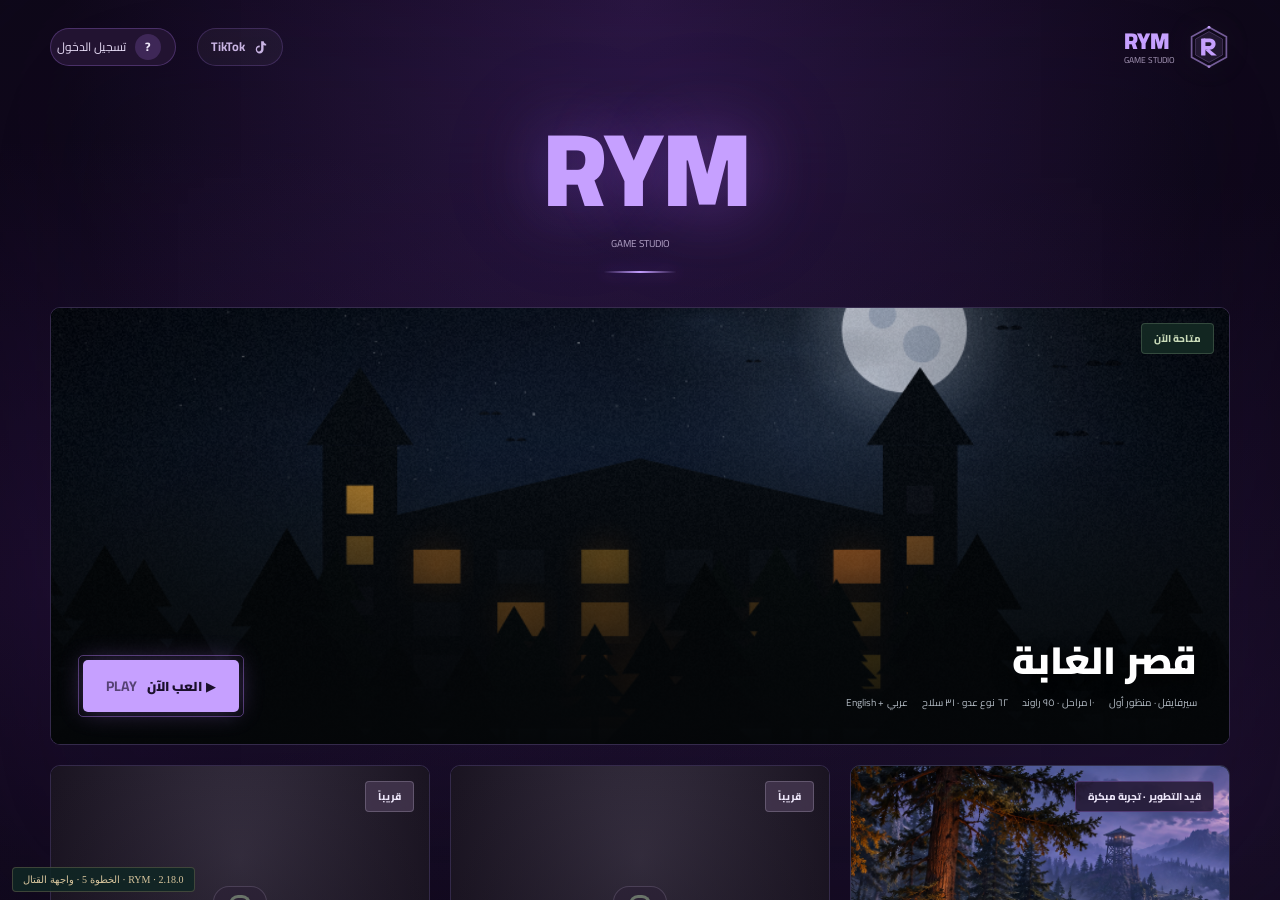
==== commit 13e65955: "Heart 0.9.0: step 5 combat HUD and damage feedback Refine health and stamina presentation, show cont" ====
--- a/index.html
+++ b/index.html
@@ -18619,6 +18619,6 @@
 
 
 <script src="living-world.js"></script>
-<script src="heart-launcher.js?v=2.17.2"></script>
+<script src="heart-launcher.js?v=2.18.0"></script>
 <script src="release.js" defer></script></body>
 </html>
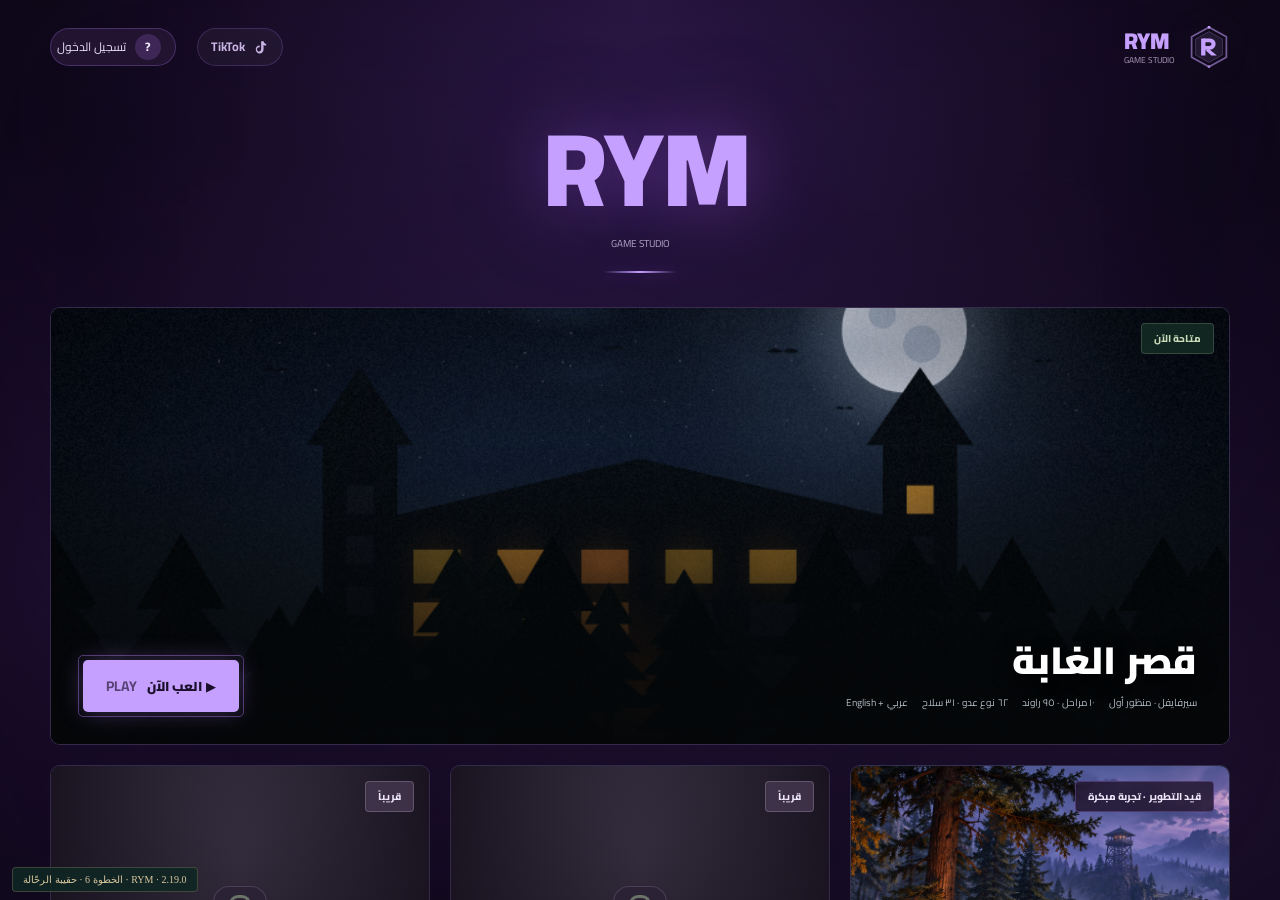
==== commit 2111e9e7: "Heart 0.10.0: step 6 traveller inventory and equipment Redesign the 48-slot satchel with categories," ====
--- a/index.html
+++ b/index.html
@@ -18619,6 +18619,6 @@
 
 
 <script src="living-world.js"></script>
-<script src="heart-launcher.js?v=2.18.0"></script>
+<script src="heart-launcher.js?v=2.19.0"></script>
 <script src="release.js" defer></script></body>
 </html>
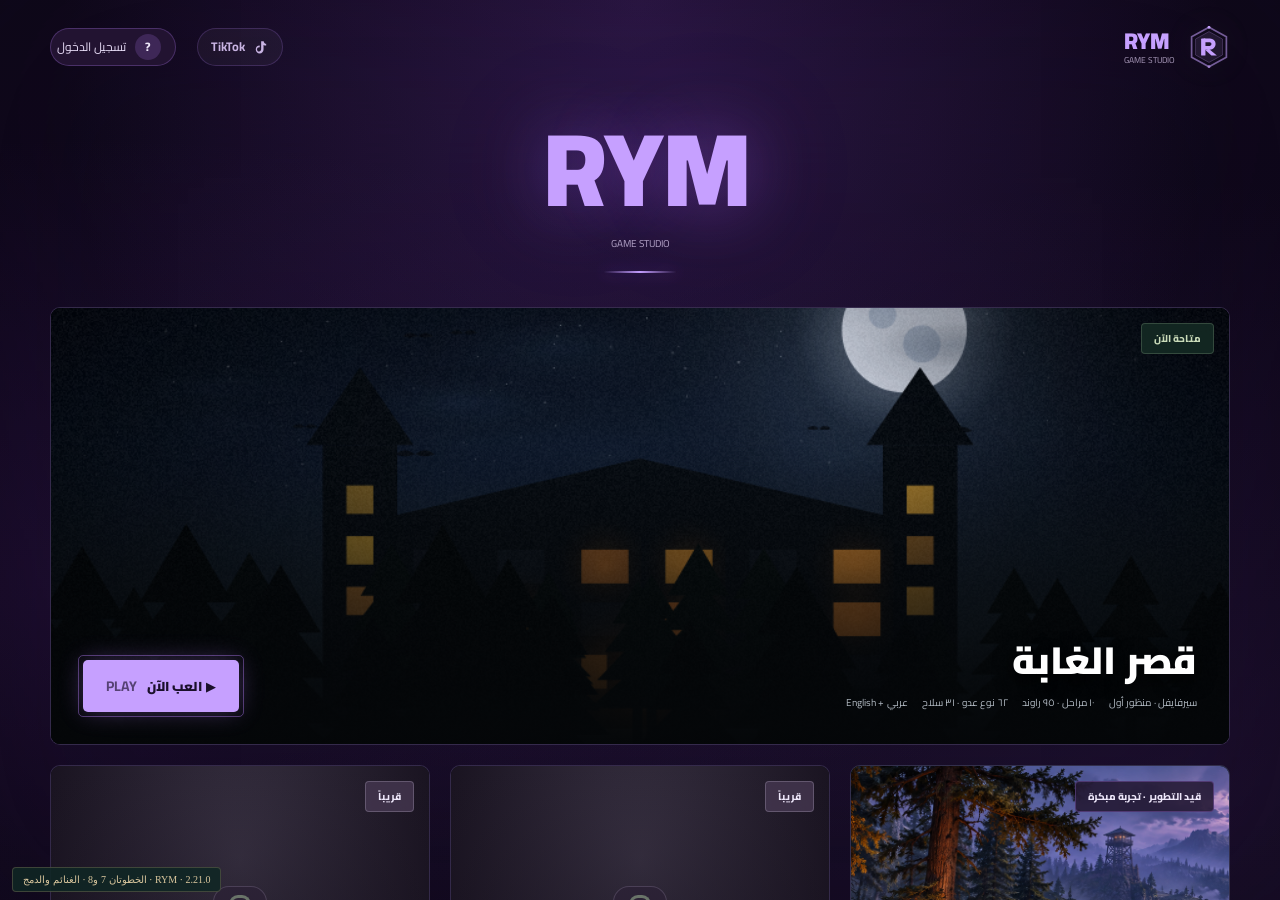
==== commit 8e239d53: "Heart 0.12.0: loot identity and fusion preview Steps 7 and 8: leather loot pouches with tier-specifi" ====
--- a/index.html
+++ b/index.html
@@ -18619,6 +18619,6 @@
 
 
 <script src="living-world.js"></script>
-<script src="heart-launcher.js?v=2.19.0"></script>
+<script src="heart-launcher.js?v=2.21.0"></script>
 <script src="release.js" defer></script></body>
 </html>
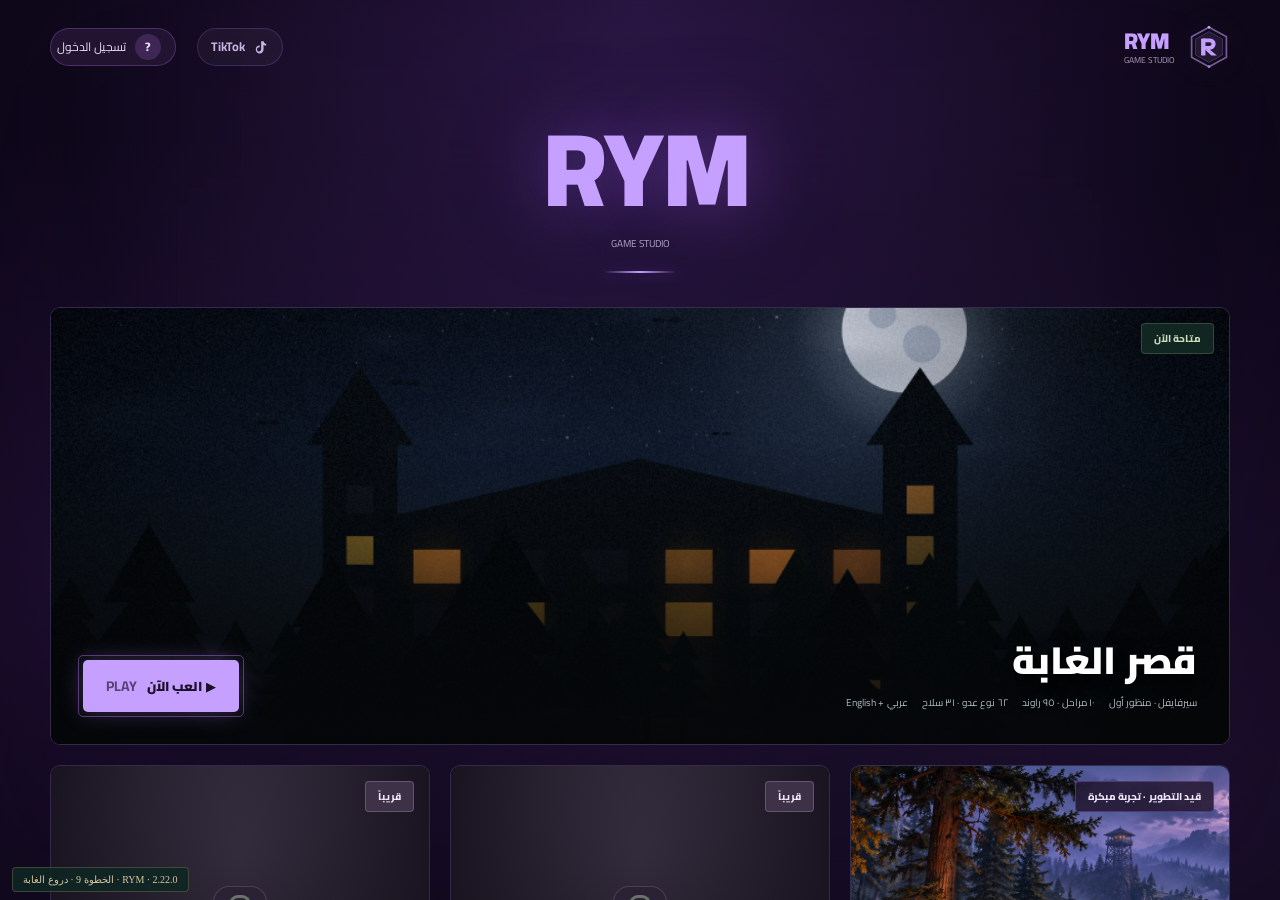
==== commit 32e75051: "Heart 0.13.0: step 9 forest armor visuals Distinct wood and stone forearm armor across five upgrade " ====
--- a/index.html
+++ b/index.html
@@ -18619,6 +18619,6 @@
 
 
 <script src="living-world.js"></script>
-<script src="heart-launcher.js?v=2.21.0"></script>
+<script src="heart-launcher.js?v=2.22.0"></script>
 <script src="release.js" defer></script></body>
 </html>
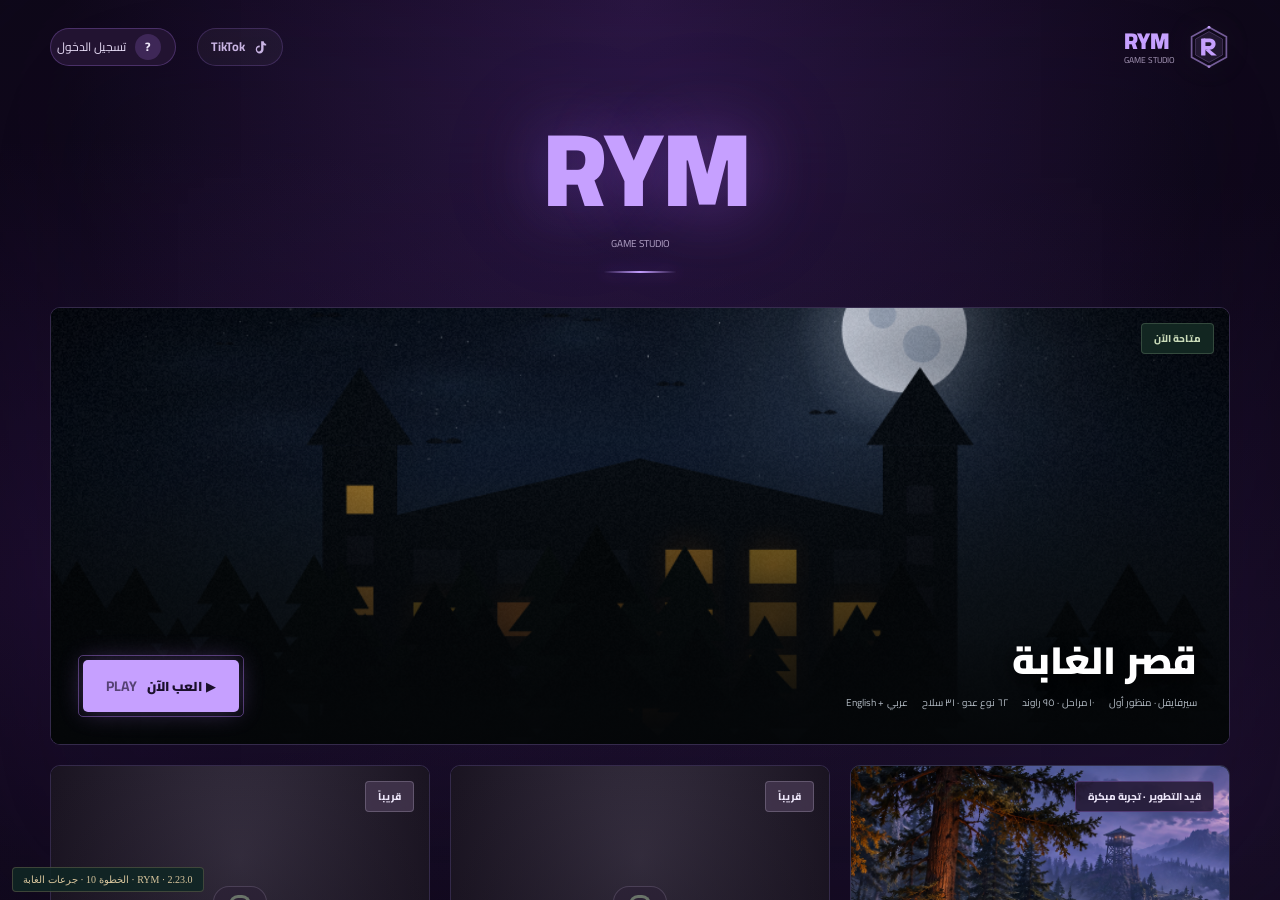
==== commit cbaa1919: "Heart 0.14.0: step 10 forest potions Add handcrafted flasks, staged drinking motion with equipped ar" ====
--- a/index.html
+++ b/index.html
@@ -18619,6 +18619,6 @@
 
 
 <script src="living-world.js"></script>
-<script src="heart-launcher.js?v=2.22.0"></script>
+<script src="heart-launcher.js?v=2.23.0"></script>
 <script src="release.js" defer></script></body>
 </html>
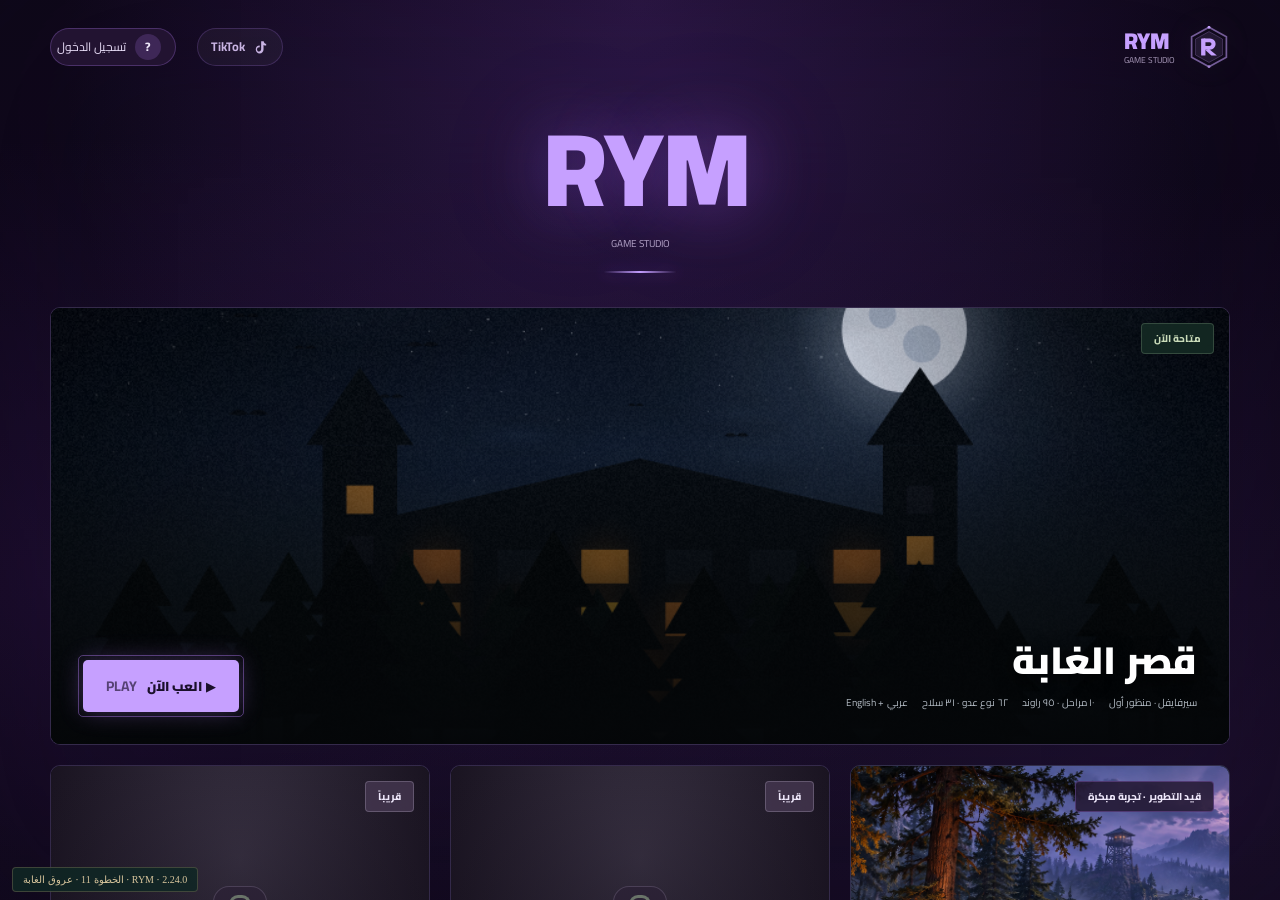
==== commit 432c8803: "Heart 0.15.0: step 11 tactile ore mining Distinct iron, coal and copper rock nodes with veins, progr" ====
--- a/index.html
+++ b/index.html
@@ -18619,6 +18619,6 @@
 
 
 <script src="living-world.js"></script>
-<script src="heart-launcher.js?v=2.23.0"></script>
+<script src="heart-launcher.js?v=2.24.0"></script>
 <script src="release.js" defer></script></body>
 </html>
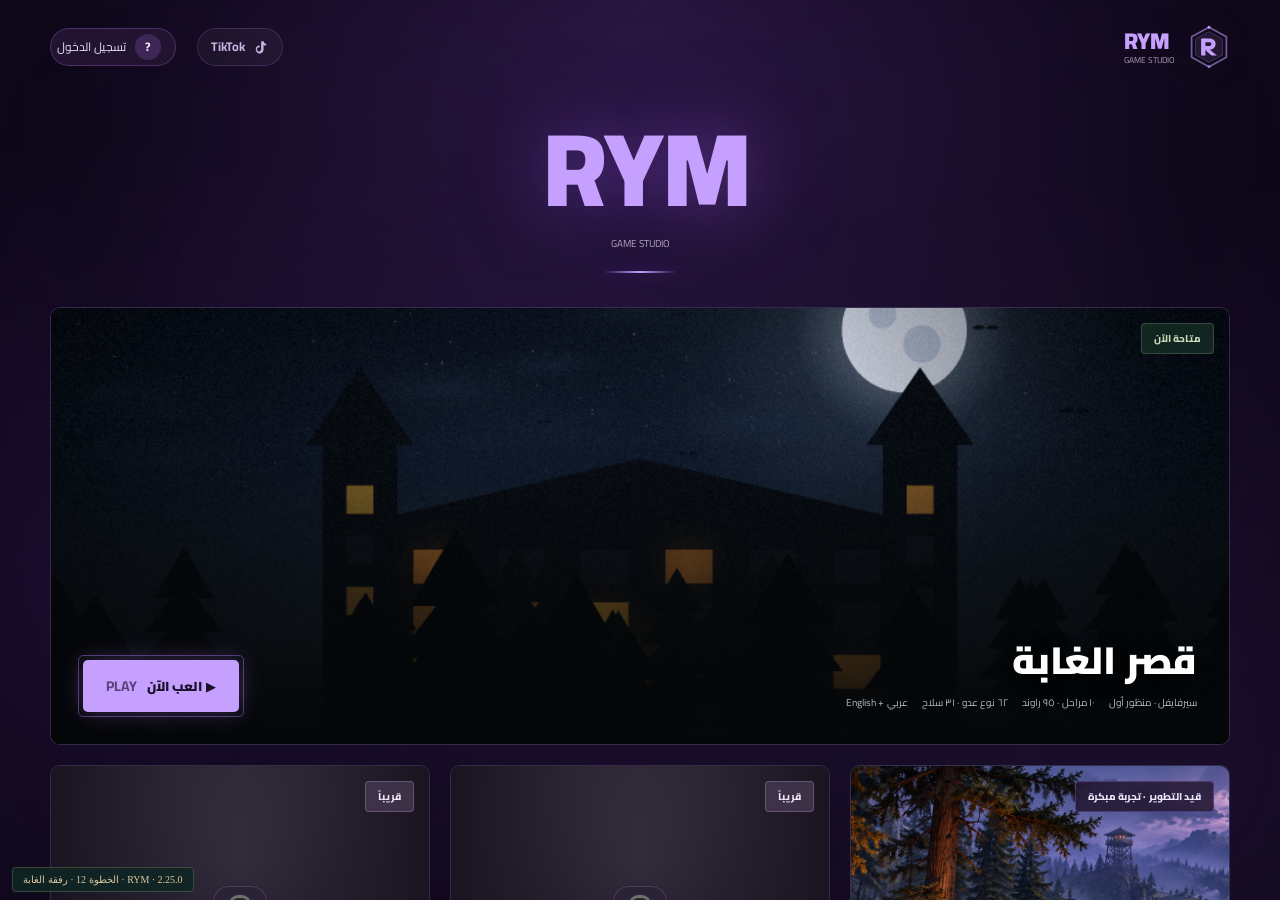
==== commit 6dfe985b: "Heart 0.16.0: step 12 forest companions Original generated companion portraits, distinct snake/wolf/" ====
--- a/index.html
+++ b/index.html
@@ -18619,6 +18619,6 @@
 
 
 <script src="living-world.js"></script>
-<script src="heart-launcher.js?v=2.24.0"></script>
+<script src="heart-launcher.js?v=2.25.0"></script>
 <script src="release.js" defer></script></body>
 </html>
